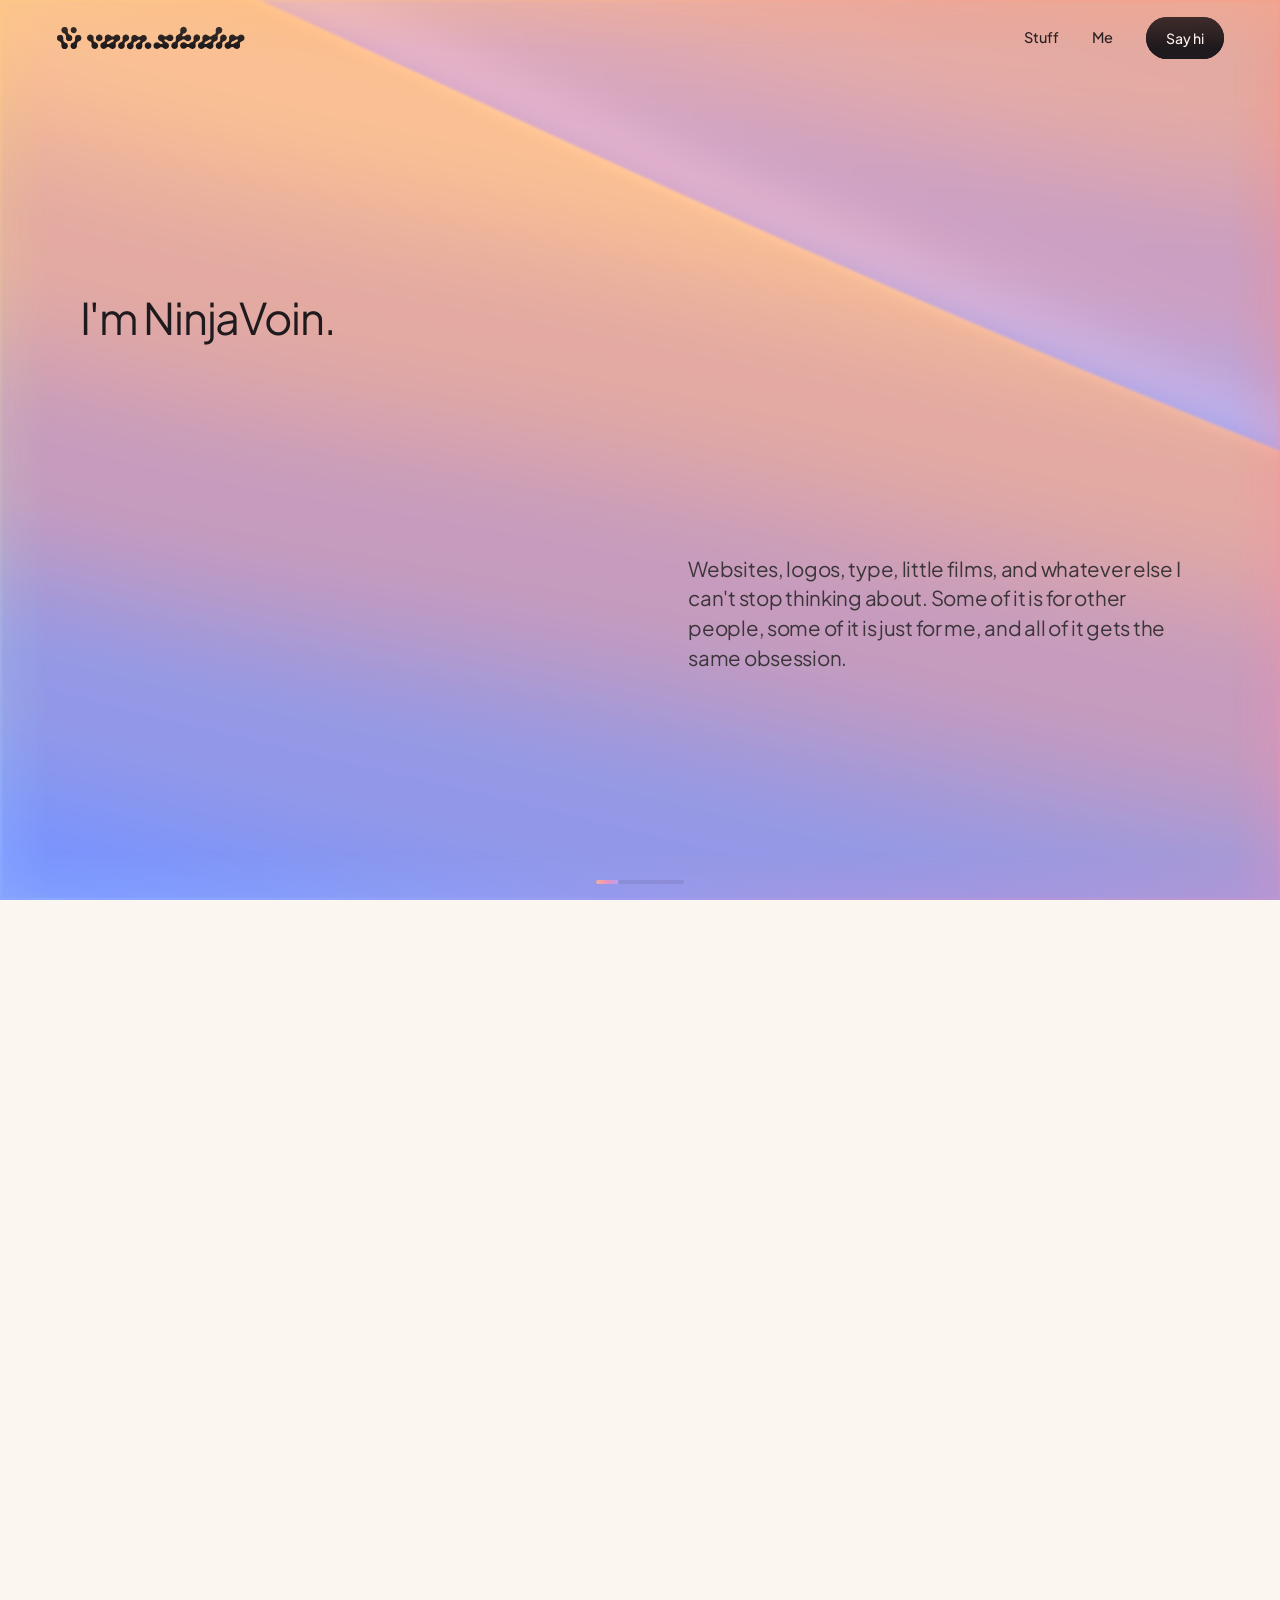
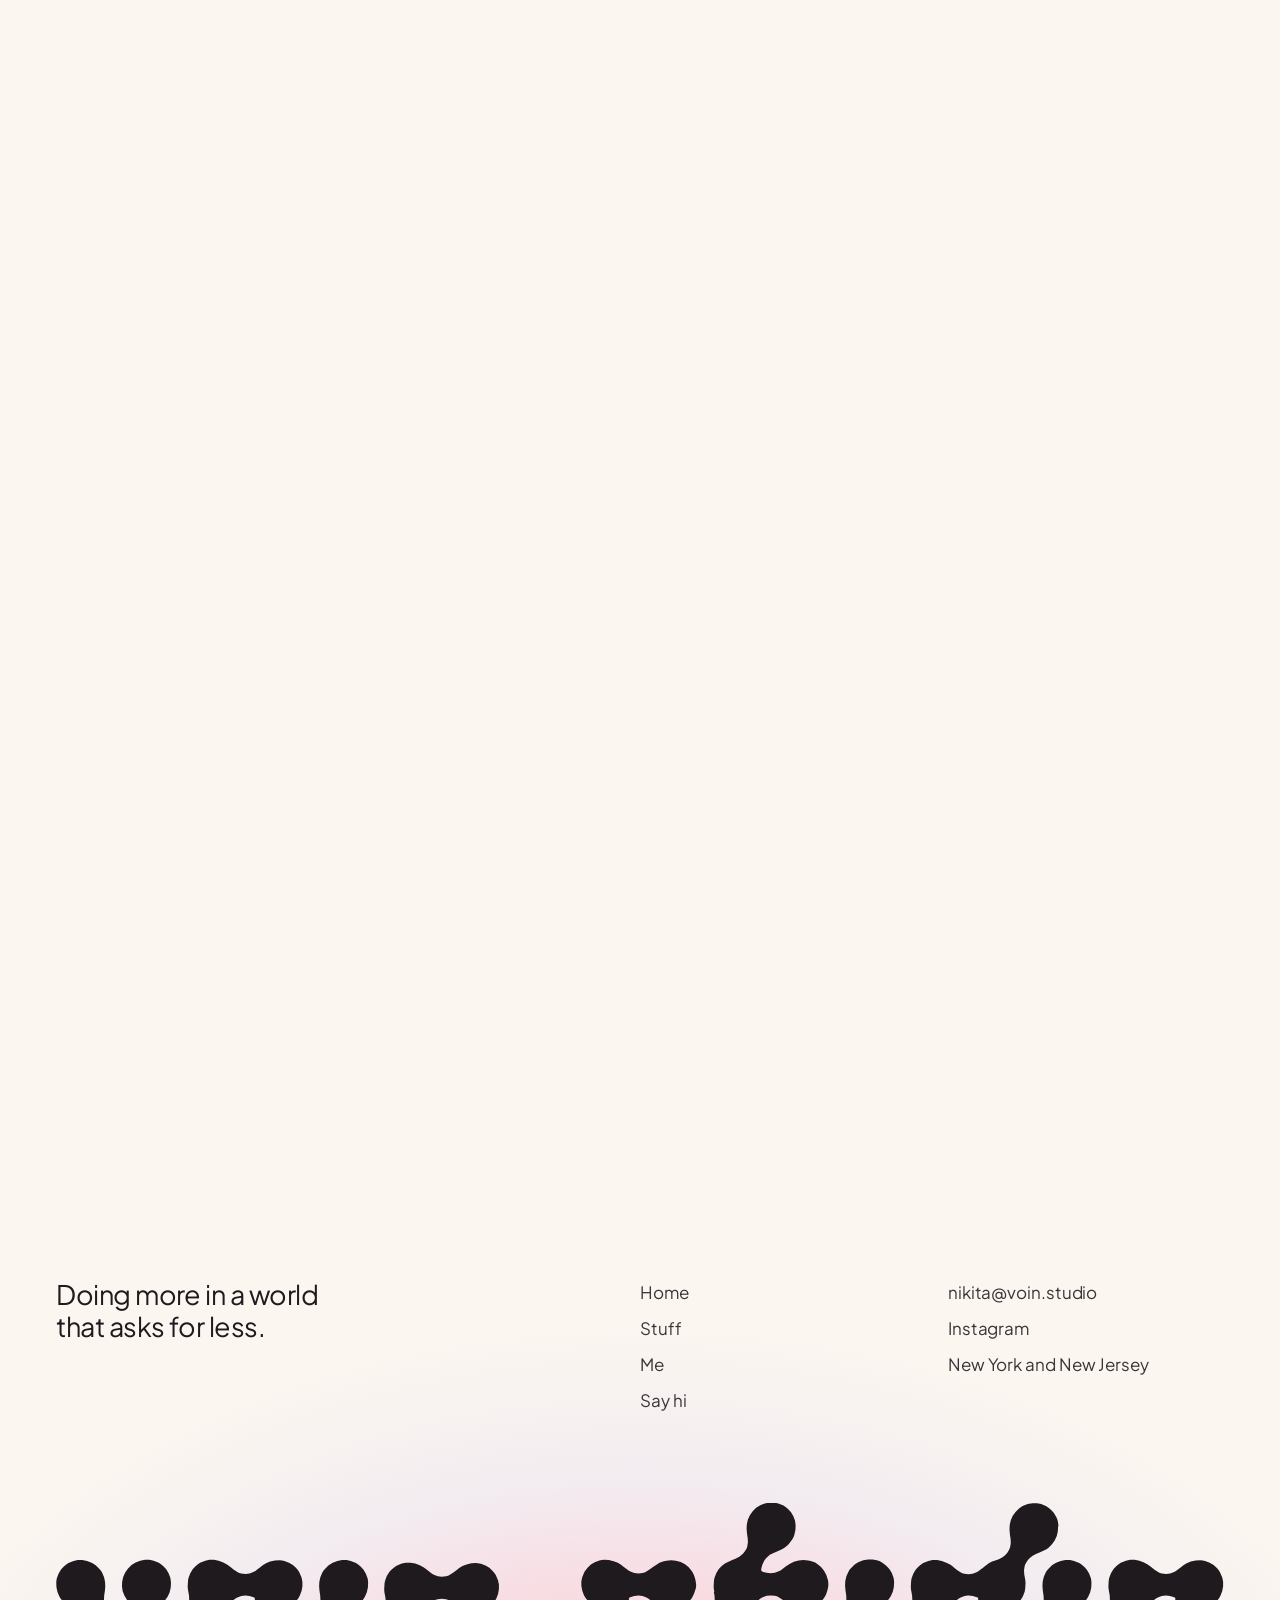
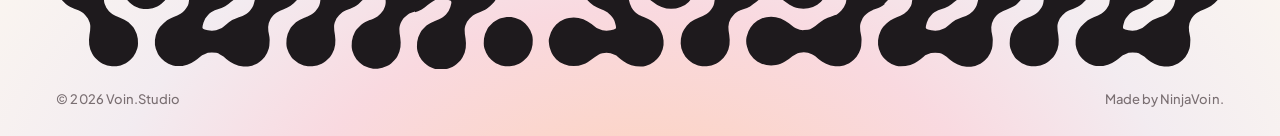
==== index.html @ 1072df60 "Add files via upload" ====
<!DOCTYPE html>
<html lang="en">
<head>
<meta charset="utf-8">
<meta name="viewport" content="width=device-width, initial-scale=1, viewport-fit=cover">
<meta name="color-scheme" content="light only">
<style>html{background:#FBF6F0;color-scheme:light}@view-transition{navigation:auto}::view-transition-old(root),::view-transition-new(root){animation:none}html.is-booting body{visibility:hidden;animation:vb 0s 4s forwards}@keyframes vb{to{visibility:visible}}</style>
<title>Voin.Studio | NinjaVoin makes stuff</title>
<meta name="description" content="The world got boring. Voin.Studio is where NinjaVoin makes the other stuff: websites, logos, type, films, side quests and whatever idea you bring.">
<link rel="canonical" href="https://voin.studio/">
<meta property="og:type" content="website"><meta property="og:site_name" content="Voin.Studio">
<meta property="og:title" content="Voin.Studio | NinjaVoin makes stuff"><meta property="og:description" content="The world got boring. Voin.Studio is where NinjaVoin makes the other stuff: websites, logos, type, films, side quests and whatever idea you bring."><meta property="og:url" content="https://voin.studio/">
<meta property="og:image" content="https://voin.studio/og.jpg"><meta property="og:image:width" content="1200"><meta property="og:image:height" content="630">
<meta name="twitter:card" content="summary_large_image">
<meta name="theme-color" content="#FBF6F0">
<link rel="icon" href="favicon.svg" type="image/svg+xml">
<link rel="apple-touch-icon" href="apple-touch-icon.png">
<script>if(location.protocol!=='file:')[400,500].forEach(function(w){var l=document.createElement('link');l.rel='preload';l.as='font';l.type='font/woff2';l.crossOrigin='';l.href='pjs-'+w+'.woff2';document.head.appendChild(l)})</script>
<script>document.documentElement.classList.add('js','is-booting');try{var _n=performance.getEntriesByType('navigation')[0];if(_n&&(_n.type==='reload'||_n.type==='back_forward'))document.documentElement.classList.add('is-again')}catch(e){}try{if(sessionStorage.getItem('voin:wave')==='1'){document.documentElement.classList.add('is-entering');sessionStorage.removeItem('voin:wave')}}catch(e){}</script>
<style>
@font-face { font-family: 'Plus Jakarta Sans'; font-style: normal; font-weight: 300; font-display: swap; src: url(pjs-300.woff2) format('woff2'), url(https://cdn.jsdelivr.net/npm/@fontsource/plus-jakarta-sans@5.3.0/files/plus-jakarta-sans-latin-300-normal.woff2) format('woff2'); }
@font-face { font-family: 'Plus Jakarta Sans'; font-style: normal; font-weight: 400; font-display: swap; src: url(pjs-400.woff2) format('woff2'), url(https://cdn.jsdelivr.net/npm/@fontsource/plus-jakarta-sans@5.3.0/files/plus-jakarta-sans-latin-400-normal.woff2) format('woff2'); }
@font-face { font-family: 'Plus Jakarta Sans'; font-style: normal; font-weight: 500; font-display: swap; src: url(pjs-500.woff2) format('woff2'), url(https://cdn.jsdelivr.net/npm/@fontsource/plus-jakarta-sans@5.3.0/files/plus-jakarta-sans-latin-500-normal.woff2) format('woff2'); }
@font-face { font-family: 'Plus Jakarta Sans'; font-style: normal; font-weight: 600; font-display: swap; src: url(pjs-600.woff2) format('woff2'), url(https://cdn.jsdelivr.net/npm/@fontsource/plus-jakarta-sans@5.3.0/files/plus-jakarta-sans-latin-600-normal.woff2) format('woff2'); }
@font-face { font-family: 'Voin Studio'; font-style: normal; font-weight: 400; font-display: block; src: url(voin-studio.woff2) format('woff2'); }

/* ═══ Voin.Studio, design system ══════════════════════════════════
   Cream and sunset. One refined sans, a rare serif italic, slow eased
   motion, rounded frames, square page corners. */
@property --a { syntax: '<angle>'; inherits: false; initial-value: 0deg; }
:root {
  --cream: #FBF6F0; --cream-2: #F5EDE4; --cream-3: #EEE3D7;
  --ink: #1E1A1D; --ink-2: #3B3539; --muted: #7A6F72;
  --line: rgba(30,26,29,.12); --line-2: rgba(30,26,29,.2);
  --apricot: #FFB48A; --coral: #FF8C7A; --rose: #F48FB6; --lilac: #B7A2F4;
  --haze: #9EC8FF; --gold: #FFD27A; --orange: #F15822;
  --ease: cubic-bezier(.22,1,.36,1); --ease-io: cubic-bezier(.65,0,.35,1);
  --gutter: clamp(20px, 4.4vw, 72px); --maxw: 1480px;
  --r-frame: 28px; --r-pill: 999px; --hdr: 76px; --r-panel: clamp(26px, 2.6vw, 40px);
  --f-sans: "Plus Jakarta Sans", ui-sans-serif, system-ui, -apple-system, "Segoe UI", sans-serif;
}
*, *::before, *::after { box-sizing: border-box; }
html { -webkit-text-size-adjust: 100%; }
html.lenis, html.lenis body { height: auto; }
.lenis.lenis-smooth { scroll-behavior: auto !important; }
.lenis.lenis-stopped { overflow: hidden; }
body {
  margin: 0; background: var(--cream); color: var(--ink);
  font: 400 17px/1.6 var(--f-sans); letter-spacing: -.005em;
  -webkit-font-smoothing: antialiased; -moz-osx-font-smoothing: grayscale;
  text-rendering: optimizeLegibility; overflow-x: hidden;
}
h1, h2, h3, h4, p, figure, blockquote, ul, ol, dl, dd { margin: 0; }
ul, ol { padding: 0; list-style: none; }
a { color: inherit; }
img, svg { display: block; }
button { font: inherit; color: inherit; }
::selection { background: var(--gold); color: var(--ink); }
:focus-visible { outline: 2px solid var(--ink); outline-offset: 4px; border-radius: 6px; }
.skip { position: fixed; left: 16px; top: -60px; z-index: 400; background: var(--ink); color: var(--cream);
  padding: 10px 16px; border-radius: var(--r-pill); text-decoration: none; font-size: 14px; transition: top .3s var(--ease); }
.skip:focus { top: 16px; }
.sr { position: absolute; width: 1px; height: 1px; overflow: hidden; clip: rect(0 0 0 0); white-space: nowrap; }
.wrap { width: 100%; max-width: var(--maxw); margin: 0 auto; padding-inline: var(--gutter); }

/* ── type ─────────────────────────────────────────────────────── */
.t-hero { font: 400 clamp(52px, 9.6vw, 168px)/.92 var(--f-sans); letter-spacing: -.038em; }
.t-xl { font: 400 clamp(46px, 7.6vw, 128px)/.95 var(--f-sans); letter-spacing: -.042em; }
.t-l { font: 400 clamp(36px, 5.4vw, 88px)/1 var(--f-sans); letter-spacing: -.038em; }
.t-m { font: 400 clamp(28px, 3.4vw, 54px)/1.06 var(--f-sans); letter-spacing: -.03em; }
.t-s { font: 400 clamp(22px, 2.1vw, 32px)/1.2 var(--f-sans); letter-spacing: -.02em; }
.t-lead { font: 400 clamp(19px, 1.5vw, 23px)/1.5 var(--f-sans); letter-spacing: -.012em; color: var(--ink-2); }
.t-body { font: 400 17px/1.65 var(--f-sans); color: var(--ink-2); }
.t-label { font: 500 13px/1.3 var(--f-sans); letter-spacing: .005em; color: var(--muted); }
.muted { color: var(--muted); }

/* ── reveal system: fade and rise, never flicker ─────────────── */
.rv { opacity: 0; transform: translate3d(0, 30px, 0);
  transition: opacity 1.1s var(--ease), transform 1.3s var(--ease); transition-delay: var(--d, 0ms); }
.rv.in { opacity: 1; transform: none; }
.split .ln { display: block; overflow: hidden; padding: .06em 0 .28em; margin: -.06em 0 -.28em; }
.split .ln > span { display: block; transform: translate3d(0, calc(100% + .6em), 0);
  transition: transform 1.3s var(--ease); transition-delay: calc(var(--i, 0) * 85ms + var(--d, 0ms)); }
.split.in .ln > span { transform: none; }
.split:not(.is-split) { opacity: 0; }
html.no-motion .rv, html.no-motion .split, html.no-motion .split .ln > span { opacity: 1 !important; transform: none !important; }

/* ── buttons: a soft glow blooms behind, nothing wipes ─────────── */
@keyframes spinA { to { --a: 360deg; } }
.pill { position: relative; display: inline-flex; align-items: center; gap: 10px; height: 52px; padding: 0 26px;
  border-radius: var(--r-pill); text-decoration: none; font: 500 15px/1 var(--f-sans); letter-spacing: -.005em;
  background: transparent; color: var(--cream); border: 0; cursor: pointer; isolation: isolate;
  -webkit-tap-highlight-color: transparent; transition: color .5s var(--ease), scale .35s var(--ease); }
/* glow first, face second: both sit under the label, the face covers the glow's middle */
.pill::before { content: ""; position: absolute; inset: -2px; z-index: -1; border-radius: inherit; pointer-events: none;
  background: conic-gradient(from var(--a), var(--apricot), var(--coral), var(--rose), var(--lilac), var(--haze), var(--gold), var(--apricot));
  filter: blur(14px); opacity: 0; transform: scale(.8);
  transition: opacity .8s var(--ease), transform 1s var(--ease); animation: spinA 6s linear infinite; }
.pill::after { content: ""; position: absolute; inset: 0; z-index: -1; border-radius: inherit; pointer-events: none;
  background: var(--ink); box-shadow: inset 0 0 0 1px var(--ink);
  transition: background-color .5s var(--ease), box-shadow .5s var(--ease); }
.pill.ghost { color: var(--ink); }
.pill.ghost::after { background: transparent; box-shadow: inset 0 0 0 1px var(--line-2); }
.pill.sm { height: 42px; padding: 0 20px; font-size: 14px; }
@media (hover: hover) {
  .pill:hover::before { opacity: .85; transform: scale(1.08); }
  .pill.ghost:hover::after { background: var(--cream); box-shadow: inset 0 0 0 1px rgba(255,255,255,.7); }
}
.pill:focus-visible::before { opacity: .85; transform: scale(1.08); }
.pill:active { scale: .96; }
.pill:active::before { opacity: 1; transform: scale(1.12); transition-duration: .3s; }
.pill.ghost:active::after { background: var(--cream); }

/* ── header ───────────────────────────────────────────────────── */
.hdr { position: fixed; inset: 0 0 auto 0; z-index: 100; height: var(--hdr);
  display: flex; align-items: center; justify-content: space-between; gap: 24px; padding-inline: var(--gutter);
  transition: transform .9s var(--ease), background-color .5s linear, border-color .5s linear;
  border-bottom: 1px solid transparent; }
.hdr::before { content: ""; position: absolute; z-index: -1; pointer-events: none;
  inset: 0; border-radius: 0; border: 0;
  background: var(--cream);
  opacity: 0; transition: opacity .5s linear; }
.hdr.is-solid::before { opacity: 1; }
.hdr.is-hidden { transform: translate3d(0, -105%, 0); }
.logo { display: inline-flex; align-items: center; color: var(--ink); text-decoration: none; }
.logo svg { height: 24px; width: auto; overflow: visible; }
.nav { display: flex; align-items: center; gap: clamp(20px, 2.6vw, 40px); }
.nav > a:not(.pill) { position: relative; font: 500 14.5px/1 var(--f-sans); text-decoration: none; padding: 6px 0; }
.nav > a:not(.pill)::after { content: ""; position: absolute; left: 0; right: 0; bottom: 0; height: 1px; background: currentColor;
  transform: scaleX(0); transform-origin: right; transition: transform .6s var(--ease); }
.nav > a:not(.pill):hover::after, .nav > a[aria-current="page"]::after { transform: scaleX(1); transform-origin: left; }
.menu-btn { display: none; align-items: center; gap: 10px; height: 44px; padding: 0 18px; border-radius: var(--r-pill);
  border: 1px solid var(--line-2); background: rgba(251,246,240,.6); cursor: pointer; font: 500 14px/1 var(--f-sans); }
.menu-btn i { display: grid; gap: 4px; } .menu-btn i b { display: block; width: 16px; height: 1.5px; background: currentColor; }
@media (max-width: 860px) { .nav { display: none; } .menu-btn { display: inline-flex; } }

/* ── phone menu: the page names are cut out of cream, the sunset shows through ── */
.menu-btn { -webkit-tap-highlight-color: transparent; transition: scale .3s var(--ease), background-color .4s var(--ease), border-color .4s var(--ease); }
.menu-btn:active { scale: .93; background: var(--cream-3); }
.mm { position: fixed; inset: 0; z-index: 120; overflow: hidden; isolation: isolate; background: var(--cream);
  opacity: 0; visibility: hidden; transition: opacity .45s var(--ease), visibility 0s linear .45s; }
.mm.open { opacity: 1; visibility: visible; transition: opacity .45s var(--ease); }
.mm-liq, .mm-liq canvas, .mm-veil { position: absolute; inset: 0; width: 100%; height: 100%; display: block; pointer-events: none; }
.mm-liq { background: linear-gradient(160deg, var(--apricot), var(--rose) 55%, var(--lilac)); }
.mm-close { position: absolute; z-index: 3; top: 16px; right: var(--gutter); }
.mm ul { position: absolute; inset: 0; z-index: 2; margin: 0; padding: 0; list-style: none; pointer-events: none; }
.mm li a { position: absolute; left: 0; top: 0; display: block; pointer-events: auto; border-radius: 22px; color: transparent;
  text-decoration: none; -webkit-tap-highlight-color: transparent; outline: none; }
.mm li a span { position: absolute; width: 1px; height: 1px; overflow: hidden; clip-path: inset(50%); white-space: nowrap; }
.mm li a:focus-visible { box-shadow: 0 0 0 2px var(--ink); }
.mm-foot { position: absolute; z-index: 2; left: 0; right: 0; bottom: max(26px, env(safe-area-inset-bottom));
  padding: 0 var(--gutter); display: flex; justify-content: space-between; gap: 16px;
  opacity: 0; transform: translateY(10px); transition: opacity .6s var(--ease) .35s, transform .8s var(--ease) .35s; }
.mm.open .mm-foot { opacity: 1; transform: none; }
.mm-foot a { text-decoration: none; }

/* ── signature: sunset edge glow (transform-only animation) ──── */
.edge { position: fixed; inset: 0; z-index: 150; pointer-events: none; opacity: var(--glow, .4);
  transition: opacity 1.2s var(--ease);
  -webkit-mask: linear-gradient(90deg, #000 0 1.5px, rgba(0,0,0,.55) 3px, transparent 5.5vmin, transparent calc(100% - 5.5vmin), rgba(0,0,0,.55) calc(100% - 3px), #000 calc(100% - 1.5px)),
                linear-gradient(180deg, #000 0 1.5px, rgba(0,0,0,.55) 3px, transparent 5.5vmin, transparent calc(100% - 5.5vmin), rgba(0,0,0,.55) calc(100% - 3px), #000 calc(100% - 1.5px));
  -webkit-mask-composite: source-over;
  mask: linear-gradient(90deg, #000 0 1.5px, rgba(0,0,0,.55) 3px, transparent 5.5vmin, transparent calc(100% - 5.5vmin), rgba(0,0,0,.55) calc(100% - 3px), #000 calc(100% - 1.5px)),
        linear-gradient(180deg, #000 0 1.5px, rgba(0,0,0,.55) 3px, transparent 5.5vmin, transparent calc(100% - 5.5vmin), rgba(0,0,0,.55) calc(100% - 3px), #000 calc(100% - 1.5px));
  mask-composite: add; }
.edge i { position: absolute; left: 50%; top: 50%; width: 160vmax; height: 160vmax; margin: -80vmax 0 0 -80vmax;
  background: conic-gradient(from 0deg, var(--apricot), var(--coral), var(--rose), var(--lilac), var(--haze), var(--gold), var(--apricot));
  animation: spin 26s linear infinite; will-change: transform; }
@keyframes spin { to { transform: rotate(1turn); } }
html.is-glowing { --glow: 1; }

/* ── signature: wave takeover ────────────────────────────────── */
.wave { position: fixed; inset: 0; z-index: 300; pointer-events: none; visibility: hidden; overflow: hidden; }
.wave .wash { position: absolute; inset: 0; background: var(--cream); opacity: 0; }
.wave b { position: absolute; width: 78vmax; height: 78vmax; border-radius: 50%; filter: blur(70px);
  top: 100%; will-change: transform; }
.wave b:nth-of-type(1) { left: -22vmax; background: var(--apricot); }
.wave b:nth-of-type(2) { left: 10vmax; background: var(--rose); }
.wave b:nth-of-type(3) { left: 40vmax; background: var(--lilac); }
.wave b:nth-of-type(4) { left: 68vmax; background: var(--coral); }
.wave b:nth-of-type(5) { left: 30vmax; background: var(--gold); width: 60vmax; height: 60vmax; }
html.is-entering .wave { visibility: visible; }
html.is-entering .wave .wash { opacity: 1; }
html.is-entering .wave b { transform: translate3d(0, -118vmax, 0) scale(1.3); }

/* ── cursor ───────────────────────────────────────────────────── */
.cur { position: fixed; left: 0; top: 0; z-index: 250; pointer-events: none; opacity: 0; transition: opacity .4s linear; }
.cur.on { opacity: 1; }
.cur-dot { position: absolute; width: 10px; height: 10px; margin: -5px 0 0 -5px; border-radius: 50%; background: var(--ink);
  transition: transform .5s var(--ease), background-color .4s linear; }
.cur-tag { position: absolute; left: 0; top: 0; transform: translate(-50%, -50%) scale(.4); opacity: 0; white-space: nowrap;
  height: 44px; padding: 0 20px; display: flex; align-items: center; gap: 8px; border-radius: var(--r-pill);
  background: var(--ink); color: var(--cream); font: 500 14px/1 var(--f-sans);
  transition: transform .55s var(--ease), opacity .3s linear; }
.cur.is-link .cur-dot { transform: scale(3.2); background: rgba(30,26,29,.12); }
.cur.is-view .cur-dot { transform: scale(0); }
.cur.is-view .cur-tag { opacity: 1; transform: translate(-50%, -50%) scale(1); }
@media (hover: none), (pointer: coarse) { .cur { display: none; } }

/* ── frames: rounded image surfaces with placeholders ────────── */
.frame { position: relative; overflow: hidden; border-radius: var(--r-frame); background: var(--cream-2); isolation: isolate; }
.frame .ph { position: absolute; inset: -9% -2%; background: var(--ph); will-change: transform; }
.frame .grain { position: absolute; inset: 0; pointer-events: none; opacity: .5; mix-blend-mode: soft-light;
  background: radial-gradient(120% 90% at 50% 0%, rgba(255,255,255,.45), transparent 60%); }
.mock { position: absolute; left: 50%; top: 50%; width: min(74%, 980px); aspect-ratio: 16 / 10.4; transform: translate(-50%, -46%);
  border-radius: 14px; background: rgba(255,255,255,.9);
  overflow: hidden; display: grid; grid-template-rows: auto 1fr; transition: transform 1.1s var(--ease); }
.mock-bar { display: flex; gap: 6px; padding: 12px 14px; background: rgba(30,26,29,.035); }
.mock-bar i { width: 9px; height: 9px; border-radius: 50%; background: rgba(30,26,29,.14); }
.mock-body { padding: 6% 7%; display: grid; grid-template-rows: auto 1fr; gap: 6%; }
.mock-nav { display: flex; justify-content: space-between; align-items: center; }
.mock-nav b { display: block; height: 8px; border-radius: 4px; background: rgba(30,26,29,.16); }
.mock-hero { border-radius: 10px; background: var(--ph); position: relative; overflow: hidden; display: flex;
  align-items: flex-end; padding: 6%; }
.mock-hero span { font: 500 clamp(14px, 2vw, 30px)/1 var(--f-sans); letter-spacing: -.015em; word-spacing: .06em; color: #fff;
  text-shadow: 0 2px 24px rgba(60,30,40,.25); }
a:hover .mock, .frame:hover .mock { transform: translate(-50%, -48%) scale(1.015); }
.frame-cap { display: flex; justify-content: space-between; gap: 16px; margin-top: 14px; }

/* ── footer: the sun goes down ──────────────────────────────── */
.ftr { position: relative; overflow: hidden; padding: clamp(80px, 12vw, 160px) 0 28px; background: var(--cream); }
.ftr::before { content: ""; position: absolute; left: 50%; bottom: -48vw; width: 120vw; height: 80vw; transform: translateX(-50%);
  border-radius: 50%; background: radial-gradient(closest-side, rgba(255,180,138,.55), rgba(244,143,182,.28) 45%, rgba(183,162,244,.12) 70%, transparent);
  pointer-events: none; }
.ftr .wrap { position: relative; }
.ftr-top { display: grid; grid-template-columns: minmax(0, 2fr) minmax(0, 1fr) minmax(0, 1fr); gap: 32px; padding-bottom: clamp(48px, 7vw, 96px); }
.ftr-links li + li { margin-top: 8px; }
.ftr a { text-decoration: none; background: linear-gradient(currentColor, currentColor) 0 100% / 0 1px no-repeat; transition: background-size .6s var(--ease); }
.ftr a:hover { background-size: 100% 1px; }
.ftr-sign { max-width: 22ch; }
.ftr-word { width: 100%; color: var(--ink); }
.ftr-word svg { width: 100%; height: auto; }
.ftr-base { display: flex; justify-content: space-between; gap: 16px; margin-top: 22px; }
@media (max-width: 860px) { .ftr-top { grid-template-columns: 1fr 1fr; } .ftr-sign { grid-column: 1 / -1; } }

/* ── shared sections ─────────────────────────────────────────── */
.sec { padding-block: clamp(96px, 13vw, 200px); }
.page-hero { padding-top: calc(var(--hdr) + clamp(64px, 11vw, 168px)); padding-bottom: clamp(56px, 8vw, 120px); }
.page-hero .t-lead { max-width: 38ch; margin-top: clamp(24px, 3vw, 40px); }
.rule { height: 1px; background: var(--line); }

.cta { text-align: center; }
.cta .t-l { max-width: 14ch; margin: 0 auto; }
.cta .row { display: flex; gap: 14px; justify-content: center; flex-wrap: wrap; margin-top: clamp(32px, 4vw, 48px); }

@media (prefers-reduced-motion: reduce) {
  .edge i { animation: none; }
  *, *::before, *::after { transition-duration: .01ms !important; animation-duration: .01ms !important; }
}



.wave b { filter: none; background: none !important; }
.wave b::before { content: ""; position: absolute; inset: -25%; border-radius: 50%;
  background: radial-gradient(closest-side, var(--c) 43%, color-mix(in srgb, var(--c) 50%, transparent) 66%, transparent 88%); }
.wave b:nth-of-type(1) { --c: var(--apricot); } .wave b:nth-of-type(2) { --c: var(--rose); } .wave b:nth-of-type(3) { --c: var(--lilac); }
.wave b:nth-of-type(4) { --c: var(--coral); } .wave b:nth-of-type(5) { --c: var(--gold); }
.wave::after { content: ""; position: absolute; inset: 0; z-index: 2; background: var(--cream); opacity: var(--w2, 0); }
html.is-entering .wave { --w2: 1; }
html.is-entering .wave b { transform: translate3d(0, -240vmax, 0) scale(1.55); }
html body .pill::before, html body .glow-row::before, html body .bt::before { animation-play-state: paused; }
html body .pill:hover::before, html body .pill:focus-visible::before, html body .pill:active::before,
html body .glow-row:hover::before, html body .glow-row:focus-visible::before,
html body .bt:hover::before, html body .bt:focus-visible::before { animation-play-state: running; }
/* ── glow rows: a gradient ring traces the row, a bloom follows the pointer ── */
.glow-row { position: relative; isolation: isolate; text-decoration: none; -webkit-tap-highlight-color: transparent;
  transition: scale .4s var(--ease); }
.glow-row::before { content: ""; position: absolute; inset: 6px 0; z-index: -1; border-radius: 26px; padding: 1.5px; pointer-events: none;
  background: conic-gradient(from var(--a), var(--apricot), var(--coral), var(--rose), var(--lilac), var(--haze), var(--gold), var(--apricot));
  -webkit-mask: linear-gradient(#000 0 0) content-box, linear-gradient(#000 0 0); -webkit-mask-composite: xor;
  mask: linear-gradient(#000 0 0) content-box, linear-gradient(#000 0 0); mask-composite: exclude;
  opacity: 0; transition: opacity .9s var(--ease); animation: spinA 7s linear infinite; }
.glow-row::after { content: ""; position: absolute; z-index: -2; left: var(--mx, 22%); top: var(--my, 50%);
  width: min(560px, 80%); aspect-ratio: 2.2; border-radius: 50%; pointer-events: none;
  transform: translate(-50%, -50%) scale(.55); opacity: 0; filter: blur(22px);
  background: radial-gradient(closest-side, rgba(255,180,138,.6), rgba(244,143,182,.36) 46%, rgba(183,162,244,.16) 72%, transparent);
  transition: opacity .9s var(--ease), transform 1.1s var(--ease), left .9s var(--ease), top .9s var(--ease); }
@media (hover: hover) {
  .glow-row:hover::before { opacity: 1; }
  .glow-row:hover::after { opacity: 1; transform: translate(-50%, -50%) scale(1); }
}
.glow-row:focus-visible { outline: none; }
.glow-row:focus-visible::before { opacity: 1; }
.glow-row:focus-visible::after { opacity: 1; transform: translate(-50%, -50%) scale(1); }
.glow-row:active { scale: .985; }
.glow-row:active::before { opacity: 1; transition-duration: .25s; }
.glow-row:active::after { opacity: 1; transform: translate(-50%, -50%) scale(1); transition-duration: .3s; }
.glow-row .arr { width: 22px; height: 22px; transition: transform .8s var(--ease); }
@media (hover: hover) { .glow-row:hover .arr { transform: translateX(6px); } }

/* lists keep their hairlines; the ring sits inside them */
.rows { border-top: 1px solid var(--line); }
.rows > li { border-bottom: 1px solid var(--line); }

.cta-sec { text-align: center; }
.cta-sec .t-l { max-width: 13ch; margin: 0 auto; }
.cta-sec .row { display: flex; gap: 14px; justify-content: center; flex-wrap: wrap; margin-top: clamp(32px, 4vw, 48px); }
.nav > a:not(.pill) { -webkit-tap-highlight-color: transparent; }

html.has-cur, html.has-cur * { cursor: none !important; }
.t-hero, .t-xl, .t-l, .t-m, .t-s { text-wrap: balance; }
.t-lead, .t-body { text-wrap: pretty; }


/* a reload of the home page: the moment before it paints is sunset, not cream */
html.is-again.is-booting { background: linear-gradient(168deg, #FBC796 0%, #EDB0A0 42%, #CDA0BE 68%, #94A0EE 100%) fixed; }

/* ═══ home: one stage, a cream veil with holes over one liquid ═══════ */
:root { --bar: 0px; }
@supports (height: 100lvh) { :root { --bar: calc(100lvh - 100svh); } }
.hero-mark { width: clamp(78px, 9.5vw, 150px); height: auto; overflow: visible; display: block; }
.hero-word { width: min(74vw, 980px); height: auto; }
html.js .hero-media { opacity: 0; }
html.js .hero-mark { opacity: 0; }
html.js .hero-word { opacity: 0; transform: translate3d(0, 22px, 0); filter: blur(12px); }
html.no-motion .hero-media, html.no-motion .hero-mark { opacity: 1; }
html.no-motion .hero-word { opacity: 1; transform: none; filter: none; }
.hero-line { font: 400 clamp(30px, 3.6vw, 58px)/1.04 var(--f-sans); letter-spacing: -.034em; }
.i-hi, .sc-title { font: 400 clamp(28px, 3.4vw, 54px)/1.06 var(--f-sans); letter-spacing: -.03em; }
.i-big { font: 400 clamp(56px, 12vw, 200px)/.95 var(--f-sans); letter-spacing: -.05em; }
.i-rest { font: 400 clamp(18px, 1.6vw, 24px)/1.45 var(--f-sans); letter-spacing: -.014em; color: var(--ink-2); max-width: 34ch; text-wrap: pretty; }
.cta-line { font: 400 clamp(44px, min(7.2vw, 13vh), 124px)/.96 var(--f-sans); letter-spacing: -.045em; text-wrap: balance; max-width: 12ch; margin: 0 auto; }
.cta-row { display: flex; gap: 14px; justify-content: center; flex-wrap: wrap; margin-top: clamp(24px, 3.4vw, 40px); }

/* bento tiles */
.bt { display: block; text-decoration: none; color: var(--ink); border-radius: 24px; -webkit-tap-highlight-color: transparent; }
.bt-face { position: absolute; inset: 0; display: block; border-radius: inherit; overflow: hidden; container-type: size; }
.bt-face .ph { position: absolute; inset: 0; background: var(--ph); }
.bt-face .mock { width: 68%; top: 56%; transition: transform 1s var(--ease); }
.bt-face .mock-hero span { font-size: clamp(11px, 4cqw, 24px); }
@container (max-aspect-ratio: 9 / 10) {
  .bt-face .mock { width: 50%; aspect-ratio: 9 / 17.5; border-radius: 22px; top: 58%; transform: translate(-50%, -50%); }
  .bt-face .mock .mock-body { padding: 14% 10%; gap: 5%; }
}
.bt-cap { position: absolute; left: clamp(14px, 1.4vw, 22px); top: clamp(12px, 1.3vw, 20px); right: 16px; display: flex; flex-direction: column; gap: 3px; z-index: 2; }
.bt-name { font: 500 clamp(16px, 1.3vw, 20px)/1.2 var(--f-sans); letter-spacing: -.016em; }
.bt-what { font: 400 clamp(15px, 1.1vw, 17px)/1.35 var(--f-sans); color: var(--ink); opacity: 0; transform: translate3d(0, 6px, 0);
  transition: opacity .5s var(--ease), transform .7s var(--ease); }
.bt::before { content: ""; position: absolute; inset: 8%; z-index: -1; border-radius: inherit; pointer-events: none; filter: blur(34px);
  background: conic-gradient(from var(--a), var(--apricot), var(--rose), var(--lilac), var(--haze), var(--gold), var(--apricot));
  opacity: 0; transition: opacity .8s var(--ease), inset .8s var(--ease); animation: spinA 8s linear infinite; }
@media (hover: hover) {
  .bt:hover::before { opacity: .6; inset: -3%; }
  .bt:hover .bt-what { opacity: 1; transform: none; }
  .bt:hover .bt-face .mock { transform: translate(-50%, -50%) scale(1.05); }
}
.bt:focus-visible { outline: none; } .bt:focus-visible::before { opacity: .6; } .bt:focus-visible .bt-what { opacity: 1; transform: none; }
.bt-type .bt-face { background: var(--cream-3); }
.bt-word { position: absolute; left: 50%; top: 56%; width: 80%; transform: translate(-50%, -50%); color: var(--ink); transition: transform 1s var(--ease); }
.bt-word svg { width: 100%; height: auto; display: block; }
@media (hover: hover) { .bt-type:hover .bt-word { transform: translate(-50%, -50%) scale(1.06); } }
.bt-box .bt-face { background: radial-gradient(80% 90% at 80% 10%, #B7A2F4 0, transparent 60%), radial-gradient(90% 80% at 10% 90%, #FFD27A 0, transparent 60%), linear-gradient(150deg, #9EC8FF, #F4B9C9); }
.qbox { position: absolute; left: 50%; top: 56%; width: min(46cqw, 46cqh); aspect-ratio: 1; transform: translate(-50%, -50%) rotate(-8deg);
  border-radius: 22%; background: rgba(255,255,255,.9); display: grid; place-items: center;
  transition: transform 1s var(--ease); }
.qbox span { font: 300 min(30cqw, 30cqh)/1 var(--f-sans); color: var(--ink); }
@media (hover: hover) { .bt-box:hover .qbox { transform: translate(-50%, -50%) rotate(6deg) scale(1.06); } }


/* ── calm version: reduced motion keeps everything, stacked ───── */
.stage-pin { position: relative; }
.veil { display: none; }
.hero-media { position: relative; height: 100vh; height: 100svh; background: #F6C9A9; overflow: hidden; }
.liq, .liq canvas { position: absolute; inset: 0; width: 100%; height: 100%; display: block; }
.hero-brand { position: absolute; left: 0; right: 0; top: 0; height: 100vh; height: 100svh; display: flex; flex-direction: column; align-items: center;
  justify-content: center; gap: clamp(22px, 3.6vh, 44px); color: var(--ink); pointer-events: none; padding-bottom: 4vh; z-index: 2; }
.hero-foot { position: absolute; left: var(--gutter); right: var(--gutter); top: calc(100svh - clamp(26px, 5vh, 56px)); transform: translateY(-100%); z-index: 2; }
.sc { position: relative; padding: clamp(96px, 13vw, 180px) var(--gutter) 0; max-width: var(--maxw); margin: 0 auto; }
.i-big { margin: 10px 0 24px; }
.bento { display: grid; grid-template-columns: repeat(2, minmax(0, 1fr)); gap: clamp(14px, 2vw, 24px); margin-top: clamp(32px, 5vw, 64px); }
.bt { position: relative; aspect-ratio: 4 / 3; }
.prog { display: none; }
.sc-cta { text-align: center; padding-bottom: clamp(40px, 6vw, 80px); }
@media (max-width: 760px) { .bento { grid-template-columns: 1fr; } }

/* ── live version: the stage pins and the director takes over ─── */
@media (prefers-reduced-motion: no-preference) {
  html.js .stage { height: calc(var(--units, 10) * 100vh); height: calc(var(--units, 10) * 100svh); }
  html.js .stage-pin { position: sticky; top: 0; height: 100vh; height: 100lvh; overflow: hidden; background: var(--cream); }
  html.js .stage-pin > .vprobe { position: absolute; left: 0; top: 0; width: 1px; height: 100vh; height: 100svh; visibility: hidden; pointer-events: none; }
  html.js .hero-media { position: absolute; inset: 0; height: auto; background: none; overflow: visible; }
  html.js .liq { background: #F6C9A9; }
  html.js .veil { display: block; position: absolute; inset: 0; width: 100%; height: 100%; z-index: 1; pointer-events: none; }
  html.js .v-letters { shape-rendering: geometricPrecision; }
  html.js .hero-brand { inset: 0 0 var(--bar) 0; height: auto; z-index: 4; will-change: transform, opacity; }
  html.js .hero-foot { top: auto; bottom: calc(var(--bar) + clamp(26px, 5vh, 56px)); transform: none; z-index: 4; will-change: transform, opacity; }
  html.js .sc { position: absolute; inset: 0 0 var(--bar) 0; padding: 0; max-width: none; margin: 0; visibility: hidden; z-index: 5; }
  html.js .sc-title { position: absolute; left: var(--gutter); top: calc(var(--hdr) + 2vh); }

  /* the big line is drawn by the veil; the text stays for readers and search */
  html.js .i-big { position: absolute; width: 1px; height: 1px; overflow: hidden; clip: rect(0 0 0 0); white-space: nowrap; margin: 0; }
  html.js .i-hi { position: absolute; left: var(--hi-x, var(--gutter)); top: var(--hi-y, 20vh); }
  html.js .i-rest { position: absolute; left: var(--rest-x, 50vw); top: var(--rest-y, 70vh); width: var(--rest-w, 36ch); max-width: none; }
  html.js .sc-intro > * { opacity: 0; transform: translate3d(0, 22px, 0); filter: blur(8px);
    transition: opacity 1s var(--ease), transform 1.2s var(--ease), filter 1s var(--ease); }
  html.js .sc-intro > .i-rest { transition-delay: .18s; }
  html.js .sc-intro.on > * { opacity: 1; transform: none; filter: none; }
  html.js .sc-intro.on > .i-big { transform: none; }

  html.js .bento { position: absolute; inset: 0; display: block; margin: 0; pointer-events: none; }
  html.js .bt { position: absolute; left: 0; top: 0; aspect-ratio: auto; pointer-events: auto; visibility: hidden; }
  html.js .bt-face, html.js .bt-type .bt-face, html.js .bt-box .bt-face { background: transparent; }
  html.js .bt-face .ph { display: none; }
  html.js .bt .mock, html.js .bt .bt-word, html.js .bt .qbox, html.js .bt .bt-cap { opacity: var(--ok, 0); }

  html.js .sc-cta { display: flex; flex-direction: column; justify-content: center; align-items: center; text-align: center; padding: 0 var(--gutter); }
  html.js .sc-cta > * { will-change: transform, opacity; }
  html.js .sc-cta .pill.ghost::after { background: rgba(251,246,240,.55); box-shadow: inset 0 0 0 1px rgba(255,255,255,.7); }

  html.js .prog { display: block; position: absolute; left: 50%; bottom: calc(var(--bar) + 16px); width: 88px; height: 4px; margin-left: -44px; border-radius: 4px;
    background: rgba(30,26,29,.1); overflow: hidden; z-index: 6; }
  html.js .prog i { position: absolute; inset: 0; border-radius: inherit; transform-origin: 0 50%; transform: scaleX(0);
    background: linear-gradient(90deg, var(--apricot), var(--rose), var(--lilac)); }

  @media (max-width: 760px) {
    html.js .bt-cap { left: 12px; top: 10px; } html.js .bt-name { font-size: 14px; }
  }
}

.lk-side { margin-top: 14px; color: var(--ink-2); max-width: 36ch; }
.lk { margin-top: 28px; }
.lk-island, .lk-btn, .lk-home, .lk-clock, .lk-empty { display: none; }
.nt { display: block; text-decoration: none; color: var(--ink); background: var(--cream-3); border-radius: 22px; padding: 14px 16px; margin-top: 10px; max-width: 460px; }
.nt-top { display: flex; align-items: center; gap: 10px; }
.nt-ic { width: 30px; height: 30px; border-radius: 9px; background: var(--ink); color: var(--cream); display: grid; place-items: center; flex: none; }
.nt-ic svg { width: 62%; height: auto; display: block; }
.nt-app { font: 600 15px/1.2 var(--f-sans); letter-spacing: -.01em; }
.nt-time { margin-left: auto; font: 400 13px/1 var(--f-sans); color: var(--muted); }
.nt-msg { display: block; margin-top: 6px; font: 400 16px/1.35 var(--f-sans); letter-spacing: -.01em; text-wrap: pretty; }
@media (prefers-reduced-motion: no-preference) {
  html.js .th-lock .lk-side { position: absolute; left: var(--gutter); top: 0; margin: 0; font: 400 clamp(18px, 1.5vw, 24px)/1.45 var(--f-sans); width: min(30ch, 30vw); }
  html.js .th-lock .lk { position: absolute; left: 0; top: 0; margin: 0; overflow: hidden; border-radius: var(--lkr, 40px); }
  html.js .th-lock .lk-island { display: block; position: absolute; left: 50%; top: 12px; width: 31%; height: 30px; margin-left: -15.5%; border-radius: 20px; background: var(--ink); }
  html.js .th-lock .lk-date { position: absolute; left: 0; right: 0; text-align: center; margin: 0; font: 500 var(--lkd, 17px)/1.2 var(--f-sans); letter-spacing: -.01em; color: var(--ink); }
  html.js .th-lock .lk-clock { display: flex; position: absolute; left: 0; right: 0; justify-content: center; align-items: center; margin: 0;
    font: 300 var(--lkc, 96px)/1 var(--f-sans); letter-spacing: -.02em; font-variant-numeric: tabular-nums; color: var(--ink); gap: .04em; }
  html.js .th-lock .lk-colon { position: relative; width: .1em; height: .5em; display: block; margin-top: -.04em; }
  html.js .th-lock .lk-colon::before, html.js .th-lock .lk-colon::after { content: ""; position: absolute; left: 0; width: .1em; height: .1em; border-radius: 50%; background: currentColor; }
  html.js .th-lock .lk-colon::before { top: .02em; } html.js .th-lock .lk-colon::after { bottom: .02em; }
  @media (min-width: 761px) { html.js .th-lock > .sc-title { font-size: clamp(48px, 5.6vw, 104px); line-height: .96; letter-spacing: -.045em; } }
  html.js .th-lock .lk-notes { position: absolute; left: 0; top: 0; width: 100%; height: 100%; pointer-events: none; }
  html.js .th-lock .nt { position: absolute; left: 0; top: 0; margin: 0; max-width: none; width: var(--ntw, 340px); background: rgba(251,246,240,.8);
    pointer-events: auto; touch-action: pan-y; user-select: none; -webkit-user-select: none; will-change: transform, opacity; transform-origin: 50% 0;
    box-shadow: inset 0 0 0 1px rgba(255,255,255,.45); -webkit-tap-highlight-color: transparent; }
  html.js .th-lock a.nt { background: var(--ink); color: var(--cream); }
  html.js .th-lock a.nt .nt-time { color: rgba(251,246,240,.6); }
  html.js .th-lock a.nt .nt-ic { background: var(--cream); color: var(--ink); }
  html.js .th-lock .lk-empty { display: block; position: absolute; left: 0; right: 0; text-align: center; margin: 0; font: 500 17px/1.3 var(--f-sans); color: var(--ink); opacity: 0; transition: opacity .6s var(--ease); }
  html.js .th-lock .lk-empty.on { opacity: .7; }
  html.js .th-lock .lk-btn { display: grid; place-items: center; position: absolute; bottom: var(--lkb, 44px); width: 50px; height: 50px; border-radius: 50%; background: rgba(251,246,240,.55); color: var(--ink); }
  html.js .th-lock .lk-btn svg { width: 22px; height: 22px; }
  html.js .th-lock .lk-torch { left: var(--lkp, 28px); } html.js .th-lock .lk-cam { right: var(--lkp, 28px); }
  html.js .th-lock .lk-home { display: block; position: absolute; left: 50%; bottom: 10px; width: 36%; height: 5px; margin-left: -18%; border-radius: 5px; background: var(--ink); opacity: .75; }
  @media (max-width: 760px) { html.js .th-lock .lk-island { display: none; } }
}
</style>
</head>
<body>
<svg width="0" height="0" style="position:absolute" aria-hidden="true" focusable="false"><defs><path id="vw" d="m53 36.7-.3-2.2-.8-2.1-1.1-1.8-1.3-1.4q-.9-.9-2.1-1.6l-2.4-1-1.9-.4H41l-2.2.4-2.1.8q-1 .5-1.9 1.2l-1.6 1.6-1.3 1.8-.9 2-.5 2.2-.1 2.2.3 2.2.8 2.1 1.1 1.8 1.3 1.4q.9.9 2.1 1.6l2.4 1 1.9.4h2.1l2.2-.4 2.1-.8q1-.4 1.9-1.2l1.6-1.6 1.3-1.8.9-2 .5-2.2zM37.2 60.4l-.9-2q-.5-1-1.3-1.8L33.4 55q-.9-.7-1.9-1.2t-2-.9l-1.9-.8q-1-.4-1.7-.9t-1.5-1.3l-1.2-1.6-.8-1.8q-.3-1-.3-1.9l.1-1.9.3-2 .2-2.2-.1-2.2-.5-2.2-.9-2q-.5-1-1.3-1.8l-1.6-1.6q-.9-.7-1.9-1.2l-2.1-.8-2.2-.4H10l-1.9.4-2.4 1q-1.2.7-2.1 1.6l-1.3 1.4-1.1 1.8-.8 2.1q-.3 1.1-.3 2.2L.2 39l.5 2.2.9 2q.5 1 1.3 1.8l1.6 1.6q.9.7 1.9 1.2t2 .9l1.9.8q1 .4 1.7.9.8.5 1.5 1.3l1.2 1.6.8 1.8q.3 1 .3 1.9l-.1 1.9-.3 2-.2 2.2.1 2.2.5 2.2.9 2q.5 1 1.3 1.8l1.6 1.6q.9.8 1.9 1.2l2.1.8 2.2.4h2.1l1.9-.4 2.4-1q1.2-.7 2.1-1.6l1.3-1.4 1.1-1.8.8-2.1q.3-1.1.3-2.2l-.1-2.2zm76.4-24.1-.4-1.9-1-2.4q-.7-1.2-1.6-2.1l-1.4-1.3-1.8-1.1-2.1-.8q-1.1-.3-2.2-.3l-2.2.1-2.2.5-1.9.8-1.5.9-1.3 1-1.4 1.1q-.7.7-1.6 1l-1.8.7-1.9.2-1.9-.2q-1-.2-1.8-.7l-1.6-1-1.3-1.1-.9-.7-1-.7-1.7-.9-2.1-.8-2.2-.4h-2.1l-1.9.4-2.4 1q-1.2.7-2.1 1.6L63 30.6l-1.1 1.8-.8 2.1q-.3 1.1-.3 2.2l-.1 1.9.1 1.2.2 1.1.3 1.6.1 1.9-.3 1.9q-.2.9-.8 1.8-.5.9-1.2 1.6T57.6 51l-1.7.9-1.7.7-1.5.7-1.5.8-1.6 1.3L48 57q-.7.9-1.2 1.9L46 61l-.4 2.2v2.1l.4 1.9 1 2.4q.7 1.2 1.6 2.1L50 73l1.8 1.1 2.1.8q1.1.3 2.2.3l2.2-.1 2.2-.5 1.9-.8 1.5-.9 1.3-1 1.4-1.1q.7-.7 1.6-1l1.8-.7 1.9-.2 1.9.2q1 .2 1.8.7l1.6 1 1.3 1.1.9.7 1 .7 1.7.9 2.1.8 2.2.4h2.1l1.9-.4 2.4-1q1.2-.7 2.1-1.6l1.3-1.4 1.1-1.8.8-2.1q.3-1.1.3-2.2l.1-1.9-.1-1.2-.2-1.1-.3-1.6-.1-1.9.3-1.9.8-1.8q.5-.9 1.2-1.6t1.5-1.3l1.7-.9 1.7-.7 1.5-.7 1.5-.8 1.6-1.3 1.6-1.6q.8-.9 1.2-1.9l.8-2.1.4-2.2zm-22 8.7-.4 1.5q-.2.9-.8 1.8-.5.9-1.2 1.6t-1.5 1.3l-1.7.9-1.7.6-1.4.5-1.7.8-1.5 1-1.1.9-1.4 1.1q-.7.6-1.6 1l-1.8.7-1.9.2-1.9-.2-1.5-.4-.7-.3-.2-.3-.1-.3.1-.8.4-1.5.8-1.8q.5-.9 1.2-1.6t1.5-1.3l1.7-.9 1.7-.6 1.4-.5 1.7-.8 1.5-1 1.1-.9 1.4-1.1q.7-.6 1.6-1l1.8-.7 1.9-.2 1.9.2 1.5.4.7.3.2.3.1.3zm73.9 5-1.7.6q-1 .3-1.7.9l-1.5 1.3c-.8.8-.8 1-1.2 1.6s-.6 1.2-.8 1.8q-.3 1-.3 1.9l.1 1.9.3 2 .2 2.2-.1 2.2-.5 2.2-.9 2q-.5 1-1.3 1.8l-1.6 1.6q-.9.8-1.9 1.2l-2.1.8-2.2.4h-2.1l-1.9-.4-2.4-1q-1.2-.7-2.1-1.6l-1.3-1.4-1.1-1.8-.8-2.1q-.3-1.1-.3-2.2l.1-2.2.5-2.2.9-2c.5-1 .8-1.3 1.3-1.8l1.6-1.6q.9-.7 1.9-1.2t2-.9c1-.3 1.3-.5 1.9-.8s1.2-.5 1.7-.9q.8-.5 1.5-1.3l1.2-1.6.8-1.8q.3-1 .3-1.9l-.1-1.9-.3-1.6-.2-1.1-.1-1.2.1-1.9q0-1.1.3-2.2l.8-2.1 1.1-1.8c.6-.8.7-.9 1.3-1.4q.9-.9 2.1-1.6l2.4-1 1.9-.4h2.1l2.2.4 2.1.8 1.7.9 1 .7.9.7 1.3 1.1q.7.6 1.6 1l1.8.7 1.9.2 1.9-.2q1-.2 1.8-.7l1.6-1 1.4-1.1 1.3-1 1.5-.9 1.9-.8 2.2-.5 2.2-.1 2.2.3 2.1.8 1.8 1.1 1.4 1.3q.9.9 1.6 2.1l1 2.4.4 1.9v2.1l-.4 2.2-.8 2.1q-.5 1-1.2 1.9l-1.6 1.6-1.6 1.3q-.7.6-1.5.8l-1.5.7-1.7.7q-1 .4-1.7.9l-1.5 1.3q-.7.7-1.2 1.6l-.8 1.8q-.3 1-.3 1.9l.1 1.9.3 2 .2 2.2-.1 2.2-.5 2.2-.9 2c-.5 1-.8 1.3-1.3 1.8l-1.6 1.6q-.9.8-1.9 1.2l-2.1.8-2.2.4h-2.1l-1.9-.4-2.4-1q-1.2-.7-2.1-1.6l-1.3-1.4-1.1-1.8-.8-2.1q-.3-1.1-.3-2.2l.1-2.2.5-2.2.9-2q.5-1 1.3-1.8l1.6-1.6q.9-.7 1.9-1.2t2-.9l1.9-.8q1-.4 1.7-.9t1.5-1.3l1.2-1.6.8-1.8.4-1.5.1-.8-.1-.3-.2-.3-.7-.3-1.5-.4-1.9-.2-1.9.2q-1 .2-1.8.7l-1.6 1-1.4 1.1-1.1.9-1.5 1-1.7.8-1.4.5Zm-29.6-23.3 2.4 1q1.2.7 2.1 1.6l1.3 1.4 1.1 1.8.8 2.1q.3 1.1.3 2.2l-.1 2.2-.5 2.2-.9 2c-.5 1-.8 1.3-1.3 1.8l-1.6 1.6q-.9.7-1.9 1.2t-2 .9l-1.9.8q-1 .4-1.7.9l-1.5 1.3-1.2 1.6-.8 1.8q-.3 1-.3 1.9l.1 1.9.3 2 .2 2.2-.1 2.2-.5 2.2-.9 2c-.5 1-.8 1.3-1.3 1.8l-1.6 1.6q-.9.8-1.9 1.2l-2.1.8-2.2.4h-2.1l-1.9-.4-2.4-1q-1.1-.7-2.1-1.6c-1-.9-.9-.9-1.3-1.4l-1.1-1.8-.8-2.1q-.3-1.1-.3-2.2l.1-2.2.5-2.2.9-2q.5-1 1.3-1.8l1.6-1.6q.9-.7 1.9-1.2t2-.9c1-.3 1.3-.5 1.9-.8q1-.4 1.7-.9.8-.5 1.5-1.3l1.2-1.6q.6-.9.8-1.8t.3-1.9l-.1-1.9-.3-2-.2-2.2.1-2.2.5-2.2.9-2q.5-1 1.3-1.8l1.6-1.6q.9-.7 1.9-1.2l2.1-.8 2.2-.4h2.1zM211.8 53l2.4 1q1.2.7 2.1 1.6l1.3 1.4 1.1 1.8.8 2.1q.3 1.1.3 2.2l-.1 2.2-.5 2.2-.9 2q-.5 1-1.3 1.8l-1.6 1.6q-.9.8-1.9 1.2l-2.1.8-2.2.4h-2.1l-1.9-.4-2.4-1q-1.2-.7-2.1-1.6l-1.3-1.4-1.1-1.8-.8-2.1q-.3-1.1-.3-2.2l.1-2.2.5-2.2.9-2c.5-1 .8-1.3 1.3-1.8l1.6-1.6q.9-.7 1.9-1.2c1-.5 1.4-.6 2.1-.8l2.2-.4h2.1zm31.3.6 2 1 1.8 1.2 1.6 1.2q.7.6 1.6 1l1.8.7 1.9.2 1.9-.2 1.5-.4.7-.3q.3-.2.2-.3l.1-.3-.1-.8-.4-1.5q-.2-.9-.8-1.8-.4-.9-1.2-1.6l-1.5-1.3-1.7-.9-1.7-.7-1.5-.7-1.5-.8-1.6-1.3-1.6-1.6q-.7-.9-1.2-1.9l-.8-2.1-.4-2.2v-2.1l.4-1.9 1-2.4q.7-1.1 1.6-2.1l1.4-1.3 1.8-1.1 2.1-.8q1.1-.3 2.2-.3l2.2.1 2.2.5 1.9.8 1.5.9 1.3 1 1.4 1.1q.7.6 1.6 1l1.8.7 1.9.2 1.9-.2q1-.2 1.8-.7l1.6-1 1.6-1.2 1.8-1.2q1-.7 2-1 1-.5 2.2-.6l2.2-.2 2.2.2 2.2.6 2 1 1.7 1.4 1.4 1.7q.6.9 1 1.9l.6 1.8q.3 1.2.4 2.6c.1 1.4-.2 1.9-.4 2.6l-.6 1.8-1 1.9-1.4 1.7L290 47l-2 1q-1 .4-2.2.6l-2.2.2-2.2-.2-2.2-.6-2-1-1.8-1.2-1.6-1.2q-.7-.6-1.6-1l-1.8-.7-1.9-.2-1.9.2-1.5.4-.7.3-.2.3-.1.3.1.8.4 1.5.8 1.8q.5.9 1.2 1.6t1.5 1.3c.8.6 1.1.6 1.7.9l1.7.7 1.5.7 1.5.8 1.6 1.3 1.6 1.6q.8.9 1.2 1.9l.8 2.1.4 2.2v2.1l-.4 1.9-1 2.4q-.7 1.1-1.6 2.1l-1.4 1.3-1.8 1.1-2.1.8q-1.1.3-2.2.3l-2.2-.1-2.2-.5-1.9-.8-1.5-.9-1.3-1-1.4-1.1q-.7-.7-1.6-1l-1.8-.7-1.9-.2-1.9.2q-1 .2-1.8.7l-1.6 1-1.6 1.2-1.8 1.2q-1 .7-2 1-1 .5-2.2.6l-2.2.2-2.2-.2-2.2-.6-2-1-1.7-1.4-1.4-1.7q-.7-.9-1-1.9l-.6-1.8q-.3-1.2-.4-2.6c-.1-1.4.2-1.9.4-2.6l.6-1.8 1-1.9 1.4-1.7 1.7-1.4 2-1q1-.4 2.2-.6l2.2-.2 2.2.2zm60.2-12.5.3 1.6.1 1.9-.3 1.9q-.2.9-.8 1.8-.5.9-1.2 1.6t-1.5 1.3l-1.7.9-1.9.8-2 .9q-1 .5-1.9 1.2l-1.6 1.6-1.3 1.8q-.6 1-.9 2l-.5 2.2-.1 2.2.3 2.2.8 2.1 1.1 1.8 1.3 1.4q.9.9 2.1 1.6l2.4 1 1.9.4h2.1l2.2-.4 2.1-.8q1-.4 1.9-1.2l1.6-1.6 1.3-1.8.9-2 .5-2.2.1-2.2-.2-2.2-.3-2-.1-1.9.3-1.9.8-1.8q.5-.9 1.2-1.6t1.5-1.3c.8-.6 1.1-.6 1.7-.9l1.7-.6 1.4-.5 1.4-.7 1.5-1.1 1.3-1 1.4-1.1q.7-.6 1.6-1l1.8-.7 1.9-.2 1.9.2q1 .2 1.8.7l1.6 1 1.6 1.2 1.8 1.2 2 1q1 .4 2.2.6l2.2.2 2.2-.2 2.2-.6 2-1 1.7-1.4 1.4-1.7q.6-.9 1-1.9l.6-1.8q.4-1.2.4-2.6c0-1.4-.2-1.9-.4-2.6l-.6-1.8-1-1.9-1.4-1.7-1.7-1.4q-1-.7-2-1-1-.5-2.2-.6l-2.2-.2-2.2.2-2.2.6-2 1-1.8 1.2-1.6 1.2q-.7.6-1.6 1l-1.8.7-1.9.2-1.9-.2-1.5-.4-.7-.3-.2-.3-.1-.3.1-.8.4-1.5.8-1.8c.5-.9.7-1.1 1.2-1.6l1.5-1.3 1.7-.9 1.9-.8 2-.9q1-.5 1.9-1.2c.9-.7 1.1-1 1.6-1.6l1.3-1.8q.6-1 .9-2l.5-2.2.1-2.2-.3-2.2-.8-2.1-1.1-1.8-1.3-1.4q-.9-.9-2.1-1.6l-2.4-1-1.9-.4H329l-2.2.4-2.1.8q-1 .5-1.9 1.2l-1.6 1.6-1.3 1.8-.9 2-.5 2.2-.1 2.2.2 2.2.3 2 .1 1.9-.3 1.9q-.2.9-.8 1.8-.5.9-1.2 1.6l-1.5 1.3-1.7.9-1.7.7-1.5.7-1.7.8q-1 .6-1.8 1.4l-1.3 1.4-1.1 1.8-.8 2.1q-.3 1.1-.3 2.2l-.1 1.9.1 1.2.2 1.1Zm78.7 5.6q-.9.7-1.9 1.2t-2 .9c-1 .3-1.3.5-1.9.8q-1 .4-1.7.9t-1.5 1.3c-.8.8-.8 1-1.2 1.6l-.8 1.8q-.3 1-.3 1.9l.1 1.9.3 1.6.2 1.1.1 1.2-.1 1.9q0 1.1-.3 2.2c-.3 1.1-.5 1.4-.8 2.1l-1.1 1.8-1.3 1.4q-.9.9-2.1 1.6l-2.4 1-1.9.4h-2.1l-2.2-.4-2.1-.8-1.7-.9-1-.7-.9-.7-1.3-1.1q-.7-.6-1.6-1l-1.8-.7-1.9-.2-1.9.2q-1 .2-1.8.7l-1.6 1-1.6 1.2-1.8 1.2q-1 .7-2 1-1 .5-2.2.6l-2.2.2-2.2-.2-2.2-.6-2-1-1.7-1.4-1.4-1.7q-.6-.9-1-1.9l-.6-1.8q-.4-1.2-.4-2.6c0-1.4.2-1.9.4-2.6l.6-1.8 1-1.9 1.4-1.7 1.7-1.4 2-1q1-.4 2.2-.6l2.2-.2 2.2.2 2.2.6 2 1 1.8 1.2 1.6 1.2q.7.6 1.6 1l1.8.7q1 .3 1.9.2l1.9-.2q1-.2 1.8-.7l1.6-1 1.4-1.1 1.1-.9 1.5-1 1.7-.8 1.4-.5 1.7-.6q1-.3 1.7-.9.8-.5 1.5-1.3l1.2-1.6.8-1.8q.3-1 .3-1.9l-.1-1.9-.3-2-.2-2.2.1-2.2.5-2.2.9-2c.5-1 .8-1.3 1.3-1.8l1.6-1.6q.9-.7 1.9-1.2l2.1-.8 2.2-.4h2.1l1.9.4q1.3.3 2.4 1 1.2.7 2.1 1.6l1.3 1.4 1.1 1.8.8 2.1q.3 1.1.3 2.2l-.1 2.2-.5 2.2-.9 2c-.5 1-.8 1.3-1.3 1.8l-1.6 1.6Zm80.2-36.1-.3-2.2q-.2-1-.8-2.1L460 4.5l-1.3-1.4q-.9-.9-2.1-1.6l-2.4-1-1.9-.4h-2.1l-2.2.4-2.1.8q-1 .5-1.9 1.2l-1.6 1.6-1.3 1.8-.9 2-.5 2.2-.1 2.2.2 2.2.3 2 .1 1.9-.3 1.9q-.2.9-.8 1.8-.4.9-1.2 1.6t-1.5 1.3l-1.7.9-1.7.6-1.4.5-1.4.7-1.5 1.1-1.3 1-1.4 1.1q-.7.6-1.6 1l-1.8.7-1.9.2-1.9-.2q-1-.2-1.8-.7l-1.6-1-1.3-1.1-.9-.7-1-.7-1.7-.9-2.1-.8-2.2-.4h-2.1l-1.9.4-2.4 1q-1.2.7-2.1 1.6l-1.3 1.4-1.1 1.8-.8 2.1q-.3 1.1-.3 2.2l-.1 1.9.1 1.2.2 1.1.3 1.6.1 1.9-.3 1.9q-.2.9-.8 1.8c-.6.9-.7 1.1-1.2 1.6l-1.5 1.3-1.7.9-1.7.7-1.5.7-1.5.8-1.6 1.3-1.6 1.6q-.7.9-1.2 1.9l-.8 2.1-.4 2.2v2.1l.4 1.9 1 2.4q.7 1.2 1.6 2.1l1.4 1.3 1.8 1.1 2.1.8q1.1.3 2.2.3l2.2-.1 2.2-.5 1.9-.8 1.5-.9 1.3-1 1.4-1.1q.7-.7 1.6-1l1.8-.7 1.9-.2 1.9.2q1 .2 1.8.7l1.6 1 1.3 1.1.9.7 1 .7 1.7.9 2.1.8 2.2.4h2.1l1.9-.4 2.4-1q1.2-.7 2.1-1.6l1.3-1.4 1.1-1.8.8-2.1q.3-1.1.3-2.2l.1-1.9-.1-1.2-.2-1.1-.3-1.6-.1-1.9.3-1.9.8-1.8q.5-.9 1.2-1.6t1.5-1.3l1.7-.9 1.7-.7 1.5-.7 1.7-.8q1-.5 1.8-1.4l1.3-1.4 1.1-1.8.8-2.1q.3-1.1.3-2.2l.1-1.9-.1-1.2-.2-1.1-.3-1.6-.1-1.9.3-1.9q.2-.9.8-1.8.5-.9 1.2-1.6l1.5-1.3 1.7-.9 1.9-.8 2-.9q1-.4 1.9-1.2l1.6-1.6 1.3-1.8.9-2 .5-2.2.1-2.2ZM425.1 45l-.4 1.5q-.2.9-.8 1.8c-.6.9-.7 1.1-1.2 1.6l-1.5 1.3-1.7.9-1.7.6-1.4.5-1.7.8-1.5 1-1.1.9-1.4 1.1q-.7.6-1.6 1l-1.8.7-1.9.2-1.9-.2-1.5-.4-.7-.3-.2-.3-.1-.3.1-.8.4-1.5.8-1.8q.5-.9 1.2-1.6t1.5-1.3l1.7-.9 1.7-.6 1.4-.5 1.7-.8 1.5-1 1.1-.9 1.4-1.1q.7-.6 1.6-1l1.8-.7q1-.3 1.9-.2l1.9.2 1.5.4.7.3q.3.2.2.3l.1.3zm44.3-18.3 2.4 1q1.2.7 2.1 1.6l1.3 1.4 1.1 1.8.8 2.1q.3 1.1.3 2.2l-.1 2.2-.5 2.2-.9 2c-.5 1-.8 1.3-1.3 1.8l-1.6 1.6q-.9.7-1.9 1.2t-2 .9l-1.9.8q-1 .4-1.7.9l-1.5 1.3-1.2 1.6-.8 1.8q-.3 1-.3 1.9l.1 1.9.3 2 .2 2.2-.1 2.2-.5 2.2-.9 2c-.5 1-.8 1.3-1.3 1.8l-1.6 1.6q-.9.8-1.9 1.2l-2.1.8-2.2.4h-2.1l-1.9-.4-2.4-1q-1.1-.7-2.1-1.6c-1-.9-.9-.9-1.3-1.4l-1.1-1.8-.8-2.1q-.3-1.1-.3-2.2l.1-2.2.5-2.2.9-2q.5-1 1.3-1.8l1.6-1.6q.9-.7 1.9-1.2t2-.9c1-.3 1.3-.5 1.9-.8q1-.4 1.7-.9.8-.5 1.5-1.3l1.2-1.6q.6-.9.8-1.8t.3-1.9l-.1-1.9-.3-2-.2-2.2.1-2.2.5-2.2.9-2q.5-1 1.3-1.8l1.6-1.6q.9-.7 1.9-1.2l2.1-.8 2.2-.4h2.1zm68.7 9.6-.4-1.9-1-2.4q-.7-1.2-1.6-2.1l-1.4-1.3-1.8-1.1-2.1-.8q-1.1-.3-2.2-.3l-2.2.1-2.2.5-1.9.8-1.5.9-1.3 1-1.4 1.1q-.7.7-1.6 1l-1.8.7-1.9.2-1.9-.2q-1-.2-1.8-.7l-1.6-1-1.3-1.1-.9-.7-1-.7-1.7-.9-2.1-.8-2.2-.4h-2.1l-1.9.4-2.4 1q-1.2.7-2.1 1.6l-1.3 1.4-1.1 1.8-.8 2.1q-.3 1.1-.3 2.2l-.1 1.9.1 1.2.2 1.1.3 1.6.1 1.9-.3 1.9q-.2.9-.8 1.8-.4.9-1.2 1.6t-1.5 1.3l-1.7.9-1.7.7-1.5.7-1.5.8-1.6 1.3-1.6 1.6q-.7.9-1.2 1.9l-.8 2.1-.4 2.2v2.1l.4 1.9 1 2.4q.7 1.2 1.6 2.1l1.4 1.3 1.8 1.1 2.1.8q1.1.3 2.2.3l2.2-.1 2.2-.5 1.9-.8 1.5-.9 1.3-1 1.4-1.1q.7-.7 1.6-1l1.8-.7 1.9-.2 1.9.2q1 .2 1.8.7l1.6 1 1.3 1.1.9.7 1 .7 1.7.9 2.1.8 2.2.4h2.1l1.9-.4 2.4-1q1.2-.7 2.1-1.6l1.3-1.4 1.1-1.8.8-2.1q.3-1.1.3-2.2l.1-1.9-.1-1.2-.2-1.1-.3-1.6-.1-1.9.3-1.9.8-1.8q.5-.9 1.2-1.6t1.5-1.3l1.7-.9 1.7-.7 1.5-.7 1.5-.8 1.6-1.3 1.6-1.6q.8-.9 1.2-1.9l.8-2.1.4-2.2zM516 45l-.4 1.5q-.2.9-.8 1.8c-.6.9-.7 1.1-1.2 1.6l-1.5 1.3-1.7.9-1.7.6-1.4.5-1.7.8-1.5 1-1.1.9-1.4 1.1q-.7.6-1.6 1l-1.8.7-1.9.2-1.9-.2-1.5-.4-.7-.3-.2-.3-.1-.3.1-.8.4-1.5q.2-.9.8-1.8.5-.9 1.2-1.6t1.5-1.3c.8-.6 1.1-.6 1.7-.9l1.7-.6 1.4-.5 1.7-.8 1.5-1 1.1-.9 1.4-1.1q.7-.6 1.6-1l1.8-.7 1.9-.2 1.9.2 1.5.4.7.3q.3.2.2.3l.1.3z"/></defs></svg>
<a class="skip" href="#main">Skip to content</a>
<div class="edge" aria-hidden="true"><i></i></div>
<div class="wave" aria-hidden="true"><div class="wash"></div><b></b><b></b><b></b><b></b><b></b></div>
<div class="cur" aria-hidden="true"><div class="cur-dot"></div><div class="cur-tag"><span>View</span></div></div>
<header class="hdr">
  <a class="logo" href="index.html" aria-label="Voin.Studio, home"><svg viewBox="0 0 644.2 82" aria-hidden="true" fill="currentColor"><g class="mk" transform="translate(45 41) scale(.34)"><path d="M-42.59 109.47C-37.04 108.87 -31.86 106.83 -27.3 103.45C-25.83 102.36 -23.18 99.79 -21.99 98.29C-17.6 92.77 -15.26 86.1 -15.26 79.11C-15.26 74.2 -16.36 69.69 -18.64 65.24C-20.32 61.96 -22.4 59.35 -25.6 56.53C-28.22 54.22 -30.47 52.57 -36.88 48.25C-43.15 44.04 -44.31 43.22 -46.13 41.8C-53.95 35.7 -57.07 30.8 -58.78 21.98C-59.41 18.72 -59.63 16.59 -60.2 8.12C-60.76 -0.19 -60.97 -2.16 -61.69 -5.81C-63.02 -12.55 -65.59 -17.36 -70.31 -21.92C-72.72 -24.25 -75.03 -25.89 -77.9 -27.3C-82.19 -29.4 -86.6 -30.42 -91.42 -30.42C-96.24 -30.42 -100.19 -29.52 -104.55 -27.43C-112.79 -23.48 -118.67 -16.31 -120.91 -7.44C-121.55 -4.89 -121.8 -2.81 -121.8 0.07C-121.8 3.63 -121.39 6.23 -120.32 9.52C-118.71 14.45 -116.14 18.38 -112.03 22.16C-109.31 24.66 -106.87 26.46 -99.31 31.54C-91.96 36.47 -89.71 38.16 -86.88 40.88C-81.1 46.45 -78.77 51.78 -77.57 62.23C-77.49 62.92 -77.2 66.7 -76.93 70.63C-76.25 80.45 -75.87 83.47 -74.82 87.5C-73.13 93.94 -69.44 99.4 -64.01 103.5C-59.57 106.84 -53.84 109.05 -48.37 109.52C-47.06 109.64 -43.85 109.61 -42.59 109.47ZM50.4 109.27C59.31 107.78 66.96 102.71 71.58 95.24C73.51 92.12 74.6 89.18 75.45 84.79C76.19 81.02 76.37 79.32 77 69.93C77.45 63.45 77.68 61.03 78.13 58.38C79.38 51.06 81.45 46.56 85.58 42.19C88.42 39.18 91.66 36.68 99.68 31.29C102.64 29.3 105.64 27.26 106.33 26.76C111.35 23.15 114.76 19.88 116.99 16.52C119.08 13.38 120.59 9.6 121.36 5.58C122.95 -2.66 120.85 -11.56 115.71 -18.41C114.62 -19.86 112.09 -22.47 110.67 -23.61C101.23 -31.2 88.53 -32.58 77.79 -27.21C72.98 -24.8 68.98 -21.26 66.04 -16.8C63.84 -13.47 62.53 -10.06 61.61 -5.32C60.98 -2.04 60.77 0.07 60.2 8.54C59.65 16.66 59.43 18.78 58.79 22.12C57.51 28.76 55.43 32.96 51.28 37.26C48.3 40.34 45.74 42.31 37.43 47.9C27.91 54.29 24.85 56.76 21.71 60.55C17.85 65.22 15.53 71.57 15.3 78.12C14.82 92.14 23.91 104.61 37.47 108.49C38.74 108.86 41.44 109.37 42.91 109.53C44.13 109.66 49.11 109.49 50.4 109.27ZM4.19 30.16C10.5 29.32 16.49 26.4 21.12 21.92C25.3 17.86 28.06 13.16 29.47 7.64C30.76 2.62 30.78 -2.68 29.54 -7.51C28.57 -11.27 26.87 -14.87 24.74 -17.71C21.7 -21.75 18.36 -24.51 8.27 -31.29C0.01 -36.85 -2.89 -39.08 -5.72 -42.08C-9.97 -46.57 -12.03 -51.01 -13.29 -58.38C-13.73 -60.95 -13.98 -63.59 -14.49 -71C-14.99 -78.24 -15.23 -80.73 -15.69 -83.44C-16.92 -90.63 -19.29 -95.62 -23.66 -100.16C-28.42 -105.1 -34.21 -108.13 -41.15 -109.3C-43.45 -109.69 -48.33 -109.65 -50.73 -109.22C-57.2 -108.07 -62.65 -105.24 -67.21 -100.67C-69.93 -97.94 -71.94 -95.06 -73.41 -91.77C-77.16 -83.37 -77.04 -74.04 -73.08 -65.87C-70.86 -61.27 -67.65 -57.69 -61.98 -53.43C-60.81 -52.56 -57.2 -50.06 -53.97 -47.89C-45.66 -42.3 -43.09 -40.32 -40.11 -37.22C-35.97 -32.92 -33.91 -28.77 -32.63 -22.12C-31.99 -18.79 -31.77 -16.62 -31.22 -8.61C-30.72 -1.18 -30.6 0.11 -30.17 3.03C-29.74 5.91 -29.24 8.17 -28.54 10.29C-26.21 17.4 -20.72 23.65 -13.72 27.16C-8.05 30 -2.11 30.99 4.19 30.16ZM48.93 -48.87C54.54 -49.5 59.97 -51.7 64.47 -55.14C65.68 -56.07 67.92 -58.25 69.11 -59.68C72.52 -63.76 74.79 -68.68 75.76 -74.13C76.19 -76.57 76.23 -81.55 75.83 -83.91C74.97 -89.05 72.71 -94.19 69.57 -98.14C66.91 -101.5 63.03 -104.59 59.15 -106.47C56.26 -107.87 53.47 -108.76 50.4 -109.27C48.54 -109.58 44.65 -109.69 42.77 -109.49C32.12 -108.35 23.07 -102.08 18.41 -92.6C15.12 -85.91 14.39 -78.16 16.38 -70.99C19.28 -60.56 27.51 -52.48 38.07 -49.71C39.48 -49.34 41.55 -48.96 42.98 -48.82C44.09 -48.7 47.76 -48.73 48.93 -48.87Z"/></g><g transform="translate(106 3)"><use href="#vw"/></g></svg></a>
  <nav class="nav" aria-label="Primary">
    <a href="stuff.html">Stuff</a><a href="me.html">Me</a>
    <a class="pill sm" href="say-hi.html">Say hi</a>
  </nav>
  <button class="menu-btn" aria-expanded="false" aria-controls="mm"><i><b></b><b></b></i>Menu</button>
</header>
<div class="mm" id="mm" aria-hidden="true">
  <div class="mm-liq" aria-hidden="true"><canvas></canvas></div>
  <svg class="mm-veil" preserveAspectRatio="none" aria-hidden="true" focusable="false"><defs><mask id="mm-m" maskUnits="userSpaceOnUse" x="0" y="0">
    <rect class="mm-all" x="0" y="0" fill="#fff"/><path class="mm-w" fill="#000"/><path class="mm-w" fill="#000"/><path class="mm-w" fill="#000"/><path class="mm-w" fill="#000"/><circle class="mm-dot" fill="#000" r="0"/>
  </mask></defs><rect class="mm-cream" x="0" y="0" fill="#FBF6F0" mask="url(#mm-m)"/></svg>
  <button class="menu-btn mm-close" style="display:inline-flex">Close</button>
  <ul><li><a href="index.html" aria-current="page"><span>Home</span></a></li><li><a href="stuff.html"><span>Stuff</span></a></li><li><a href="me.html"><span>Me</span></a></li><li><a href="say-hi.html"><span>Say hi</span></a></li></ul>
  <div class="mm-foot t-label"><a href="mailto:nikita@voin.studio">nikita@voin.studio</a><a href="https://instagram.com/ninjavoin" target="_blank" rel="noopener">Instagram</a></div>
</div>
<main id="main">

<section class="stage" aria-label="Voin.Studio">
  <div class="stage-pin">
    <div class="vprobe" aria-hidden="true"></div>

    <div class="hero-media"><div class="liq"><canvas id="liquid" aria-hidden="true"></canvas></div></div>

    <svg class="veil" preserveAspectRatio="none" aria-hidden="true" focusable="false"><defs>
      <mask id="veil-m" maskUnits="userSpaceOnUse" x="0" y="0">
        <rect class="v-all" x="0" y="0" fill="#fff"/>
        <path class="v-letters" fill="#000" d="M168 0L88 0L88-745L168-745L168 0ZM478 0L403 0L403-536L478-536L478-471Q499-502 532-522L532-522Q575-548 627-548L627-548Q689-548 739-513L739-513Q778-486 799-446L799-446Q820-490 859-516L859-516Q908-548 968-548L968-548Q1022-548 1067.5-522Q1113-496 1140.5-450.5Q1168-405 1168-348L1168-348L1168 0L1093 0L1093-319Q1093-368 1075.5-402Q1058-436 1028-454.5Q998-473 959-473L959-473Q921-473 890-454.5Q859-436 841-401.5Q823-367 823-319L823-319L823 0L748 0L748-319Q748-368 730.5-402Q713-436 683-454.5Q653-473 614-473Q575-473 544.5-454.5Q514-436 496-401.5Q478-367 478-319L478-319L478 0ZM1416 12L1416 12Q1365 12 1325-7.5Q1285-27 1262-61Q1239-95 1239-139L1239-139Q1239-181 1257-215.5Q1275-250 1313-274Q1351-298 1410-308L1410-308L1604-340L1604-368Q1604-416 1569-446Q1534-476 1478-476L1478-476Q1429-476 1392-451.5Q1355-427 1337-388L1337-388L1269-425Q1284-459 1316.5-487Q1349-515 1391-531.5Q1433-548 1478-548L1478-548Q1537-548 1582.5-525Q1628-502 1653.5-461.5Q1679-421 1679-368L1679-368L1679 0L1604 0L1604-77Q1591-58 1572-42L1572-42Q1542-17 1502.5-2.5Q1463 12 1416 12ZM1604-232L1604-272L1428-243Q1370-233 1344.5-206Q1319-179 1319-142L1319-142Q1319-106 1347.5-81Q1376-56 1421-56L1421-56Q1476-56 1517-79.5Q1558-103 1581-143Q1604-183 1604-232L1604-232ZM1858 0L1783 0L1783-757L1858-757L1858-264L2127-536L2224-536L2014-321L2243 0L2153 0L1960-266L1858-161L1858 0ZM2515 12L2515 12Q2440 12 2379.5-24.5Q2319-61 2284-125Q2249-189 2249-270Q2249-351 2283-413.5Q2317-476 2375.5-512Q2434-548 2507-548L2507-548Q2565-548 2610.5-526.5Q2656-505 2688-468.5Q2720-432 2737-386.5Q2754-341 2754-293L2754-293Q2754-283 2753-270.5Q2752-258 2750-245L2750-245L2328-245Q2329-196 2350-158L2350-158Q2375-110 2419.5-84Q2464-58 2515-58L2515-58Q2574-58 2614-86Q2654-114 2679-156L2679-156L2743-122Q2727-86 2694-55.5Q2661-25 2615.5-6.5Q2570 12 2515 12ZM2329-315L2329-315L2674-315Q2674-352 2659-384L2659-384Q2637-427 2597-452.5Q2557-478 2507-478Q2457-478 2414.5-452Q2372-426 2348-380L2348-380Q2333-351 2329-315ZM3142 12L3142 12Q3065 12 3007-27Q2949-66 2923-133L2923-133L2986-163Q3009-114 3050.5-85Q3092-56 3142-56L3142-56Q3190-56 3223-79.5Q3256-103 3256-141L3256-141Q3256-169 3240-185.5Q3224-202 3203-211Q3182-220 3166-224L3166-224L3089-246Q3015-267 2982-305Q2949-343 2949-393L2949-393Q2949-440 2973-475Q2997-510 3038-529Q3079-548 3129-548L3129-548Q3197-548 3252.5-512.5Q3308-477 3331-414L3331-414L3267-384Q3247-429 3209.5-454.5Q3172-480 3126-480L3126-480Q3081-480 3054-457Q3027-434 3027-399L3027-399Q3027-372 3041-356Q3055-340 3073.5-332Q3092-324 3106-320L3106-320L3195-294Q3260-275 3296.5-235Q3333-195 3333-141L3333-141Q3333-97 3308.5-62Q3284-27 3241-7.5Q3198 12 3142 12ZM3620 6L3620 6Q3548 6 3509-36Q3470-78 3470-156L3470-156L3470-461L3371-461L3371-536L3396-536Q3430-536 3450-558.5Q3470-581 3470-615L3470-615L3470-660L3545-660L3545-536L3663-536L3663-461L3545-461L3545-156Q3545-129 3553-108.5Q3561-88 3580.5-76Q3600-64 3633-64L3633-64Q3641-64 3652-65Q3663-66 3671-67L3671-67L3671 0Q3659 3 3644 4.5Q3629 6 3620 6ZM3943 12L3943 12Q3887 12 3841-14.5Q3795-41 3768.5-88.5Q3742-136 3742-198L3742-198L3742-536L3817-536L3817-207Q3817-164 3834.5-131.5Q3852-99 3883.5-81Q3915-63 3956-63Q3997-63 4029-81.5Q4061-100 4079-134.5Q4097-169 4097-217L4097-217L4097-536L4172-536L4172 0L4097 0L4097-66Q4079-37 4049-18L4049-18Q4003 12 3943 12ZM4406 0L4331 0L4331-461L4224-461L4224-536L4331-536L4331-584Q4331-640 4356-678.5Q4381-717 4422-737Q4463-757 4510-757L4510-757Q4520-757 4533-755.5Q4546-754 4554-752L4554-752L4554-684Q4547-686 4535-686.5Q4523-687 4518-687L4518-687Q4470-687 4438-664Q4406-641 4406-584L4406-584L4406-536L4714-536L4714-584Q4714-640 4739-678.5Q4764-717 4805-737Q4846-757 4893-757L4893-757Q4903-757 4916-755.5Q4929-754 4937-752L4937-752L4937-684Q4930-686 4918-686.5Q4906-687 4901-687L4901-687Q4853-687 4821-664Q4789-641 4789-584L4789-584L4789-536L4920-536L4920-461L4789-461L4789 0L4714 0L4714-461L4406-461L4406 0ZM5078 0L4998 0L4998-110L5078-110L5078 0Z"/>
        <g class="v-wins"><rect fill="#000" width="0" height="0"/><rect fill="#000" width="0" height="0"/><rect fill="#000" width="0" height="0"/><rect fill="#000" width="0" height="0"/><rect fill="#000" width="0" height="0"/><rect fill="#000" width="0" height="0"/></g>
        <g class="v-th"><rect class="v-lock" fill="#000" width="0" height="0"/></g>
        <rect class="v-end" fill="#000" width="0" height="0"/>
      </mask></defs>
      <rect class="v-cream" x="0" y="0" fill="#FBF6F0" mask="url(#veil-m)"/>
    </svg>

    <div class="hero-brand">
      <svg class="hero-mark" viewBox="-124 -112 248 224" aria-hidden="true"><g class="mk" fill="currentColor"><path d="M-42.59 109.47C-37.04 108.87 -31.86 106.83 -27.3 103.45C-25.83 102.36 -23.18 99.79 -21.99 98.29C-17.6 92.77 -15.26 86.1 -15.26 79.11C-15.26 74.2 -16.36 69.69 -18.64 65.24C-20.32 61.96 -22.4 59.35 -25.6 56.53C-28.22 54.22 -30.47 52.57 -36.88 48.25C-43.15 44.04 -44.31 43.22 -46.13 41.8C-53.95 35.7 -57.07 30.8 -58.78 21.98C-59.41 18.72 -59.63 16.59 -60.2 8.12C-60.76 -0.19 -60.97 -2.16 -61.69 -5.81C-63.02 -12.55 -65.59 -17.36 -70.31 -21.92C-72.72 -24.25 -75.03 -25.89 -77.9 -27.3C-82.19 -29.4 -86.6 -30.42 -91.42 -30.42C-96.24 -30.42 -100.19 -29.52 -104.55 -27.43C-112.79 -23.48 -118.67 -16.31 -120.91 -7.44C-121.55 -4.89 -121.8 -2.81 -121.8 0.07C-121.8 3.63 -121.39 6.23 -120.32 9.52C-118.71 14.45 -116.14 18.38 -112.03 22.16C-109.31 24.66 -106.87 26.46 -99.31 31.54C-91.96 36.47 -89.71 38.16 -86.88 40.88C-81.1 46.45 -78.77 51.78 -77.57 62.23C-77.49 62.92 -77.2 66.7 -76.93 70.63C-76.25 80.45 -75.87 83.47 -74.82 87.5C-73.13 93.94 -69.44 99.4 -64.01 103.5C-59.57 106.84 -53.84 109.05 -48.37 109.52C-47.06 109.64 -43.85 109.61 -42.59 109.47ZM50.4 109.27C59.31 107.78 66.96 102.71 71.58 95.24C73.51 92.12 74.6 89.18 75.45 84.79C76.19 81.02 76.37 79.32 77 69.93C77.45 63.45 77.68 61.03 78.13 58.38C79.38 51.06 81.45 46.56 85.58 42.19C88.42 39.18 91.66 36.68 99.68 31.29C102.64 29.3 105.64 27.26 106.33 26.76C111.35 23.15 114.76 19.88 116.99 16.52C119.08 13.38 120.59 9.6 121.36 5.58C122.95 -2.66 120.85 -11.56 115.71 -18.41C114.62 -19.86 112.09 -22.47 110.67 -23.61C101.23 -31.2 88.53 -32.58 77.79 -27.21C72.98 -24.8 68.98 -21.26 66.04 -16.8C63.84 -13.47 62.53 -10.06 61.61 -5.32C60.98 -2.04 60.77 0.07 60.2 8.54C59.65 16.66 59.43 18.78 58.79 22.12C57.51 28.76 55.43 32.96 51.28 37.26C48.3 40.34 45.74 42.31 37.43 47.9C27.91 54.29 24.85 56.76 21.71 60.55C17.85 65.22 15.53 71.57 15.3 78.12C14.82 92.14 23.91 104.61 37.47 108.49C38.74 108.86 41.44 109.37 42.91 109.53C44.13 109.66 49.11 109.49 50.4 109.27ZM4.19 30.16C10.5 29.32 16.49 26.4 21.12 21.92C25.3 17.86 28.06 13.16 29.47 7.64C30.76 2.62 30.78 -2.68 29.54 -7.51C28.57 -11.27 26.87 -14.87 24.74 -17.71C21.7 -21.75 18.36 -24.51 8.27 -31.29C0.01 -36.85 -2.89 -39.08 -5.72 -42.08C-9.97 -46.57 -12.03 -51.01 -13.29 -58.38C-13.73 -60.95 -13.98 -63.59 -14.49 -71C-14.99 -78.24 -15.23 -80.73 -15.69 -83.44C-16.92 -90.63 -19.29 -95.62 -23.66 -100.16C-28.42 -105.1 -34.21 -108.13 -41.15 -109.3C-43.45 -109.69 -48.33 -109.65 -50.73 -109.22C-57.2 -108.07 -62.65 -105.24 -67.21 -100.67C-69.93 -97.94 -71.94 -95.06 -73.41 -91.77C-77.16 -83.37 -77.04 -74.04 -73.08 -65.87C-70.86 -61.27 -67.65 -57.69 -61.98 -53.43C-60.81 -52.56 -57.2 -50.06 -53.97 -47.89C-45.66 -42.3 -43.09 -40.32 -40.11 -37.22C-35.97 -32.92 -33.91 -28.77 -32.63 -22.12C-31.99 -18.79 -31.77 -16.62 -31.22 -8.61C-30.72 -1.18 -30.6 0.11 -30.17 3.03C-29.74 5.91 -29.24 8.17 -28.54 10.29C-26.21 17.4 -20.72 23.65 -13.72 27.16C-8.05 30 -2.11 30.99 4.19 30.16ZM48.93 -48.87C54.54 -49.5 59.97 -51.7 64.47 -55.14C65.68 -56.07 67.92 -58.25 69.11 -59.68C72.52 -63.76 74.79 -68.68 75.76 -74.13C76.19 -76.57 76.23 -81.55 75.83 -83.91C74.97 -89.05 72.71 -94.19 69.57 -98.14C66.91 -101.5 63.03 -104.59 59.15 -106.47C56.26 -107.87 53.47 -108.76 50.4 -109.27C48.54 -109.58 44.65 -109.69 42.77 -109.49C32.12 -108.35 23.07 -102.08 18.41 -92.6C15.12 -85.91 14.39 -78.16 16.38 -70.99C19.28 -60.56 27.51 -52.48 38.07 -49.71C39.48 -49.34 41.55 -48.96 42.98 -48.82C44.09 -48.7 47.76 -48.73 48.93 -48.87Z"/></g></svg>
      <div class="hero-word" role="img" aria-label="voin.studio"><svg viewBox="0 0 538.2 76.5" aria-hidden="true" fill="currentColor"><use href="#vw"/></svg></div>
    </div>
    <div class="hero-foot">
      <h1 class="hero-line split" data-hold>The world got boring.<br>I make the other stuff.</h1>
    </div>

    <div class="sc sc-intro">
      <p class="i-hi">I'm NinjaVoin.</p>
      <p class="i-big" aria-label="I make stuff.">I make stuff.</p>
      <p class="i-rest">Websites, logos, type, little films, and whatever else I can't stop thinking about. Some of it is for other people, some of it is just for me, and all of it gets the same obsession.</p>
    </div>

    <div class="sc sc-work">
      <h2 class="sc-title">Stuff I've made.</h2>
      <div class="bento">
        <a class="bt" href="work-madison-and-park.html" data-cursor="view" data-cursor-label="View project">
          <span class="bt-face" style="--ph:radial-gradient(70% 90% at 16% 16%,#FFD27A 0,transparent 62%),radial-gradient(80% 90% at 90% 10%,#F48FB6 0,transparent 62%),radial-gradient(90% 90% at 70% 108%,#B7A2F4 0,transparent 62%),linear-gradient(160deg,#FFB48A,#FF8C7A)"><span class="ph"></span><div class="mock" aria-hidden="true"><div class="mock-bar"><i></i><i></i><i></i></div><div class="mock-body"><div class="mock-nav"><b style="width:18%"></b><b style="width:34%"></b></div><div class="mock-hero" style="--ph:radial-gradient(70% 90% at 16% 16%,#FFD27A 0,transparent 62%),radial-gradient(80% 90% at 90% 10%,#F48FB6 0,transparent 62%),radial-gradient(90% 90% at 70% 108%,#B7A2F4 0,transparent 62%),linear-gradient(160deg,#FFB48A,#FF8C7A)"><span> </span></div></div></div></span>
          <span class="bt-cap"><span class="bt-name">Madison and Park</span><span class="bt-what">Website for catering and events</span></span>
        </a>
        <a class="bt" href="work-greenwich-and-delancey.html" data-cursor="view" data-cursor-label="View project">
          <span class="bt-face" style="--ph:radial-gradient(80% 80% at 82% 18%,#FFD27A 0,transparent 60%),radial-gradient(70% 90% at 8% 92%,#9EC8FF 0,transparent 62%),linear-gradient(200deg,#FF8C7A,#FFB48A)"><span class="ph"></span><div class="mock" aria-hidden="true"><div class="mock-bar"><i></i><i></i><i></i></div><div class="mock-body"><div class="mock-nav"><b style="width:18%"></b><b style="width:34%"></b></div><div class="mock-hero" style="--ph:radial-gradient(80% 80% at 82% 18%,#FFD27A 0,transparent 60%),radial-gradient(70% 90% at 8% 92%,#9EC8FF 0,transparent 62%),linear-gradient(200deg,#FF8C7A,#FFB48A)"><span> </span></div></div></div></span>
          <span class="bt-cap"><span class="bt-name">Greenwich and Delancey</span><span class="bt-what">Website for a New York restaurant</span></span>
        </a>
        <a class="bt" href="work-lox-new-york.html" data-cursor="view" data-cursor-label="View project">
          <span class="bt-face" style="--ph:radial-gradient(80% 90% at 14% 14%,#9EC8FF 0,transparent 60%),radial-gradient(80% 80% at 92% 84%,#F48FB6 0,transparent 60%),linear-gradient(170deg,#B7A2F4,#FFB48A)"><span class="ph"></span><div class="mock" aria-hidden="true"><div class="mock-bar"><i></i><i></i><i></i></div><div class="mock-body"><div class="mock-nav"><b style="width:18%"></b><b style="width:34%"></b></div><div class="mock-hero" style="--ph:radial-gradient(80% 90% at 14% 14%,#9EC8FF 0,transparent 60%),radial-gradient(80% 80% at 92% 84%,#F48FB6 0,transparent 60%),linear-gradient(170deg,#B7A2F4,#FFB48A)"><span> </span></div></div></div></span>
          <span class="bt-cap"><span class="bt-name">LOX New York</span><span class="bt-what">Website for museum restaurants</span></span>
        </a>
        <a class="bt" href="work-rinne.html" data-cursor="view" data-cursor-label="View project">
          <span class="bt-face" style="--ph:radial-gradient(80% 80% at 18% 18%,#EDF1E9 0,transparent 62%),radial-gradient(80% 90% at 86% 92%,#B3C0A6 0,transparent 60%),linear-gradient(160deg,#DDE5D6,#869674)"><span class="ph"></span><div class="mock" aria-hidden="true"><div class="mock-bar"><i></i><i></i><i></i></div><div class="mock-body"><div class="mock-nav"><b style="width:18%"></b><b style="width:34%"></b></div><div class="mock-hero" style="background:#2B3427;justify-content:center;align-items:center"><svg viewBox="0 0 457.22 148.85" style="width:46%;fill:#F4F5F2" aria-hidden="true"><path d="M298.25,58.54c2.4-9.74,5.96-25.19-3.57-25.5-6.94-.23-16.13,5.04-20.73,9.67l-11,11.08-13.26,66c-.24,1.19.7,3.02,1.35,3.66,1.79,1.77,6.53.8,9.29-.97,4.26-2.73,7.61-5.78,11.35-9.21l2.31,2.27c-10.18,15.36-26.74,26.39-45.25,22.43-6.1-1.3-10.16-6.51-10.15-12.55,0-3.25.12-6.2.81-9.43l16.98-79.35c.44-2.07-.45-4.85-2.11-5.58-5.7-2.48-14.47,5.54-19.59,10.62-.85-.45-1.78-1.32-2.51-2.28,9.91-14.9,26.86-26.6,44.81-22.23,6.26,1.52,10.08,7.02,9.78,13.35-.26,5.56-1.36,10.74-2.22,16.29,13.02-14.55,34.64-33.53,53.93-30.13,7.6,1.34,12.68,7.19,13.37,14.86.66,7.25-.45,14.12-2.23,21.31l-14.43,58.48c-1.55,6.26-2.15,13,3.04,12.6,6.6-.51,11.82-5.66,16.73-10.53.84.2,2.02,1.4,2.43,2.47-10.69,14.28-25.97,26.31-44.12,22.04-5.78-1.36-9.59-6.1-9.81-11.93-.19-4.82.5-9.4,1.68-14.2l13.12-53.24Z"/><path d="M162.51,33.92c-10.74.63-20.52,9.55-27.81,16.81l-13.74,67.61c-.38,1.88.35,4.71,1.84,5.48,5.67,2.93,14.86-5.53,19.99-10.6l2.39,2.34c-10.17,15.23-26.46,26.23-44.98,22.49-6.2-1.26-10.37-6.45-10.41-12.63-.02-4.09.43-7.71,1.27-11.75l13.17-62.76c11.88,6.06,21.28,3.92,30.51-5.08,8.97-10.87,19.85-19.63,32.65-25.66,6.46-3.04,13.28-4.5,20.27-3.55,7.43,1.02,12.61,6.72,13.46,14.09s-.19,14.32-1.97,21.64l-14.49,59.79c-.97,3.99-2.66,8.98-.17,11.33,2.88,2.71,9.79-.7,13.73-4.13l6.93-6.04,2.19,2.44c-10.06,14.83-26.3,26.1-44.21,22.29-6.14-1.31-10.25-6.43-10.33-12.64-.06-4.75.74-9.04,1.86-13.67l13.73-56.58c1.12-4.62,1.84-9.02,1.92-13.6s-2.98-7.78-7.81-7.61Z"/><path d="M379.22,103.31c5.92,17.03,26.23,19.59,40.43,11.62,6.73-3.77,12.12-8.53,17.02-14.58l2.35,1.63c-5.48,10.32-12.7,19.26-21.88,26.34-10.02,7.74-21.39,11.3-34.03,10.26-17.28-1.41-31.2-13.41-34.61-30.73-5.61-28.45,5.37-58.66,27.77-77.13,15-12.37,34.48-17.41,53.19-12.74,7.4,1.85,13.21,7.11,15.74,12.99,3.42,7.94,2.52,15.94-1.93,22.64-9.34,14.05-28.39,23-44.32,28.11l-22.14,5.44c0,5.53.6,10.92,2.41,16.14ZM400.98,73.09c15.68-8.09,26.44-23.08,24.22-40.62-.78-6.19-5.72-10.52-12.08-9.74-8.67,1.07-16.8,9.51-21.91,16.89-8.71,12.6-13.64,27.27-14.39,42.5,8.72-2.29,16.38-5.11,24.16-9.04Z"/><path d="M34.44,138.06c-6.2-1.21-10.33-6.22-10.52-12.17-.14-4.39.44-8.29,1.36-12.64l16.22-76.62c.4-1.89-.4-4.56-1.76-5.37-5.3-3.16-14.87,5.27-19.9,10.42-.9-.47-1.81-1.3-2.57-2.27,10.06-14.84,26.33-26.36,44.49-22.33,6.19,1.37,10.23,6.57,10.11,12.95-.09,4.57-.98,8.77-1.51,13.89l8.02-8.41c3.24-3.39,6.25-6.57,9.8-9.73,9.78-8.69,28.58-16.51,40.09-10.74,4.57,2.29,7.35,6.3,8.32,11.23,1.74,8.85-3.55,17.36-12.04,19.67s-17.31-2.37-20.38-10.85c-1.84-5.06-10.03-3.94-16.33-.1-5.1,3.1-9.56,6.92-13.91,10.99l-4.98,4.66-13.9,67.76c-.37,1.82.39,4.64,1.77,5.35,5.83,3.02,14.83-5.46,20.02-10.54.88.73,1.74,1.66,2.32,2.58-10.34,15.01-26.15,25.86-44.73,22.24Z"/><path d="M247.03,218.91l5.43-22.6c-.17-.96-.38-2.2-.64-2.78-.95-2.16-6.78.51-10.2,4.17l-5.18,25.39-9.28.59,5.7-27.38-.49-2.42c-.37-1.84-6.88-.31-10.49,4.05l-5.17,25.26-9.37.44,5.58-26.69c.17-.82.19-2.63-.39-3.05l-3.12-2.26,14.3-4.29-1.34,8.47c4.56-4.65,12.14-10.24,17.36-7.54,2.72,1.41,2.62,4.45,2.26,7.58,4.8-5,13.2-10.87,17.84-7.19,2.1,1.67,1.85,4.64,1.72,7.18l-5.31,21.93c-.05.54.06,1.93.5,2.1.53.2,1.77.03,2.26-.3l4.41-2.92c-2.33,6.11-11.34,9.74-15.26,6.34-.82-.71-1.05-2.44-1.13-4.08Z"/><path d="M423.88,223.57l-2.36,12.76c-.27,1.43,2.16,2.09,3.78,3.16l-17.38.13c1.66-1.22,3.98-1.54,4.35-3.29l8.32-39.54c.56-2.66-1.07-3.69-3.75-5.21l14.46-4.28-1.19,7.85c3.05-3.26,6.43-6.19,10.99-7.34,3.34-.85,7.37.64,8.44,4,3.51,11.08-4.57,25.05-15.19,30.65-3.28,1.73-6.58,2.39-10.46,1.1ZM441.16,196.73c-.18-1.24-1.28-2.77-2.09-3.31-2.74-1.85-7.26.93-9.68,4.5l-4.23,20.6c1.97,2.07,4.25,3.15,7.02,2.56,7.59-1.62,10.2-15.94,8.98-24.35Z"/><path d="M101.86,216.88c-2.23,5.81-11.54,9.67-14.98,6.03-.84-.89-1.33-3.16-.99-4.57l5-20.6c.33-1.34.53-4.06-.65-4.77-1.63-.98-4.27-.08-5.54,1.11l-5.11,4.82-4.92,24.33-9.33.42,5.61-26.9c.52-2.51-1.02-3.65-3.67-5.13l14.45-4.29-1.42,9.13c3.91-3.85,7.43-7.33,12.6-8.63,2.58-.65,5.85-.18,6.94,2.54.97,2.42.47,5.54-.16,8.11l-4.49,18.18c-.17.67-.03,2.45.17,3.01,2.58.64,3.96-1.58,6.49-2.78Z"/><path d="M141.67,216.73c-2.21,5.84-11.37,9.79-14.95,6.28-.77-.76-1.43-3.04-1.13-4.29l4.92-20.26c.37-1.54.6-3.9-.17-5.29-1.33-2.4-7.81,1.56-10.89,5.65l-5.01,24.38-9.28.45,5.73-27.92c.37-1.8-2.06-2.92-3.75-4.14l14.41-4.25-1.52,9.16c3.42-3.23,6.47-6.41,10.86-8.15,2.5-.99,5.8-1.34,7.79.59s1.62,4.84,1.33,7.38l-5.24,21.41.24,1.53c.07.42,1.62.77,1.99.53l4.68-3.06Z"/><path d="M407.38,219.49l4.5-3c-1.82,5.55-9.86,9.99-13.83,6.63-1.8-1.53-2.06-3.75-1.97-6.8-4.82,4.86-12.83,10.77-17.85,6.57-1.7-1.42-1.95-3.81-1.93-6.19l4.19-19.07c.21-.72.47-3.08-.16-3.57l-3.24-2.55,14.62-4.16-6.22,27.88c-.19.86.43,2.79,1.07,3.24,2.59,1.81,6.81-1.52,10.04-4.33l4.82-23.92,9.91-2.73-6.44,29.73.41,2.06c.1.51,1.61.47,2.08.22Z"/><path d="M287.09,216.73c-4.71,4.57-9.32,9.27-15.26,6.81-5.07-2.1-5.43-10.39-2.91-16.58,3.3-8.1,9.47-15.03,17.47-18.44,3.42-1.46,7-1.36,9.83.99l6.53-2.27-6.9,30.58.53,1.98c.12.45,1.68.36,2.13.05l4.56-3.17c-1.86,5.49-10.35,9.99-14.16,6.13-1.31-1.32-1.52-3.32-1.81-6.09ZM287.7,214.26l4.91-22.63c-2.61-2.32-5.87-2.37-8.55-.45-6.7,4.8-9.03,15.31-7.91,23.65.17,1.28,1.51,2.92,2.46,3.36,2.94,1.36,6.46-.98,9.08-3.92Z"/><path d="M361.9,218.25c3.69-.55,5.59-3.02,8.72-5.25-3.5,8.88-14.11,14.57-22.03,9.28-8.68-5.79-6.27-22.23,3.28-30.24,7.32-6.13,18.96-6.18,21.11.78,2.6,8.4-11.17,14.37-20.63,15.93-.4,2.48.3,5.54,2.22,7.6,1.72,1.85,4.58,2.31,7.33,1.91ZM366.88,193.07c-.26-1.4-.91-2.81-1.98-3.33-5.12-2.49-12.75,9.19-12.77,17.61,8.13-2.12,14.62-5.89,14.75-14.28Z"/><path d="M156.72,215.59c1.98,2.81,5.5,3.19,8.6,2.54,3.3-.69,5.37-3.24,8.24-5.5-3.26,8.37-12.33,14.19-20.65,10.53-4.22-1.86-6.38-5.9-6.72-10.41-.69-9.21,3.48-17.98,11.41-22.7,4.06-2.42,8.81-3.17,13.3-1.91,2.79.79,4.77,3.11,5.17,5.7,1.2,7.78-12.14,13.61-20.98,14.9-.14,2.11.23,4.85,1.64,6.85ZM169.02,191.04c-.85-2.14-4.01-1.89-5.71-.63-5.25,3.89-7.9,10.11-8.34,16.91,8.64-1.71,17.08-8.64,14.05-16.28Z"/><path d="M315.43,223.17l-9.18.34,8.48-41.21c.14-.7.08-2.76-.5-3.17l-3.15-2.22,14.64-4.21-7.57,36.46-2.72,14Z"/><path d="M34.88,193.12c-2.48,1.89-4.27,4.22-5.62,7.01l-2.07,4.29-3.72,18.68-9.37.46,5.59-27.03c.5-2.41-.82-3.4-3.69-4.8l13.72-4.39-1.77,12.05c3.31-6.42,9.17-14.66,15.37-10.93,1.16.7,1.77,2.63,1.65,3.99-.1,1.14-1.06,3.04-2.26,3.5-3.04,1.17-5.56-.06-7.83-2.84Z"/><path d="M62.21,217.01c-3.39,6.59-12.31,9.63-15.39,5.24-1.11-1.58-.66-4.76-.25-6.74l3.86-18.78c.51-2.5-1.04-3.6-3.68-5.17l14.77-4.12-6.31,29.75.15,1.66c.04.42,1.3,1.14,1.71.92l5.15-2.77Z"/><path d="M333.11,217.54l5.61,5.57-12.13.12-2.91-6.06-4.42-12.31,17.7-16.51c1.44-1.34,4.39,1.31,4.67,2.76.38,1.98-.47,4.42-2.73,5.5l-16.89,8.09,11.1,12.84Z"/><path d="M63.48,177.06c.34,2.65-1.17,4.72-2.94,5.7-2,1.11-4.66.93-6.32-.82-1.24-1.3-1.58-3.3-1.06-5.05.44-1.49,1.96-3.06,3.7-3.68,2.99-1.07,6.17.37,6.62,3.85Z"/></svg></div></div></div></span>
          <span class="bt-cap"><span class="bt-name">Rinne</span><span class="bt-what">Logo and website for skin and esthetics</span></span>
        </a>
        <a class="bt bt-type" href="stuff.html#side-quests">
          <span class="bt-face"><span class="bt-word"><svg viewBox="0 0 538.2 76.5" aria-hidden="true" fill="currentColor"><use href="#vw"/></svg></span></span>
          <span class="bt-cap"><span class="bt-name">Voin typeface</span><span class="bt-what">Drawn from the logo, dot by dot.</span></span>
        </a>
        <a class="bt bt-box" href="stuff.html#side-quests">
          <span class="bt-face"><span class="qbox"><span>?</span></span></span>
          <span class="bt-cap"><span class="bt-name">Something in a box</span><span class="bt-what">Can't say yet. Soon.</span></span>
        </a>
      </div>
    </div>

    <div class="sc sc-things th-lock">
      <h2 class="sc-title">Right now.</h2>
      <svg width="0" height="0" style="position:absolute" aria-hidden="true" focusable="false"><defs><path id="nt-mk" d="M-42.59 109.47C-37.04 108.87 -31.86 106.83 -27.3 103.45C-25.83 102.36 -23.18 99.79 -21.99 98.29C-17.6 92.77 -15.26 86.1 -15.26 79.11C-15.26 74.2 -16.36 69.69 -18.64 65.24C-20.32 61.96 -22.4 59.35 -25.6 56.53C-28.22 54.22 -30.47 52.57 -36.88 48.25C-43.15 44.04 -44.31 43.22 -46.13 41.8C-53.95 35.7 -57.07 30.8 -58.78 21.98C-59.41 18.72 -59.63 16.59 -60.2 8.12C-60.76 -0.19 -60.97 -2.16 -61.69 -5.81C-63.02 -12.55 -65.59 -17.36 -70.31 -21.92C-72.72 -24.25 -75.03 -25.89 -77.9 -27.3C-82.19 -29.4 -86.6 -30.42 -91.42 -30.42C-96.24 -30.42 -100.19 -29.52 -104.55 -27.43C-112.79 -23.48 -118.67 -16.31 -120.91 -7.44C-121.55 -4.89 -121.8 -2.81 -121.8 0.07C-121.8 3.63 -121.39 6.23 -120.32 9.52C-118.71 14.45 -116.14 18.38 -112.03 22.16C-109.31 24.66 -106.87 26.46 -99.31 31.54C-91.96 36.47 -89.71 38.16 -86.88 40.88C-81.1 46.45 -78.77 51.78 -77.57 62.23C-77.49 62.92 -77.2 66.7 -76.93 70.63C-76.25 80.45 -75.87 83.47 -74.82 87.5C-73.13 93.94 -69.44 99.4 -64.01 103.5C-59.57 106.84 -53.84 109.05 -48.37 109.52C-47.06 109.64 -43.85 109.61 -42.59 109.47ZM50.4 109.27C59.31 107.78 66.96 102.71 71.58 95.24C73.51 92.12 74.6 89.18 75.45 84.79C76.19 81.02 76.37 79.32 77 69.93C77.45 63.45 77.68 61.03 78.13 58.38C79.38 51.06 81.45 46.56 85.58 42.19C88.42 39.18 91.66 36.68 99.68 31.29C102.64 29.3 105.64 27.26 106.33 26.76C111.35 23.15 114.76 19.88 116.99 16.52C119.08 13.38 120.59 9.6 121.36 5.58C122.95 -2.66 120.85 -11.56 115.71 -18.41C114.62 -19.86 112.09 -22.47 110.67 -23.61C101.23 -31.2 88.53 -32.58 77.79 -27.21C72.98 -24.8 68.98 -21.26 66.04 -16.8C63.84 -13.47 62.53 -10.06 61.61 -5.32C60.98 -2.04 60.77 0.07 60.2 8.54C59.65 16.66 59.43 18.78 58.79 22.12C57.51 28.76 55.43 32.96 51.28 37.26C48.3 40.34 45.74 42.31 37.43 47.9C27.91 54.29 24.85 56.76 21.71 60.55C17.85 65.22 15.53 71.57 15.3 78.12C14.82 92.14 23.91 104.61 37.47 108.49C38.74 108.86 41.44 109.37 42.91 109.53C44.13 109.66 49.11 109.49 50.4 109.27ZM4.19 30.16C10.5 29.32 16.49 26.4 21.12 21.92C25.3 17.86 28.06 13.16 29.47 7.64C30.76 2.62 30.78 -2.68 29.54 -7.51C28.57 -11.27 26.87 -14.87 24.74 -17.71C21.7 -21.75 18.36 -24.51 8.27 -31.29C0.01 -36.85 -2.89 -39.08 -5.72 -42.08C-9.97 -46.57 -12.03 -51.01 -13.29 -58.38C-13.73 -60.95 -13.98 -63.59 -14.49 -71C-14.99 -78.24 -15.23 -80.73 -15.69 -83.44C-16.92 -90.63 -19.29 -95.62 -23.66 -100.16C-28.42 -105.1 -34.21 -108.13 -41.15 -109.3C-43.45 -109.69 -48.33 -109.65 -50.73 -109.22C-57.2 -108.07 -62.65 -105.24 -67.21 -100.67C-69.93 -97.94 -71.94 -95.06 -73.41 -91.77C-77.16 -83.37 -77.04 -74.04 -73.08 -65.87C-70.86 -61.27 -67.65 -57.69 -61.98 -53.43C-60.81 -52.56 -57.2 -50.06 -53.97 -47.89C-45.66 -42.3 -43.09 -40.32 -40.11 -37.22C-35.97 -32.92 -33.91 -28.77 -32.63 -22.12C-31.99 -18.79 -31.77 -16.62 -31.22 -8.61C-30.72 -1.18 -30.6 0.11 -30.17 3.03C-29.74 5.91 -29.24 8.17 -28.54 10.29C-26.21 17.4 -20.72 23.65 -13.72 27.16C-8.05 30 -2.11 30.99 4.19 30.16ZM48.93 -48.87C54.54 -49.5 59.97 -51.7 64.47 -55.14C65.68 -56.07 67.92 -58.25 69.11 -59.68C72.52 -63.76 74.79 -68.68 75.76 -74.13C76.19 -76.57 76.23 -81.55 75.83 -83.91C74.97 -89.05 72.71 -94.19 69.57 -98.14C66.91 -101.5 63.03 -104.59 59.15 -106.47C56.26 -107.87 53.47 -108.76 50.4 -109.27C48.54 -109.58 44.65 -109.69 42.77 -109.49C32.12 -108.35 23.07 -102.08 18.41 -92.6C15.12 -85.91 14.39 -78.16 16.38 -70.99C19.28 -60.56 27.51 -52.48 38.07 -49.71C39.48 -49.34 41.55 -48.96 42.98 -48.82C44.09 -48.7 47.76 -48.73 48.93 -48.87Z"/></defs></svg>
      <p class="lk-side">A few notifications from my week. Swipe them away, or don't.</p>
      <div class="lk">
        <div class="lk-island" aria-hidden="true"></div>
        <p class="lk-date"></p>
        <p class="lk-clock" aria-hidden="true"><span class="lk-h">9</span><i class="lk-colon"></i><span class="lk-m">41</span></p>
        <div class="lk-notes" role="list"><div class="nt" data-i="0"><span class="nt-top"><span class="nt-ic"><svg viewBox="-124 -112 248 224" aria-hidden="true"><use href="#nt-mk"/></svg></span><b class="nt-app">NinjaVoin</b><span class="nt-time">now</span></span><span class="nt-msg">Packed a bag again. Travel is where the ideas show up.</span></div><div class="nt" data-i="1"><span class="nt-top"><span class="nt-ic"><svg viewBox="-124 -112 248 224" aria-hidden="true"><use href="#nt-mk"/></svg></span><b class="nt-app">NinjaVoin</b><span class="nt-time">now</span></span><span class="nt-msg">Day job: Director of Marketing at Madison and Park. Night job: this website.</span></div><div class="nt" data-i="2"><span class="nt-top"><span class="nt-ic"><svg viewBox="-124 -112 248 224" aria-hidden="true"><use href="#nt-mk"/></svg></span><b class="nt-app">NinjaVoin</b><span class="nt-time">now</span></span><span class="nt-msg">The pothole is getting its own brand. Yes, a real pothole.</span></div><div class="nt" data-i="3"><span class="nt-top"><span class="nt-ic"><svg viewBox="-124 -112 248 224" aria-hidden="true"><use href="#nt-mk"/></svg></span><b class="nt-app">NinjaVoin</b><span class="nt-time">now</span></span><span class="nt-msg">Game night is on. I'm hosting, you're bringing snacks.</span></div><div class="nt" data-i="4"><span class="nt-top"><span class="nt-ic"><svg viewBox="-124 -112 248 224" aria-hidden="true"><use href="#nt-mk"/></svg></span><b class="nt-app">NinjaVoin</b><span class="nt-time">now</span></span><span class="nt-msg">Board game update: still in the box. Still top secret.</span></div><a class="nt" data-i="5" href="say-hi.html"><span class="nt-top"><span class="nt-ic"><svg viewBox="-124 -112 248 224" aria-hidden="true"><use href="#nt-mk"/></svg></span><b class="nt-app">NinjaVoin</b><span class="nt-time">now</span></span><span class="nt-msg">Got a project? I'm free for one more. Tap to say hi.</span></a></div>
        <p class="lk-empty">All caught up.</p>
        <span class="lk-btn lk-torch" aria-hidden="true"><svg viewBox="0 0 24 24"><path d="M8 2h8l-1 6H9L8 2zm1 7h6v11a2 2 0 0 1-2 2h-2a2 2 0 0 1-2-2V9zm3 3a1.2 1.2 0 1 0 0 2.4A1.2 1.2 0 0 0 12 12z" fill="currentColor"/></svg></span>
        <span class="lk-btn lk-cam" aria-hidden="true"><svg viewBox="0 0 24 24"><path d="M4 7h3l2-2.5h6L17 7h3a1.5 1.5 0 0 1 1.5 1.5v9A1.5 1.5 0 0 1 20 19H4a1.5 1.5 0 0 1-1.5-1.5v-9A1.5 1.5 0 0 1 4 7zm8 2.5a3.8 3.8 0 1 0 0 7.6 3.8 3.8 0 0 0 0-7.6z" fill="currentColor"/></svg></span>
        <span class="lk-home" aria-hidden="true"></span>
      </div>
    </div>

    <div class="sc sc-cta">
      <h2 class="cta-line">Say hi. Bring an idea, or don't.</h2>
      <div class="cta-row">
        <a class="pill" href="say-hi.html">Say hi</a>
        <a class="pill ghost" href="mailto:nikita@voin.studio">nikita@voin.studio</a>
      </div>
    </div>

    <div class="prog" aria-hidden="true"><i></i></div>
  </div>
</section>
</main>
<footer class="ftr">
  <div class="wrap">
    <div class="ftr-top">
      <p class="t-s ftr-sign">Doing more in a world that asks for less.</p>
      <ul class="t-body ftr-links"><li><a href="index.html">Home</a></li><li><a href="stuff.html">Stuff</a></li><li><a href="me.html">Me</a></li><li><a href="say-hi.html">Say hi</a></li></ul>
      <ul class="t-body ftr-links"><li><a href="mailto:nikita@voin.studio">nikita@voin.studio</a></li><li><a href="https://instagram.com/ninjavoin" target="_blank" rel="noopener">Instagram</a></li><li>New York and New Jersey</li></ul>
    </div>
    <div class="ftr-word rv"><svg viewBox="0 0 538.2 76.5" aria-hidden="true" fill="currentColor"><use href="#vw"/></svg></div>
    <div class="ftr-base t-label"><span>&copy; 2026 Voin.Studio</span><span>Made by NinjaVoin.</span></div>
  </div>
</footer>
<script src="lenis.min.js"></script>
<script>window.Lenis||document.write('<script src="https://cdn.jsdelivr.net/npm/lenis@1.3.26/dist/lenis.min.js"><\/script>')</script>
<script src="gsap.min.js"></script>
<script>window.gsap||document.write('<script src="https://cdn.jsdelivr.net/npm/gsap@3.13.0/dist/gsap.min.js"><\/script>')</script>
<script>window.VOIN_GEO={"r":30.4,"pieces":["M-42.59 109.47C-37.04 108.87 -31.86 106.83 -27.3 103.45C-25.83 102.36 -23.18 99.79 -21.99 98.29C-17.6 92.77 -15.26 86.1 -15.26 79.11C-15.26 74.2 -16.36 69.69 -18.64 65.24C-20.32 61.96 -22.4 59.35 -25.6 56.53C-28.22 54.22 -30.47 52.57 -36.88 48.25C-43.15 44.04 -44.31 43.22 -46.13 41.8C-53.95 35.7 -57.07 30.8 -58.78 21.98C-59.41 18.72 -59.63 16.59 -60.2 8.12C-60.76 -0.19 -60.97 -2.16 -61.69 -5.81C-63.02 -12.55 -65.59 -17.36 -70.31 -21.92C-72.72 -24.25 -75.03 -25.89 -77.9 -27.3C-82.19 -29.4 -86.6 -30.42 -91.42 -30.42C-96.24 -30.42 -100.19 -29.52 -104.55 -27.43C-112.79 -23.48 -118.67 -16.31 -120.91 -7.44C-121.55 -4.89 -121.8 -2.81 -121.8 0.07C-121.8 3.63 -121.39 6.23 -120.32 9.52C-118.71 14.45 -116.14 18.38 -112.03 22.16C-109.31 24.66 -106.87 26.46 -99.31 31.54C-91.96 36.47 -89.71 38.16 -86.88 40.88C-81.1 46.45 -78.77 51.78 -77.57 62.23C-77.49 62.92 -77.2 66.7 -76.93 70.63C-76.25 80.45 -75.87 83.47 -74.82 87.5C-73.13 93.94 -69.44 99.4 -64.01 103.5C-59.57 106.84 -53.84 109.05 -48.37 109.52C-47.06 109.64 -43.85 109.61 -42.59 109.47Z","M50.4 109.27C59.31 107.78 66.96 102.71 71.58 95.24C73.51 92.12 74.6 89.18 75.45 84.79C76.19 81.02 76.37 79.32 77 69.93C77.45 63.45 77.68 61.03 78.13 58.38C79.38 51.06 81.45 46.56 85.58 42.19C88.42 39.18 91.66 36.68 99.68 31.29C102.64 29.3 105.64 27.26 106.33 26.76C111.35 23.15 114.76 19.88 116.99 16.52C119.08 13.38 120.59 9.6 121.36 5.58C122.95 -2.66 120.85 -11.56 115.71 -18.41C114.62 -19.86 112.09 -22.47 110.67 -23.61C101.23 -31.2 88.53 -32.58 77.79 -27.21C72.98 -24.8 68.98 -21.26 66.04 -16.8C63.84 -13.47 62.53 -10.06 61.61 -5.32C60.98 -2.04 60.77 0.07 60.2 8.54C59.65 16.66 59.43 18.78 58.79 22.12C57.51 28.76 55.43 32.96 51.28 37.26C48.3 40.34 45.74 42.31 37.43 47.9C27.91 54.29 24.85 56.76 21.71 60.55C17.85 65.22 15.53 71.57 15.3 78.12C14.82 92.14 23.91 104.61 37.47 108.49C38.74 108.86 41.44 109.37 42.91 109.53C44.13 109.66 49.11 109.49 50.4 109.27Z","M4.19 30.16C10.5 29.32 16.49 26.4 21.12 21.92C25.3 17.86 28.06 13.16 29.47 7.64C30.76 2.62 30.78 -2.68 29.54 -7.51C28.57 -11.27 26.87 -14.87 24.74 -17.71C21.7 -21.75 18.36 -24.51 8.27 -31.29C0.01 -36.85 -2.89 -39.08 -5.72 -42.08C-9.97 -46.57 -12.03 -51.01 -13.29 -58.38C-13.73 -60.95 -13.98 -63.59 -14.49 -71C-14.99 -78.24 -15.23 -80.73 -15.69 -83.44C-16.92 -90.63 -19.29 -95.62 -23.66 -100.16C-28.42 -105.1 -34.21 -108.13 -41.15 -109.3C-43.45 -109.69 -48.33 -109.65 -50.73 -109.22C-57.2 -108.07 -62.65 -105.24 -67.21 -100.67C-69.93 -97.94 -71.94 -95.06 -73.41 -91.77C-77.16 -83.37 -77.04 -74.04 -73.08 -65.87C-70.86 -61.27 -67.65 -57.69 -61.98 -53.43C-60.81 -52.56 -57.2 -50.06 -53.97 -47.89C-45.66 -42.3 -43.09 -40.32 -40.11 -37.22C-35.97 -32.92 -33.91 -28.77 -32.63 -22.12C-31.99 -18.79 -31.77 -16.62 -31.22 -8.61C-30.72 -1.18 -30.6 0.11 -30.17 3.03C-29.74 5.91 -29.24 8.17 -28.54 10.29C-26.21 17.4 -20.72 23.65 -13.72 27.16C-8.05 30 -2.11 30.99 4.19 30.16Z","M48.93 -48.87C54.54 -49.5 59.97 -51.7 64.47 -55.14C65.68 -56.07 67.92 -58.25 69.11 -59.68C72.52 -63.76 74.79 -68.68 75.76 -74.13C76.19 -76.57 76.23 -81.55 75.83 -83.91C74.97 -89.05 72.71 -94.19 69.57 -98.14C66.91 -101.5 63.03 -104.59 59.15 -106.47C56.26 -107.87 53.47 -108.76 50.4 -109.27C48.54 -109.58 44.65 -109.69 42.77 -109.49C32.12 -108.35 23.07 -102.08 18.41 -92.6C15.12 -85.91 14.39 -78.16 16.38 -70.99C19.28 -60.56 27.51 -52.48 38.07 -49.71C39.48 -49.34 41.55 -48.96 42.98 -48.82C44.09 -48.7 47.76 -48.73 48.93 -48.87Z"],"cells":[{"piece":0,"a":[-90.4,0],"b":[-45.6,79.2]},{"piece":2,"a":[-45.8,-79.4],"b":[0,0]},{"piece":1,"a":[91.4,0],"b":[45.6,79.1]}],"dot":{"piece":3,"center":[45.6,-79.2]}};</script><script>
/* Liquid: a vanilla WebGL rebuild of the supplied ShaderGradient config
   (sphere, zoom 20.59, dawn, brightness 1.5, uSpeed .3, uDensity 1.6,
   uStrength .7, uFrequency 5.5, uAmplitude 2.6). At that zoom the sphere
   overfills the frame, so what reads is a pastel liquid field with soft
   bands and the odd crisp fold. No dependencies. */
function Liquid(canvas, o) {
  o = o || {};
  var gl = canvas.getContext('webgl', { antialias: false, alpha: false, depth: false,
    stencil: false, premultipliedAlpha: false, powerPreference: 'low-power' });
  if (!gl) { canvas.classList.add('no-gl'); return null; }
  var VS = 'attribute vec2 p;void main(){gl_Position=vec4(p,0.,1.);}';
  var FS = [
    'precision highp float;uniform vec2 R;uniform float T;uniform float S;',
    'vec3 m289(vec3 x){return x-floor(x*(1./289.))*289.;}vec4 m289(vec4 x){return x-floor(x*(1./289.))*289.;}',
    'vec4 perm(vec4 x){return m289(((x*34.)+1.)*x);}vec4 tis(vec4 r){return 1.79284291400159-.85373472095314*r;}',
    'float sn(vec3 v){const vec2 C=vec2(1./6.,1./3.);const vec4 D=vec4(0.,.5,1.,2.);',
    'vec3 i=floor(v+dot(v,C.yyy));vec3 x0=v-i+dot(i,C.xxx);vec3 g=step(x0.yzx,x0.xyz);vec3 l=1.-g;',
    'vec3 i1=min(g.xyz,l.zxy);vec3 i2=max(g.xyz,l.zxy);vec3 x1=x0-i1+C.xxx;vec3 x2=x0-i2+C.yyy;vec3 x3=x0-D.yyy;',
    'i=m289(i);vec4 p=perm(perm(perm(i.z+vec4(0.,i1.z,i2.z,1.))+i.y+vec4(0.,i1.y,i2.y,1.))+i.x+vec4(0.,i1.x,i2.x,1.));',
    'float n_=.142857142857;vec3 ns=n_*D.wyz-D.xzx;vec4 j=p-49.*floor(p*ns.z*ns.z);vec4 x_=floor(j*ns.z);vec4 y_=floor(j-7.*x_);',
    'vec4 x=x_*ns.x+ns.yyyy;vec4 y=y_*ns.x+ns.yyyy;vec4 h=1.-abs(x)-abs(y);vec4 b0=vec4(x.xy,y.xy);vec4 b1=vec4(x.zw,y.zw);',
    'vec4 s0=floor(b0)*2.+1.;vec4 s1=floor(b1)*2.+1.;vec4 sh=-step(h,vec4(0.));vec4 a0=b0.xzyw+s0.xzyw*sh.xxyy;vec4 a1=b1.xzyw+s1.xzyw*sh.zzww;',
    'vec3 p0=vec3(a0.xy,h.x);vec3 p1=vec3(a0.zw,h.y);vec3 p2=vec3(a1.xy,h.z);vec3 p3=vec3(a1.zw,h.w);',
    'vec4 nr=tis(vec4(dot(p0,p0),dot(p1,p1),dot(p2,p2),dot(p3,p3)));p0*=nr.x;p1*=nr.y;p2*=nr.z;p3*=nr.w;',
    'vec4 m=max(.6-vec4(dot(x0,x0),dot(x1,x1),dot(x2,x2),dot(x3,x3)),0.);m=m*m;',
    'return 42.*dot(m*m,vec4(dot(p0,x0),dot(p1,x1),dot(p2,x2),dot(p3,x3)));}',
    /* sunset palette sampled from the reference render, cyclic */
    'vec3 pal(float x){x=fract(x)*8.;',
    'vec3 c=mix(vec3(1.,.69,.46),vec3(.98,.75,.57),smoothstep(0.,1.,x));',
    'c=mix(c,vec3(.89,.66,.63),smoothstep(1.,2.,x));c=mix(c,vec3(.77,.6,.74),smoothstep(2.,3.,x));',
    'c=mix(c,vec3(.57,.59,.9),smoothstep(3.,4.,x));c=mix(c,vec3(.46,.57,1.),smoothstep(4.,5.,x));',
    'c=mix(c,vec3(.79,.76,.69),smoothstep(5.,6.,x));c=mix(c,vec3(1.,.82,.49),smoothstep(6.,7.,x));',
    'c=mix(c,vec3(1.,.69,.46),smoothstep(7.,8.,x));return c;}',
    'void main(){vec2 q=(gl_FragCoord.xy-.5*R)/R.y;float t=T*S;float aa=1.6/R.y;',
    /* bands run close to horizontal and lean slowly: apricot above, blue below */
    'float ang=1.40+.24*sin(t*.55);vec2 d=vec2(cos(ang),sin(ang));',
    'float n1=sn(vec3(q*.5,t*.32));float bend=q.x*q.x*.05*sin(t*.37);',
    'float drift=.07*sin(t*.21)+.03*t;',
    'float f=-dot(q,d)*.5+n1*.06+bend;',
    'vec3 col=pal(f+.02+drift);',
    /* a near-straight crease where the surface folds over itself */
    'float ang2=ang+.3*sin(t*.42+1.3);vec2 d2=vec2(cos(ang2),sin(ang2));',
    'float e=dot(q,d2)+.05*sn(vec3(q*.35+9.,t*.28))-.3*sin(t*.31);',
    'float fold=smoothstep(-aa,aa,e);',
    'vec3 c2=pal(f+.27+drift);c2*=mix(1.035,.99,smoothstep(0.,.5,e));',
    'col=mix(col,c2,fold);',
    /* the thin gold rim that rides along the crease */
    'float rim=exp(-abs(e)*34.)*smoothstep(-.02,.06,e);',
    'col+=vec3(1.,.8,.42)*rim*.28;',
    'col=mix(col,vec3(1.,.97,.93),.02);',
    'gl_FragColor=vec4(col,1.);}'
  ].join('\n');
  function sh(t, s) { var x = gl.createShader(t); gl.shaderSource(x, s); gl.compileShader(x);
    if (!gl.getShaderParameter(x, gl.COMPILE_STATUS)) { throw new Error(gl.getShaderInfoLog(x)); } return x; }
  var pr = gl.createProgram();
  gl.attachShader(pr, sh(gl.VERTEX_SHADER, VS)); gl.attachShader(pr, sh(gl.FRAGMENT_SHADER, FS));
  gl.linkProgram(pr); gl.useProgram(pr);
  var buf = gl.createBuffer(); gl.bindBuffer(gl.ARRAY_BUFFER, buf);
  gl.bufferData(gl.ARRAY_BUFFER, new Float32Array([-1,-1,1,-1,-1,1,-1,1,1,-1,1,1]), gl.STATIC_DRAW);
  var loc = gl.getAttribLocation(pr, 'p'); gl.enableVertexAttribArray(loc);
  gl.vertexAttribPointer(loc, 2, gl.FLOAT, false, 0, 0);
  var uR = gl.getUniformLocation(pr, 'R'), uT = gl.getUniformLocation(pr, 'T'), uS = gl.getUniformLocation(pr, 'S');
  /* pixelDensity 1 in the config; the field is soft, so render under 1x and let CSS scale it */
  var scale = o.scale || 0.6, speed = o.speed == null ? 0.3 : o.speed, t0 = performance.now(), offset = o.offset || 0;
  var running = false, raf = 0, w = 0, h = 0;
  function size() {
    var r = canvas.getBoundingClientRect();           /* read once per resize, never per frame */
    w = Math.max(2, Math.round(r.width * scale)); h = Math.max(2, Math.round(r.height * scale));
    canvas.width = w; canvas.height = h; gl.viewport(0, 0, w, h);
  }
  function draw(now) {
    gl.uniform2f(uR, w, h); gl.uniform1f(uT, offset + (now - t0) / 1000); gl.uniform1f(uS, speed);
    gl.drawArrays(gl.TRIANGLES, 0, 6);
  }
  function loop(now) { draw(now); raf = requestAnimationFrame(loop); }
  size(); draw(performance.now());
  var want = o.want !== false, seen = true, shown = !document.hidden;
  function sync() { var go = want && seen && shown && !o.still;
    if (go && !running) { running = true; raf = requestAnimationFrame(loop); } else if (!go && running) { running = false; cancelAnimationFrame(raf); } }
  var api = {
    start: function () { want = true; sync(); },
    stop: function () { want = false; sync(); },
    resize: function () { size(); draw(performance.now()); }
  };
  window.addEventListener('resize', api.resize);
  /* off-screen or hidden tab: stop drawing entirely */
  if ('IntersectionObserver' in window) {
    new IntersectionObserver(function (es) { seen = es[0].isIntersecting; sync(); }).observe(canvas);
  } else sync();
  document.addEventListener('visibilitychange', function () { shown = !document.hidden; sync(); });
  return api;
}

</script><script>
window.VOIN = window.VOIN || {};
VOIN.page = function () {
  var V = VOIN, RD = V.reduce, G = typeof gsap !== 'undefined';
  var liquid = Liquid(document.getElementById('liquid'), { scale: .6, speed: .3, offset: 14, still: RD });
  var mark = V.Mark(document.querySelector('.hero-mark .mk'));
  var line = document.querySelector('.hero-line');

  /* intro: the liquid rises, the mark divides, the wordmark draws in */
  if (RD || !G || V.again) {
    mark.render(mark.END); V.reveal(line);
    ['.hero-media', '.hero-mark', '.hero-word'].forEach(function (q) { var e = document.querySelector(q); if (e) { e.style.opacity = 1; e.style.transform = 'none'; e.style.filter = 'none'; } });
  } else {
    mark.render(0);
    gsap.set('.hero-mark', { opacity: 1 });
    gsap.set('.hdr', { opacity: 0 });
    gsap.timeline({ delay: V.entering ? .55 : .15 })
      .to('.hero-media', { opacity: 1, duration: 1.8, ease: 'power2.out' }, 0)
      .add(function () { mark.play(1.15); }, .45)
      .to('.hero-word', { opacity: 1, y: 0, filter: 'blur(0px)', duration: 1.7, ease: 'power3.out' }, 1.6)
      .add(function () { V.reveal(line); }, 2.55)
      .to('.hdr', { opacity: 1, duration: 1.2, ease: 'power2.out', clearProps: 'opacity' }, 2.6);
  }

  var live = !RD && matchMedia('(prefers-reduced-motion: no-preference)').matches;
  if (!live) return;

  /* ── the director ─────────────────────────────────────────────
     One number, P, measured in steps. The liquid never moves; a cream
     veil with holes in it does all the work: the stem of an I, then
     the words, then six windows, then the ending. */
  var LTS = {"d": {"bbox": {"x0": 88, "x1": 5078, "y0": -757, "y1": 12}, "stem": {"x0": 88, "x1": 168, "top": -745, "bottom": 0}, "cap": 745, "path": "M168 0L88 0L88-745L168-745L168 0ZM478 0L403 0L403-536L478-536L478-471Q499-502 532-522L532-522Q575-548 627-548L627-548Q689-548 739-513L739-513Q778-486 799-446L799-446Q820-490 859-516L859-516Q908-548 968-548L968-548Q1022-548 1067.5-522Q1113-496 1140.5-450.5Q1168-405 1168-348L1168-348L1168 0L1093 0L1093-319Q1093-368 1075.5-402Q1058-436 1028-454.5Q998-473 959-473L959-473Q921-473 890-454.5Q859-436 841-401.5Q823-367 823-319L823-319L823 0L748 0L748-319Q748-368 730.5-402Q713-436 683-454.5Q653-473 614-473Q575-473 544.5-454.5Q514-436 496-401.5Q478-367 478-319L478-319L478 0ZM1416 12L1416 12Q1365 12 1325-7.5Q1285-27 1262-61Q1239-95 1239-139L1239-139Q1239-181 1257-215.5Q1275-250 1313-274Q1351-298 1410-308L1410-308L1604-340L1604-368Q1604-416 1569-446Q1534-476 1478-476L1478-476Q1429-476 1392-451.5Q1355-427 1337-388L1337-388L1269-425Q1284-459 1316.5-487Q1349-515 1391-531.5Q1433-548 1478-548L1478-548Q1537-548 1582.5-525Q1628-502 1653.5-461.5Q1679-421 1679-368L1679-368L1679 0L1604 0L1604-77Q1591-58 1572-42L1572-42Q1542-17 1502.5-2.5Q1463 12 1416 12ZM1604-232L1604-272L1428-243Q1370-233 1344.5-206Q1319-179 1319-142L1319-142Q1319-106 1347.5-81Q1376-56 1421-56L1421-56Q1476-56 1517-79.5Q1558-103 1581-143Q1604-183 1604-232L1604-232ZM1858 0L1783 0L1783-757L1858-757L1858-264L2127-536L2224-536L2014-321L2243 0L2153 0L1960-266L1858-161L1858 0ZM2515 12L2515 12Q2440 12 2379.5-24.5Q2319-61 2284-125Q2249-189 2249-270Q2249-351 2283-413.5Q2317-476 2375.5-512Q2434-548 2507-548L2507-548Q2565-548 2610.5-526.5Q2656-505 2688-468.5Q2720-432 2737-386.5Q2754-341 2754-293L2754-293Q2754-283 2753-270.5Q2752-258 2750-245L2750-245L2328-245Q2329-196 2350-158L2350-158Q2375-110 2419.5-84Q2464-58 2515-58L2515-58Q2574-58 2614-86Q2654-114 2679-156L2679-156L2743-122Q2727-86 2694-55.5Q2661-25 2615.5-6.5Q2570 12 2515 12ZM2329-315L2329-315L2674-315Q2674-352 2659-384L2659-384Q2637-427 2597-452.5Q2557-478 2507-478Q2457-478 2414.5-452Q2372-426 2348-380L2348-380Q2333-351 2329-315ZM3142 12L3142 12Q3065 12 3007-27Q2949-66 2923-133L2923-133L2986-163Q3009-114 3050.5-85Q3092-56 3142-56L3142-56Q3190-56 3223-79.5Q3256-103 3256-141L3256-141Q3256-169 3240-185.5Q3224-202 3203-211Q3182-220 3166-224L3166-224L3089-246Q3015-267 2982-305Q2949-343 2949-393L2949-393Q2949-440 2973-475Q2997-510 3038-529Q3079-548 3129-548L3129-548Q3197-548 3252.5-512.5Q3308-477 3331-414L3331-414L3267-384Q3247-429 3209.5-454.5Q3172-480 3126-480L3126-480Q3081-480 3054-457Q3027-434 3027-399L3027-399Q3027-372 3041-356Q3055-340 3073.5-332Q3092-324 3106-320L3106-320L3195-294Q3260-275 3296.5-235Q3333-195 3333-141L3333-141Q3333-97 3308.5-62Q3284-27 3241-7.5Q3198 12 3142 12ZM3620 6L3620 6Q3548 6 3509-36Q3470-78 3470-156L3470-156L3470-461L3371-461L3371-536L3396-536Q3430-536 3450-558.5Q3470-581 3470-615L3470-615L3470-660L3545-660L3545-536L3663-536L3663-461L3545-461L3545-156Q3545-129 3553-108.5Q3561-88 3580.5-76Q3600-64 3633-64L3633-64Q3641-64 3652-65Q3663-66 3671-67L3671-67L3671 0Q3659 3 3644 4.5Q3629 6 3620 6ZM3943 12L3943 12Q3887 12 3841-14.5Q3795-41 3768.5-88.5Q3742-136 3742-198L3742-198L3742-536L3817-536L3817-207Q3817-164 3834.5-131.5Q3852-99 3883.5-81Q3915-63 3956-63Q3997-63 4029-81.5Q4061-100 4079-134.5Q4097-169 4097-217L4097-217L4097-536L4172-536L4172 0L4097 0L4097-66Q4079-37 4049-18L4049-18Q4003 12 3943 12ZM4406 0L4331 0L4331-461L4224-461L4224-536L4331-536L4331-584Q4331-640 4356-678.5Q4381-717 4422-737Q4463-757 4510-757L4510-757Q4520-757 4533-755.5Q4546-754 4554-752L4554-752L4554-684Q4547-686 4535-686.5Q4523-687 4518-687L4518-687Q4470-687 4438-664Q4406-641 4406-584L4406-584L4406-536L4714-536L4714-584Q4714-640 4739-678.5Q4764-717 4805-737Q4846-757 4893-757L4893-757Q4903-757 4916-755.5Q4929-754 4937-752L4937-752L4937-684Q4930-686 4918-686.5Q4906-687 4901-687L4901-687Q4853-687 4821-664Q4789-641 4789-584L4789-584L4789-536L4920-536L4920-461L4789-461L4789 0L4714 0L4714-461L4406-461L4406 0ZM5078 0L4998 0L4998-110L5078-110L5078 0Z"}, "m": {"bbox": {"x0": 44, "x1": 2754, "y0": -757, "y1": 872}, "stem": {"x0": 88, "x1": 168, "top": -745, "bottom": 0}, "cap": 745, "path": "M168 0L88 0L88-745L168-745L168 0ZM478 0L403 0L403-536L478-536L478-471Q499-502 532-522L532-522Q575-548 627-548L627-548Q689-548 739-513L739-513Q778-486 799-446L799-446Q820-490 859-516L859-516Q908-548 968-548L968-548Q1022-548 1067.5-522Q1113-496 1140.5-450.5Q1168-405 1168-348L1168-348L1168 0L1093 0L1093-319Q1093-368 1075.5-402Q1058-436 1028-454.5Q998-473 959-473L959-473Q921-473 890-454.5Q859-436 841-401.5Q823-367 823-319L823-319L823 0L748 0L748-319Q748-368 730.5-402Q713-436 683-454.5Q653-473 614-473Q575-473 544.5-454.5Q514-436 496-401.5Q478-367 478-319L478-319L478 0ZM1416 12L1416 12Q1365 12 1325-7.5Q1285-27 1262-61Q1239-95 1239-139L1239-139Q1239-181 1257-215.5Q1275-250 1313-274Q1351-298 1410-308L1410-308L1604-340L1604-368Q1604-416 1569-446Q1534-476 1478-476L1478-476Q1429-476 1392-451.5Q1355-427 1337-388L1337-388L1269-425Q1284-459 1316.5-487Q1349-515 1391-531.5Q1433-548 1478-548L1478-548Q1537-548 1582.5-525Q1628-502 1653.5-461.5Q1679-421 1679-368L1679-368L1679 0L1604 0L1604-77Q1591-58 1572-42L1572-42Q1542-17 1502.5-2.5Q1463 12 1416 12ZM1604-232L1604-272L1428-243Q1370-233 1344.5-206Q1319-179 1319-142L1319-142Q1319-106 1347.5-81Q1376-56 1421-56L1421-56Q1476-56 1517-79.5Q1558-103 1581-143Q1604-183 1604-232L1604-232ZM1858 0L1783 0L1783-757L1858-757L1858-264L2127-536L2224-536L2014-321L2243 0L2153 0L1960-266L1858-161L1858 0ZM2515 12L2515 12Q2440 12 2379.5-24.5Q2319-61 2284-125Q2249-189 2249-270Q2249-351 2283-413.5Q2317-476 2375.5-512Q2434-548 2507-548L2507-548Q2565-548 2610.5-526.5Q2656-505 2688-468.5Q2720-432 2737-386.5Q2754-341 2754-293L2754-293Q2754-283 2753-270.5Q2752-258 2750-245L2750-245L2328-245Q2329-196 2350-158L2350-158Q2375-110 2419.5-84Q2464-58 2515-58L2515-58Q2574-58 2614-86Q2654-114 2679-156L2679-156L2743-122Q2727-86 2694-55.5Q2661-25 2615.5-6.5Q2570 12 2515 12ZM2329-315L2329-315L2674-315Q2674-352 2659-384L2659-384Q2637-427 2597-452.5Q2557-478 2507-478Q2457-478 2414.5-452Q2372-426 2348-380L2348-380Q2333-351 2329-315ZM263 872L263 872Q186 872 128 833Q70 794 44 727L44 727L107 697Q130 746 171.5 775Q213 804 263 804L263 804Q311 804 344 780.5Q377 757 377 719L377 719Q377 691 361 674.5Q345 658 324 649Q303 640 287 636L287 636L210 614Q136 593 103 555Q70 517 70 467L70 467Q70 420 94 385Q118 350 159 331Q200 312 250 312L250 312Q318 312 373.5 347.5Q429 383 452 446L452 446L388 476Q368 431 330.5 405.5Q293 380 247 380L247 380Q202 380 175 403Q148 426 148 461L148 461Q148 488 162 504Q176 520 194.5 528Q213 536 227 540L227 540L316 566Q381 585 417.5 625Q454 665 454 719L454 719Q454 763 429.5 798Q405 833 362 852.5Q319 872 263 872ZM741 866L741 866Q669 866 630 824Q591 782 591 704L591 704L591 399L492 399L492 324L517 324Q551 324 571 301.5Q591 279 591 245L591 245L591 200L666 200L666 324L784 324L784 399L666 399L666 704Q666 731 674 751.5Q682 772 701.5 784Q721 796 754 796L754 796Q762 796 773 795Q784 794 792 793L792 793L792 860Q780 863 765 864.5Q750 866 741 866ZM1064 872L1064 872Q1008 872 962 845.5Q916 819 889.5 771.5Q863 724 863 662L863 662L863 324L938 324L938 653Q938 696 955.5 728.5Q973 761 1004.5 779Q1036 797 1077 797Q1118 797 1150 778.5Q1182 760 1200 725.5Q1218 691 1218 643L1218 643L1218 324L1293 324L1293 860L1218 860L1218 794Q1200 823 1170 842L1170 842Q1124 872 1064 872ZM1527 860L1452 860L1452 399L1345 399L1345 324L1452 324L1452 276Q1452 220 1477 181.5Q1502 143 1543 123Q1584 103 1631 103L1631 103Q1641 103 1654 104.5Q1667 106 1675 108L1675 108L1675 176Q1668 174 1656 173.5Q1644 173 1639 173L1639 173Q1591 173 1559 196Q1527 219 1527 276L1527 276L1527 324L1835 324L1835 276Q1835 220 1860 181.5Q1885 143 1926 123Q1967 103 2014 103L2014 103Q2024 103 2037 104.5Q2050 106 2058 108L2058 108L2058 176Q2051 174 2039 173.5Q2027 173 2022 173L2022 173Q1974 173 1942 196Q1910 219 1910 276L1910 276L1910 324L2041 324L2041 399L1910 399L1910 860L1835 860L1835 399L1527 399L1527 860ZM2199 860L2119 860L2119 750L2199 750L2199 860Z"}}, LT = LTS.d;
  var $ = function (s, r) { return (r || document).querySelector(s); };
  var $$ = function (s, r) { return [].slice.call((r || document).querySelectorAll(s)); };
  var stage = $('.stage'), pin = $('.stage-pin'), brand = $('.hero-brand'), foot = $('.hero-foot');
  var veil = $('.veil'), vAll = $('.v-all'), vCream = $('.v-cream'), vMask = $('#veil-m'), vLet = $('.v-letters'), vEnd = $('.v-end');
  var holes = $$('.v-wins rect');
  var intro = $('.sc-intro'), hi = $('.i-hi', intro), restEl = $('.i-rest', intro);
  var work = $('.sc-work'), wTitle = $('.sc-title', work), tiles = $$('.bt', work);
  var things = $('.sc-things'), tTitle = $('.sc-title', things), thMask = $('.v-th'), probe = $('.vprobe');
  var lkSide = $('.lk-side', things), lk = $('.lk', things), lkDate = $('.lk-date', things), lkClock = $('.lk-clock', things), lkH = $('.lk-h', things), lkM = $('.lk-m', things);
  var notes = $$('.nt', things), times = notes.map(function (n) { return $('.nt-time', n); }), lkEmpty = $('.lk-empty', things), vLock = $('.v-lock');
  var NN = notes.length, TH_LEN = 3.1, LK = null, LKfull = null, nh = [], ntDx = notes.map(function () { return 0; }), gone2 = notes.map(function () { return 0; }), dismissed = notes.map(function () { return false; });
  var lkPad = 14, listTop = 0, listMax = 0, lastLbl = [], clockT = 0;
  var AGO = ['now', '2m ago', '14m ago', '1h ago', '3h ago', 'yesterday'];
  var cta = $('.sc-cta'), ctaKids = [].slice.call(cta.children), bar = $('.prog i');
  var N = tiles.length;
  var hov = tiles.map(function () { return 0; }), hovT = tiles.map(function () { return 0; });

  /* timeline, in steps; one step is .8 of a screen of scroll */
  var UNIT = .8, T = {}, at = 0;
  function seg(name, len) { T[name] = [at, at + len]; at += len; }
  seg('zoom', 1.6); seg('read', .8); seg('toWin', 1.1); seg('look', .7);
  seg('out', .7); seg('wheel', TH_LEN); seg('finale', .9); seg('hold', .3);
  var TOTAL = at;
  stage.style.setProperty('--units', (TOTAL * UNIT + 1).toFixed(3));

  function clamp(x, a, b) { return x < a ? a : x > b ? b : x; }
  function S(P, name, a, b) { var s = T[name], l = s[1] - s[0]; a = a || 0; b = b == null ? 1 : b;
    return clamp((P - (s[0] + a * l)) / ((b - a) * l), 0, 1); }
  function ease(x) { return x < .5 ? 4 * x * x * x : 1 - Math.pow(-2 * x + 2, 3) / 2; }
  function es(x) { return x * x * (3 - 2 * x); }
  function eo(x) { return 1 - Math.pow(1 - x, 3); }
  function lerp(a, b, t) { return a + (b - a) * t; }
  function rect(l, t, w, h, r) { return { l: l, t: t, w: w, h: h, r: r }; }
  function steps(t, n) { t = clamp(t, 0, n - 1); var i = Math.floor(t), f = t - i;
    if (i >= n - 1) return n - 1; f = clamp((f - .2) / .6, 0, 1); return i + f * f * (3 - 2 * f); }
  function show(el, o) { el.style.opacity = o.toFixed(3); el.style.visibility = o > .005 ? 'visible' : 'hidden'; }
  function setR(el, r) { el.setAttribute('x', r.l.toFixed(2)); el.setAttribute('y', r.t.toFixed(2));
    el.setAttribute('width', Math.max(0, r.w).toFixed(2)); el.setAttribute('height', Math.max(0, r.h).toFixed(2));
    el.setAttribute('rx', Math.max(0, Math.min(r.r, r.w / 2, r.h / 2)).toFixed(2)); }

  /* bento: 4 x 3 on wide screens, 2 x 4 on narrow ones */
  var SPEC_D = [[0,0,2,2],[2,0,1,2],[3,0,1,1],[3,1,1,2],[0,2,1,1],[1,2,2,1]];
  var SPEC_M = [[0,0,2,1],[0,1,1,2],[1,1,1,1],[1,2,1,1],[0,3,1,1],[1,3,1,1]];
  function layout(a, mob, gap, rad) {
    var cols = mob ? 2 : 4, rows = mob ? 4 : 3, sp = mob ? SPEC_M : SPEC_D;
    var cw = (a.w - gap * (cols - 1)) / cols, rh = (a.h - gap * (rows - 1)) / rows;
    return sp.map(function (s) { return rect(a.l + s[0] * (cw + gap), a.t + s[1] * (rh + gap), s[2] * cw + (s[2] - 1) * gap, s[3] * rh + (s[3] - 1) * gap, rad); });
  }

  /* geometry, measured on resize */
  var vw, vh, VH, gut, mob, k, x0, baseY, AX, AY, Z0, L = [], Rw, W = {};
  function measure() {
    vw = pin.clientWidth; VH = pin.clientHeight; vh = Math.min(VH, vhTo || innerHeight || VH); mob = vw < 761 || vw / vh < .82;
    pin.style.setProperty('--bar', Math.max(0, VH - vh).toFixed(1) + 'px');
    gut = clamp(vw * .044, 20, 72);
    veil.setAttribute('viewBox', '0 0 ' + vw + ' ' + VH);
    [vAll, vCream].forEach(function (r) { r.setAttribute('width', vw); r.setAttribute('height', VH); });
    vMask.setAttribute('width', vw); vMask.setAttribute('height', VH);

    /* the words, fitted across the screen; k turns font units into pixels.
       The whole intro (hello, letters, paragraph) is one block, centred and
       shrunk if the screen is short, so nothing ever runs off the edge. */
    var want = mob ? LTS.m : LTS.d; if (want !== LT) { LT = want; vLet.setAttribute('d', LT.path); }
    var bw = LT.bbox.x1 - LT.bbox.x0, deep = LT.cap + LT.bbox.y1;
    k = Math.min((vw - gut * 2) * .96 / bw, vh * .34 / LT.cap);
    var hdrH = 76, avail = vh - hdrH - (mob ? 34 : 28), g1 = mob ? 14 : 20, g2 = mob ? 18 : 24;
    var hiH = hi.offsetHeight;
    function restW() { var lx0 = (vw - bw * k) / 2; return mob ? bw * k : Math.min(bw * k, 520, vw * .4); }
    intro.style.setProperty('--rest-w', restW().toFixed(1) + 'px');
    var restH = restEl.offsetHeight;
    var total = hiH + g1 + deep * k + g2 + restH;
    if (total > avail) {
      k = Math.max(8 / LT.cap, (avail - hiH - g1 - g2 - restH) / deep);
      intro.style.setProperty('--rest-w', restW().toFixed(1) + 'px');
      restH = restEl.offsetHeight; total = hiH + g1 + deep * k + g2 + restH;
    }
    var topY = hdrH + Math.max(0, (avail - total) / 2) + (mob ? 6 : 10);
    var capTop = topY + hiH + g1;
    baseY = capTop + LT.cap * k;
    x0 = (vw - bw * k) / 2 - LT.bbox.x0 * k;
    /* the anchor is the middle of the I's stem, so the zoom starts inside it */
    var sx = (LT.stem.x0 + LT.stem.x1) / 2, sy = (LT.stem.top + LT.stem.bottom) / 2;
    AX = x0 + sx * k; AY = baseY + sy * k;
    var stemW = (LT.stem.x1 - LT.stem.x0) * k, stemH = (LT.stem.bottom - LT.stem.top) * k;
    Z0 = Math.max(vw * 1.25 / stemW, VH * 1.25 / stemH);

    var lx = x0 + LT.bbox.x0 * k, rx = x0 + LT.bbox.x1 * k, rw = restW();
    intro.style.setProperty('--hi-x', lx.toFixed(1) + 'px');
    intro.style.setProperty('--hi-y', topY.toFixed(1) + 'px');
    intro.style.setProperty('--rest-x', (mob ? lx : rx - rw).toFixed(1) + 'px');
    intro.style.setProperty('--rest-y', (baseY + LT.bbox.y1 * k + g2).toFixed(1) + 'px');

    /* the bento, under its title */
    var pr = pin.getBoundingClientRect(), tb = wTitle.getBoundingClientRect().bottom - pr.top, top = tb + (mob ? 18 : 24);
    L = layout(rect(gut, top, vw - gut * 2, vh - top - (mob ? vh * .045 : gut * .6), mob ? 20 : 24), mob, mob ? 10 : 14, mob ? 20 : 24);
    tiles.forEach(function (t, i) { var r = L[i];
      t.style.transform = 'translate3d(' + r.l.toFixed(1) + 'px,' + r.t.toFixed(1) + 'px,0)';
      t.style.width = r.w.toFixed(1) + 'px'; t.style.height = r.h.toFixed(1) + 'px'; t.style.borderRadius = r.r + 'px'; });

    var d = Math.min(vw, vh) * .32; W.dot = rect((vw - d) / 2, (vh - d) / 2, d, d, d / 2);
    var mm = mob ? 8 : 12; W.end = rect(mm, mm, vw - mm * 2, VH - mm * 2, mob ? 26 : 34);
    
    /* the lock screen: on a phone it is the phone; on a big screen, a phone standing beside the words */
    if (mob) LK = rect(8, 8, vw - 16, VH - 16, 34);
    else { var lh2 = vh - 76 - 40, lw2 = Math.min(lh2 * .48, vw * .34); LK = rect(Math.max(vw * .62 - lw2 / 2, vw * .44), 76 + 16, lw2, lh2, 46); }
    lk.style.transform = 'translate3d(' + LK.l.toFixed(1) + 'px,' + LK.t.toFixed(1) + 'px,0)';
    lk.style.width = LK.w.toFixed(1) + 'px'; lk.style.height = LK.h.toFixed(1) + 'px'; lk.style.setProperty('--lkr', LK.r + 'px');
    lkPad = mob ? gut * .7 : 14;
    var clockFs = Math.min(LK.w * (mob ? .3 : .28), vh * .13), dateY = (mob ? 76 + 8 : 54);
    lk.style.setProperty('--lkc', clockFs.toFixed(1) + 'px'); lk.style.setProperty('--lkd', Math.max(15, clockFs * .17).toFixed(1) + 'px');
    lk.style.setProperty('--lkp', (lkPad + 6) + 'px'); lk.style.setProperty('--lkb', (mob ? 30 + (VH - vh) : 40) + 'px');
    lkDate.style.top = dateY + 'px'; lkClock.style.top = (dateY + clockFs * .3) + 'px';
    lkEmpty.style.top = (dateY + clockFs * 1.6 + 40) + 'px';
    lk.style.setProperty('--ntw', (LK.w - lkPad * 2).toFixed(1) + 'px');
    listTop = dateY + clockFs * 1.42 + (mob ? 22 : 18);
    listMax = LK.h - (mob ? 104 + (VH - vh) : 100);
    nh = notes.map(function (n) { return n.offsetHeight; });
    if (!mob) { lkSide.style.width = Math.min(LK.l - gut * 2, 520) + 'px'; var th2 = tTitle.offsetHeight, sh2 = lkSide.offsetHeight, ty0 = (vh - th2 - 20 - sh2) / 2 + 20;
      tTitle.style.top = ty0 + 'px'; lkSide.style.top = (ty0 + th2 + 20) + 'px'; }
    else { tTitle.style.top = ''; lkSide.style.top = (tTitle.offsetTop + tTitle.offsetHeight + 16) + 'px'; }
  }

  var liqOn = true, introOn = false, lastWheel = -2, busy = false;
  function render(P) {
    busy = false;
    /* ── the veil: the zoom out of the I, in log space so it feels like constant speed ── */
    var z = es(S(P, 'zoom', .14, 1)), zs = Math.exp(Math.log(Z0) * (1 - z));
    var cl = S(P, 'toWin', 0, .42), close = es(cl), drift = 1 - .06 * close;
    var cx = lerp(vw / 2, AX, z), cy = lerp(vh / 2, AY, z);
    vLet.setAttribute('transform',
      'translate(' + cx.toFixed(3) + ' ' + cy.toFixed(3) + ') scale(' + (zs * drift).toFixed(6) + ') translate(' + (-AX).toFixed(3) + ' ' + (-AY).toFixed(3) + ')' +
      ' translate(' + x0.toFixed(3) + ' ' + baseY.toFixed(3) + ') scale(' + k.toFixed(6) + ')');
    vLet.setAttribute('fill-opacity', (1 - close).toFixed(3));
    vLet.style.visibility = close >= 1 ? 'hidden' : 'visible';

    /* the brand leaves before the first edge of cream appears */
    var bo = S(P, 'zoom', 0, .16);
    brand.style.opacity = (1 - bo).toFixed(3);
    brand.style.transform = 'scale(' + (1 + bo * .18).toFixed(4) + ')';
    brand.style.filter = bo > 0 ? 'blur(' + (bo * 10).toFixed(1) + 'px)' : 'none';
    brand.style.visibility = bo >= 1 ? 'hidden' : 'visible';
    var fo = S(P, 'zoom', 0, .12);
    foot.style.opacity = (1 - fo).toFixed(3); foot.style.transform = 'translate3d(0,' + (-30 * fo).toFixed(1) + 'px,0)';
    foot.style.visibility = fo >= 1 ? 'hidden' : 'visible';

    /* the words around the letters settle on their own clock */
    var want = P > T.zoom[1] - .18 && P < T.toWin[0] + .2;
    if (want !== introOn) { introOn = want; intro.classList.toggle('on', want); }
    intro.style.visibility = (P > T.zoom[1] - .3 && P < T.toWin[0] + .55) ? 'visible' : 'hidden';

    /* ── windows open onto the same liquid, from the middle out, then close again ── */
    var op = S(P, 'toWin', .12, .95), sh = S(P, 'out', 0, .6);
    var anyOpen = close < 1;
    for (var i = 0; i < N; i++) {
      var ord = [0, 1, 3, 2, 5, 4][i];
      var ok = es(clamp((op - ord * .06) / .62, 0, 1)) * (1 - es(clamp((sh - ord * .05) / .7, 0, 1)));
      hov[i] += (hovT[i] - hov[i]) * .16; if (Math.abs(hovT[i] - hov[i]) > .002) busy = true;
      var r = L[i], g = hov[i] * 6 * ok;
      var w = r.w * (.2 + .8 * ok) * (ok > 0 ? 1 : 0) + g * 2, h = r.h * (.2 + .8 * ok) * (ok > 0 ? 1 : 0) + g * 2;
      var rr = rect(r.l + (r.w - w) / 2, r.t + (r.h - h) / 2, w, h, r.r * (.6 + .4 * ok) + g);
      if (ok <= 0) rr.w = rr.h = 0;
      setR(holes[i], rr);
      holes[i].setAttribute('fill-opacity', clamp(ok * 3, 0, 1).toFixed(3));
      if (ok > 0) anyOpen = true;
      var oc = clamp((ok - .5) / .5, 0, 1);
      tiles[i].style.setProperty('--ok', oc.toFixed(3));
      tiles[i].style.visibility = ok > .02 ? 'visible' : 'hidden';
      tiles[i].style.pointerEvents = ok > .8 ? 'auto' : 'none';
    }
    show(work, op > 0 && sh < 1 ? 1 : 0);
    var wt = S(P, 'toWin', .5, 1) * (1 - S(P, 'out', 0, .35));
    wTitle.style.opacity = wt.toFixed(3); wTitle.style.visibility = wt > .005 ? 'visible' : 'hidden';
    wTitle.style.transform = 'translate3d(0,' + ((1 - eo(S(P, 'toWin', .5, 1))) * 20 - 20 * eo(S(P, 'out', 0, .35))).toFixed(1) + 'px,0)';

    /* ── what I make ── */
    var ti = S(P, 'out', .35, 1), to = S(P, 'finale', 0, .35), tv = ti * (1 - to), q = S(P, 'wheel');
    show(things, tv > .002 ? 1 : 0);
    var tt = S(P, 'out', .5, 1) * (1 - to);
    tTitle.style.opacity = tt.toFixed(3); tTitle.style.visibility = tt > .005 ? 'visible' : 'hidden';
    tTitle.style.transform = 'translate3d(0,' + ((1 - eo(S(P, 'out', .5, 1))) * 24).toFixed(1) + 'px,0)';
    
    /* the window: from a dot to the lock screen */
    var gw = eo(clamp(ti * 1.2, 0, 1)), lr = { l: lerp(W.dot.l, LK.l, gw), t: lerp(W.dot.t, LK.t, gw), w: lerp(W.dot.w, LK.w, gw), h: lerp(W.dot.h, LK.h, gw), r: lerp(W.dot.r, LK.r, gw) };
    var lgo = es(clamp(to * 1.6, 0, 1));
    setR(vLock, tv > .002 || (to > 0 && to < 1) ? lr : rect(0, 0, 0, 0, 0)); vLock.setAttribute('fill-opacity', clamp(ti * 3, 0, 1).toFixed(3));
    if (ti > 0 && to < 1) anyOpen = true;
    var cin = clamp((ti - .55) / .45, 0, 1) * (1 - lgo);
    show(lk, cin > .002 ? 1 : 0);
    lkDate.style.opacity = lkClock.style.opacity = cin.toFixed(3);
    $('.lk-island', things).style.opacity = $('.lk-home', things).style.opacity = cin.toFixed(3);
    lkClock.style.transform = 'translate3d(0,' + ((1 - eo(cin)) * 18).toFixed(1) + 'px,0)';
    var sideO = mob ? (1 - gw) * tt : tt;
    lkSide.style.opacity = sideO.toFixed(3); lkSide.style.visibility = sideO > .005 ? 'visible' : 'hidden';
    if (mob) { tTitle.style.opacity = ((1 - gw) * tt).toFixed(3); tTitle.style.visibility = (1 - gw) * tt > .005 ? 'visible' : 'hidden'; }
    if (cin > 0 && performance.now() - clockT > 15000) { clockT = performance.now(); tickClock(); }
    /* the notifications land one by one, newest on top; old ones tuck into a stack at the bottom */
    var arr = [], y = listTop, live = 0;
    for (var j = 0; j < NN; j++) { var a = dismissed[j] ? 0 : eo(clamp((q - .1 - j * .12) / .1, 0, 1)); arr.push(a); if (a > .5) live++; }
    var shownN = 0;
    for (var i2 = NN - 1; i2 >= 0; i2--) {
      var a2 = arr[i2], n2 = notes[i2];
      gone2[i2] += ((dismissed[i2] ? 1 : 0) - gone2[i2]) * .2; if (Math.abs((dismissed[i2] ? 1 : 0) - gone2[i2]) > .002) busy = true;
      if (a2 <= 0.001 && gone2[i2] < .01) { n2.style.visibility = 'hidden'; continue; }
      var rank = 0; for (var k3 = i2 + 1; k3 < NN; k3++) if (arr[k3] > .5) rank++;
      var lbl = AGO[Math.min(rank, AGO.length - 1)]; if (lastLbl[i2] !== lbl) { times[i2].textContent = lbl; lastLbl[i2] = lbl; }
      var ty = y, sc2 = 1, op2 = 1;
      if (y + nh[i2] > listMax) { var over2 = shownN - Math.floor(shownN); var st = Math.min(rank, 6); ty = listMax - nh[i2] * .82 + Math.min(st - 0, 2) * 9; sc2 = 1 - Math.min(st, 3) * .035; op2 = st > 2 ? 0 : 1 - st * .12; }
      var drop = (1 - a2) * -46;
      var dx = ntDx[i2] + gone2[i2] * (ntDx[i2] >= 0 ? 1 : -1) * LK.w * 1.2;
      n2.style.visibility = 'visible';
      n2.style.transform = 'translate3d(' + (lkPad + dx).toFixed(1) + 'px,' + (ty + drop).toFixed(1) + 'px,0) scale(' + (sc2 * (.94 + .06 * a2)).toFixed(4) + ')';
      n2.style.opacity = (Math.max(0, op2) * Math.min(1, a2 * 1.4) * (1 - gone2[i2]) * cin).toFixed(3);
      n2.style.zIndex = String(10 + i2);
      if (!dismissed[i2]) { y += (nh[i2] + 10) * a2; shownN++; }
    }
    lkEmpty.classList.toggle('on', q > .8 && live === 0 && cin > .5);

    /* ── the ending: one more hole in the veil, growing from a dot to the whole screen ── */
    var g2 = S(P, 'finale', 0, .6), e2 = ease(g2);
    if (g2 > 0) { var er = { l: lerp(W.dot.l, W.end.l, e2), t: lerp(W.dot.t, W.end.t, e2), w: lerp(W.dot.w, W.end.w, e2), h: lerp(W.dot.h, W.end.h, e2), r: lerp(W.dot.r, W.end.r, e2) };
      setR(vEnd, er); vEnd.setAttribute('fill-opacity', clamp(g2 * 8, 0, 1).toFixed(3)); anyOpen = true; }
    else setR(vEnd, rect(0, 0, 0, 0, 0));
    var ci = S(P, 'finale', .25, .75);
    show(cta, ci);
    ctaKids.forEach(function (c, k2) { var e = eo(clamp(ci * 1.3 - k2 * .3, 0, 1)); c.style.transform = 'translate3d(0,' + ((1 - e) * 50).toFixed(1) + 'px,0)'; c.style.filter = e < 1 ? 'blur(' + ((1 - e) * 8).toFixed(1) + 'px)' : 'none'; });

    /* nothing to see through: let the liquid rest */
    if (!anyOpen && liqOn) { liquid.stop(); liqOn = false; } else if (anyOpen && !liqOn) { liquid.start(); liqOn = true; }
    bar.style.transform = 'scaleX(' + (P / TOTAL).toFixed(4) + ')';
  }

  /* windows grow a little under the pointer */
  tiles.forEach(function (t, i) {
    t.addEventListener('mouseenter', function () { hovT[i] = 1; kick(); });
    t.addEventListener('mouseleave', function () { hovT[i] = 0; kick(); });
  });

  /* scroll to a point on the timeline: lets clicks and focus move the stage */
  function scrollToP(P) {
    var y = stage.getBoundingClientRect().top + scrollY + P / TOTAL * (stage.offsetHeight - innerHeight);
    if (V.lenis) V.lenis.scrollTo(y, { duration: 1.2 }); else window.scrollTo({ top: y, behavior: 'smooth' });
  }
  
  /* live clock and date, in the visitor's own time */
  function tickClock() {
    var d = new Date(), h = d.getHours() % 12 || 12, m = d.getMinutes();
    lkH.textContent = String(h); lkM.textContent = (m < 10 ? '0' : '') + m;
    try { lkDate.textContent = d.toLocaleDateString(undefined, { weekday: 'long', month: 'long', day: 'numeric' }); } catch (e) { lkDate.textContent = d.toDateString(); }
  }
  tickClock();
  /* swipe a notification away; the rest close the gap */
  notes.forEach(function (n, i) {
    var sx = 0, sy = 0, dragging = false, moved2 = false;
    n.addEventListener('pointerdown', function (e) { sx = e.clientX; sy = e.clientY; dragging = true; moved2 = false; });
    window.addEventListener('pointermove', function (e) {
      if (!dragging) return; var dx = e.clientX - sx;
      if (!moved2 && Math.abs(dx) > 8 && Math.abs(dx) > Math.abs(e.clientY - sy)) moved2 = true;
      if (moved2) { ntDx[i] = dx; kick(); }
    }, { passive: true });
    window.addEventListener('pointerup', function () {
      if (!dragging) return; dragging = false;
      if (moved2 && Math.abs(ntDx[i]) > LK.w * .3) dismissed[i] = true; else if (moved2) { var s0 = ntDx[i]; (function back(t) { ntDx[i] = s0 * (1 - t); kick(); if (t < 1) requestAnimationFrame(function () { back(Math.min(1, t + .12)); }); })(0); }
      kick();
    });
    window.addEventListener('pointercancel', function () { dragging = false; ntDx[i] = 0; kick(); });
    n.addEventListener('click', function (e) { if (moved2) { e.preventDefault(); e.stopPropagation(); moved2 = false; } }, true);
    n.addEventListener('dragstart', function (e) { e.preventDefault(); });
  });
  /* scrolling back before the notifications arrive brings the dismissed ones back */
  window.addEventListener('scroll', function () { if (curP < T.wheel[0]) dismissed = dismissed.map(function () { return false; }); }, { passive: true });
  tiles.forEach(function (t) { t.addEventListener('focus', function () { if (curP < T.toWin[1] - .1 || curP > T.out[0] + .1) scrollToP(T.look[0] + .2); }); });

  /* one loop: scroll sets the target, the stage eases toward it */
  var curP = 0, tgtP = 0, raf = 0;
  function target() {
    if (V.lockP != null) { tgtP = V.lockP; return; }   /* typing in the playground holds the stage still */
    var b = stage.getBoundingClientRect(), span = stage.offsetHeight - innerHeight;
    tgtP = clamp(-b.top / span, 0, 1) * TOTAL;
  }
  function tick() {
    target();
    curP += (tgtP - curP) * .12;
    if (Math.abs(tgtP - curP) < .0003) curP = tgtP;
    render(curP);
    raf = (curP !== tgtP || busy) ? requestAnimationFrame(tick) : 0;
  }
  function kick() { if (!raf) raf = requestAnimationFrame(tick); }
  if (V.lenis) V.lenis.on('scroll', kick);
  window.addEventListener('scroll', kick, { passive: true });
  var lw = innerWidth, lh = innerHeight;
  /* re-measure whenever the stage box really changes size (some phone browsers, Chrome on iPhone
     among them, resize it as their toolbars slide); a toolbar that only overlays changes nothing */
  var twR = 0, vhTo = 0;
  function onSize() {
    var w = pin.clientWidth, Hh = pin.clientHeight, v = Math.min(Hh, innerHeight);
    if (w === vw && Hh === VH && Math.abs(v - vh) < 1) return;
    /* a toolbar sliding in or out: the layout glides to the new height instead of jumping */
    if (w === vw && Hh === VH && !vhTo) { var a = vh, t0 = performance.now(); cancelAnimationFrame(twR);
      (function f(now) { var t = Math.min(1, (now - t0) / 320), e = 1 - Math.pow(1 - t, 3); vhTo = a + (Math.min(pin.clientHeight, innerHeight) - a) * e; measure(); render(curP);
        if (t < 1) twR = requestAnimationFrame(f); else { vhTo = 0; measure(); render(curP); } })(t0); return; }
    if (vhTo) return;
    measure(); render(curP);
  }
  if (window.visualViewport) visualViewport.addEventListener('resize', onSize);
  window.addEventListener('resize', onSize);
  if ('ResizeObserver' in window) new ResizeObserver(onSize).observe(pin);
  if (document.fonts && document.fonts.ready) document.fonts.ready.then(function () { measure(); render(curP); });
  measure(); target(); curP = tgtP; render(curP);
  V.stage = { T: T, TOTAL: TOTAL, scrollToP: scrollToP };
};
</script><script>
/* ═══ Voin.Studio · shared behaviour ═══════════════════════════════ */
(function () {
  var html = document.documentElement;
  var REDUCE = matchMedia('(prefers-reduced-motion: reduce)').matches;
  var FINE = matchMedia('(hover: hover) and (pointer: fine)').matches;
  if (REDUCE) html.classList.add('no-motion');
  var hasG = typeof gsap !== 'undefined';
  var hasST = hasG && typeof ScrollTrigger !== 'undefined';
  if (hasST) gsap.registerPlugin(ScrollTrigger);
  var V = window.VOIN = window.VOIN || {};
  V.reduce = REDUCE;

  /* ── smooth scroll: one ticker for Lenis and GSAP ────────────
     Two rAF loops would let ScrollTrigger read a stale scroll value. */
  var lenis = null;
  if (!REDUCE && typeof Lenis !== 'undefined') {
    lenis = new Lenis({ autoRaf: false, lerp: 0.085, smoothWheel: true, wheelMultiplier: 0.95 });
    if (hasG) {
      if (hasST) lenis.on('scroll', ScrollTrigger.update);
      gsap.ticker.add(function (t) { lenis.raf(t * 1000); });
      gsap.ticker.lagSmoothing(0);
    } else {
      (function raf(t) { lenis.raf(t); requestAnimationFrame(raf); })(0);
    }
  }
  V.lenis = lenis;

  /* ── header: frosted once scrolled, hides going down ─────────── */
  var hdr = document.querySelector('.hdr'), lastY = 0;
  function onScroll(y) {
    if (!hdr) return;
    hdr.classList.toggle('is-solid', y > 40);
    if (y > 160 && y > lastY + 2) hdr.classList.add('is-hidden');
    else if (y < lastY - 2 || y < 160) hdr.classList.remove('is-hidden');
    lastY = y;
  }
  if (lenis) lenis.on('scroll', function (e) { onScroll(e.scroll); });
  else window.addEventListener('scroll', function () { onScroll(window.scrollY); }, { passive: true });
  if (hdr) hdr.addEventListener('focusin', function () { hdr.classList.remove('is-hidden'); });

  /* ── narrow-screen menu ──────────────────────────────────────── */
  var mm = document.querySelector('.mm'), mBtn = document.querySelector('.menu-btn'), mClose = document.querySelector('.mm-close');
  function setMenu(open) {
    if (!mm) return;
    mm.classList.toggle('open', open);
    mm.setAttribute('aria-hidden', open ? 'false' : 'true');
    if (mBtn) mBtn.setAttribute('aria-expanded', open ? 'true' : 'false');
    if (lenis) open ? lenis.stop() : lenis.start();
    if (open && mClose) setTimeout(function () { mClose.focus(); }, 400);
    else if (!open && mBtn) mBtn.focus();
  }
  if (mBtn) mBtn.addEventListener('click', function () { setMenu(true); });
  if (mClose) mClose.addEventListener('click', function () { setMenu(false); });
  document.addEventListener('keydown', function (e) { if (e.key === 'Escape' && mm && mm.classList.contains('open')) setMenu(false); });

  /* ── wave takeover: page transitions and conversation starts ─── */
  var wave = document.querySelector('.wave'), blobs = wave ? [].slice.call(wave.querySelectorAll('b')) : [],
      wash = wave ? wave.querySelector('.wash') : null;
  function vmax() { return Math.max(innerWidth, innerHeight) / 100; }
  function glow(on) { html.classList.toggle('is-glowing', on); }
  var wRaf = 0;
  function eIO(p) { return function (t) { return t < .5 ? Math.pow(2 * t, p) / 2 : 1 - Math.pow(2 - 2 * t, p) / 2; }; }
  var E1 = eIO(1.6), E2 = eIO(2), E3 = eIO(3);
  function seg(t, a, d) { return Math.max(0, Math.min(1, (t - a) / d)); }
  function blob(b, y, s) { b.style.transform = 'translate3d(0,' + y.toFixed(1) + 'px,0) scale(' + s.toFixed(3) + ')'; }
  /* one clock for the whole swipe; f(t) draws the frame at t seconds, returns false when finished */
  function play(f) {
    cancelAnimationFrame(wRaf); var t0 = performance.now();
    (function loop(now) { if (f((now - t0) / 1000) !== false) wRaf = requestAnimationFrame(loop); })(t0);
  }
  V.waveOut = function (done) {
    if (REDUCE || !wave) { done && done(); return; }
    glow(true); wave.style.visibility = 'visible';
    var m = vmax(), fired = false;
    function fire() { if (!fired) { fired = true; done && done(); } }
    play(function (t) {
      blobs.forEach(function (b, i) { var e = E3(seg(t, Math.abs(i - (blobs.length - 1) / 2) * .06, 1.05)); blob(b, -118 * m * e, .8 + .5 * e); });
      wash.style.opacity = E2(seg(t, .45, .55)).toFixed(3);
      wave.style.setProperty('--w2', E1(seg(t, .78, .38)).toFixed(3));
      if (t >= 1.18) { fire(); return false; }
    });
  };
  V.waveIn = function () {
    if (!wave) return;
    if (REDUCE) { html.classList.remove('is-entering'); return; }
    var m = vmax();
    glow(true); wave.style.visibility = 'visible';
    blobs.forEach(function (b) { blob(b, -240 * m, 1.55); }); wash.style.opacity = 1; wave.style.setProperty('--w2', 1);
    html.classList.remove('is-entering');
    play(function (t) {
      var o = (1 - E2(seg(t, 0, .8))).toFixed(3);
      wash.style.opacity = o; wave.style.setProperty('--w2', o);
      if (t >= .8) { wave.style.visibility = 'hidden'; setTimeout(function () { glow(false); }, 500); return false; }
    });
  };
  /* a full wash that returns to the page, for starting a conversation */
  V.wavePulse = function (atPeak) {
    V.waveOut(function () { atPeak && atPeak(); setTimeout(V.waveIn, 120); });
  };
  V.entering = html.classList.contains('is-entering');
  /* a reload or back/forward lands on the finished page, no intro replay */
  V.again = !V.entering && html.classList.contains('is-again');

  /* warm the next page on hover or touch, so the wave lands on a page that is already here */
  var warmed = {};
  function inside(a) { var h = a && a.getAttribute('href') || ''; return /\.html(#.*)?$/.test(h) && !/^(mailto:|tel:|https?:)/.test(h) && a.target !== '_blank'; }
  function prefetch(url) {
    url = url.split('#')[0]; if (warmed[url] || location.protocol === 'file:') return; warmed[url] = 1;
    var l = document.createElement('link'); l.rel = 'prefetch'; l.href = url; document.head.appendChild(l);
  }
  ['pointerover', 'touchstart', 'focusin'].forEach(function (ev) {
    document.addEventListener(ev, function (e) { var a = e.target.closest && e.target.closest('a'); if (inside(a)) prefetch(a.href); }, { passive: true });
  });
  document.addEventListener('click', function (e) {
    var a = e.target.closest && e.target.closest('a');
    if (!a || e.defaultPrevented || e.button !== 0 || e.metaKey || e.ctrlKey || e.shiftKey || e.altKey) return;
    var href = a.getAttribute('href') || '';
    if (!href || href.charAt(0) === '#' || /^(mailto:|tel:|https?:)/.test(href) || a.target === '_blank' || a.hasAttribute('data-nowave')) return;
    if (!/\.html(#.*)?$/.test(href)) return;
    e.preventDefault();
    try { sessionStorage.setItem('voin:wave', '1'); } catch (x) {}
    prefetch(a.href);
    V.waveOut(function () { location.href = a.href; });
  });
  window.addEventListener('pageshow', function (e) {
    if (!e.persisted || !wave) return;
    html.classList.remove('is-entering', 'is-glowing');
    wave.style.visibility = 'hidden';
    if (mm && mm.classList.contains('open')) setMenu(false);
    cancelAnimationFrame(wRaf); blobs.forEach(function (b) { blob(b, 0, 1); }); wash.style.opacity = 0; wave.style.setProperty('--w2', 0);
  });

  /* ── cursor: one element, eased, idle when still ────────────── */
  var cur = document.querySelector('.cur');
  if (cur && FINE && !REDUCE) {
    html.classList.add('has-cur');
    var tag = cur.querySelector('.cur-tag span'), mx = -100, my = -100, cx = -100, cy = -100, raf = 0;
    function tick() {
      cx = mx; cy = my;
      cur.style.transform = 'translate3d(' + cx + 'px,' + cy + 'px,0)';
      raf = (Math.abs(mx - cx) + Math.abs(my - cy) > .2) ? requestAnimationFrame(tick) : 0;
    }
    document.addEventListener('mousemove', function (e) {
      mx = e.clientX; my = e.clientY; cur.classList.add('on');
      if (!raf) raf = requestAnimationFrame(tick);
    }, { passive: true });
    document.addEventListener('mouseleave', function () { cur.classList.remove('on'); });
    document.addEventListener('mouseover', function (e) {
      var v = e.target.closest('[data-cursor="view"]');
      var l = !v && e.target.closest('a, button, [role="button"], input, textarea');
      cur.classList.toggle('is-view', !!v); cur.classList.toggle('is-link', !!l);
      if (v && tag) tag.textContent = v.getAttribute('data-cursor-label') || 'View';
    });
  } else if (cur) cur.remove();


  /* ── line splitting: words grouped by rendered line ─────────── */
  function splitLines(el) {
    if (el.__src == null) el.__src = el.innerHTML;
    el.innerHTML = el.__src;
    var toks = [];
    [].slice.call(el.childNodes).forEach(function (n) {
      if (n.nodeType === 3) n.textContent.split(/(\s+)/).forEach(function (w) { if (w) toks.push(/^\s+$/.test(w) ? { sp: 1 } : { t: w }); });
      else if (n.nodeType === 1) toks.push(n.tagName === 'BR' ? { br: 1 } : { n: n.cloneNode(true) });
    });
    el.innerHTML = '';
    var words = [];
    toks.forEach(function (t) {
      if (t.br) { el.appendChild(document.createElement('br')); words.push({ br: 1 }); return; }
      if (t.sp) { el.appendChild(document.createTextNode(' ')); return; }
      var s = document.createElement('span'); s.style.display = 'inline-block';
      if (t.n) s.appendChild(t.n); else s.textContent = t.t;
      el.appendChild(s); words.push({ el: s });
    });
    var lines = [], line = null, top = null;
    words.forEach(function (w) {
      if (w.br) { line = null; return; }
      var tp = w.el.offsetTop;
      if (!line || Math.abs(tp - top) > 4) { line = []; lines.push(line); top = tp; }
      line.push(w.el);
    });
    el.innerHTML = '';
    lines.forEach(function (ln, i) {
      var o = document.createElement('span'); o.className = 'ln';
      var inner = document.createElement('span'); inner.style.setProperty('--i', i);
      ln.forEach(function (w, j) { inner.appendChild(w); if (j < ln.length - 1) inner.appendChild(document.createTextNode(' ')); });
      o.appendChild(inner); el.appendChild(o);
    });
    el.classList.add('is-split');
  }
  var splits = [].slice.call(document.querySelectorAll('.split'));
  function doSplits() { splits.forEach(splitLines); }
  V.split = splitLines;
  var lastW = innerWidth, rt;
  window.addEventListener('resize', function () {
    if (innerWidth === lastW) return; lastW = innerWidth;
    clearTimeout(rt); rt = setTimeout(function () { doSplits(); if (hasST) ScrollTrigger.refresh(); }, 180);
  });

  /* ── reveals ─────────────────────────────────────────────────── */
  function reveal(el) { el.classList.add('in'); }
  V.reveal = reveal;
  function watch() {
    var els = [].slice.call(document.querySelectorAll('.rv:not([data-hold]), .split:not([data-hold])'));
    if (REDUCE || !('IntersectionObserver' in window)) { els.forEach(reveal); return; }
    var io = new IntersectionObserver(function (es) {
      es.forEach(function (en) { if (en.isIntersecting) { reveal(en.target); io.unobserve(en.target); } });
    }, { threshold: .12, rootMargin: '0px 0px -6% 0px' });
    els.forEach(function (el) { io.observe(el); });
  }

  /* ── parallax inside frames ──────────────────────────────────── */
  function parallax() {
    if (REDUCE || !hasST) return;
    [].forEach.call(document.querySelectorAll('.frame[data-par] .ph'), function (ph) {
      gsap.fromTo(ph, { yPercent: -4 }, { yPercent: 4, ease: 'none',
        scrollTrigger: { trigger: ph.parentNode, start: 'top bottom', end: 'bottom top', scrub: true } });
    });
  }

  /* ── the mark: cell division on the real traced geometry ───────
     Each dumbbell starts as one drop at its midpoint and stretches
     along its own axis; two true circles keep the ends round. At a=1
     everything lands exactly on the vector, so there is never a swap. */
  V.Mark = function (g, speed) {
    var G = window.VOIN_GEO, NS = 'http://www.w3.org/2000/svg', R = G.r;
    function mk(n, a) { var e = document.createElementNS(NS, n); for (var k in a) e.setAttribute(k, a[k]); return e; }
    while (g.firstChild) g.removeChild(g.firstChild);   /* drop the static no-JS fallback */
    var forms = G.cells.map(function (c) {
      var m = [(c.a[0] + c.b[0]) / 2, (c.a[1] + c.b[1]) / 2], h = [(c.b[0] - c.a[0]) / 2, (c.b[1] - c.a[1]) / 2];
      var body = mk('g'), ends = mk('g'), c1 = mk('circle', { r: R }), c2 = mk('circle', { r: R });
      body.appendChild(mk('path', { d: G.pieces[c.piece] })); ends.appendChild(c1); ends.appendChild(c2);
      g.appendChild(body); g.appendChild(ends);
      return { m: m, h: h, ang: Math.atan2(h[1], h[0]) * 180 / Math.PI, body: body, ends: ends, c1: c1, c2: c2 };
    });
    var dg = mk('g', { transform: 'translate(' + G.dot.center.join(' ') + ')' }), dot = mk('g');
    dot.appendChild(mk('path', { d: G.pieces[G.dot.piece], transform: 'translate(' + (-G.dot.center[0]) + ' ' + (-G.dot.center[1]) + ')' }));
    dg.appendChild(dot); g.appendChild(dg);
    function pg(t, s, l) { return Math.max(0, Math.min(1, (t - s) / l)); }
    function eob(x, k) { k = k == null ? 1.70158 : k; return 1 + (k + 1) * Math.pow(x - 1, 3) + k * Math.pow(x - 1, 2); }
    function render(t) {
      forms.forEach(function (f, k) {
        var q = pg(t, k * 220, 1200), s = Math.max(eob(pg(q, 0, .3)), 1e-4), a = Math.max(eob(pg(q, .22, .78), 1.3), 1e-4), mx = f.m[0], my = f.m[1];
        f.body.setAttribute('transform', 'translate(' + mx + ' ' + my + ') scale(' + s + ') rotate(' + f.ang + ') scale(' + a + ' 1) rotate(' + (-f.ang) + ') translate(' + (-mx) + ' ' + (-my) + ')');
        f.ends.setAttribute('transform', 'translate(' + mx + ' ' + my + ') scale(' + s + ') translate(' + (-mx) + ' ' + (-my) + ')');
        f.c1.setAttribute('cx', mx - f.h[0] * a); f.c1.setAttribute('cy', my - f.h[1] * a);
        f.c2.setAttribute('cx', mx + f.h[0] * a); f.c2.setAttribute('cy', my + f.h[1] * a);
      });
      dot.setAttribute('transform', 'scale(' + Math.max(eob(pg(t, 1500, 600), 2.4), 1e-4) + ')');
    }
    var END = 2100, busy = false;
    render(END);
    return {
      render: render, END: END,
      play: function (sp, done) {
        if (REDUCE) { render(END); done && done(); return; }
        if (busy) return; busy = true;
        var k = sp || speed || 1, t0 = performance.now();
        render(0);
        (function f(now) {
          var t = (now - t0) / k;
          render(Math.min(t, END));
          if (t < END) requestAnimationFrame(f); else { busy = false; done && done(); }
        })(t0);
      }
    };
  };

  /* header mark replays on hover, gently */
  var hm = document.querySelector('.logo .mk');
  if (hm && window.VOIN_GEO) {
    var headMark = V.Mark(hm);
    var logoA = hm.closest('a');
    if (logoA && FINE) logoA.addEventListener('mouseenter', function () { headMark.play(.8); });
    V.headMark = headMark;
  }

  /* ── boot ────────────────────────────────────────────────────── */
  /* the footer wordmark draws in as you reach the end */

  function boot() {
    doSplits(); watch(); parallax();
    try { if (V.page) V.page(); } finally { html.classList.remove('is-booting'); }
    if (V.entering) requestAnimationFrame(function () { requestAnimationFrame(function () { V.waveIn(); }); });
    if (hasST) setTimeout(function () { ScrollTrigger.refresh(); }, 60);
  }
  if (document.fonts && document.fonts.ready) document.fonts.ready.then(boot); else window.addEventListener('load', boot);
})();

</script><script>
/* glow rows: the bloom drifts toward the pointer */
(function () {
  if (!matchMedia('(hover: hover) and (pointer: fine)').matches) return;
  [].forEach.call(document.querySelectorAll('.glow-row'), function (r) {
    r.addEventListener('pointermove', function (e) {
      var b = r.getBoundingClientRect();
      r.style.setProperty('--mx', (e.clientX - b.left) + 'px');
      r.style.setProperty('--my', (e.clientY - b.top) + 'px');
    }, { passive: true });
  });
})();
</script><script>
/* the phone menu: the page names cut out of cream, the sunset underneath */
(function () {
  var mm = document.querySelector('.mm'); if (!mm) return;
  var W = {"home":{"path":"M168 0L88 0L88-745L168-745L168-410L568-410L568-745L648-745L648 0L568 0L568-335L168-335L168 0ZM1014 12L1014 12Q938 12 876-24.5Q814-61 777.5-124.5Q741-188 741-269L741-269Q741-349 777-412Q813-475 874.5-511.5Q936-548 1014-548L1014-548Q1092-548 1153.5-512Q1215-476 1250.5-413Q1286-350 1286-269L1286-269Q1286-187 1249-123.5Q1212-60 1150.5-24Q1089 12 1014 12ZM1014-63L1014-63Q1068-63 1111.5-90Q1155-117 1180.5-164Q1206-211 1206-269L1206-269Q1206-327 1180.5-373Q1155-419 1111.5-446Q1068-473 1014-473L1014-473Q960-473 916.5-446Q873-419 847-373Q821-327 821-269L821-269Q821-211 847-164Q873-117 916.5-90Q960-63 1014-63ZM1443 0L1368 0L1368-536L1443-536L1443-471Q1464-502 1497-522L1497-522Q1540-548 1592-548L1592-548Q1654-548 1704-513L1704-513Q1743-486 1764-446L1764-446Q1785-490 1824-516L1824-516Q1873-548 1933-548L1933-548Q1987-548 2032.5-522Q2078-496 2105.5-450.5Q2133-405 2133-348L2133-348L2133 0L2058 0L2058-319Q2058-368 2040.5-402Q2023-436 1993-454.5Q1963-473 1924-473L1924-473Q1886-473 1855-454.5Q1824-436 1806-401.5Q1788-367 1788-319L1788-319L1788 0L1713 0L1713-319Q1713-368 1695.5-402Q1678-436 1648-454.5Q1618-473 1579-473Q1540-473 1509.5-454.5Q1479-436 1461-401.5Q1443-367 1443-319L1443-319L1443 0ZM2470 12L2470 12Q2395 12 2334.5-24.5Q2274-61 2239-125Q2204-189 2204-270Q2204-351 2238-413.5Q2272-476 2330.5-512Q2389-548 2462-548L2462-548Q2520-548 2565.5-526.5Q2611-505 2643-468.5Q2675-432 2692-386.5Q2709-341 2709-293L2709-293Q2709-283 2708-270.5Q2707-258 2705-245L2705-245L2283-245Q2284-196 2305-158L2305-158Q2330-110 2374.5-84Q2419-58 2470-58L2470-58Q2529-58 2569-86Q2609-114 2634-156L2634-156L2698-122Q2682-86 2649-55.5Q2616-25 2570.5-6.5Q2525 12 2470 12ZM2284-315L2284-315L2629-315Q2629-352 2614-384L2614-384Q2592-427 2552-452.5Q2512-478 2462-478Q2412-478 2369.5-452Q2327-426 2303-380L2303-380Q2288-351 2284-315Z","bbox":{"x0":88,"x1":2709,"y0":-745,"y1":12},"cap":745},"stuff":{"path":"M339 12L339 12Q268 12 210-15Q152-42 112-87.5Q72-133 55-188L55-188L127-215Q153-139 208-99.5Q263-60 339-60L339-60Q387-60 423.5-75.5Q460-91 480-119Q500-147 500-184L500-184Q500-239 470-269Q440-299 384-315L384-315L250-355Q171-378 128.5-432Q86-486 86-555L86-555Q86-614 115-659.5Q144-705 194.5-731Q245-757 309-757L309-757Q376-757 429.5-732.5Q483-708 520-668Q557-628 573-579L573-579L503-551Q479-617 428.5-651Q378-685 310-685L310-685Q267-685 234.5-670Q202-655 184-627Q166-599 166-561L166-561Q166-515 195-478.5Q224-442 284-424L284-424L402-389Q490-363 535-314Q580-265 580-191L580-191Q580-131 549.5-85.5Q519-40 464.5-14Q410 12 339 12ZM878 6L878 6Q806 6 767-36Q728-78 728-156L728-156L728-461L629-461L629-536L654-536Q688-536 708-558.5Q728-581 728-615L728-615L728-660L803-660L803-536L921-536L921-461L803-461L803-156Q803-129 811-108.5Q819-88 838.5-76Q858-64 891-64L891-64Q899-64 910-65Q921-66 929-67L929-67L929 0Q917 3 902 4.5Q887 6 878 6ZM1201 12L1201 12Q1145 12 1099-14.5Q1053-41 1026.5-88.5Q1000-136 1000-198L1000-198L1000-536L1075-536L1075-207Q1075-164 1092.5-131.5Q1110-99 1141.5-81Q1173-63 1214-63Q1255-63 1287-81.5Q1319-100 1337-134.5Q1355-169 1355-217L1355-217L1355-536L1430-536L1430 0L1355 0L1355-66Q1337-37 1307-18L1307-18Q1261 12 1201 12ZM1664 0L1589 0L1589-461L1482-461L1482-536L1589-536L1589-584Q1589-640 1614-678.5Q1639-717 1680-737Q1721-757 1768-757L1768-757Q1778-757 1791-755.5Q1804-754 1812-752L1812-752L1812-684Q1805-686 1793-686.5Q1781-687 1776-687L1776-687Q1728-687 1696-664Q1664-641 1664-584L1664-584L1664-536L1972-536L1972-584Q1972-640 1997-678.5Q2022-717 2063-737Q2104-757 2151-757L2151-757Q2161-757 2174-755.5Q2187-754 2195-752L2195-752L2195-684Q2188-686 2176-686.5Q2164-687 2159-687L2159-687Q2111-687 2079-664Q2047-641 2047-584L2047-584L2047-536L2178-536L2178-461L2047-461L2047 0L1972 0L1972-461L1664-461L1664 0Z","bbox":{"x0":55,"x1":2195,"y0":-757,"y1":12},"cap":745},"me":{"path":"M168 0L88 0L88-745L158-745L418-367L678-745L748-745L748 0L668 0L668-589L420-230L416-230L168-591L168 0ZM1107 12L1107 12Q1032 12 971.5-24.5Q911-61 876-125Q841-189 841-270Q841-351 875-413.5Q909-476 967.5-512Q1026-548 1099-548L1099-548Q1157-548 1202.5-526.5Q1248-505 1280-468.5Q1312-432 1329-386.5Q1346-341 1346-293L1346-293Q1346-283 1345-270.5Q1344-258 1342-245L1342-245L920-245Q921-196 942-158L942-158Q967-110 1011.5-84Q1056-58 1107-58L1107-58Q1166-58 1206-86Q1246-114 1271-156L1271-156L1335-122Q1319-86 1286-55.5Q1253-25 1207.5-6.5Q1162 12 1107 12ZM921-315L921-315L1266-315Q1266-352 1251-384L1251-384Q1229-427 1189-452.5Q1149-478 1099-478Q1049-478 1006.5-452Q964-426 940-380L940-380Q925-351 921-315Z","bbox":{"x0":88,"x1":1346,"y0":-745,"y1":12},"cap":745},"hi":{"path":"M339 12L339 12Q268 12 210-15Q152-42 112-87.5Q72-133 55-188L55-188L127-215Q153-139 208-99.5Q263-60 339-60L339-60Q387-60 423.5-75.5Q460-91 480-119Q500-147 500-184L500-184Q500-239 470-269Q440-299 384-315L384-315L250-355Q171-378 128.5-432Q86-486 86-555L86-555Q86-614 115-659.5Q144-705 194.5-731Q245-757 309-757L309-757Q376-757 429.5-732.5Q483-708 520-668Q557-628 573-579L573-579L503-551Q479-617 428.5-651Q378-685 310-685L310-685Q267-685 234.5-670Q202-655 184-627Q166-599 166-561L166-561Q166-515 195-478.5Q224-442 284-424L284-424L402-389Q490-363 535-314Q580-265 580-191L580-191Q580-131 549.5-85.5Q519-40 464.5-14Q410 12 339 12ZM808 12L808 12Q757 12 717-7.5Q677-27 654-61Q631-95 631-139L631-139Q631-181 649-215.5Q667-250 705-274Q743-298 802-308L802-308L996-340L996-368Q996-416 961-446Q926-476 870-476L870-476Q821-476 784-451.5Q747-427 729-388L729-388L661-425Q676-459 708.5-487Q741-515 783-531.5Q825-548 870-548L870-548Q929-548 974.5-525Q1020-502 1045.5-461.5Q1071-421 1071-368L1071-368L1071 0L996 0L996-77Q983-58 964-42L964-42Q934-17 894.5-2.5Q855 12 808 12ZM996-232L996-272L820-243Q762-233 736.5-206Q711-179 711-142L711-142Q711-106 739.5-81Q768-56 813-56L813-56Q868-56 909-79.5Q950-103 973-143Q996-183 996-232L996-232ZM1186 220L1186 220Q1170 220 1153.5 217.5Q1137 215 1121 209L1121 209L1121 139Q1131 140 1146.5 142.5Q1162 145 1178 145L1178 145Q1227 145 1253 124.5Q1279 104 1304 46L1304 46L1323 0L1109-536L1190-536L1365-94L1540-536L1623-536L1378 68Q1362 107 1337.5 142Q1313 177 1276 198.5Q1239 220 1186 220ZM1856 0L1781 0L1781-757L1856-757L1856-470Q1875-498 1905-518L1905-518Q1950-548 2010-548L2010-548Q2067-548 2112.5-522Q2158-496 2184.5-450.5Q2211-405 2211-348L2211-348L2211 0L2136 0L2136-319Q2136-368 2118-402Q2100-436 2068.5-454.5Q2037-473 1997-473Q1957-473 1925-454.5Q1893-436 1874.5-401.5Q1856-367 1856-319L1856-319L1856 0ZM2379 0L2304 0L2304-536L2379-536L2379 0ZM2379-635L2304-635L2304-745L2379-745L2379-635Z","bbox":{"x0":55,"x1":2379,"y0":-757,"y1":220},"cap":745}}, KEYS = ['home', 'stuff', 'me', 'hi'];
  var svg = mm.querySelector('.mm-veil'), mask = mm.querySelector('#mm-m'), all = mm.querySelector('.mm-all'), cream = mm.querySelector('.mm-cream');
  var paths = [].slice.call(mm.querySelectorAll('.mm-w')), dot = mm.querySelector('.mm-dot'), links = [].slice.call(mm.querySelectorAll('ul a'));
  var canvas = mm.querySelector('.mm-liq canvas'), liq = null, raf = 0, t0 = 0, opening = false, press = -1, G = [];
  var REDUCE = matchMedia('(prefers-reduced-motion: reduce)').matches;
  paths.forEach(function (p, i) { p.setAttribute('d', W[KEYS[i]].path); });
  var cur = links.findIndex(function (a) { return a.getAttribute('aria-current') === 'page'; });

  function measure() {
    var vw = mm.clientWidth, vh = mm.clientHeight, g = Math.max(20, Math.min(vw * .044, 72));
    svg.setAttribute('viewBox', '0 0 ' + vw + ' ' + vh);
    [all, cream].forEach(function (r) { r.setAttribute('width', vw); r.setAttribute('height', vh); });
    mask.setAttribute('width', vw); mask.setAttribute('height', vh);
    /* one size for every word: as big as the widest one allows, and all four must fit */
    var top = 92, bottom = vh - 84, gap = .3, k = Infinity, H = 0;
    KEYS.forEach(function (key) { var w = W[key]; k = Math.min(k, (vw - g * 2) / (w.bbox.x1 - w.bbox.x0)); });
    KEYS.forEach(function (key) { H += W[key].cap * (1 + gap) + Math.max(0, W[key].bbox.y1); });
    k = Math.min(k, (bottom - top) / H, 1.4 / 10);
    var y = top + Math.max(0, (bottom - top - H * k) / 2);
    G = KEYS.map(function (key, i) {
      var w = W[key], x0 = g - w.bbox.x0 * k, base = y + w.cap * k;
      var box = { l: g, t: y - w.cap * k * gap * .5, w: (w.bbox.x1 - w.bbox.x0) * k, h: w.cap * k * (1 + gap) + Math.max(0, w.bbox.y1) * k };
      y = base + Math.max(0, w.bbox.y1) * k + w.cap * k * gap;
      links[i].style.transform = 'translate3d(' + box.l + 'px,' + box.t + 'px,0)';
      links[i].style.width = box.w + 'px'; links[i].style.height = box.h + 'px';
      return { x0: x0, base: base, k: k, cx: g + box.w / 2, cy: base - w.cap * k / 2, right: g + box.w, cap: w.cap * k };
    });
    if (cur >= 0) { var c = G[cur]; dot.setAttribute('cx', (c.right + c.cap * .32).toFixed(1)); dot.setAttribute('cy', (c.base - c.cap * .12).toFixed(1)); }
  }
  function frame(now) {
    var t = opening ? Math.min(1, (now - t0) / 900) : 1, busy = opening && t < 1;
    G.forEach(function (g, i) {
      var p = REDUCE ? 1 : Math.max(0, Math.min(1, t * 1.6 - i * .14)), e = 1 - Math.pow(1 - p, 3);
      var s = press === i ? .95 : 1, dim = press >= 0 && press !== i ? .3 : 1;
      paths[i].setAttribute('transform', 'translate(' + g.cx.toFixed(1) + ' ' + (g.cy + (1 - e) * 70).toFixed(1) + ') scale(' + s + ') translate(' + (-g.cx).toFixed(1) + ' ' + (-g.cy).toFixed(1) + ') translate(' + g.x0.toFixed(1) + ' ' + g.base.toFixed(1) + ') scale(' + g.k.toFixed(5) + ')');
      paths[i].setAttribute('fill-opacity', (e * dim).toFixed(3));
    });
    if (cur >= 0) { var pd = REDUCE ? 1 : Math.max(0, Math.min(1, t * 1.6 - .7)); dot.setAttribute('r', (G[cur].cap * .13 * (1 - Math.pow(1 - pd, 3))).toFixed(1)); }
    raf = busy ? requestAnimationFrame(frame) : 0;
  }
  function kick() { if (!raf) raf = requestAnimationFrame(frame); }
  function open() {
    measure();
    if (!liq && typeof Liquid === 'function') liq = Liquid(canvas, { scale: .5, speed: .3, offset: 60, still: REDUCE });
    if (liq) { liq.resize(); liq.start(); }
    opening = true; t0 = performance.now(); press = -1; kick();
  }
  function close() { setTimeout(function () { if (!mm.classList.contains('open') && liq) liq.stop(); }, 700); }
  new MutationObserver(function () { mm.classList.contains('open') ? open() : close(); }).observe(mm, { attributes: true, attributeFilter: ['class'] });
  links.forEach(function (a, i) {
    a.addEventListener('pointerdown', function () { press = i; kick(); });
    a.addEventListener('pointerleave', function () { if (press === i) { press = -1; kick(); } });
  });
  window.addEventListener('pointerup', function () { if (press >= 0) setTimeout(function () { press = -1; kick(); }, 250); });
  window.addEventListener('resize', function () { if (mm.classList.contains('open')) { measure(); kick(); } });
})();
</script>
</body>
</html>
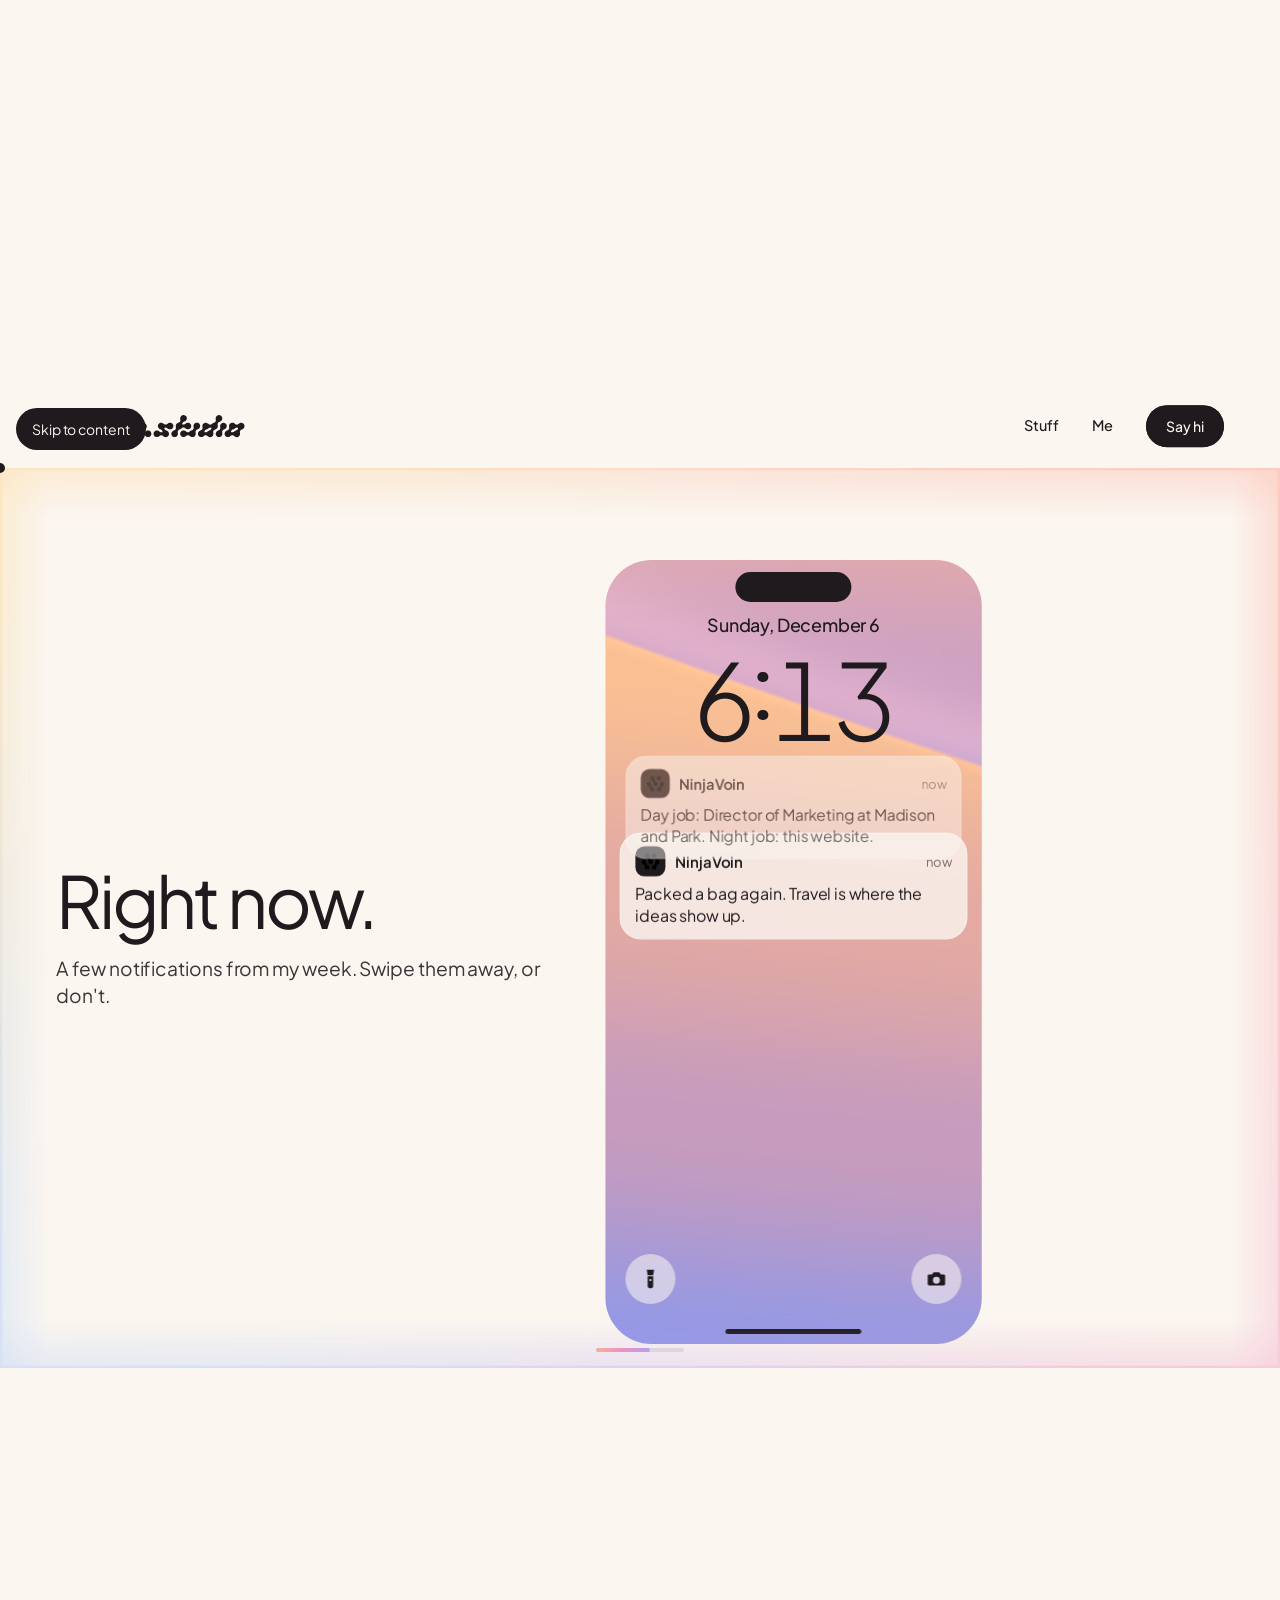
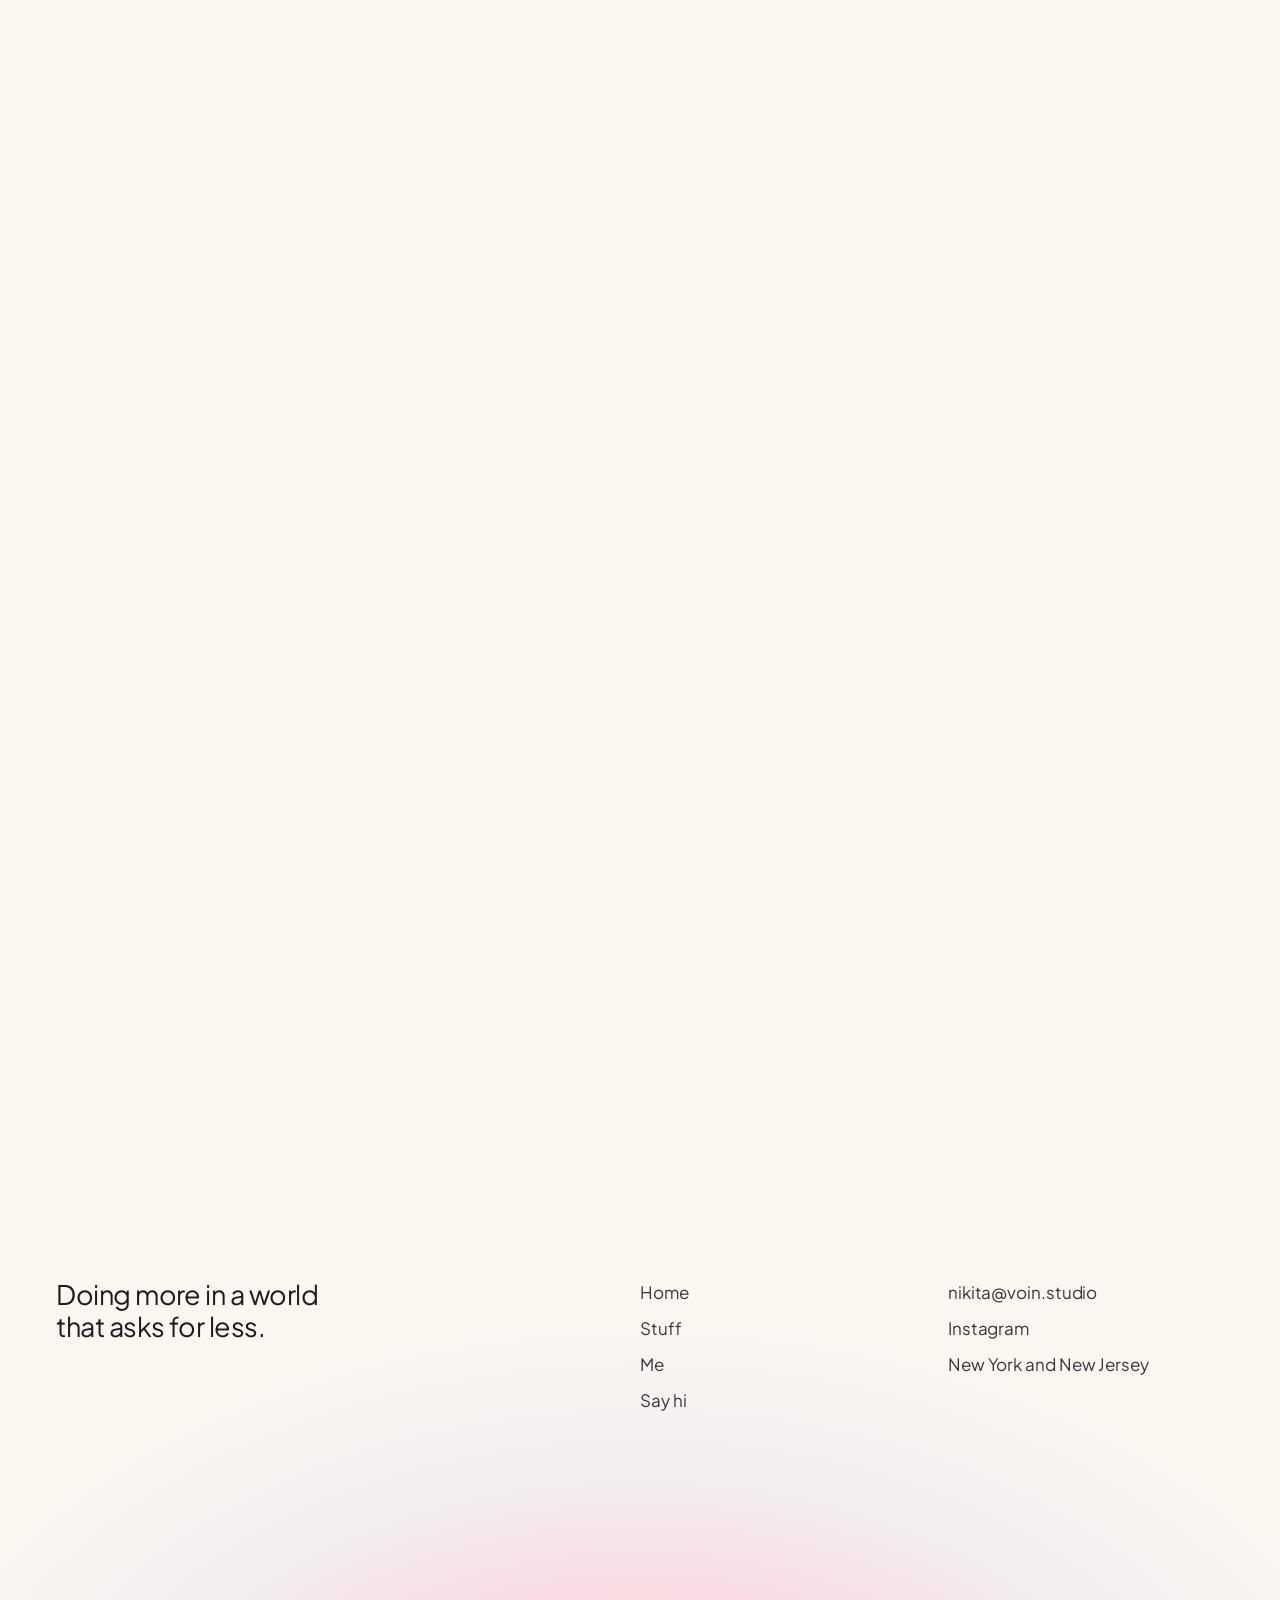
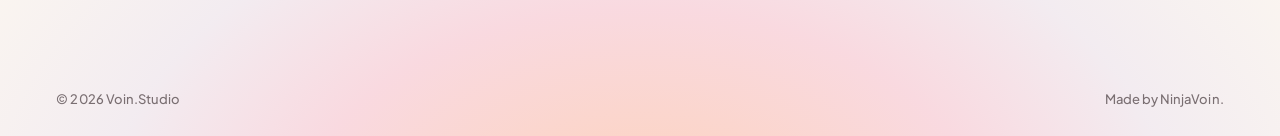
==== commit 89e7e3a5: "Add files via upload" ====
--- a/index.html
+++ b/index.html
@@ -723,6 +723,8 @@
   var NN = notes.length, TH_LEN = 3.1, LK = null, LKfull = null, nh = [], ntDx = notes.map(function () { return 0; }), gone2 = notes.map(function () { return 0; }), dismissed = notes.map(function () { return false; });
   var lkPad = 14, listTop = 0, listMax = 0, lastLbl = [], clockT = 0;
   var AGO = ['now', '2m ago', '14m ago', '1h ago', '3h ago', 'yesterday'];
+  /* the magnet stops on each notification as it lands */
+  function thSnaps(T) { var L2 = T.wheel[1] - T.wheel[0], o = []; for (var j = 0; j < NN; j++) o.push(T.wheel[0] + L2 * (.2 + j * .12)); return o; }
   var cta = $('.sc-cta'), ctaKids = [].slice.call(cta.children), bar = $('.prog i');
   var N = tiles.length;
   var hov = tiles.map(function () { return 0; }), hovT = tiles.map(function () { return 0; });
@@ -1019,6 +1021,10 @@
   if (document.fonts && document.fonts.ready) document.fonts.ready.then(function () { measure(); render(curP); });
   measure(); target(); curP = tgtP; render(curP);
   V.stage = { T: T, TOTAL: TOTAL, scrollToP: scrollToP };
+  /* resting points: the hero, the words, the bento, each notification, the ending */
+  var pts = [0, T.read[0] + .4, T.look[0] + .35].concat(typeof thSnaps === 'function' ? thSnaps(T) : [lerp(T.wheel[0], T.wheel[1], .5)], [T.finale[1]]);
+  V.magnet({ pts: pts, total: TOTAL, P: function () { target(); return tgtP; },
+    y: function (P) { return stage.getBoundingClientRect().top + scrollY + P / TOTAL * (stage.offsetHeight - innerHeight); } });
 };
 </script><script>
 /* ═══ Voin.Studio · shared behaviour ═══════════════════════════════ */
@@ -1121,6 +1127,30 @@
     V.waveOut(function () { atPeak && atPeak(); setTimeout(V.waveIn, 120); });
   };
   V.entering = html.classList.contains('is-entering');
+  /* o = { pts: [P...], total: P, P: fn -> current target P, y: fn(P) -> scroll y } */
+  V.magnet = function (o) {
+    if (REDUCE || !o.pts || !o.pts.length) return;
+    var idle = 0, touching = false, snapping = false, quietUntil = 0;
+    function ease(t) { return t < .5 ? 4 * t * t * t : 1 - Math.pow(-2 * t + 2, 3) / 2; }
+    function settle() {
+      if (touching || snapping || performance.now() < quietUntil) return;
+      if (mm && mm.classList.contains('open')) return;
+      var P = o.P(); if (P <= .002 || P >= o.total - .002) return;
+      var best = o.pts[0]; o.pts.forEach(function (q) { if (Math.abs(q - P) < Math.abs(best - P)) best = q; });
+      if (Math.abs(best - P) < .006) return;
+      var d = .9 + Math.min(1, Math.abs(best - P)) * .6, y = o.y(best);
+      snapping = true;
+      if (lenis) lenis.scrollTo(y, { duration: d, easing: ease, onComplete: function () { snapping = false; quietUntil = performance.now() + 250; } });
+      else { window.scrollTo({ top: y, behavior: 'smooth' }); setTimeout(function () { snapping = false; quietUntil = performance.now() + 250; }, d * 1000); }
+      setTimeout(function () { snapping = false; }, d * 1000 + 400);
+    }
+    function wait() { clearTimeout(idle); if (!snapping) idle = setTimeout(settle, 170); }
+    window.addEventListener('scroll', wait, { passive: true });
+    window.addEventListener('touchstart', function () { touching = true; snapping = false; clearTimeout(idle); }, { passive: true });
+    window.addEventListener('touchend', function () { touching = false; wait(); }, { passive: true });
+    window.addEventListener('touchcancel', function () { touching = false; wait(); }, { passive: true });
+    window.addEventListener('wheel', function () { if (snapping && lenis) { snapping = false; } }, { passive: true });
+  };
   /* a reload or back/forward lands on the finished page, no intro replay */
   V.again = !V.entering && html.classList.contains('is-again');
 
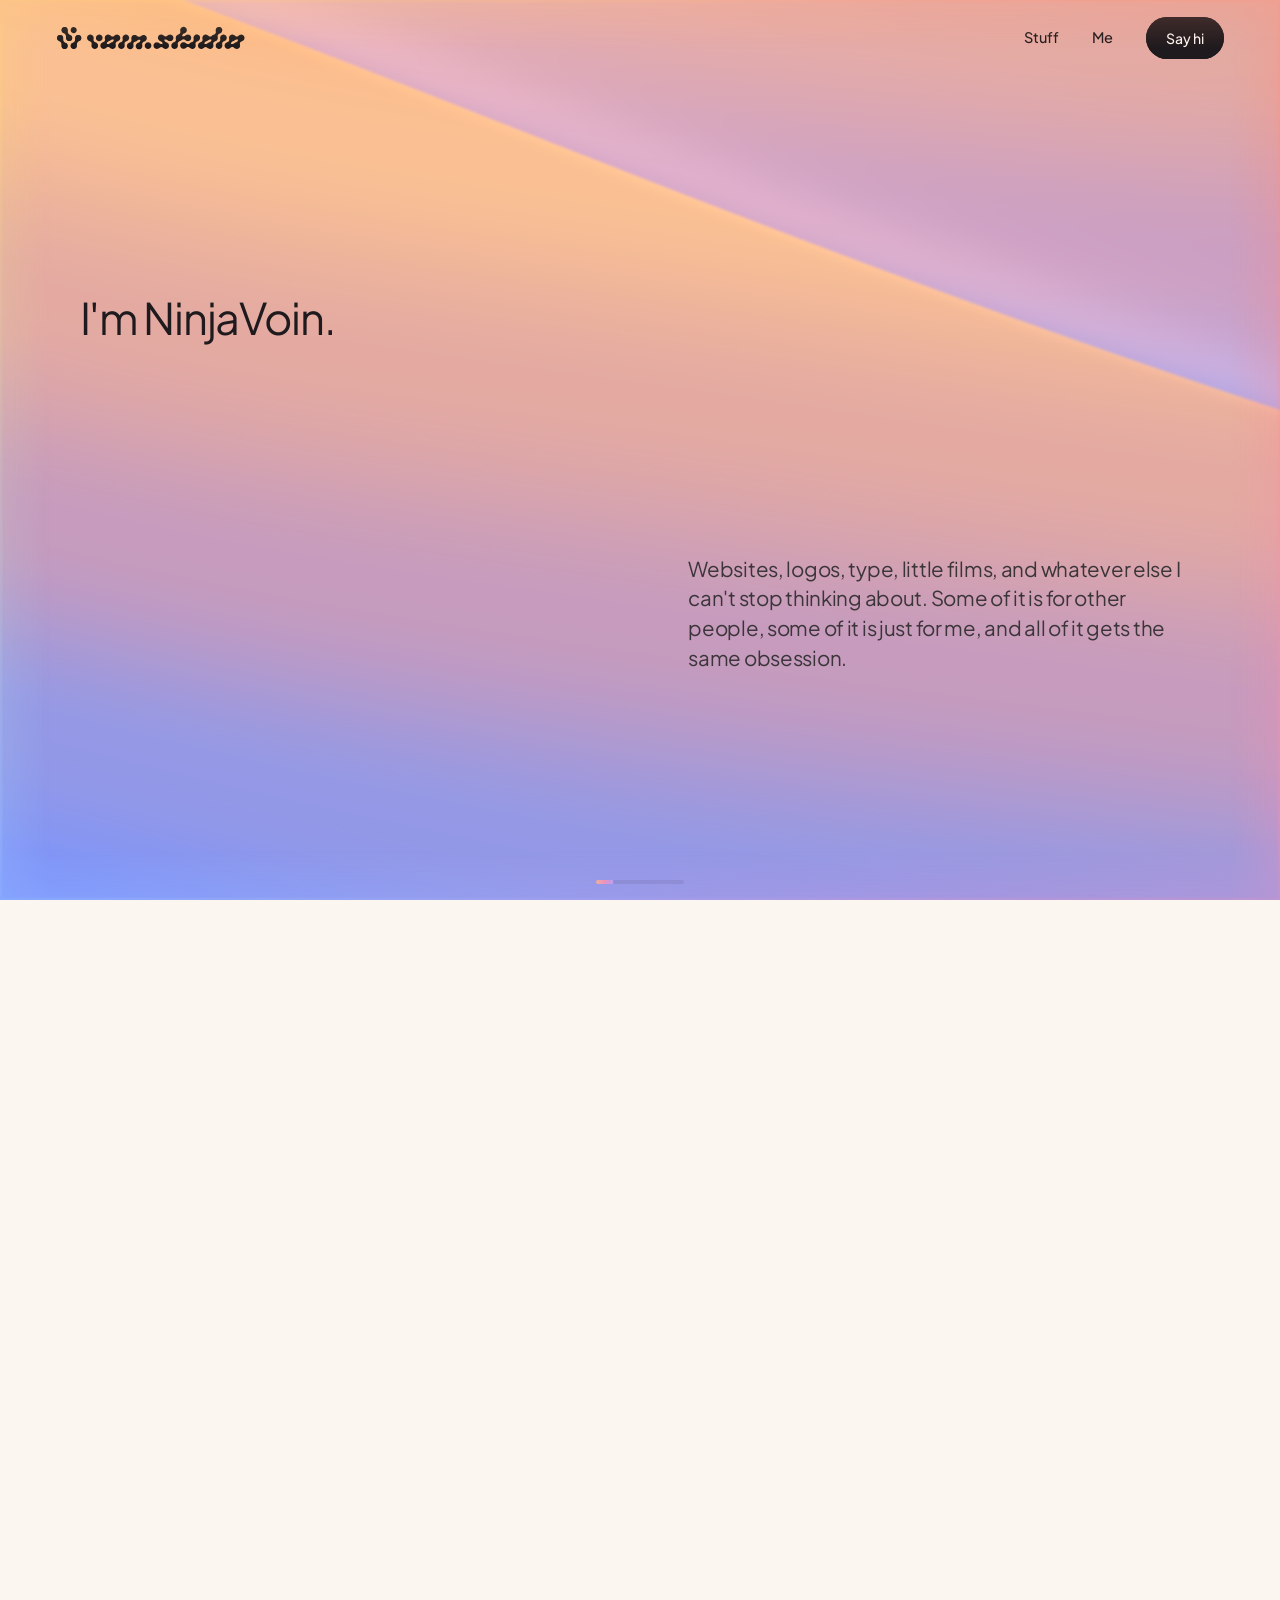
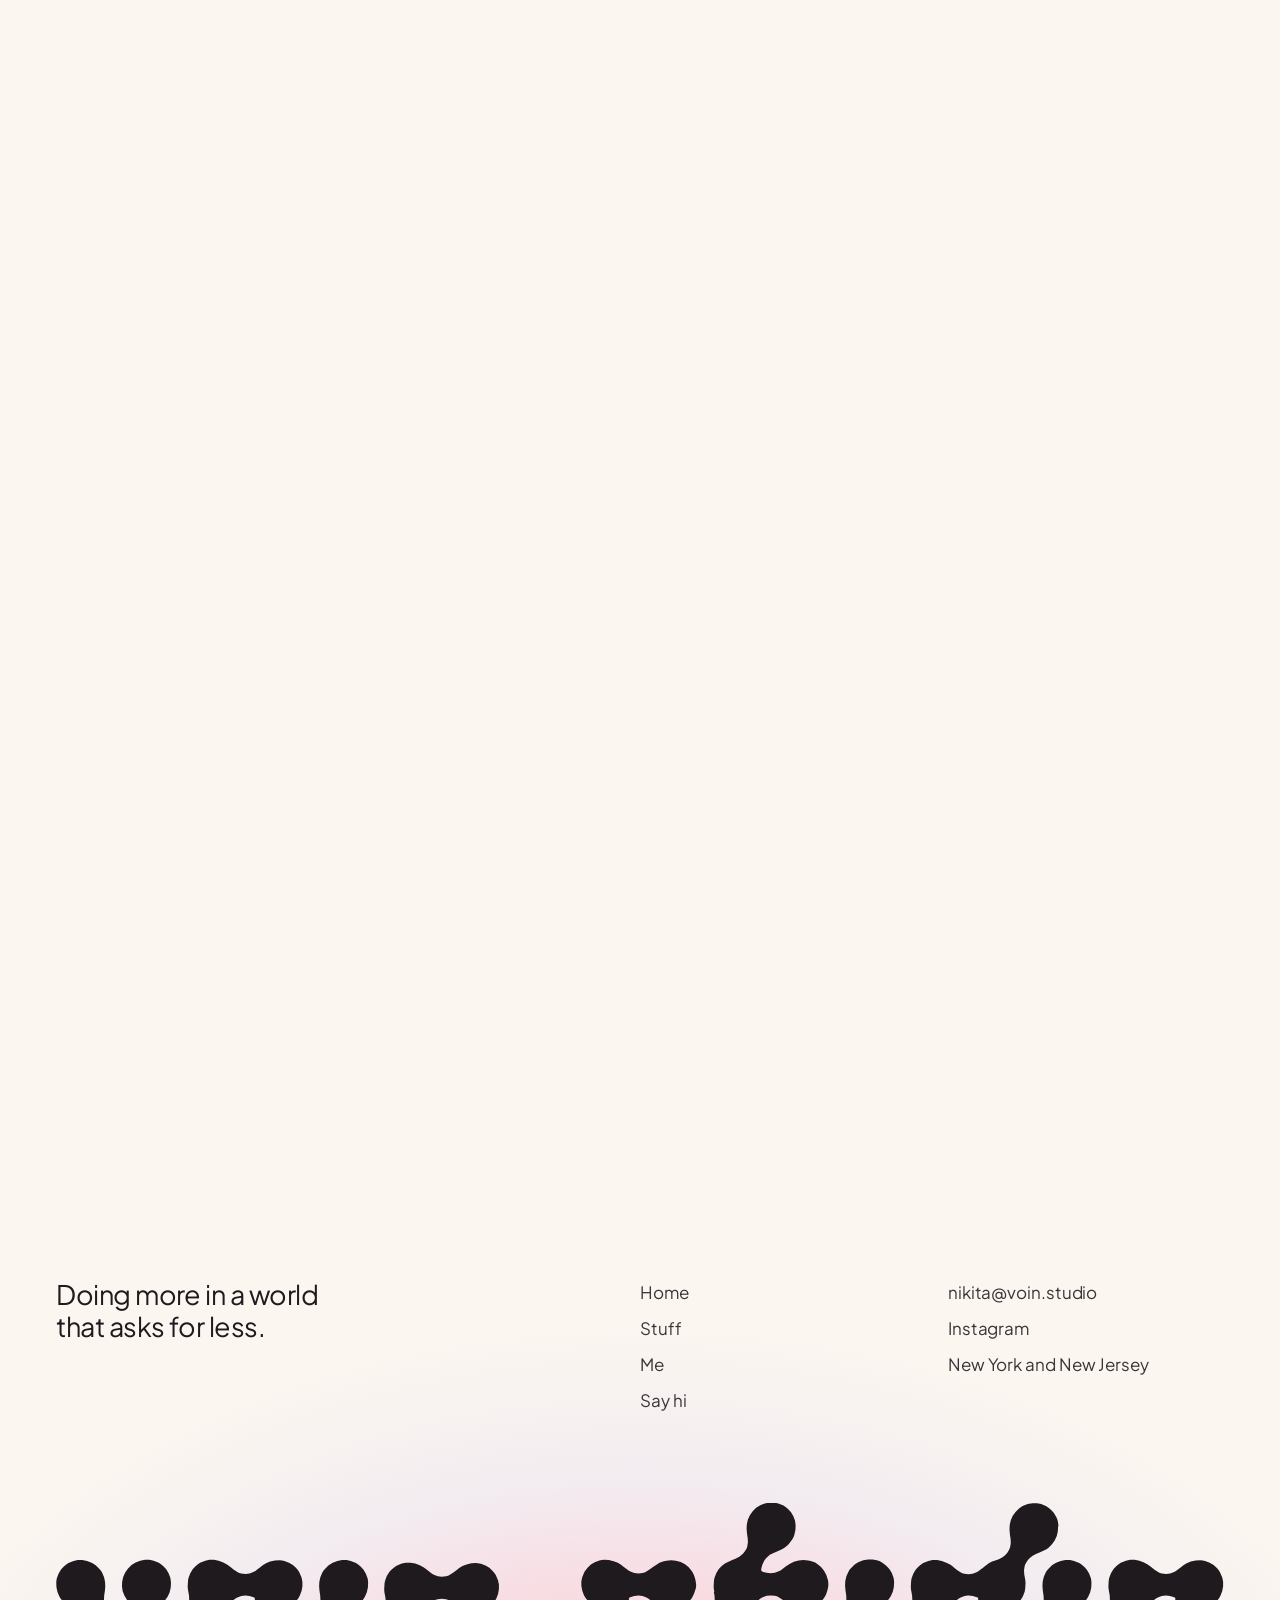
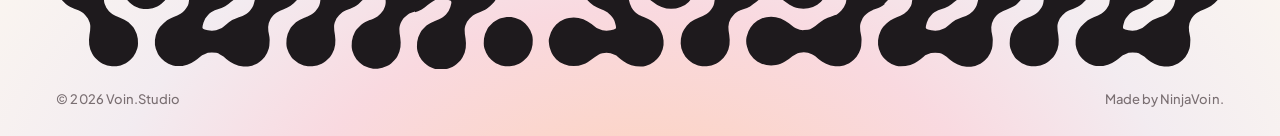
==== commit ca645f9a: "Add files via upload" ====
--- a/index.html
+++ b/index.html
@@ -14,6 +14,7 @@
 <meta name="twitter:card" content="summary_large_image">
 <meta name="theme-color" content="#FBF6F0">
 <link rel="icon" href="favicon.svg" type="image/svg+xml">
+<link rel="icon" href="favicon-48.png" type="image/png" sizes="48x48">
 <link rel="apple-touch-icon" href="apple-touch-icon.png">
 <script>if(location.protocol!=='file:')[400,500].forEach(function(w){var l=document.createElement('link');l.rel='preload';l.as='font';l.type='font/woff2';l.crossOrigin='';l.href='pjs-'+w+'.woff2';document.head.appendChild(l)})</script>
 <script>document.documentElement.classList.add('js','is-booting');try{var _n=performance.getEntriesByType('navigation')[0];if(_n&&(_n.type==='reload'||_n.type==='back_forward'))document.documentElement.classList.add('is-again')}catch(e){}try{if(sessionStorage.getItem('voin:wave')==='1'){document.documentElement.classList.add('is-entering');sessionStorage.removeItem('voin:wave')}}catch(e){}</script>
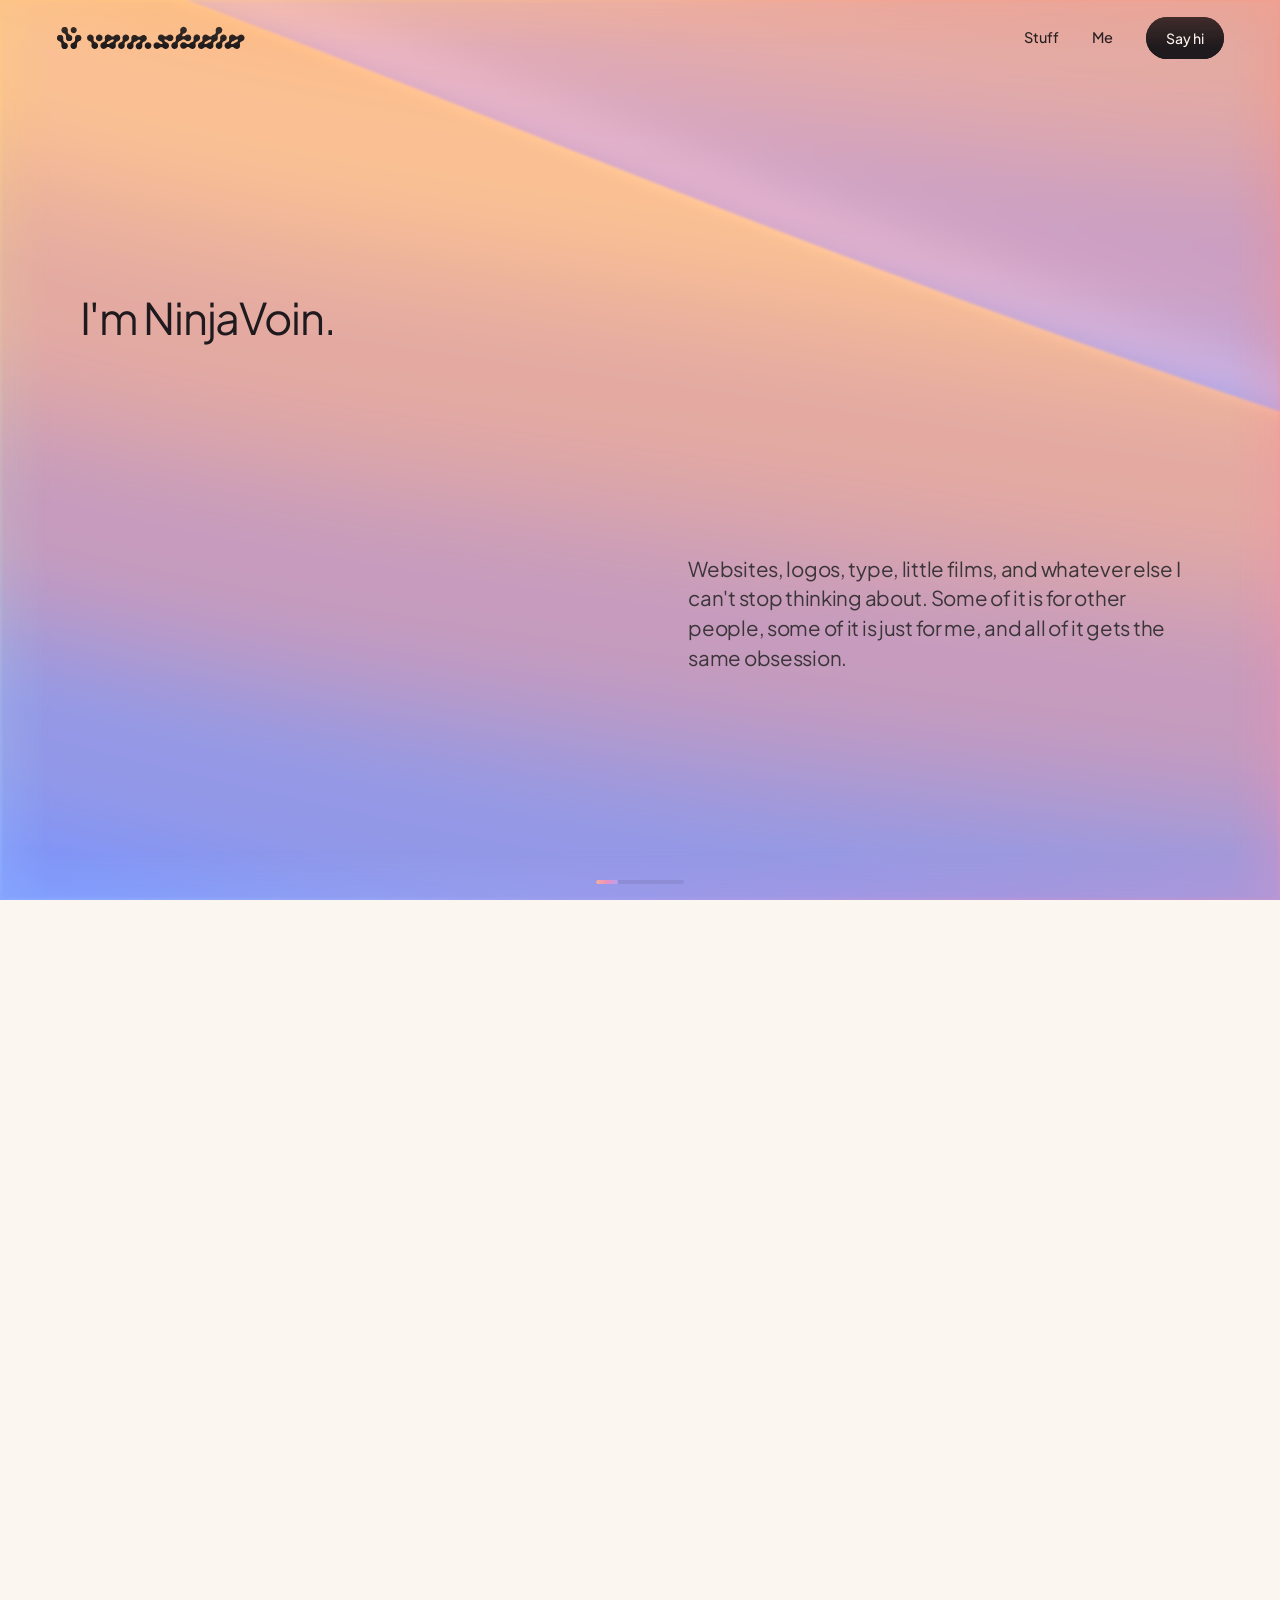
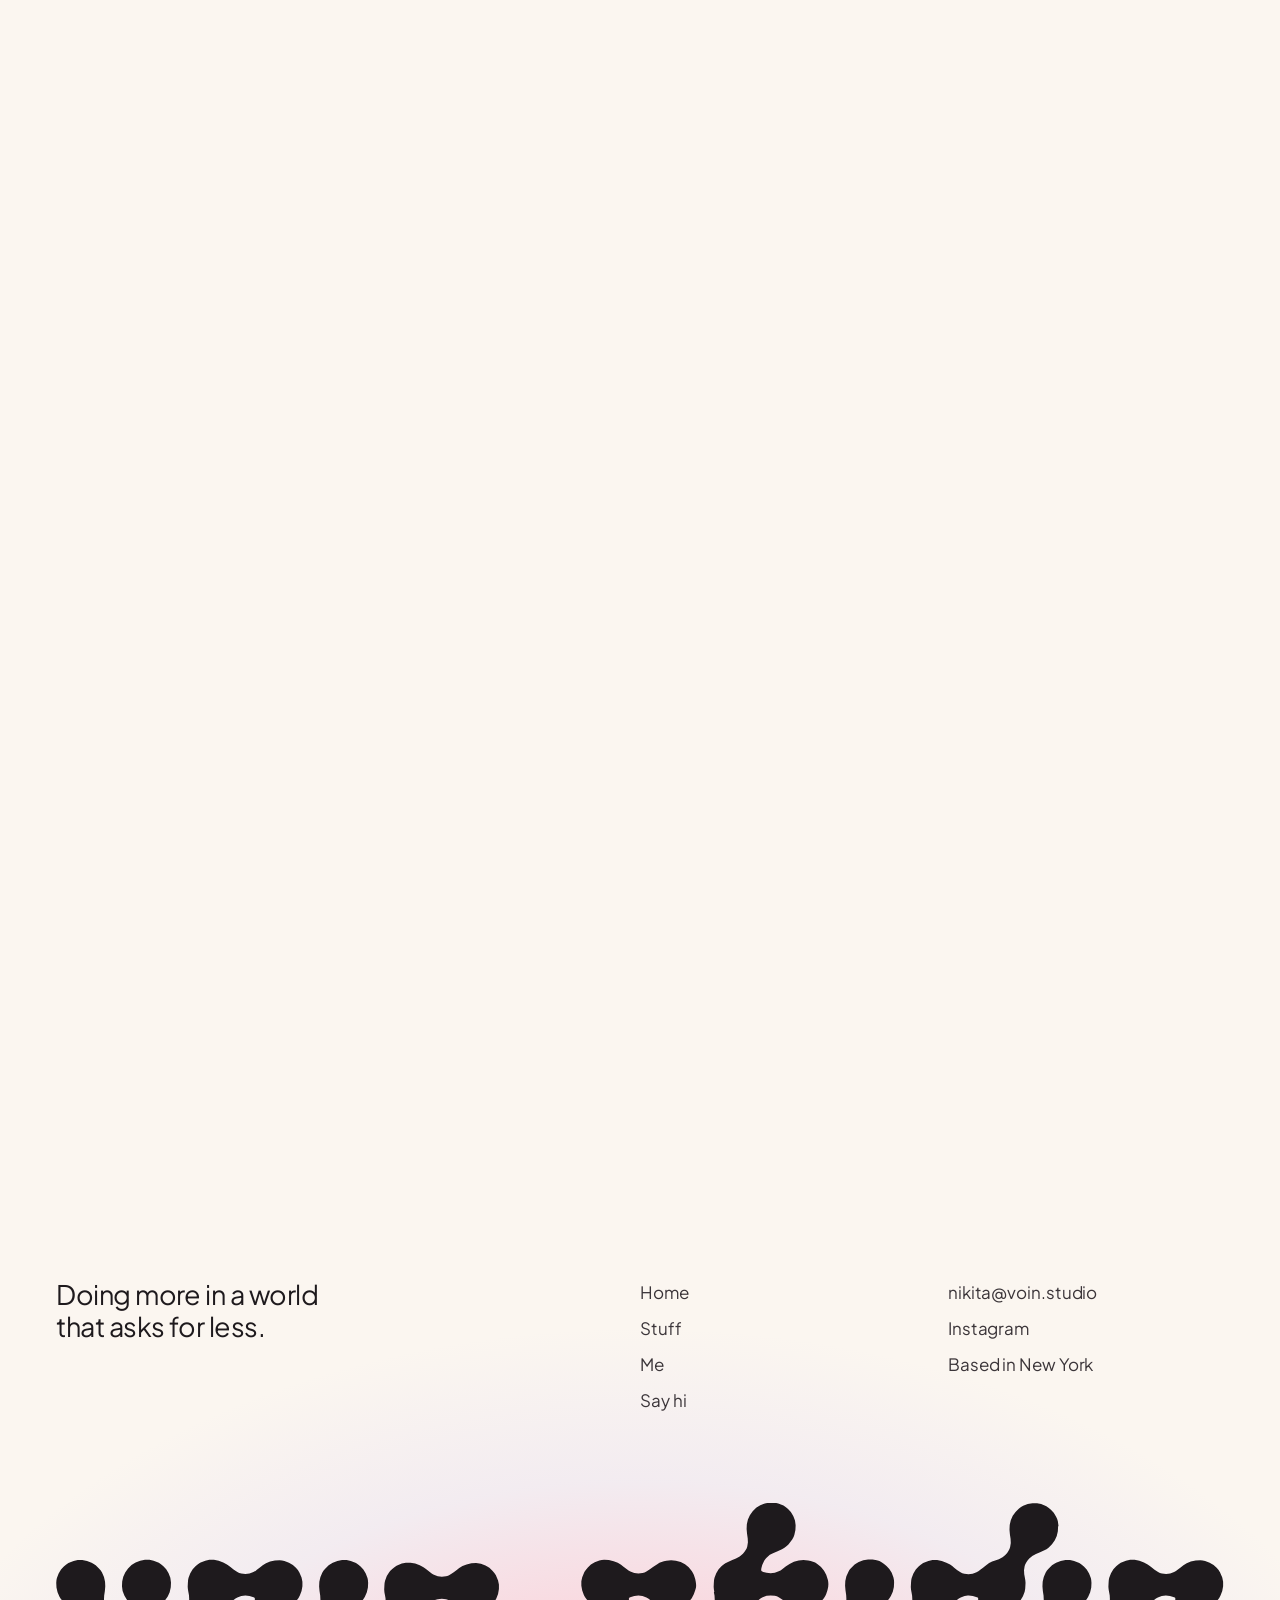
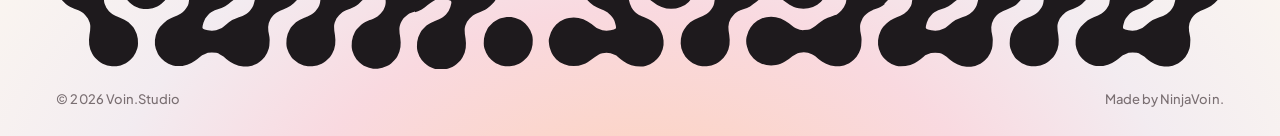
==== commit 015de781: "Add files via upload" ====
--- a/index.html
+++ b/index.html
@@ -575,7 +575,7 @@
     <div class="ftr-top">
       <p class="t-s ftr-sign">Doing more in a world that asks for less.</p>
       <ul class="t-body ftr-links"><li><a href="index.html">Home</a></li><li><a href="stuff.html">Stuff</a></li><li><a href="me.html">Me</a></li><li><a href="say-hi.html">Say hi</a></li></ul>
-      <ul class="t-body ftr-links"><li><a href="mailto:nikita@voin.studio">nikita@voin.studio</a></li><li><a href="https://instagram.com/ninjavoin" target="_blank" rel="noopener">Instagram</a></li><li>New York and New Jersey</li></ul>
+      <ul class="t-body ftr-links"><li><a href="mailto:nikita@voin.studio">nikita@voin.studio</a></li><li><a href="https://instagram.com/ninjavoin" target="_blank" rel="noopener">Instagram</a></li><li>Based in New York</li></ul>
     </div>
     <div class="ftr-word rv"><svg viewBox="0 0 538.2 76.5" aria-hidden="true" fill="currentColor"><use href="#vw"/></svg></div>
     <div class="ftr-base t-label"><span>&copy; 2026 Voin.Studio</span><span>Made by NinjaVoin.</span></div>
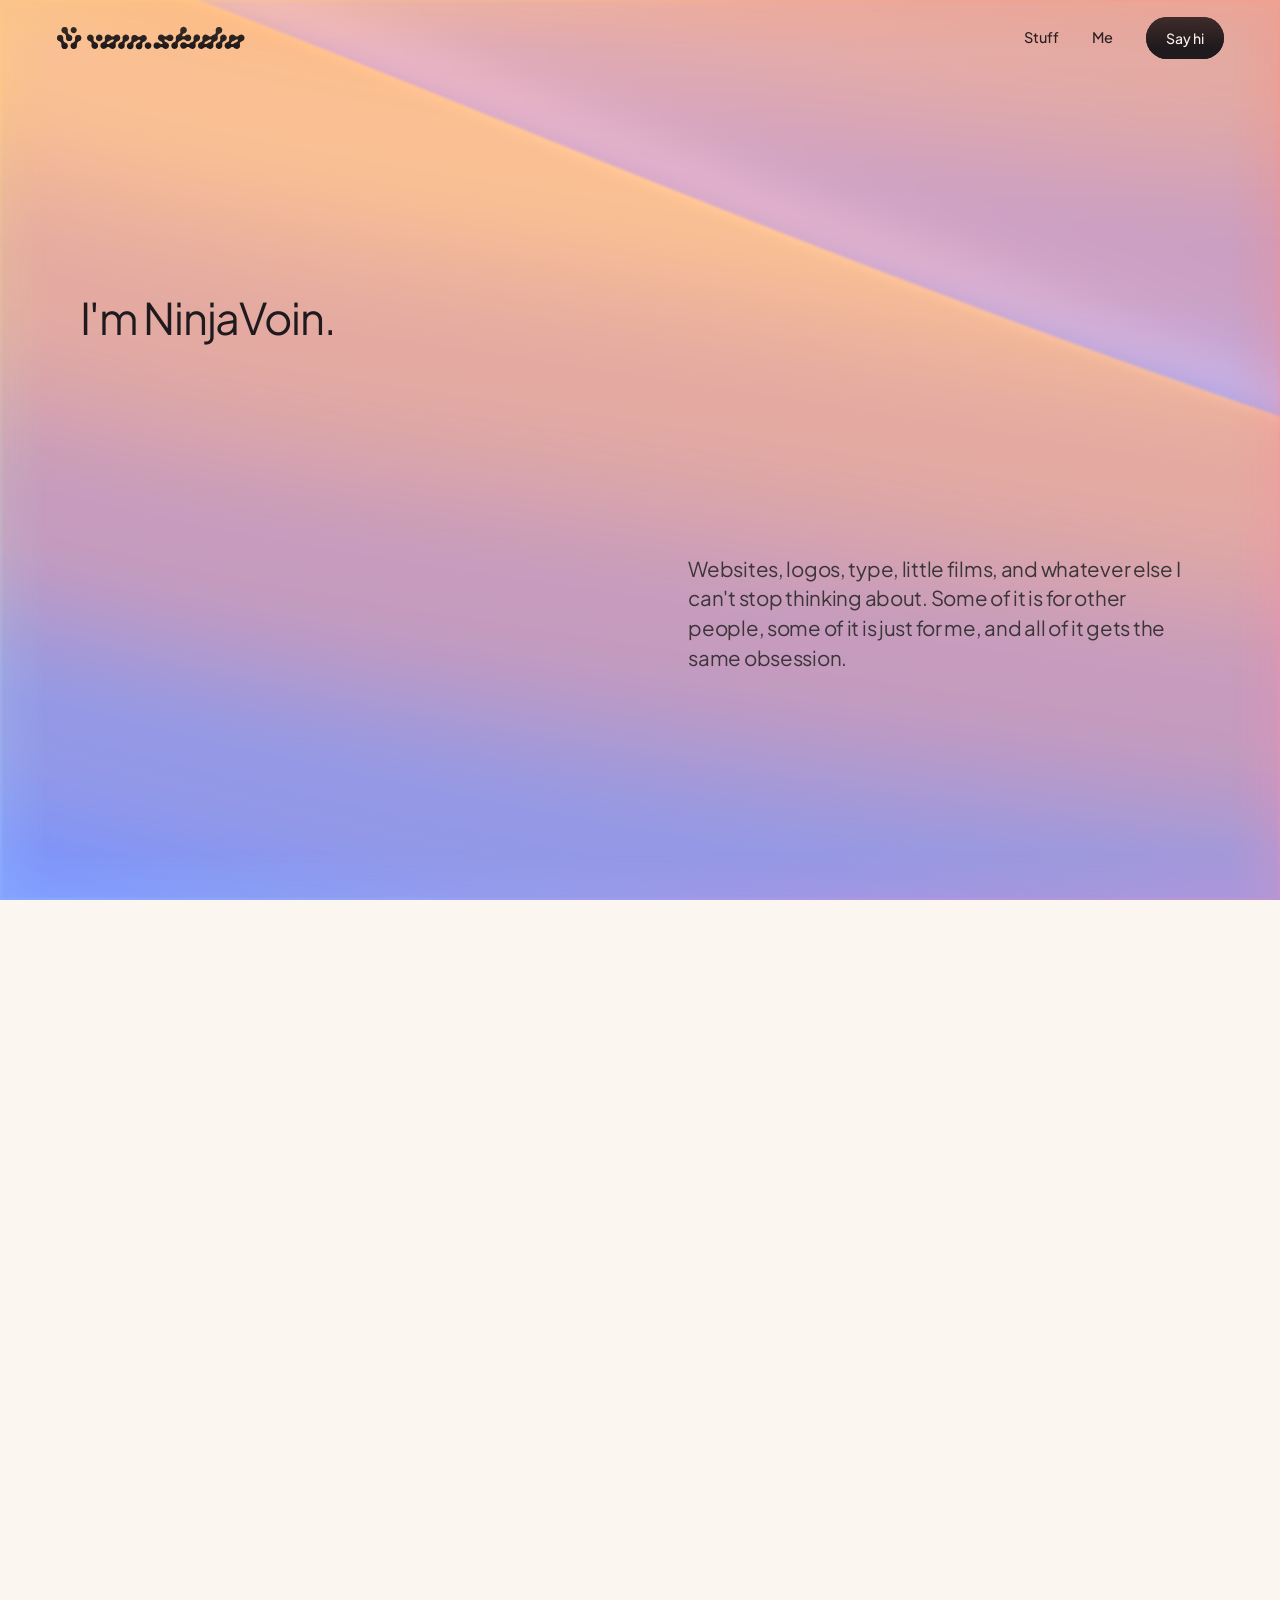
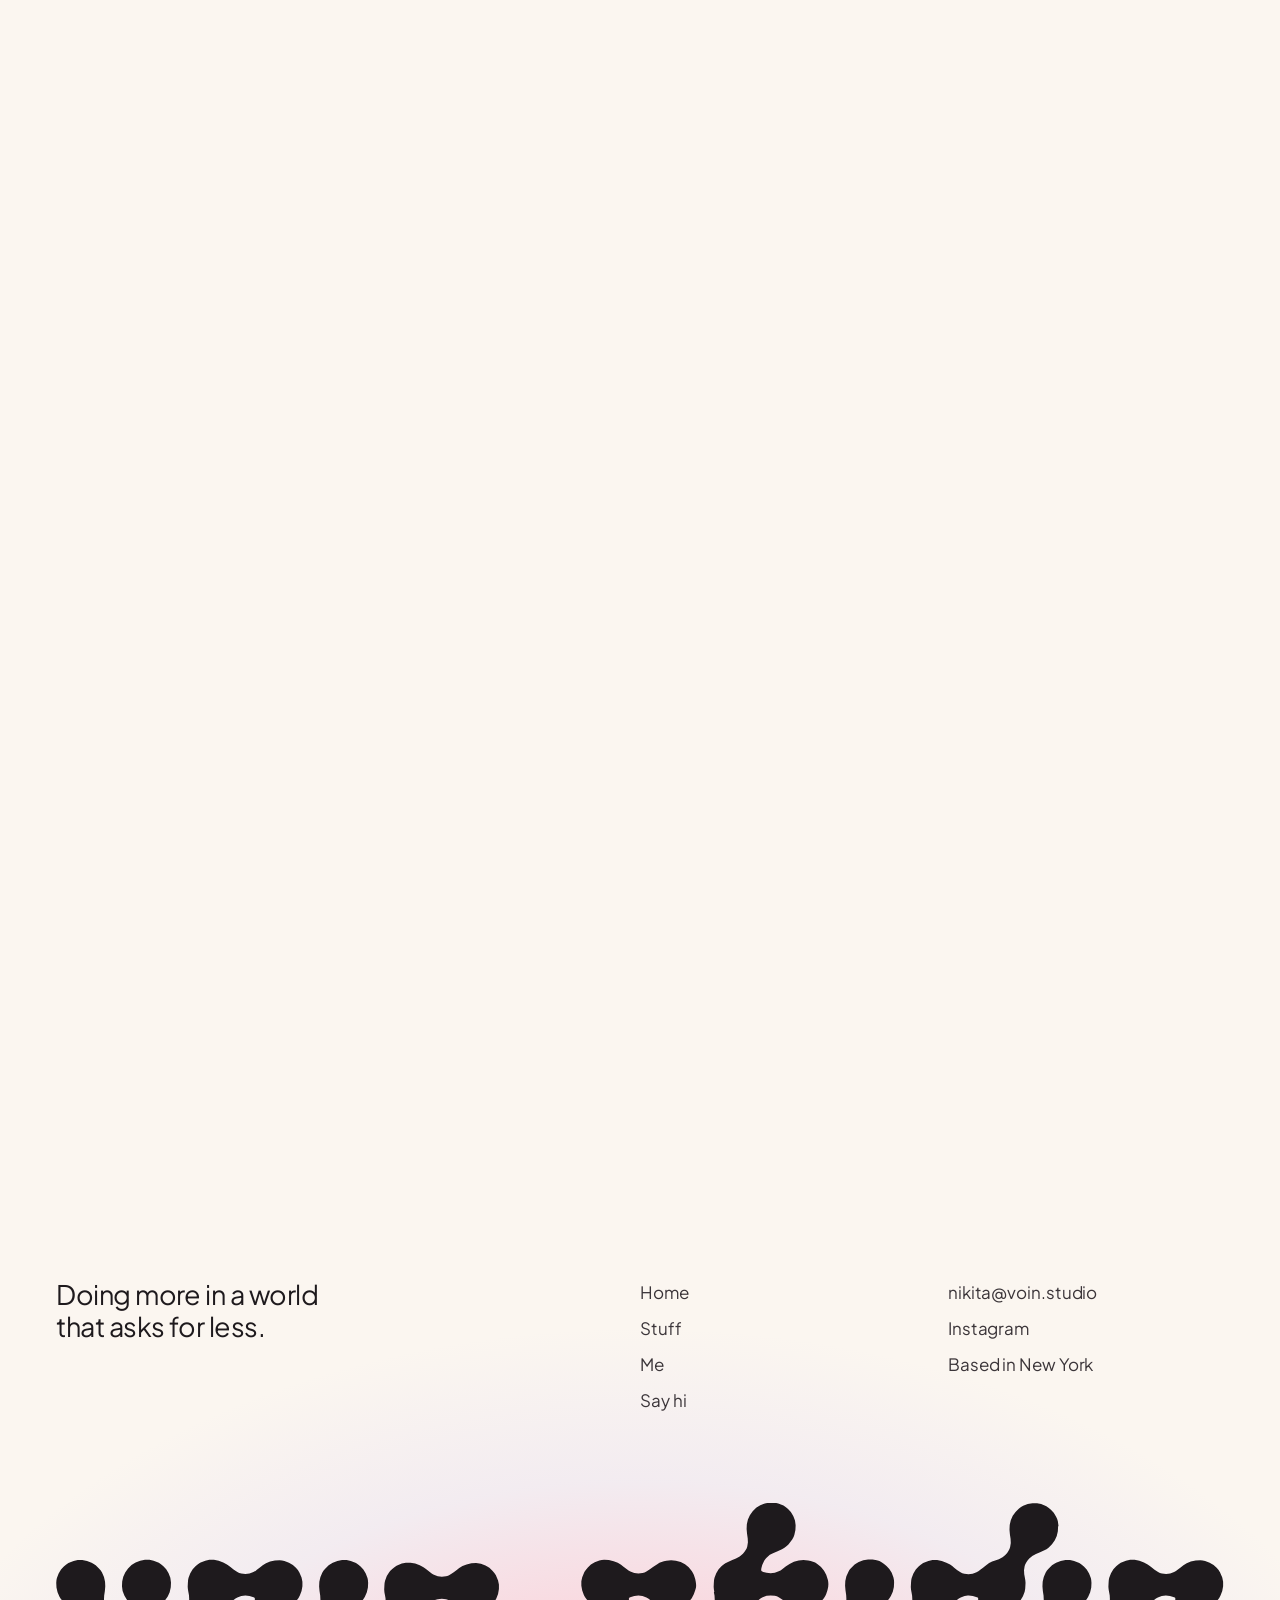
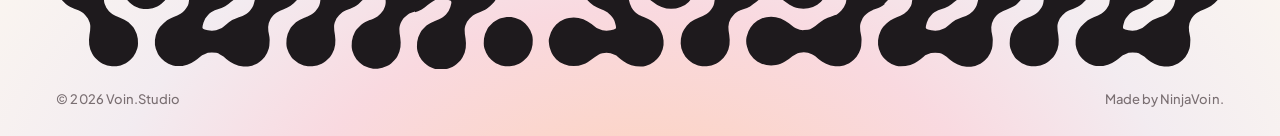
==== commit b6092da0: "Add files via upload" ====
--- a/index.html
+++ b/index.html
@@ -299,6 +299,13 @@
 .nav > a:not(.pill) { -webkit-tap-highlight-color: transparent; }
 
 html.has-cur, html.has-cur * { cursor: none !important; }
+/* over anything clickable the dot sinks into it, and the thing itself answers */
+.cur-dot { transition: transform .32s cubic-bezier(.2,.8,.2,1), opacity .32s linear, background-color .3s linear; }
+.cur.is-link .cur-dot { transform: translate(var(--dx, 0px), var(--dy, 0px)) scale(0); opacity: 0; background: var(--ink); }
+html.has-cur a:not(.pill):not([data-cursor]):not(.logo):hover { opacity: .6; }
+html.has-cur a:not(.pill):not([data-cursor]) { transition: opacity .25s linear; }
+html.has-cur .pill { transition: scale .35s cubic-bezier(.2,.8,.2,1); }
+html.has-cur .pill:hover { scale: 1.05; }
 .t-hero, .t-xl, .t-l, .t-m, .t-s { text-wrap: balance; }
 .t-lead, .t-body { text-wrap: pretty; }
 
@@ -316,7 +323,10 @@
 html.js .hero-word { opacity: 0; transform: translate3d(0, 22px, 0); filter: blur(12px); }
 html.no-motion .hero-media, html.no-motion .hero-mark { opacity: 1; }
 html.no-motion .hero-word { opacity: 1; transform: none; filter: none; }
-.hero-line { font: 400 clamp(30px, 3.6vw, 58px)/1.04 var(--f-sans); letter-spacing: -.034em; }
+.hero-line { font: 400 clamp(30px, 3.6vw, 58px)/1.04 var(--f-sans); letter-spacing: -.034em; max-width: none; margin: 0; }
+.hero-foot { display: flex; justify-content: space-between; align-items: flex-end; gap: 24px; }
+.hero-line2 { text-align: right; }
+@media (max-width: 720px) { .hero-foot { flex-direction: column; align-items: stretch; gap: 6px; } }
 .i-hi, .sc-title { font: 400 clamp(28px, 3.4vw, 54px)/1.06 var(--f-sans); letter-spacing: -.03em; }
 .i-big { font: 400 clamp(56px, 12vw, 200px)/.95 var(--f-sans); letter-spacing: -.05em; }
 .i-rest { font: 400 clamp(18px, 1.6vw, 24px)/1.45 var(--f-sans); letter-spacing: -.014em; color: var(--ink-2); max-width: 34ch; text-wrap: pretty; }
@@ -370,7 +380,7 @@
 .i-big { margin: 10px 0 24px; }
 .bento { display: grid; grid-template-columns: repeat(2, minmax(0, 1fr)); gap: clamp(14px, 2vw, 24px); margin-top: clamp(32px, 5vw, 64px); }
 .bt { position: relative; aspect-ratio: 4 / 3; }
-.prog { display: none; }
+.prog, html.js .prog { display: none !important; }
 .sc-cta { text-align: center; padding-bottom: clamp(40px, 6vw, 80px); }
 @media (max-width: 760px) { .bento { grid-template-columns: 1fr; } }
 
@@ -503,7 +513,8 @@
       <div class="hero-word" role="img" aria-label="voin.studio"><svg viewBox="0 0 538.2 76.5" aria-hidden="true" fill="currentColor"><use href="#vw"/></svg></div>
     </div>
     <div class="hero-foot">
-      <h1 class="hero-line split" data-hold>The world got boring.<br>I make the other stuff.</h1>
+      <h1 class="hero-line split" data-hold>The world got boring.</h1>
+      <p class="hero-line hero-line2 split" data-hold>I'm glad I didn't.</p>
     </div>
 
     <div class="sc sc-intro">
@@ -685,11 +696,11 @@
   var V = VOIN, RD = V.reduce, G = typeof gsap !== 'undefined';
   var liquid = Liquid(document.getElementById('liquid'), { scale: .6, speed: .3, offset: 14, still: RD });
   var mark = V.Mark(document.querySelector('.hero-mark .mk'));
-  var line = document.querySelector('.hero-line');
+  var line = document.querySelector('.hero-line'), line2 = document.querySelector('.hero-line2');
 
   /* intro: the liquid rises, the mark divides, the wordmark draws in */
   if (RD || !G || V.again) {
-    mark.render(mark.END); V.reveal(line);
+    mark.render(mark.END); V.reveal(line); V.reveal(line2);
     ['.hero-media', '.hero-mark', '.hero-word'].forEach(function (q) { var e = document.querySelector(q); if (e) { e.style.opacity = 1; e.style.transform = 'none'; e.style.filter = 'none'; } });
   } else {
     mark.render(0);
@@ -700,6 +711,7 @@
       .add(function () { mark.play(1.15); }, .45)
       .to('.hero-word', { opacity: 1, y: 0, filter: 'blur(0px)', duration: 1.7, ease: 'power3.out' }, 1.6)
       .add(function () { V.reveal(line); }, 2.55)
+      .add(function () { V.reveal(line2); }, 3.15)
       .to('.hdr', { opacity: 1, duration: 1.2, ease: 'power2.out', clearProps: 'opacity' }, 2.6);
   }
 
@@ -1203,6 +1215,7 @@
       var v = e.target.closest('[data-cursor="view"]');
       var l = !v && e.target.closest('a, button, [role="button"], input, textarea');
       cur.classList.toggle('is-view', !!v); cur.classList.toggle('is-link', !!l);
+      if (l) { var rb = l.getBoundingClientRect(), dt = cur.querySelector('.cur-dot'); dt.style.setProperty('--dx', ((rb.left + rb.width / 2 - e.clientX) * .6).toFixed(1) + 'px'); dt.style.setProperty('--dy', ((rb.top + rb.height / 2 - e.clientY) * .6).toFixed(1) + 'px'); }
       if (v && tag) tag.textContent = v.getAttribute('data-cursor-label') || 'View';
     });
   } else if (cur) cur.remove();
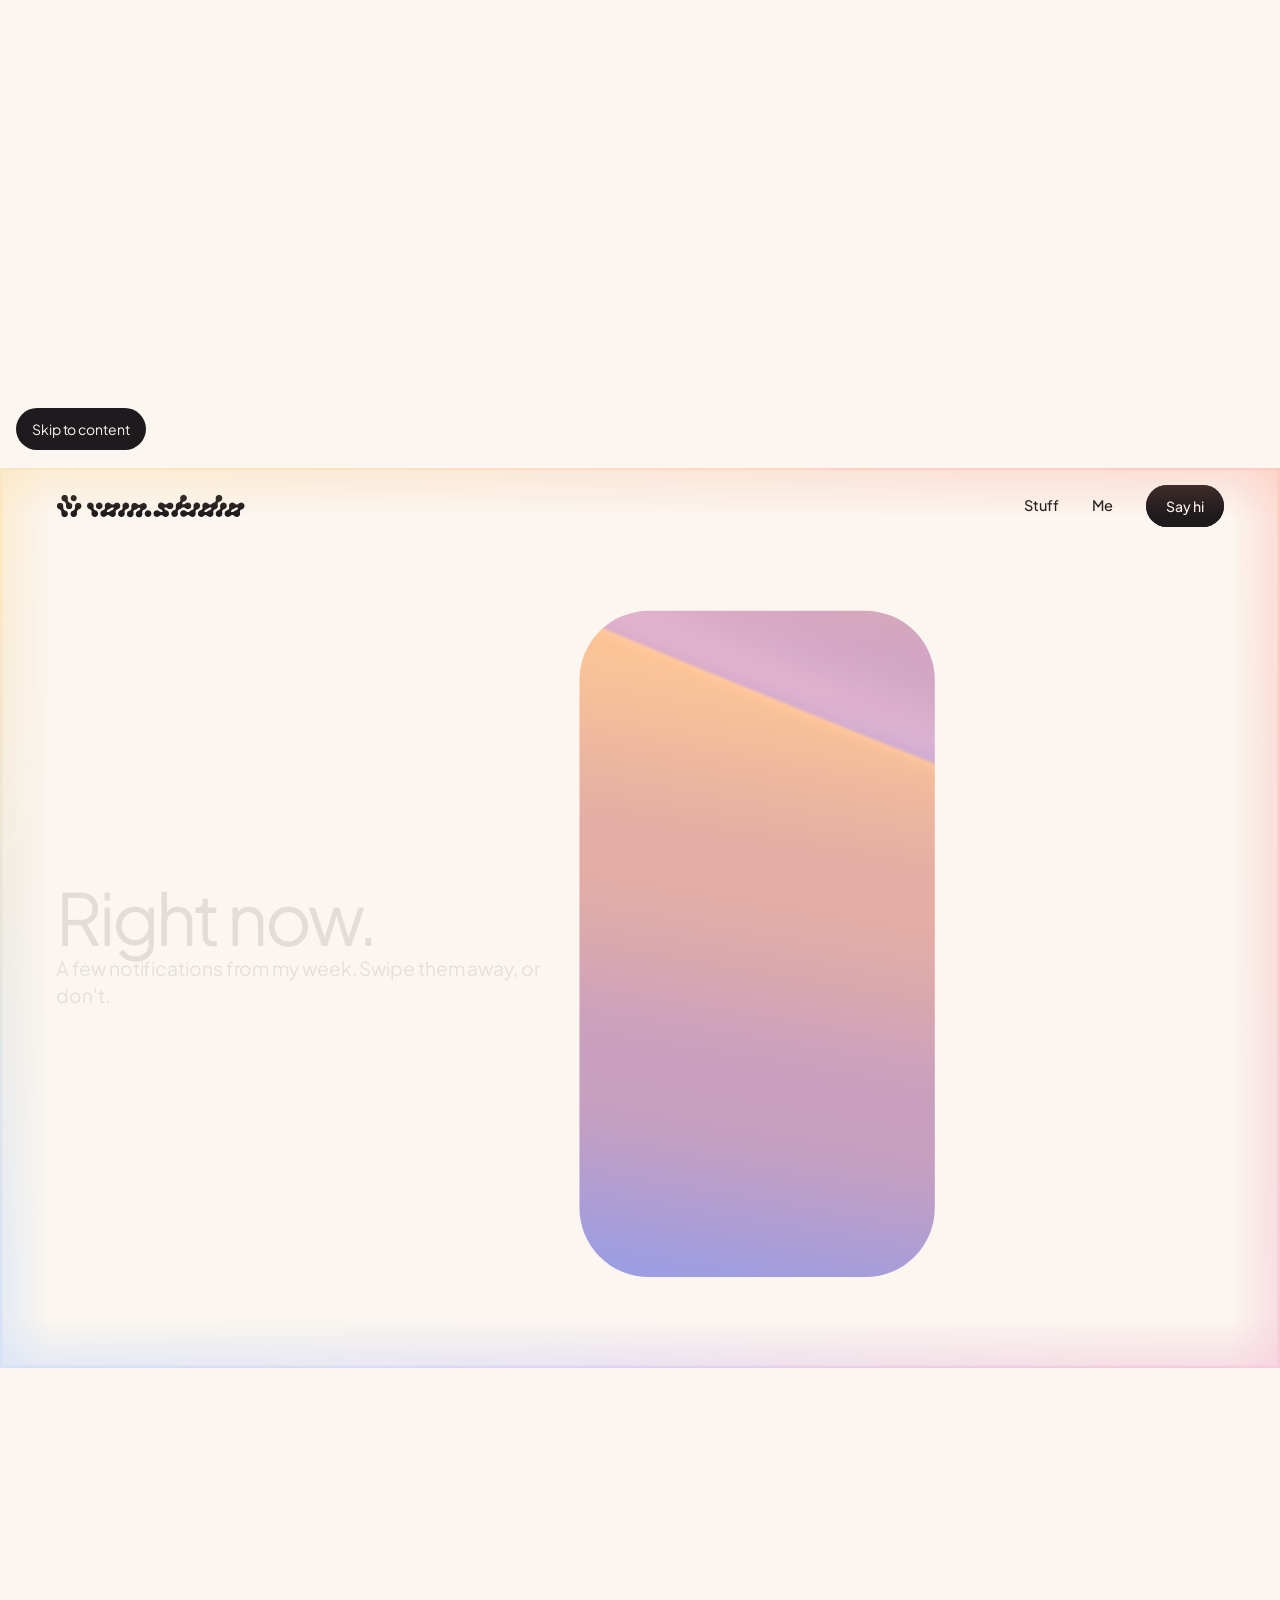
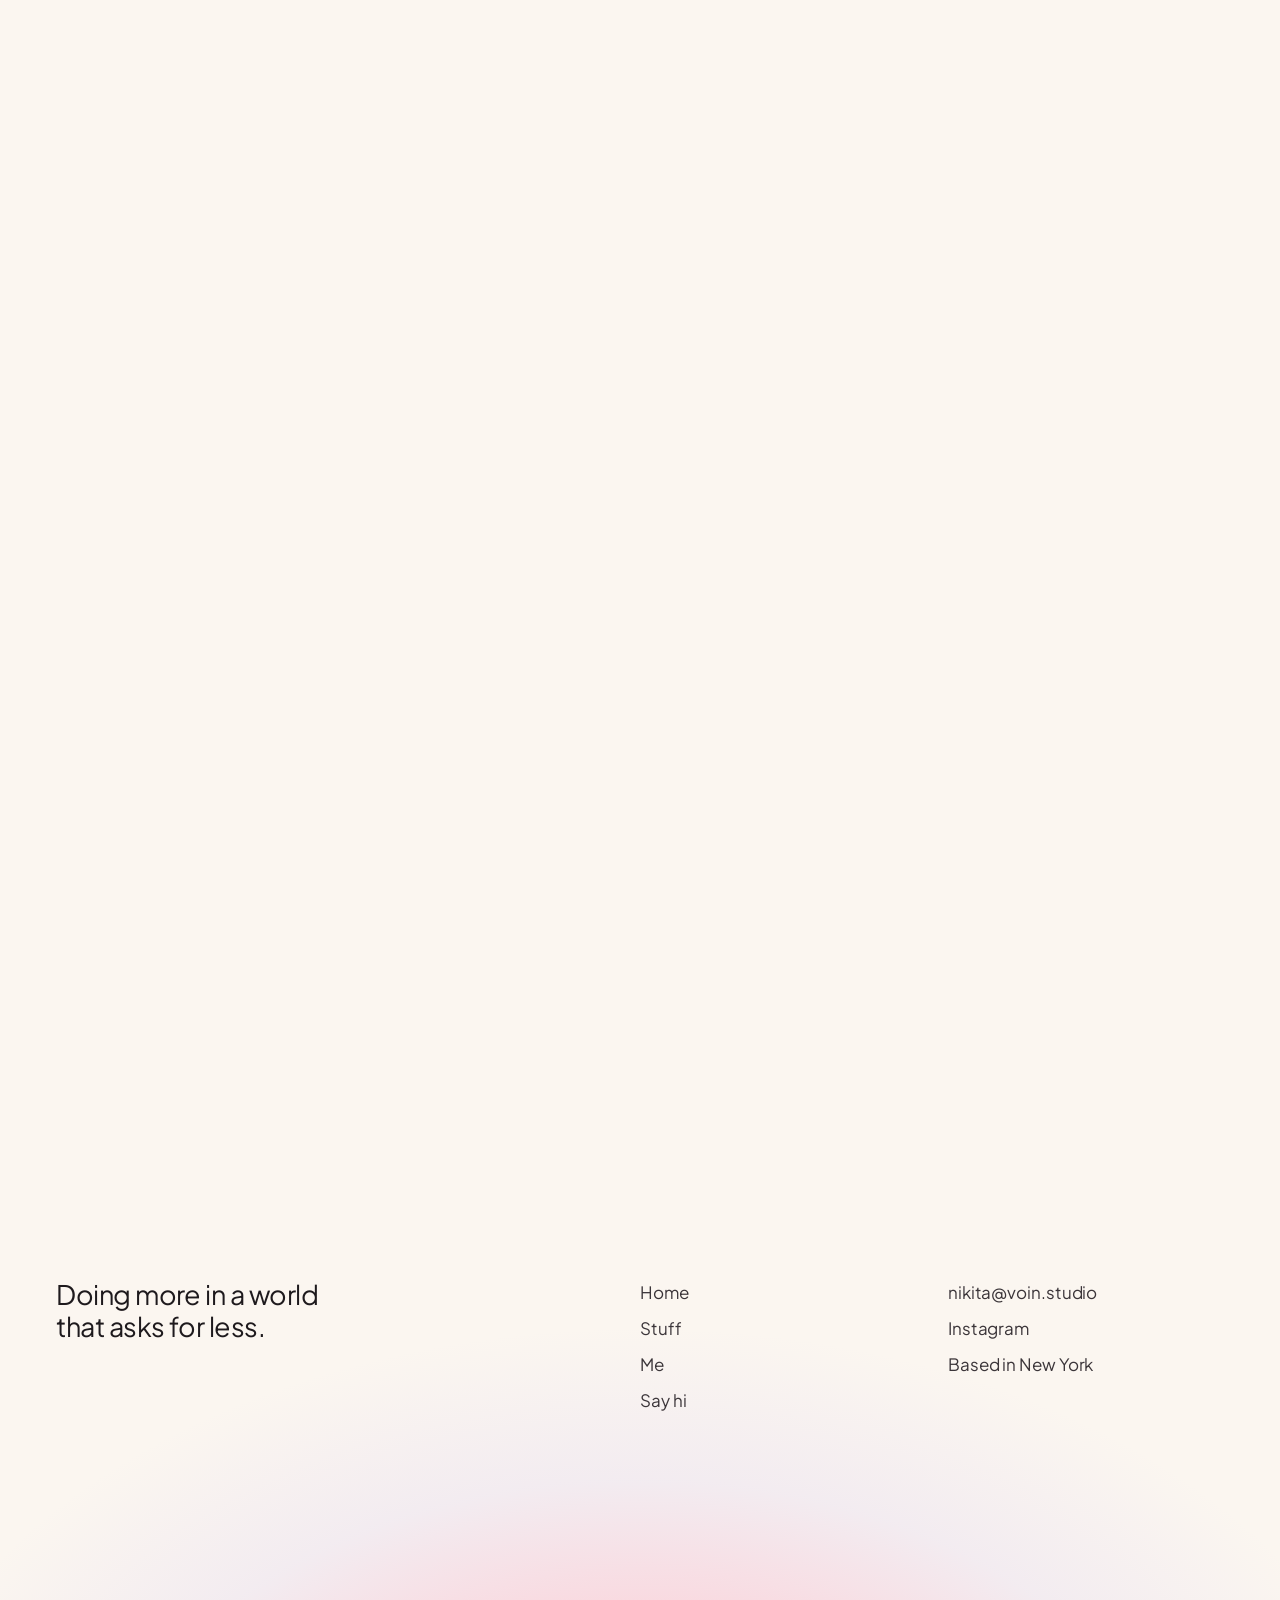
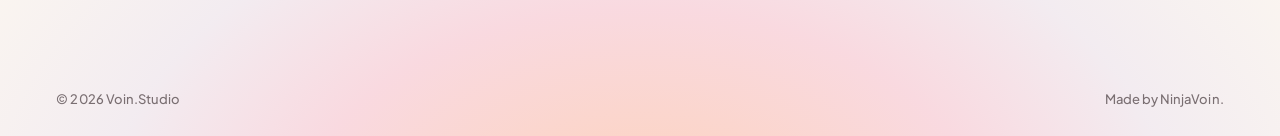
==== commit d070f01b: "Add files via upload" ====
--- a/index.html
+++ b/index.html
@@ -4,7 +4,9 @@
 <meta charset="utf-8">
 <meta name="viewport" content="width=device-width, initial-scale=1, viewport-fit=cover">
 <meta name="color-scheme" content="light only">
-<style>html{background:#FBF6F0;color-scheme:light}@view-transition{navigation:auto}::view-transition-old(root),::view-transition-new(root){animation:none}html.is-booting body{visibility:hidden;animation:vb 0s 4s forwards}@keyframes vb{to{visibility:visible}}</style>
+<style>html{background:#FBF6F0;color-scheme:light}@view-transition{navigation:auto}::view-transition-old(root),::view-transition-new(root){animation:none}html.is-booting body{visibility:hidden;animation:vb 0s 4s forwards}@keyframes vb{to{visibility:visible}}/* the regular mouse is back; the dot stays hidden, the "View" label still follows */
+.cur-dot { display: none; }
+</style>
 <title>Voin.Studio | NinjaVoin makes stuff</title>
 <meta name="description" content="The world got boring. Voin.Studio is where NinjaVoin makes the other stuff: websites, logos, type, films, side quests and whatever idea you bring.">
 <link rel="canonical" href="https://voin.studio/">
@@ -298,7 +300,6 @@
 .cta-sec .row { display: flex; gap: 14px; justify-content: center; flex-wrap: wrap; margin-top: clamp(32px, 4vw, 48px); }
 .nav > a:not(.pill) { -webkit-tap-highlight-color: transparent; }
 
-html.has-cur, html.has-cur * { cursor: none !important; }
 /* over anything clickable the dot sinks into it, and the thing itself answers */
 .cur-dot { transition: transform .32s cubic-bezier(.2,.8,.2,1), opacity .32s linear, background-color .3s linear; }
 .cur.is-link .cur-dot { transform: translate(var(--dx, 0px), var(--dy, 0px)) scale(0); opacity: 0; background: var(--ink); }
@@ -320,9 +321,17 @@
 .hero-word { width: min(74vw, 980px); height: auto; }
 html.js .hero-media { opacity: 0; }
 html.js .hero-mark { opacity: 0; }
-html.js .hero-word { opacity: 0; transform: translate3d(0, 22px, 0); filter: blur(12px); }
+html.js .hero-word { opacity: 0; }
+html.js .hero-word:not(.play):not(.done) { filter: blur(12px); }
+html.js .hero-word:not(.play) svg * { animation-play-state: paused; }
+.hero-word.jsb svg * { animation: none !important; }
+.hero-word { position: relative; }
+.hero-word.cv svg { visibility: hidden; }
+.hero-word > canvas { position: absolute; left: 0; top: 0; display: block; pointer-events: none; }
+.hero-word.done .vsw-parts { display: none; }
+.hero-word.done .vsw-fin { animation: none; opacity: 1; }
 html.no-motion .hero-media, html.no-motion .hero-mark { opacity: 1; }
-html.no-motion .hero-word { opacity: 1; transform: none; filter: none; }
+html.no-motion .hero-word { opacity: 1; filter: none; }
 .hero-line { font: 400 clamp(30px, 3.6vw, 58px)/1.04 var(--f-sans); letter-spacing: -.034em; max-width: none; margin: 0; }
 .hero-foot { display: flex; justify-content: space-between; align-items: flex-end; gap: 24px; }
 .hero-line2 { text-align: right; }
@@ -510,7 +519,7 @@
 
     <div class="hero-brand">
       <svg class="hero-mark" viewBox="-124 -112 248 224" aria-hidden="true"><g class="mk" fill="currentColor"><path d="M-42.59 109.47C-37.04 108.87 -31.86 106.83 -27.3 103.45C-25.83 102.36 -23.18 99.79 -21.99 98.29C-17.6 92.77 -15.26 86.1 -15.26 79.11C-15.26 74.2 -16.36 69.69 -18.64 65.24C-20.32 61.96 -22.4 59.35 -25.6 56.53C-28.22 54.22 -30.47 52.57 -36.88 48.25C-43.15 44.04 -44.31 43.22 -46.13 41.8C-53.95 35.7 -57.07 30.8 -58.78 21.98C-59.41 18.72 -59.63 16.59 -60.2 8.12C-60.76 -0.19 -60.97 -2.16 -61.69 -5.81C-63.02 -12.55 -65.59 -17.36 -70.31 -21.92C-72.72 -24.25 -75.03 -25.89 -77.9 -27.3C-82.19 -29.4 -86.6 -30.42 -91.42 -30.42C-96.24 -30.42 -100.19 -29.52 -104.55 -27.43C-112.79 -23.48 -118.67 -16.31 -120.91 -7.44C-121.55 -4.89 -121.8 -2.81 -121.8 0.07C-121.8 3.63 -121.39 6.23 -120.32 9.52C-118.71 14.45 -116.14 18.38 -112.03 22.16C-109.31 24.66 -106.87 26.46 -99.31 31.54C-91.96 36.47 -89.71 38.16 -86.88 40.88C-81.1 46.45 -78.77 51.78 -77.57 62.23C-77.49 62.92 -77.2 66.7 -76.93 70.63C-76.25 80.45 -75.87 83.47 -74.82 87.5C-73.13 93.94 -69.44 99.4 -64.01 103.5C-59.57 106.84 -53.84 109.05 -48.37 109.52C-47.06 109.64 -43.85 109.61 -42.59 109.47ZM50.4 109.27C59.31 107.78 66.96 102.71 71.58 95.24C73.51 92.12 74.6 89.18 75.45 84.79C76.19 81.02 76.37 79.32 77 69.93C77.45 63.45 77.68 61.03 78.13 58.38C79.38 51.06 81.45 46.56 85.58 42.19C88.42 39.18 91.66 36.68 99.68 31.29C102.64 29.3 105.64 27.26 106.33 26.76C111.35 23.15 114.76 19.88 116.99 16.52C119.08 13.38 120.59 9.6 121.36 5.58C122.95 -2.66 120.85 -11.56 115.71 -18.41C114.62 -19.86 112.09 -22.47 110.67 -23.61C101.23 -31.2 88.53 -32.58 77.79 -27.21C72.98 -24.8 68.98 -21.26 66.04 -16.8C63.84 -13.47 62.53 -10.06 61.61 -5.32C60.98 -2.04 60.77 0.07 60.2 8.54C59.65 16.66 59.43 18.78 58.79 22.12C57.51 28.76 55.43 32.96 51.28 37.26C48.3 40.34 45.74 42.31 37.43 47.9C27.91 54.29 24.85 56.76 21.71 60.55C17.85 65.22 15.53 71.57 15.3 78.12C14.82 92.14 23.91 104.61 37.47 108.49C38.74 108.86 41.44 109.37 42.91 109.53C44.13 109.66 49.11 109.49 50.4 109.27ZM4.19 30.16C10.5 29.32 16.49 26.4 21.12 21.92C25.3 17.86 28.06 13.16 29.47 7.64C30.76 2.62 30.78 -2.68 29.54 -7.51C28.57 -11.27 26.87 -14.87 24.74 -17.71C21.7 -21.75 18.36 -24.51 8.27 -31.29C0.01 -36.85 -2.89 -39.08 -5.72 -42.08C-9.97 -46.57 -12.03 -51.01 -13.29 -58.38C-13.73 -60.95 -13.98 -63.59 -14.49 -71C-14.99 -78.24 -15.23 -80.73 -15.69 -83.44C-16.92 -90.63 -19.29 -95.62 -23.66 -100.16C-28.42 -105.1 -34.21 -108.13 -41.15 -109.3C-43.45 -109.69 -48.33 -109.65 -50.73 -109.22C-57.2 -108.07 -62.65 -105.24 -67.21 -100.67C-69.93 -97.94 -71.94 -95.06 -73.41 -91.77C-77.16 -83.37 -77.04 -74.04 -73.08 -65.87C-70.86 -61.27 -67.65 -57.69 -61.98 -53.43C-60.81 -52.56 -57.2 -50.06 -53.97 -47.89C-45.66 -42.3 -43.09 -40.32 -40.11 -37.22C-35.97 -32.92 -33.91 -28.77 -32.63 -22.12C-31.99 -18.79 -31.77 -16.62 -31.22 -8.61C-30.72 -1.18 -30.6 0.11 -30.17 3.03C-29.74 5.91 -29.24 8.17 -28.54 10.29C-26.21 17.4 -20.72 23.65 -13.72 27.16C-8.05 30 -2.11 30.99 4.19 30.16ZM48.93 -48.87C54.54 -49.5 59.97 -51.7 64.47 -55.14C65.68 -56.07 67.92 -58.25 69.11 -59.68C72.52 -63.76 74.79 -68.68 75.76 -74.13C76.19 -76.57 76.23 -81.55 75.83 -83.91C74.97 -89.05 72.71 -94.19 69.57 -98.14C66.91 -101.5 63.03 -104.59 59.15 -106.47C56.26 -107.87 53.47 -108.76 50.4 -109.27C48.54 -109.58 44.65 -109.69 42.77 -109.49C32.12 -108.35 23.07 -102.08 18.41 -92.6C15.12 -85.91 14.39 -78.16 16.38 -70.99C19.28 -60.56 27.51 -52.48 38.07 -49.71C39.48 -49.34 41.55 -48.96 42.98 -48.82C44.09 -48.7 47.76 -48.73 48.93 -48.87Z"/></g></svg>
-      <div class="hero-word" role="img" aria-label="voin.studio"><svg viewBox="0 0 538.2 76.5" aria-hidden="true" fill="currentColor"><use href="#vw"/></svg></div>
+      <div class="hero-word" role="img" aria-label="voin.studio"><svg viewBox="0 0 538.2 76.5" fill="currentColor" aria-hidden="true" focusable="false"><style>@keyframes vsw-pop{0%{transform:scale(0.0001);opacity:0}0.01%{opacity:1}3.571%{transform:scale(0.1599)}7.143%{transform:scale(0.3041)}10.714%{transform:scale(0.4336)}14.286%{transform:scale(0.5489)}17.857%{transform:scale(0.6508)}21.429%{transform:scale(0.74)}25%{transform:scale(0.8174)}28.571%{transform:scale(0.8836)}32.143%{transform:scale(0.9394)}35.714%{transform:scale(0.9855)}39.286%{transform:scale(1.0226)}42.857%{transform:scale(1.0515)}46.429%{transform:scale(1.073)}50%{transform:scale(1.0877)}53.571%{transform:scale(1.0964)}57.143%{transform:scale(1.0999)}60.714%{transform:scale(1.0988)}64.286%{transform:scale(1.094)}67.857%{transform:scale(1.0861)}71.429%{transform:scale(1.0759)}75%{transform:scale(1.0641)}78.571%{transform:scale(1.0516)}82.143%{transform:scale(1.0389)}85.714%{transform:scale(1.0268)}89.286%{transform:scale(1.0162)}92.857%{transform:scale(1.0077)}96.429%{transform:scale(1.002)}100%{transform:scale(1)}}@keyframes vsw-dot{0%{transform:scale(0.0001);opacity:0}0.01%{opacity:1}3.571%{transform:scale(0.1831)}7.143%{transform:scale(0.3472)}10.714%{transform:scale(0.4932)}14.286%{transform:scale(0.6222)}17.857%{transform:scale(0.7349)}21.429%{transform:scale(0.8324)}25%{transform:scale(0.9156)}28.571%{transform:scale(0.9854)}32.143%{transform:scale(1.0428)}35.714%{transform:scale(1.0886)}39.286%{transform:scale(1.1238)}42.857%{transform:scale(1.1493)}46.429%{transform:scale(1.166)}50%{transform:scale(1.175)}53.571%{transform:scale(1.1771)}57.143%{transform:scale(1.1732)}60.714%{transform:scale(1.1643)}64.286%{transform:scale(1.1512)}67.857%{transform:scale(1.135)}71.429%{transform:scale(1.1166)}75%{transform:scale(1.0969)}78.571%{transform:scale(1.0767)}82.143%{transform:scale(1.0572)}85.714%{transform:scale(1.0391)}89.286%{transform:scale(1.0234)}92.857%{transform:scale(1.011)}96.429%{transform:scale(1.0029)}100%{transform:scale(1)}}@keyframes vsw-grow{0%{transform:scaleX(0.0001);opacity:0}0.01%{opacity:1}3.571%{transform:scaleX(0.1432)}7.143%{transform:scaleX(0.2733)}10.714%{transform:scaleX(0.3907)}14.286%{transform:scaleX(0.4962)}17.857%{transform:scaleX(0.5903)}21.429%{transform:scaleX(0.6737)}25%{transform:scaleX(0.7469)}28.571%{transform:scaleX(0.8105)}32.143%{transform:scaleX(0.8652)}35.714%{transform:scaleX(0.9114)}39.286%{transform:scaleX(0.95)}42.857%{transform:scaleX(0.9813)}46.429%{transform:scaleX(1.0061)}50%{transform:scaleX(1.025)}53.571%{transform:scaleX(1.0385)}57.143%{transform:scaleX(1.0472)}60.714%{transform:scaleX(1.0518)}64.286%{transform:scaleX(1.0528)}67.857%{transform:scaleX(1.0509)}71.429%{transform:scaleX(1.0466)}75%{transform:scaleX(1.0406)}78.571%{transform:scaleX(1.0335)}82.143%{transform:scaleX(1.0257)}85.714%{transform:scaleX(1.0181)}89.286%{transform:scaleX(1.0111)}92.857%{transform:scaleX(1.0053)}96.429%{transform:scaleX(1.0014)}100%{transform:scaleX(1)}}@keyframes vsw-fuse{0%{transform:scaleY(0.0001);opacity:0}0.01%{opacity:1}3.571%{transform:scaleY(0.1432)}7.143%{transform:scaleY(0.2733)}10.714%{transform:scaleY(0.3907)}14.286%{transform:scaleY(0.4962)}17.857%{transform:scaleY(0.5903)}21.429%{transform:scaleY(0.6737)}25%{transform:scaleY(0.7469)}28.571%{transform:scaleY(0.8105)}32.143%{transform:scaleY(0.8652)}35.714%{transform:scaleY(0.9114)}39.286%{transform:scaleY(0.95)}42.857%{transform:scaleY(0.9813)}46.429%{transform:scaleY(1.0061)}50%{transform:scaleY(1.025)}53.571%{transform:scaleY(1.0385)}57.143%{transform:scaleY(1.0472)}60.714%{transform:scaleY(1.0518)}64.286%{transform:scaleY(1.0528)}67.857%{transform:scaleY(1.0509)}71.429%{transform:scaleY(1.0466)}75%{transform:scaleY(1.0406)}78.571%{transform:scaleY(1.0335)}82.143%{transform:scaleY(1.0257)}85.714%{transform:scaleY(1.0181)}89.286%{transform:scaleY(1.0111)}92.857%{transform:scaleY(1.0053)}96.429%{transform:scaleY(1.0014)}100%{transform:scaleY(1)}}@keyframes vsw-go{0%{transform:translateX(calc(var(--L) * -1));opacity:0}0.01%{opacity:1}3.571%{transform:translateX(calc(var(--L) * -0.8568))}7.143%{transform:translateX(calc(var(--L) * -0.7267))}10.714%{transform:translateX(calc(var(--L) * -0.6093))}14.286%{transform:translateX(calc(var(--L) * -0.5038))}17.857%{transform:translateX(calc(var(--L) * -0.4097))}21.429%{transform:translateX(calc(var(--L) * -0.3263))}25%{transform:translateX(calc(var(--L) * -0.2531))}28.571%{transform:translateX(calc(var(--L) * -0.1895))}32.143%{transform:translateX(calc(var(--L) * -0.1348))}35.714%{transform:translateX(calc(var(--L) * -0.0886))}39.286%{transform:translateX(calc(var(--L) * -0.05))}42.857%{transform:translateX(calc(var(--L) * -0.0187))}46.429%{transform:translateX(calc(var(--L) * 0.0061))}50%{transform:translateX(calc(var(--L) * 0.025))}53.571%{transform:translateX(calc(var(--L) * 0.0385))}57.143%{transform:translateX(calc(var(--L) * 0.0472))}60.714%{transform:translateX(calc(var(--L) * 0.0518))}64.286%{transform:translateX(calc(var(--L) * 0.0528))}67.857%{transform:translateX(calc(var(--L) * 0.0509))}71.429%{transform:translateX(calc(var(--L) * 0.0466))}75%{transform:translateX(calc(var(--L) * 0.0406))}78.571%{transform:translateX(calc(var(--L) * 0.0335))}82.143%{transform:translateX(calc(var(--L) * 0.0257))}85.714%{transform:translateX(calc(var(--L) * 0.0181))}89.286%{transform:translateX(calc(var(--L) * 0.0111))}92.857%{transform:translateX(calc(var(--L) * 0.0053))}96.429%{transform:translateX(calc(var(--L) * 0.0014))}100%{transform:translateX(calc(var(--L) * 0))}}@keyframes vsw-in{from{opacity:0}to{opacity:1}}@keyframes vsw-out{from{opacity:1}to{opacity:0}}.vsw-p{animation:vsw-pop 340ms linear both}.vsw-d{animation:vsw-dot 600ms linear both}.vsw-g{animation:vsw-grow 460ms linear both}.vsw-z{animation:vsw-fuse 460ms linear both}.vsw-t{animation:vsw-go 460ms linear both}.vsw-fin{animation:vsw-in 1ms steps(1,end) both;animation-delay:2849ms}.vsw-parts{animation:vsw-out 1ms steps(1,end) both;animation-delay:2849ms}@media (prefers-reduced-motion:reduce){.vsw-parts{display:none}.vsw-fin{animation:none}}</style><g class="vsw-parts"><g transform="translate(11.30 37.50) rotate(60.14)"><path class="vsw-g" style="animation-delay:187ms" d="M32.5 -11.1 30.8 -11.3 29.5 -11.2 27.8 -10.9 26.4 -10.5 25.2 -10.0 23.5 -9.0 21.1 -7.1 19.5 -6.0 18.6 -5.6 17.4 -5.2 15.4 -5.0 13.4 -5.1 12.0 -5.6 10.3 -6.6 7.7 -8.6 6.7 -9.3 4.9 -10.3 3.2 -10.8 1.8 -11.2 -0.5 -11.3 -1.7 -11.1 -3.9 -10.5 -5.7 -9.7 -7.5 -8.3 -9.0 -6.7 -10.1 -5.0 -10.9 -2.7 -11.3 -0.7 -11.2 1.1 -10.7 3.6 -10.2 4.9 -9.4 6.2 -8.3 7.6 -7.4 8.5 -6.4 9.2 -4.4 10.3 -3.0 10.8 -1.6 11.1 0.2 11.3 1.5 11.2 3.1 10.8 4.6 10.4 5.5 10.0 7.2 8.9 9.6 7.1 11.2 6.0 12.1 5.6 13.3 5.2 15.3 4.9 17.3 5.1 18.7 5.6 20.4 6.6 23.0 8.6 24.0 9.3 25.8 10.2 27.4 10.8 28.9 11.2 31.2 11.2 32.4 11.1 34.6 10.5 36.2 9.8 38.0 8.5 39.1 7.4 40.4 5.6 41.1 4.3 41.7 2.4 41.9 0.6 41.9 -0.9 41.5 -3.1 41.0 -4.7 40.1 -6.2 38.8 -7.8 37.5 -9.0 35.8 -10.0 34.5 -10.6Z"/><circle class="vsw-t" cx="30.33" r="11.0" style="--L:30.33px;animation-delay:187ms"/></g><g transform="translate(57.30 63.60) rotate(-60.26)"><path class="vsw-g" style="animation-delay:427ms" d="M36.0 -9.8 34.9 -10.4 33.0 -11.1 31.3 -11.4 29.3 -11.5 27.3 -11.2 25.7 -10.6 23.0 -9.2 22.0 -8.5 20.1 -6.9 18.4 -5.8 16.5 -5.2 15.6 -5.1 14.5 -5.1 12.6 -5.4 11.0 -6.1 9.2 -7.2 7.5 -8.5 6.3 -9.4 4.5 -10.3 1.1 -11.3 -0.1 -11.5 -1.1 -11.5 -2.6 -11.3 -3.8 -11.0 -5.7 -10.3 -6.6 -9.8 -7.6 -9.1 -8.8 -7.9 -9.8 -6.7 -10.5 -5.7 10.1 6.3 10.1 6.1 10.4 5.8 10.8 5.6 12.2 5.2 13.5 4.9 15.2 4.9 17.0 5.2 18.6 5.8 20.1 6.8 22.7 9.0 24.3 10.1Z"/><circle class="vsw-t" cx="29.83" r="11.0" style="--L:29.83px;animation-delay:427ms"/></g><g transform="translate(57.30 63.60) rotate(0.39)"><path class="vsw-g" style="animation-delay:427ms" d="M-10.5 5.7 -9.8 6.8 -8.5 8.3 -7.8 9.0 -6.8 9.7 -5.5 10.5 -4.1 11.1 -2.9 11.4 -1.9 11.6 -0.2 11.6 1.1 11.5 2.5 11.2 4.0 10.7 5.5 10.0 7.0 9.0 8.9 7.4 10.6 6.3 12.6 5.4 14.4 5.2 16.6 5.4 17.8 5.8 20.2 7.2 21.9 8.7 23.3 9.6 25.5 10.7 27.5 11.3 29.7 11.7 31.4 11.6 33.8 11.0 35.9 10.0 24.3 -10.0 22.5 -8.8 20.2 -7.0 18.7 -5.9 16.4 -5.0 14.4 -4.8 12.4 -5.0 10.5 -5.6 10.3 -5.8 10.2 -6.3Z"/><circle class="vsw-t" cx="29.70" r="11.0" style="--L:29.70px;animation-delay:427ms"/></g><g transform="translate(117.50 63.80) rotate(-60.14)"><path class="vsw-g" style="animation-delay:547ms" d="M41.3 -2.8 40.7 -4.4 40.2 -5.5 38.9 -7.1 37.9 -8.2 36.3 -9.4 35.3 -10.1 33.8 -10.6 31.9 -11.1 30.4 -11.2 28.7 -11.1 27.4 -10.8 26.0 -10.4 24.9 -9.9 23.3 -9.0 20.2 -6.6 18.7 -5.7 17.3 -5.1 15.3 -4.8 13.1 -5.1 11.8 -5.5 10.9 -5.9 8.7 -7.4 7.0 -8.8 5.2 -9.9 4.3 -10.3 3.1 -10.7 1.4 -11.1 0.2 -11.2 -1.1 -11.1 -2.6 -10.9 -4.9 -10.1 -7.1 -8.9 -7.9 -8.3 -8.6 -7.6 -9.9 -5.8 -10.5 -4.9 -10.9 -3.8 -11.2 -2.8 -11.5 -1.3 -11.6 -0.3 -11.6 0.7 -11.3 2.7 -10.7 4.6 -10.1 5.7 -9.0 7.1 -8.0 8.2 -6.3 9.6 -5.0 10.3 -3.5 10.8 -1.6 11.3 -0.3 11.3 1.7 11.2 3.4 10.8 4.8 10.3 6.5 9.3 9.9 6.7 11.6 5.7 13.0 5.2 15.0 5.0 17.0 5.3 19.1 6.0 20.8 7.2 23.1 9.0 24.9 10.0 25.8 10.5 28.7 11.2 29.7 11.3 31.1 11.3 32.4 11.1 33.9 10.7 35.0 10.3 36.1 9.7 37.2 9.1 38.0 8.4 38.8 7.5 39.6 6.5 40.4 5.3 40.9 4.1 41.2 3.2 41.5 1.5 41.7 0.5 41.6 -0.5Z"/><circle class="vsw-t" cx="30.33" r="11.0" style="--L:30.33px;animation-delay:547ms"/></g><g transform="translate(72.10 37.70) rotate(0.39)"><path class="vsw-g" style="animation-delay:647ms" d="M40.2 -5.7 39.5 -6.8 38.2 -8.3 36.5 -9.7 35.2 -10.4 33.8 -11.0 32.6 -11.3 31.6 -11.5 29.9 -11.5 28.6 -11.4 27.2 -11.1 25.7 -10.6 24.4 -9.9 22.7 -8.9 21.0 -7.4 19.4 -6.2 17.0 -5.3 15.3 -5.1 13.1 -5.3 11.9 -5.8 9.8 -7.0 8.0 -8.5 6.6 -9.5 4.4 -10.6 2.5 -11.2 0.2 -11.5 -1.5 -11.5 -3.9 -10.9 -5.1 -10.4 -6.2 -9.8 5.5 10.1 7.2 9.0 10.7 6.2 12.1 5.6 13.3 5.1 15.2 4.9 17.0 5.1 19.2 5.7 19.5 6.0 19.6 6.3Z"/><circle class="vsw-t" cx="29.70" r="11.0" style="--L:29.70px;animation-delay:647ms"/></g><g transform="translate(147.60 64.90) rotate(-59.85)"><path class="vsw-g" style="animation-delay:667ms" d="M21.7 8.1 21.6 8.3 22.9 9.4 24.4 10.3 36.2 -9.7 35.5 -10.1 34.6 -10.6 32.9 -11.1 32.0 -11.3 30.0 -11.5 27.5 -11.1 26.3 -10.8 24.7 -10.0 23.4 -9.3 22.4 -8.6 20.1 -6.7 18.4 -5.6 17.0 -5.1 15.0 -4.9 13.3 -5.1 12.0 -5.5 10.9 -5.9 8.6 -7.5 6.9 -8.9 5.2 -9.9 4.0 -10.4 1.9 -11.0 0.9 -11.2 -0.1 -11.2 -1.9 -11.1 -3.3 -10.7 -4.7 -10.2 -6.5 -9.3 -7.5 -8.6 -8.5 -7.7 -9.7 -6.2 -10.5 -4.8 -10.9 -3.7 -11.2 -2.8 -11.5 -1.1 -11.6 0.5 -11.3 2.7 -10.6 4.8 -9.6 6.3 -8.0 8.2 -6.0 9.7 -4.5 10.5 -2.8 11.0 -1.6 11.2 -0.6 11.3 1.4 11.2 3.1 10.8 4.8 10.2 6.5 9.3 9.9 6.7 11.4 5.8 12.8 5.2 14.2 4.9 16.5 5.1 18.4 5.6 19.5 6.1 20.2 6.5 21.9 8.0Z"/><circle class="vsw-t" cx="30.07" r="11.0" style="--L:30.07px;animation-delay:667ms"/></g><g transform="translate(238.60 63.90) rotate(-0.19)"><path class="vsw-g" style="animation-delay:787ms" d="M4.3 -10.4 2.4 -10.9 -0.1 -11.1 -2.6 -10.8 -4.7 -10.2 -6.5 -9.2 -8.2 -7.7 -9.4 -6.1 -10.5 -4.1 -11.2 -1.8 -11.4 -0.0 -11.2 1.8 -10.6 4.1 -9.8 5.7 -9.1 6.8 -8.3 7.7 -6.7 9.2 -5.0 10.2 -2.8 11.0 -0.8 11.3 0.9 11.3 3.2 11.0 5.0 10.3 5.9 9.9 7.2 9.1 9.8 7.2 11.9 5.9 13.2 5.5 15.4 5.3 17.1 5.5 19.4 6.4 20.8 7.4 22.8 9.0 24.5 10.1 25.8 10.7 27.3 11.2 28.7 11.5 30.0 11.6 31.7 11.6 32.7 11.4 33.9 11.1 35.3 10.5 36.6 9.7 38.3 8.3 39.6 6.8 40.2 5.8 19.6 -6.4 19.5 -5.9 19.1 -5.7 17.3 -5.2 15.3 -4.9 13.3 -5.2 11.0 -6.1 8.6 -7.9 6.5 -9.3Z"/><circle class="vsw-t" cx="29.70" r="11.0" style="--L:29.70px;animation-delay:787ms"/></g><g transform="translate(162.70 38.90) rotate(0.78)"><path class="vsw-g" style="animation-delay:887ms" d="M5.6 10.3 7.5 9.1 10.0 7.1 10.8 6.5 12.1 5.8 13.0 5.4 15.0 5.1 16.8 5.2 19.0 5.7 19.4 5.9 19.6 6.3 40.1 -5.9 39.6 -6.9 38.3 -8.4 37.5 -9.1 36.4 -9.9 35.3 -10.5 33.6 -11.2 31.4 -11.6 29.7 -11.6 28.4 -11.5 27.2 -11.2 25.8 -10.7 24.4 -10.1 22.9 -9.1 20.4 -7.1 18.5 -5.9 17.4 -5.4 15.4 -5.1 14.4 -5.1 13.2 -5.3 11.1 -6.1 10.2 -6.6 6.9 -9.2 5.1 -10.2 2.5 -11.1 0.0 -11.5 -1.5 -11.4 -3.6 -10.9 -5.9 -9.9 -6.1 -9.8Z"/><circle class="vsw-t" cx="29.50" r="11.0" style="--L:29.50px;animation-delay:887ms"/></g><g transform="translate(299.30 63.80) rotate(-59.74)"><path class="vsw-g" style="animation-delay:907ms" d="M21.6 -8.0 19.9 -6.5 18.2 -5.6 17.0 -5.2 16.3 -5.0 14.2 -5.0 12.5 -5.3 11.1 -5.9 9.4 -6.9 6.0 -9.4 4.7 -10.2 3.5 -10.6 1.5 -11.0 -0.7 -11.2 -2.4 -11.0 -4.1 -10.5 -5.3 -10.0 -6.6 -9.3 -8.3 -7.9 -9.7 -6.1 -10.4 -5.0 -11.2 -3.0 -11.6 -0.5 -11.4 1.8 -10.9 3.9 -10.4 5.1 -9.8 6.2 -8.5 7.7 -7.6 8.6 -6.2 9.6 -5.1 10.3 -3.7 10.8 -2.2 11.1 -0.2 11.3 0.8 11.3 2.2 11.1 3.9 10.6 5.1 10.1 6.6 9.2 10.0 6.6 11.4 5.7 13.1 5.1 14.5 4.9 15.6 4.9 16.6 5.0 17.8 5.3 19.2 5.9 20.4 6.7 23.3 9.1 25.1 10.1 30.9 0.1 30.8 -11.4 28.7 -11.3 27.5 -11.1 26.5 -10.7 24.0 -9.5 23.0 -8.9 21.9 -7.9Z"/><circle class="vsw-t" cx="30.56" r="11.0" style="--L:30.56px;animation-delay:907ms"/></g><g transform="translate(87.00 63.80) rotate(-60.26)"><path class="vsw-z" style="animation-delay:969ms" d="M37.3 9.3 38.9 7.8 39.7 6.8 40.3 5.7 19.7 -6.3 19.6 -5.9 19.1 -5.5 17.2 -4.9 16.0 -4.7 14.7 -4.7 13.0 -5.0 11.3 -5.6 10.1 -6.4 7.2 -8.8 5.4 -10.0 -6.2 9.9 -5.4 10.4 -4.5 10.8 -3.1 11.3 -1.6 11.6 0.4 11.6 2.6 11.3 4.0 10.8 6.7 9.4 7.7 8.7 9.8 6.9 11.3 6.0 12.9 5.4 14.4 5.2 15.4 5.2 16.4 5.4 17.3 5.6 18.7 6.1 20.7 7.4 22.6 8.9 24.5 10.1 26.1 10.8 28.8 11.5 30.5 11.6 33.2 11.2 35.6 10.3 36.5 9.9Z"/></g><g transform="translate(268.30 63.80) rotate(-118.89)"><path class="vsw-g" style="animation-delay:1007ms" d="M-10.5 5.8 -9.6 7.1 -8.6 8.3 -7.1 9.5 -5.9 10.3 -3.7 11.1 -2.3 11.4 -0.3 11.6 1.5 11.4 3.9 10.6 5.5 9.9 7.3 8.7 10.5 6.3 11.8 5.6 12.8 5.3 14.0 5.0 15.3 4.9 17.3 5.2 19.2 5.8 19.5 6.1 19.6 6.5 40.2 -5.8 39.4 -7.0 38.4 -8.1 36.7 -9.6 35.4 -10.3 33.3 -11.1 31.8 -11.4 29.8 -11.5 28.1 -11.3 25.9 -10.6 24.3 -10.0 22.4 -8.7 20.5 -7.2 18.8 -6.0 17.7 -5.5 16.5 -5.1 15.5 -4.9 14.3 -4.9 12.5 -5.1 10.6 -5.7 10.1 -6.1 10.1 -6.4Z"/><circle class="vsw-t" cx="29.81" r="11.0" style="--L:29.81px;animation-delay:1007ms"/></g><g transform="translate(329.60 63.60) rotate(0.00)"><path class="vsw-g" style="animation-delay:1027ms" d="M24.8 -10.1 23.0 -8.9 20.6 -7.0 18.5 -5.7 17.3 -5.2 15.1 -5.0 13.6 -5.1 11.3 -6.0 10.6 -6.4 8.6 -7.9 6.6 -9.3 4.5 -10.3 2.8 -10.8 0.9 -11.1 -0.9 -11.1 -3.1 -10.7 -5.0 -10.1 -6.7 -9.0 -8.3 -7.5 -9.6 -5.9 -10.7 -3.7 -11.3 -1.3 -11.4 0.5 -11.1 2.5 -10.7 3.9 -10.2 5.0 -9.4 6.3 -8.5 7.5 -7.5 8.6 -6.3 9.5 -4.3 10.5 -2.6 11.0 -1.1 11.2 0.4 11.3 2.1 11.1 3.4 10.9 4.8 10.4 5.7 10.0 6.9 9.2 9.8 7.2 11.9 5.9 13.1 5.4 15.1 5.2 16.8 5.3 19.2 6.2 20.6 7.2 22.9 9.1 23.7 9.6 25.5 10.6 27.9 11.4 30.1 11.7 31.8 11.7 34.0 11.2 36.3 10.2 36.4 10.1Z"/><circle class="vsw-t" cx="30.20" r="11.0" style="--L:30.20px;animation-delay:1027ms"/></g><g transform="translate(192.20 39.30) rotate(119.15)"><path class="vsw-g" style="animation-delay:1107ms" d="M10.0 6.4 10.0 6.1 10.5 5.5 11.2 5.2 12.6 4.9 14.6 4.7 16.6 4.9 17.8 5.3 18.9 5.8 20.3 6.8 22.9 8.8 24.8 10.0 26.0 10.5 28.1 11.0 29.6 11.2 31.6 11.1 33.6 10.6 35.6 9.7 36.7 9.0 37.5 8.4 38.4 7.6 39.3 6.4 40.2 4.9 40.9 3.1 41.4 0.6 41.2 -1.7 40.7 -3.7 40.1 -5.2 39.0 -6.9 37.8 -8.2 36.2 -9.5 35.2 -10.1 33.8 -10.7 31.9 -11.2 30.6 -11.3 28.1 -11.2 25.5 -10.5 23.0 -9.1 19.9 -6.8 18.3 -5.9 16.9 -5.4 14.9 -5.2 13.0 -5.4 10.8 -6.2 9.2 -7.3 5.8 -9.9 3.3 -11.0 1.9 -11.4 0.4 -11.7 -0.6 -11.8 -2.1 -11.6 -3.3 -11.4 -4.3 -11.1 -5.9 -10.5 -6.8 -10.0 -7.8 -9.3 -8.9 -8.3 -9.7 -7.3 -10.6 -6.1 -10.6 -5.9Z"/><circle class="vsw-t" cx="29.77" r="11.0" style="--L:29.77px;animation-delay:1107ms"/></g><g transform="translate(314.70 37.40) rotate(-60.40)"><path class="vsw-g" style="animation-delay:1127ms" d="M10.4 6.5 10.7 5.9 11.1 5.7 12.8 5.2 14.6 4.9 16.6 5.1 17.5 5.3 18.9 5.9 20.6 7.0 23.8 9.4 25.1 10.2 26.3 10.6 28.2 11.1 30.4 11.3 32.0 11.2 33.6 10.8 35.5 10.0 36.8 9.3 37.4 8.9 38.7 7.7 39.8 6.3 40.3 5.5 41.2 3.5 41.7 0.7 41.6 -1.3 41.2 -3.2 40.7 -4.6 40.1 -5.7 38.8 -7.3 38.0 -8.2 36.4 -9.4 35.5 -9.9 34.1 -10.5 32.7 -10.9 31.2 -11.1 29.7 -11.2 28.2 -11.0 26.6 -10.6 25.3 -10.1 23.6 -9.1 20.2 -6.6 18.7 -5.7 17.1 -5.1 15.8 -4.9 14.8 -4.9 13.3 -5.1 11.2 -5.9 9.5 -7.0 7.6 -8.5 6.0 -9.6 4.4 -10.5 1.8 -11.3 0.8 -11.4 -0.3 -11.4 -0.4 0.2Z"/><circle class="vsw-t" cx="30.36" r="11.0" style="--L:30.36px;animation-delay:1127ms"/></g><g transform="translate(314.70 37.40) rotate(0.00)"><path class="vsw-g" style="animation-delay:1127ms" d="M5.5 10.2 7.6 8.7 9.1 7.4 10.7 6.3 12.8 5.4 14.8 5.2 16.8 5.4 18.0 5.8 20.1 7.1 22.8 9.1 24.0 9.8 24.9 10.3 26.5 10.9 28.5 11.2 30.3 11.3 32.5 11.0 34.4 10.4 36.2 9.6 37.8 8.3 39.1 6.8 39.8 5.8 40.3 4.9 40.7 3.7 41.1 2.3 41.4 0.3 41.2 -1.5 40.6 -3.9 39.7 -5.7 39.0 -6.7 37.9 -8.0 36.5 -9.1 35.3 -9.9 33.6 -10.6 32.4 -10.9 30.6 -11.1 29.4 -11.1 27.7 -10.9 25.5 -10.3 23.5 -9.3 21.4 -7.9 19.0 -6.1 16.7 -5.2 14.7 -5.0 12.7 -5.2 10.9 -5.7 10.6 -6.0 10.4 -6.5 -0.5 -0.1Z"/><circle class="vsw-t" cx="29.80" r="11.0" style="--L:29.80px;animation-delay:1127ms"/></g><g transform="translate(390.70 63.70) rotate(-60.35)"><path class="vsw-g" style="animation-delay:1147ms" d="M36.0 -9.7 35.0 -10.3 33.2 -11.0 31.5 -11.4 29.5 -11.4 27.3 -11.1 25.8 -10.6 23.1 -9.3 22.2 -8.6 20.1 -6.8 18.6 -5.9 16.9 -5.3 15.7 -5.1 14.9 -5.1 13.7 -5.2 12.7 -5.4 11.1 -6.0 9.4 -7.1 7.4 -8.6 6.2 -9.4 4.5 -10.4 1.3 -11.3 0.1 -11.5 -0.9 -11.5 -3.6 -11.0 -5.5 -10.3 -6.7 -9.8 -7.8 -8.9 -8.9 -7.9 -9.7 -6.9 -10.5 -5.7 10.2 6.4 10.4 5.9 11.0 5.6 12.3 5.2 13.5 5.0 15.3 4.9 17.0 5.2 18.6 5.9 20.1 6.8 22.8 9.1 24.4 10.2Z"/><circle class="vsw-t" cx="29.92" r="11.0" style="--L:29.92px;animation-delay:1147ms"/></g><g transform="translate(390.70 63.70) rotate(0.39)"><path class="vsw-g" style="animation-delay:1147ms" d="M-10.5 5.7 -9.8 6.9 -8.4 8.4 -6.8 9.8 -5.4 10.5 -4.0 11.1 -2.8 11.4 -1.8 11.6 -0.1 11.6 1.1 11.5 2.6 11.2 4.1 10.7 5.4 10.0 7.1 9.0 8.8 7.5 10.4 6.4 12.7 5.4 14.5 5.2 16.7 5.4 17.9 5.8 20.0 7.1 22.0 8.7 23.5 9.8 25.6 10.8 27.3 11.3 29.5 11.6 31.3 11.6 33.6 11.0 35.8 10.0 24.2 -10.0 22.5 -8.9 19.2 -6.3 18.5 -5.9 16.7 -5.1 14.7 -4.9 12.7 -5.1 10.7 -5.7 10.4 -6.0 10.3 -6.4Z"/><circle class="vsw-t" cx="29.60" r="11.0" style="--L:29.60px;animation-delay:1147ms"/></g><g transform="translate(253.90 37.70) rotate(-0.39)"><path class="vsw-g" style="animation-delay:1227ms" d="M10.2 6.5 10.3 6.2 10.6 5.9 12.6 5.3 14.6 5.1 16.3 5.3 17.5 5.7 18.9 6.3 21.0 8.0 23.3 9.5 25.1 10.4 26.6 10.9 28.5 11.2 30.3 11.3 32.5 11.0 34.4 10.4 35.3 10.0 36.4 9.3 38.1 7.8 39.3 6.3 40.4 4.0 41.0 1.7 41.2 -0.1 40.9 -2.1 40.1 -4.5 39.6 -5.6 38.4 -7.2 37.2 -8.5 36.0 -9.4 34.2 -10.3 32.7 -10.7 31.5 -10.9 30.0 -11.1 28.8 -11.1 27.0 -10.8 24.9 -10.2 23.0 -9.1 19.9 -6.9 18.0 -5.8 16.5 -5.3 14.6 -5.1 12.8 -5.3 10.5 -6.2 8.9 -7.4 7.0 -9.0 5.5 -9.9 3.9 -10.7 2.4 -11.1 1.0 -11.4 -0.8 -11.5 -2.3 -11.4 -3.2 -11.2 -4.7 -10.8 -5.8 -10.2 -6.9 -9.6 -8.4 -8.4 -9.5 -7.0 -10.3 -6.0 -10.4 -5.8Z"/><circle class="vsw-t" cx="29.60" r="11.0" style="--L:29.60px;animation-delay:1227ms"/></g><g transform="translate(359.80 63.60) rotate(-59.91)"><path class="vsw-g" style="animation-delay:1247ms" d="M25.8 10.7 26.2 10.6 28.9 11.2 30.1 11.3 32.3 11.2 34.7 10.5 36.9 9.3 38.3 8.3 39.9 6.3 40.8 4.8 41.5 3.0 41.8 1.3 41.9 0.2 41.6 -2.0 40.9 -4.4 40.1 -5.9 38.5 -7.9 36.5 -9.4 35.2 -10.2 33.6 -10.7 31.4 -11.2 29.1 -11.1 27.7 -10.8 25.8 -10.2 24.0 -9.3 22.9 -8.6 20.2 -6.4 18.7 -5.5 17.3 -5.0 15.3 -4.8 13.3 -5.0 12.1 -5.4 11.0 -5.9 9.9 -6.6 6.9 -9.1 5.4 -10.1 -6.2 10.1 -5.5 10.5 -4.6 10.9 -3.1 11.4 -2.0 11.7 0.0 11.8 2.5 11.4 3.2 11.2 5.1 10.4 6.4 9.7 7.4 9.0 9.7 7.1 11.4 6.0 12.8 5.5 14.8 5.3 16.8 5.5 18.0 5.8 18.9 6.2 21.2 7.7 22.5 8.9 23.3 9.4 25.3 10.5Z"/><circle class="vsw-t" cx="30.51" r="11.0" style="--L:30.51px;animation-delay:1247ms"/></g><g transform="translate(451.00 63.80) rotate(-60.14)"><path class="vsw-g" style="animation-delay:1267ms" d="M41.3 -2.8 40.7 -4.4 40.2 -5.5 38.9 -7.1 37.9 -8.2 36.3 -9.4 35.3 -10.1 33.8 -10.6 31.9 -11.1 30.4 -11.2 28.7 -11.1 27.4 -10.8 26.0 -10.4 24.9 -9.9 23.3 -9.0 20.2 -6.6 18.7 -5.7 17.3 -5.1 15.3 -4.8 13.1 -5.1 11.8 -5.5 10.9 -5.9 8.7 -7.4 7.0 -8.8 5.2 -9.9 4.3 -10.3 3.1 -10.7 1.4 -11.1 0.2 -11.2 -1.1 -11.1 -2.6 -10.9 -4.9 -10.1 -7.1 -8.9 -7.9 -8.3 -8.6 -7.6 -9.9 -5.8 -10.5 -4.9 -10.9 -3.8 -11.2 -2.8 -11.5 -1.3 -11.6 -0.3 -11.6 0.7 -11.3 2.7 -10.7 4.6 -10.0 5.9 -8.9 7.3 -7.8 8.4 -6.1 9.7 -4.7 10.4 -3.1 10.9 -1.3 11.3 -0.1 11.3 1.9 11.2 3.6 10.7 4.8 10.3 6.5 9.3 9.9 6.7 11.6 5.7 13.0 5.2 15.0 5.0 17.0 5.3 19.1 6.0 20.8 7.2 23.1 9.0 24.9 10.0 25.8 10.5 28.7 11.2 29.7 11.3 31.1 11.3 32.4 11.1 33.9 10.7 35.0 10.3 36.1 9.7 37.2 9.1 38.0 8.4 38.8 7.5 39.6 6.5 40.4 5.3 40.9 4.1 41.2 3.2 41.5 1.5 41.7 0.5 41.6 -0.5Z"/><circle class="vsw-t" cx="30.33" r="11.0" style="--L:30.33px;animation-delay:1267ms"/></g><g transform="translate(405.50 37.70) rotate(0.38)"><path class="vsw-g" style="animation-delay:1367ms" d="M24.4 -10.0 22.4 -8.6 20.9 -7.2 19.3 -6.1 17.2 -5.3 15.2 -5.0 13.2 -5.2 12.0 -5.6 9.7 -7.0 7.9 -8.4 6.5 -9.4 4.3 -10.5 2.4 -11.1 0.1 -11.5 -1.6 -11.4 -4.0 -10.8 -6.1 -9.8 5.5 10.1 7.3 9.0 9.6 7.2 11.0 6.1 12.2 5.6 13.6 5.1 14.3 4.9 15.6 4.9 17.6 5.2 19.3 5.7 19.6 6.0 19.7 6.3 30.4 0.1Z"/><circle class="vsw-t" cx="29.90" r="11.0" style="--L:29.90px;animation-delay:1367ms"/></g><g transform="translate(481.80 63.60) rotate(-60.35)"><path class="vsw-g" style="animation-delay:1387ms" d="M36.0 -9.8 34.4 -10.6 33.0 -11.1 31.8 -11.3 30.9 -11.4 29.6 -11.4 27.3 -11.1 25.7 -10.6 23.0 -9.2 22.0 -8.5 20.1 -6.8 18.4 -5.8 16.5 -5.2 15.6 -5.1 14.5 -5.1 12.6 -5.4 11.0 -6.1 9.3 -7.2 7.5 -8.5 6.3 -9.4 4.6 -10.3 1.4 -11.3 0.2 -11.5 -0.8 -11.5 -3.5 -11.1 -5.4 -10.4 -6.6 -9.8 -7.6 -9.1 -8.8 -7.9 -9.8 -6.8 -10.5 -5.7 10.0 6.3 10.0 6.1 10.3 5.7 10.7 5.5 12.2 5.1 13.2 4.9 15.2 4.8 16.9 5.1 18.5 5.8 19.2 6.1 20.4 7.0 22.7 9.0 24.4 10.1Z"/><circle class="vsw-t" cx="29.92" r="11.0" style="--L:29.92px;animation-delay:1387ms"/></g><g transform="translate(481.80 63.60) rotate(0.39)"><path class="vsw-g" style="animation-delay:1387ms" d="M-10.5 5.7 -9.8 6.8 -8.5 8.3 -7.8 9.0 -6.8 9.7 -5.5 10.5 -4.1 11.1 -2.9 11.4 -1.9 11.6 -0.2 11.6 1.1 11.5 2.5 11.2 4.0 10.7 5.6 10.0 7.0 9.0 8.7 7.6 10.6 6.3 12.6 5.4 14.4 5.2 16.6 5.4 17.8 5.8 20.2 7.2 21.9 8.7 23.3 9.6 25.5 10.7 27.5 11.3 29.7 11.7 31.2 11.6 33.6 11.0 34.8 10.6 35.8 10.0 24.2 -10.0 22.4 -8.8 20.3 -7.1 18.8 -6.1 16.3 -5.0 14.3 -4.8 12.3 -5.0 10.6 -5.5 10.2 -5.8 10.1 -6.3Z"/><circle class="vsw-t" cx="29.60" r="11.0" style="--L:29.60px;animation-delay:1387ms"/></g><g transform="translate(435.40 37.90) rotate(-59.84)"><path class="vsw-g" style="animation-delay:1587ms" d="M37.1 9.5 38.8 8.1 39.3 7.6 40.5 5.9 41.1 4.8 41.7 3.2 42.1 1.0 42.1 -0.1 41.9 -1.9 41.6 -3.3 40.9 -4.9 40.3 -5.9 39.0 -7.5 38.0 -8.5 36.3 -9.7 35.2 -10.2 33.8 -10.7 32.3 -11.0 30.3 -11.1 28.6 -11.0 26.9 -10.5 25.5 -9.9 24.0 -9.1 20.6 -6.5 19.1 -5.6 17.5 -5.0 16.0 -4.7 15.0 -4.7 14.0 -4.9 12.8 -5.2 11.6 -5.6 9.7 -6.9 7.1 -9.1 5.4 -10.0 -0.3 -0.1 -0.4 11.6 0.8 11.6 2.3 11.3 3.3 11.1 4.2 10.8 7.3 9.1 10.0 6.9 11.5 5.9 13.3 5.2 14.5 5.1 16.5 5.1 17.8 5.5 19.2 6.0 20.8 7.0 24.7 9.8 26.3 10.6 28.0 11.0 30.5 11.3 32.5 11.1 34.3 10.6 36.8 9.4Z"/><circle class="vsw-t" cx="30.65" r="11.0" style="--L:30.65px;animation-delay:1587ms"/></g><g transform="translate(496.60 37.60) rotate(0.58)"><path class="vsw-g" style="animation-delay:1607ms" d="M40.2 -5.8 39.5 -6.8 38.2 -8.4 36.7 -9.6 35.4 -10.4 34.3 -10.8 32.8 -11.3 31.6 -11.5 29.8 -11.5 28.6 -11.4 27.1 -11.0 25.7 -10.6 24.3 -9.9 22.7 -8.8 20.9 -7.4 19.3 -6.2 17.0 -5.3 15.3 -5.1 13.1 -5.3 11.9 -5.7 9.7 -7.0 7.8 -8.6 6.6 -9.4 4.4 -10.5 2.4 -11.1 0.2 -11.4 -1.5 -11.4 -3.9 -10.8 -5.1 -10.3 -6.1 -9.7 5.5 10.1 7.4 8.9 10.7 6.3 12.0 5.6 13.2 5.2 15.2 4.9 17.2 5.1 19.1 5.7 19.5 6.0 19.6 6.3Z"/><circle class="vsw-t" cx="29.70" r="11.0" style="--L:29.70px;animation-delay:1607ms"/></g><g transform="translate(420.30 63.90) rotate(-59.85)"><path class="vsw-z" style="animation-delay:1689ms" d="M-6.2 10.0 -4.5 10.9 -2.8 11.4 -1.9 11.6 -1.0 11.7 0.3 11.7 2.5 11.4 4.2 10.8 6.9 9.4 7.9 8.7 9.7 7.0 11.4 6.0 13.3 5.4 14.3 5.2 15.5 5.2 17.3 5.5 18.9 6.1 20.6 7.2 22.4 8.6 24.0 9.7 25.5 10.6 26.7 11.0 28.4 11.4 30.4 11.6 30.4 -0.2 19.9 -6.3 19.8 -5.9 19.3 -5.5 17.8 -5.1 16.3 -4.8 15.6 -4.7 14.1 -4.8 12.4 -5.2 11.4 -5.6 9.9 -6.5 7.3 -8.8 5.4 -10.0Z"/></g><g transform="translate(511.40 63.80) rotate(-60.09)"><path class="vsw-z" style="animation-delay:1929ms" d="M37.4 9.3 38.9 7.8 39.7 6.7 40.4 5.7 19.7 -6.4 19.6 -6.0 19.2 -5.6 17.7 -5.1 16.7 -4.9 15.2 -4.8 13.9 -4.9 12.9 -5.1 11.3 -5.7 10.0 -6.4 7.1 -8.8 5.4 -10.0 -6.2 10.0 -4.6 10.8 -3.0 11.4 -1.8 11.6 -0.8 11.7 0.4 11.7 2.7 11.4 4.1 10.9 6.8 9.5 7.8 8.8 9.8 7.0 11.3 6.1 13.0 5.5 14.4 5.3 15.4 5.3 16.4 5.4 17.4 5.6 18.8 6.2 20.7 7.4 22.7 8.9 24.6 10.1 26.2 10.8 28.9 11.5 30.6 11.6 33.3 11.2 35.7 10.3 36.6 9.8Z"/></g><g transform="translate(11.30 37.50)"><circle class="vsw-p" r="11.00" style="animation-delay:0ms"/></g><g transform="translate(41.70 37.40)"><circle class="vsw-p" r="11.22" style="animation-delay:120ms"/></g><g transform="translate(57.30 63.60)"><circle class="vsw-p" r="11.00" style="animation-delay:240ms"/></g><g transform="translate(117.50 63.80)"><circle class="vsw-p" r="11.00" style="animation-delay:360ms"/></g><g transform="translate(147.60 64.90)"><circle class="vsw-p" r="11.00" style="animation-delay:480ms"/></g><g transform="translate(238.60 63.90)"><circle class="vsw-p" r="11.00" style="animation-delay:600ms"/></g><g transform="translate(299.30 63.80)"><circle class="vsw-p" r="11.00" style="animation-delay:720ms"/></g><g transform="translate(329.60 63.60)"><circle class="vsw-p" r="11.00" style="animation-delay:840ms"/></g><g transform="translate(390.70 63.70)"><circle class="vsw-p" r="11.00" style="animation-delay:960ms"/></g><g transform="translate(451.00 63.80)"><circle class="vsw-p" r="11.00" style="animation-delay:1080ms"/></g><g transform="translate(481.80 63.60)"><circle class="vsw-p" r="11.00" style="animation-delay:1200ms"/></g><g transform="translate(208.50 63.80)"><circle class="vsw-d" r="11.22" style="animation-delay:2229ms"/></g></g><path class="vsw-fin" d="M 53,36.7 c -0,-0.7 -0.2,-1.5 -0.3,-2.2 c -0.2,-0.7 -0.5,-1.4 -0.8,-2.1 c -0.3,-0.7 -0.7,-1.3 -1.1,-1.8 c -0.4,-0.5 -0.7,-0.9 -1.3,-1.4 c -0.6,-0.5 -1.3,-1.2 -2.1,-1.6 c -0.8,-0.4 -1.7,-0.8 -2.4,-1 c -0.7,-0.2 -1.2,-0.3 -1.9,-0.4 c -0.7,-0.1 -1.4,-0.1 -2.1,-0 c -0.7,0.1 -1.5,0.2 -2.2,0.4 c -0.7,0.2 -1.4,0.5 -2.1,0.8 c -0.7,0.3 -1.3,0.7 -1.9,1.2 c -0.6,0.5 -1.1,1 -1.6,1.6 c -0.5,0.6 -0.9,1.2 -1.3,1.8 c -0.4,0.7 -0.7,1.4 -0.9,2 s -0.4,1.4 -0.5,2.2 c -0.1,0.7 -0.1,1.5 -0.1,2.2 c 0,0.7 0.2,1.5 0.3,2.2 c 0.2,0.7 0.5,1.4 0.8,2.1 c 0.3,0.7 0.7,1.3 1.1,1.8 c 0.4,0.5 0.7,0.9 1.3,1.4 c 0.6,0.5 1.3,1.2 2.1,1.6 c 0.8,0.4 1.7,0.8 2.4,1 c 0.7,0.2 1.2,0.3 1.9,0.4 c 0.7,0.1 1.4,0.1 2.1,0 c 0.7,-0.1 1.5,-0.2 2.2,-0.4 c 0.7,-0.2 1.4,-0.5 2.1,-0.8 c 0.7,-0.3 1.3,-0.7 1.9,-1.2 c 0.6,-0.5 1.1,-1 1.6,-1.6 c 0.5,-0.6 0.9,-1.2 1.3,-1.8 c 0.4,-0.7 0.7,-1.4 0.9,-2 c 0.2,-0.7 0.4,-1.4 0.5,-2.2 c 0.1,-0.7 0.1,-1.5 0.1,-2.2 ZM 37.2,60.4 c -0.2,-0.7 -0.6,-1.4 -0.9,-2 c -0.4,-0.7 -0.8,-1.3 -1.3,-1.8 c -0.5,-0.6 -1,-1.1 -1.6,-1.6 c -0.6,-0.5 -1.2,-0.8 -1.9,-1.2 c -0.7,-0.4 -1.3,-0.7 -2,-0.9 c -0.6,-0.3 -1.3,-0.5 -1.9,-0.8 s -1.2,-0.5 -1.7,-0.9 c -0.5,-0.3 -1,-0.8 -1.5,-1.3 c -0.4,-0.5 -0.8,-1 -1.2,-1.6 c -0.3,-0.6 -0.6,-1.2 -0.8,-1.8 c -0.2,-0.6 -0.3,-1.3 -0.3,-1.9 c -0,-0.6 0,-1.3 0.1,-1.9 c 0.1,-0.7 0.2,-1.3 0.3,-2 c 0.1,-0.7 0.2,-1.4 0.2,-2.2 c 0,-0.7 0,-1.5 -0.1,-2.2 c -0.1,-0.7 -0.3,-1.5 -0.5,-2.2 c -0.2,-0.7 -0.6,-1.4 -0.9,-2 c -0.4,-0.7 -0.8,-1.3 -1.3,-1.8 c -0.5,-0.6 -1,-1.1 -1.6,-1.6 c -0.6,-0.5 -1.2,-0.9 -1.9,-1.2 c -0.7,-0.3 -1.4,-0.6 -2.1,-0.8 c -0.7,-0.2 -1.5,-0.3 -2.2,-0.4 c -0.7,-0.1 -1.5,-0.1 -2.1,0 c -0.7,0.1 -1.1,0.2 -1.9,0.4 c -0.7,0.2 -1.7,0.6 -2.4,1 c -0.8,0.4 -1.5,1.1 -2.1,1.6 c -0.6,0.5 -0.9,0.9 -1.3,1.4 c -0.4,0.5 -0.8,1.2 -1.1,1.8 c -0.3,0.7 -0.6,1.4 -0.8,2.1 c -0.2,0.7 -0.3,1.5 -0.3,2.2 c -0,0.7 -0,1.5 0.1,2.2 c 0.1,0.7 0.3,1.5 0.5,2.2 c 0.2,0.7 0.6,1.4 0.9,2 c 0.4,0.7 0.8,1.3 1.3,1.8 c 0.5,0.6 1,1.1 1.6,1.6 c 0.6,0.5 1.2,0.8 1.9,1.2 c 0.7,0.4 1.3,0.7 2,0.9 c 0.6,0.3 1.3,0.5 1.9,0.8 c 0.6,0.3 1.2,0.5 1.7,0.9 c 0.5,0.3 1,0.8 1.5,1.3 c 0.4,0.5 0.8,1 1.2,1.6 c 0.3,0.6 0.6,1.2 0.8,1.8 s 0.3,1.3 0.3,1.9 c 0,0.6 -0,1.3 -0.1,1.9 c -0.1,0.7 -0.2,1.3 -0.3,2 c -0.1,0.7 -0.2,1.4 -0.2,2.2 c -0,0.7 -0,1.5 0.1,2.2 c 0.1,0.7 0.3,1.5 0.5,2.2 c 0.2,0.7 0.6,1.4 0.9,2 c 0.4,0.7 0.8,1.3 1.3,1.8 c 0.5,0.6 1,1.1 1.6,1.6 c 0.6,0.5 1.2,0.9 1.9,1.2 c 0.7,0.3 1.4,0.6 2.1,0.8 c 0.7,0.2 1.5,0.3 2.2,0.4 c 0.7,0.1 1.5,0.1 2.1,-0 c 0.7,-0.1 1.1,-0.2 1.9,-0.4 c 0.7,-0.2 1.7,-0.6 2.4,-1 c 0.8,-0.4 1.5,-1.1 2.1,-1.6 c 0.6,-0.5 0.9,-0.9 1.3,-1.4 c 0.4,-0.5 0.8,-1.2 1.1,-1.8 c 0.3,-0.7 0.6,-1.4 0.8,-2.1 c 0.2,-0.7 0.3,-1.5 0.3,-2.2 c 0,-0.7 0,-1.5 -0.1,-2.2 c -0.1,-0.7 -0.3,-1.5 -0.5,-2.2 ZM 113.6,36.3 c -0.1,-0.7 -0.2,-1.1 -0.4,-1.9 c -0.2,-0.7 -0.6,-1.7 -1,-2.4 c -0.4,-0.8 -1.1,-1.5 -1.6,-2.1 c -0.5,-0.6 -0.9,-0.9 -1.4,-1.3 c -0.5,-0.4 -1.2,-0.8 -1.8,-1.1 c -0.7,-0.3 -1.4,-0.6 -2.1,-0.8 c -0.7,-0.2 -1.5,-0.3 -2.2,-0.3 c -0.7,-0 -1.5,-0 -2.2,0.1 c -0.7,0.1 -1.5,0.3 -2.2,0.5 c -0.7,0.2 -1.4,0.5 -1.9,0.8 c -0.6,0.3 -1,0.6 -1.5,0.9 c -0.5,0.3 -0.9,0.6 -1.3,1 c -0.5,0.4 -0.9,0.8 -1.4,1.1 c -0.5,0.4 -1,0.8 -1.6,1 c -0.6,0.3 -1.2,0.5 -1.8,0.7 c -0.6,0.1 -1.3,0.2 -1.9,0.2 s -1.3,-0.1 -1.9,-0.2 c -0.6,-0.1 -1.3,-0.4 -1.8,-0.7 c -0.6,-0.3 -1.1,-0.7 -1.6,-1 c -0.5,-0.3 -0.9,-0.8 -1.3,-1.1 c -0.4,-0.3 -0.6,-0.5 -0.9,-0.7 c -0.3,-0.2 -0.6,-0.4 -1,-0.7 c -0.5,-0.3 -1.1,-0.6 -1.7,-0.9 c -0.6,-0.3 -1.4,-0.6 -2.1,-0.8 c -0.7,-0.2 -1.5,-0.3 -2.2,-0.4 c -0.7,-0.1 -1.5,-0.1 -2.1,0 c -0.7,0.1 -1.1,0.2 -1.9,0.4 c -0.7,0.2 -1.7,0.6 -2.4,1 c -0.8,0.4 -1.5,1.1 -2.1,1.6 c -0.6,0.5 -0.9,0.9 -1.3,1.4 c -0.4,0.5 -0.8,1.2 -1.1,1.8 c -0.3,0.7 -0.6,1.4 -0.8,2.1 c -0.2,0.7 -0.3,1.5 -0.3,2.2 c -0.1,0.7 -0.1,1.4 -0.1,1.9 s 0,0.8 0.1,1.2 c 0,0.4 0.1,0.7 0.2,1.1 s 0.2,1.1 0.3,1.6 c 0.1,0.6 0.1,1.3 0.1,1.9 c -0,0.6 -0.2,1.3 -0.3,1.9 c -0.2,0.6 -0.4,1.2 -0.8,1.8 c -0.3,0.6 -0.7,1.1 -1.2,1.6 c -0.4,0.5 -1,0.9 -1.5,1.3 c -0.5,0.3 -1.1,0.6 -1.7,0.9 c -0.6,0.3 -1.2,0.5 -1.7,0.7 c -0.5,0.2 -1,0.4 -1.5,0.7 c -0.5,0.2 -1,0.5 -1.5,0.8 s -1.1,0.8 -1.6,1.3 s -1.1,1 -1.6,1.6 c -0.5,0.6 -0.9,1.2 -1.2,1.9 c -0.3,0.7 -0.6,1.4 -0.8,2.1 c -0.2,0.7 -0.3,1.5 -0.4,2.2 c -0.1,0.7 -0.1,1.5 0,2.1 c 0.1,0.7 0.2,1.1 0.4,1.9 c 0.2,0.7 0.6,1.7 1,2.4 c 0.4,0.8 1.1,1.5 1.6,2.1 c 0.5,0.6 0.9,0.9 1.4,1.3 c 0.5,0.4 1.2,0.8 1.8,1.1 c 0.7,0.3 1.4,0.6 2.1,0.8 c 0.7,0.2 1.5,0.3 2.2,0.3 c 0.7,0 1.5,0 2.2,-0.1 s 1.5,-0.3 2.2,-0.5 c 0.7,-0.2 1.4,-0.5 1.9,-0.8 c 0.6,-0.3 1,-0.6 1.5,-0.9 c 0.5,-0.3 0.9,-0.6 1.3,-1 c 0.5,-0.4 0.9,-0.8 1.4,-1.1 c 0.5,-0.4 1,-0.8 1.6,-1 c 0.6,-0.3 1.2,-0.5 1.8,-0.7 c 0.6,-0.1 1.3,-0.2 1.9,-0.2 s 1.3,0.1 1.9,0.2 c 0.6,0.1 1.3,0.4 1.8,0.7 c 0.6,0.3 1.1,0.7 1.6,1 c 0.5,0.3 0.9,0.8 1.3,1.1 c 0.4,0.3 0.6,0.5 0.9,0.7 c 0.3,0.2 0.6,0.4 1,0.7 c 0.5,0.3 1.1,0.6 1.7,0.9 c 0.6,0.3 1.4,0.6 2.1,0.8 s 1.5,0.3 2.2,0.4 c 0.7,0.1 1.5,0.1 2.1,-0 c 0.7,-0.1 1.1,-0.2 1.9,-0.4 c 0.7,-0.2 1.7,-0.6 2.4,-1 c 0.8,-0.4 1.5,-1.1 2.1,-1.6 c 0.6,-0.5 0.9,-0.9 1.3,-1.4 c 0.4,-0.5 0.8,-1.2 1.1,-1.8 c 0.3,-0.7 0.6,-1.4 0.8,-2.1 c 0.2,-0.7 0.3,-1.5 0.3,-2.2 c 0.1,-0.7 0.1,-1.4 0.1,-1.9 s -0,-0.8 -0.1,-1.2 c -0,-0.4 -0.1,-0.7 -0.2,-1.1 c -0.1,-0.5 -0.2,-1.1 -0.3,-1.6 c -0.1,-0.6 -0.1,-1.3 -0.1,-1.9 c 0,-0.6 0.2,-1.3 0.3,-1.9 c 0.2,-0.6 0.4,-1.2 0.8,-1.8 c 0.3,-0.6 0.7,-1.1 1.2,-1.6 c 0.4,-0.5 1,-0.9 1.5,-1.3 c 0.5,-0.3 1.1,-0.6 1.7,-0.9 c 0.6,-0.3 1.2,-0.5 1.7,-0.7 c 0.5,-0.2 1,-0.4 1.5,-0.7 s 1,-0.5 1.5,-0.8 c 0.5,-0.4 1.1,-0.8 1.6,-1.3 s 1.1,-1 1.6,-1.6 c 0.5,-0.6 0.9,-1.2 1.2,-1.9 s 0.6,-1.4 0.8,-2.1 c 0.2,-0.7 0.3,-1.5 0.4,-2.2 c 0.1,-0.7 0.1,-1.5 -0,-2.1 Z M 91.6,45 c -0.1,0.4 -0.2,1 -0.4,1.5 c -0.2,0.6 -0.4,1.2 -0.8,1.8 c -0.3,0.6 -0.7,1.1 -1.2,1.6 c -0.4,0.5 -1,0.9 -1.5,1.3 c -0.5,0.3 -1.1,0.6 -1.7,0.9 c -0.6,0.2 -1.2,0.4 -1.7,0.6 c -0.5,0.2 -0.9,0.3 -1.4,0.5 c -0.5,0.2 -1.1,0.5 -1.7,0.8 c -0.5,0.3 -1.1,0.7 -1.5,1 c -0.4,0.3 -0.7,0.6 -1.1,0.9 c -0.4,0.3 -0.9,0.8 -1.4,1.1 s -1,0.8 -1.6,1 c -0.6,0.3 -1.2,0.5 -1.8,0.7 c -0.6,0.1 -1.3,0.2 -1.9,0.2 s -1.4,-0.1 -1.9,-0.2 c -0.6,-0.1 -1.2,-0.3 -1.5,-0.4 c -0.4,-0.1 -0.6,-0.2 -0.7,-0.3 c -0.2,-0.1 -0.2,-0.2 -0.2,-0.3 c -0.1,-0.1 -0.1,-0.2 -0.1,-0.3 c 0,-0.2 0,-0.4 0.1,-0.8 c 0.1,-0.4 0.2,-1 0.4,-1.5 c 0.2,-0.6 0.4,-1.2 0.8,-1.8 c 0.3,-0.6 0.7,-1.1 1.2,-1.6 c 0.4,-0.5 1,-0.9 1.5,-1.3 c 0.5,-0.3 1.1,-0.6 1.7,-0.9 s 1.2,-0.4 1.7,-0.6 s 0.9,-0.3 1.4,-0.5 c 0.5,-0.2 1.1,-0.5 1.7,-0.8 c 0.5,-0.3 1.1,-0.7 1.5,-1 c 0.4,-0.3 0.7,-0.6 1.1,-0.9 c 0.4,-0.3 0.9,-0.8 1.4,-1.1 c 0.5,-0.4 1,-0.8 1.6,-1 c 0.6,-0.3 1.2,-0.5 1.8,-0.7 c 0.6,-0.1 1.3,-0.2 1.9,-0.2 s 1.4,0.1 1.9,0.2 s 1.2,0.3 1.5,0.4 c 0.4,0.1 0.6,0.2 0.7,0.3 c 0.2,0.1 0.2,0.2 0.2,0.3 s 0.1,0.2 0.1,0.3 c 0,0.2 -0,0.4 -0.1,0.8 ZM 165.5,50 c -0.5,0.2 -1.1,0.4 -1.7,0.6 c -0.6,0.2 -1.2,0.5 -1.7,0.9 c -0.5,0.3 -1,0.8 -1.5,1.3 s -0.8,1 -1.2,1.6 s -0.6,1.2 -0.8,1.8 c -0.2,0.6 -0.3,1.3 -0.3,1.9 s 0,1.3 0.1,1.9 s 0.2,1.3 0.3,2 c 0.1,0.7 0.2,1.4 0.2,2.2 c 0,0.7 0,1.5 -0.1,2.2 c -0.1,0.7 -0.3,1.5 -0.5,2.2 s -0.6,1.4 -0.9,2 c -0.4,0.7 -0.8,1.3 -1.3,1.8 c -0.5,0.6 -1,1.1 -1.6,1.6 c -0.6,0.5 -1.2,0.9 -1.9,1.2 c -0.7,0.3 -1.4,0.6 -2.1,0.8 c -0.7,0.2 -1.5,0.3 -2.2,0.4 c -0.7,0.1 -1.5,0.1 -2.1,-0 s -1.1,-0.2 -1.9,-0.4 c -0.7,-0.2 -1.7,-0.6 -2.4,-1 c -0.8,-0.4 -1.5,-1.1 -2.1,-1.6 c -0.6,-0.5 -0.9,-0.9 -1.3,-1.4 c -0.4,-0.5 -0.8,-1.2 -1.1,-1.8 c -0.3,-0.7 -0.6,-1.4 -0.8,-2.1 s -0.3,-1.5 -0.3,-2.2 c -0,-0.7 -0,-1.5 0.1,-2.2 c 0.1,-0.7 0.3,-1.5 0.5,-2.2 c 0.2,-0.7 0.6,-1.4 0.9,-2 s 0.8,-1.3 1.3,-1.8 s 1,-1.1 1.6,-1.6 c 0.6,-0.5 1.2,-0.8 1.9,-1.2 c 0.7,-0.4 1.3,-0.7 2,-0.9 s 1.3,-0.5 1.9,-0.8 s 1.2,-0.5 1.7,-0.9 c 0.5,-0.3 1,-0.8 1.5,-1.3 s 0.8,-1 1.2,-1.6 c 0.3,-0.6 0.6,-1.2 0.8,-1.8 c 0.2,-0.6 0.3,-1.3 0.3,-1.9 c 0,-0.6 -0,-1.3 -0.1,-1.9 c -0.1,-0.6 -0.2,-1.2 -0.3,-1.6 c -0.1,-0.5 -0.1,-0.7 -0.2,-1.1 c -0,-0.4 -0.1,-0.7 -0.1,-1.2 s 0,-1.2 0.1,-1.9 c 0.1,-0.7 0.1,-1.5 0.3,-2.2 c 0.2,-0.7 0.5,-1.4 0.8,-2.1 c 0.3,-0.7 0.7,-1.3 1.1,-1.8 s 0.7,-0.9 1.3,-1.4 c 0.6,-0.5 1.3,-1.2 2.1,-1.6 c 0.8,-0.4 1.7,-0.8 2.4,-1 s 1.2,-0.3 1.9,-0.4 s 1.4,-0.1 2.1,-0 c 0.7,0.1 1.5,0.2 2.2,0.4 s 1.4,0.5 2.1,0.8 s 1.2,0.6 1.7,0.9 s 0.7,0.4 1,0.7 c 0.3,0.2 0.5,0.4 0.9,0.7 s 0.8,0.7 1.3,1.1 s 1,0.8 1.6,1 c 0.6,0.3 1.2,0.5 1.8,0.7 c 0.6,0.1 1.3,0.2 1.9,0.2 s 1.3,-0.1 1.9,-0.2 c 0.6,-0.1 1.3,-0.4 1.8,-0.7 c 0.6,-0.3 1.1,-0.7 1.6,-1 c 0.5,-0.4 1,-0.8 1.4,-1.1 s 0.8,-0.7 1.3,-1 c 0.5,-0.3 0.9,-0.6 1.5,-0.9 c 0.6,-0.3 1.2,-0.6 1.9,-0.8 c 0.7,-0.2 1.4,-0.4 2.2,-0.5 s 1.5,-0.1 2.2,-0.1 s 1.5,0.2 2.2,0.3 c 0.7,0.2 1.4,0.5 2.1,0.8 c 0.7,0.3 1.3,0.7 1.8,1.1 c 0.5,0.4 0.9,0.7 1.4,1.3 c 0.5,0.6 1.2,1.3 1.6,2.1 c 0.4,0.8 0.8,1.7 1,2.4 s 0.3,1.2 0.4,1.9 c 0.1,0.7 0.1,1.4 0,2.1 c -0.1,0.7 -0.2,1.5 -0.4,2.2 c -0.2,0.7 -0.5,1.4 -0.8,2.1 c -0.3,0.7 -0.7,1.3 -1.2,1.9 c -0.5,0.6 -1,1.1 -1.6,1.6 s -1.1,0.9 -1.6,1.3 c -0.5,0.4 -1,0.6 -1.5,0.8 c -0.5,0.2 -1,0.4 -1.5,0.7 c -0.5,0.2 -1.1,0.4 -1.7,0.7 c -0.6,0.3 -1.2,0.5 -1.7,0.9 s -1,0.8 -1.5,1.3 s -0.8,1 -1.2,1.6 c -0.3,0.6 -0.6,1.2 -0.8,1.8 c -0.2,0.6 -0.3,1.3 -0.3,1.9 c -0,0.6 0,1.3 0.1,1.9 c 0.1,0.7 0.2,1.3 0.3,2 c 0.1,0.7 0.2,1.4 0.2,2.2 s 0,1.5 -0.1,2.2 c -0.1,0.7 -0.3,1.5 -0.5,2.2 s -0.6,1.4 -0.9,2 s -0.8,1.3 -1.3,1.8 c -0.5,0.6 -1,1.1 -1.6,1.6 c -0.6,0.5 -1.2,0.9 -1.9,1.2 c -0.7,0.3 -1.4,0.6 -2.1,0.8 c -0.7,0.2 -1.5,0.3 -2.2,0.4 c -0.7,0.1 -1.5,0.1 -2.1,-0 c -0.7,-0.1 -1.1,-0.2 -1.9,-0.4 c -0.7,-0.2 -1.7,-0.6 -2.4,-1 c -0.8,-0.4 -1.5,-1.1 -2.1,-1.6 c -0.6,-0.5 -0.9,-0.9 -1.3,-1.4 c -0.4,-0.5 -0.8,-1.2 -1.1,-1.8 c -0.3,-0.7 -0.6,-1.4 -0.8,-2.1 c -0.2,-0.7 -0.3,-1.5 -0.3,-2.2 c -0,-0.7 -0,-1.5 0.1,-2.2 c 0.1,-0.7 0.3,-1.5 0.5,-2.2 c 0.2,-0.7 0.6,-1.4 0.9,-2 c 0.4,-0.7 0.8,-1.3 1.3,-1.8 c 0.5,-0.6 1,-1.1 1.6,-1.6 c 0.6,-0.5 1.2,-0.8 1.9,-1.2 c 0.7,-0.4 1.3,-0.7 2,-0.9 c 0.6,-0.3 1.3,-0.5 1.9,-0.8 c 0.6,-0.3 1.2,-0.5 1.7,-0.9 c 0.5,-0.3 1,-0.8 1.5,-1.3 c 0.4,-0.5 0.8,-1 1.2,-1.6 c 0.3,-0.6 0.6,-1.2 0.8,-1.8 c 0.2,-0.6 0.3,-1.1 0.4,-1.5 c 0.1,-0.4 0.1,-0.6 0.1,-0.8 s -0.1,-0.2 -0.1,-0.3 c -0.1,-0.1 -0.1,-0.2 -0.2,-0.3 c -0.2,-0.1 -0.3,-0.2 -0.7,-0.3 c -0.4,-0.1 -0.9,-0.3 -1.5,-0.4 c -0.6,-0.1 -1.3,-0.2 -1.9,-0.2 s -1.3,0.1 -1.9,0.2 c -0.6,0.1 -1.3,0.4 -1.8,0.7 c -0.6,0.3 -1.1,0.7 -1.6,1 c -0.5,0.4 -0.9,0.8 -1.4,1.1 c -0.4,0.3 -0.7,0.6 -1.1,0.9 c -0.4,0.3 -1,0.7 -1.5,1 c -0.5,0.3 -1.1,0.6 -1.7,0.8 c -0.5,0.2 -0.9,0.3 -1.4,0.5 ZM 135.9,26.7 c 0.7,0.2 1.7,0.6 2.4,1 c 0.8,0.4 1.5,1.1 2.1,1.6 c 0.6,0.5 0.9,0.9 1.3,1.4 c 0.4,0.5 0.8,1.2 1.1,1.8 s 0.6,1.4 0.8,2.1 c 0.2,0.7 0.3,1.5 0.3,2.2 c 0,0.7 0,1.5 -0.1,2.2 c -0.1,0.7 -0.3,1.5 -0.5,2.2 s -0.6,1.4 -0.9,2 s -0.8,1.3 -1.3,1.8 s -1,1.1 -1.6,1.6 c -0.6,0.5 -1.2,0.8 -1.9,1.2 c -0.7,0.4 -1.3,0.7 -2,0.9 c -0.6,0.3 -1.3,0.5 -1.9,0.8 c -0.6,0.3 -1.2,0.5 -1.7,0.9 s -1,0.8 -1.5,1.3 c -0.4,0.5 -0.8,1 -1.2,1.6 c -0.3,0.6 -0.6,1.2 -0.8,1.8 c -0.2,0.6 -0.3,1.3 -0.3,1.9 s 0,1.3 0.1,1.9 c 0.1,0.7 0.2,1.3 0.3,2 c 0.1,0.7 0.2,1.4 0.2,2.2 c 0,0.7 0,1.5 -0.1,2.2 c -0.1,0.7 -0.3,1.5 -0.5,2.2 c -0.2,0.7 -0.6,1.4 -0.9,2 s -0.8,1.3 -1.3,1.8 s -1,1.1 -1.6,1.6 c -0.6,0.5 -1.2,0.9 -1.9,1.2 c -0.7,0.3 -1.4,0.6 -2.1,0.8 c -0.7,0.2 -1.5,0.3 -2.2,0.4 c -0.7,0.1 -1.5,0.1 -2.1,-0 c -0.7,-0.1 -1.1,-0.2 -1.9,-0.4 c -0.7,-0.2 -1.7,-0.6 -2.4,-1 s -1.5,-1.1 -2.1,-1.6 s -0.9,-0.9 -1.3,-1.4 s -0.8,-1.2 -1.1,-1.8 s -0.6,-1.4 -0.8,-2.1 c -0.2,-0.7 -0.3,-1.5 -0.3,-2.2 c -0,-0.7 -0,-1.5 0.1,-2.2 c 0.1,-0.7 0.3,-1.5 0.5,-2.2 s 0.6,-1.4 0.9,-2 c 0.4,-0.7 0.8,-1.3 1.3,-1.8 c 0.5,-0.6 1,-1.1 1.6,-1.6 c 0.6,-0.5 1.2,-0.8 1.9,-1.2 c 0.7,-0.4 1.3,-0.7 2,-0.9 s 1.3,-0.5 1.9,-0.8 c 0.6,-0.3 1.2,-0.5 1.7,-0.9 c 0.5,-0.3 1,-0.8 1.5,-1.3 c 0.4,-0.5 0.8,-1 1.2,-1.6 s 0.6,-1.2 0.8,-1.8 c 0.2,-0.6 0.3,-1.3 0.3,-1.9 s -0,-1.3 -0.1,-1.9 s -0.2,-1.3 -0.3,-2 c -0.1,-0.7 -0.2,-1.4 -0.2,-2.2 s -0,-1.5 0.1,-2.2 c 0.1,-0.7 0.3,-1.5 0.5,-2.2 s 0.6,-1.4 0.9,-2 c 0.4,-0.7 0.8,-1.3 1.3,-1.8 c 0.5,-0.6 1,-1.1 1.6,-1.6 c 0.6,-0.5 1.2,-0.9 1.9,-1.2 c 0.7,-0.3 1.4,-0.6 2.1,-0.8 c 0.7,-0.2 1.5,-0.3 2.2,-0.4 c 0.7,-0.1 1.5,-0.1 2.1,0 c 0.7,0.1 1.1,0.2 1.9,0.4 ZM 211.8,53 c 0.7,0.2 1.7,0.6 2.4,1 c 0.8,0.4 1.5,1.1 2.1,1.6 c 0.6,0.5 0.9,0.9 1.3,1.4 s 0.8,1.2 1.1,1.8 c 0.3,0.7 0.6,1.4 0.8,2.1 s 0.3,1.5 0.3,2.2 c 0,0.7 0,1.5 -0.1,2.2 s -0.3,1.5 -0.5,2.2 s -0.6,1.4 -0.9,2 c -0.4,0.7 -0.8,1.3 -1.3,1.8 c -0.5,0.6 -1,1.1 -1.6,1.6 c -0.6,0.5 -1.2,0.9 -1.9,1.2 c -0.7,0.3 -1.4,0.6 -2.1,0.8 c -0.7,0.2 -1.5,0.3 -2.2,0.4 c -0.7,0.1 -1.5,0.1 -2.1,-0 c -0.7,-0.1 -1.1,-0.2 -1.9,-0.4 c -0.7,-0.2 -1.7,-0.6 -2.4,-1 c -0.8,-0.4 -1.5,-1.1 -2.1,-1.6 s -0.9,-0.9 -1.3,-1.4 c -0.4,-0.5 -0.8,-1.2 -1.1,-1.8 c -0.3,-0.7 -0.6,-1.4 -0.8,-2.1 c -0.2,-0.7 -0.3,-1.5 -0.3,-2.2 c -0,-0.7 -0,-1.5 0.1,-2.2 s 0.3,-1.5 0.5,-2.2 s 0.6,-1.4 0.9,-2 s 0.8,-1.3 1.3,-1.8 c 0.5,-0.6 1,-1.1 1.6,-1.6 c 0.6,-0.5 1.2,-0.9 1.9,-1.2 s 1.4,-0.6 2.1,-0.8 c 0.7,-0.2 1.5,-0.3 2.2,-0.4 c 0.7,-0.1 1.5,-0.1 2.1,0 c 0.7,0.1 1.1,0.2 1.9,0.4 ZM 243.1,53.6 c 0.7,0.3 1.4,0.7 2,1 c 0.6,0.4 1.2,0.8 1.8,1.2 c 0.6,0.4 1.1,0.8 1.6,1.2 c 0.5,0.4 1,0.8 1.6,1 c 0.6,0.3 1.2,0.5 1.8,0.7 c 0.6,0.1 1.3,0.2 1.9,0.2 s 1.4,-0.1 1.9,-0.2 c 0.6,-0.1 1.2,-0.3 1.5,-0.4 c 0.4,-0.1 0.6,-0.2 0.7,-0.3 c 0.2,-0.1 0.2,-0.2 0.2,-0.3 c 0.1,-0.1 0.1,-0.2 0.1,-0.3 c 0,-0.2 -0,-0.4 -0.1,-0.8 c -0.1,-0.4 -0.2,-1 -0.4,-1.5 c -0.2,-0.6 -0.4,-1.2 -0.8,-1.8 c -0.3,-0.6 -0.7,-1.1 -1.2,-1.6 s -1,-0.9 -1.5,-1.3 c -0.5,-0.3 -1.1,-0.6 -1.7,-0.9 c -0.6,-0.3 -1.2,-0.5 -1.7,-0.7 c -0.5,-0.2 -1,-0.4 -1.5,-0.7 c -0.5,-0.2 -1,-0.5 -1.5,-0.8 c -0.5,-0.4 -1.1,-0.8 -1.6,-1.3 c -0.5,-0.5 -1.1,-1 -1.6,-1.6 s -0.9,-1.2 -1.2,-1.9 c -0.3,-0.7 -0.6,-1.4 -0.8,-2.1 c -0.2,-0.7 -0.3,-1.5 -0.4,-2.2 s -0.1,-1.5 0,-2.1 s 0.2,-1.1 0.4,-1.9 c 0.2,-0.7 0.6,-1.7 1,-2.4 s 1.1,-1.5 1.6,-2.1 c 0.5,-0.6 0.9,-0.9 1.4,-1.3 c 0.5,-0.4 1.2,-0.8 1.8,-1.1 c 0.7,-0.3 1.4,-0.6 2.1,-0.8 c 0.7,-0.2 1.5,-0.3 2.2,-0.3 s 1.5,-0 2.2,0.1 c 0.7,0.1 1.5,0.3 2.2,0.5 c 0.7,0.2 1.4,0.5 1.9,0.8 c 0.6,0.3 1,0.6 1.5,0.9 c 0.5,0.3 0.9,0.6 1.3,1 c 0.5,0.4 0.9,0.8 1.4,1.1 c 0.5,0.4 1,0.8 1.6,1 c 0.6,0.3 1.2,0.5 1.8,0.7 c 0.6,0.1 1.3,0.2 1.9,0.2 c 0.7,0 1.3,-0.1 1.9,-0.2 c 0.6,-0.1 1.3,-0.4 1.8,-0.7 c 0.6,-0.3 1.1,-0.7 1.6,-1 c 0.5,-0.4 1,-0.8 1.6,-1.2 c 0.6,-0.4 1.2,-0.9 1.8,-1.2 c 0.6,-0.4 1.3,-0.8 2,-1 c 0.7,-0.3 1.4,-0.5 2.2,-0.6 c 0.7,-0.1 1.5,-0.2 2.2,-0.2 s 1.5,0.1 2.2,0.2 c 0.7,0.1 1.5,0.4 2.2,0.6 c 0.7,0.3 1.4,0.6 2,1 c 0.6,0.4 1.2,0.9 1.7,1.4 c 0.5,0.5 1,1.1 1.4,1.7 c 0.4,0.6 0.8,1.2 1,1.9 s 0.4,1.1 0.6,1.8 c 0.2,0.7 0.4,1.7 0.4,2.6 s -0.2,1.9 -0.4,2.6 c -0.2,0.7 -0.3,1.2 -0.6,1.8 c -0.3,0.6 -0.6,1.3 -1,1.9 c -0.4,0.6 -0.9,1.2 -1.4,1.7 c -0.5,0.5 -1.1,1 -1.7,1.4 c -0.6,0.4 -1.3,0.8 -2,1 c -0.7,0.3 -1.4,0.5 -2.2,0.6 c -0.7,0.1 -1.5,0.2 -2.2,0.2 s -1.5,-0.1 -2.2,-0.2 c -0.7,-0.1 -1.5,-0.4 -2.2,-0.6 c -0.7,-0.3 -1.4,-0.7 -2,-1 c -0.6,-0.4 -1.2,-0.8 -1.8,-1.2 c -0.6,-0.4 -1.1,-0.8 -1.6,-1.2 c -0.5,-0.4 -1,-0.8 -1.6,-1 c -0.6,-0.3 -1.2,-0.5 -1.8,-0.7 c -0.6,-0.1 -1.3,-0.2 -1.9,-0.2 s -1.4,0.1 -1.9,0.2 c -0.6,0.1 -1.2,0.3 -1.5,0.4 c -0.4,0.1 -0.6,0.2 -0.7,0.3 s -0.2,0.2 -0.2,0.3 s -0.1,0.2 -0.1,0.3 s 0,0.4 0.1,0.8 c 0.1,0.4 0.2,1 0.4,1.5 c 0.2,0.6 0.4,1.2 0.8,1.8 c 0.3,0.6 0.7,1.1 1.2,1.6 c 0.4,0.5 1,0.9 1.5,1.3 s 1.1,0.6 1.7,0.9 c 0.6,0.3 1.2,0.5 1.7,0.7 c 0.5,0.2 1,0.4 1.5,0.7 s 1,0.5 1.5,0.8 c 0.5,0.4 1.1,0.8 1.6,1.3 c 0.5,0.5 1.1,1 1.6,1.6 c 0.5,0.6 0.9,1.2 1.2,1.9 c 0.3,0.7 0.6,1.4 0.8,2.1 s 0.3,1.5 0.4,2.2 c 0.1,0.7 0.1,1.5 -0,2.1 s -0.2,1.1 -0.4,1.9 c -0.2,0.7 -0.6,1.7 -1,2.4 s -1.1,1.5 -1.6,2.1 c -0.5,0.6 -0.9,0.9 -1.4,1.3 c -0.5,0.4 -1.2,0.8 -1.8,1.1 c -0.7,0.3 -1.4,0.6 -2.1,0.8 c -0.7,0.2 -1.5,0.3 -2.2,0.3 c -0.7,0 -1.5,0 -2.2,-0.1 s -1.5,-0.3 -2.2,-0.5 c -0.7,-0.2 -1.4,-0.5 -1.9,-0.8 c -0.6,-0.3 -1,-0.6 -1.5,-0.9 c -0.5,-0.3 -0.9,-0.6 -1.3,-1 c -0.5,-0.4 -0.9,-0.8 -1.4,-1.1 c -0.5,-0.4 -1,-0.8 -1.6,-1 c -0.6,-0.3 -1.2,-0.5 -1.8,-0.7 c -0.6,-0.1 -1.3,-0.2 -1.9,-0.2 s -1.3,0.1 -1.9,0.2 c -0.6,0.1 -1.3,0.4 -1.8,0.7 c -0.6,0.3 -1.1,0.7 -1.6,1 c -0.5,0.4 -1,0.8 -1.6,1.2 c -0.6,0.4 -1.2,0.9 -1.8,1.2 c -0.6,0.4 -1.3,0.8 -2,1 c -0.7,0.3 -1.4,0.5 -2.2,0.6 s -1.5,0.2 -2.2,0.2 s -1.5,-0.1 -2.2,-0.2 c -0.7,-0.1 -1.5,-0.4 -2.2,-0.6 c -0.7,-0.3 -1.4,-0.6 -2,-1 c -0.6,-0.4 -1.2,-0.9 -1.7,-1.4 s -1,-1.1 -1.4,-1.7 s -0.8,-1.2 -1,-1.9 c -0.3,-0.6 -0.4,-1.1 -0.6,-1.8 c -0.2,-0.7 -0.4,-1.7 -0.4,-2.6 s 0.2,-1.9 0.4,-2.6 c 0.2,-0.7 0.3,-1.2 0.6,-1.8 c 0.3,-0.6 0.6,-1.3 1,-1.9 s 0.9,-1.2 1.4,-1.7 c 0.5,-0.5 1.1,-1 1.7,-1.4 c 0.6,-0.4 1.3,-0.8 2,-1 c 0.7,-0.3 1.4,-0.5 2.2,-0.6 c 0.7,-0.1 1.5,-0.2 2.2,-0.2 s 1.5,0.1 2.2,0.2 c 0.7,0.1 1.5,0.4 2.2,0.6 ZM 303.3,41.1 c 0.1,0.5 0.2,1.1 0.3,1.6 c 0.1,0.6 0.1,1.3 0.1,1.9 c -0,0.6 -0.2,1.3 -0.3,1.9 c -0.2,0.6 -0.4,1.2 -0.8,1.8 c -0.3,0.6 -0.7,1.1 -1.2,1.6 c -0.4,0.5 -1,0.9 -1.5,1.3 c -0.5,0.3 -1.1,0.6 -1.7,0.9 c -0.6,0.3 -1.2,0.5 -1.9,0.8 c -0.6,0.3 -1.3,0.6 -2,0.9 c -0.7,0.4 -1.3,0.7 -1.9,1.2 c -0.6,0.5 -1.1,1 -1.6,1.6 c -0.5,0.6 -0.9,1.2 -1.3,1.8 s -0.7,1.4 -0.9,2 s -0.4,1.4 -0.5,2.2 s -0.1,1.5 -0.1,2.2 s 0.2,1.5 0.3,2.2 c 0.2,0.7 0.5,1.4 0.8,2.1 c 0.3,0.7 0.7,1.3 1.1,1.8 c 0.4,0.5 0.7,0.9 1.3,1.4 s 1.3,1.2 2.1,1.6 c 0.8,0.4 1.7,0.8 2.4,1 c 0.7,0.2 1.2,0.3 1.9,0.4 c 0.7,0.1 1.4,0.1 2.1,0 c 0.7,-0.1 1.5,-0.2 2.2,-0.4 c 0.7,-0.2 1.4,-0.5 2.1,-0.8 s 1.3,-0.7 1.9,-1.2 c 0.6,-0.5 1.1,-1 1.6,-1.6 s 0.9,-1.2 1.3,-1.8 c 0.4,-0.7 0.7,-1.4 0.9,-2 s 0.4,-1.4 0.5,-2.2 c 0.1,-0.7 0.1,-1.5 0.1,-2.2 s -0.1,-1.5 -0.2,-2.2 c -0.1,-0.7 -0.2,-1.4 -0.3,-2 s -0.1,-1.3 -0.1,-1.9 s 0.2,-1.3 0.3,-1.9 c 0.2,-0.6 0.4,-1.2 0.8,-1.8 c 0.3,-0.6 0.7,-1.1 1.2,-1.6 c 0.4,-0.5 1,-0.9 1.5,-1.3 s 1.1,-0.6 1.7,-0.9 c 0.6,-0.2 1.2,-0.4 1.7,-0.6 c 0.5,-0.2 0.9,-0.3 1.4,-0.5 c 0.5,-0.2 0.9,-0.4 1.4,-0.7 c 0.5,-0.3 1,-0.7 1.5,-1.1 c 0.5,-0.3 0.9,-0.6 1.3,-1 c 0.5,-0.4 0.9,-0.8 1.4,-1.1 s 1,-0.8 1.6,-1 c 0.6,-0.3 1.2,-0.5 1.8,-0.7 c 0.6,-0.1 1.3,-0.2 1.9,-0.2 s 1.3,0.1 1.9,0.2 s 1.3,0.4 1.8,0.7 c 0.6,0.3 1.1,0.7 1.6,1 c 0.5,0.4 1,0.8 1.6,1.2 c 0.6,0.4 1.2,0.9 1.8,1.2 c 0.6,0.4 1.3,0.8 2,1 c 0.7,0.3 1.4,0.5 2.2,0.6 c 0.7,0.1 1.5,0.2 2.2,0.2 s 1.5,-0.1 2.2,-0.2 c 0.7,-0.1 1.5,-0.4 2.2,-0.6 c 0.7,-0.3 1.4,-0.6 2,-1 c 0.6,-0.4 1.2,-0.9 1.7,-1.4 c 0.5,-0.5 1,-1.1 1.4,-1.7 c 0.4,-0.6 0.8,-1.2 1,-1.9 c 0.3,-0.6 0.4,-1.1 0.6,-1.8 c 0.2,-0.7 0.4,-1.7 0.4,-2.6 s -0.2,-1.9 -0.4,-2.6 c -0.2,-0.7 -0.3,-1.2 -0.6,-1.8 c -0.3,-0.6 -0.6,-1.3 -1,-1.9 c -0.4,-0.6 -0.9,-1.2 -1.4,-1.7 s -1.1,-1 -1.7,-1.4 c -0.6,-0.4 -1.3,-0.8 -2,-1 c -0.7,-0.3 -1.4,-0.5 -2.2,-0.6 s -1.5,-0.2 -2.2,-0.2 s -1.5,0.1 -2.2,0.2 c -0.7,0.1 -1.5,0.4 -2.2,0.6 c -0.7,0.3 -1.4,0.7 -2,1 c -0.6,0.4 -1.2,0.8 -1.8,1.2 s -1.1,0.8 -1.6,1.2 c -0.5,0.4 -1,0.8 -1.6,1 c -0.6,0.3 -1.2,0.5 -1.8,0.7 c -0.6,0.1 -1.3,0.2 -1.9,0.2 c -0.7,0 -1.4,-0.1 -1.9,-0.2 c -0.6,-0.1 -1.2,-0.3 -1.5,-0.4 c -0.4,-0.1 -0.6,-0.2 -0.7,-0.3 s -0.2,-0.2 -0.2,-0.3 c -0.1,-0.1 -0.1,-0.2 -0.1,-0.3 s 0,-0.4 0.1,-0.8 c 0.1,-0.4 0.2,-1 0.4,-1.5 c 0.2,-0.6 0.4,-1.2 0.8,-1.8 s 0.7,-1.1 1.2,-1.6 c 0.4,-0.5 1,-0.9 1.5,-1.3 c 0.5,-0.3 1.1,-0.6 1.7,-0.9 c 0.6,-0.3 1.2,-0.5 1.9,-0.8 c 0.6,-0.3 1.3,-0.6 2,-0.9 c 0.7,-0.4 1.3,-0.7 1.9,-1.2 s 1.1,-1 1.6,-1.6 c 0.5,-0.6 0.9,-1.2 1.3,-1.8 s 0.7,-1.4 0.9,-2 s 0.4,-1.4 0.5,-2.2 s 0.1,-1.5 0.1,-2.2 c -0,-0.7 -0.2,-1.5 -0.3,-2.2 c -0.2,-0.7 -0.5,-1.4 -0.8,-2.1 c -0.3,-0.7 -0.7,-1.3 -1.1,-1.8 c -0.4,-0.5 -0.7,-0.9 -1.3,-1.4 s -1.3,-1.2 -2.1,-1.6 c -0.8,-0.4 -1.7,-0.8 -2.4,-1 s -1.2,-0.3 -1.9,-0.4 c -0.7,-0.1 -1.4,-0.1 -2.1,-0 c -0.7,0.1 -1.5,0.2 -2.2,0.4 c -0.7,0.2 -1.4,0.5 -2.1,0.8 c -0.7,0.3 -1.3,0.7 -1.9,1.2 c -0.6,0.5 -1.1,1 -1.6,1.6 c -0.5,0.6 -0.9,1.2 -1.3,1.8 c -0.4,0.7 -0.7,1.4 -0.9,2 s -0.4,1.4 -0.5,2.2 s -0.1,1.5 -0.1,2.2 c 0,0.7 0.1,1.5 0.2,2.2 c 0.1,0.7 0.2,1.4 0.3,2 c 0.1,0.7 0.1,1.3 0.1,1.9 c -0,0.6 -0.2,1.3 -0.3,1.9 c -0.2,0.6 -0.4,1.2 -0.8,1.8 c -0.3,0.6 -0.7,1.1 -1.2,1.6 s -1,0.9 -1.5,1.3 c -0.5,0.3 -1.1,0.6 -1.7,0.9 c -0.6,0.3 -1.2,0.5 -1.7,0.7 c -0.5,0.2 -1,0.4 -1.5,0.7 c -0.5,0.2 -1.1,0.5 -1.7,0.8 s -1.3,0.9 -1.8,1.4 c -0.5,0.5 -0.9,0.9 -1.3,1.4 c -0.4,0.5 -0.8,1.2 -1.1,1.8 s -0.6,1.4 -0.8,2.1 s -0.3,1.5 -0.3,2.2 c -0.1,0.7 -0.1,1.4 -0.1,1.9 s 0,0.8 0.1,1.2 c 0,0.4 0.1,0.7 0.2,1.1 ZM 382,46.7 c -0.6,0.5 -1.2,0.8 -1.9,1.2 c -0.7,0.4 -1.3,0.7 -2,0.9 s -1.3,0.5 -1.9,0.8 c -0.6,0.3 -1.2,0.5 -1.7,0.9 c -0.5,0.3 -1,0.8 -1.5,1.3 s -0.8,1 -1.2,1.6 c -0.3,0.6 -0.6,1.2 -0.8,1.8 c -0.2,0.6 -0.3,1.3 -0.3,1.9 c -0,0.6 0,1.3 0.1,1.9 c 0.1,0.6 0.2,1.2 0.3,1.6 s 0.1,0.7 0.2,1.1 c 0,0.4 0.1,0.7 0.1,1.2 s 0,1.2 -0.1,1.9 c -0.1,0.7 -0.1,1.5 -0.3,2.2 s -0.5,1.4 -0.8,2.1 c -0.3,0.7 -0.7,1.3 -1.1,1.8 c -0.4,0.5 -0.7,0.9 -1.3,1.4 c -0.6,0.5 -1.3,1.2 -2.1,1.6 c -0.8,0.4 -1.7,0.8 -2.4,1 c -0.7,0.2 -1.2,0.3 -1.9,0.4 c -0.7,0.1 -1.4,0.1 -2.1,0 c -0.7,-0.1 -1.5,-0.2 -2.2,-0.4 c -0.7,-0.2 -1.4,-0.5 -2.1,-0.8 c -0.6,-0.3 -1.2,-0.6 -1.7,-0.9 c -0.5,-0.3 -0.7,-0.4 -1,-0.7 c -0.3,-0.2 -0.5,-0.4 -0.9,-0.7 s -0.8,-0.7 -1.3,-1.1 c -0.5,-0.3 -1,-0.8 -1.6,-1 s -1.2,-0.5 -1.8,-0.7 s -1.3,-0.2 -1.9,-0.2 s -1.3,0.1 -1.9,0.2 s -1.3,0.4 -1.8,0.7 c -0.6,0.3 -1.1,0.7 -1.6,1 s -1,0.8 -1.6,1.2 c -0.6,0.4 -1.2,0.9 -1.8,1.2 c -0.6,0.4 -1.3,0.8 -2,1 c -0.7,0.3 -1.4,0.5 -2.2,0.6 c -0.7,0.1 -1.5,0.2 -2.2,0.2 s -1.5,-0.1 -2.2,-0.2 c -0.7,-0.1 -1.5,-0.4 -2.2,-0.6 c -0.7,-0.3 -1.4,-0.6 -2,-1 c -0.6,-0.4 -1.2,-0.9 -1.7,-1.4 s -1,-1.1 -1.4,-1.7 c -0.4,-0.6 -0.8,-1.2 -1,-1.9 c -0.3,-0.6 -0.4,-1.1 -0.6,-1.8 c -0.2,-0.7 -0.4,-1.7 -0.4,-2.6 s 0.2,-1.9 0.4,-2.6 c 0.2,-0.7 0.3,-1.2 0.6,-1.8 c 0.3,-0.6 0.6,-1.3 1,-1.9 c 0.4,-0.6 0.9,-1.2 1.4,-1.7 s 1.1,-1 1.7,-1.4 c 0.6,-0.4 1.3,-0.8 2,-1 c 0.7,-0.3 1.4,-0.5 2.2,-0.6 c 0.7,-0.1 1.5,-0.2 2.2,-0.2 s 1.5,0.1 2.2,0.2 c 0.7,0.1 1.5,0.4 2.2,0.6 c 0.7,0.3 1.4,0.7 2,1 c 0.6,0.4 1.2,0.8 1.8,1.2 c 0.6,0.4 1.1,0.8 1.6,1.2 c 0.5,0.4 1,0.8 1.6,1 c 0.6,0.3 1.2,0.5 1.8,0.7 s 1.3,0.2 1.9,0.2 s 1.3,-0.1 1.9,-0.2 c 0.6,-0.1 1.3,-0.4 1.8,-0.7 c 0.6,-0.3 1.1,-0.7 1.6,-1 s 0.9,-0.8 1.4,-1.1 s 0.7,-0.6 1.1,-0.9 s 1,-0.7 1.5,-1 c 0.5,-0.3 1.1,-0.6 1.7,-0.8 s 0.9,-0.3 1.4,-0.5 c 0.5,-0.2 1.1,-0.4 1.7,-0.6 c 0.6,-0.2 1.2,-0.5 1.7,-0.9 c 0.5,-0.3 1,-0.8 1.5,-1.3 s 0.8,-1 1.2,-1.6 c 0.3,-0.6 0.6,-1.2 0.8,-1.8 c 0.2,-0.6 0.3,-1.3 0.3,-1.9 s -0,-1.3 -0.1,-1.9 s -0.2,-1.3 -0.3,-2 c -0.1,-0.7 -0.2,-1.4 -0.2,-2.2 c -0,-0.7 -0,-1.5 0.1,-2.2 c 0.1,-0.7 0.3,-1.5 0.5,-2.2 c 0.2,-0.7 0.6,-1.4 0.9,-2 s 0.8,-1.3 1.3,-1.8 c 0.5,-0.6 1,-1.1 1.6,-1.6 s 1.2,-0.9 1.9,-1.2 c 0.7,-0.3 1.4,-0.6 2.1,-0.8 c 0.7,-0.2 1.5,-0.3 2.2,-0.4 c 0.7,-0.1 1.5,-0.1 2.1,0 s 1.1,0.2 1.9,0.4 s 1.7,0.6 2.4,1 c 0.8,0.4 1.5,1.1 2.1,1.6 c 0.6,0.5 0.9,0.9 1.3,1.4 c 0.4,0.5 0.8,1.2 1.1,1.8 c 0.3,0.7 0.6,1.4 0.8,2.1 c 0.2,0.7 0.3,1.5 0.3,2.2 s 0,1.5 -0.1,2.2 c -0.1,0.7 -0.3,1.5 -0.5,2.2 s -0.6,1.4 -0.9,2 s -0.8,1.3 -1.3,1.8 c -0.5,0.6 -1,1.1 -1.6,1.6 ZM 462.2,10.6 c -0,-0.7 -0.2,-1.5 -0.3,-2.2 s -0.5,-1.4 -0.8,-2.1 c -0.3,-0.7 -0.7,-1.3 -1.1,-1.8 c -0.4,-0.5 -0.7,-0.9 -1.3,-1.4 c -0.6,-0.5 -1.3,-1.2 -2.1,-1.6 c -0.8,-0.4 -1.7,-0.8 -2.4,-1 c -0.7,-0.2 -1.2,-0.3 -1.9,-0.4 c -0.7,-0.1 -1.4,-0.1 -2.1,-0 c -0.7,0.1 -1.5,0.2 -2.2,0.4 c -0.7,0.2 -1.4,0.5 -2.1,0.8 c -0.7,0.3 -1.3,0.7 -1.9,1.2 c -0.6,0.5 -1.1,1 -1.6,1.6 s -0.9,1.2 -1.3,1.8 c -0.4,0.7 -0.7,1.4 -0.9,2 s -0.4,1.4 -0.5,2.2 c -0.1,0.7 -0.1,1.5 -0.1,2.2 c 0,0.7 0.1,1.5 0.2,2.2 c 0.1,0.7 0.2,1.4 0.3,2 c 0.1,0.7 0.1,1.3 0.1,1.9 c -0,0.6 -0.2,1.3 -0.3,1.9 c -0.2,0.6 -0.4,1.2 -0.8,1.8 c -0.3,0.6 -0.7,1.1 -1.2,1.6 c -0.4,0.5 -1,0.9 -1.5,1.3 c -0.5,0.3 -1.1,0.6 -1.7,0.9 s -1.2,0.4 -1.7,0.6 c -0.5,0.2 -0.9,0.3 -1.4,0.5 c -0.5,0.2 -0.9,0.4 -1.4,0.7 c -0.5,0.3 -1,0.7 -1.5,1.1 c -0.5,0.3 -0.9,0.6 -1.3,1 c -0.5,0.4 -0.9,0.8 -1.4,1.1 c -0.5,0.4 -1,0.8 -1.6,1 c -0.6,0.3 -1.2,0.5 -1.8,0.7 c -0.6,0.1 -1.3,0.2 -1.9,0.2 c -0.7,0 -1.3,-0.1 -1.9,-0.2 c -0.6,-0.1 -1.3,-0.4 -1.8,-0.7 c -0.6,-0.3 -1.1,-0.7 -1.6,-1 c -0.5,-0.3 -0.9,-0.8 -1.3,-1.1 c -0.4,-0.3 -0.6,-0.5 -0.9,-0.7 c -0.3,-0.2 -0.6,-0.4 -1,-0.7 c -0.5,-0.3 -1.1,-0.6 -1.7,-0.9 c -0.6,-0.3 -1.4,-0.6 -2.1,-0.8 c -0.7,-0.2 -1.5,-0.3 -2.2,-0.4 c -0.7,-0.1 -1.5,-0.1 -2.1,0 c -0.7,0.1 -1.1,0.2 -1.9,0.4 c -0.7,0.2 -1.7,0.6 -2.4,1 c -0.8,0.4 -1.5,1.1 -2.1,1.6 c -0.6,0.5 -0.9,0.9 -1.3,1.4 c -0.4,0.5 -0.8,1.2 -1.1,1.8 c -0.3,0.7 -0.6,1.4 -0.8,2.1 c -0.2,0.7 -0.3,1.5 -0.3,2.2 c -0.1,0.7 -0.1,1.4 -0.1,1.9 s 0,0.8 0.1,1.2 c 0,0.4 0.1,0.7 0.2,1.1 s 0.2,1.1 0.3,1.6 c 0.1,0.6 0.1,1.3 0.1,1.9 c -0,0.6 -0.2,1.3 -0.3,1.9 c -0.2,0.6 -0.4,1.2 -0.8,1.8 s -0.7,1.1 -1.2,1.6 c -0.4,0.5 -1,0.9 -1.5,1.3 c -0.5,0.3 -1.1,0.6 -1.7,0.9 c -0.6,0.3 -1.2,0.5 -1.7,0.7 c -0.5,0.2 -1,0.4 -1.5,0.7 c -0.5,0.2 -1,0.5 -1.5,0.8 s -1.1,0.8 -1.6,1.3 c -0.5,0.5 -1.1,1 -1.6,1.6 c -0.5,0.6 -0.9,1.2 -1.2,1.9 c -0.3,0.7 -0.6,1.4 -0.8,2.1 s -0.3,1.5 -0.4,2.2 c -0.1,0.7 -0.1,1.5 0,2.1 c 0.1,0.7 0.2,1.1 0.4,1.9 c 0.2,0.7 0.6,1.7 1,2.4 c 0.4,0.8 1.1,1.5 1.6,2.1 c 0.5,0.6 0.9,0.9 1.4,1.3 s 1.2,0.8 1.8,1.1 c 0.7,0.3 1.4,0.6 2.1,0.8 c 0.7,0.2 1.5,0.3 2.2,0.3 c 0.7,0 1.5,0 2.2,-0.1 c 0.7,-0.1 1.5,-0.3 2.2,-0.5 c 0.7,-0.2 1.4,-0.5 1.9,-0.8 c 0.6,-0.3 1,-0.6 1.5,-0.9 c 0.5,-0.3 0.9,-0.6 1.3,-1 c 0.5,-0.4 0.9,-0.8 1.4,-1.1 c 0.5,-0.4 1,-0.8 1.6,-1 c 0.6,-0.3 1.2,-0.5 1.8,-0.7 c 0.6,-0.1 1.3,-0.2 1.9,-0.2 s 1.3,0.1 1.9,0.2 c 0.6,0.1 1.3,0.4 1.8,0.7 c 0.6,0.3 1.1,0.7 1.6,1 c 0.5,0.3 0.9,0.8 1.3,1.1 c 0.4,0.3 0.6,0.5 0.9,0.7 c 0.3,0.2 0.6,0.4 1,0.7 s 1.1,0.6 1.7,0.9 c 0.6,0.3 1.4,0.6 2.1,0.8 c 0.7,0.2 1.5,0.3 2.2,0.4 c 0.7,0.1 1.5,0.1 2.1,-0 s 1.1,-0.2 1.9,-0.4 c 0.7,-0.2 1.7,-0.6 2.4,-1 c 0.8,-0.4 1.5,-1.1 2.1,-1.6 c 0.6,-0.5 0.9,-0.9 1.3,-1.4 c 0.4,-0.5 0.8,-1.2 1.1,-1.8 c 0.3,-0.7 0.6,-1.4 0.8,-2.1 c 0.2,-0.7 0.3,-1.5 0.3,-2.2 c 0.1,-0.7 0.1,-1.4 0.1,-1.9 s -0,-0.8 -0.1,-1.2 c -0,-0.4 -0.1,-0.7 -0.2,-1.1 c -0.1,-0.5 -0.2,-1.1 -0.3,-1.6 c -0.1,-0.6 -0.1,-1.3 -0.1,-1.9 s 0.2,-1.3 0.3,-1.9 c 0.2,-0.6 0.4,-1.2 0.8,-1.8 c 0.3,-0.6 0.7,-1.1 1.2,-1.6 c 0.4,-0.5 1,-0.9 1.5,-1.3 c 0.5,-0.3 1.1,-0.6 1.7,-0.9 s 1.2,-0.5 1.7,-0.7 c 0.5,-0.2 1,-0.4 1.5,-0.7 c 0.5,-0.2 1.1,-0.5 1.7,-0.8 s 1.3,-0.9 1.8,-1.4 c 0.5,-0.5 0.9,-0.9 1.3,-1.4 c 0.4,-0.5 0.8,-1.2 1.1,-1.8 c 0.3,-0.7 0.6,-1.4 0.8,-2.1 c 0.2,-0.7 0.3,-1.5 0.3,-2.2 s 0.1,-1.4 0.1,-1.9 s -0,-0.8 -0.1,-1.2 c -0,-0.4 -0.1,-0.7 -0.2,-1.1 c -0.1,-0.5 -0.2,-1.1 -0.3,-1.6 c -0.1,-0.6 -0.1,-1.3 -0.1,-1.9 c 0,-0.6 0.2,-1.3 0.3,-1.9 c 0.2,-0.6 0.4,-1.2 0.8,-1.8 c 0.3,-0.6 0.7,-1.1 1.2,-1.6 s 1,-0.9 1.5,-1.3 s 1.1,-0.6 1.7,-0.9 c 0.6,-0.3 1.2,-0.5 1.9,-0.8 c 0.6,-0.3 1.3,-0.6 2,-0.9 s 1.3,-0.7 1.9,-1.2 c 0.6,-0.5 1.1,-1 1.6,-1.6 c 0.5,-0.6 0.9,-1.2 1.3,-1.8 c 0.4,-0.7 0.7,-1.4 0.9,-2 s 0.4,-1.4 0.5,-2.2 s 0.1,-1.5 0.1,-2.2 Z M 425.1,45 c -0.1,0.4 -0.2,1 -0.4,1.5 c -0.2,0.6 -0.4,1.2 -0.8,1.8 s -0.7,1.1 -1.2,1.6 c -0.4,0.5 -1,0.9 -1.5,1.3 c -0.5,0.3 -1.1,0.6 -1.7,0.9 c -0.6,0.2 -1.2,0.4 -1.7,0.6 c -0.5,0.2 -0.9,0.3 -1.4,0.5 c -0.5,0.2 -1.1,0.5 -1.7,0.8 c -0.5,0.3 -1.1,0.7 -1.5,1 c -0.4,0.3 -0.7,0.6 -1.1,0.9 s -0.9,0.8 -1.4,1.1 c -0.5,0.4 -1,0.8 -1.6,1 s -1.2,0.5 -1.8,0.7 c -0.6,0.1 -1.3,0.2 -1.9,0.2 s -1.4,-0.1 -1.9,-0.2 c -0.6,-0.1 -1.2,-0.3 -1.5,-0.4 c -0.4,-0.1 -0.6,-0.2 -0.7,-0.3 s -0.2,-0.2 -0.2,-0.3 c -0.1,-0.1 -0.1,-0.2 -0.1,-0.3 c 0,-0.2 0,-0.4 0.1,-0.8 c 0.1,-0.4 0.2,-1 0.4,-1.5 c 0.2,-0.6 0.4,-1.2 0.8,-1.8 c 0.3,-0.6 0.7,-1.1 1.2,-1.6 c 0.4,-0.5 1,-0.9 1.5,-1.3 c 0.5,-0.3 1.1,-0.6 1.7,-0.9 c 0.6,-0.2 1.2,-0.4 1.7,-0.6 c 0.5,-0.2 0.9,-0.3 1.4,-0.5 c 0.5,-0.2 1.1,-0.5 1.7,-0.8 c 0.5,-0.3 1.1,-0.7 1.5,-1 c 0.4,-0.3 0.7,-0.6 1.1,-0.9 c 0.4,-0.3 0.9,-0.8 1.4,-1.1 c 0.5,-0.4 1,-0.8 1.6,-1 c 0.6,-0.3 1.2,-0.5 1.8,-0.7 s 1.3,-0.2 1.9,-0.2 c 0.7,0 1.4,0.1 1.9,0.2 c 0.6,0.1 1.2,0.3 1.5,0.4 c 0.4,0.1 0.6,0.2 0.7,0.3 c 0.2,0.1 0.2,0.2 0.2,0.3 c 0.1,0.1 0.1,0.2 0.1,0.3 c 0,0.2 -0,0.4 -0.1,0.8 ZM 469.4,26.7 c 0.7,0.2 1.7,0.6 2.4,1 c 0.8,0.4 1.5,1.1 2.1,1.6 c 0.6,0.5 0.9,0.9 1.3,1.4 c 0.4,0.5 0.8,1.2 1.1,1.8 s 0.6,1.4 0.8,2.1 s 0.3,1.5 0.3,2.2 c 0,0.7 0,1.5 -0.1,2.2 s -0.3,1.5 -0.5,2.2 c -0.2,0.7 -0.6,1.4 -0.9,2 s -0.8,1.3 -1.3,1.8 s -1,1.1 -1.6,1.6 c -0.6,0.5 -1.2,0.8 -1.9,1.2 c -0.7,0.4 -1.3,0.7 -2,0.9 c -0.6,0.3 -1.3,0.5 -1.9,0.8 c -0.6,0.3 -1.2,0.5 -1.7,0.9 s -1,0.8 -1.5,1.3 c -0.4,0.5 -0.8,1 -1.2,1.6 c -0.3,0.6 -0.6,1.2 -0.8,1.8 c -0.2,0.6 -0.3,1.3 -0.3,1.9 s 0,1.3 0.1,1.9 c 0.1,0.7 0.2,1.3 0.3,2 c 0.1,0.7 0.2,1.4 0.2,2.2 c 0,0.7 0,1.5 -0.1,2.2 s -0.3,1.5 -0.5,2.2 s -0.6,1.4 -0.9,2 s -0.8,1.3 -1.3,1.8 c -0.5,0.6 -1,1.1 -1.6,1.6 c -0.6,0.5 -1.2,0.9 -1.9,1.2 c -0.7,0.3 -1.4,0.6 -2.1,0.8 c -0.7,0.2 -1.5,0.3 -2.2,0.4 c -0.7,0.1 -1.5,0.1 -2.1,-0 c -0.7,-0.1 -1.1,-0.2 -1.9,-0.4 c -0.7,-0.2 -1.7,-0.6 -2.4,-1 s -1.5,-1.1 -2.1,-1.6 s -0.9,-0.9 -1.3,-1.4 c -0.4,-0.5 -0.8,-1.2 -1.1,-1.8 c -0.3,-0.7 -0.6,-1.4 -0.8,-2.1 c -0.2,-0.7 -0.3,-1.5 -0.3,-2.2 s -0,-1.5 0.1,-2.2 c 0.1,-0.7 0.3,-1.5 0.5,-2.2 s 0.6,-1.4 0.9,-2 c 0.4,-0.7 0.8,-1.3 1.3,-1.8 c 0.5,-0.6 1,-1.1 1.6,-1.6 c 0.6,-0.5 1.2,-0.8 1.9,-1.2 c 0.7,-0.4 1.3,-0.7 2,-0.9 s 1.3,-0.5 1.9,-0.8 c 0.6,-0.3 1.2,-0.5 1.7,-0.9 c 0.5,-0.3 1,-0.8 1.5,-1.3 c 0.4,-0.5 0.8,-1 1.2,-1.6 s 0.6,-1.2 0.8,-1.8 c 0.2,-0.6 0.3,-1.3 0.3,-1.9 c 0,-0.6 -0,-1.3 -0.1,-1.9 s -0.2,-1.3 -0.3,-2 c -0.1,-0.7 -0.2,-1.4 -0.2,-2.2 s -0,-1.5 0.1,-2.2 c 0.1,-0.7 0.3,-1.5 0.5,-2.2 s 0.6,-1.4 0.9,-2 c 0.4,-0.7 0.8,-1.3 1.3,-1.8 c 0.5,-0.6 1,-1.1 1.6,-1.6 c 0.6,-0.5 1.2,-0.9 1.9,-1.2 c 0.7,-0.3 1.4,-0.6 2.1,-0.8 c 0.7,-0.2 1.5,-0.3 2.2,-0.4 c 0.7,-0.1 1.5,-0.1 2.1,0 c 0.7,0.1 1.1,0.2 1.9,0.4 ZM 538.1,36.3 c -0.1,-0.7 -0.2,-1.1 -0.4,-1.9 c -0.2,-0.7 -0.6,-1.7 -1,-2.4 c -0.4,-0.8 -1.1,-1.5 -1.6,-2.1 c -0.5,-0.6 -0.9,-0.9 -1.4,-1.3 c -0.5,-0.4 -1.2,-0.8 -1.8,-1.1 s -1.4,-0.6 -2.1,-0.8 c -0.7,-0.2 -1.5,-0.3 -2.2,-0.3 c -0.7,-0 -1.5,-0 -2.2,0.1 c -0.7,0.1 -1.5,0.3 -2.2,0.5 c -0.7,0.2 -1.4,0.5 -1.9,0.8 c -0.6,0.3 -1,0.6 -1.5,0.9 c -0.5,0.3 -0.9,0.6 -1.3,1 c -0.5,0.4 -0.9,0.8 -1.4,1.1 c -0.5,0.4 -1,0.8 -1.6,1 c -0.6,0.3 -1.2,0.5 -1.8,0.7 c -0.6,0.1 -1.3,0.2 -1.9,0.2 s -1.3,-0.1 -1.9,-0.2 c -0.6,-0.1 -1.3,-0.4 -1.8,-0.7 c -0.6,-0.3 -1.1,-0.7 -1.6,-1 c -0.5,-0.3 -0.9,-0.8 -1.3,-1.1 c -0.4,-0.3 -0.6,-0.5 -0.9,-0.7 c -0.3,-0.2 -0.6,-0.4 -1,-0.7 c -0.5,-0.3 -1.1,-0.6 -1.7,-0.9 c -0.6,-0.3 -1.4,-0.6 -2.1,-0.8 c -0.7,-0.2 -1.5,-0.3 -2.2,-0.4 c -0.7,-0.1 -1.5,-0.1 -2.1,0 c -0.7,0.1 -1.1,0.2 -1.9,0.4 c -0.7,0.2 -1.7,0.6 -2.4,1 c -0.8,0.4 -1.5,1.1 -2.1,1.6 c -0.6,0.5 -0.9,0.9 -1.3,1.4 c -0.4,0.5 -0.8,1.2 -1.1,1.8 c -0.3,0.7 -0.6,1.4 -0.8,2.1 c -0.2,0.7 -0.3,1.5 -0.3,2.2 c -0.1,0.7 -0.1,1.4 -0.1,1.9 c 0,0.5 0,0.8 0.1,1.2 c 0,0.4 0.1,0.7 0.2,1.1 c 0.1,0.5 0.2,1.1 0.3,1.6 c 0.1,0.6 0.1,1.3 0.1,1.9 c -0,0.6 -0.2,1.3 -0.3,1.9 c -0.2,0.6 -0.4,1.2 -0.8,1.8 c -0.3,0.6 -0.7,1.1 -1.2,1.6 c -0.4,0.5 -1,0.9 -1.5,1.3 c -0.5,0.3 -1.1,0.6 -1.7,0.9 c -0.6,0.3 -1.2,0.5 -1.7,0.7 c -0.5,0.2 -1,0.4 -1.5,0.7 c -0.5,0.2 -1,0.5 -1.5,0.8 s -1.1,0.8 -1.6,1.3 c -0.5,0.5 -1.1,1 -1.6,1.6 c -0.5,0.6 -0.9,1.2 -1.2,1.9 c -0.3,0.7 -0.6,1.4 -0.8,2.1 c -0.2,0.7 -0.3,1.5 -0.4,2.2 c -0.1,0.7 -0.1,1.5 0,2.1 c 0.1,0.7 0.2,1.1 0.4,1.9 c 0.2,0.7 0.6,1.7 1,2.4 c 0.4,0.8 1.1,1.5 1.6,2.1 c 0.5,0.6 0.9,0.9 1.4,1.3 c 0.5,0.4 1.2,0.8 1.8,1.1 c 0.7,0.3 1.4,0.6 2.1,0.8 s 1.5,0.3 2.2,0.3 c 0.7,0 1.5,0 2.2,-0.1 s 1.5,-0.3 2.2,-0.5 c 0.7,-0.2 1.4,-0.5 1.9,-0.8 c 0.6,-0.3 1,-0.6 1.5,-0.9 c 0.5,-0.3 0.9,-0.6 1.3,-1 s 0.9,-0.8 1.4,-1.1 c 0.5,-0.4 1,-0.8 1.6,-1 c 0.6,-0.3 1.2,-0.5 1.8,-0.7 c 0.6,-0.1 1.3,-0.2 1.9,-0.2 s 1.3,0.1 1.9,0.2 c 0.6,0.1 1.3,0.4 1.8,0.7 c 0.6,0.3 1.1,0.7 1.6,1 c 0.5,0.3 0.9,0.8 1.3,1.1 c 0.4,0.3 0.6,0.5 0.9,0.7 s 0.6,0.4 1,0.7 c 0.5,0.3 1.1,0.6 1.7,0.9 c 0.6,0.3 1.4,0.6 2.1,0.8 c 0.7,0.2 1.5,0.3 2.2,0.4 c 0.7,0.1 1.5,0.1 2.1,-0 s 1.1,-0.2 1.9,-0.4 c 0.7,-0.2 1.7,-0.6 2.4,-1 c 0.8,-0.4 1.5,-1.1 2.1,-1.6 c 0.6,-0.5 0.9,-0.9 1.3,-1.4 c 0.4,-0.5 0.8,-1.2 1.1,-1.8 c 0.3,-0.7 0.6,-1.4 0.8,-2.1 c 0.2,-0.7 0.3,-1.5 0.3,-2.2 s 0.1,-1.4 0.1,-1.9 c 0,-0.5 -0,-0.8 -0.1,-1.2 c -0,-0.4 -0.1,-0.7 -0.2,-1.1 s -0.2,-1.1 -0.3,-1.6 c -0.1,-0.6 -0.1,-1.3 -0.1,-1.9 c 0,-0.6 0.2,-1.3 0.3,-1.9 c 0.2,-0.6 0.4,-1.2 0.8,-1.8 c 0.3,-0.6 0.7,-1.1 1.2,-1.6 c 0.4,-0.5 1,-0.9 1.5,-1.3 c 0.5,-0.3 1.1,-0.6 1.7,-0.9 c 0.6,-0.3 1.2,-0.5 1.7,-0.7 c 0.5,-0.2 1,-0.4 1.5,-0.7 c 0.5,-0.2 1,-0.5 1.5,-0.8 c 0.5,-0.4 1.1,-0.8 1.6,-1.3 s 1.1,-1 1.6,-1.6 c 0.5,-0.6 0.9,-1.2 1.2,-1.9 c 0.3,-0.7 0.6,-1.4 0.8,-2.1 c 0.2,-0.7 0.3,-1.5 0.4,-2.2 c 0.1,-0.7 0.1,-1.5 -0,-2.1 Z M 516,45 c -0.1,0.4 -0.2,1 -0.4,1.5 c -0.2,0.6 -0.4,1.2 -0.8,1.8 s -0.7,1.1 -1.2,1.6 c -0.4,0.5 -1,0.9 -1.5,1.3 c -0.5,0.3 -1.1,0.6 -1.7,0.9 c -0.6,0.2 -1.2,0.4 -1.7,0.6 c -0.5,0.2 -0.9,0.3 -1.4,0.5 c -0.5,0.2 -1.1,0.5 -1.7,0.8 c -0.5,0.3 -1.1,0.7 -1.5,1 c -0.4,0.3 -0.7,0.6 -1.1,0.9 c -0.4,0.3 -0.9,0.8 -1.4,1.1 c -0.5,0.4 -1,0.8 -1.6,1 s -1.2,0.5 -1.8,0.7 c -0.6,0.1 -1.3,0.2 -1.9,0.2 s -1.4,-0.1 -1.9,-0.2 c -0.6,-0.1 -1.2,-0.3 -1.5,-0.4 c -0.4,-0.1 -0.6,-0.2 -0.7,-0.3 c -0.2,-0.1 -0.2,-0.2 -0.2,-0.3 c -0.1,-0.1 -0.1,-0.2 -0.1,-0.3 c 0,-0.2 0,-0.4 0.1,-0.8 c 0.1,-0.4 0.2,-1 0.4,-1.5 c 0.2,-0.6 0.4,-1.2 0.8,-1.8 c 0.3,-0.6 0.7,-1.1 1.2,-1.6 c 0.4,-0.5 1,-0.9 1.5,-1.3 s 1.1,-0.6 1.7,-0.9 s 1.2,-0.4 1.7,-0.6 c 0.5,-0.2 0.9,-0.3 1.4,-0.5 c 0.5,-0.2 1.1,-0.5 1.7,-0.8 c 0.5,-0.3 1.1,-0.7 1.5,-1 c 0.4,-0.3 0.7,-0.6 1.1,-0.9 c 0.4,-0.3 0.9,-0.8 1.4,-1.1 c 0.5,-0.4 1,-0.8 1.6,-1 c 0.6,-0.3 1.2,-0.5 1.8,-0.7 c 0.6,-0.1 1.3,-0.2 1.9,-0.2 s 1.4,0.1 1.9,0.2 c 0.6,0.1 1.2,0.3 1.5,0.4 c 0.4,0.1 0.6,0.2 0.7,0.3 c 0.2,0.1 0.2,0.2 0.2,0.3 c 0.1,0.1 0.1,0.2 0.1,0.3 s -0,0.4 -0.1,0.8 Z"/></svg></div>
     </div>
     <div class="hero-foot">
       <h1 class="hero-line split" data-hold>The world got boring.</h1>
@@ -698,18 +707,120 @@
   var mark = V.Mark(document.querySelector('.hero-mark .mk'));
   var line = document.querySelector('.hero-line'), line2 = document.querySelector('.hero-line2');
 
+  /* the wordmark builds itself. The motion is read from the SVG's own keyframes, then drawn
+     frame by frame onto a canvas at the screen's full pixel density, so it is sharp on any
+     display and in any browser. When the build ends the canvas hands off to the finished
+     SVG wordmark, a plain vector with no animation left on it. */
+  function buildWord(hw) {
+    var svg = hw && hw.querySelector('svg'), brandEl = document.querySelector('.hero-brand');
+    var css = svg && svg.querySelector('style'), anims = svg && svg.getAnimations ? svg.getAnimations({ subtree: true }) : [];
+    var cv = document.createElement('canvas'), ctx = cv.getContext && cv.getContext('2d');
+    function finish() {
+      hw.classList.add('done'); hw.classList.remove('cv');
+      if (cv.parentNode) cv.parentNode.removeChild(cv);
+      if (brandEl) { brandEl.style.willChange = 'auto'; requestAnimationFrame(function () { requestAnimationFrame(function () { brandEl.style.willChange = ''; }); }); }
+    }
+    if (!css || !anims.length || !ctx || typeof Path2D === 'undefined' || typeof DOMMatrix === 'undefined') {
+      hw.classList.add('play'); setTimeout(finish, 2900); return;
+    }
+    /* keyframes by name: transform function + value, and opacity, each as [offset, value] */
+    var KF = {};
+    css.textContent.replace(/@keyframes ([\w-]+)\{((?:[^{}]*\{[^{}]*\})*)\}/g, function (_, name, body) {
+      var k = { tr: [], fn: null, op: [] };
+      body.replace(/([\d.]+%|from|to)\{([^}]*)\}/g, function (_, o, d) {
+        var off = o === 'from' ? 0 : o === 'to' ? 1 : parseFloat(o) / 100;
+        var m = d.match(/transform:(\w+)\((?:calc\(var\(--L\) \* )?(-?[\d.]+)/);
+        if (m) { k.fn = m[1]; k.tr.push([off, parseFloat(m[2])]); }
+        var q = d.match(/opacity:([\d.]+)/);
+        if (q) k.op.push([off, parseFloat(q[1])]);
+      });
+      KF[name] = k;
+    });
+    function at(list, p) {
+      if (!list.length) return null;
+      if (p <= list[0][0]) return list[0][1];
+      for (var i = 1; i < list.length; i++) if (p <= list[i][0]) {
+        var a = list[i - 1], b = list[i]; return a[1] + (b[1] - a[1]) * (p - a[0]) / ((b[0] - a[0]) || 1);
+      }
+      return list[list.length - 1][1];
+    }
+    function attrMatrix(node) {
+      var M = new DOMMatrix(), chain = [];
+      for (var n = node.parentNode; n && n !== svg; n = n.parentNode) chain.unshift(n);
+      chain.forEach(function (g) {
+        var c = g.transform && g.transform.baseVal && g.transform.baseVal.consolidate();
+        if (c) { var m = c.matrix; M = M.multiply(new DOMMatrix([m.a, m.b, m.c, m.d, m.e, m.f])); }
+      });
+      return M;
+    }
+    var jobs = [], end = 0;
+    anims.forEach(function (a) {
+      var k = KF[a.animationName], el = a.effect && a.effect.target, tm = a.effect && a.effect.getTiming();
+      if (!k || !el || !tm) return;
+      var d = +tm.delay || 0, u = +tm.duration || 1;
+      end = Math.max(end, d + u);
+      var shape = null, tag = el.tagName.toLowerCase();
+      if (el.classList.contains('vsw-fin')) return;            /* the finished mark is the SVG itself */
+      if (tag === 'path') shape = new Path2D(el.getAttribute('d'));
+      else if (tag === 'circle') {
+        shape = new Path2D();
+        shape.arc(+el.getAttribute('cx') || 0, +el.getAttribute('cy') || 0, +el.getAttribute('r') || 0, 0, Math.PI * 2);
+      }
+      if (!shape) return;
+      jobs.push({ k: k, d: d, u: u, L: parseFloat(el.style.getPropertyValue('--L')) || 0, M: attrMatrix(el), shape: shape });
+    });
+    var vb = svg.viewBox.baseVal, fill = getComputedStyle(hw).color;
+    cv.setAttribute('aria-hidden', 'true');
+    hw.appendChild(cv);
+    hw.classList.add('jsb', 'cv', 'play');
+    function draw(t) {
+      var r = svg.getBoundingClientRect(), dpr = window.devicePixelRatio || 1;
+      var W = Math.max(1, Math.round(r.width * dpr)), H = Math.max(1, Math.round(r.height * dpr));
+      if (cv.width !== W || cv.height !== H) { cv.width = W; cv.height = H; cv.style.width = r.width + 'px'; cv.style.height = r.height + 'px'; }
+      var s = W / vb.width, base = new DOMMatrix([s, 0, 0, H / vb.height, -vb.x * s, -vb.y * (H / vb.height)]);
+      ctx.setTransform(1, 0, 0, 1, 0, 0);
+      ctx.clearRect(0, 0, W, H);
+      ctx.fillStyle = fill;
+      for (var i = 0; i < jobs.length; i++) {
+        var j = jobs[i], p = Math.max(0, Math.min(1, (t - j.d) / j.u));
+        var v = at(j.k.tr, p), o = at(j.k.op, p);
+        if (o != null && o <= 0) continue;
+        var e = new DOMMatrix();
+        if (v != null) {
+          if (j.k.fn === 'scale') e = e.scale(v, v);
+          else if (j.k.fn === 'scaleX') e = e.scale(v, 1);
+          else if (j.k.fn === 'scaleY') e = e.scale(1, v);
+          else if (j.k.fn === 'translateX') e = e.translate(v * j.L, 0);
+        }
+        var m = base.multiply(j.M).multiply(e);
+        ctx.setTransform(m.a, m.b, m.c, m.d, m.e, m.f);
+        ctx.globalAlpha = o == null ? 1 : Math.min(1, o);
+        ctx.fill(j.shape);
+      }
+      ctx.globalAlpha = 1;
+    }
+    draw(0);
+    var t0 = performance.now();
+    (function tick(now) {
+      var t = Math.min(now - t0, end);
+      draw(t);
+      if (t < end) requestAnimationFrame(tick); else finish();
+    })(t0);
+  }
+
   /* intro: the liquid rises, the mark divides, the wordmark draws in */
   if (RD || !G || V.again) {
     mark.render(mark.END); V.reveal(line); V.reveal(line2);
     ['.hero-media', '.hero-mark', '.hero-word'].forEach(function (q) { var e = document.querySelector(q); if (e) { e.style.opacity = 1; e.style.transform = 'none'; e.style.filter = 'none'; } });
+    var hw = document.querySelector('.hero-word'); if (hw) hw.classList.add('done');
   } else {
     mark.render(0);
     gsap.set('.hero-mark', { opacity: 1 });
     gsap.set('.hdr', { opacity: 0 });
     gsap.timeline({ delay: V.entering ? .55 : .15 })
       .to('.hero-media', { opacity: 1, duration: 1.8, ease: 'power2.out' }, 0)
-      .add(function () { mark.play(1.15); }, .45)
-      .to('.hero-word', { opacity: 1, y: 0, filter: 'blur(0px)', duration: 1.7, ease: 'power3.out' }, 1.6)
+      .add(function () { mark.play(1.15); buildWord(document.querySelector('.hero-word')); }, .45)
+      .fromTo('.hero-word', { opacity: 0, filter: 'blur(12px)' }, { opacity: 1, filter: 'blur(0px)', duration: 1.7, ease: 'power3.out', clearProps: 'filter' }, .45)
       .add(function () { V.reveal(line); }, 2.55)
       .add(function () { V.reveal(line2); }, 3.15)
       .to('.hdr', { opacity: 1, duration: 1.2, ease: 'power2.out', clearProps: 'opacity' }, 2.6);
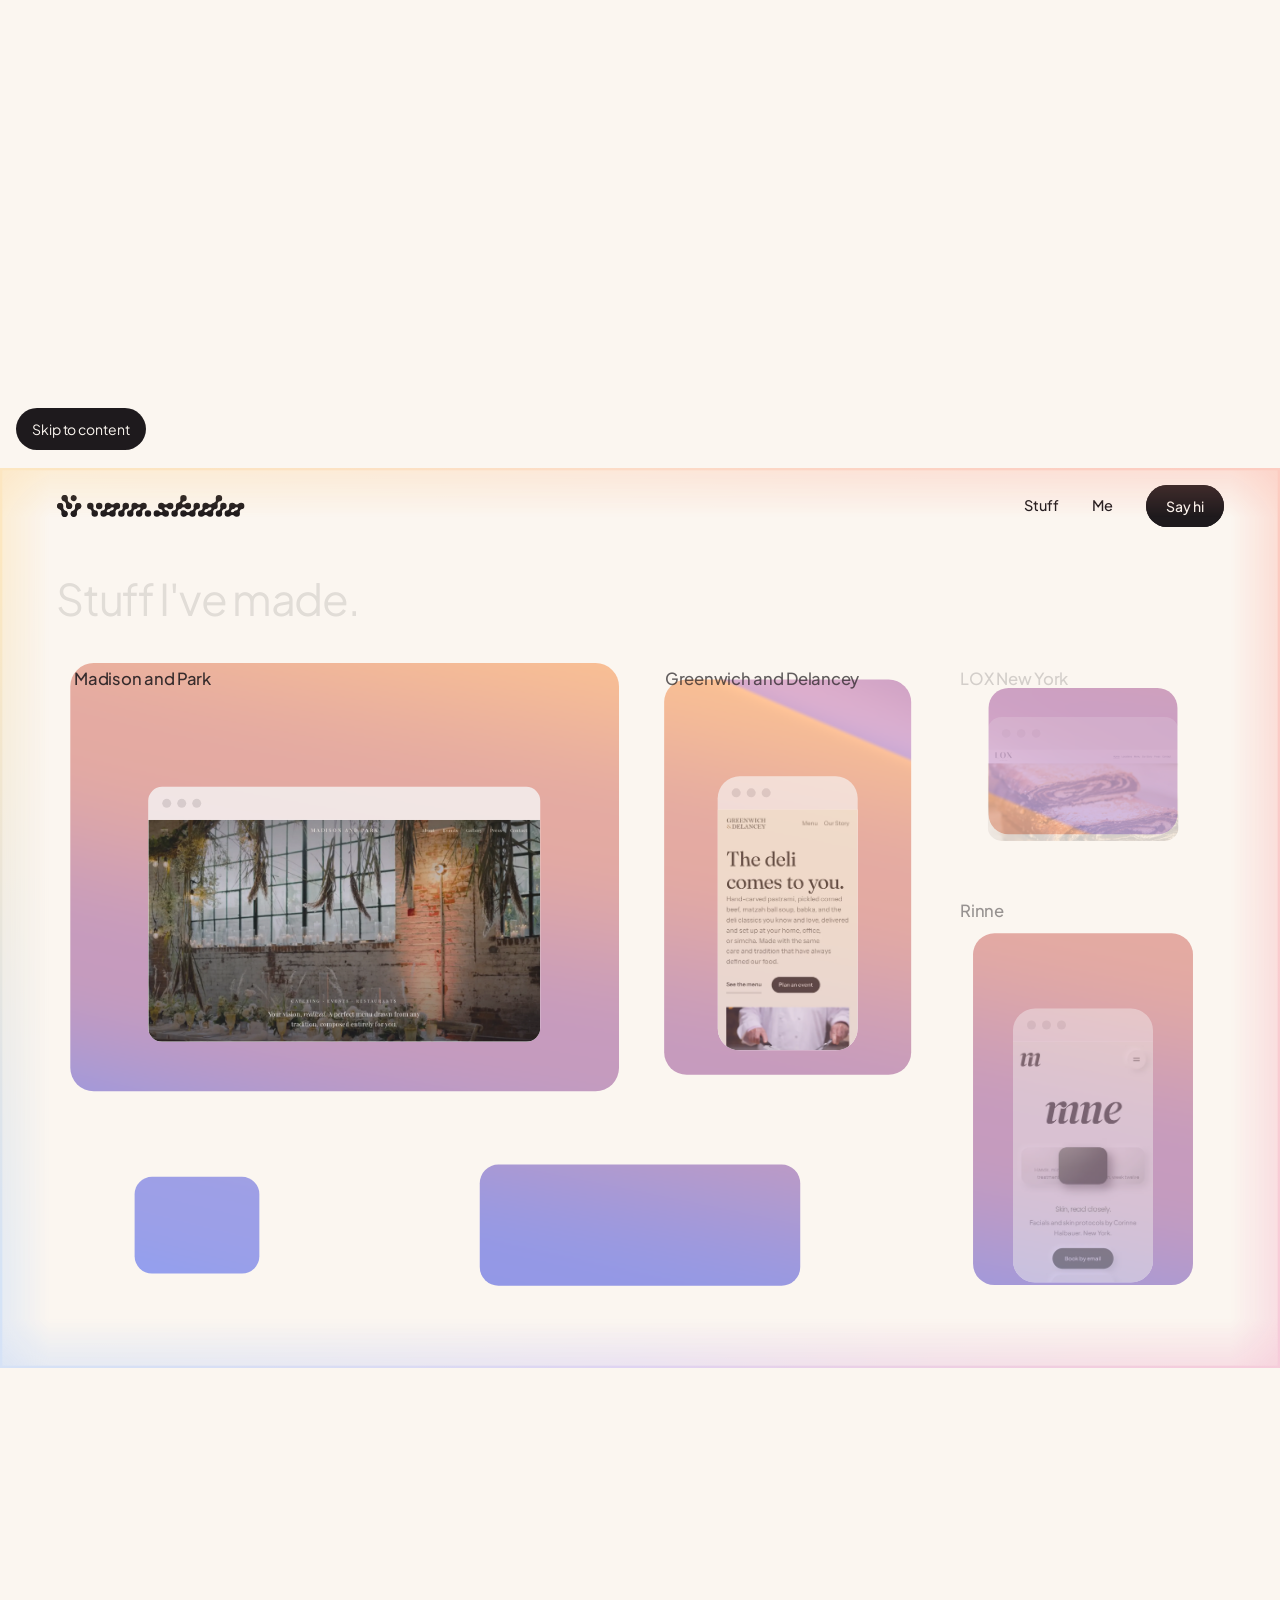
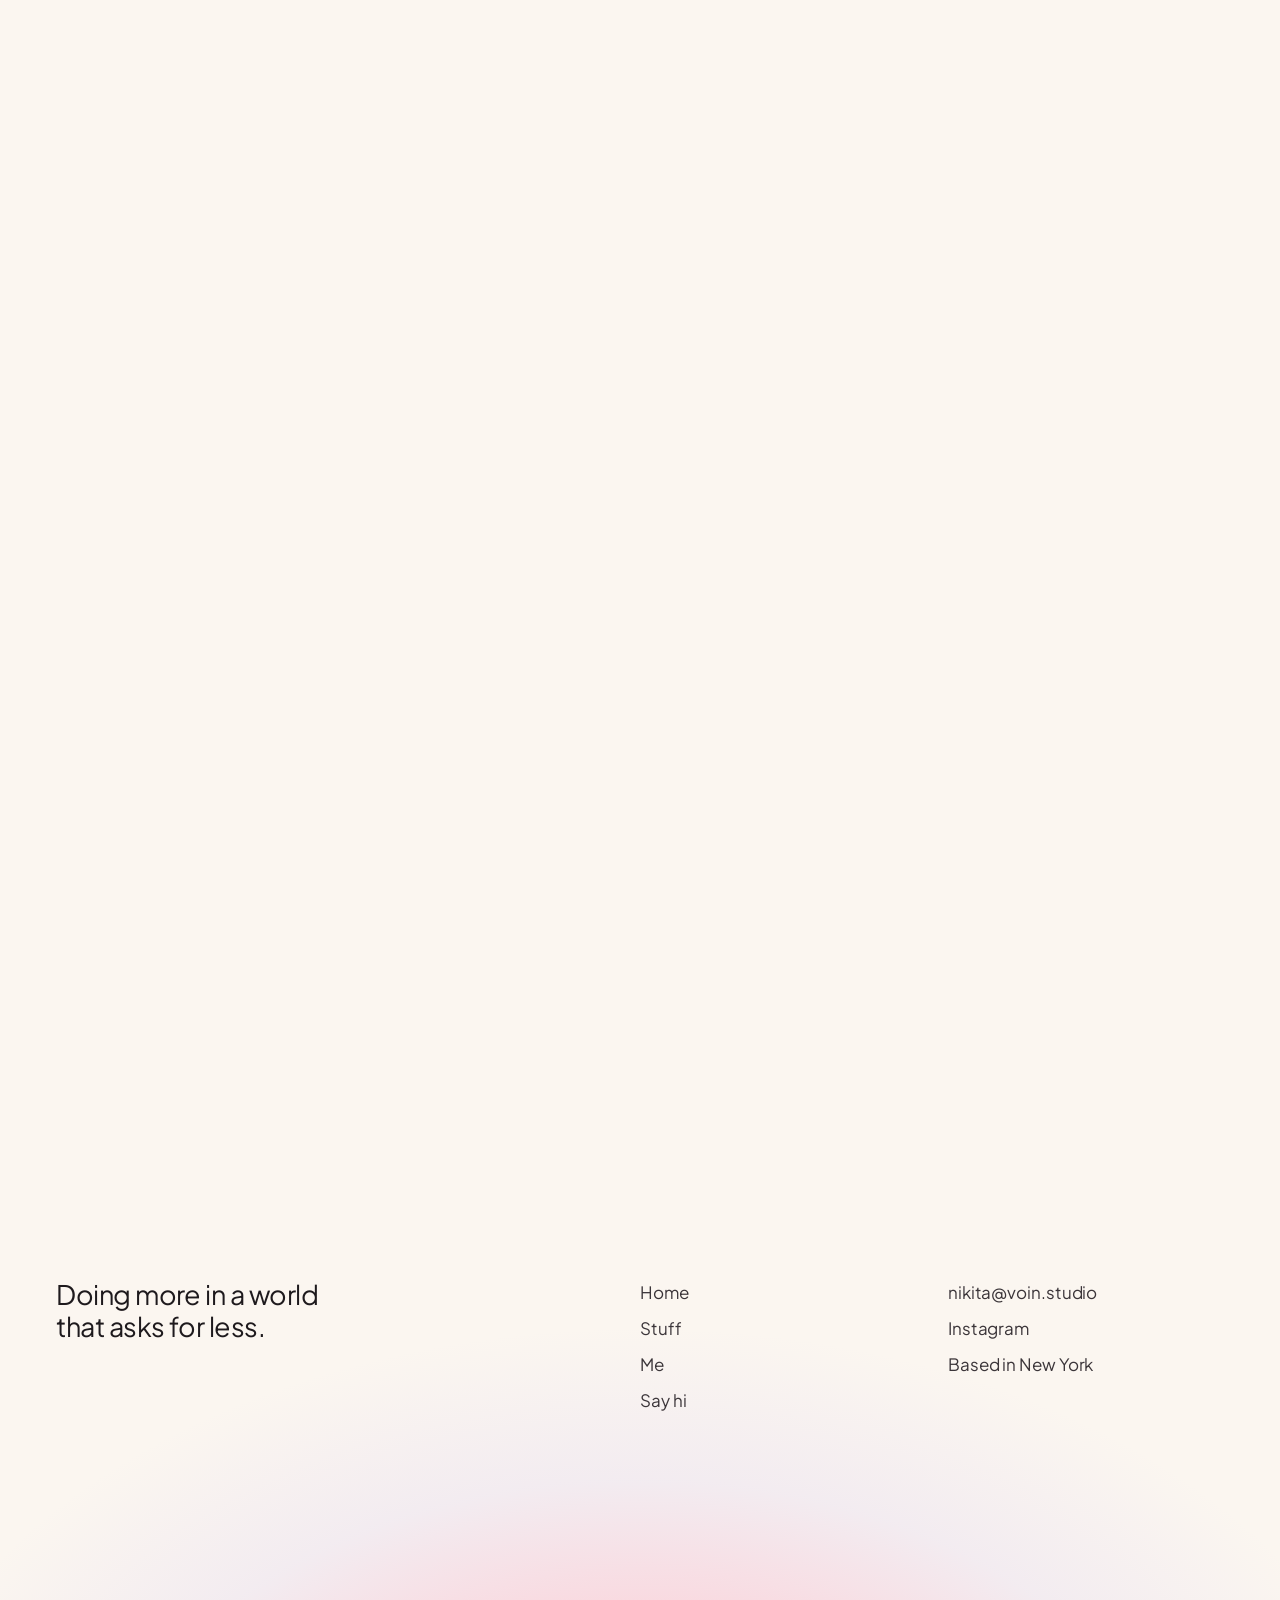
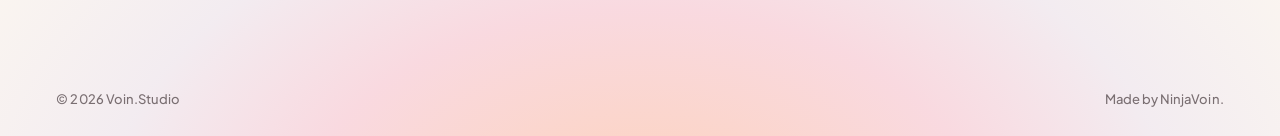
==== commit 04b13c0e: "Add files via upload" ====
--- a/index.html
+++ b/index.html
@@ -6,6 +6,11 @@
 <meta name="color-scheme" content="light only">
 <style>html{background:#FBF6F0;color-scheme:light}@view-transition{navigation:auto}::view-transition-old(root),::view-transition-new(root){animation:none}html.is-booting body{visibility:hidden;animation:vb 0s 4s forwards}@keyframes vb{to{visibility:visible}}/* the regular mouse is back; the dot stays hidden, the "View" label still follows */
 .cur-dot { display: none; }
+.mock-body.shot { padding: 0; display: block; position: relative; overflow: hidden; background: #fff; }
+.mock-body.shot img { position: absolute; inset: 0; width: 100%; height: 100%; object-fit: cover; object-position: top center; display: block; }
+.mock-body.shot .s-m, .mock.phone .mock-body.shot .s-d { display: none; }
+.mock.phone .mock-body.shot .s-m { display: block; }
+@container (max-aspect-ratio: 9 / 10) { .bt-face .mock-body.shot .s-d { display: none; } .bt-face .mock-body.shot .s-m { display: block; } }
 </style>
 <title>Voin.Studio | NinjaVoin makes stuff</title>
 <meta name="description" content="The world got boring. Voin.Studio is where NinjaVoin makes the other stuff: websites, logos, type, films, side quests and whatever idea you bring.">
@@ -25,7 +30,6 @@
 @font-face { font-family: 'Plus Jakarta Sans'; font-style: normal; font-weight: 400; font-display: swap; src: url(pjs-400.woff2) format('woff2'), url(https://cdn.jsdelivr.net/npm/@fontsource/plus-jakarta-sans@5.3.0/files/plus-jakarta-sans-latin-400-normal.woff2) format('woff2'); }
 @font-face { font-family: 'Plus Jakarta Sans'; font-style: normal; font-weight: 500; font-display: swap; src: url(pjs-500.woff2) format('woff2'), url(https://cdn.jsdelivr.net/npm/@fontsource/plus-jakarta-sans@5.3.0/files/plus-jakarta-sans-latin-500-normal.woff2) format('woff2'); }
 @font-face { font-family: 'Plus Jakarta Sans'; font-style: normal; font-weight: 600; font-display: swap; src: url(pjs-600.woff2) format('woff2'), url(https://cdn.jsdelivr.net/npm/@fontsource/plus-jakarta-sans@5.3.0/files/plus-jakarta-sans-latin-600-normal.woff2) format('woff2'); }
-@font-face { font-family: 'Voin Studio'; font-style: normal; font-weight: 400; font-display: block; src: url(voin-studio.woff2) format('woff2'); }
 
 /* ═══ Voin.Studio, design system ══════════════════════════════════
    Cream and sunset. One refined sans, a rare serif italic, slow eased
@@ -476,7 +480,7 @@
 </style>
 </head>
 <body>
-<svg width="0" height="0" style="position:absolute" aria-hidden="true" focusable="false"><defs><path id="vw" d="m53 36.7-.3-2.2-.8-2.1-1.1-1.8-1.3-1.4q-.9-.9-2.1-1.6l-2.4-1-1.9-.4H41l-2.2.4-2.1.8q-1 .5-1.9 1.2l-1.6 1.6-1.3 1.8-.9 2-.5 2.2-.1 2.2.3 2.2.8 2.1 1.1 1.8 1.3 1.4q.9.9 2.1 1.6l2.4 1 1.9.4h2.1l2.2-.4 2.1-.8q1-.4 1.9-1.2l1.6-1.6 1.3-1.8.9-2 .5-2.2zM37.2 60.4l-.9-2q-.5-1-1.3-1.8L33.4 55q-.9-.7-1.9-1.2t-2-.9l-1.9-.8q-1-.4-1.7-.9t-1.5-1.3l-1.2-1.6-.8-1.8q-.3-1-.3-1.9l.1-1.9.3-2 .2-2.2-.1-2.2-.5-2.2-.9-2q-.5-1-1.3-1.8l-1.6-1.6q-.9-.7-1.9-1.2l-2.1-.8-2.2-.4H10l-1.9.4-2.4 1q-1.2.7-2.1 1.6l-1.3 1.4-1.1 1.8-.8 2.1q-.3 1.1-.3 2.2L.2 39l.5 2.2.9 2q.5 1 1.3 1.8l1.6 1.6q.9.7 1.9 1.2t2 .9l1.9.8q1 .4 1.7.9.8.5 1.5 1.3l1.2 1.6.8 1.8q.3 1 .3 1.9l-.1 1.9-.3 2-.2 2.2.1 2.2.5 2.2.9 2q.5 1 1.3 1.8l1.6 1.6q.9.8 1.9 1.2l2.1.8 2.2.4h2.1l1.9-.4 2.4-1q1.2-.7 2.1-1.6l1.3-1.4 1.1-1.8.8-2.1q.3-1.1.3-2.2l-.1-2.2zm76.4-24.1-.4-1.9-1-2.4q-.7-1.2-1.6-2.1l-1.4-1.3-1.8-1.1-2.1-.8q-1.1-.3-2.2-.3l-2.2.1-2.2.5-1.9.8-1.5.9-1.3 1-1.4 1.1q-.7.7-1.6 1l-1.8.7-1.9.2-1.9-.2q-1-.2-1.8-.7l-1.6-1-1.3-1.1-.9-.7-1-.7-1.7-.9-2.1-.8-2.2-.4h-2.1l-1.9.4-2.4 1q-1.2.7-2.1 1.6L63 30.6l-1.1 1.8-.8 2.1q-.3 1.1-.3 2.2l-.1 1.9.1 1.2.2 1.1.3 1.6.1 1.9-.3 1.9q-.2.9-.8 1.8-.5.9-1.2 1.6T57.6 51l-1.7.9-1.7.7-1.5.7-1.5.8-1.6 1.3L48 57q-.7.9-1.2 1.9L46 61l-.4 2.2v2.1l.4 1.9 1 2.4q.7 1.2 1.6 2.1L50 73l1.8 1.1 2.1.8q1.1.3 2.2.3l2.2-.1 2.2-.5 1.9-.8 1.5-.9 1.3-1 1.4-1.1q.7-.7 1.6-1l1.8-.7 1.9-.2 1.9.2q1 .2 1.8.7l1.6 1 1.3 1.1.9.7 1 .7 1.7.9 2.1.8 2.2.4h2.1l1.9-.4 2.4-1q1.2-.7 2.1-1.6l1.3-1.4 1.1-1.8.8-2.1q.3-1.1.3-2.2l.1-1.9-.1-1.2-.2-1.1-.3-1.6-.1-1.9.3-1.9.8-1.8q.5-.9 1.2-1.6t1.5-1.3l1.7-.9 1.7-.7 1.5-.7 1.5-.8 1.6-1.3 1.6-1.6q.8-.9 1.2-1.9l.8-2.1.4-2.2zm-22 8.7-.4 1.5q-.2.9-.8 1.8-.5.9-1.2 1.6t-1.5 1.3l-1.7.9-1.7.6-1.4.5-1.7.8-1.5 1-1.1.9-1.4 1.1q-.7.6-1.6 1l-1.8.7-1.9.2-1.9-.2-1.5-.4-.7-.3-.2-.3-.1-.3.1-.8.4-1.5.8-1.8q.5-.9 1.2-1.6t1.5-1.3l1.7-.9 1.7-.6 1.4-.5 1.7-.8 1.5-1 1.1-.9 1.4-1.1q.7-.6 1.6-1l1.8-.7 1.9-.2 1.9.2 1.5.4.7.3.2.3.1.3zm73.9 5-1.7.6q-1 .3-1.7.9l-1.5 1.3c-.8.8-.8 1-1.2 1.6s-.6 1.2-.8 1.8q-.3 1-.3 1.9l.1 1.9.3 2 .2 2.2-.1 2.2-.5 2.2-.9 2q-.5 1-1.3 1.8l-1.6 1.6q-.9.8-1.9 1.2l-2.1.8-2.2.4h-2.1l-1.9-.4-2.4-1q-1.2-.7-2.1-1.6l-1.3-1.4-1.1-1.8-.8-2.1q-.3-1.1-.3-2.2l.1-2.2.5-2.2.9-2c.5-1 .8-1.3 1.3-1.8l1.6-1.6q.9-.7 1.9-1.2t2-.9c1-.3 1.3-.5 1.9-.8s1.2-.5 1.7-.9q.8-.5 1.5-1.3l1.2-1.6.8-1.8q.3-1 .3-1.9l-.1-1.9-.3-1.6-.2-1.1-.1-1.2.1-1.9q0-1.1.3-2.2l.8-2.1 1.1-1.8c.6-.8.7-.9 1.3-1.4q.9-.9 2.1-1.6l2.4-1 1.9-.4h2.1l2.2.4 2.1.8 1.7.9 1 .7.9.7 1.3 1.1q.7.6 1.6 1l1.8.7 1.9.2 1.9-.2q1-.2 1.8-.7l1.6-1 1.4-1.1 1.3-1 1.5-.9 1.9-.8 2.2-.5 2.2-.1 2.2.3 2.1.8 1.8 1.1 1.4 1.3q.9.9 1.6 2.1l1 2.4.4 1.9v2.1l-.4 2.2-.8 2.1q-.5 1-1.2 1.9l-1.6 1.6-1.6 1.3q-.7.6-1.5.8l-1.5.7-1.7.7q-1 .4-1.7.9l-1.5 1.3q-.7.7-1.2 1.6l-.8 1.8q-.3 1-.3 1.9l.1 1.9.3 2 .2 2.2-.1 2.2-.5 2.2-.9 2c-.5 1-.8 1.3-1.3 1.8l-1.6 1.6q-.9.8-1.9 1.2l-2.1.8-2.2.4h-2.1l-1.9-.4-2.4-1q-1.2-.7-2.1-1.6l-1.3-1.4-1.1-1.8-.8-2.1q-.3-1.1-.3-2.2l.1-2.2.5-2.2.9-2q.5-1 1.3-1.8l1.6-1.6q.9-.7 1.9-1.2t2-.9l1.9-.8q1-.4 1.7-.9t1.5-1.3l1.2-1.6.8-1.8.4-1.5.1-.8-.1-.3-.2-.3-.7-.3-1.5-.4-1.9-.2-1.9.2q-1 .2-1.8.7l-1.6 1-1.4 1.1-1.1.9-1.5 1-1.7.8-1.4.5Zm-29.6-23.3 2.4 1q1.2.7 2.1 1.6l1.3 1.4 1.1 1.8.8 2.1q.3 1.1.3 2.2l-.1 2.2-.5 2.2-.9 2c-.5 1-.8 1.3-1.3 1.8l-1.6 1.6q-.9.7-1.9 1.2t-2 .9l-1.9.8q-1 .4-1.7.9l-1.5 1.3-1.2 1.6-.8 1.8q-.3 1-.3 1.9l.1 1.9.3 2 .2 2.2-.1 2.2-.5 2.2-.9 2c-.5 1-.8 1.3-1.3 1.8l-1.6 1.6q-.9.8-1.9 1.2l-2.1.8-2.2.4h-2.1l-1.9-.4-2.4-1q-1.1-.7-2.1-1.6c-1-.9-.9-.9-1.3-1.4l-1.1-1.8-.8-2.1q-.3-1.1-.3-2.2l.1-2.2.5-2.2.9-2q.5-1 1.3-1.8l1.6-1.6q.9-.7 1.9-1.2t2-.9c1-.3 1.3-.5 1.9-.8q1-.4 1.7-.9.8-.5 1.5-1.3l1.2-1.6q.6-.9.8-1.8t.3-1.9l-.1-1.9-.3-2-.2-2.2.1-2.2.5-2.2.9-2q.5-1 1.3-1.8l1.6-1.6q.9-.7 1.9-1.2l2.1-.8 2.2-.4h2.1zM211.8 53l2.4 1q1.2.7 2.1 1.6l1.3 1.4 1.1 1.8.8 2.1q.3 1.1.3 2.2l-.1 2.2-.5 2.2-.9 2q-.5 1-1.3 1.8l-1.6 1.6q-.9.8-1.9 1.2l-2.1.8-2.2.4h-2.1l-1.9-.4-2.4-1q-1.2-.7-2.1-1.6l-1.3-1.4-1.1-1.8-.8-2.1q-.3-1.1-.3-2.2l.1-2.2.5-2.2.9-2c.5-1 .8-1.3 1.3-1.8l1.6-1.6q.9-.7 1.9-1.2c1-.5 1.4-.6 2.1-.8l2.2-.4h2.1zm31.3.6 2 1 1.8 1.2 1.6 1.2q.7.6 1.6 1l1.8.7 1.9.2 1.9-.2 1.5-.4.7-.3q.3-.2.2-.3l.1-.3-.1-.8-.4-1.5q-.2-.9-.8-1.8-.4-.9-1.2-1.6l-1.5-1.3-1.7-.9-1.7-.7-1.5-.7-1.5-.8-1.6-1.3-1.6-1.6q-.7-.9-1.2-1.9l-.8-2.1-.4-2.2v-2.1l.4-1.9 1-2.4q.7-1.1 1.6-2.1l1.4-1.3 1.8-1.1 2.1-.8q1.1-.3 2.2-.3l2.2.1 2.2.5 1.9.8 1.5.9 1.3 1 1.4 1.1q.7.6 1.6 1l1.8.7 1.9.2 1.9-.2q1-.2 1.8-.7l1.6-1 1.6-1.2 1.8-1.2q1-.7 2-1 1-.5 2.2-.6l2.2-.2 2.2.2 2.2.6 2 1 1.7 1.4 1.4 1.7q.6.9 1 1.9l.6 1.8q.3 1.2.4 2.6c.1 1.4-.2 1.9-.4 2.6l-.6 1.8-1 1.9-1.4 1.7L290 47l-2 1q-1 .4-2.2.6l-2.2.2-2.2-.2-2.2-.6-2-1-1.8-1.2-1.6-1.2q-.7-.6-1.6-1l-1.8-.7-1.9-.2-1.9.2-1.5.4-.7.3-.2.3-.1.3.1.8.4 1.5.8 1.8q.5.9 1.2 1.6t1.5 1.3c.8.6 1.1.6 1.7.9l1.7.7 1.5.7 1.5.8 1.6 1.3 1.6 1.6q.8.9 1.2 1.9l.8 2.1.4 2.2v2.1l-.4 1.9-1 2.4q-.7 1.1-1.6 2.1l-1.4 1.3-1.8 1.1-2.1.8q-1.1.3-2.2.3l-2.2-.1-2.2-.5-1.9-.8-1.5-.9-1.3-1-1.4-1.1q-.7-.7-1.6-1l-1.8-.7-1.9-.2-1.9.2q-1 .2-1.8.7l-1.6 1-1.6 1.2-1.8 1.2q-1 .7-2 1-1 .5-2.2.6l-2.2.2-2.2-.2-2.2-.6-2-1-1.7-1.4-1.4-1.7q-.7-.9-1-1.9l-.6-1.8q-.3-1.2-.4-2.6c-.1-1.4.2-1.9.4-2.6l.6-1.8 1-1.9 1.4-1.7 1.7-1.4 2-1q1-.4 2.2-.6l2.2-.2 2.2.2zm60.2-12.5.3 1.6.1 1.9-.3 1.9q-.2.9-.8 1.8-.5.9-1.2 1.6t-1.5 1.3l-1.7.9-1.9.8-2 .9q-1 .5-1.9 1.2l-1.6 1.6-1.3 1.8q-.6 1-.9 2l-.5 2.2-.1 2.2.3 2.2.8 2.1 1.1 1.8 1.3 1.4q.9.9 2.1 1.6l2.4 1 1.9.4h2.1l2.2-.4 2.1-.8q1-.4 1.9-1.2l1.6-1.6 1.3-1.8.9-2 .5-2.2.1-2.2-.2-2.2-.3-2-.1-1.9.3-1.9.8-1.8q.5-.9 1.2-1.6t1.5-1.3c.8-.6 1.1-.6 1.7-.9l1.7-.6 1.4-.5 1.4-.7 1.5-1.1 1.3-1 1.4-1.1q.7-.6 1.6-1l1.8-.7 1.9-.2 1.9.2q1 .2 1.8.7l1.6 1 1.6 1.2 1.8 1.2 2 1q1 .4 2.2.6l2.2.2 2.2-.2 2.2-.6 2-1 1.7-1.4 1.4-1.7q.6-.9 1-1.9l.6-1.8q.4-1.2.4-2.6c0-1.4-.2-1.9-.4-2.6l-.6-1.8-1-1.9-1.4-1.7-1.7-1.4q-1-.7-2-1-1-.5-2.2-.6l-2.2-.2-2.2.2-2.2.6-2 1-1.8 1.2-1.6 1.2q-.7.6-1.6 1l-1.8.7-1.9.2-1.9-.2-1.5-.4-.7-.3-.2-.3-.1-.3.1-.8.4-1.5.8-1.8c.5-.9.7-1.1 1.2-1.6l1.5-1.3 1.7-.9 1.9-.8 2-.9q1-.5 1.9-1.2c.9-.7 1.1-1 1.6-1.6l1.3-1.8q.6-1 .9-2l.5-2.2.1-2.2-.3-2.2-.8-2.1-1.1-1.8-1.3-1.4q-.9-.9-2.1-1.6l-2.4-1-1.9-.4H329l-2.2.4-2.1.8q-1 .5-1.9 1.2l-1.6 1.6-1.3 1.8-.9 2-.5 2.2-.1 2.2.2 2.2.3 2 .1 1.9-.3 1.9q-.2.9-.8 1.8-.5.9-1.2 1.6l-1.5 1.3-1.7.9-1.7.7-1.5.7-1.7.8q-1 .6-1.8 1.4l-1.3 1.4-1.1 1.8-.8 2.1q-.3 1.1-.3 2.2l-.1 1.9.1 1.2.2 1.1Zm78.7 5.6q-.9.7-1.9 1.2t-2 .9c-1 .3-1.3.5-1.9.8q-1 .4-1.7.9t-1.5 1.3c-.8.8-.8 1-1.2 1.6l-.8 1.8q-.3 1-.3 1.9l.1 1.9.3 1.6.2 1.1.1 1.2-.1 1.9q0 1.1-.3 2.2c-.3 1.1-.5 1.4-.8 2.1l-1.1 1.8-1.3 1.4q-.9.9-2.1 1.6l-2.4 1-1.9.4h-2.1l-2.2-.4-2.1-.8-1.7-.9-1-.7-.9-.7-1.3-1.1q-.7-.6-1.6-1l-1.8-.7-1.9-.2-1.9.2q-1 .2-1.8.7l-1.6 1-1.6 1.2-1.8 1.2q-1 .7-2 1-1 .5-2.2.6l-2.2.2-2.2-.2-2.2-.6-2-1-1.7-1.4-1.4-1.7q-.6-.9-1-1.9l-.6-1.8q-.4-1.2-.4-2.6c0-1.4.2-1.9.4-2.6l.6-1.8 1-1.9 1.4-1.7 1.7-1.4 2-1q1-.4 2.2-.6l2.2-.2 2.2.2 2.2.6 2 1 1.8 1.2 1.6 1.2q.7.6 1.6 1l1.8.7q1 .3 1.9.2l1.9-.2q1-.2 1.8-.7l1.6-1 1.4-1.1 1.1-.9 1.5-1 1.7-.8 1.4-.5 1.7-.6q1-.3 1.7-.9.8-.5 1.5-1.3l1.2-1.6.8-1.8q.3-1 .3-1.9l-.1-1.9-.3-2-.2-2.2.1-2.2.5-2.2.9-2c.5-1 .8-1.3 1.3-1.8l1.6-1.6q.9-.7 1.9-1.2l2.1-.8 2.2-.4h2.1l1.9.4q1.3.3 2.4 1 1.2.7 2.1 1.6l1.3 1.4 1.1 1.8.8 2.1q.3 1.1.3 2.2l-.1 2.2-.5 2.2-.9 2c-.5 1-.8 1.3-1.3 1.8l-1.6 1.6Zm80.2-36.1-.3-2.2q-.2-1-.8-2.1L460 4.5l-1.3-1.4q-.9-.9-2.1-1.6l-2.4-1-1.9-.4h-2.1l-2.2.4-2.1.8q-1 .5-1.9 1.2l-1.6 1.6-1.3 1.8-.9 2-.5 2.2-.1 2.2.2 2.2.3 2 .1 1.9-.3 1.9q-.2.9-.8 1.8-.4.9-1.2 1.6t-1.5 1.3l-1.7.9-1.7.6-1.4.5-1.4.7-1.5 1.1-1.3 1-1.4 1.1q-.7.6-1.6 1l-1.8.7-1.9.2-1.9-.2q-1-.2-1.8-.7l-1.6-1-1.3-1.1-.9-.7-1-.7-1.7-.9-2.1-.8-2.2-.4h-2.1l-1.9.4-2.4 1q-1.2.7-2.1 1.6l-1.3 1.4-1.1 1.8-.8 2.1q-.3 1.1-.3 2.2l-.1 1.9.1 1.2.2 1.1.3 1.6.1 1.9-.3 1.9q-.2.9-.8 1.8c-.6.9-.7 1.1-1.2 1.6l-1.5 1.3-1.7.9-1.7.7-1.5.7-1.5.8-1.6 1.3-1.6 1.6q-.7.9-1.2 1.9l-.8 2.1-.4 2.2v2.1l.4 1.9 1 2.4q.7 1.2 1.6 2.1l1.4 1.3 1.8 1.1 2.1.8q1.1.3 2.2.3l2.2-.1 2.2-.5 1.9-.8 1.5-.9 1.3-1 1.4-1.1q.7-.7 1.6-1l1.8-.7 1.9-.2 1.9.2q1 .2 1.8.7l1.6 1 1.3 1.1.9.7 1 .7 1.7.9 2.1.8 2.2.4h2.1l1.9-.4 2.4-1q1.2-.7 2.1-1.6l1.3-1.4 1.1-1.8.8-2.1q.3-1.1.3-2.2l.1-1.9-.1-1.2-.2-1.1-.3-1.6-.1-1.9.3-1.9.8-1.8q.5-.9 1.2-1.6t1.5-1.3l1.7-.9 1.7-.7 1.5-.7 1.7-.8q1-.5 1.8-1.4l1.3-1.4 1.1-1.8.8-2.1q.3-1.1.3-2.2l.1-1.9-.1-1.2-.2-1.1-.3-1.6-.1-1.9.3-1.9q.2-.9.8-1.8.5-.9 1.2-1.6l1.5-1.3 1.7-.9 1.9-.8 2-.9q1-.4 1.9-1.2l1.6-1.6 1.3-1.8.9-2 .5-2.2.1-2.2ZM425.1 45l-.4 1.5q-.2.9-.8 1.8c-.6.9-.7 1.1-1.2 1.6l-1.5 1.3-1.7.9-1.7.6-1.4.5-1.7.8-1.5 1-1.1.9-1.4 1.1q-.7.6-1.6 1l-1.8.7-1.9.2-1.9-.2-1.5-.4-.7-.3-.2-.3-.1-.3.1-.8.4-1.5.8-1.8q.5-.9 1.2-1.6t1.5-1.3l1.7-.9 1.7-.6 1.4-.5 1.7-.8 1.5-1 1.1-.9 1.4-1.1q.7-.6 1.6-1l1.8-.7q1-.3 1.9-.2l1.9.2 1.5.4.7.3q.3.2.2.3l.1.3zm44.3-18.3 2.4 1q1.2.7 2.1 1.6l1.3 1.4 1.1 1.8.8 2.1q.3 1.1.3 2.2l-.1 2.2-.5 2.2-.9 2c-.5 1-.8 1.3-1.3 1.8l-1.6 1.6q-.9.7-1.9 1.2t-2 .9l-1.9.8q-1 .4-1.7.9l-1.5 1.3-1.2 1.6-.8 1.8q-.3 1-.3 1.9l.1 1.9.3 2 .2 2.2-.1 2.2-.5 2.2-.9 2c-.5 1-.8 1.3-1.3 1.8l-1.6 1.6q-.9.8-1.9 1.2l-2.1.8-2.2.4h-2.1l-1.9-.4-2.4-1q-1.1-.7-2.1-1.6c-1-.9-.9-.9-1.3-1.4l-1.1-1.8-.8-2.1q-.3-1.1-.3-2.2l.1-2.2.5-2.2.9-2q.5-1 1.3-1.8l1.6-1.6q.9-.7 1.9-1.2t2-.9c1-.3 1.3-.5 1.9-.8q1-.4 1.7-.9.8-.5 1.5-1.3l1.2-1.6q.6-.9.8-1.8t.3-1.9l-.1-1.9-.3-2-.2-2.2.1-2.2.5-2.2.9-2q.5-1 1.3-1.8l1.6-1.6q.9-.7 1.9-1.2l2.1-.8 2.2-.4h2.1zm68.7 9.6-.4-1.9-1-2.4q-.7-1.2-1.6-2.1l-1.4-1.3-1.8-1.1-2.1-.8q-1.1-.3-2.2-.3l-2.2.1-2.2.5-1.9.8-1.5.9-1.3 1-1.4 1.1q-.7.7-1.6 1l-1.8.7-1.9.2-1.9-.2q-1-.2-1.8-.7l-1.6-1-1.3-1.1-.9-.7-1-.7-1.7-.9-2.1-.8-2.2-.4h-2.1l-1.9.4-2.4 1q-1.2.7-2.1 1.6l-1.3 1.4-1.1 1.8-.8 2.1q-.3 1.1-.3 2.2l-.1 1.9.1 1.2.2 1.1.3 1.6.1 1.9-.3 1.9q-.2.9-.8 1.8-.4.9-1.2 1.6t-1.5 1.3l-1.7.9-1.7.7-1.5.7-1.5.8-1.6 1.3-1.6 1.6q-.7.9-1.2 1.9l-.8 2.1-.4 2.2v2.1l.4 1.9 1 2.4q.7 1.2 1.6 2.1l1.4 1.3 1.8 1.1 2.1.8q1.1.3 2.2.3l2.2-.1 2.2-.5 1.9-.8 1.5-.9 1.3-1 1.4-1.1q.7-.7 1.6-1l1.8-.7 1.9-.2 1.9.2q1 .2 1.8.7l1.6 1 1.3 1.1.9.7 1 .7 1.7.9 2.1.8 2.2.4h2.1l1.9-.4 2.4-1q1.2-.7 2.1-1.6l1.3-1.4 1.1-1.8.8-2.1q.3-1.1.3-2.2l.1-1.9-.1-1.2-.2-1.1-.3-1.6-.1-1.9.3-1.9.8-1.8q.5-.9 1.2-1.6t1.5-1.3l1.7-.9 1.7-.7 1.5-.7 1.5-.8 1.6-1.3 1.6-1.6q.8-.9 1.2-1.9l.8-2.1.4-2.2zM516 45l-.4 1.5q-.2.9-.8 1.8c-.6.9-.7 1.1-1.2 1.6l-1.5 1.3-1.7.9-1.7.6-1.4.5-1.7.8-1.5 1-1.1.9-1.4 1.1q-.7.6-1.6 1l-1.8.7-1.9.2-1.9-.2-1.5-.4-.7-.3-.2-.3-.1-.3.1-.8.4-1.5q.2-.9.8-1.8.5-.9 1.2-1.6t1.5-1.3c.8-.6 1.1-.6 1.7-.9l1.7-.6 1.4-.5 1.7-.8 1.5-1 1.1-.9 1.4-1.1q.7-.6 1.6-1l1.8-.7 1.9-.2 1.9.2 1.5.4.7.3q.3.2.2.3l.1.3z"/></defs></svg>
+<svg width="0" height="0" style="position:absolute" aria-hidden="true" focusable="false"><defs><path id="vw" d="M22.211 37.684A11 11 0 1 1 0.211 37.684A11 11 0 1 1 22.211 37.684ZM52.531 37.684A11 11 0 1 1 30.531 37.684A11 11 0 1 1 52.531 37.684ZM67.69 63.942A11 11 0 1 1 45.69 63.942A11 11 0 1 1 67.69 63.942ZM128.329 63.942A11 11 0 1 1 106.329 63.942A11 11 0 1 1 128.329 63.942ZM158.648 63.942A11 11 0 1 1 136.648 63.942A11 11 0 1 1 158.648 63.942ZM249.606 63.942A11 11 0 1 1 227.606 63.942A11 11 0 1 1 249.606 63.942ZM310.245 63.942A11 11 0 1 1 288.245 63.942A11 11 0 1 1 310.245 63.942ZM340.564 63.942A11 11 0 1 1 318.564 63.942A11 11 0 1 1 340.564 63.942ZM401.203 63.942A11 11 0 1 1 379.203 63.942A11 11 0 1 1 401.203 63.942ZM461.842 63.942A11 11 0 1 1 439.842 63.942A11 11 0 1 1 461.842 63.942ZM492.161 63.942A11 11 0 1 1 470.161 63.942A11 11 0 1 1 492.161 63.942ZM219.287 63.942A11 11 0 1 1 197.287 63.942A11 11 0 1 1 219.287 63.942ZM37.371 63.942A11 11 0 1 1 15.371 63.942A11 11 0 1 1 37.371 63.942ZM82.85 37.684A11 11 0 1 1 60.85 37.684A11 11 0 1 1 82.85 37.684ZM98.01 63.942A11 11 0 1 1 76.01 63.942A11 11 0 1 1 98.01 63.942ZM143.489 37.684A11 11 0 1 1 121.489 37.684A11 11 0 1 1 143.489 37.684ZM113.169 37.684A11 11 0 1 1 91.169 37.684A11 11 0 1 1 113.169 37.684ZM173.808 37.684A11 11 0 1 1 151.808 37.684A11 11 0 1 1 173.808 37.684ZM279.926 63.942A11 11 0 1 1 257.926 63.942A11 11 0 1 1 279.926 63.942ZM204.127 37.684A11 11 0 1 1 182.127 37.684A11 11 0 1 1 204.127 37.684ZM325.405 37.684A11 11 0 1 1 303.405 37.684A11 11 0 1 1 325.405 37.684ZM264.766 37.684A11 11 0 1 1 242.766 37.684A11 11 0 1 1 264.766 37.684ZM370.884 63.942A11 11 0 1 1 348.884 63.942A11 11 0 1 1 370.884 63.942ZM188.968 63.942A11 11 0 1 1 166.968 63.942A11 11 0 1 1 188.968 63.942ZM340.564 11.427A11 11 0 1 1 318.564 11.427A11 11 0 1 1 340.564 11.427ZM355.724 37.684A11 11 0 1 1 333.724 37.684A11 11 0 1 1 355.724 37.684ZM416.363 37.684A11 11 0 1 1 394.363 37.684A11 11 0 1 1 416.363 37.684ZM431.522 63.942A11 11 0 1 1 409.522 63.942A11 11 0 1 1 431.522 63.942ZM295.085 37.684A11 11 0 1 1 273.085 37.684A11 11 0 1 1 295.085 37.684ZM386.043 37.684A11 11 0 1 1 364.043 37.684A11 11 0 1 1 386.043 37.684ZM477.001 37.684A11 11 0 1 1 455.001 37.684A11 11 0 1 1 477.001 37.684ZM446.682 37.684A11 11 0 1 1 424.682 37.684A11 11 0 1 1 446.682 37.684ZM507.321 37.684A11 11 0 1 1 485.321 37.684A11 11 0 1 1 507.321 37.684ZM522.481 63.942A11 11 0 1 1 500.481 63.942A11 11 0 1 1 522.481 63.942ZM461.842 11.427A11 11 0 1 1 439.842 11.427A11 11 0 1 1 461.842 11.427ZM537.64 37.684A11 11 0 1 1 515.64 37.684A11 11 0 1 1 537.64 37.684ZM21.921 40.194A11.151 11.151 0 0 0 29.553 53.412L15.661 61.433A11.151 11.151 0 0 0 8.029 48.214ZM53.508 53.412A11.151 11.151 0 0 0 61.14 40.194L75.032 48.214A11.151 11.151 0 0 0 67.4 61.433ZM64.218 55.921A11.151 11.151 0 0 0 79.482 55.921L79.482 71.962A11.151 11.151 0 0 0 64.218 71.962ZM114.147 53.412A11.151 11.151 0 0 0 121.779 40.194L135.671 48.214A11.151 11.151 0 0 0 128.039 61.433ZM144.466 53.412A11.151 11.151 0 0 0 152.098 40.194L165.99 48.214A11.151 11.151 0 0 0 158.358 61.433ZM246.134 55.921A11.151 11.151 0 0 0 261.398 55.921L261.398 71.962A11.151 11.151 0 0 0 246.134 71.962ZM296.063 53.412A11.151 11.151 0 0 0 303.695 40.194L317.587 48.214A11.151 11.151 0 0 0 309.955 61.433ZM337.092 55.921A11.151 11.151 0 0 0 352.356 55.921L352.356 71.962A11.151 11.151 0 0 0 337.092 71.962ZM387.021 53.412A11.151 11.151 0 0 0 394.653 40.194L408.545 48.214A11.151 11.151 0 0 0 400.913 61.433ZM397.731 55.921A11.151 11.151 0 0 0 412.994 55.921L412.994 71.962A11.151 11.151 0 0 0 397.731 71.962ZM447.66 53.412A11.151 11.151 0 0 0 455.292 40.194L469.183 48.214A11.151 11.151 0 0 0 461.552 61.433ZM477.979 53.412A11.151 11.151 0 0 0 485.611 40.194L499.503 48.214A11.151 11.151 0 0 0 491.871 61.433ZM488.689 55.921A11.151 11.151 0 0 0 503.952 55.921L503.952 71.962A11.151 11.151 0 0 0 488.689 71.962ZM79.378 29.664A11.151 11.151 0 0 0 94.641 29.664L94.641 45.705A11.151 11.151 0 0 0 79.378 45.705ZM83.828 53.412A11.151 11.151 0 0 0 91.459 40.194L105.351 48.214A11.151 11.151 0 0 0 97.72 61.433ZM170.336 29.664A11.151 11.151 0 0 0 185.599 29.664L185.599 45.705A11.151 11.151 0 0 0 170.336 45.705ZM258.216 61.433A11.151 11.151 0 0 0 250.584 48.214L264.476 40.194A11.151 11.151 0 0 0 272.108 53.412ZM196.309 48.214A11.151 11.151 0 0 0 188.678 61.433L174.786 53.412A11.151 11.151 0 0 0 182.417 40.194ZM311.223 27.155A11.151 11.151 0 0 0 318.854 13.936L332.746 21.957A11.151 11.151 0 0 0 325.115 35.175ZM321.933 29.664A11.151 11.151 0 0 0 337.196 29.664L337.196 45.705A11.151 11.151 0 0 0 321.933 45.705ZM261.294 29.664A11.151 11.151 0 0 0 276.557 29.664L276.557 45.705A11.151 11.151 0 0 0 261.294 45.705ZM356.702 53.412A11.151 11.151 0 0 0 364.333 40.194L378.225 48.214A11.151 11.151 0 0 0 370.594 61.433ZM412.891 29.664A11.151 11.151 0 0 0 428.154 29.664L428.154 45.705A11.151 11.151 0 0 0 412.891 45.705ZM417.341 53.412A11.151 11.151 0 0 0 424.972 40.194L438.864 48.214A11.151 11.151 0 0 0 431.232 61.433ZM432.5 27.155A11.151 11.151 0 0 0 440.132 13.936L454.024 21.957A11.151 11.151 0 0 0 446.392 35.175ZM503.849 29.664A11.151 11.151 0 0 0 519.112 29.664L519.112 45.705A11.151 11.151 0 0 0 503.849 45.705ZM508.299 53.412A11.151 11.151 0 0 0 515.93 40.194L529.822 48.214A11.151 11.151 0 0 0 522.19 61.433ZM67.639 55.482A2.5 2.5 0 0 0 69.491 58.689A11.151 11.151 0 0 1 67.15 57.903A11.151 11.151 0 0 1 67.639 55.482ZM256.125 58.689A2.5 2.5 0 0 0 257.977 55.482A11.151 11.151 0 0 1 258.466 57.903A11.151 11.151 0 0 1 256.125 58.689ZM401.152 55.482A2.5 2.5 0 0 0 403.004 58.689A11.151 11.151 0 0 1 400.663 57.903A11.151 11.151 0 0 1 401.152 55.482ZM492.11 55.482A2.5 2.5 0 0 0 493.962 58.689A11.151 11.151 0 0 1 491.621 57.903A11.151 11.151 0 0 1 492.11 55.482ZM89.369 42.937A11.151 11.151 0 0 1 91.71 43.723A11.151 11.151 0 0 1 91.22 46.144A2.5 2.5 0 0 0 89.369 42.937ZM180.327 42.937A11.151 11.151 0 0 1 182.668 43.723A11.151 11.151 0 0 1 182.178 46.144A2.5 2.5 0 0 0 180.327 42.937ZM264.715 46.144A11.151 11.151 0 0 1 264.226 43.723A11.151 11.151 0 0 1 266.567 42.937A2.5 2.5 0 0 0 264.715 46.144ZM325.354 29.225A2.5 2.5 0 0 0 327.205 32.432A11.151 11.151 0 0 1 324.864 31.646A11.151 11.151 0 0 1 325.354 29.225ZM422.881 42.937A11.151 11.151 0 0 1 425.222 43.723A11.151 11.151 0 0 1 424.733 46.144A2.5 2.5 0 0 0 422.881 42.937ZM513.84 42.937A11.151 11.151 0 0 1 516.181 43.723A11.151 11.151 0 0 1 515.691 46.144A2.5 2.5 0 0 0 513.84 42.937Z"/></defs></svg>
 <a class="skip" href="#main">Skip to content</a>
 <div class="edge" aria-hidden="true"><i></i></div>
 <div class="wave" aria-hidden="true"><div class="wash"></div><b></b><b></b><b></b><b></b><b></b></div>
@@ -519,7 +523,7 @@
 
     <div class="hero-brand">
       <svg class="hero-mark" viewBox="-124 -112 248 224" aria-hidden="true"><g class="mk" fill="currentColor"><path d="M-42.59 109.47C-37.04 108.87 -31.86 106.83 -27.3 103.45C-25.83 102.36 -23.18 99.79 -21.99 98.29C-17.6 92.77 -15.26 86.1 -15.26 79.11C-15.26 74.2 -16.36 69.69 -18.64 65.24C-20.32 61.96 -22.4 59.35 -25.6 56.53C-28.22 54.22 -30.47 52.57 -36.88 48.25C-43.15 44.04 -44.31 43.22 -46.13 41.8C-53.95 35.7 -57.07 30.8 -58.78 21.98C-59.41 18.72 -59.63 16.59 -60.2 8.12C-60.76 -0.19 -60.97 -2.16 -61.69 -5.81C-63.02 -12.55 -65.59 -17.36 -70.31 -21.92C-72.72 -24.25 -75.03 -25.89 -77.9 -27.3C-82.19 -29.4 -86.6 -30.42 -91.42 -30.42C-96.24 -30.42 -100.19 -29.52 -104.55 -27.43C-112.79 -23.48 -118.67 -16.31 -120.91 -7.44C-121.55 -4.89 -121.8 -2.81 -121.8 0.07C-121.8 3.63 -121.39 6.23 -120.32 9.52C-118.71 14.45 -116.14 18.38 -112.03 22.16C-109.31 24.66 -106.87 26.46 -99.31 31.54C-91.96 36.47 -89.71 38.16 -86.88 40.88C-81.1 46.45 -78.77 51.78 -77.57 62.23C-77.49 62.92 -77.2 66.7 -76.93 70.63C-76.25 80.45 -75.87 83.47 -74.82 87.5C-73.13 93.94 -69.44 99.4 -64.01 103.5C-59.57 106.84 -53.84 109.05 -48.37 109.52C-47.06 109.64 -43.85 109.61 -42.59 109.47ZM50.4 109.27C59.31 107.78 66.96 102.71 71.58 95.24C73.51 92.12 74.6 89.18 75.45 84.79C76.19 81.02 76.37 79.32 77 69.93C77.45 63.45 77.68 61.03 78.13 58.38C79.38 51.06 81.45 46.56 85.58 42.19C88.42 39.18 91.66 36.68 99.68 31.29C102.64 29.3 105.64 27.26 106.33 26.76C111.35 23.15 114.76 19.88 116.99 16.52C119.08 13.38 120.59 9.6 121.36 5.58C122.95 -2.66 120.85 -11.56 115.71 -18.41C114.62 -19.86 112.09 -22.47 110.67 -23.61C101.23 -31.2 88.53 -32.58 77.79 -27.21C72.98 -24.8 68.98 -21.26 66.04 -16.8C63.84 -13.47 62.53 -10.06 61.61 -5.32C60.98 -2.04 60.77 0.07 60.2 8.54C59.65 16.66 59.43 18.78 58.79 22.12C57.51 28.76 55.43 32.96 51.28 37.26C48.3 40.34 45.74 42.31 37.43 47.9C27.91 54.29 24.85 56.76 21.71 60.55C17.85 65.22 15.53 71.57 15.3 78.12C14.82 92.14 23.91 104.61 37.47 108.49C38.74 108.86 41.44 109.37 42.91 109.53C44.13 109.66 49.11 109.49 50.4 109.27ZM4.19 30.16C10.5 29.32 16.49 26.4 21.12 21.92C25.3 17.86 28.06 13.16 29.47 7.64C30.76 2.62 30.78 -2.68 29.54 -7.51C28.57 -11.27 26.87 -14.87 24.74 -17.71C21.7 -21.75 18.36 -24.51 8.27 -31.29C0.01 -36.85 -2.89 -39.08 -5.72 -42.08C-9.97 -46.57 -12.03 -51.01 -13.29 -58.38C-13.73 -60.95 -13.98 -63.59 -14.49 -71C-14.99 -78.24 -15.23 -80.73 -15.69 -83.44C-16.92 -90.63 -19.29 -95.62 -23.66 -100.16C-28.42 -105.1 -34.21 -108.13 -41.15 -109.3C-43.45 -109.69 -48.33 -109.65 -50.73 -109.22C-57.2 -108.07 -62.65 -105.24 -67.21 -100.67C-69.93 -97.94 -71.94 -95.06 -73.41 -91.77C-77.16 -83.37 -77.04 -74.04 -73.08 -65.87C-70.86 -61.27 -67.65 -57.69 -61.98 -53.43C-60.81 -52.56 -57.2 -50.06 -53.97 -47.89C-45.66 -42.3 -43.09 -40.32 -40.11 -37.22C-35.97 -32.92 -33.91 -28.77 -32.63 -22.12C-31.99 -18.79 -31.77 -16.62 -31.22 -8.61C-30.72 -1.18 -30.6 0.11 -30.17 3.03C-29.74 5.91 -29.24 8.17 -28.54 10.29C-26.21 17.4 -20.72 23.65 -13.72 27.16C-8.05 30 -2.11 30.99 4.19 30.16ZM48.93 -48.87C54.54 -49.5 59.97 -51.7 64.47 -55.14C65.68 -56.07 67.92 -58.25 69.11 -59.68C72.52 -63.76 74.79 -68.68 75.76 -74.13C76.19 -76.57 76.23 -81.55 75.83 -83.91C74.97 -89.05 72.71 -94.19 69.57 -98.14C66.91 -101.5 63.03 -104.59 59.15 -106.47C56.26 -107.87 53.47 -108.76 50.4 -109.27C48.54 -109.58 44.65 -109.69 42.77 -109.49C32.12 -108.35 23.07 -102.08 18.41 -92.6C15.12 -85.91 14.39 -78.16 16.38 -70.99C19.28 -60.56 27.51 -52.48 38.07 -49.71C39.48 -49.34 41.55 -48.96 42.98 -48.82C44.09 -48.7 47.76 -48.73 48.93 -48.87Z"/></g></svg>
-      <div class="hero-word" role="img" aria-label="voin.studio"><svg viewBox="0 0 538.2 76.5" fill="currentColor" aria-hidden="true" focusable="false"><style>@keyframes vsw-pop{0%{transform:scale(0.0001);opacity:0}0.01%{opacity:1}3.571%{transform:scale(0.1599)}7.143%{transform:scale(0.3041)}10.714%{transform:scale(0.4336)}14.286%{transform:scale(0.5489)}17.857%{transform:scale(0.6508)}21.429%{transform:scale(0.74)}25%{transform:scale(0.8174)}28.571%{transform:scale(0.8836)}32.143%{transform:scale(0.9394)}35.714%{transform:scale(0.9855)}39.286%{transform:scale(1.0226)}42.857%{transform:scale(1.0515)}46.429%{transform:scale(1.073)}50%{transform:scale(1.0877)}53.571%{transform:scale(1.0964)}57.143%{transform:scale(1.0999)}60.714%{transform:scale(1.0988)}64.286%{transform:scale(1.094)}67.857%{transform:scale(1.0861)}71.429%{transform:scale(1.0759)}75%{transform:scale(1.0641)}78.571%{transform:scale(1.0516)}82.143%{transform:scale(1.0389)}85.714%{transform:scale(1.0268)}89.286%{transform:scale(1.0162)}92.857%{transform:scale(1.0077)}96.429%{transform:scale(1.002)}100%{transform:scale(1)}}@keyframes vsw-dot{0%{transform:scale(0.0001);opacity:0}0.01%{opacity:1}3.571%{transform:scale(0.1831)}7.143%{transform:scale(0.3472)}10.714%{transform:scale(0.4932)}14.286%{transform:scale(0.6222)}17.857%{transform:scale(0.7349)}21.429%{transform:scale(0.8324)}25%{transform:scale(0.9156)}28.571%{transform:scale(0.9854)}32.143%{transform:scale(1.0428)}35.714%{transform:scale(1.0886)}39.286%{transform:scale(1.1238)}42.857%{transform:scale(1.1493)}46.429%{transform:scale(1.166)}50%{transform:scale(1.175)}53.571%{transform:scale(1.1771)}57.143%{transform:scale(1.1732)}60.714%{transform:scale(1.1643)}64.286%{transform:scale(1.1512)}67.857%{transform:scale(1.135)}71.429%{transform:scale(1.1166)}75%{transform:scale(1.0969)}78.571%{transform:scale(1.0767)}82.143%{transform:scale(1.0572)}85.714%{transform:scale(1.0391)}89.286%{transform:scale(1.0234)}92.857%{transform:scale(1.011)}96.429%{transform:scale(1.0029)}100%{transform:scale(1)}}@keyframes vsw-grow{0%{transform:scaleX(0.0001);opacity:0}0.01%{opacity:1}3.571%{transform:scaleX(0.1432)}7.143%{transform:scaleX(0.2733)}10.714%{transform:scaleX(0.3907)}14.286%{transform:scaleX(0.4962)}17.857%{transform:scaleX(0.5903)}21.429%{transform:scaleX(0.6737)}25%{transform:scaleX(0.7469)}28.571%{transform:scaleX(0.8105)}32.143%{transform:scaleX(0.8652)}35.714%{transform:scaleX(0.9114)}39.286%{transform:scaleX(0.95)}42.857%{transform:scaleX(0.9813)}46.429%{transform:scaleX(1.0061)}50%{transform:scaleX(1.025)}53.571%{transform:scaleX(1.0385)}57.143%{transform:scaleX(1.0472)}60.714%{transform:scaleX(1.0518)}64.286%{transform:scaleX(1.0528)}67.857%{transform:scaleX(1.0509)}71.429%{transform:scaleX(1.0466)}75%{transform:scaleX(1.0406)}78.571%{transform:scaleX(1.0335)}82.143%{transform:scaleX(1.0257)}85.714%{transform:scaleX(1.0181)}89.286%{transform:scaleX(1.0111)}92.857%{transform:scaleX(1.0053)}96.429%{transform:scaleX(1.0014)}100%{transform:scaleX(1)}}@keyframes vsw-fuse{0%{transform:scaleY(0.0001);opacity:0}0.01%{opacity:1}3.571%{transform:scaleY(0.1432)}7.143%{transform:scaleY(0.2733)}10.714%{transform:scaleY(0.3907)}14.286%{transform:scaleY(0.4962)}17.857%{transform:scaleY(0.5903)}21.429%{transform:scaleY(0.6737)}25%{transform:scaleY(0.7469)}28.571%{transform:scaleY(0.8105)}32.143%{transform:scaleY(0.8652)}35.714%{transform:scaleY(0.9114)}39.286%{transform:scaleY(0.95)}42.857%{transform:scaleY(0.9813)}46.429%{transform:scaleY(1.0061)}50%{transform:scaleY(1.025)}53.571%{transform:scaleY(1.0385)}57.143%{transform:scaleY(1.0472)}60.714%{transform:scaleY(1.0518)}64.286%{transform:scaleY(1.0528)}67.857%{transform:scaleY(1.0509)}71.429%{transform:scaleY(1.0466)}75%{transform:scaleY(1.0406)}78.571%{transform:scaleY(1.0335)}82.143%{transform:scaleY(1.0257)}85.714%{transform:scaleY(1.0181)}89.286%{transform:scaleY(1.0111)}92.857%{transform:scaleY(1.0053)}96.429%{transform:scaleY(1.0014)}100%{transform:scaleY(1)}}@keyframes vsw-go{0%{transform:translateX(calc(var(--L) * -1));opacity:0}0.01%{opacity:1}3.571%{transform:translateX(calc(var(--L) * -0.8568))}7.143%{transform:translateX(calc(var(--L) * -0.7267))}10.714%{transform:translateX(calc(var(--L) * -0.6093))}14.286%{transform:translateX(calc(var(--L) * -0.5038))}17.857%{transform:translateX(calc(var(--L) * -0.4097))}21.429%{transform:translateX(calc(var(--L) * -0.3263))}25%{transform:translateX(calc(var(--L) * -0.2531))}28.571%{transform:translateX(calc(var(--L) * -0.1895))}32.143%{transform:translateX(calc(var(--L) * -0.1348))}35.714%{transform:translateX(calc(var(--L) * -0.0886))}39.286%{transform:translateX(calc(var(--L) * -0.05))}42.857%{transform:translateX(calc(var(--L) * -0.0187))}46.429%{transform:translateX(calc(var(--L) * 0.0061))}50%{transform:translateX(calc(var(--L) * 0.025))}53.571%{transform:translateX(calc(var(--L) * 0.0385))}57.143%{transform:translateX(calc(var(--L) * 0.0472))}60.714%{transform:translateX(calc(var(--L) * 0.0518))}64.286%{transform:translateX(calc(var(--L) * 0.0528))}67.857%{transform:translateX(calc(var(--L) * 0.0509))}71.429%{transform:translateX(calc(var(--L) * 0.0466))}75%{transform:translateX(calc(var(--L) * 0.0406))}78.571%{transform:translateX(calc(var(--L) * 0.0335))}82.143%{transform:translateX(calc(var(--L) * 0.0257))}85.714%{transform:translateX(calc(var(--L) * 0.0181))}89.286%{transform:translateX(calc(var(--L) * 0.0111))}92.857%{transform:translateX(calc(var(--L) * 0.0053))}96.429%{transform:translateX(calc(var(--L) * 0.0014))}100%{transform:translateX(calc(var(--L) * 0))}}@keyframes vsw-in{from{opacity:0}to{opacity:1}}@keyframes vsw-out{from{opacity:1}to{opacity:0}}.vsw-p{animation:vsw-pop 340ms linear both}.vsw-d{animation:vsw-dot 600ms linear both}.vsw-g{animation:vsw-grow 460ms linear both}.vsw-z{animation:vsw-fuse 460ms linear both}.vsw-t{animation:vsw-go 460ms linear both}.vsw-fin{animation:vsw-in 1ms steps(1,end) both;animation-delay:2849ms}.vsw-parts{animation:vsw-out 1ms steps(1,end) both;animation-delay:2849ms}@media (prefers-reduced-motion:reduce){.vsw-parts{display:none}.vsw-fin{animation:none}}</style><g class="vsw-parts"><g transform="translate(11.30 37.50) rotate(60.14)"><path class="vsw-g" style="animation-delay:187ms" d="M32.5 -11.1 30.8 -11.3 29.5 -11.2 27.8 -10.9 26.4 -10.5 25.2 -10.0 23.5 -9.0 21.1 -7.1 19.5 -6.0 18.6 -5.6 17.4 -5.2 15.4 -5.0 13.4 -5.1 12.0 -5.6 10.3 -6.6 7.7 -8.6 6.7 -9.3 4.9 -10.3 3.2 -10.8 1.8 -11.2 -0.5 -11.3 -1.7 -11.1 -3.9 -10.5 -5.7 -9.7 -7.5 -8.3 -9.0 -6.7 -10.1 -5.0 -10.9 -2.7 -11.3 -0.7 -11.2 1.1 -10.7 3.6 -10.2 4.9 -9.4 6.2 -8.3 7.6 -7.4 8.5 -6.4 9.2 -4.4 10.3 -3.0 10.8 -1.6 11.1 0.2 11.3 1.5 11.2 3.1 10.8 4.6 10.4 5.5 10.0 7.2 8.9 9.6 7.1 11.2 6.0 12.1 5.6 13.3 5.2 15.3 4.9 17.3 5.1 18.7 5.6 20.4 6.6 23.0 8.6 24.0 9.3 25.8 10.2 27.4 10.8 28.9 11.2 31.2 11.2 32.4 11.1 34.6 10.5 36.2 9.8 38.0 8.5 39.1 7.4 40.4 5.6 41.1 4.3 41.7 2.4 41.9 0.6 41.9 -0.9 41.5 -3.1 41.0 -4.7 40.1 -6.2 38.8 -7.8 37.5 -9.0 35.8 -10.0 34.5 -10.6Z"/><circle class="vsw-t" cx="30.33" r="11.0" style="--L:30.33px;animation-delay:187ms"/></g><g transform="translate(57.30 63.60) rotate(-60.26)"><path class="vsw-g" style="animation-delay:427ms" d="M36.0 -9.8 34.9 -10.4 33.0 -11.1 31.3 -11.4 29.3 -11.5 27.3 -11.2 25.7 -10.6 23.0 -9.2 22.0 -8.5 20.1 -6.9 18.4 -5.8 16.5 -5.2 15.6 -5.1 14.5 -5.1 12.6 -5.4 11.0 -6.1 9.2 -7.2 7.5 -8.5 6.3 -9.4 4.5 -10.3 1.1 -11.3 -0.1 -11.5 -1.1 -11.5 -2.6 -11.3 -3.8 -11.0 -5.7 -10.3 -6.6 -9.8 -7.6 -9.1 -8.8 -7.9 -9.8 -6.7 -10.5 -5.7 10.1 6.3 10.1 6.1 10.4 5.8 10.8 5.6 12.2 5.2 13.5 4.9 15.2 4.9 17.0 5.2 18.6 5.8 20.1 6.8 22.7 9.0 24.3 10.1Z"/><circle class="vsw-t" cx="29.83" r="11.0" style="--L:29.83px;animation-delay:427ms"/></g><g transform="translate(57.30 63.60) rotate(0.39)"><path class="vsw-g" style="animation-delay:427ms" d="M-10.5 5.7 -9.8 6.8 -8.5 8.3 -7.8 9.0 -6.8 9.7 -5.5 10.5 -4.1 11.1 -2.9 11.4 -1.9 11.6 -0.2 11.6 1.1 11.5 2.5 11.2 4.0 10.7 5.5 10.0 7.0 9.0 8.9 7.4 10.6 6.3 12.6 5.4 14.4 5.2 16.6 5.4 17.8 5.8 20.2 7.2 21.9 8.7 23.3 9.6 25.5 10.7 27.5 11.3 29.7 11.7 31.4 11.6 33.8 11.0 35.9 10.0 24.3 -10.0 22.5 -8.8 20.2 -7.0 18.7 -5.9 16.4 -5.0 14.4 -4.8 12.4 -5.0 10.5 -5.6 10.3 -5.8 10.2 -6.3Z"/><circle class="vsw-t" cx="29.70" r="11.0" style="--L:29.70px;animation-delay:427ms"/></g><g transform="translate(117.50 63.80) rotate(-60.14)"><path class="vsw-g" style="animation-delay:547ms" d="M41.3 -2.8 40.7 -4.4 40.2 -5.5 38.9 -7.1 37.9 -8.2 36.3 -9.4 35.3 -10.1 33.8 -10.6 31.9 -11.1 30.4 -11.2 28.7 -11.1 27.4 -10.8 26.0 -10.4 24.9 -9.9 23.3 -9.0 20.2 -6.6 18.7 -5.7 17.3 -5.1 15.3 -4.8 13.1 -5.1 11.8 -5.5 10.9 -5.9 8.7 -7.4 7.0 -8.8 5.2 -9.9 4.3 -10.3 3.1 -10.7 1.4 -11.1 0.2 -11.2 -1.1 -11.1 -2.6 -10.9 -4.9 -10.1 -7.1 -8.9 -7.9 -8.3 -8.6 -7.6 -9.9 -5.8 -10.5 -4.9 -10.9 -3.8 -11.2 -2.8 -11.5 -1.3 -11.6 -0.3 -11.6 0.7 -11.3 2.7 -10.7 4.6 -10.1 5.7 -9.0 7.1 -8.0 8.2 -6.3 9.6 -5.0 10.3 -3.5 10.8 -1.6 11.3 -0.3 11.3 1.7 11.2 3.4 10.8 4.8 10.3 6.5 9.3 9.9 6.7 11.6 5.7 13.0 5.2 15.0 5.0 17.0 5.3 19.1 6.0 20.8 7.2 23.1 9.0 24.9 10.0 25.8 10.5 28.7 11.2 29.7 11.3 31.1 11.3 32.4 11.1 33.9 10.7 35.0 10.3 36.1 9.7 37.2 9.1 38.0 8.4 38.8 7.5 39.6 6.5 40.4 5.3 40.9 4.1 41.2 3.2 41.5 1.5 41.7 0.5 41.6 -0.5Z"/><circle class="vsw-t" cx="30.33" r="11.0" style="--L:30.33px;animation-delay:547ms"/></g><g transform="translate(72.10 37.70) rotate(0.39)"><path class="vsw-g" style="animation-delay:647ms" d="M40.2 -5.7 39.5 -6.8 38.2 -8.3 36.5 -9.7 35.2 -10.4 33.8 -11.0 32.6 -11.3 31.6 -11.5 29.9 -11.5 28.6 -11.4 27.2 -11.1 25.7 -10.6 24.4 -9.9 22.7 -8.9 21.0 -7.4 19.4 -6.2 17.0 -5.3 15.3 -5.1 13.1 -5.3 11.9 -5.8 9.8 -7.0 8.0 -8.5 6.6 -9.5 4.4 -10.6 2.5 -11.2 0.2 -11.5 -1.5 -11.5 -3.9 -10.9 -5.1 -10.4 -6.2 -9.8 5.5 10.1 7.2 9.0 10.7 6.2 12.1 5.6 13.3 5.1 15.2 4.9 17.0 5.1 19.2 5.7 19.5 6.0 19.6 6.3Z"/><circle class="vsw-t" cx="29.70" r="11.0" style="--L:29.70px;animation-delay:647ms"/></g><g transform="translate(147.60 64.90) rotate(-59.85)"><path class="vsw-g" style="animation-delay:667ms" d="M21.7 8.1 21.6 8.3 22.9 9.4 24.4 10.3 36.2 -9.7 35.5 -10.1 34.6 -10.6 32.9 -11.1 32.0 -11.3 30.0 -11.5 27.5 -11.1 26.3 -10.8 24.7 -10.0 23.4 -9.3 22.4 -8.6 20.1 -6.7 18.4 -5.6 17.0 -5.1 15.0 -4.9 13.3 -5.1 12.0 -5.5 10.9 -5.9 8.6 -7.5 6.9 -8.9 5.2 -9.9 4.0 -10.4 1.9 -11.0 0.9 -11.2 -0.1 -11.2 -1.9 -11.1 -3.3 -10.7 -4.7 -10.2 -6.5 -9.3 -7.5 -8.6 -8.5 -7.7 -9.7 -6.2 -10.5 -4.8 -10.9 -3.7 -11.2 -2.8 -11.5 -1.1 -11.6 0.5 -11.3 2.7 -10.6 4.8 -9.6 6.3 -8.0 8.2 -6.0 9.7 -4.5 10.5 -2.8 11.0 -1.6 11.2 -0.6 11.3 1.4 11.2 3.1 10.8 4.8 10.2 6.5 9.3 9.9 6.7 11.4 5.8 12.8 5.2 14.2 4.9 16.5 5.1 18.4 5.6 19.5 6.1 20.2 6.5 21.9 8.0Z"/><circle class="vsw-t" cx="30.07" r="11.0" style="--L:30.07px;animation-delay:667ms"/></g><g transform="translate(238.60 63.90) rotate(-0.19)"><path class="vsw-g" style="animation-delay:787ms" d="M4.3 -10.4 2.4 -10.9 -0.1 -11.1 -2.6 -10.8 -4.7 -10.2 -6.5 -9.2 -8.2 -7.7 -9.4 -6.1 -10.5 -4.1 -11.2 -1.8 -11.4 -0.0 -11.2 1.8 -10.6 4.1 -9.8 5.7 -9.1 6.8 -8.3 7.7 -6.7 9.2 -5.0 10.2 -2.8 11.0 -0.8 11.3 0.9 11.3 3.2 11.0 5.0 10.3 5.9 9.9 7.2 9.1 9.8 7.2 11.9 5.9 13.2 5.5 15.4 5.3 17.1 5.5 19.4 6.4 20.8 7.4 22.8 9.0 24.5 10.1 25.8 10.7 27.3 11.2 28.7 11.5 30.0 11.6 31.7 11.6 32.7 11.4 33.9 11.1 35.3 10.5 36.6 9.7 38.3 8.3 39.6 6.8 40.2 5.8 19.6 -6.4 19.5 -5.9 19.1 -5.7 17.3 -5.2 15.3 -4.9 13.3 -5.2 11.0 -6.1 8.6 -7.9 6.5 -9.3Z"/><circle class="vsw-t" cx="29.70" r="11.0" style="--L:29.70px;animation-delay:787ms"/></g><g transform="translate(162.70 38.90) rotate(0.78)"><path class="vsw-g" style="animation-delay:887ms" d="M5.6 10.3 7.5 9.1 10.0 7.1 10.8 6.5 12.1 5.8 13.0 5.4 15.0 5.1 16.8 5.2 19.0 5.7 19.4 5.9 19.6 6.3 40.1 -5.9 39.6 -6.9 38.3 -8.4 37.5 -9.1 36.4 -9.9 35.3 -10.5 33.6 -11.2 31.4 -11.6 29.7 -11.6 28.4 -11.5 27.2 -11.2 25.8 -10.7 24.4 -10.1 22.9 -9.1 20.4 -7.1 18.5 -5.9 17.4 -5.4 15.4 -5.1 14.4 -5.1 13.2 -5.3 11.1 -6.1 10.2 -6.6 6.9 -9.2 5.1 -10.2 2.5 -11.1 0.0 -11.5 -1.5 -11.4 -3.6 -10.9 -5.9 -9.9 -6.1 -9.8Z"/><circle class="vsw-t" cx="29.50" r="11.0" style="--L:29.50px;animation-delay:887ms"/></g><g transform="translate(299.30 63.80) rotate(-59.74)"><path class="vsw-g" style="animation-delay:907ms" d="M21.6 -8.0 19.9 -6.5 18.2 -5.6 17.0 -5.2 16.3 -5.0 14.2 -5.0 12.5 -5.3 11.1 -5.9 9.4 -6.9 6.0 -9.4 4.7 -10.2 3.5 -10.6 1.5 -11.0 -0.7 -11.2 -2.4 -11.0 -4.1 -10.5 -5.3 -10.0 -6.6 -9.3 -8.3 -7.9 -9.7 -6.1 -10.4 -5.0 -11.2 -3.0 -11.6 -0.5 -11.4 1.8 -10.9 3.9 -10.4 5.1 -9.8 6.2 -8.5 7.7 -7.6 8.6 -6.2 9.6 -5.1 10.3 -3.7 10.8 -2.2 11.1 -0.2 11.3 0.8 11.3 2.2 11.1 3.9 10.6 5.1 10.1 6.6 9.2 10.0 6.6 11.4 5.7 13.1 5.1 14.5 4.9 15.6 4.9 16.6 5.0 17.8 5.3 19.2 5.9 20.4 6.7 23.3 9.1 25.1 10.1 30.9 0.1 30.8 -11.4 28.7 -11.3 27.5 -11.1 26.5 -10.7 24.0 -9.5 23.0 -8.9 21.9 -7.9Z"/><circle class="vsw-t" cx="30.56" r="11.0" style="--L:30.56px;animation-delay:907ms"/></g><g transform="translate(87.00 63.80) rotate(-60.26)"><path class="vsw-z" style="animation-delay:969ms" d="M37.3 9.3 38.9 7.8 39.7 6.8 40.3 5.7 19.7 -6.3 19.6 -5.9 19.1 -5.5 17.2 -4.9 16.0 -4.7 14.7 -4.7 13.0 -5.0 11.3 -5.6 10.1 -6.4 7.2 -8.8 5.4 -10.0 -6.2 9.9 -5.4 10.4 -4.5 10.8 -3.1 11.3 -1.6 11.6 0.4 11.6 2.6 11.3 4.0 10.8 6.7 9.4 7.7 8.7 9.8 6.9 11.3 6.0 12.9 5.4 14.4 5.2 15.4 5.2 16.4 5.4 17.3 5.6 18.7 6.1 20.7 7.4 22.6 8.9 24.5 10.1 26.1 10.8 28.8 11.5 30.5 11.6 33.2 11.2 35.6 10.3 36.5 9.9Z"/></g><g transform="translate(268.30 63.80) rotate(-118.89)"><path class="vsw-g" style="animation-delay:1007ms" d="M-10.5 5.8 -9.6 7.1 -8.6 8.3 -7.1 9.5 -5.9 10.3 -3.7 11.1 -2.3 11.4 -0.3 11.6 1.5 11.4 3.9 10.6 5.5 9.9 7.3 8.7 10.5 6.3 11.8 5.6 12.8 5.3 14.0 5.0 15.3 4.9 17.3 5.2 19.2 5.8 19.5 6.1 19.6 6.5 40.2 -5.8 39.4 -7.0 38.4 -8.1 36.7 -9.6 35.4 -10.3 33.3 -11.1 31.8 -11.4 29.8 -11.5 28.1 -11.3 25.9 -10.6 24.3 -10.0 22.4 -8.7 20.5 -7.2 18.8 -6.0 17.7 -5.5 16.5 -5.1 15.5 -4.9 14.3 -4.9 12.5 -5.1 10.6 -5.7 10.1 -6.1 10.1 -6.4Z"/><circle class="vsw-t" cx="29.81" r="11.0" style="--L:29.81px;animation-delay:1007ms"/></g><g transform="translate(329.60 63.60) rotate(0.00)"><path class="vsw-g" style="animation-delay:1027ms" d="M24.8 -10.1 23.0 -8.9 20.6 -7.0 18.5 -5.7 17.3 -5.2 15.1 -5.0 13.6 -5.1 11.3 -6.0 10.6 -6.4 8.6 -7.9 6.6 -9.3 4.5 -10.3 2.8 -10.8 0.9 -11.1 -0.9 -11.1 -3.1 -10.7 -5.0 -10.1 -6.7 -9.0 -8.3 -7.5 -9.6 -5.9 -10.7 -3.7 -11.3 -1.3 -11.4 0.5 -11.1 2.5 -10.7 3.9 -10.2 5.0 -9.4 6.3 -8.5 7.5 -7.5 8.6 -6.3 9.5 -4.3 10.5 -2.6 11.0 -1.1 11.2 0.4 11.3 2.1 11.1 3.4 10.9 4.8 10.4 5.7 10.0 6.9 9.2 9.8 7.2 11.9 5.9 13.1 5.4 15.1 5.2 16.8 5.3 19.2 6.2 20.6 7.2 22.9 9.1 23.7 9.6 25.5 10.6 27.9 11.4 30.1 11.7 31.8 11.7 34.0 11.2 36.3 10.2 36.4 10.1Z"/><circle class="vsw-t" cx="30.20" r="11.0" style="--L:30.20px;animation-delay:1027ms"/></g><g transform="translate(192.20 39.30) rotate(119.15)"><path class="vsw-g" style="animation-delay:1107ms" d="M10.0 6.4 10.0 6.1 10.5 5.5 11.2 5.2 12.6 4.9 14.6 4.7 16.6 4.9 17.8 5.3 18.9 5.8 20.3 6.8 22.9 8.8 24.8 10.0 26.0 10.5 28.1 11.0 29.6 11.2 31.6 11.1 33.6 10.6 35.6 9.7 36.7 9.0 37.5 8.4 38.4 7.6 39.3 6.4 40.2 4.9 40.9 3.1 41.4 0.6 41.2 -1.7 40.7 -3.7 40.1 -5.2 39.0 -6.9 37.8 -8.2 36.2 -9.5 35.2 -10.1 33.8 -10.7 31.9 -11.2 30.6 -11.3 28.1 -11.2 25.5 -10.5 23.0 -9.1 19.9 -6.8 18.3 -5.9 16.9 -5.4 14.9 -5.2 13.0 -5.4 10.8 -6.2 9.2 -7.3 5.8 -9.9 3.3 -11.0 1.9 -11.4 0.4 -11.7 -0.6 -11.8 -2.1 -11.6 -3.3 -11.4 -4.3 -11.1 -5.9 -10.5 -6.8 -10.0 -7.8 -9.3 -8.9 -8.3 -9.7 -7.3 -10.6 -6.1 -10.6 -5.9Z"/><circle class="vsw-t" cx="29.77" r="11.0" style="--L:29.77px;animation-delay:1107ms"/></g><g transform="translate(314.70 37.40) rotate(-60.40)"><path class="vsw-g" style="animation-delay:1127ms" d="M10.4 6.5 10.7 5.9 11.1 5.7 12.8 5.2 14.6 4.9 16.6 5.1 17.5 5.3 18.9 5.9 20.6 7.0 23.8 9.4 25.1 10.2 26.3 10.6 28.2 11.1 30.4 11.3 32.0 11.2 33.6 10.8 35.5 10.0 36.8 9.3 37.4 8.9 38.7 7.7 39.8 6.3 40.3 5.5 41.2 3.5 41.7 0.7 41.6 -1.3 41.2 -3.2 40.7 -4.6 40.1 -5.7 38.8 -7.3 38.0 -8.2 36.4 -9.4 35.5 -9.9 34.1 -10.5 32.7 -10.9 31.2 -11.1 29.7 -11.2 28.2 -11.0 26.6 -10.6 25.3 -10.1 23.6 -9.1 20.2 -6.6 18.7 -5.7 17.1 -5.1 15.8 -4.9 14.8 -4.9 13.3 -5.1 11.2 -5.9 9.5 -7.0 7.6 -8.5 6.0 -9.6 4.4 -10.5 1.8 -11.3 0.8 -11.4 -0.3 -11.4 -0.4 0.2Z"/><circle class="vsw-t" cx="30.36" r="11.0" style="--L:30.36px;animation-delay:1127ms"/></g><g transform="translate(314.70 37.40) rotate(0.00)"><path class="vsw-g" style="animation-delay:1127ms" d="M5.5 10.2 7.6 8.7 9.1 7.4 10.7 6.3 12.8 5.4 14.8 5.2 16.8 5.4 18.0 5.8 20.1 7.1 22.8 9.1 24.0 9.8 24.9 10.3 26.5 10.9 28.5 11.2 30.3 11.3 32.5 11.0 34.4 10.4 36.2 9.6 37.8 8.3 39.1 6.8 39.8 5.8 40.3 4.9 40.7 3.7 41.1 2.3 41.4 0.3 41.2 -1.5 40.6 -3.9 39.7 -5.7 39.0 -6.7 37.9 -8.0 36.5 -9.1 35.3 -9.9 33.6 -10.6 32.4 -10.9 30.6 -11.1 29.4 -11.1 27.7 -10.9 25.5 -10.3 23.5 -9.3 21.4 -7.9 19.0 -6.1 16.7 -5.2 14.7 -5.0 12.7 -5.2 10.9 -5.7 10.6 -6.0 10.4 -6.5 -0.5 -0.1Z"/><circle class="vsw-t" cx="29.80" r="11.0" style="--L:29.80px;animation-delay:1127ms"/></g><g transform="translate(390.70 63.70) rotate(-60.35)"><path class="vsw-g" style="animation-delay:1147ms" d="M36.0 -9.7 35.0 -10.3 33.2 -11.0 31.5 -11.4 29.5 -11.4 27.3 -11.1 25.8 -10.6 23.1 -9.3 22.2 -8.6 20.1 -6.8 18.6 -5.9 16.9 -5.3 15.7 -5.1 14.9 -5.1 13.7 -5.2 12.7 -5.4 11.1 -6.0 9.4 -7.1 7.4 -8.6 6.2 -9.4 4.5 -10.4 1.3 -11.3 0.1 -11.5 -0.9 -11.5 -3.6 -11.0 -5.5 -10.3 -6.7 -9.8 -7.8 -8.9 -8.9 -7.9 -9.7 -6.9 -10.5 -5.7 10.2 6.4 10.4 5.9 11.0 5.6 12.3 5.2 13.5 5.0 15.3 4.9 17.0 5.2 18.6 5.9 20.1 6.8 22.8 9.1 24.4 10.2Z"/><circle class="vsw-t" cx="29.92" r="11.0" style="--L:29.92px;animation-delay:1147ms"/></g><g transform="translate(390.70 63.70) rotate(0.39)"><path class="vsw-g" style="animation-delay:1147ms" d="M-10.5 5.7 -9.8 6.9 -8.4 8.4 -6.8 9.8 -5.4 10.5 -4.0 11.1 -2.8 11.4 -1.8 11.6 -0.1 11.6 1.1 11.5 2.6 11.2 4.1 10.7 5.4 10.0 7.1 9.0 8.8 7.5 10.4 6.4 12.7 5.4 14.5 5.2 16.7 5.4 17.9 5.8 20.0 7.1 22.0 8.7 23.5 9.8 25.6 10.8 27.3 11.3 29.5 11.6 31.3 11.6 33.6 11.0 35.8 10.0 24.2 -10.0 22.5 -8.9 19.2 -6.3 18.5 -5.9 16.7 -5.1 14.7 -4.9 12.7 -5.1 10.7 -5.7 10.4 -6.0 10.3 -6.4Z"/><circle class="vsw-t" cx="29.60" r="11.0" style="--L:29.60px;animation-delay:1147ms"/></g><g transform="translate(253.90 37.70) rotate(-0.39)"><path class="vsw-g" style="animation-delay:1227ms" d="M10.2 6.5 10.3 6.2 10.6 5.9 12.6 5.3 14.6 5.1 16.3 5.3 17.5 5.7 18.9 6.3 21.0 8.0 23.3 9.5 25.1 10.4 26.6 10.9 28.5 11.2 30.3 11.3 32.5 11.0 34.4 10.4 35.3 10.0 36.4 9.3 38.1 7.8 39.3 6.3 40.4 4.0 41.0 1.7 41.2 -0.1 40.9 -2.1 40.1 -4.5 39.6 -5.6 38.4 -7.2 37.2 -8.5 36.0 -9.4 34.2 -10.3 32.7 -10.7 31.5 -10.9 30.0 -11.1 28.8 -11.1 27.0 -10.8 24.9 -10.2 23.0 -9.1 19.9 -6.9 18.0 -5.8 16.5 -5.3 14.6 -5.1 12.8 -5.3 10.5 -6.2 8.9 -7.4 7.0 -9.0 5.5 -9.9 3.9 -10.7 2.4 -11.1 1.0 -11.4 -0.8 -11.5 -2.3 -11.4 -3.2 -11.2 -4.7 -10.8 -5.8 -10.2 -6.9 -9.6 -8.4 -8.4 -9.5 -7.0 -10.3 -6.0 -10.4 -5.8Z"/><circle class="vsw-t" cx="29.60" r="11.0" style="--L:29.60px;animation-delay:1227ms"/></g><g transform="translate(359.80 63.60) rotate(-59.91)"><path class="vsw-g" style="animation-delay:1247ms" d="M25.8 10.7 26.2 10.6 28.9 11.2 30.1 11.3 32.3 11.2 34.7 10.5 36.9 9.3 38.3 8.3 39.9 6.3 40.8 4.8 41.5 3.0 41.8 1.3 41.9 0.2 41.6 -2.0 40.9 -4.4 40.1 -5.9 38.5 -7.9 36.5 -9.4 35.2 -10.2 33.6 -10.7 31.4 -11.2 29.1 -11.1 27.7 -10.8 25.8 -10.2 24.0 -9.3 22.9 -8.6 20.2 -6.4 18.7 -5.5 17.3 -5.0 15.3 -4.8 13.3 -5.0 12.1 -5.4 11.0 -5.9 9.9 -6.6 6.9 -9.1 5.4 -10.1 -6.2 10.1 -5.5 10.5 -4.6 10.9 -3.1 11.4 -2.0 11.7 0.0 11.8 2.5 11.4 3.2 11.2 5.1 10.4 6.4 9.7 7.4 9.0 9.7 7.1 11.4 6.0 12.8 5.5 14.8 5.3 16.8 5.5 18.0 5.8 18.9 6.2 21.2 7.7 22.5 8.9 23.3 9.4 25.3 10.5Z"/><circle class="vsw-t" cx="30.51" r="11.0" style="--L:30.51px;animation-delay:1247ms"/></g><g transform="translate(451.00 63.80) rotate(-60.14)"><path class="vsw-g" style="animation-delay:1267ms" d="M41.3 -2.8 40.7 -4.4 40.2 -5.5 38.9 -7.1 37.9 -8.2 36.3 -9.4 35.3 -10.1 33.8 -10.6 31.9 -11.1 30.4 -11.2 28.7 -11.1 27.4 -10.8 26.0 -10.4 24.9 -9.9 23.3 -9.0 20.2 -6.6 18.7 -5.7 17.3 -5.1 15.3 -4.8 13.1 -5.1 11.8 -5.5 10.9 -5.9 8.7 -7.4 7.0 -8.8 5.2 -9.9 4.3 -10.3 3.1 -10.7 1.4 -11.1 0.2 -11.2 -1.1 -11.1 -2.6 -10.9 -4.9 -10.1 -7.1 -8.9 -7.9 -8.3 -8.6 -7.6 -9.9 -5.8 -10.5 -4.9 -10.9 -3.8 -11.2 -2.8 -11.5 -1.3 -11.6 -0.3 -11.6 0.7 -11.3 2.7 -10.7 4.6 -10.0 5.9 -8.9 7.3 -7.8 8.4 -6.1 9.7 -4.7 10.4 -3.1 10.9 -1.3 11.3 -0.1 11.3 1.9 11.2 3.6 10.7 4.8 10.3 6.5 9.3 9.9 6.7 11.6 5.7 13.0 5.2 15.0 5.0 17.0 5.3 19.1 6.0 20.8 7.2 23.1 9.0 24.9 10.0 25.8 10.5 28.7 11.2 29.7 11.3 31.1 11.3 32.4 11.1 33.9 10.7 35.0 10.3 36.1 9.7 37.2 9.1 38.0 8.4 38.8 7.5 39.6 6.5 40.4 5.3 40.9 4.1 41.2 3.2 41.5 1.5 41.7 0.5 41.6 -0.5Z"/><circle class="vsw-t" cx="30.33" r="11.0" style="--L:30.33px;animation-delay:1267ms"/></g><g transform="translate(405.50 37.70) rotate(0.38)"><path class="vsw-g" style="animation-delay:1367ms" d="M24.4 -10.0 22.4 -8.6 20.9 -7.2 19.3 -6.1 17.2 -5.3 15.2 -5.0 13.2 -5.2 12.0 -5.6 9.7 -7.0 7.9 -8.4 6.5 -9.4 4.3 -10.5 2.4 -11.1 0.1 -11.5 -1.6 -11.4 -4.0 -10.8 -6.1 -9.8 5.5 10.1 7.3 9.0 9.6 7.2 11.0 6.1 12.2 5.6 13.6 5.1 14.3 4.9 15.6 4.9 17.6 5.2 19.3 5.7 19.6 6.0 19.7 6.3 30.4 0.1Z"/><circle class="vsw-t" cx="29.90" r="11.0" style="--L:29.90px;animation-delay:1367ms"/></g><g transform="translate(481.80 63.60) rotate(-60.35)"><path class="vsw-g" style="animation-delay:1387ms" d="M36.0 -9.8 34.4 -10.6 33.0 -11.1 31.8 -11.3 30.9 -11.4 29.6 -11.4 27.3 -11.1 25.7 -10.6 23.0 -9.2 22.0 -8.5 20.1 -6.8 18.4 -5.8 16.5 -5.2 15.6 -5.1 14.5 -5.1 12.6 -5.4 11.0 -6.1 9.3 -7.2 7.5 -8.5 6.3 -9.4 4.6 -10.3 1.4 -11.3 0.2 -11.5 -0.8 -11.5 -3.5 -11.1 -5.4 -10.4 -6.6 -9.8 -7.6 -9.1 -8.8 -7.9 -9.8 -6.8 -10.5 -5.7 10.0 6.3 10.0 6.1 10.3 5.7 10.7 5.5 12.2 5.1 13.2 4.9 15.2 4.8 16.9 5.1 18.5 5.8 19.2 6.1 20.4 7.0 22.7 9.0 24.4 10.1Z"/><circle class="vsw-t" cx="29.92" r="11.0" style="--L:29.92px;animation-delay:1387ms"/></g><g transform="translate(481.80 63.60) rotate(0.39)"><path class="vsw-g" style="animation-delay:1387ms" d="M-10.5 5.7 -9.8 6.8 -8.5 8.3 -7.8 9.0 -6.8 9.7 -5.5 10.5 -4.1 11.1 -2.9 11.4 -1.9 11.6 -0.2 11.6 1.1 11.5 2.5 11.2 4.0 10.7 5.6 10.0 7.0 9.0 8.7 7.6 10.6 6.3 12.6 5.4 14.4 5.2 16.6 5.4 17.8 5.8 20.2 7.2 21.9 8.7 23.3 9.6 25.5 10.7 27.5 11.3 29.7 11.7 31.2 11.6 33.6 11.0 34.8 10.6 35.8 10.0 24.2 -10.0 22.4 -8.8 20.3 -7.1 18.8 -6.1 16.3 -5.0 14.3 -4.8 12.3 -5.0 10.6 -5.5 10.2 -5.8 10.1 -6.3Z"/><circle class="vsw-t" cx="29.60" r="11.0" style="--L:29.60px;animation-delay:1387ms"/></g><g transform="translate(435.40 37.90) rotate(-59.84)"><path class="vsw-g" style="animation-delay:1587ms" d="M37.1 9.5 38.8 8.1 39.3 7.6 40.5 5.9 41.1 4.8 41.7 3.2 42.1 1.0 42.1 -0.1 41.9 -1.9 41.6 -3.3 40.9 -4.9 40.3 -5.9 39.0 -7.5 38.0 -8.5 36.3 -9.7 35.2 -10.2 33.8 -10.7 32.3 -11.0 30.3 -11.1 28.6 -11.0 26.9 -10.5 25.5 -9.9 24.0 -9.1 20.6 -6.5 19.1 -5.6 17.5 -5.0 16.0 -4.7 15.0 -4.7 14.0 -4.9 12.8 -5.2 11.6 -5.6 9.7 -6.9 7.1 -9.1 5.4 -10.0 -0.3 -0.1 -0.4 11.6 0.8 11.6 2.3 11.3 3.3 11.1 4.2 10.8 7.3 9.1 10.0 6.9 11.5 5.9 13.3 5.2 14.5 5.1 16.5 5.1 17.8 5.5 19.2 6.0 20.8 7.0 24.7 9.8 26.3 10.6 28.0 11.0 30.5 11.3 32.5 11.1 34.3 10.6 36.8 9.4Z"/><circle class="vsw-t" cx="30.65" r="11.0" style="--L:30.65px;animation-delay:1587ms"/></g><g transform="translate(496.60 37.60) rotate(0.58)"><path class="vsw-g" style="animation-delay:1607ms" d="M40.2 -5.8 39.5 -6.8 38.2 -8.4 36.7 -9.6 35.4 -10.4 34.3 -10.8 32.8 -11.3 31.6 -11.5 29.8 -11.5 28.6 -11.4 27.1 -11.0 25.7 -10.6 24.3 -9.9 22.7 -8.8 20.9 -7.4 19.3 -6.2 17.0 -5.3 15.3 -5.1 13.1 -5.3 11.9 -5.7 9.7 -7.0 7.8 -8.6 6.6 -9.4 4.4 -10.5 2.4 -11.1 0.2 -11.4 -1.5 -11.4 -3.9 -10.8 -5.1 -10.3 -6.1 -9.7 5.5 10.1 7.4 8.9 10.7 6.3 12.0 5.6 13.2 5.2 15.2 4.9 17.2 5.1 19.1 5.7 19.5 6.0 19.6 6.3Z"/><circle class="vsw-t" cx="29.70" r="11.0" style="--L:29.70px;animation-delay:1607ms"/></g><g transform="translate(420.30 63.90) rotate(-59.85)"><path class="vsw-z" style="animation-delay:1689ms" d="M-6.2 10.0 -4.5 10.9 -2.8 11.4 -1.9 11.6 -1.0 11.7 0.3 11.7 2.5 11.4 4.2 10.8 6.9 9.4 7.9 8.7 9.7 7.0 11.4 6.0 13.3 5.4 14.3 5.2 15.5 5.2 17.3 5.5 18.9 6.1 20.6 7.2 22.4 8.6 24.0 9.7 25.5 10.6 26.7 11.0 28.4 11.4 30.4 11.6 30.4 -0.2 19.9 -6.3 19.8 -5.9 19.3 -5.5 17.8 -5.1 16.3 -4.8 15.6 -4.7 14.1 -4.8 12.4 -5.2 11.4 -5.6 9.9 -6.5 7.3 -8.8 5.4 -10.0Z"/></g><g transform="translate(511.40 63.80) rotate(-60.09)"><path class="vsw-z" style="animation-delay:1929ms" d="M37.4 9.3 38.9 7.8 39.7 6.7 40.4 5.7 19.7 -6.4 19.6 -6.0 19.2 -5.6 17.7 -5.1 16.7 -4.9 15.2 -4.8 13.9 -4.9 12.9 -5.1 11.3 -5.7 10.0 -6.4 7.1 -8.8 5.4 -10.0 -6.2 10.0 -4.6 10.8 -3.0 11.4 -1.8 11.6 -0.8 11.7 0.4 11.7 2.7 11.4 4.1 10.9 6.8 9.5 7.8 8.8 9.8 7.0 11.3 6.1 13.0 5.5 14.4 5.3 15.4 5.3 16.4 5.4 17.4 5.6 18.8 6.2 20.7 7.4 22.7 8.9 24.6 10.1 26.2 10.8 28.9 11.5 30.6 11.6 33.3 11.2 35.7 10.3 36.6 9.8Z"/></g><g transform="translate(11.30 37.50)"><circle class="vsw-p" r="11.00" style="animation-delay:0ms"/></g><g transform="translate(41.70 37.40)"><circle class="vsw-p" r="11.22" style="animation-delay:120ms"/></g><g transform="translate(57.30 63.60)"><circle class="vsw-p" r="11.00" style="animation-delay:240ms"/></g><g transform="translate(117.50 63.80)"><circle class="vsw-p" r="11.00" style="animation-delay:360ms"/></g><g transform="translate(147.60 64.90)"><circle class="vsw-p" r="11.00" style="animation-delay:480ms"/></g><g transform="translate(238.60 63.90)"><circle class="vsw-p" r="11.00" style="animation-delay:600ms"/></g><g transform="translate(299.30 63.80)"><circle class="vsw-p" r="11.00" style="animation-delay:720ms"/></g><g transform="translate(329.60 63.60)"><circle class="vsw-p" r="11.00" style="animation-delay:840ms"/></g><g transform="translate(390.70 63.70)"><circle class="vsw-p" r="11.00" style="animation-delay:960ms"/></g><g transform="translate(451.00 63.80)"><circle class="vsw-p" r="11.00" style="animation-delay:1080ms"/></g><g transform="translate(481.80 63.60)"><circle class="vsw-p" r="11.00" style="animation-delay:1200ms"/></g><g transform="translate(208.50 63.80)"><circle class="vsw-d" r="11.22" style="animation-delay:2229ms"/></g></g><path class="vsw-fin" d="M 53,36.7 c -0,-0.7 -0.2,-1.5 -0.3,-2.2 c -0.2,-0.7 -0.5,-1.4 -0.8,-2.1 c -0.3,-0.7 -0.7,-1.3 -1.1,-1.8 c -0.4,-0.5 -0.7,-0.9 -1.3,-1.4 c -0.6,-0.5 -1.3,-1.2 -2.1,-1.6 c -0.8,-0.4 -1.7,-0.8 -2.4,-1 c -0.7,-0.2 -1.2,-0.3 -1.9,-0.4 c -0.7,-0.1 -1.4,-0.1 -2.1,-0 c -0.7,0.1 -1.5,0.2 -2.2,0.4 c -0.7,0.2 -1.4,0.5 -2.1,0.8 c -0.7,0.3 -1.3,0.7 -1.9,1.2 c -0.6,0.5 -1.1,1 -1.6,1.6 c -0.5,0.6 -0.9,1.2 -1.3,1.8 c -0.4,0.7 -0.7,1.4 -0.9,2 s -0.4,1.4 -0.5,2.2 c -0.1,0.7 -0.1,1.5 -0.1,2.2 c 0,0.7 0.2,1.5 0.3,2.2 c 0.2,0.7 0.5,1.4 0.8,2.1 c 0.3,0.7 0.7,1.3 1.1,1.8 c 0.4,0.5 0.7,0.9 1.3,1.4 c 0.6,0.5 1.3,1.2 2.1,1.6 c 0.8,0.4 1.7,0.8 2.4,1 c 0.7,0.2 1.2,0.3 1.9,0.4 c 0.7,0.1 1.4,0.1 2.1,0 c 0.7,-0.1 1.5,-0.2 2.2,-0.4 c 0.7,-0.2 1.4,-0.5 2.1,-0.8 c 0.7,-0.3 1.3,-0.7 1.9,-1.2 c 0.6,-0.5 1.1,-1 1.6,-1.6 c 0.5,-0.6 0.9,-1.2 1.3,-1.8 c 0.4,-0.7 0.7,-1.4 0.9,-2 c 0.2,-0.7 0.4,-1.4 0.5,-2.2 c 0.1,-0.7 0.1,-1.5 0.1,-2.2 ZM 37.2,60.4 c -0.2,-0.7 -0.6,-1.4 -0.9,-2 c -0.4,-0.7 -0.8,-1.3 -1.3,-1.8 c -0.5,-0.6 -1,-1.1 -1.6,-1.6 c -0.6,-0.5 -1.2,-0.8 -1.9,-1.2 c -0.7,-0.4 -1.3,-0.7 -2,-0.9 c -0.6,-0.3 -1.3,-0.5 -1.9,-0.8 s -1.2,-0.5 -1.7,-0.9 c -0.5,-0.3 -1,-0.8 -1.5,-1.3 c -0.4,-0.5 -0.8,-1 -1.2,-1.6 c -0.3,-0.6 -0.6,-1.2 -0.8,-1.8 c -0.2,-0.6 -0.3,-1.3 -0.3,-1.9 c -0,-0.6 0,-1.3 0.1,-1.9 c 0.1,-0.7 0.2,-1.3 0.3,-2 c 0.1,-0.7 0.2,-1.4 0.2,-2.2 c 0,-0.7 0,-1.5 -0.1,-2.2 c -0.1,-0.7 -0.3,-1.5 -0.5,-2.2 c -0.2,-0.7 -0.6,-1.4 -0.9,-2 c -0.4,-0.7 -0.8,-1.3 -1.3,-1.8 c -0.5,-0.6 -1,-1.1 -1.6,-1.6 c -0.6,-0.5 -1.2,-0.9 -1.9,-1.2 c -0.7,-0.3 -1.4,-0.6 -2.1,-0.8 c -0.7,-0.2 -1.5,-0.3 -2.2,-0.4 c -0.7,-0.1 -1.5,-0.1 -2.1,0 c -0.7,0.1 -1.1,0.2 -1.9,0.4 c -0.7,0.2 -1.7,0.6 -2.4,1 c -0.8,0.4 -1.5,1.1 -2.1,1.6 c -0.6,0.5 -0.9,0.9 -1.3,1.4 c -0.4,0.5 -0.8,1.2 -1.1,1.8 c -0.3,0.7 -0.6,1.4 -0.8,2.1 c -0.2,0.7 -0.3,1.5 -0.3,2.2 c -0,0.7 -0,1.5 0.1,2.2 c 0.1,0.7 0.3,1.5 0.5,2.2 c 0.2,0.7 0.6,1.4 0.9,2 c 0.4,0.7 0.8,1.3 1.3,1.8 c 0.5,0.6 1,1.1 1.6,1.6 c 0.6,0.5 1.2,0.8 1.9,1.2 c 0.7,0.4 1.3,0.7 2,0.9 c 0.6,0.3 1.3,0.5 1.9,0.8 c 0.6,0.3 1.2,0.5 1.7,0.9 c 0.5,0.3 1,0.8 1.5,1.3 c 0.4,0.5 0.8,1 1.2,1.6 c 0.3,0.6 0.6,1.2 0.8,1.8 s 0.3,1.3 0.3,1.9 c 0,0.6 -0,1.3 -0.1,1.9 c -0.1,0.7 -0.2,1.3 -0.3,2 c -0.1,0.7 -0.2,1.4 -0.2,2.2 c -0,0.7 -0,1.5 0.1,2.2 c 0.1,0.7 0.3,1.5 0.5,2.2 c 0.2,0.7 0.6,1.4 0.9,2 c 0.4,0.7 0.8,1.3 1.3,1.8 c 0.5,0.6 1,1.1 1.6,1.6 c 0.6,0.5 1.2,0.9 1.9,1.2 c 0.7,0.3 1.4,0.6 2.1,0.8 c 0.7,0.2 1.5,0.3 2.2,0.4 c 0.7,0.1 1.5,0.1 2.1,-0 c 0.7,-0.1 1.1,-0.2 1.9,-0.4 c 0.7,-0.2 1.7,-0.6 2.4,-1 c 0.8,-0.4 1.5,-1.1 2.1,-1.6 c 0.6,-0.5 0.9,-0.9 1.3,-1.4 c 0.4,-0.5 0.8,-1.2 1.1,-1.8 c 0.3,-0.7 0.6,-1.4 0.8,-2.1 c 0.2,-0.7 0.3,-1.5 0.3,-2.2 c 0,-0.7 0,-1.5 -0.1,-2.2 c -0.1,-0.7 -0.3,-1.5 -0.5,-2.2 ZM 113.6,36.3 c -0.1,-0.7 -0.2,-1.1 -0.4,-1.9 c -0.2,-0.7 -0.6,-1.7 -1,-2.4 c -0.4,-0.8 -1.1,-1.5 -1.6,-2.1 c -0.5,-0.6 -0.9,-0.9 -1.4,-1.3 c -0.5,-0.4 -1.2,-0.8 -1.8,-1.1 c -0.7,-0.3 -1.4,-0.6 -2.1,-0.8 c -0.7,-0.2 -1.5,-0.3 -2.2,-0.3 c -0.7,-0 -1.5,-0 -2.2,0.1 c -0.7,0.1 -1.5,0.3 -2.2,0.5 c -0.7,0.2 -1.4,0.5 -1.9,0.8 c -0.6,0.3 -1,0.6 -1.5,0.9 c -0.5,0.3 -0.9,0.6 -1.3,1 c -0.5,0.4 -0.9,0.8 -1.4,1.1 c -0.5,0.4 -1,0.8 -1.6,1 c -0.6,0.3 -1.2,0.5 -1.8,0.7 c -0.6,0.1 -1.3,0.2 -1.9,0.2 s -1.3,-0.1 -1.9,-0.2 c -0.6,-0.1 -1.3,-0.4 -1.8,-0.7 c -0.6,-0.3 -1.1,-0.7 -1.6,-1 c -0.5,-0.3 -0.9,-0.8 -1.3,-1.1 c -0.4,-0.3 -0.6,-0.5 -0.9,-0.7 c -0.3,-0.2 -0.6,-0.4 -1,-0.7 c -0.5,-0.3 -1.1,-0.6 -1.7,-0.9 c -0.6,-0.3 -1.4,-0.6 -2.1,-0.8 c -0.7,-0.2 -1.5,-0.3 -2.2,-0.4 c -0.7,-0.1 -1.5,-0.1 -2.1,0 c -0.7,0.1 -1.1,0.2 -1.9,0.4 c -0.7,0.2 -1.7,0.6 -2.4,1 c -0.8,0.4 -1.5,1.1 -2.1,1.6 c -0.6,0.5 -0.9,0.9 -1.3,1.4 c -0.4,0.5 -0.8,1.2 -1.1,1.8 c -0.3,0.7 -0.6,1.4 -0.8,2.1 c -0.2,0.7 -0.3,1.5 -0.3,2.2 c -0.1,0.7 -0.1,1.4 -0.1,1.9 s 0,0.8 0.1,1.2 c 0,0.4 0.1,0.7 0.2,1.1 s 0.2,1.1 0.3,1.6 c 0.1,0.6 0.1,1.3 0.1,1.9 c -0,0.6 -0.2,1.3 -0.3,1.9 c -0.2,0.6 -0.4,1.2 -0.8,1.8 c -0.3,0.6 -0.7,1.1 -1.2,1.6 c -0.4,0.5 -1,0.9 -1.5,1.3 c -0.5,0.3 -1.1,0.6 -1.7,0.9 c -0.6,0.3 -1.2,0.5 -1.7,0.7 c -0.5,0.2 -1,0.4 -1.5,0.7 c -0.5,0.2 -1,0.5 -1.5,0.8 s -1.1,0.8 -1.6,1.3 s -1.1,1 -1.6,1.6 c -0.5,0.6 -0.9,1.2 -1.2,1.9 c -0.3,0.7 -0.6,1.4 -0.8,2.1 c -0.2,0.7 -0.3,1.5 -0.4,2.2 c -0.1,0.7 -0.1,1.5 0,2.1 c 0.1,0.7 0.2,1.1 0.4,1.9 c 0.2,0.7 0.6,1.7 1,2.4 c 0.4,0.8 1.1,1.5 1.6,2.1 c 0.5,0.6 0.9,0.9 1.4,1.3 c 0.5,0.4 1.2,0.8 1.8,1.1 c 0.7,0.3 1.4,0.6 2.1,0.8 c 0.7,0.2 1.5,0.3 2.2,0.3 c 0.7,0 1.5,0 2.2,-0.1 s 1.5,-0.3 2.2,-0.5 c 0.7,-0.2 1.4,-0.5 1.9,-0.8 c 0.6,-0.3 1,-0.6 1.5,-0.9 c 0.5,-0.3 0.9,-0.6 1.3,-1 c 0.5,-0.4 0.9,-0.8 1.4,-1.1 c 0.5,-0.4 1,-0.8 1.6,-1 c 0.6,-0.3 1.2,-0.5 1.8,-0.7 c 0.6,-0.1 1.3,-0.2 1.9,-0.2 s 1.3,0.1 1.9,0.2 c 0.6,0.1 1.3,0.4 1.8,0.7 c 0.6,0.3 1.1,0.7 1.6,1 c 0.5,0.3 0.9,0.8 1.3,1.1 c 0.4,0.3 0.6,0.5 0.9,0.7 c 0.3,0.2 0.6,0.4 1,0.7 c 0.5,0.3 1.1,0.6 1.7,0.9 c 0.6,0.3 1.4,0.6 2.1,0.8 s 1.5,0.3 2.2,0.4 c 0.7,0.1 1.5,0.1 2.1,-0 c 0.7,-0.1 1.1,-0.2 1.9,-0.4 c 0.7,-0.2 1.7,-0.6 2.4,-1 c 0.8,-0.4 1.5,-1.1 2.1,-1.6 c 0.6,-0.5 0.9,-0.9 1.3,-1.4 c 0.4,-0.5 0.8,-1.2 1.1,-1.8 c 0.3,-0.7 0.6,-1.4 0.8,-2.1 c 0.2,-0.7 0.3,-1.5 0.3,-2.2 c 0.1,-0.7 0.1,-1.4 0.1,-1.9 s -0,-0.8 -0.1,-1.2 c -0,-0.4 -0.1,-0.7 -0.2,-1.1 c -0.1,-0.5 -0.2,-1.1 -0.3,-1.6 c -0.1,-0.6 -0.1,-1.3 -0.1,-1.9 c 0,-0.6 0.2,-1.3 0.3,-1.9 c 0.2,-0.6 0.4,-1.2 0.8,-1.8 c 0.3,-0.6 0.7,-1.1 1.2,-1.6 c 0.4,-0.5 1,-0.9 1.5,-1.3 c 0.5,-0.3 1.1,-0.6 1.7,-0.9 c 0.6,-0.3 1.2,-0.5 1.7,-0.7 c 0.5,-0.2 1,-0.4 1.5,-0.7 s 1,-0.5 1.5,-0.8 c 0.5,-0.4 1.1,-0.8 1.6,-1.3 s 1.1,-1 1.6,-1.6 c 0.5,-0.6 0.9,-1.2 1.2,-1.9 s 0.6,-1.4 0.8,-2.1 c 0.2,-0.7 0.3,-1.5 0.4,-2.2 c 0.1,-0.7 0.1,-1.5 -0,-2.1 Z M 91.6,45 c -0.1,0.4 -0.2,1 -0.4,1.5 c -0.2,0.6 -0.4,1.2 -0.8,1.8 c -0.3,0.6 -0.7,1.1 -1.2,1.6 c -0.4,0.5 -1,0.9 -1.5,1.3 c -0.5,0.3 -1.1,0.6 -1.7,0.9 c -0.6,0.2 -1.2,0.4 -1.7,0.6 c -0.5,0.2 -0.9,0.3 -1.4,0.5 c -0.5,0.2 -1.1,0.5 -1.7,0.8 c -0.5,0.3 -1.1,0.7 -1.5,1 c -0.4,0.3 -0.7,0.6 -1.1,0.9 c -0.4,0.3 -0.9,0.8 -1.4,1.1 s -1,0.8 -1.6,1 c -0.6,0.3 -1.2,0.5 -1.8,0.7 c -0.6,0.1 -1.3,0.2 -1.9,0.2 s -1.4,-0.1 -1.9,-0.2 c -0.6,-0.1 -1.2,-0.3 -1.5,-0.4 c -0.4,-0.1 -0.6,-0.2 -0.7,-0.3 c -0.2,-0.1 -0.2,-0.2 -0.2,-0.3 c -0.1,-0.1 -0.1,-0.2 -0.1,-0.3 c 0,-0.2 0,-0.4 0.1,-0.8 c 0.1,-0.4 0.2,-1 0.4,-1.5 c 0.2,-0.6 0.4,-1.2 0.8,-1.8 c 0.3,-0.6 0.7,-1.1 1.2,-1.6 c 0.4,-0.5 1,-0.9 1.5,-1.3 c 0.5,-0.3 1.1,-0.6 1.7,-0.9 s 1.2,-0.4 1.7,-0.6 s 0.9,-0.3 1.4,-0.5 c 0.5,-0.2 1.1,-0.5 1.7,-0.8 c 0.5,-0.3 1.1,-0.7 1.5,-1 c 0.4,-0.3 0.7,-0.6 1.1,-0.9 c 0.4,-0.3 0.9,-0.8 1.4,-1.1 c 0.5,-0.4 1,-0.8 1.6,-1 c 0.6,-0.3 1.2,-0.5 1.8,-0.7 c 0.6,-0.1 1.3,-0.2 1.9,-0.2 s 1.4,0.1 1.9,0.2 s 1.2,0.3 1.5,0.4 c 0.4,0.1 0.6,0.2 0.7,0.3 c 0.2,0.1 0.2,0.2 0.2,0.3 s 0.1,0.2 0.1,0.3 c 0,0.2 -0,0.4 -0.1,0.8 ZM 165.5,50 c -0.5,0.2 -1.1,0.4 -1.7,0.6 c -0.6,0.2 -1.2,0.5 -1.7,0.9 c -0.5,0.3 -1,0.8 -1.5,1.3 s -0.8,1 -1.2,1.6 s -0.6,1.2 -0.8,1.8 c -0.2,0.6 -0.3,1.3 -0.3,1.9 s 0,1.3 0.1,1.9 s 0.2,1.3 0.3,2 c 0.1,0.7 0.2,1.4 0.2,2.2 c 0,0.7 0,1.5 -0.1,2.2 c -0.1,0.7 -0.3,1.5 -0.5,2.2 s -0.6,1.4 -0.9,2 c -0.4,0.7 -0.8,1.3 -1.3,1.8 c -0.5,0.6 -1,1.1 -1.6,1.6 c -0.6,0.5 -1.2,0.9 -1.9,1.2 c -0.7,0.3 -1.4,0.6 -2.1,0.8 c -0.7,0.2 -1.5,0.3 -2.2,0.4 c -0.7,0.1 -1.5,0.1 -2.1,-0 s -1.1,-0.2 -1.9,-0.4 c -0.7,-0.2 -1.7,-0.6 -2.4,-1 c -0.8,-0.4 -1.5,-1.1 -2.1,-1.6 c -0.6,-0.5 -0.9,-0.9 -1.3,-1.4 c -0.4,-0.5 -0.8,-1.2 -1.1,-1.8 c -0.3,-0.7 -0.6,-1.4 -0.8,-2.1 s -0.3,-1.5 -0.3,-2.2 c -0,-0.7 -0,-1.5 0.1,-2.2 c 0.1,-0.7 0.3,-1.5 0.5,-2.2 c 0.2,-0.7 0.6,-1.4 0.9,-2 s 0.8,-1.3 1.3,-1.8 s 1,-1.1 1.6,-1.6 c 0.6,-0.5 1.2,-0.8 1.9,-1.2 c 0.7,-0.4 1.3,-0.7 2,-0.9 s 1.3,-0.5 1.9,-0.8 s 1.2,-0.5 1.7,-0.9 c 0.5,-0.3 1,-0.8 1.5,-1.3 s 0.8,-1 1.2,-1.6 c 0.3,-0.6 0.6,-1.2 0.8,-1.8 c 0.2,-0.6 0.3,-1.3 0.3,-1.9 c 0,-0.6 -0,-1.3 -0.1,-1.9 c -0.1,-0.6 -0.2,-1.2 -0.3,-1.6 c -0.1,-0.5 -0.1,-0.7 -0.2,-1.1 c -0,-0.4 -0.1,-0.7 -0.1,-1.2 s 0,-1.2 0.1,-1.9 c 0.1,-0.7 0.1,-1.5 0.3,-2.2 c 0.2,-0.7 0.5,-1.4 0.8,-2.1 c 0.3,-0.7 0.7,-1.3 1.1,-1.8 s 0.7,-0.9 1.3,-1.4 c 0.6,-0.5 1.3,-1.2 2.1,-1.6 c 0.8,-0.4 1.7,-0.8 2.4,-1 s 1.2,-0.3 1.9,-0.4 s 1.4,-0.1 2.1,-0 c 0.7,0.1 1.5,0.2 2.2,0.4 s 1.4,0.5 2.1,0.8 s 1.2,0.6 1.7,0.9 s 0.7,0.4 1,0.7 c 0.3,0.2 0.5,0.4 0.9,0.7 s 0.8,0.7 1.3,1.1 s 1,0.8 1.6,1 c 0.6,0.3 1.2,0.5 1.8,0.7 c 0.6,0.1 1.3,0.2 1.9,0.2 s 1.3,-0.1 1.9,-0.2 c 0.6,-0.1 1.3,-0.4 1.8,-0.7 c 0.6,-0.3 1.1,-0.7 1.6,-1 c 0.5,-0.4 1,-0.8 1.4,-1.1 s 0.8,-0.7 1.3,-1 c 0.5,-0.3 0.9,-0.6 1.5,-0.9 c 0.6,-0.3 1.2,-0.6 1.9,-0.8 c 0.7,-0.2 1.4,-0.4 2.2,-0.5 s 1.5,-0.1 2.2,-0.1 s 1.5,0.2 2.2,0.3 c 0.7,0.2 1.4,0.5 2.1,0.8 c 0.7,0.3 1.3,0.7 1.8,1.1 c 0.5,0.4 0.9,0.7 1.4,1.3 c 0.5,0.6 1.2,1.3 1.6,2.1 c 0.4,0.8 0.8,1.7 1,2.4 s 0.3,1.2 0.4,1.9 c 0.1,0.7 0.1,1.4 0,2.1 c -0.1,0.7 -0.2,1.5 -0.4,2.2 c -0.2,0.7 -0.5,1.4 -0.8,2.1 c -0.3,0.7 -0.7,1.3 -1.2,1.9 c -0.5,0.6 -1,1.1 -1.6,1.6 s -1.1,0.9 -1.6,1.3 c -0.5,0.4 -1,0.6 -1.5,0.8 c -0.5,0.2 -1,0.4 -1.5,0.7 c -0.5,0.2 -1.1,0.4 -1.7,0.7 c -0.6,0.3 -1.2,0.5 -1.7,0.9 s -1,0.8 -1.5,1.3 s -0.8,1 -1.2,1.6 c -0.3,0.6 -0.6,1.2 -0.8,1.8 c -0.2,0.6 -0.3,1.3 -0.3,1.9 c -0,0.6 0,1.3 0.1,1.9 c 0.1,0.7 0.2,1.3 0.3,2 c 0.1,0.7 0.2,1.4 0.2,2.2 s 0,1.5 -0.1,2.2 c -0.1,0.7 -0.3,1.5 -0.5,2.2 s -0.6,1.4 -0.9,2 s -0.8,1.3 -1.3,1.8 c -0.5,0.6 -1,1.1 -1.6,1.6 c -0.6,0.5 -1.2,0.9 -1.9,1.2 c -0.7,0.3 -1.4,0.6 -2.1,0.8 c -0.7,0.2 -1.5,0.3 -2.2,0.4 c -0.7,0.1 -1.5,0.1 -2.1,-0 c -0.7,-0.1 -1.1,-0.2 -1.9,-0.4 c -0.7,-0.2 -1.7,-0.6 -2.4,-1 c -0.8,-0.4 -1.5,-1.1 -2.1,-1.6 c -0.6,-0.5 -0.9,-0.9 -1.3,-1.4 c -0.4,-0.5 -0.8,-1.2 -1.1,-1.8 c -0.3,-0.7 -0.6,-1.4 -0.8,-2.1 c -0.2,-0.7 -0.3,-1.5 -0.3,-2.2 c -0,-0.7 -0,-1.5 0.1,-2.2 c 0.1,-0.7 0.3,-1.5 0.5,-2.2 c 0.2,-0.7 0.6,-1.4 0.9,-2 c 0.4,-0.7 0.8,-1.3 1.3,-1.8 c 0.5,-0.6 1,-1.1 1.6,-1.6 c 0.6,-0.5 1.2,-0.8 1.9,-1.2 c 0.7,-0.4 1.3,-0.7 2,-0.9 c 0.6,-0.3 1.3,-0.5 1.9,-0.8 c 0.6,-0.3 1.2,-0.5 1.7,-0.9 c 0.5,-0.3 1,-0.8 1.5,-1.3 c 0.4,-0.5 0.8,-1 1.2,-1.6 c 0.3,-0.6 0.6,-1.2 0.8,-1.8 c 0.2,-0.6 0.3,-1.1 0.4,-1.5 c 0.1,-0.4 0.1,-0.6 0.1,-0.8 s -0.1,-0.2 -0.1,-0.3 c -0.1,-0.1 -0.1,-0.2 -0.2,-0.3 c -0.2,-0.1 -0.3,-0.2 -0.7,-0.3 c -0.4,-0.1 -0.9,-0.3 -1.5,-0.4 c -0.6,-0.1 -1.3,-0.2 -1.9,-0.2 s -1.3,0.1 -1.9,0.2 c -0.6,0.1 -1.3,0.4 -1.8,0.7 c -0.6,0.3 -1.1,0.7 -1.6,1 c -0.5,0.4 -0.9,0.8 -1.4,1.1 c -0.4,0.3 -0.7,0.6 -1.1,0.9 c -0.4,0.3 -1,0.7 -1.5,1 c -0.5,0.3 -1.1,0.6 -1.7,0.8 c -0.5,0.2 -0.9,0.3 -1.4,0.5 ZM 135.9,26.7 c 0.7,0.2 1.7,0.6 2.4,1 c 0.8,0.4 1.5,1.1 2.1,1.6 c 0.6,0.5 0.9,0.9 1.3,1.4 c 0.4,0.5 0.8,1.2 1.1,1.8 s 0.6,1.4 0.8,2.1 c 0.2,0.7 0.3,1.5 0.3,2.2 c 0,0.7 0,1.5 -0.1,2.2 c -0.1,0.7 -0.3,1.5 -0.5,2.2 s -0.6,1.4 -0.9,2 s -0.8,1.3 -1.3,1.8 s -1,1.1 -1.6,1.6 c -0.6,0.5 -1.2,0.8 -1.9,1.2 c -0.7,0.4 -1.3,0.7 -2,0.9 c -0.6,0.3 -1.3,0.5 -1.9,0.8 c -0.6,0.3 -1.2,0.5 -1.7,0.9 s -1,0.8 -1.5,1.3 c -0.4,0.5 -0.8,1 -1.2,1.6 c -0.3,0.6 -0.6,1.2 -0.8,1.8 c -0.2,0.6 -0.3,1.3 -0.3,1.9 s 0,1.3 0.1,1.9 c 0.1,0.7 0.2,1.3 0.3,2 c 0.1,0.7 0.2,1.4 0.2,2.2 c 0,0.7 0,1.5 -0.1,2.2 c -0.1,0.7 -0.3,1.5 -0.5,2.2 c -0.2,0.7 -0.6,1.4 -0.9,2 s -0.8,1.3 -1.3,1.8 s -1,1.1 -1.6,1.6 c -0.6,0.5 -1.2,0.9 -1.9,1.2 c -0.7,0.3 -1.4,0.6 -2.1,0.8 c -0.7,0.2 -1.5,0.3 -2.2,0.4 c -0.7,0.1 -1.5,0.1 -2.1,-0 c -0.7,-0.1 -1.1,-0.2 -1.9,-0.4 c -0.7,-0.2 -1.7,-0.6 -2.4,-1 s -1.5,-1.1 -2.1,-1.6 s -0.9,-0.9 -1.3,-1.4 s -0.8,-1.2 -1.1,-1.8 s -0.6,-1.4 -0.8,-2.1 c -0.2,-0.7 -0.3,-1.5 -0.3,-2.2 c -0,-0.7 -0,-1.5 0.1,-2.2 c 0.1,-0.7 0.3,-1.5 0.5,-2.2 s 0.6,-1.4 0.9,-2 c 0.4,-0.7 0.8,-1.3 1.3,-1.8 c 0.5,-0.6 1,-1.1 1.6,-1.6 c 0.6,-0.5 1.2,-0.8 1.9,-1.2 c 0.7,-0.4 1.3,-0.7 2,-0.9 s 1.3,-0.5 1.9,-0.8 c 0.6,-0.3 1.2,-0.5 1.7,-0.9 c 0.5,-0.3 1,-0.8 1.5,-1.3 c 0.4,-0.5 0.8,-1 1.2,-1.6 s 0.6,-1.2 0.8,-1.8 c 0.2,-0.6 0.3,-1.3 0.3,-1.9 s -0,-1.3 -0.1,-1.9 s -0.2,-1.3 -0.3,-2 c -0.1,-0.7 -0.2,-1.4 -0.2,-2.2 s -0,-1.5 0.1,-2.2 c 0.1,-0.7 0.3,-1.5 0.5,-2.2 s 0.6,-1.4 0.9,-2 c 0.4,-0.7 0.8,-1.3 1.3,-1.8 c 0.5,-0.6 1,-1.1 1.6,-1.6 c 0.6,-0.5 1.2,-0.9 1.9,-1.2 c 0.7,-0.3 1.4,-0.6 2.1,-0.8 c 0.7,-0.2 1.5,-0.3 2.2,-0.4 c 0.7,-0.1 1.5,-0.1 2.1,0 c 0.7,0.1 1.1,0.2 1.9,0.4 ZM 211.8,53 c 0.7,0.2 1.7,0.6 2.4,1 c 0.8,0.4 1.5,1.1 2.1,1.6 c 0.6,0.5 0.9,0.9 1.3,1.4 s 0.8,1.2 1.1,1.8 c 0.3,0.7 0.6,1.4 0.8,2.1 s 0.3,1.5 0.3,2.2 c 0,0.7 0,1.5 -0.1,2.2 s -0.3,1.5 -0.5,2.2 s -0.6,1.4 -0.9,2 c -0.4,0.7 -0.8,1.3 -1.3,1.8 c -0.5,0.6 -1,1.1 -1.6,1.6 c -0.6,0.5 -1.2,0.9 -1.9,1.2 c -0.7,0.3 -1.4,0.6 -2.1,0.8 c -0.7,0.2 -1.5,0.3 -2.2,0.4 c -0.7,0.1 -1.5,0.1 -2.1,-0 c -0.7,-0.1 -1.1,-0.2 -1.9,-0.4 c -0.7,-0.2 -1.7,-0.6 -2.4,-1 c -0.8,-0.4 -1.5,-1.1 -2.1,-1.6 s -0.9,-0.9 -1.3,-1.4 c -0.4,-0.5 -0.8,-1.2 -1.1,-1.8 c -0.3,-0.7 -0.6,-1.4 -0.8,-2.1 c -0.2,-0.7 -0.3,-1.5 -0.3,-2.2 c -0,-0.7 -0,-1.5 0.1,-2.2 s 0.3,-1.5 0.5,-2.2 s 0.6,-1.4 0.9,-2 s 0.8,-1.3 1.3,-1.8 c 0.5,-0.6 1,-1.1 1.6,-1.6 c 0.6,-0.5 1.2,-0.9 1.9,-1.2 s 1.4,-0.6 2.1,-0.8 c 0.7,-0.2 1.5,-0.3 2.2,-0.4 c 0.7,-0.1 1.5,-0.1 2.1,0 c 0.7,0.1 1.1,0.2 1.9,0.4 ZM 243.1,53.6 c 0.7,0.3 1.4,0.7 2,1 c 0.6,0.4 1.2,0.8 1.8,1.2 c 0.6,0.4 1.1,0.8 1.6,1.2 c 0.5,0.4 1,0.8 1.6,1 c 0.6,0.3 1.2,0.5 1.8,0.7 c 0.6,0.1 1.3,0.2 1.9,0.2 s 1.4,-0.1 1.9,-0.2 c 0.6,-0.1 1.2,-0.3 1.5,-0.4 c 0.4,-0.1 0.6,-0.2 0.7,-0.3 c 0.2,-0.1 0.2,-0.2 0.2,-0.3 c 0.1,-0.1 0.1,-0.2 0.1,-0.3 c 0,-0.2 -0,-0.4 -0.1,-0.8 c -0.1,-0.4 -0.2,-1 -0.4,-1.5 c -0.2,-0.6 -0.4,-1.2 -0.8,-1.8 c -0.3,-0.6 -0.7,-1.1 -1.2,-1.6 s -1,-0.9 -1.5,-1.3 c -0.5,-0.3 -1.1,-0.6 -1.7,-0.9 c -0.6,-0.3 -1.2,-0.5 -1.7,-0.7 c -0.5,-0.2 -1,-0.4 -1.5,-0.7 c -0.5,-0.2 -1,-0.5 -1.5,-0.8 c -0.5,-0.4 -1.1,-0.8 -1.6,-1.3 c -0.5,-0.5 -1.1,-1 -1.6,-1.6 s -0.9,-1.2 -1.2,-1.9 c -0.3,-0.7 -0.6,-1.4 -0.8,-2.1 c -0.2,-0.7 -0.3,-1.5 -0.4,-2.2 s -0.1,-1.5 0,-2.1 s 0.2,-1.1 0.4,-1.9 c 0.2,-0.7 0.6,-1.7 1,-2.4 s 1.1,-1.5 1.6,-2.1 c 0.5,-0.6 0.9,-0.9 1.4,-1.3 c 0.5,-0.4 1.2,-0.8 1.8,-1.1 c 0.7,-0.3 1.4,-0.6 2.1,-0.8 c 0.7,-0.2 1.5,-0.3 2.2,-0.3 s 1.5,-0 2.2,0.1 c 0.7,0.1 1.5,0.3 2.2,0.5 c 0.7,0.2 1.4,0.5 1.9,0.8 c 0.6,0.3 1,0.6 1.5,0.9 c 0.5,0.3 0.9,0.6 1.3,1 c 0.5,0.4 0.9,0.8 1.4,1.1 c 0.5,0.4 1,0.8 1.6,1 c 0.6,0.3 1.2,0.5 1.8,0.7 c 0.6,0.1 1.3,0.2 1.9,0.2 c 0.7,0 1.3,-0.1 1.9,-0.2 c 0.6,-0.1 1.3,-0.4 1.8,-0.7 c 0.6,-0.3 1.1,-0.7 1.6,-1 c 0.5,-0.4 1,-0.8 1.6,-1.2 c 0.6,-0.4 1.2,-0.9 1.8,-1.2 c 0.6,-0.4 1.3,-0.8 2,-1 c 0.7,-0.3 1.4,-0.5 2.2,-0.6 c 0.7,-0.1 1.5,-0.2 2.2,-0.2 s 1.5,0.1 2.2,0.2 c 0.7,0.1 1.5,0.4 2.2,0.6 c 0.7,0.3 1.4,0.6 2,1 c 0.6,0.4 1.2,0.9 1.7,1.4 c 0.5,0.5 1,1.1 1.4,1.7 c 0.4,0.6 0.8,1.2 1,1.9 s 0.4,1.1 0.6,1.8 c 0.2,0.7 0.4,1.7 0.4,2.6 s -0.2,1.9 -0.4,2.6 c -0.2,0.7 -0.3,1.2 -0.6,1.8 c -0.3,0.6 -0.6,1.3 -1,1.9 c -0.4,0.6 -0.9,1.2 -1.4,1.7 c -0.5,0.5 -1.1,1 -1.7,1.4 c -0.6,0.4 -1.3,0.8 -2,1 c -0.7,0.3 -1.4,0.5 -2.2,0.6 c -0.7,0.1 -1.5,0.2 -2.2,0.2 s -1.5,-0.1 -2.2,-0.2 c -0.7,-0.1 -1.5,-0.4 -2.2,-0.6 c -0.7,-0.3 -1.4,-0.7 -2,-1 c -0.6,-0.4 -1.2,-0.8 -1.8,-1.2 c -0.6,-0.4 -1.1,-0.8 -1.6,-1.2 c -0.5,-0.4 -1,-0.8 -1.6,-1 c -0.6,-0.3 -1.2,-0.5 -1.8,-0.7 c -0.6,-0.1 -1.3,-0.2 -1.9,-0.2 s -1.4,0.1 -1.9,0.2 c -0.6,0.1 -1.2,0.3 -1.5,0.4 c -0.4,0.1 -0.6,0.2 -0.7,0.3 s -0.2,0.2 -0.2,0.3 s -0.1,0.2 -0.1,0.3 s 0,0.4 0.1,0.8 c 0.1,0.4 0.2,1 0.4,1.5 c 0.2,0.6 0.4,1.2 0.8,1.8 c 0.3,0.6 0.7,1.1 1.2,1.6 c 0.4,0.5 1,0.9 1.5,1.3 s 1.1,0.6 1.7,0.9 c 0.6,0.3 1.2,0.5 1.7,0.7 c 0.5,0.2 1,0.4 1.5,0.7 s 1,0.5 1.5,0.8 c 0.5,0.4 1.1,0.8 1.6,1.3 c 0.5,0.5 1.1,1 1.6,1.6 c 0.5,0.6 0.9,1.2 1.2,1.9 c 0.3,0.7 0.6,1.4 0.8,2.1 s 0.3,1.5 0.4,2.2 c 0.1,0.7 0.1,1.5 -0,2.1 s -0.2,1.1 -0.4,1.9 c -0.2,0.7 -0.6,1.7 -1,2.4 s -1.1,1.5 -1.6,2.1 c -0.5,0.6 -0.9,0.9 -1.4,1.3 c -0.5,0.4 -1.2,0.8 -1.8,1.1 c -0.7,0.3 -1.4,0.6 -2.1,0.8 c -0.7,0.2 -1.5,0.3 -2.2,0.3 c -0.7,0 -1.5,0 -2.2,-0.1 s -1.5,-0.3 -2.2,-0.5 c -0.7,-0.2 -1.4,-0.5 -1.9,-0.8 c -0.6,-0.3 -1,-0.6 -1.5,-0.9 c -0.5,-0.3 -0.9,-0.6 -1.3,-1 c -0.5,-0.4 -0.9,-0.8 -1.4,-1.1 c -0.5,-0.4 -1,-0.8 -1.6,-1 c -0.6,-0.3 -1.2,-0.5 -1.8,-0.7 c -0.6,-0.1 -1.3,-0.2 -1.9,-0.2 s -1.3,0.1 -1.9,0.2 c -0.6,0.1 -1.3,0.4 -1.8,0.7 c -0.6,0.3 -1.1,0.7 -1.6,1 c -0.5,0.4 -1,0.8 -1.6,1.2 c -0.6,0.4 -1.2,0.9 -1.8,1.2 c -0.6,0.4 -1.3,0.8 -2,1 c -0.7,0.3 -1.4,0.5 -2.2,0.6 s -1.5,0.2 -2.2,0.2 s -1.5,-0.1 -2.2,-0.2 c -0.7,-0.1 -1.5,-0.4 -2.2,-0.6 c -0.7,-0.3 -1.4,-0.6 -2,-1 c -0.6,-0.4 -1.2,-0.9 -1.7,-1.4 s -1,-1.1 -1.4,-1.7 s -0.8,-1.2 -1,-1.9 c -0.3,-0.6 -0.4,-1.1 -0.6,-1.8 c -0.2,-0.7 -0.4,-1.7 -0.4,-2.6 s 0.2,-1.9 0.4,-2.6 c 0.2,-0.7 0.3,-1.2 0.6,-1.8 c 0.3,-0.6 0.6,-1.3 1,-1.9 s 0.9,-1.2 1.4,-1.7 c 0.5,-0.5 1.1,-1 1.7,-1.4 c 0.6,-0.4 1.3,-0.8 2,-1 c 0.7,-0.3 1.4,-0.5 2.2,-0.6 c 0.7,-0.1 1.5,-0.2 2.2,-0.2 s 1.5,0.1 2.2,0.2 c 0.7,0.1 1.5,0.4 2.2,0.6 ZM 303.3,41.1 c 0.1,0.5 0.2,1.1 0.3,1.6 c 0.1,0.6 0.1,1.3 0.1,1.9 c -0,0.6 -0.2,1.3 -0.3,1.9 c -0.2,0.6 -0.4,1.2 -0.8,1.8 c -0.3,0.6 -0.7,1.1 -1.2,1.6 c -0.4,0.5 -1,0.9 -1.5,1.3 c -0.5,0.3 -1.1,0.6 -1.7,0.9 c -0.6,0.3 -1.2,0.5 -1.9,0.8 c -0.6,0.3 -1.3,0.6 -2,0.9 c -0.7,0.4 -1.3,0.7 -1.9,1.2 c -0.6,0.5 -1.1,1 -1.6,1.6 c -0.5,0.6 -0.9,1.2 -1.3,1.8 s -0.7,1.4 -0.9,2 s -0.4,1.4 -0.5,2.2 s -0.1,1.5 -0.1,2.2 s 0.2,1.5 0.3,2.2 c 0.2,0.7 0.5,1.4 0.8,2.1 c 0.3,0.7 0.7,1.3 1.1,1.8 c 0.4,0.5 0.7,0.9 1.3,1.4 s 1.3,1.2 2.1,1.6 c 0.8,0.4 1.7,0.8 2.4,1 c 0.7,0.2 1.2,0.3 1.9,0.4 c 0.7,0.1 1.4,0.1 2.1,0 c 0.7,-0.1 1.5,-0.2 2.2,-0.4 c 0.7,-0.2 1.4,-0.5 2.1,-0.8 s 1.3,-0.7 1.9,-1.2 c 0.6,-0.5 1.1,-1 1.6,-1.6 s 0.9,-1.2 1.3,-1.8 c 0.4,-0.7 0.7,-1.4 0.9,-2 s 0.4,-1.4 0.5,-2.2 c 0.1,-0.7 0.1,-1.5 0.1,-2.2 s -0.1,-1.5 -0.2,-2.2 c -0.1,-0.7 -0.2,-1.4 -0.3,-2 s -0.1,-1.3 -0.1,-1.9 s 0.2,-1.3 0.3,-1.9 c 0.2,-0.6 0.4,-1.2 0.8,-1.8 c 0.3,-0.6 0.7,-1.1 1.2,-1.6 c 0.4,-0.5 1,-0.9 1.5,-1.3 s 1.1,-0.6 1.7,-0.9 c 0.6,-0.2 1.2,-0.4 1.7,-0.6 c 0.5,-0.2 0.9,-0.3 1.4,-0.5 c 0.5,-0.2 0.9,-0.4 1.4,-0.7 c 0.5,-0.3 1,-0.7 1.5,-1.1 c 0.5,-0.3 0.9,-0.6 1.3,-1 c 0.5,-0.4 0.9,-0.8 1.4,-1.1 s 1,-0.8 1.6,-1 c 0.6,-0.3 1.2,-0.5 1.8,-0.7 c 0.6,-0.1 1.3,-0.2 1.9,-0.2 s 1.3,0.1 1.9,0.2 s 1.3,0.4 1.8,0.7 c 0.6,0.3 1.1,0.7 1.6,1 c 0.5,0.4 1,0.8 1.6,1.2 c 0.6,0.4 1.2,0.9 1.8,1.2 c 0.6,0.4 1.3,0.8 2,1 c 0.7,0.3 1.4,0.5 2.2,0.6 c 0.7,0.1 1.5,0.2 2.2,0.2 s 1.5,-0.1 2.2,-0.2 c 0.7,-0.1 1.5,-0.4 2.2,-0.6 c 0.7,-0.3 1.4,-0.6 2,-1 c 0.6,-0.4 1.2,-0.9 1.7,-1.4 c 0.5,-0.5 1,-1.1 1.4,-1.7 c 0.4,-0.6 0.8,-1.2 1,-1.9 c 0.3,-0.6 0.4,-1.1 0.6,-1.8 c 0.2,-0.7 0.4,-1.7 0.4,-2.6 s -0.2,-1.9 -0.4,-2.6 c -0.2,-0.7 -0.3,-1.2 -0.6,-1.8 c -0.3,-0.6 -0.6,-1.3 -1,-1.9 c -0.4,-0.6 -0.9,-1.2 -1.4,-1.7 s -1.1,-1 -1.7,-1.4 c -0.6,-0.4 -1.3,-0.8 -2,-1 c -0.7,-0.3 -1.4,-0.5 -2.2,-0.6 s -1.5,-0.2 -2.2,-0.2 s -1.5,0.1 -2.2,0.2 c -0.7,0.1 -1.5,0.4 -2.2,0.6 c -0.7,0.3 -1.4,0.7 -2,1 c -0.6,0.4 -1.2,0.8 -1.8,1.2 s -1.1,0.8 -1.6,1.2 c -0.5,0.4 -1,0.8 -1.6,1 c -0.6,0.3 -1.2,0.5 -1.8,0.7 c -0.6,0.1 -1.3,0.2 -1.9,0.2 c -0.7,0 -1.4,-0.1 -1.9,-0.2 c -0.6,-0.1 -1.2,-0.3 -1.5,-0.4 c -0.4,-0.1 -0.6,-0.2 -0.7,-0.3 s -0.2,-0.2 -0.2,-0.3 c -0.1,-0.1 -0.1,-0.2 -0.1,-0.3 s 0,-0.4 0.1,-0.8 c 0.1,-0.4 0.2,-1 0.4,-1.5 c 0.2,-0.6 0.4,-1.2 0.8,-1.8 s 0.7,-1.1 1.2,-1.6 c 0.4,-0.5 1,-0.9 1.5,-1.3 c 0.5,-0.3 1.1,-0.6 1.7,-0.9 c 0.6,-0.3 1.2,-0.5 1.9,-0.8 c 0.6,-0.3 1.3,-0.6 2,-0.9 c 0.7,-0.4 1.3,-0.7 1.9,-1.2 s 1.1,-1 1.6,-1.6 c 0.5,-0.6 0.9,-1.2 1.3,-1.8 s 0.7,-1.4 0.9,-2 s 0.4,-1.4 0.5,-2.2 s 0.1,-1.5 0.1,-2.2 c -0,-0.7 -0.2,-1.5 -0.3,-2.2 c -0.2,-0.7 -0.5,-1.4 -0.8,-2.1 c -0.3,-0.7 -0.7,-1.3 -1.1,-1.8 c -0.4,-0.5 -0.7,-0.9 -1.3,-1.4 s -1.3,-1.2 -2.1,-1.6 c -0.8,-0.4 -1.7,-0.8 -2.4,-1 s -1.2,-0.3 -1.9,-0.4 c -0.7,-0.1 -1.4,-0.1 -2.1,-0 c -0.7,0.1 -1.5,0.2 -2.2,0.4 c -0.7,0.2 -1.4,0.5 -2.1,0.8 c -0.7,0.3 -1.3,0.7 -1.9,1.2 c -0.6,0.5 -1.1,1 -1.6,1.6 c -0.5,0.6 -0.9,1.2 -1.3,1.8 c -0.4,0.7 -0.7,1.4 -0.9,2 s -0.4,1.4 -0.5,2.2 s -0.1,1.5 -0.1,2.2 c 0,0.7 0.1,1.5 0.2,2.2 c 0.1,0.7 0.2,1.4 0.3,2 c 0.1,0.7 0.1,1.3 0.1,1.9 c -0,0.6 -0.2,1.3 -0.3,1.9 c -0.2,0.6 -0.4,1.2 -0.8,1.8 c -0.3,0.6 -0.7,1.1 -1.2,1.6 s -1,0.9 -1.5,1.3 c -0.5,0.3 -1.1,0.6 -1.7,0.9 c -0.6,0.3 -1.2,0.5 -1.7,0.7 c -0.5,0.2 -1,0.4 -1.5,0.7 c -0.5,0.2 -1.1,0.5 -1.7,0.8 s -1.3,0.9 -1.8,1.4 c -0.5,0.5 -0.9,0.9 -1.3,1.4 c -0.4,0.5 -0.8,1.2 -1.1,1.8 s -0.6,1.4 -0.8,2.1 s -0.3,1.5 -0.3,2.2 c -0.1,0.7 -0.1,1.4 -0.1,1.9 s 0,0.8 0.1,1.2 c 0,0.4 0.1,0.7 0.2,1.1 ZM 382,46.7 c -0.6,0.5 -1.2,0.8 -1.9,1.2 c -0.7,0.4 -1.3,0.7 -2,0.9 s -1.3,0.5 -1.9,0.8 c -0.6,0.3 -1.2,0.5 -1.7,0.9 c -0.5,0.3 -1,0.8 -1.5,1.3 s -0.8,1 -1.2,1.6 c -0.3,0.6 -0.6,1.2 -0.8,1.8 c -0.2,0.6 -0.3,1.3 -0.3,1.9 c -0,0.6 0,1.3 0.1,1.9 c 0.1,0.6 0.2,1.2 0.3,1.6 s 0.1,0.7 0.2,1.1 c 0,0.4 0.1,0.7 0.1,1.2 s 0,1.2 -0.1,1.9 c -0.1,0.7 -0.1,1.5 -0.3,2.2 s -0.5,1.4 -0.8,2.1 c -0.3,0.7 -0.7,1.3 -1.1,1.8 c -0.4,0.5 -0.7,0.9 -1.3,1.4 c -0.6,0.5 -1.3,1.2 -2.1,1.6 c -0.8,0.4 -1.7,0.8 -2.4,1 c -0.7,0.2 -1.2,0.3 -1.9,0.4 c -0.7,0.1 -1.4,0.1 -2.1,0 c -0.7,-0.1 -1.5,-0.2 -2.2,-0.4 c -0.7,-0.2 -1.4,-0.5 -2.1,-0.8 c -0.6,-0.3 -1.2,-0.6 -1.7,-0.9 c -0.5,-0.3 -0.7,-0.4 -1,-0.7 c -0.3,-0.2 -0.5,-0.4 -0.9,-0.7 s -0.8,-0.7 -1.3,-1.1 c -0.5,-0.3 -1,-0.8 -1.6,-1 s -1.2,-0.5 -1.8,-0.7 s -1.3,-0.2 -1.9,-0.2 s -1.3,0.1 -1.9,0.2 s -1.3,0.4 -1.8,0.7 c -0.6,0.3 -1.1,0.7 -1.6,1 s -1,0.8 -1.6,1.2 c -0.6,0.4 -1.2,0.9 -1.8,1.2 c -0.6,0.4 -1.3,0.8 -2,1 c -0.7,0.3 -1.4,0.5 -2.2,0.6 c -0.7,0.1 -1.5,0.2 -2.2,0.2 s -1.5,-0.1 -2.2,-0.2 c -0.7,-0.1 -1.5,-0.4 -2.2,-0.6 c -0.7,-0.3 -1.4,-0.6 -2,-1 c -0.6,-0.4 -1.2,-0.9 -1.7,-1.4 s -1,-1.1 -1.4,-1.7 c -0.4,-0.6 -0.8,-1.2 -1,-1.9 c -0.3,-0.6 -0.4,-1.1 -0.6,-1.8 c -0.2,-0.7 -0.4,-1.7 -0.4,-2.6 s 0.2,-1.9 0.4,-2.6 c 0.2,-0.7 0.3,-1.2 0.6,-1.8 c 0.3,-0.6 0.6,-1.3 1,-1.9 c 0.4,-0.6 0.9,-1.2 1.4,-1.7 s 1.1,-1 1.7,-1.4 c 0.6,-0.4 1.3,-0.8 2,-1 c 0.7,-0.3 1.4,-0.5 2.2,-0.6 c 0.7,-0.1 1.5,-0.2 2.2,-0.2 s 1.5,0.1 2.2,0.2 c 0.7,0.1 1.5,0.4 2.2,0.6 c 0.7,0.3 1.4,0.7 2,1 c 0.6,0.4 1.2,0.8 1.8,1.2 c 0.6,0.4 1.1,0.8 1.6,1.2 c 0.5,0.4 1,0.8 1.6,1 c 0.6,0.3 1.2,0.5 1.8,0.7 s 1.3,0.2 1.9,0.2 s 1.3,-0.1 1.9,-0.2 c 0.6,-0.1 1.3,-0.4 1.8,-0.7 c 0.6,-0.3 1.1,-0.7 1.6,-1 s 0.9,-0.8 1.4,-1.1 s 0.7,-0.6 1.1,-0.9 s 1,-0.7 1.5,-1 c 0.5,-0.3 1.1,-0.6 1.7,-0.8 s 0.9,-0.3 1.4,-0.5 c 0.5,-0.2 1.1,-0.4 1.7,-0.6 c 0.6,-0.2 1.2,-0.5 1.7,-0.9 c 0.5,-0.3 1,-0.8 1.5,-1.3 s 0.8,-1 1.2,-1.6 c 0.3,-0.6 0.6,-1.2 0.8,-1.8 c 0.2,-0.6 0.3,-1.3 0.3,-1.9 s -0,-1.3 -0.1,-1.9 s -0.2,-1.3 -0.3,-2 c -0.1,-0.7 -0.2,-1.4 -0.2,-2.2 c -0,-0.7 -0,-1.5 0.1,-2.2 c 0.1,-0.7 0.3,-1.5 0.5,-2.2 c 0.2,-0.7 0.6,-1.4 0.9,-2 s 0.8,-1.3 1.3,-1.8 c 0.5,-0.6 1,-1.1 1.6,-1.6 s 1.2,-0.9 1.9,-1.2 c 0.7,-0.3 1.4,-0.6 2.1,-0.8 c 0.7,-0.2 1.5,-0.3 2.2,-0.4 c 0.7,-0.1 1.5,-0.1 2.1,0 s 1.1,0.2 1.9,0.4 s 1.7,0.6 2.4,1 c 0.8,0.4 1.5,1.1 2.1,1.6 c 0.6,0.5 0.9,0.9 1.3,1.4 c 0.4,0.5 0.8,1.2 1.1,1.8 c 0.3,0.7 0.6,1.4 0.8,2.1 c 0.2,0.7 0.3,1.5 0.3,2.2 s 0,1.5 -0.1,2.2 c -0.1,0.7 -0.3,1.5 -0.5,2.2 s -0.6,1.4 -0.9,2 s -0.8,1.3 -1.3,1.8 c -0.5,0.6 -1,1.1 -1.6,1.6 ZM 462.2,10.6 c -0,-0.7 -0.2,-1.5 -0.3,-2.2 s -0.5,-1.4 -0.8,-2.1 c -0.3,-0.7 -0.7,-1.3 -1.1,-1.8 c -0.4,-0.5 -0.7,-0.9 -1.3,-1.4 c -0.6,-0.5 -1.3,-1.2 -2.1,-1.6 c -0.8,-0.4 -1.7,-0.8 -2.4,-1 c -0.7,-0.2 -1.2,-0.3 -1.9,-0.4 c -0.7,-0.1 -1.4,-0.1 -2.1,-0 c -0.7,0.1 -1.5,0.2 -2.2,0.4 c -0.7,0.2 -1.4,0.5 -2.1,0.8 c -0.7,0.3 -1.3,0.7 -1.9,1.2 c -0.6,0.5 -1.1,1 -1.6,1.6 s -0.9,1.2 -1.3,1.8 c -0.4,0.7 -0.7,1.4 -0.9,2 s -0.4,1.4 -0.5,2.2 c -0.1,0.7 -0.1,1.5 -0.1,2.2 c 0,0.7 0.1,1.5 0.2,2.2 c 0.1,0.7 0.2,1.4 0.3,2 c 0.1,0.7 0.1,1.3 0.1,1.9 c -0,0.6 -0.2,1.3 -0.3,1.9 c -0.2,0.6 -0.4,1.2 -0.8,1.8 c -0.3,0.6 -0.7,1.1 -1.2,1.6 c -0.4,0.5 -1,0.9 -1.5,1.3 c -0.5,0.3 -1.1,0.6 -1.7,0.9 s -1.2,0.4 -1.7,0.6 c -0.5,0.2 -0.9,0.3 -1.4,0.5 c -0.5,0.2 -0.9,0.4 -1.4,0.7 c -0.5,0.3 -1,0.7 -1.5,1.1 c -0.5,0.3 -0.9,0.6 -1.3,1 c -0.5,0.4 -0.9,0.8 -1.4,1.1 c -0.5,0.4 -1,0.8 -1.6,1 c -0.6,0.3 -1.2,0.5 -1.8,0.7 c -0.6,0.1 -1.3,0.2 -1.9,0.2 c -0.7,0 -1.3,-0.1 -1.9,-0.2 c -0.6,-0.1 -1.3,-0.4 -1.8,-0.7 c -0.6,-0.3 -1.1,-0.7 -1.6,-1 c -0.5,-0.3 -0.9,-0.8 -1.3,-1.1 c -0.4,-0.3 -0.6,-0.5 -0.9,-0.7 c -0.3,-0.2 -0.6,-0.4 -1,-0.7 c -0.5,-0.3 -1.1,-0.6 -1.7,-0.9 c -0.6,-0.3 -1.4,-0.6 -2.1,-0.8 c -0.7,-0.2 -1.5,-0.3 -2.2,-0.4 c -0.7,-0.1 -1.5,-0.1 -2.1,0 c -0.7,0.1 -1.1,0.2 -1.9,0.4 c -0.7,0.2 -1.7,0.6 -2.4,1 c -0.8,0.4 -1.5,1.1 -2.1,1.6 c -0.6,0.5 -0.9,0.9 -1.3,1.4 c -0.4,0.5 -0.8,1.2 -1.1,1.8 c -0.3,0.7 -0.6,1.4 -0.8,2.1 c -0.2,0.7 -0.3,1.5 -0.3,2.2 c -0.1,0.7 -0.1,1.4 -0.1,1.9 s 0,0.8 0.1,1.2 c 0,0.4 0.1,0.7 0.2,1.1 s 0.2,1.1 0.3,1.6 c 0.1,0.6 0.1,1.3 0.1,1.9 c -0,0.6 -0.2,1.3 -0.3,1.9 c -0.2,0.6 -0.4,1.2 -0.8,1.8 s -0.7,1.1 -1.2,1.6 c -0.4,0.5 -1,0.9 -1.5,1.3 c -0.5,0.3 -1.1,0.6 -1.7,0.9 c -0.6,0.3 -1.2,0.5 -1.7,0.7 c -0.5,0.2 -1,0.4 -1.5,0.7 c -0.5,0.2 -1,0.5 -1.5,0.8 s -1.1,0.8 -1.6,1.3 c -0.5,0.5 -1.1,1 -1.6,1.6 c -0.5,0.6 -0.9,1.2 -1.2,1.9 c -0.3,0.7 -0.6,1.4 -0.8,2.1 s -0.3,1.5 -0.4,2.2 c -0.1,0.7 -0.1,1.5 0,2.1 c 0.1,0.7 0.2,1.1 0.4,1.9 c 0.2,0.7 0.6,1.7 1,2.4 c 0.4,0.8 1.1,1.5 1.6,2.1 c 0.5,0.6 0.9,0.9 1.4,1.3 s 1.2,0.8 1.8,1.1 c 0.7,0.3 1.4,0.6 2.1,0.8 c 0.7,0.2 1.5,0.3 2.2,0.3 c 0.7,0 1.5,0 2.2,-0.1 c 0.7,-0.1 1.5,-0.3 2.2,-0.5 c 0.7,-0.2 1.4,-0.5 1.9,-0.8 c 0.6,-0.3 1,-0.6 1.5,-0.9 c 0.5,-0.3 0.9,-0.6 1.3,-1 c 0.5,-0.4 0.9,-0.8 1.4,-1.1 c 0.5,-0.4 1,-0.8 1.6,-1 c 0.6,-0.3 1.2,-0.5 1.8,-0.7 c 0.6,-0.1 1.3,-0.2 1.9,-0.2 s 1.3,0.1 1.9,0.2 c 0.6,0.1 1.3,0.4 1.8,0.7 c 0.6,0.3 1.1,0.7 1.6,1 c 0.5,0.3 0.9,0.8 1.3,1.1 c 0.4,0.3 0.6,0.5 0.9,0.7 c 0.3,0.2 0.6,0.4 1,0.7 s 1.1,0.6 1.7,0.9 c 0.6,0.3 1.4,0.6 2.1,0.8 c 0.7,0.2 1.5,0.3 2.2,0.4 c 0.7,0.1 1.5,0.1 2.1,-0 s 1.1,-0.2 1.9,-0.4 c 0.7,-0.2 1.7,-0.6 2.4,-1 c 0.8,-0.4 1.5,-1.1 2.1,-1.6 c 0.6,-0.5 0.9,-0.9 1.3,-1.4 c 0.4,-0.5 0.8,-1.2 1.1,-1.8 c 0.3,-0.7 0.6,-1.4 0.8,-2.1 c 0.2,-0.7 0.3,-1.5 0.3,-2.2 c 0.1,-0.7 0.1,-1.4 0.1,-1.9 s -0,-0.8 -0.1,-1.2 c -0,-0.4 -0.1,-0.7 -0.2,-1.1 c -0.1,-0.5 -0.2,-1.1 -0.3,-1.6 c -0.1,-0.6 -0.1,-1.3 -0.1,-1.9 s 0.2,-1.3 0.3,-1.9 c 0.2,-0.6 0.4,-1.2 0.8,-1.8 c 0.3,-0.6 0.7,-1.1 1.2,-1.6 c 0.4,-0.5 1,-0.9 1.5,-1.3 c 0.5,-0.3 1.1,-0.6 1.7,-0.9 s 1.2,-0.5 1.7,-0.7 c 0.5,-0.2 1,-0.4 1.5,-0.7 c 0.5,-0.2 1.1,-0.5 1.7,-0.8 s 1.3,-0.9 1.8,-1.4 c 0.5,-0.5 0.9,-0.9 1.3,-1.4 c 0.4,-0.5 0.8,-1.2 1.1,-1.8 c 0.3,-0.7 0.6,-1.4 0.8,-2.1 c 0.2,-0.7 0.3,-1.5 0.3,-2.2 s 0.1,-1.4 0.1,-1.9 s -0,-0.8 -0.1,-1.2 c -0,-0.4 -0.1,-0.7 -0.2,-1.1 c -0.1,-0.5 -0.2,-1.1 -0.3,-1.6 c -0.1,-0.6 -0.1,-1.3 -0.1,-1.9 c 0,-0.6 0.2,-1.3 0.3,-1.9 c 0.2,-0.6 0.4,-1.2 0.8,-1.8 c 0.3,-0.6 0.7,-1.1 1.2,-1.6 s 1,-0.9 1.5,-1.3 s 1.1,-0.6 1.7,-0.9 c 0.6,-0.3 1.2,-0.5 1.9,-0.8 c 0.6,-0.3 1.3,-0.6 2,-0.9 s 1.3,-0.7 1.9,-1.2 c 0.6,-0.5 1.1,-1 1.6,-1.6 c 0.5,-0.6 0.9,-1.2 1.3,-1.8 c 0.4,-0.7 0.7,-1.4 0.9,-2 s 0.4,-1.4 0.5,-2.2 s 0.1,-1.5 0.1,-2.2 Z M 425.1,45 c -0.1,0.4 -0.2,1 -0.4,1.5 c -0.2,0.6 -0.4,1.2 -0.8,1.8 s -0.7,1.1 -1.2,1.6 c -0.4,0.5 -1,0.9 -1.5,1.3 c -0.5,0.3 -1.1,0.6 -1.7,0.9 c -0.6,0.2 -1.2,0.4 -1.7,0.6 c -0.5,0.2 -0.9,0.3 -1.4,0.5 c -0.5,0.2 -1.1,0.5 -1.7,0.8 c -0.5,0.3 -1.1,0.7 -1.5,1 c -0.4,0.3 -0.7,0.6 -1.1,0.9 s -0.9,0.8 -1.4,1.1 c -0.5,0.4 -1,0.8 -1.6,1 s -1.2,0.5 -1.8,0.7 c -0.6,0.1 -1.3,0.2 -1.9,0.2 s -1.4,-0.1 -1.9,-0.2 c -0.6,-0.1 -1.2,-0.3 -1.5,-0.4 c -0.4,-0.1 -0.6,-0.2 -0.7,-0.3 s -0.2,-0.2 -0.2,-0.3 c -0.1,-0.1 -0.1,-0.2 -0.1,-0.3 c 0,-0.2 0,-0.4 0.1,-0.8 c 0.1,-0.4 0.2,-1 0.4,-1.5 c 0.2,-0.6 0.4,-1.2 0.8,-1.8 c 0.3,-0.6 0.7,-1.1 1.2,-1.6 c 0.4,-0.5 1,-0.9 1.5,-1.3 c 0.5,-0.3 1.1,-0.6 1.7,-0.9 c 0.6,-0.2 1.2,-0.4 1.7,-0.6 c 0.5,-0.2 0.9,-0.3 1.4,-0.5 c 0.5,-0.2 1.1,-0.5 1.7,-0.8 c 0.5,-0.3 1.1,-0.7 1.5,-1 c 0.4,-0.3 0.7,-0.6 1.1,-0.9 c 0.4,-0.3 0.9,-0.8 1.4,-1.1 c 0.5,-0.4 1,-0.8 1.6,-1 c 0.6,-0.3 1.2,-0.5 1.8,-0.7 s 1.3,-0.2 1.9,-0.2 c 0.7,0 1.4,0.1 1.9,0.2 c 0.6,0.1 1.2,0.3 1.5,0.4 c 0.4,0.1 0.6,0.2 0.7,0.3 c 0.2,0.1 0.2,0.2 0.2,0.3 c 0.1,0.1 0.1,0.2 0.1,0.3 c 0,0.2 -0,0.4 -0.1,0.8 ZM 469.4,26.7 c 0.7,0.2 1.7,0.6 2.4,1 c 0.8,0.4 1.5,1.1 2.1,1.6 c 0.6,0.5 0.9,0.9 1.3,1.4 c 0.4,0.5 0.8,1.2 1.1,1.8 s 0.6,1.4 0.8,2.1 s 0.3,1.5 0.3,2.2 c 0,0.7 0,1.5 -0.1,2.2 s -0.3,1.5 -0.5,2.2 c -0.2,0.7 -0.6,1.4 -0.9,2 s -0.8,1.3 -1.3,1.8 s -1,1.1 -1.6,1.6 c -0.6,0.5 -1.2,0.8 -1.9,1.2 c -0.7,0.4 -1.3,0.7 -2,0.9 c -0.6,0.3 -1.3,0.5 -1.9,0.8 c -0.6,0.3 -1.2,0.5 -1.7,0.9 s -1,0.8 -1.5,1.3 c -0.4,0.5 -0.8,1 -1.2,1.6 c -0.3,0.6 -0.6,1.2 -0.8,1.8 c -0.2,0.6 -0.3,1.3 -0.3,1.9 s 0,1.3 0.1,1.9 c 0.1,0.7 0.2,1.3 0.3,2 c 0.1,0.7 0.2,1.4 0.2,2.2 c 0,0.7 0,1.5 -0.1,2.2 s -0.3,1.5 -0.5,2.2 s -0.6,1.4 -0.9,2 s -0.8,1.3 -1.3,1.8 c -0.5,0.6 -1,1.1 -1.6,1.6 c -0.6,0.5 -1.2,0.9 -1.9,1.2 c -0.7,0.3 -1.4,0.6 -2.1,0.8 c -0.7,0.2 -1.5,0.3 -2.2,0.4 c -0.7,0.1 -1.5,0.1 -2.1,-0 c -0.7,-0.1 -1.1,-0.2 -1.9,-0.4 c -0.7,-0.2 -1.7,-0.6 -2.4,-1 s -1.5,-1.1 -2.1,-1.6 s -0.9,-0.9 -1.3,-1.4 c -0.4,-0.5 -0.8,-1.2 -1.1,-1.8 c -0.3,-0.7 -0.6,-1.4 -0.8,-2.1 c -0.2,-0.7 -0.3,-1.5 -0.3,-2.2 s -0,-1.5 0.1,-2.2 c 0.1,-0.7 0.3,-1.5 0.5,-2.2 s 0.6,-1.4 0.9,-2 c 0.4,-0.7 0.8,-1.3 1.3,-1.8 c 0.5,-0.6 1,-1.1 1.6,-1.6 c 0.6,-0.5 1.2,-0.8 1.9,-1.2 c 0.7,-0.4 1.3,-0.7 2,-0.9 s 1.3,-0.5 1.9,-0.8 c 0.6,-0.3 1.2,-0.5 1.7,-0.9 c 0.5,-0.3 1,-0.8 1.5,-1.3 c 0.4,-0.5 0.8,-1 1.2,-1.6 s 0.6,-1.2 0.8,-1.8 c 0.2,-0.6 0.3,-1.3 0.3,-1.9 c 0,-0.6 -0,-1.3 -0.1,-1.9 s -0.2,-1.3 -0.3,-2 c -0.1,-0.7 -0.2,-1.4 -0.2,-2.2 s -0,-1.5 0.1,-2.2 c 0.1,-0.7 0.3,-1.5 0.5,-2.2 s 0.6,-1.4 0.9,-2 c 0.4,-0.7 0.8,-1.3 1.3,-1.8 c 0.5,-0.6 1,-1.1 1.6,-1.6 c 0.6,-0.5 1.2,-0.9 1.9,-1.2 c 0.7,-0.3 1.4,-0.6 2.1,-0.8 c 0.7,-0.2 1.5,-0.3 2.2,-0.4 c 0.7,-0.1 1.5,-0.1 2.1,0 c 0.7,0.1 1.1,0.2 1.9,0.4 ZM 538.1,36.3 c -0.1,-0.7 -0.2,-1.1 -0.4,-1.9 c -0.2,-0.7 -0.6,-1.7 -1,-2.4 c -0.4,-0.8 -1.1,-1.5 -1.6,-2.1 c -0.5,-0.6 -0.9,-0.9 -1.4,-1.3 c -0.5,-0.4 -1.2,-0.8 -1.8,-1.1 s -1.4,-0.6 -2.1,-0.8 c -0.7,-0.2 -1.5,-0.3 -2.2,-0.3 c -0.7,-0 -1.5,-0 -2.2,0.1 c -0.7,0.1 -1.5,0.3 -2.2,0.5 c -0.7,0.2 -1.4,0.5 -1.9,0.8 c -0.6,0.3 -1,0.6 -1.5,0.9 c -0.5,0.3 -0.9,0.6 -1.3,1 c -0.5,0.4 -0.9,0.8 -1.4,1.1 c -0.5,0.4 -1,0.8 -1.6,1 c -0.6,0.3 -1.2,0.5 -1.8,0.7 c -0.6,0.1 -1.3,0.2 -1.9,0.2 s -1.3,-0.1 -1.9,-0.2 c -0.6,-0.1 -1.3,-0.4 -1.8,-0.7 c -0.6,-0.3 -1.1,-0.7 -1.6,-1 c -0.5,-0.3 -0.9,-0.8 -1.3,-1.1 c -0.4,-0.3 -0.6,-0.5 -0.9,-0.7 c -0.3,-0.2 -0.6,-0.4 -1,-0.7 c -0.5,-0.3 -1.1,-0.6 -1.7,-0.9 c -0.6,-0.3 -1.4,-0.6 -2.1,-0.8 c -0.7,-0.2 -1.5,-0.3 -2.2,-0.4 c -0.7,-0.1 -1.5,-0.1 -2.1,0 c -0.7,0.1 -1.1,0.2 -1.9,0.4 c -0.7,0.2 -1.7,0.6 -2.4,1 c -0.8,0.4 -1.5,1.1 -2.1,1.6 c -0.6,0.5 -0.9,0.9 -1.3,1.4 c -0.4,0.5 -0.8,1.2 -1.1,1.8 c -0.3,0.7 -0.6,1.4 -0.8,2.1 c -0.2,0.7 -0.3,1.5 -0.3,2.2 c -0.1,0.7 -0.1,1.4 -0.1,1.9 c 0,0.5 0,0.8 0.1,1.2 c 0,0.4 0.1,0.7 0.2,1.1 c 0.1,0.5 0.2,1.1 0.3,1.6 c 0.1,0.6 0.1,1.3 0.1,1.9 c -0,0.6 -0.2,1.3 -0.3,1.9 c -0.2,0.6 -0.4,1.2 -0.8,1.8 c -0.3,0.6 -0.7,1.1 -1.2,1.6 c -0.4,0.5 -1,0.9 -1.5,1.3 c -0.5,0.3 -1.1,0.6 -1.7,0.9 c -0.6,0.3 -1.2,0.5 -1.7,0.7 c -0.5,0.2 -1,0.4 -1.5,0.7 c -0.5,0.2 -1,0.5 -1.5,0.8 s -1.1,0.8 -1.6,1.3 c -0.5,0.5 -1.1,1 -1.6,1.6 c -0.5,0.6 -0.9,1.2 -1.2,1.9 c -0.3,0.7 -0.6,1.4 -0.8,2.1 c -0.2,0.7 -0.3,1.5 -0.4,2.2 c -0.1,0.7 -0.1,1.5 0,2.1 c 0.1,0.7 0.2,1.1 0.4,1.9 c 0.2,0.7 0.6,1.7 1,2.4 c 0.4,0.8 1.1,1.5 1.6,2.1 c 0.5,0.6 0.9,0.9 1.4,1.3 c 0.5,0.4 1.2,0.8 1.8,1.1 c 0.7,0.3 1.4,0.6 2.1,0.8 s 1.5,0.3 2.2,0.3 c 0.7,0 1.5,0 2.2,-0.1 s 1.5,-0.3 2.2,-0.5 c 0.7,-0.2 1.4,-0.5 1.9,-0.8 c 0.6,-0.3 1,-0.6 1.5,-0.9 c 0.5,-0.3 0.9,-0.6 1.3,-1 s 0.9,-0.8 1.4,-1.1 c 0.5,-0.4 1,-0.8 1.6,-1 c 0.6,-0.3 1.2,-0.5 1.8,-0.7 c 0.6,-0.1 1.3,-0.2 1.9,-0.2 s 1.3,0.1 1.9,0.2 c 0.6,0.1 1.3,0.4 1.8,0.7 c 0.6,0.3 1.1,0.7 1.6,1 c 0.5,0.3 0.9,0.8 1.3,1.1 c 0.4,0.3 0.6,0.5 0.9,0.7 s 0.6,0.4 1,0.7 c 0.5,0.3 1.1,0.6 1.7,0.9 c 0.6,0.3 1.4,0.6 2.1,0.8 c 0.7,0.2 1.5,0.3 2.2,0.4 c 0.7,0.1 1.5,0.1 2.1,-0 s 1.1,-0.2 1.9,-0.4 c 0.7,-0.2 1.7,-0.6 2.4,-1 c 0.8,-0.4 1.5,-1.1 2.1,-1.6 c 0.6,-0.5 0.9,-0.9 1.3,-1.4 c 0.4,-0.5 0.8,-1.2 1.1,-1.8 c 0.3,-0.7 0.6,-1.4 0.8,-2.1 c 0.2,-0.7 0.3,-1.5 0.3,-2.2 s 0.1,-1.4 0.1,-1.9 c 0,-0.5 -0,-0.8 -0.1,-1.2 c -0,-0.4 -0.1,-0.7 -0.2,-1.1 s -0.2,-1.1 -0.3,-1.6 c -0.1,-0.6 -0.1,-1.3 -0.1,-1.9 c 0,-0.6 0.2,-1.3 0.3,-1.9 c 0.2,-0.6 0.4,-1.2 0.8,-1.8 c 0.3,-0.6 0.7,-1.1 1.2,-1.6 c 0.4,-0.5 1,-0.9 1.5,-1.3 c 0.5,-0.3 1.1,-0.6 1.7,-0.9 c 0.6,-0.3 1.2,-0.5 1.7,-0.7 c 0.5,-0.2 1,-0.4 1.5,-0.7 c 0.5,-0.2 1,-0.5 1.5,-0.8 c 0.5,-0.4 1.1,-0.8 1.6,-1.3 s 1.1,-1 1.6,-1.6 c 0.5,-0.6 0.9,-1.2 1.2,-1.9 c 0.3,-0.7 0.6,-1.4 0.8,-2.1 c 0.2,-0.7 0.3,-1.5 0.4,-2.2 c 0.1,-0.7 0.1,-1.5 -0,-2.1 Z M 516,45 c -0.1,0.4 -0.2,1 -0.4,1.5 c -0.2,0.6 -0.4,1.2 -0.8,1.8 s -0.7,1.1 -1.2,1.6 c -0.4,0.5 -1,0.9 -1.5,1.3 c -0.5,0.3 -1.1,0.6 -1.7,0.9 c -0.6,0.2 -1.2,0.4 -1.7,0.6 c -0.5,0.2 -0.9,0.3 -1.4,0.5 c -0.5,0.2 -1.1,0.5 -1.7,0.8 c -0.5,0.3 -1.1,0.7 -1.5,1 c -0.4,0.3 -0.7,0.6 -1.1,0.9 c -0.4,0.3 -0.9,0.8 -1.4,1.1 c -0.5,0.4 -1,0.8 -1.6,1 s -1.2,0.5 -1.8,0.7 c -0.6,0.1 -1.3,0.2 -1.9,0.2 s -1.4,-0.1 -1.9,-0.2 c -0.6,-0.1 -1.2,-0.3 -1.5,-0.4 c -0.4,-0.1 -0.6,-0.2 -0.7,-0.3 c -0.2,-0.1 -0.2,-0.2 -0.2,-0.3 c -0.1,-0.1 -0.1,-0.2 -0.1,-0.3 c 0,-0.2 0,-0.4 0.1,-0.8 c 0.1,-0.4 0.2,-1 0.4,-1.5 c 0.2,-0.6 0.4,-1.2 0.8,-1.8 c 0.3,-0.6 0.7,-1.1 1.2,-1.6 c 0.4,-0.5 1,-0.9 1.5,-1.3 s 1.1,-0.6 1.7,-0.9 s 1.2,-0.4 1.7,-0.6 c 0.5,-0.2 0.9,-0.3 1.4,-0.5 c 0.5,-0.2 1.1,-0.5 1.7,-0.8 c 0.5,-0.3 1.1,-0.7 1.5,-1 c 0.4,-0.3 0.7,-0.6 1.1,-0.9 c 0.4,-0.3 0.9,-0.8 1.4,-1.1 c 0.5,-0.4 1,-0.8 1.6,-1 c 0.6,-0.3 1.2,-0.5 1.8,-0.7 c 0.6,-0.1 1.3,-0.2 1.9,-0.2 s 1.4,0.1 1.9,0.2 c 0.6,0.1 1.2,0.3 1.5,0.4 c 0.4,0.1 0.6,0.2 0.7,0.3 c 0.2,0.1 0.2,0.2 0.2,0.3 c 0.1,0.1 0.1,0.2 0.1,0.3 s -0,0.4 -0.1,0.8 Z"/></svg></div>
+      <div class="hero-word" role="img" aria-label="voin.studio"><svg viewBox="0 0 538.2 76.5" fill="currentColor" aria-hidden="true" focusable="false"><style>@keyframes vsw-pop{0%{transform:scale(0.0001);opacity:0}0.01%{opacity:1}3.571%{transform:scale(0.1599)}7.143%{transform:scale(0.3041)}10.714%{transform:scale(0.4336)}14.286%{transform:scale(0.5489)}17.857%{transform:scale(0.6508)}21.429%{transform:scale(0.74)}25%{transform:scale(0.8174)}28.571%{transform:scale(0.8836)}32.143%{transform:scale(0.9394)}35.714%{transform:scale(0.9855)}39.286%{transform:scale(1.0226)}42.857%{transform:scale(1.0515)}46.429%{transform:scale(1.073)}50%{transform:scale(1.0877)}53.571%{transform:scale(1.0964)}57.143%{transform:scale(1.0999)}60.714%{transform:scale(1.0988)}64.286%{transform:scale(1.094)}67.857%{transform:scale(1.0861)}71.429%{transform:scale(1.0759)}75%{transform:scale(1.0641)}78.571%{transform:scale(1.0516)}82.143%{transform:scale(1.0389)}85.714%{transform:scale(1.0268)}89.286%{transform:scale(1.0162)}92.857%{transform:scale(1.0077)}96.429%{transform:scale(1.002)}100%{transform:scale(1)}}@keyframes vsw-dot{0%{transform:scale(0.0001);opacity:0}0.01%{opacity:1}3.571%{transform:scale(0.1831)}7.143%{transform:scale(0.3472)}10.714%{transform:scale(0.4932)}14.286%{transform:scale(0.6222)}17.857%{transform:scale(0.7349)}21.429%{transform:scale(0.8324)}25%{transform:scale(0.9156)}28.571%{transform:scale(0.9854)}32.143%{transform:scale(1.0428)}35.714%{transform:scale(1.0886)}39.286%{transform:scale(1.1238)}42.857%{transform:scale(1.1493)}46.429%{transform:scale(1.166)}50%{transform:scale(1.175)}53.571%{transform:scale(1.1771)}57.143%{transform:scale(1.1732)}60.714%{transform:scale(1.1643)}64.286%{transform:scale(1.1512)}67.857%{transform:scale(1.135)}71.429%{transform:scale(1.1166)}75%{transform:scale(1.0969)}78.571%{transform:scale(1.0767)}82.143%{transform:scale(1.0572)}85.714%{transform:scale(1.0391)}89.286%{transform:scale(1.0234)}92.857%{transform:scale(1.011)}96.429%{transform:scale(1.0029)}100%{transform:scale(1)}}@keyframes vsw-grow{0%{transform:scaleX(0.0001);opacity:0}0.01%{opacity:1}3.571%{transform:scaleX(0.1432)}7.143%{transform:scaleX(0.2733)}10.714%{transform:scaleX(0.3907)}14.286%{transform:scaleX(0.4962)}17.857%{transform:scaleX(0.5903)}21.429%{transform:scaleX(0.6737)}25%{transform:scaleX(0.7469)}28.571%{transform:scaleX(0.8105)}32.143%{transform:scaleX(0.8652)}35.714%{transform:scaleX(0.9114)}39.286%{transform:scaleX(0.95)}42.857%{transform:scaleX(0.9813)}46.429%{transform:scaleX(1.0061)}50%{transform:scaleX(1.025)}53.571%{transform:scaleX(1.0385)}57.143%{transform:scaleX(1.0472)}60.714%{transform:scaleX(1.0518)}64.286%{transform:scaleX(1.0528)}67.857%{transform:scaleX(1.0509)}71.429%{transform:scaleX(1.0466)}75%{transform:scaleX(1.0406)}78.571%{transform:scaleX(1.0335)}82.143%{transform:scaleX(1.0257)}85.714%{transform:scaleX(1.0181)}89.286%{transform:scaleX(1.0111)}92.857%{transform:scaleX(1.0053)}96.429%{transform:scaleX(1.0014)}100%{transform:scaleX(1)}}@keyframes vsw-fuse{0%{transform:scaleY(0.0001);opacity:0}0.01%{opacity:1}3.571%{transform:scaleY(0.1432)}7.143%{transform:scaleY(0.2733)}10.714%{transform:scaleY(0.3907)}14.286%{transform:scaleY(0.4962)}17.857%{transform:scaleY(0.5903)}21.429%{transform:scaleY(0.6737)}25%{transform:scaleY(0.7469)}28.571%{transform:scaleY(0.8105)}32.143%{transform:scaleY(0.8652)}35.714%{transform:scaleY(0.9114)}39.286%{transform:scaleY(0.95)}42.857%{transform:scaleY(0.9813)}46.429%{transform:scaleY(1.0061)}50%{transform:scaleY(1.025)}53.571%{transform:scaleY(1.0385)}57.143%{transform:scaleY(1.0472)}60.714%{transform:scaleY(1.0518)}64.286%{transform:scaleY(1.0528)}67.857%{transform:scaleY(1.0509)}71.429%{transform:scaleY(1.0466)}75%{transform:scaleY(1.0406)}78.571%{transform:scaleY(1.0335)}82.143%{transform:scaleY(1.0257)}85.714%{transform:scaleY(1.0181)}89.286%{transform:scaleY(1.0111)}92.857%{transform:scaleY(1.0053)}96.429%{transform:scaleY(1.0014)}100%{transform:scaleY(1)}}@keyframes vsw-go{0%{transform:translateX(calc(var(--L) * -1));opacity:0}0.01%{opacity:1}3.571%{transform:translateX(calc(var(--L) * -0.8568))}7.143%{transform:translateX(calc(var(--L) * -0.7267))}10.714%{transform:translateX(calc(var(--L) * -0.6093))}14.286%{transform:translateX(calc(var(--L) * -0.5038))}17.857%{transform:translateX(calc(var(--L) * -0.4097))}21.429%{transform:translateX(calc(var(--L) * -0.3263))}25%{transform:translateX(calc(var(--L) * -0.2531))}28.571%{transform:translateX(calc(var(--L) * -0.1895))}32.143%{transform:translateX(calc(var(--L) * -0.1348))}35.714%{transform:translateX(calc(var(--L) * -0.0886))}39.286%{transform:translateX(calc(var(--L) * -0.05))}42.857%{transform:translateX(calc(var(--L) * -0.0187))}46.429%{transform:translateX(calc(var(--L) * 0.0061))}50%{transform:translateX(calc(var(--L) * 0.025))}53.571%{transform:translateX(calc(var(--L) * 0.0385))}57.143%{transform:translateX(calc(var(--L) * 0.0472))}60.714%{transform:translateX(calc(var(--L) * 0.0518))}64.286%{transform:translateX(calc(var(--L) * 0.0528))}67.857%{transform:translateX(calc(var(--L) * 0.0509))}71.429%{transform:translateX(calc(var(--L) * 0.0466))}75%{transform:translateX(calc(var(--L) * 0.0406))}78.571%{transform:translateX(calc(var(--L) * 0.0335))}82.143%{transform:translateX(calc(var(--L) * 0.0257))}85.714%{transform:translateX(calc(var(--L) * 0.0181))}89.286%{transform:translateX(calc(var(--L) * 0.0111))}92.857%{transform:translateX(calc(var(--L) * 0.0053))}96.429%{transform:translateX(calc(var(--L) * 0.0014))}100%{transform:translateX(calc(var(--L) * 0))}}@keyframes vsw-in{from{opacity:0}to{opacity:1}}@keyframes vsw-out{from{opacity:1}to{opacity:0}}.vsw-p{animation:vsw-pop 340ms linear both}.vsw-d{animation:vsw-dot 600ms linear both}.vsw-g{animation:vsw-grow 460ms linear both}.vsw-z{animation:vsw-fuse 460ms linear both}.vsw-t{animation:vsw-go 460ms linear both}.vsw-fin{animation:vsw-in 1ms steps(1,end) both;animation-delay:2849ms}.vsw-parts{animation:vsw-out 1ms steps(1,end) both;animation-delay:2849ms}@media (prefers-reduced-motion:reduce){.vsw-parts{display:none}.vsw-fin{animation:none}}</style><g class="vsw-parts"><g transform="translate(11.211 37.684) rotate(60)"><path class="vsw-g" style="animation-delay:187ms" d="M7.528 -8.02A11.151 11.151 0 0 0 22.791 -8.02L22.791 8.02A11.151 11.151 0 0 0 7.528 8.02Z"/><circle class="vsw-t" cx="30.319" r="11" style="--L:30.319px;animation-delay:187ms"/></g><g transform="translate(56.69 63.942) rotate(-60)"><path class="vsw-g" style="animation-delay:427ms" d="M7.528 -8.02A11.151 11.151 0 0 0 22.791 -8.02L22.791 8.02A11.151 11.151 0 0 0 7.528 8.02Z"/><circle class="vsw-t" cx="30.319" r="11" style="--L:30.319px;animation-delay:427ms"/></g><g transform="translate(56.69 63.942) rotate(0)"><path class="vsw-g" style="animation-delay:427ms" d="M7.528 -8.02A11.151 11.151 0 0 0 22.791 -8.02L22.791 8.02A11.151 11.151 0 0 0 7.528 8.02Z"/><circle class="vsw-t" cx="30.319" r="11" style="--L:30.319px;animation-delay:427ms"/></g><g transform="translate(117.329 63.942) rotate(-60)"><path class="vsw-g" style="animation-delay:547ms" d="M7.528 -8.02A11.151 11.151 0 0 0 22.791 -8.02L22.791 8.02A11.151 11.151 0 0 0 7.528 8.02Z"/><circle class="vsw-t" cx="30.319" r="11" style="--L:30.319px;animation-delay:547ms"/></g><g transform="translate(71.85 37.684) rotate(0)"><path class="vsw-g" style="animation-delay:647ms" d="M7.528 -8.02A11.151 11.151 0 0 0 22.791 -8.02L22.791 8.02A11.151 11.151 0 0 0 7.528 8.02Z"/><circle class="vsw-t" cx="30.319" r="11" style="--L:30.319px;animation-delay:647ms"/></g><g transform="translate(147.648 63.942) rotate(-60)"><path class="vsw-g" style="animation-delay:667ms" d="M7.528 -8.02A11.151 11.151 0 0 0 22.791 -8.02L22.791 8.02A11.151 11.151 0 0 0 7.528 8.02Z"/><circle class="vsw-t" cx="30.319" r="11" style="--L:30.319px;animation-delay:667ms"/></g><g transform="translate(238.606 63.942) rotate(0)"><path class="vsw-g" style="animation-delay:787ms" d="M7.528 -8.02A11.151 11.151 0 0 0 22.791 -8.02L22.791 8.02A11.151 11.151 0 0 0 7.528 8.02Z"/><circle class="vsw-t" cx="30.319" r="11" style="--L:30.319px;animation-delay:787ms"/></g><g transform="translate(162.808 37.684) rotate(0)"><path class="vsw-g" style="animation-delay:887ms" d="M7.528 -8.02A11.151 11.151 0 0 0 22.791 -8.02L22.791 8.02A11.151 11.151 0 0 0 7.528 8.02Z"/><circle class="vsw-t" cx="30.319" r="11" style="--L:30.319px;animation-delay:887ms"/></g><g transform="translate(299.245 63.942) rotate(-60)"><path class="vsw-g" style="animation-delay:907ms" d="M7.528 -8.02A11.151 11.151 0 0 0 22.791 -8.02L22.791 8.02A11.151 11.151 0 0 0 7.528 8.02Z"/><circle class="vsw-t" cx="30.319" r="11" style="--L:30.319px;animation-delay:907ms"/></g><g transform="translate(87.01 63.942) rotate(-60)"><path class="vsw-z" style="animation-delay:969ms" d="M7.528 -8.02A11.151 11.151 0 0 0 22.791 -8.02L22.791 8.02A11.151 11.151 0 0 0 7.528 8.02Z"/></g><g transform="translate(268.926 63.942) rotate(-120)"><path class="vsw-g" style="animation-delay:1007ms" d="M7.528 -8.02A11.151 11.151 0 0 0 22.791 -8.02L22.791 8.02A11.151 11.151 0 0 0 7.528 8.02Z"/><circle class="vsw-t" cx="30.319" r="11" style="--L:30.319px;animation-delay:1007ms"/></g><g transform="translate(329.564 63.942) rotate(0)"><path class="vsw-g" style="animation-delay:1027ms" d="M7.528 -8.02A11.151 11.151 0 0 0 22.791 -8.02L22.791 8.02A11.151 11.151 0 0 0 7.528 8.02Z"/><circle class="vsw-t" cx="30.319" r="11" style="--L:30.319px;animation-delay:1027ms"/></g><g transform="translate(193.127 37.684) rotate(120)"><path class="vsw-g" style="animation-delay:1107ms" d="M7.528 -8.02A11.151 11.151 0 0 0 22.791 -8.02L22.791 8.02A11.151 11.151 0 0 0 7.528 8.02Z"/><circle class="vsw-t" cx="30.319" r="11" style="--L:30.319px;animation-delay:1107ms"/></g><g transform="translate(314.405 37.684) rotate(-60)"><path class="vsw-g" style="animation-delay:1127ms" d="M7.528 -8.02A11.151 11.151 0 0 0 22.791 -8.02L22.791 8.02A11.151 11.151 0 0 0 7.528 8.02Z"/><circle class="vsw-t" cx="30.319" r="11" style="--L:30.319px;animation-delay:1127ms"/></g><g transform="translate(314.405 37.684) rotate(0)"><path class="vsw-g" style="animation-delay:1127ms" d="M7.528 -8.02A11.151 11.151 0 0 0 22.791 -8.02L22.791 8.02A11.151 11.151 0 0 0 7.528 8.02Z"/><circle class="vsw-t" cx="30.319" r="11" style="--L:30.319px;animation-delay:1127ms"/></g><g transform="translate(390.203 63.942) rotate(-60)"><path class="vsw-g" style="animation-delay:1147ms" d="M7.528 -8.02A11.151 11.151 0 0 0 22.791 -8.02L22.791 8.02A11.151 11.151 0 0 0 7.528 8.02Z"/><circle class="vsw-t" cx="30.319" r="11" style="--L:30.319px;animation-delay:1147ms"/></g><g transform="translate(390.203 63.942) rotate(0)"><path class="vsw-g" style="animation-delay:1147ms" d="M7.528 -8.02A11.151 11.151 0 0 0 22.791 -8.02L22.791 8.02A11.151 11.151 0 0 0 7.528 8.02Z"/><circle class="vsw-t" cx="30.319" r="11" style="--L:30.319px;animation-delay:1147ms"/></g><g transform="translate(253.766 37.684) rotate(0)"><path class="vsw-g" style="animation-delay:1227ms" d="M7.528 -8.02A11.151 11.151 0 0 0 22.791 -8.02L22.791 8.02A11.151 11.151 0 0 0 7.528 8.02Z"/><circle class="vsw-t" cx="30.319" r="11" style="--L:30.319px;animation-delay:1227ms"/></g><g transform="translate(359.884 63.942) rotate(-60)"><path class="vsw-g" style="animation-delay:1247ms" d="M7.528 -8.02A11.151 11.151 0 0 0 22.791 -8.02L22.791 8.02A11.151 11.151 0 0 0 7.528 8.02Z"/><circle class="vsw-t" cx="30.319" r="11" style="--L:30.319px;animation-delay:1247ms"/></g><g transform="translate(450.842 63.942) rotate(-60)"><path class="vsw-g" style="animation-delay:1267ms" d="M7.528 -8.02A11.151 11.151 0 0 0 22.791 -8.02L22.791 8.02A11.151 11.151 0 0 0 7.528 8.02Z"/><circle class="vsw-t" cx="30.319" r="11" style="--L:30.319px;animation-delay:1267ms"/></g><g transform="translate(405.363 37.684) rotate(0)"><path class="vsw-g" style="animation-delay:1367ms" d="M7.528 -8.02A11.151 11.151 0 0 0 22.791 -8.02L22.791 8.02A11.151 11.151 0 0 0 7.528 8.02Z"/><circle class="vsw-t" cx="30.319" r="11" style="--L:30.319px;animation-delay:1367ms"/></g><g transform="translate(481.161 63.942) rotate(-60)"><path class="vsw-g" style="animation-delay:1387ms" d="M7.528 -8.02A11.151 11.151 0 0 0 22.791 -8.02L22.791 8.02A11.151 11.151 0 0 0 7.528 8.02Z"/><circle class="vsw-t" cx="30.319" r="11" style="--L:30.319px;animation-delay:1387ms"/></g><g transform="translate(481.161 63.942) rotate(0)"><path class="vsw-g" style="animation-delay:1387ms" d="M7.528 -8.02A11.151 11.151 0 0 0 22.791 -8.02L22.791 8.02A11.151 11.151 0 0 0 7.528 8.02Z"/><circle class="vsw-t" cx="30.319" r="11" style="--L:30.319px;animation-delay:1387ms"/></g><g transform="translate(435.682 37.684) rotate(-60)"><path class="vsw-g" style="animation-delay:1587ms" d="M7.528 -8.02A11.151 11.151 0 0 0 22.791 -8.02L22.791 8.02A11.151 11.151 0 0 0 7.528 8.02Z"/><circle class="vsw-t" cx="30.319" r="11" style="--L:30.319px;animation-delay:1587ms"/></g><g transform="translate(496.321 37.684) rotate(0)"><path class="vsw-g" style="animation-delay:1607ms" d="M7.528 -8.02A11.151 11.151 0 0 0 22.791 -8.02L22.791 8.02A11.151 11.151 0 0 0 7.528 8.02Z"/><circle class="vsw-t" cx="30.319" r="11" style="--L:30.319px;animation-delay:1607ms"/></g><g transform="translate(420.522 63.942) rotate(-60)"><path class="vsw-z" style="animation-delay:1689ms" d="M7.528 -8.02A11.151 11.151 0 0 0 22.791 -8.02L22.791 8.02A11.151 11.151 0 0 0 7.528 8.02Z"/></g><g transform="translate(511.481 63.942) rotate(-60)"><path class="vsw-z" style="animation-delay:1929ms" d="M7.528 -8.02A11.151 11.151 0 0 0 22.791 -8.02L22.791 8.02A11.151 11.151 0 0 0 7.528 8.02Z"/></g><g transform="translate(11.211 37.684)"><circle class="vsw-p" r="11" style="animation-delay:0ms"/></g><g transform="translate(41.531 37.684)"><circle class="vsw-p" r="11" style="animation-delay:120ms"/></g><g transform="translate(56.69 63.942)"><circle class="vsw-p" r="11" style="animation-delay:240ms"/></g><g transform="translate(117.329 63.942)"><circle class="vsw-p" r="11" style="animation-delay:360ms"/></g><g transform="translate(147.648 63.942)"><circle class="vsw-p" r="11" style="animation-delay:480ms"/></g><g transform="translate(238.606 63.942)"><circle class="vsw-p" r="11" style="animation-delay:600ms"/></g><g transform="translate(299.245 63.942)"><circle class="vsw-p" r="11" style="animation-delay:720ms"/></g><g transform="translate(329.564 63.942)"><circle class="vsw-p" r="11" style="animation-delay:840ms"/></g><g transform="translate(390.203 63.942)"><circle class="vsw-p" r="11" style="animation-delay:960ms"/></g><g transform="translate(450.842 63.942)"><circle class="vsw-p" r="11" style="animation-delay:1080ms"/></g><g transform="translate(481.161 63.942)"><circle class="vsw-p" r="11" style="animation-delay:1200ms"/></g><g transform="translate(208.287 63.942)"><circle class="vsw-d" r="11" style="animation-delay:2229ms"/></g></g><path class="vsw-fin" d="M22.211 37.684A11 11 0 1 1 0.211 37.684A11 11 0 1 1 22.211 37.684ZM52.531 37.684A11 11 0 1 1 30.531 37.684A11 11 0 1 1 52.531 37.684ZM67.69 63.942A11 11 0 1 1 45.69 63.942A11 11 0 1 1 67.69 63.942ZM128.329 63.942A11 11 0 1 1 106.329 63.942A11 11 0 1 1 128.329 63.942ZM158.648 63.942A11 11 0 1 1 136.648 63.942A11 11 0 1 1 158.648 63.942ZM249.606 63.942A11 11 0 1 1 227.606 63.942A11 11 0 1 1 249.606 63.942ZM310.245 63.942A11 11 0 1 1 288.245 63.942A11 11 0 1 1 310.245 63.942ZM340.564 63.942A11 11 0 1 1 318.564 63.942A11 11 0 1 1 340.564 63.942ZM401.203 63.942A11 11 0 1 1 379.203 63.942A11 11 0 1 1 401.203 63.942ZM461.842 63.942A11 11 0 1 1 439.842 63.942A11 11 0 1 1 461.842 63.942ZM492.161 63.942A11 11 0 1 1 470.161 63.942A11 11 0 1 1 492.161 63.942ZM219.287 63.942A11 11 0 1 1 197.287 63.942A11 11 0 1 1 219.287 63.942ZM37.371 63.942A11 11 0 1 1 15.371 63.942A11 11 0 1 1 37.371 63.942ZM82.85 37.684A11 11 0 1 1 60.85 37.684A11 11 0 1 1 82.85 37.684ZM98.01 63.942A11 11 0 1 1 76.01 63.942A11 11 0 1 1 98.01 63.942ZM143.489 37.684A11 11 0 1 1 121.489 37.684A11 11 0 1 1 143.489 37.684ZM113.169 37.684A11 11 0 1 1 91.169 37.684A11 11 0 1 1 113.169 37.684ZM173.808 37.684A11 11 0 1 1 151.808 37.684A11 11 0 1 1 173.808 37.684ZM279.926 63.942A11 11 0 1 1 257.926 63.942A11 11 0 1 1 279.926 63.942ZM204.127 37.684A11 11 0 1 1 182.127 37.684A11 11 0 1 1 204.127 37.684ZM325.405 37.684A11 11 0 1 1 303.405 37.684A11 11 0 1 1 325.405 37.684ZM264.766 37.684A11 11 0 1 1 242.766 37.684A11 11 0 1 1 264.766 37.684ZM370.884 63.942A11 11 0 1 1 348.884 63.942A11 11 0 1 1 370.884 63.942ZM188.968 63.942A11 11 0 1 1 166.968 63.942A11 11 0 1 1 188.968 63.942ZM340.564 11.427A11 11 0 1 1 318.564 11.427A11 11 0 1 1 340.564 11.427ZM355.724 37.684A11 11 0 1 1 333.724 37.684A11 11 0 1 1 355.724 37.684ZM416.363 37.684A11 11 0 1 1 394.363 37.684A11 11 0 1 1 416.363 37.684ZM431.522 63.942A11 11 0 1 1 409.522 63.942A11 11 0 1 1 431.522 63.942ZM295.085 37.684A11 11 0 1 1 273.085 37.684A11 11 0 1 1 295.085 37.684ZM386.043 37.684A11 11 0 1 1 364.043 37.684A11 11 0 1 1 386.043 37.684ZM477.001 37.684A11 11 0 1 1 455.001 37.684A11 11 0 1 1 477.001 37.684ZM446.682 37.684A11 11 0 1 1 424.682 37.684A11 11 0 1 1 446.682 37.684ZM507.321 37.684A11 11 0 1 1 485.321 37.684A11 11 0 1 1 507.321 37.684ZM522.481 63.942A11 11 0 1 1 500.481 63.942A11 11 0 1 1 522.481 63.942ZM461.842 11.427A11 11 0 1 1 439.842 11.427A11 11 0 1 1 461.842 11.427ZM537.64 37.684A11 11 0 1 1 515.64 37.684A11 11 0 1 1 537.64 37.684ZM21.921 40.194A11.151 11.151 0 0 0 29.553 53.412L15.661 61.433A11.151 11.151 0 0 0 8.029 48.214ZM53.508 53.412A11.151 11.151 0 0 0 61.14 40.194L75.032 48.214A11.151 11.151 0 0 0 67.4 61.433ZM64.218 55.921A11.151 11.151 0 0 0 79.482 55.921L79.482 71.962A11.151 11.151 0 0 0 64.218 71.962ZM114.147 53.412A11.151 11.151 0 0 0 121.779 40.194L135.671 48.214A11.151 11.151 0 0 0 128.039 61.433ZM144.466 53.412A11.151 11.151 0 0 0 152.098 40.194L165.99 48.214A11.151 11.151 0 0 0 158.358 61.433ZM246.134 55.921A11.151 11.151 0 0 0 261.398 55.921L261.398 71.962A11.151 11.151 0 0 0 246.134 71.962ZM296.063 53.412A11.151 11.151 0 0 0 303.695 40.194L317.587 48.214A11.151 11.151 0 0 0 309.955 61.433ZM337.092 55.921A11.151 11.151 0 0 0 352.356 55.921L352.356 71.962A11.151 11.151 0 0 0 337.092 71.962ZM387.021 53.412A11.151 11.151 0 0 0 394.653 40.194L408.545 48.214A11.151 11.151 0 0 0 400.913 61.433ZM397.731 55.921A11.151 11.151 0 0 0 412.994 55.921L412.994 71.962A11.151 11.151 0 0 0 397.731 71.962ZM447.66 53.412A11.151 11.151 0 0 0 455.292 40.194L469.183 48.214A11.151 11.151 0 0 0 461.552 61.433ZM477.979 53.412A11.151 11.151 0 0 0 485.611 40.194L499.503 48.214A11.151 11.151 0 0 0 491.871 61.433ZM488.689 55.921A11.151 11.151 0 0 0 503.952 55.921L503.952 71.962A11.151 11.151 0 0 0 488.689 71.962ZM79.378 29.664A11.151 11.151 0 0 0 94.641 29.664L94.641 45.705A11.151 11.151 0 0 0 79.378 45.705ZM83.828 53.412A11.151 11.151 0 0 0 91.459 40.194L105.351 48.214A11.151 11.151 0 0 0 97.72 61.433ZM170.336 29.664A11.151 11.151 0 0 0 185.599 29.664L185.599 45.705A11.151 11.151 0 0 0 170.336 45.705ZM258.216 61.433A11.151 11.151 0 0 0 250.584 48.214L264.476 40.194A11.151 11.151 0 0 0 272.108 53.412ZM196.309 48.214A11.151 11.151 0 0 0 188.678 61.433L174.786 53.412A11.151 11.151 0 0 0 182.417 40.194ZM311.223 27.155A11.151 11.151 0 0 0 318.854 13.936L332.746 21.957A11.151 11.151 0 0 0 325.115 35.175ZM321.933 29.664A11.151 11.151 0 0 0 337.196 29.664L337.196 45.705A11.151 11.151 0 0 0 321.933 45.705ZM261.294 29.664A11.151 11.151 0 0 0 276.557 29.664L276.557 45.705A11.151 11.151 0 0 0 261.294 45.705ZM356.702 53.412A11.151 11.151 0 0 0 364.333 40.194L378.225 48.214A11.151 11.151 0 0 0 370.594 61.433ZM412.891 29.664A11.151 11.151 0 0 0 428.154 29.664L428.154 45.705A11.151 11.151 0 0 0 412.891 45.705ZM417.341 53.412A11.151 11.151 0 0 0 424.972 40.194L438.864 48.214A11.151 11.151 0 0 0 431.232 61.433ZM432.5 27.155A11.151 11.151 0 0 0 440.132 13.936L454.024 21.957A11.151 11.151 0 0 0 446.392 35.175ZM503.849 29.664A11.151 11.151 0 0 0 519.112 29.664L519.112 45.705A11.151 11.151 0 0 0 503.849 45.705ZM508.299 53.412A11.151 11.151 0 0 0 515.93 40.194L529.822 48.214A11.151 11.151 0 0 0 522.19 61.433ZM67.639 55.482A2.5 2.5 0 0 0 69.491 58.689A11.151 11.151 0 0 1 67.15 57.903A11.151 11.151 0 0 1 67.639 55.482ZM256.125 58.689A2.5 2.5 0 0 0 257.977 55.482A11.151 11.151 0 0 1 258.466 57.903A11.151 11.151 0 0 1 256.125 58.689ZM401.152 55.482A2.5 2.5 0 0 0 403.004 58.689A11.151 11.151 0 0 1 400.663 57.903A11.151 11.151 0 0 1 401.152 55.482ZM492.11 55.482A2.5 2.5 0 0 0 493.962 58.689A11.151 11.151 0 0 1 491.621 57.903A11.151 11.151 0 0 1 492.11 55.482ZM89.369 42.937A11.151 11.151 0 0 1 91.71 43.723A11.151 11.151 0 0 1 91.22 46.144A2.5 2.5 0 0 0 89.369 42.937ZM180.327 42.937A11.151 11.151 0 0 1 182.668 43.723A11.151 11.151 0 0 1 182.178 46.144A2.5 2.5 0 0 0 180.327 42.937ZM264.715 46.144A11.151 11.151 0 0 1 264.226 43.723A11.151 11.151 0 0 1 266.567 42.937A2.5 2.5 0 0 0 264.715 46.144ZM325.354 29.225A2.5 2.5 0 0 0 327.205 32.432A11.151 11.151 0 0 1 324.864 31.646A11.151 11.151 0 0 1 325.354 29.225ZM422.881 42.937A11.151 11.151 0 0 1 425.222 43.723A11.151 11.151 0 0 1 424.733 46.144A2.5 2.5 0 0 0 422.881 42.937ZM513.84 42.937A11.151 11.151 0 0 1 516.181 43.723A11.151 11.151 0 0 1 515.691 46.144A2.5 2.5 0 0 0 513.84 42.937Z"/></svg></div>
     </div>
     <div class="hero-foot">
       <h1 class="hero-line split" data-hold>The world got boring.</h1>
@@ -536,19 +540,19 @@
       <h2 class="sc-title">Stuff I've made.</h2>
       <div class="bento">
         <a class="bt" href="work-madison-and-park.html" data-cursor="view" data-cursor-label="View project">
-          <span class="bt-face" style="--ph:radial-gradient(70% 90% at 16% 16%,#FFD27A 0,transparent 62%),radial-gradient(80% 90% at 90% 10%,#F48FB6 0,transparent 62%),radial-gradient(90% 90% at 70% 108%,#B7A2F4 0,transparent 62%),linear-gradient(160deg,#FFB48A,#FF8C7A)"><span class="ph"></span><div class="mock" aria-hidden="true"><div class="mock-bar"><i></i><i></i><i></i></div><div class="mock-body"><div class="mock-nav"><b style="width:18%"></b><b style="width:34%"></b></div><div class="mock-hero" style="--ph:radial-gradient(70% 90% at 16% 16%,#FFD27A 0,transparent 62%),radial-gradient(80% 90% at 90% 10%,#F48FB6 0,transparent 62%),radial-gradient(90% 90% at 70% 108%,#B7A2F4 0,transparent 62%),linear-gradient(160deg,#FFB48A,#FF8C7A)"><span> </span></div></div></div></span>
+          <span class="bt-face" style="--ph:radial-gradient(70% 90% at 16% 16%,#FFD27A 0,transparent 62%),radial-gradient(80% 90% at 90% 10%,#F48FB6 0,transparent 62%),radial-gradient(90% 90% at 70% 108%,#B7A2F4 0,transparent 62%),linear-gradient(160deg,#FFB48A,#FF8C7A)"><span class="ph"></span><div class="mock" aria-hidden="true"><div class="mock-bar"><i></i><i></i><i></i></div><div class="mock-body shot"><img class="s-d" src="shot-madison-and-park.webp" alt="" width="1920" height="1248" loading="lazy" decoding="async"><img class="s-m" src="shot-madison-and-park-phone.webp" alt="" width="600" height="1234" loading="lazy" decoding="async"></div></div></span>
           <span class="bt-cap"><span class="bt-name">Madison and Park</span><span class="bt-what">Website for catering and events</span></span>
         </a>
         <a class="bt" href="work-greenwich-and-delancey.html" data-cursor="view" data-cursor-label="View project">
-          <span class="bt-face" style="--ph:radial-gradient(80% 80% at 82% 18%,#FFD27A 0,transparent 60%),radial-gradient(70% 90% at 8% 92%,#9EC8FF 0,transparent 62%),linear-gradient(200deg,#FF8C7A,#FFB48A)"><span class="ph"></span><div class="mock" aria-hidden="true"><div class="mock-bar"><i></i><i></i><i></i></div><div class="mock-body"><div class="mock-nav"><b style="width:18%"></b><b style="width:34%"></b></div><div class="mock-hero" style="--ph:radial-gradient(80% 80% at 82% 18%,#FFD27A 0,transparent 60%),radial-gradient(70% 90% at 8% 92%,#9EC8FF 0,transparent 62%),linear-gradient(200deg,#FF8C7A,#FFB48A)"><span> </span></div></div></div></span>
+          <span class="bt-face" style="--ph:radial-gradient(80% 80% at 82% 18%,#FFD27A 0,transparent 60%),radial-gradient(70% 90% at 8% 92%,#9EC8FF 0,transparent 62%),linear-gradient(200deg,#FF8C7A,#FFB48A)"><span class="ph"></span><div class="mock" aria-hidden="true"><div class="mock-bar"><i></i><i></i><i></i></div><div class="mock-body shot"><img class="s-d" src="shot-greenwich-and-delancey.webp" alt="" width="1920" height="1248" loading="lazy" decoding="async"><img class="s-m" src="shot-greenwich-and-delancey-phone.webp" alt="" width="600" height="1234" loading="lazy" decoding="async"></div></div></span>
           <span class="bt-cap"><span class="bt-name">Greenwich and Delancey</span><span class="bt-what">Website for a New York restaurant</span></span>
         </a>
         <a class="bt" href="work-lox-new-york.html" data-cursor="view" data-cursor-label="View project">
-          <span class="bt-face" style="--ph:radial-gradient(80% 90% at 14% 14%,#9EC8FF 0,transparent 60%),radial-gradient(80% 80% at 92% 84%,#F48FB6 0,transparent 60%),linear-gradient(170deg,#B7A2F4,#FFB48A)"><span class="ph"></span><div class="mock" aria-hidden="true"><div class="mock-bar"><i></i><i></i><i></i></div><div class="mock-body"><div class="mock-nav"><b style="width:18%"></b><b style="width:34%"></b></div><div class="mock-hero" style="--ph:radial-gradient(80% 90% at 14% 14%,#9EC8FF 0,transparent 60%),radial-gradient(80% 80% at 92% 84%,#F48FB6 0,transparent 60%),linear-gradient(170deg,#B7A2F4,#FFB48A)"><span> </span></div></div></div></span>
+          <span class="bt-face" style="--ph:radial-gradient(80% 90% at 14% 14%,#9EC8FF 0,transparent 60%),radial-gradient(80% 80% at 92% 84%,#F48FB6 0,transparent 60%),linear-gradient(170deg,#B7A2F4,#FFB48A)"><span class="ph"></span><div class="mock" aria-hidden="true"><div class="mock-bar"><i></i><i></i><i></i></div><div class="mock-body shot"><img class="s-d" src="shot-lox-new-york.webp" alt="" width="1920" height="1248" loading="lazy" decoding="async"><img class="s-m" src="shot-lox-new-york-phone.webp" alt="" width="600" height="1234" loading="lazy" decoding="async"></div></div></span>
           <span class="bt-cap"><span class="bt-name">LOX New York</span><span class="bt-what">Website for museum restaurants</span></span>
         </a>
         <a class="bt" href="work-rinne.html" data-cursor="view" data-cursor-label="View project">
-          <span class="bt-face" style="--ph:radial-gradient(80% 80% at 18% 18%,#EDF1E9 0,transparent 62%),radial-gradient(80% 90% at 86% 92%,#B3C0A6 0,transparent 60%),linear-gradient(160deg,#DDE5D6,#869674)"><span class="ph"></span><div class="mock" aria-hidden="true"><div class="mock-bar"><i></i><i></i><i></i></div><div class="mock-body"><div class="mock-nav"><b style="width:18%"></b><b style="width:34%"></b></div><div class="mock-hero" style="background:#2B3427;justify-content:center;align-items:center"><svg viewBox="0 0 457.22 148.85" style="width:46%;fill:#F4F5F2" aria-hidden="true"><path d="M298.25,58.54c2.4-9.74,5.96-25.19-3.57-25.5-6.94-.23-16.13,5.04-20.73,9.67l-11,11.08-13.26,66c-.24,1.19.7,3.02,1.35,3.66,1.79,1.77,6.53.8,9.29-.97,4.26-2.73,7.61-5.78,11.35-9.21l2.31,2.27c-10.18,15.36-26.74,26.39-45.25,22.43-6.1-1.3-10.16-6.51-10.15-12.55,0-3.25.12-6.2.81-9.43l16.98-79.35c.44-2.07-.45-4.85-2.11-5.58-5.7-2.48-14.47,5.54-19.59,10.62-.85-.45-1.78-1.32-2.51-2.28,9.91-14.9,26.86-26.6,44.81-22.23,6.26,1.52,10.08,7.02,9.78,13.35-.26,5.56-1.36,10.74-2.22,16.29,13.02-14.55,34.64-33.53,53.93-30.13,7.6,1.34,12.68,7.19,13.37,14.86.66,7.25-.45,14.12-2.23,21.31l-14.43,58.48c-1.55,6.26-2.15,13,3.04,12.6,6.6-.51,11.82-5.66,16.73-10.53.84.2,2.02,1.4,2.43,2.47-10.69,14.28-25.97,26.31-44.12,22.04-5.78-1.36-9.59-6.1-9.81-11.93-.19-4.82.5-9.4,1.68-14.2l13.12-53.24Z"/><path d="M162.51,33.92c-10.74.63-20.52,9.55-27.81,16.81l-13.74,67.61c-.38,1.88.35,4.71,1.84,5.48,5.67,2.93,14.86-5.53,19.99-10.6l2.39,2.34c-10.17,15.23-26.46,26.23-44.98,22.49-6.2-1.26-10.37-6.45-10.41-12.63-.02-4.09.43-7.71,1.27-11.75l13.17-62.76c11.88,6.06,21.28,3.92,30.51-5.08,8.97-10.87,19.85-19.63,32.65-25.66,6.46-3.04,13.28-4.5,20.27-3.55,7.43,1.02,12.61,6.72,13.46,14.09s-.19,14.32-1.97,21.64l-14.49,59.79c-.97,3.99-2.66,8.98-.17,11.33,2.88,2.71,9.79-.7,13.73-4.13l6.93-6.04,2.19,2.44c-10.06,14.83-26.3,26.1-44.21,22.29-6.14-1.31-10.25-6.43-10.33-12.64-.06-4.75.74-9.04,1.86-13.67l13.73-56.58c1.12-4.62,1.84-9.02,1.92-13.6s-2.98-7.78-7.81-7.61Z"/><path d="M379.22,103.31c5.92,17.03,26.23,19.59,40.43,11.62,6.73-3.77,12.12-8.53,17.02-14.58l2.35,1.63c-5.48,10.32-12.7,19.26-21.88,26.34-10.02,7.74-21.39,11.3-34.03,10.26-17.28-1.41-31.2-13.41-34.61-30.73-5.61-28.45,5.37-58.66,27.77-77.13,15-12.37,34.48-17.41,53.19-12.74,7.4,1.85,13.21,7.11,15.74,12.99,3.42,7.94,2.52,15.94-1.93,22.64-9.34,14.05-28.39,23-44.32,28.11l-22.14,5.44c0,5.53.6,10.92,2.41,16.14ZM400.98,73.09c15.68-8.09,26.44-23.08,24.22-40.62-.78-6.19-5.72-10.52-12.08-9.74-8.67,1.07-16.8,9.51-21.91,16.89-8.71,12.6-13.64,27.27-14.39,42.5,8.72-2.29,16.38-5.11,24.16-9.04Z"/><path d="M34.44,138.06c-6.2-1.21-10.33-6.22-10.52-12.17-.14-4.39.44-8.29,1.36-12.64l16.22-76.62c.4-1.89-.4-4.56-1.76-5.37-5.3-3.16-14.87,5.27-19.9,10.42-.9-.47-1.81-1.3-2.57-2.27,10.06-14.84,26.33-26.36,44.49-22.33,6.19,1.37,10.23,6.57,10.11,12.95-.09,4.57-.98,8.77-1.51,13.89l8.02-8.41c3.24-3.39,6.25-6.57,9.8-9.73,9.78-8.69,28.58-16.51,40.09-10.74,4.57,2.29,7.35,6.3,8.32,11.23,1.74,8.85-3.55,17.36-12.04,19.67s-17.31-2.37-20.38-10.85c-1.84-5.06-10.03-3.94-16.33-.1-5.1,3.1-9.56,6.92-13.91,10.99l-4.98,4.66-13.9,67.76c-.37,1.82.39,4.64,1.77,5.35,5.83,3.02,14.83-5.46,20.02-10.54.88.73,1.74,1.66,2.32,2.58-10.34,15.01-26.15,25.86-44.73,22.24Z"/><path d="M247.03,218.91l5.43-22.6c-.17-.96-.38-2.2-.64-2.78-.95-2.16-6.78.51-10.2,4.17l-5.18,25.39-9.28.59,5.7-27.38-.49-2.42c-.37-1.84-6.88-.31-10.49,4.05l-5.17,25.26-9.37.44,5.58-26.69c.17-.82.19-2.63-.39-3.05l-3.12-2.26,14.3-4.29-1.34,8.47c4.56-4.65,12.14-10.24,17.36-7.54,2.72,1.41,2.62,4.45,2.26,7.58,4.8-5,13.2-10.87,17.84-7.19,2.1,1.67,1.85,4.64,1.72,7.18l-5.31,21.93c-.05.54.06,1.93.5,2.1.53.2,1.77.03,2.26-.3l4.41-2.92c-2.33,6.11-11.34,9.74-15.26,6.34-.82-.71-1.05-2.44-1.13-4.08Z"/><path d="M423.88,223.57l-2.36,12.76c-.27,1.43,2.16,2.09,3.78,3.16l-17.38.13c1.66-1.22,3.98-1.54,4.35-3.29l8.32-39.54c.56-2.66-1.07-3.69-3.75-5.21l14.46-4.28-1.19,7.85c3.05-3.26,6.43-6.19,10.99-7.34,3.34-.85,7.37.64,8.44,4,3.51,11.08-4.57,25.05-15.19,30.65-3.28,1.73-6.58,2.39-10.46,1.1ZM441.16,196.73c-.18-1.24-1.28-2.77-2.09-3.31-2.74-1.85-7.26.93-9.68,4.5l-4.23,20.6c1.97,2.07,4.25,3.15,7.02,2.56,7.59-1.62,10.2-15.94,8.98-24.35Z"/><path d="M101.86,216.88c-2.23,5.81-11.54,9.67-14.98,6.03-.84-.89-1.33-3.16-.99-4.57l5-20.6c.33-1.34.53-4.06-.65-4.77-1.63-.98-4.27-.08-5.54,1.11l-5.11,4.82-4.92,24.33-9.33.42,5.61-26.9c.52-2.51-1.02-3.65-3.67-5.13l14.45-4.29-1.42,9.13c3.91-3.85,7.43-7.33,12.6-8.63,2.58-.65,5.85-.18,6.94,2.54.97,2.42.47,5.54-.16,8.11l-4.49,18.18c-.17.67-.03,2.45.17,3.01,2.58.64,3.96-1.58,6.49-2.78Z"/><path d="M141.67,216.73c-2.21,5.84-11.37,9.79-14.95,6.28-.77-.76-1.43-3.04-1.13-4.29l4.92-20.26c.37-1.54.6-3.9-.17-5.29-1.33-2.4-7.81,1.56-10.89,5.65l-5.01,24.38-9.28.45,5.73-27.92c.37-1.8-2.06-2.92-3.75-4.14l14.41-4.25-1.52,9.16c3.42-3.23,6.47-6.41,10.86-8.15,2.5-.99,5.8-1.34,7.79.59s1.62,4.84,1.33,7.38l-5.24,21.41.24,1.53c.07.42,1.62.77,1.99.53l4.68-3.06Z"/><path d="M407.38,219.49l4.5-3c-1.82,5.55-9.86,9.99-13.83,6.63-1.8-1.53-2.06-3.75-1.97-6.8-4.82,4.86-12.83,10.77-17.85,6.57-1.7-1.42-1.95-3.81-1.93-6.19l4.19-19.07c.21-.72.47-3.08-.16-3.57l-3.24-2.55,14.62-4.16-6.22,27.88c-.19.86.43,2.79,1.07,3.24,2.59,1.81,6.81-1.52,10.04-4.33l4.82-23.92,9.91-2.73-6.44,29.73.41,2.06c.1.51,1.61.47,2.08.22Z"/><path d="M287.09,216.73c-4.71,4.57-9.32,9.27-15.26,6.81-5.07-2.1-5.43-10.39-2.91-16.58,3.3-8.1,9.47-15.03,17.47-18.44,3.42-1.46,7-1.36,9.83.99l6.53-2.27-6.9,30.58.53,1.98c.12.45,1.68.36,2.13.05l4.56-3.17c-1.86,5.49-10.35,9.99-14.16,6.13-1.31-1.32-1.52-3.32-1.81-6.09ZM287.7,214.26l4.91-22.63c-2.61-2.32-5.87-2.37-8.55-.45-6.7,4.8-9.03,15.31-7.91,23.65.17,1.28,1.51,2.92,2.46,3.36,2.94,1.36,6.46-.98,9.08-3.92Z"/><path d="M361.9,218.25c3.69-.55,5.59-3.02,8.72-5.25-3.5,8.88-14.11,14.57-22.03,9.28-8.68-5.79-6.27-22.23,3.28-30.24,7.32-6.13,18.96-6.18,21.11.78,2.6,8.4-11.17,14.37-20.63,15.93-.4,2.48.3,5.54,2.22,7.6,1.72,1.85,4.58,2.31,7.33,1.91ZM366.88,193.07c-.26-1.4-.91-2.81-1.98-3.33-5.12-2.49-12.75,9.19-12.77,17.61,8.13-2.12,14.62-5.89,14.75-14.28Z"/><path d="M156.72,215.59c1.98,2.81,5.5,3.19,8.6,2.54,3.3-.69,5.37-3.24,8.24-5.5-3.26,8.37-12.33,14.19-20.65,10.53-4.22-1.86-6.38-5.9-6.72-10.41-.69-9.21,3.48-17.98,11.41-22.7,4.06-2.42,8.81-3.17,13.3-1.91,2.79.79,4.77,3.11,5.17,5.7,1.2,7.78-12.14,13.61-20.98,14.9-.14,2.11.23,4.85,1.64,6.85ZM169.02,191.04c-.85-2.14-4.01-1.89-5.71-.63-5.25,3.89-7.9,10.11-8.34,16.91,8.64-1.71,17.08-8.64,14.05-16.28Z"/><path d="M315.43,223.17l-9.18.34,8.48-41.21c.14-.7.08-2.76-.5-3.17l-3.15-2.22,14.64-4.21-7.57,36.46-2.72,14Z"/><path d="M34.88,193.12c-2.48,1.89-4.27,4.22-5.62,7.01l-2.07,4.29-3.72,18.68-9.37.46,5.59-27.03c.5-2.41-.82-3.4-3.69-4.8l13.72-4.39-1.77,12.05c3.31-6.42,9.17-14.66,15.37-10.93,1.16.7,1.77,2.63,1.65,3.99-.1,1.14-1.06,3.04-2.26,3.5-3.04,1.17-5.56-.06-7.83-2.84Z"/><path d="M62.21,217.01c-3.39,6.59-12.31,9.63-15.39,5.24-1.11-1.58-.66-4.76-.25-6.74l3.86-18.78c.51-2.5-1.04-3.6-3.68-5.17l14.77-4.12-6.31,29.75.15,1.66c.04.42,1.3,1.14,1.71.92l5.15-2.77Z"/><path d="M333.11,217.54l5.61,5.57-12.13.12-2.91-6.06-4.42-12.31,17.7-16.51c1.44-1.34,4.39,1.31,4.67,2.76.38,1.98-.47,4.42-2.73,5.5l-16.89,8.09,11.1,12.84Z"/><path d="M63.48,177.06c.34,2.65-1.17,4.72-2.94,5.7-2,1.11-4.66.93-6.32-.82-1.24-1.3-1.58-3.3-1.06-5.05.44-1.49,1.96-3.06,3.7-3.68,2.99-1.07,6.17.37,6.62,3.85Z"/></svg></div></div></div></span>
+          <span class="bt-face" style="--ph:radial-gradient(80% 80% at 18% 18%,#EDF1E9 0,transparent 62%),radial-gradient(80% 90% at 86% 92%,#B3C0A6 0,transparent 60%),linear-gradient(160deg,#DDE5D6,#869674)"><span class="ph"></span><div class="mock" aria-hidden="true"><div class="mock-bar"><i></i><i></i><i></i></div><div class="mock-body shot"><img class="s-d" src="shot-rinne.webp" alt="" width="1920" height="1248" loading="lazy" decoding="async"><img class="s-m" src="shot-rinne-phone.webp" alt="" width="600" height="1234" loading="lazy" decoding="async"></div></div></span>
           <span class="bt-cap"><span class="bt-name">Rinne</span><span class="bt-what">Logo and website for skin and esthetics</span></span>
         </a>
         <a class="bt bt-type" href="stuff.html#side-quests">
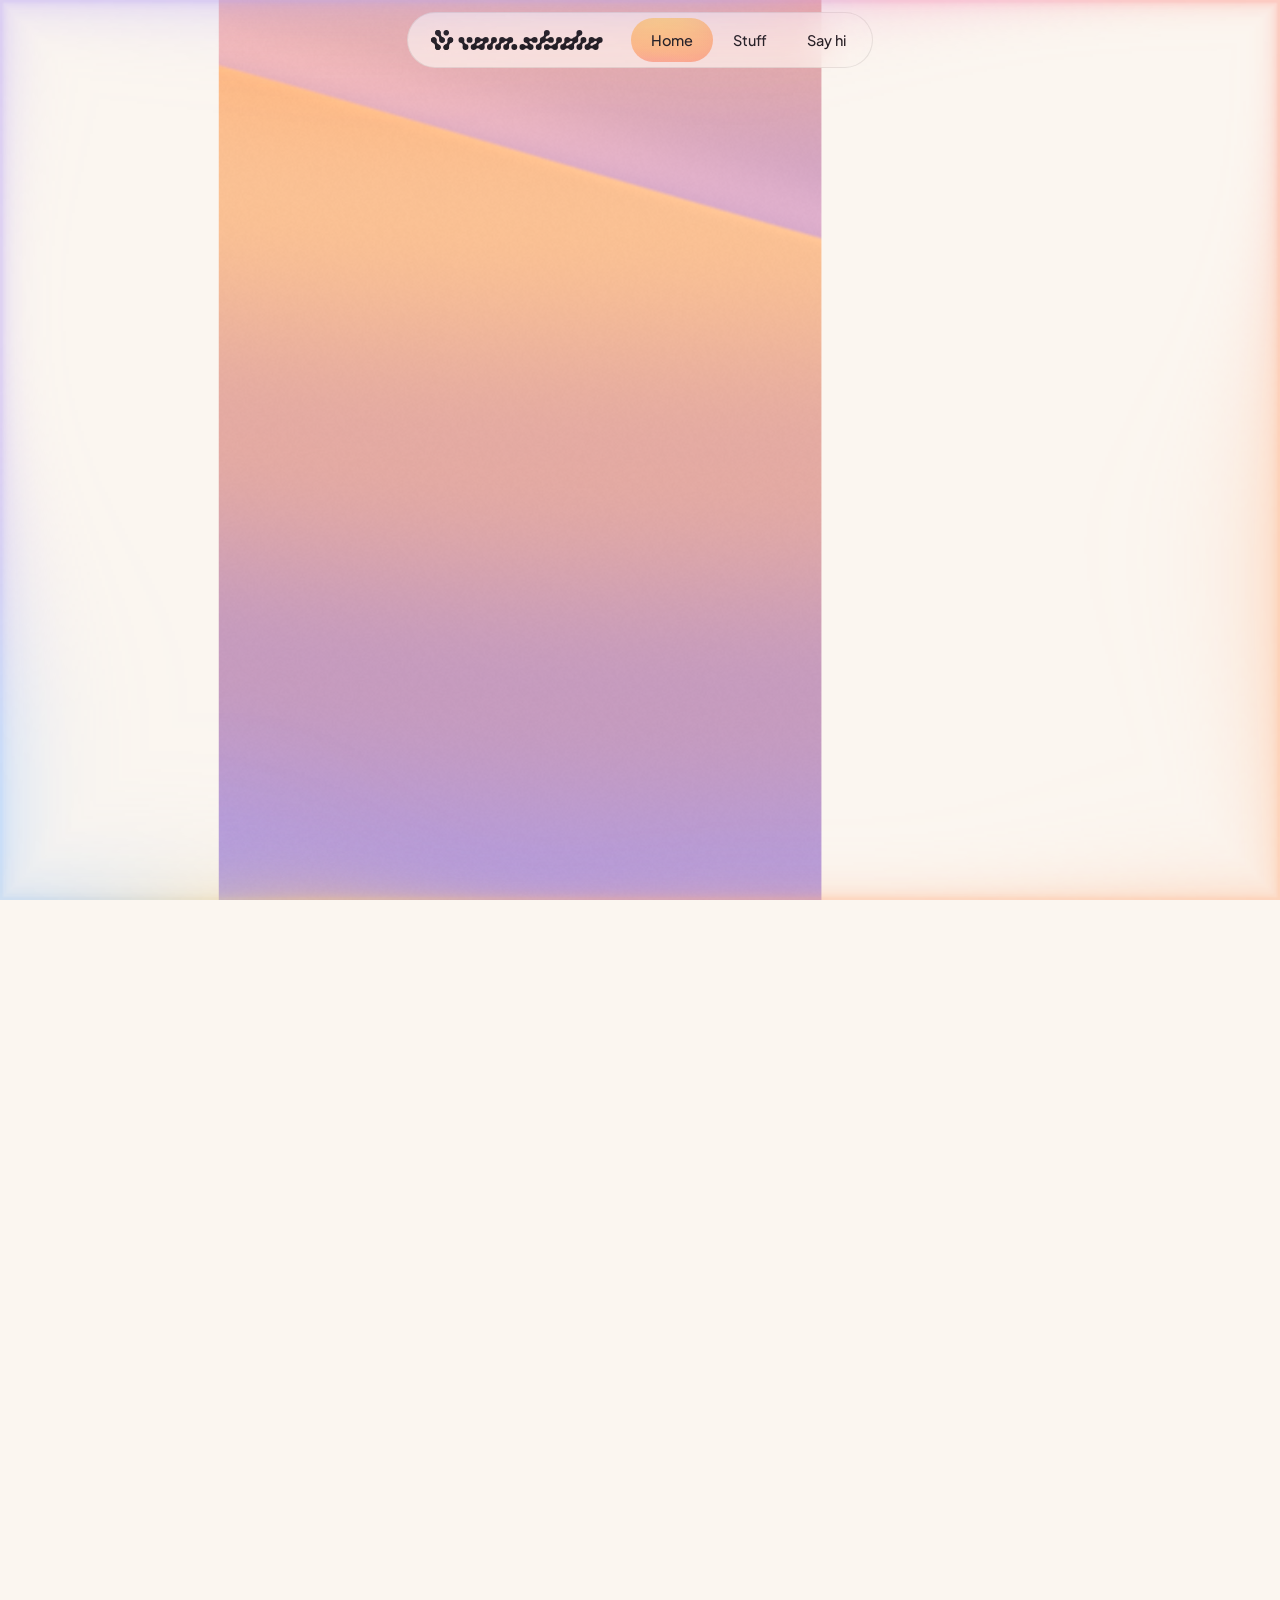
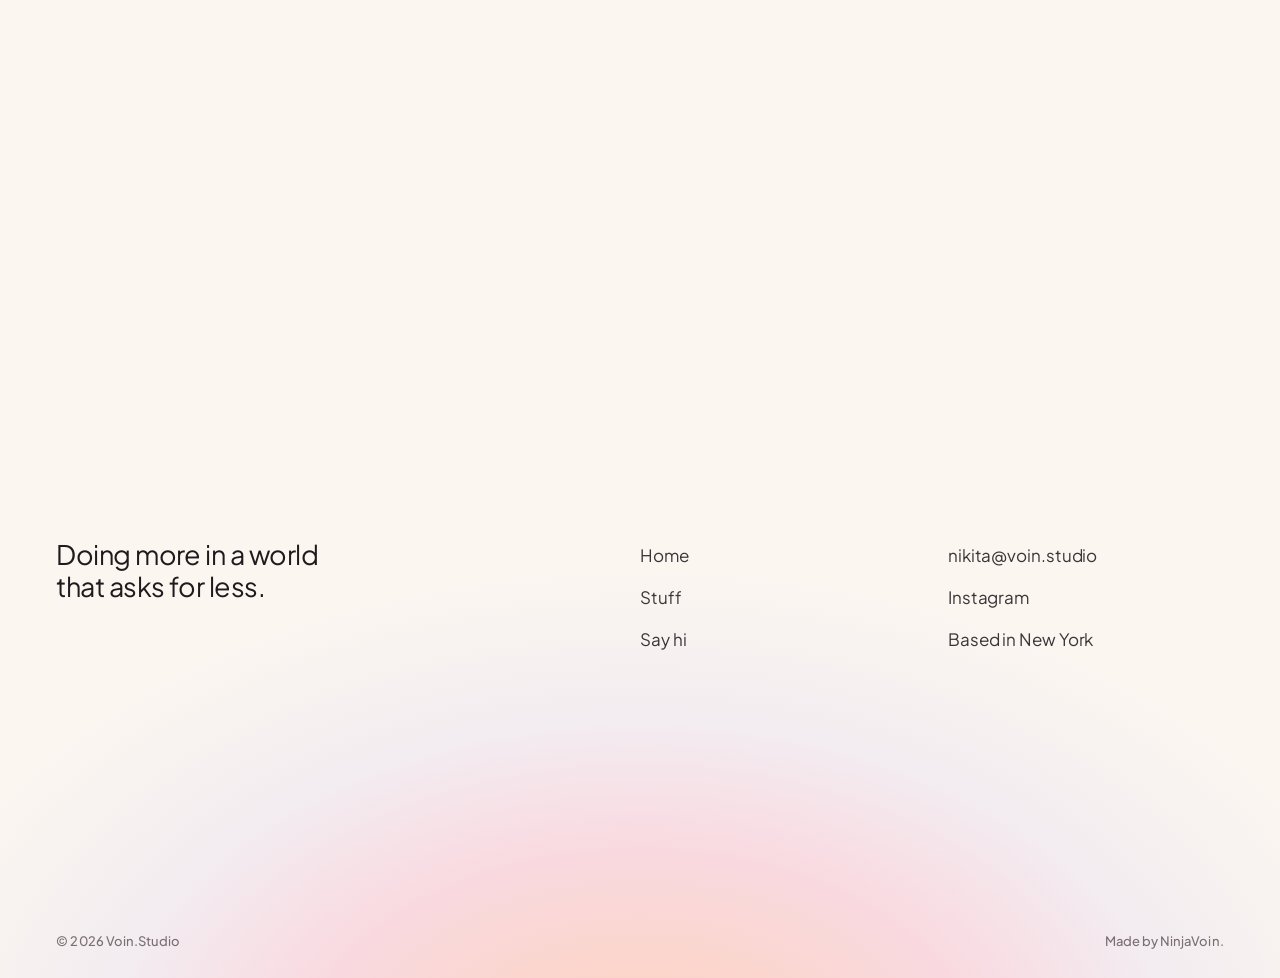
==== commit 6daf625a: "Add files via upload" ====
--- a/index.html
+++ b/index.html
@@ -4,338 +4,28 @@
 <meta charset="utf-8">
 <meta name="viewport" content="width=device-width, initial-scale=1, viewport-fit=cover">
 <meta name="color-scheme" content="light only">
-<style>html{background:#FBF6F0;color-scheme:light}@view-transition{navigation:auto}::view-transition-old(root),::view-transition-new(root){animation:none}html.is-booting body{visibility:hidden;animation:vb 0s 4s forwards}@keyframes vb{to{visibility:visible}}/* the regular mouse is back; the dot stays hidden, the "View" label still follows */
-.cur-dot { display: none; }
-.mock-body.shot { padding: 0; display: block; position: relative; overflow: hidden; background: #fff; }
-.mock-body.shot img { position: absolute; inset: 0; width: 100%; height: 100%; object-fit: cover; object-position: top center; display: block; }
-.mock-body.shot .s-m, .mock.phone .mock-body.shot .s-d { display: none; }
-.mock.phone .mock-body.shot .s-m { display: block; }
-@container (max-aspect-ratio: 9 / 10) { .bt-face .mock-body.shot .s-d { display: none; } .bt-face .mock-body.shot .s-m { display: block; } }
-</style>
+<style>html{background:#FBF6F0;color-scheme:light}@view-transition{navigation:auto}::view-transition-old(root),::view-transition-new(root){animation:none}html.is-booting body{visibility:hidden;animation:vb 0s 4s forwards}@keyframes vb{to{visibility:visible}}</style>
 <title>Voin.Studio | NinjaVoin makes stuff</title>
-<meta name="description" content="The world got boring. Voin.Studio is where NinjaVoin makes the other stuff: websites, logos, type, films, side quests and whatever idea you bring.">
+<meta name="description" content="The world got boring. Voin.Studio is where NinjaVoin makes the other stuff: websites, logos, type and films.">
 <link rel="canonical" href="https://voin.studio/">
 <meta property="og:type" content="website"><meta property="og:site_name" content="Voin.Studio">
-<meta property="og:title" content="Voin.Studio | NinjaVoin makes stuff"><meta property="og:description" content="The world got boring. Voin.Studio is where NinjaVoin makes the other stuff: websites, logos, type, films, side quests and whatever idea you bring."><meta property="og:url" content="https://voin.studio/">
+<meta property="og:title" content="Voin.Studio | NinjaVoin makes stuff"><meta property="og:description" content="The world got boring. Voin.Studio is where NinjaVoin makes the other stuff: websites, logos, type and films."><meta property="og:url" content="https://voin.studio/">
 <meta property="og:image" content="https://voin.studio/og.jpg"><meta property="og:image:width" content="1200"><meta property="og:image:height" content="630">
 <meta name="twitter:card" content="summary_large_image">
 <meta name="theme-color" content="#FBF6F0">
 <link rel="icon" href="favicon.svg" type="image/svg+xml">
 <link rel="icon" href="favicon-48.png" type="image/png" sizes="48x48">
 <link rel="apple-touch-icon" href="apple-touch-icon.png">
-<script>if(location.protocol!=='file:')[400,500].forEach(function(w){var l=document.createElement('link');l.rel='preload';l.as='font';l.type='font/woff2';l.crossOrigin='';l.href='pjs-'+w+'.woff2';document.head.appendChild(l)})</script>
+<link rel="manifest" href="site.webmanifest">
+<script>if(location.protocol!=='file:')[400].forEach(function(w){var l=document.createElement('link');l.rel='preload';l.as='font';l.type='font/woff2';l.crossOrigin='';l.href='pjs-'+w+'.woff2';document.head.appendChild(l)})</script>
 <script>document.documentElement.classList.add('js','is-booting');try{var _n=performance.getEntriesByType('navigation')[0];if(_n&&(_n.type==='reload'||_n.type==='back_forward'))document.documentElement.classList.add('is-again')}catch(e){}try{if(sessionStorage.getItem('voin:wave')==='1'){document.documentElement.classList.add('is-entering');sessionStorage.removeItem('voin:wave')}}catch(e){}</script>
-<style>
-@font-face { font-family: 'Plus Jakarta Sans'; font-style: normal; font-weight: 300; font-display: swap; src: url(pjs-300.woff2) format('woff2'), url(https://cdn.jsdelivr.net/npm/@fontsource/plus-jakarta-sans@5.3.0/files/plus-jakarta-sans-latin-300-normal.woff2) format('woff2'); }
-@font-face { font-family: 'Plus Jakarta Sans'; font-style: normal; font-weight: 400; font-display: swap; src: url(pjs-400.woff2) format('woff2'), url(https://cdn.jsdelivr.net/npm/@fontsource/plus-jakarta-sans@5.3.0/files/plus-jakarta-sans-latin-400-normal.woff2) format('woff2'); }
-@font-face { font-family: 'Plus Jakarta Sans'; font-style: normal; font-weight: 500; font-display: swap; src: url(pjs-500.woff2) format('woff2'), url(https://cdn.jsdelivr.net/npm/@fontsource/plus-jakarta-sans@5.3.0/files/plus-jakarta-sans-latin-500-normal.woff2) format('woff2'); }
-@font-face { font-family: 'Plus Jakarta Sans'; font-style: normal; font-weight: 600; font-display: swap; src: url(pjs-600.woff2) format('woff2'), url(https://cdn.jsdelivr.net/npm/@fontsource/plus-jakarta-sans@5.3.0/files/plus-jakarta-sans-latin-600-normal.woff2) format('woff2'); }
-
-/* ═══ Voin.Studio, design system ══════════════════════════════════
-   Cream and sunset. One refined sans, a rare serif italic, slow eased
-   motion, rounded frames, square page corners. */
-@property --a { syntax: '<angle>'; inherits: false; initial-value: 0deg; }
-:root {
-  --cream: #FBF6F0; --cream-2: #F5EDE4; --cream-3: #EEE3D7;
-  --ink: #1E1A1D; --ink-2: #3B3539; --muted: #7A6F72;
-  --line: rgba(30,26,29,.12); --line-2: rgba(30,26,29,.2);
-  --apricot: #FFB48A; --coral: #FF8C7A; --rose: #F48FB6; --lilac: #B7A2F4;
-  --haze: #9EC8FF; --gold: #FFD27A; --orange: #F15822;
-  --ease: cubic-bezier(.22,1,.36,1); --ease-io: cubic-bezier(.65,0,.35,1);
-  --gutter: clamp(20px, 4.4vw, 72px); --maxw: 1480px;
-  --r-frame: 28px; --r-pill: 999px; --hdr: 76px; --r-panel: clamp(26px, 2.6vw, 40px);
-  --f-sans: "Plus Jakarta Sans", ui-sans-serif, system-ui, -apple-system, "Segoe UI", sans-serif;
-}
-*, *::before, *::after { box-sizing: border-box; }
-html { -webkit-text-size-adjust: 100%; }
-html.lenis, html.lenis body { height: auto; }
-.lenis.lenis-smooth { scroll-behavior: auto !important; }
-.lenis.lenis-stopped { overflow: hidden; }
-body {
-  margin: 0; background: var(--cream); color: var(--ink);
-  font: 400 17px/1.6 var(--f-sans); letter-spacing: -.005em;
-  -webkit-font-smoothing: antialiased; -moz-osx-font-smoothing: grayscale;
-  text-rendering: optimizeLegibility; overflow-x: hidden;
-}
-h1, h2, h3, h4, p, figure, blockquote, ul, ol, dl, dd { margin: 0; }
-ul, ol { padding: 0; list-style: none; }
-a { color: inherit; }
-img, svg { display: block; }
-button { font: inherit; color: inherit; }
-::selection { background: var(--gold); color: var(--ink); }
-:focus-visible { outline: 2px solid var(--ink); outline-offset: 4px; border-radius: 6px; }
-.skip { position: fixed; left: 16px; top: -60px; z-index: 400; background: var(--ink); color: var(--cream);
-  padding: 10px 16px; border-radius: var(--r-pill); text-decoration: none; font-size: 14px; transition: top .3s var(--ease); }
-.skip:focus { top: 16px; }
-.sr { position: absolute; width: 1px; height: 1px; overflow: hidden; clip: rect(0 0 0 0); white-space: nowrap; }
-.wrap { width: 100%; max-width: var(--maxw); margin: 0 auto; padding-inline: var(--gutter); }
-
-/* ── type ─────────────────────────────────────────────────────── */
-.t-hero { font: 400 clamp(52px, 9.6vw, 168px)/.92 var(--f-sans); letter-spacing: -.038em; }
-.t-xl { font: 400 clamp(46px, 7.6vw, 128px)/.95 var(--f-sans); letter-spacing: -.042em; }
-.t-l { font: 400 clamp(36px, 5.4vw, 88px)/1 var(--f-sans); letter-spacing: -.038em; }
-.t-m { font: 400 clamp(28px, 3.4vw, 54px)/1.06 var(--f-sans); letter-spacing: -.03em; }
-.t-s { font: 400 clamp(22px, 2.1vw, 32px)/1.2 var(--f-sans); letter-spacing: -.02em; }
-.t-lead { font: 400 clamp(19px, 1.5vw, 23px)/1.5 var(--f-sans); letter-spacing: -.012em; color: var(--ink-2); }
-.t-body { font: 400 17px/1.65 var(--f-sans); color: var(--ink-2); }
-.t-label { font: 500 13px/1.3 var(--f-sans); letter-spacing: .005em; color: var(--muted); }
-.muted { color: var(--muted); }
-
-/* ── reveal system: fade and rise, never flicker ─────────────── */
-.rv { opacity: 0; transform: translate3d(0, 30px, 0);
-  transition: opacity 1.1s var(--ease), transform 1.3s var(--ease); transition-delay: var(--d, 0ms); }
-.rv.in { opacity: 1; transform: none; }
-.split .ln { display: block; overflow: hidden; padding: .06em 0 .28em; margin: -.06em 0 -.28em; }
-.split .ln > span { display: block; transform: translate3d(0, calc(100% + .6em), 0);
-  transition: transform 1.3s var(--ease); transition-delay: calc(var(--i, 0) * 85ms + var(--d, 0ms)); }
-.split.in .ln > span { transform: none; }
-.split:not(.is-split) { opacity: 0; }
-html.no-motion .rv, html.no-motion .split, html.no-motion .split .ln > span { opacity: 1 !important; transform: none !important; }
-
-/* ── buttons: a soft glow blooms behind, nothing wipes ─────────── */
-@keyframes spinA { to { --a: 360deg; } }
-.pill { position: relative; display: inline-flex; align-items: center; gap: 10px; height: 52px; padding: 0 26px;
-  border-radius: var(--r-pill); text-decoration: none; font: 500 15px/1 var(--f-sans); letter-spacing: -.005em;
-  background: transparent; color: var(--cream); border: 0; cursor: pointer; isolation: isolate;
-  -webkit-tap-highlight-color: transparent; transition: color .5s var(--ease), scale .35s var(--ease); }
-/* glow first, face second: both sit under the label, the face covers the glow's middle */
-.pill::before { content: ""; position: absolute; inset: -2px; z-index: -1; border-radius: inherit; pointer-events: none;
-  background: conic-gradient(from var(--a), var(--apricot), var(--coral), var(--rose), var(--lilac), var(--haze), var(--gold), var(--apricot));
-  filter: blur(14px); opacity: 0; transform: scale(.8);
-  transition: opacity .8s var(--ease), transform 1s var(--ease); animation: spinA 6s linear infinite; }
-.pill::after { content: ""; position: absolute; inset: 0; z-index: -1; border-radius: inherit; pointer-events: none;
-  background: var(--ink); box-shadow: inset 0 0 0 1px var(--ink);
-  transition: background-color .5s var(--ease), box-shadow .5s var(--ease); }
-.pill.ghost { color: var(--ink); }
-.pill.ghost::after { background: transparent; box-shadow: inset 0 0 0 1px var(--line-2); }
-.pill.sm { height: 42px; padding: 0 20px; font-size: 14px; }
-@media (hover: hover) {
-  .pill:hover::before { opacity: .85; transform: scale(1.08); }
-  .pill.ghost:hover::after { background: var(--cream); box-shadow: inset 0 0 0 1px rgba(255,255,255,.7); }
-}
-.pill:focus-visible::before { opacity: .85; transform: scale(1.08); }
-.pill:active { scale: .96; }
-.pill:active::before { opacity: 1; transform: scale(1.12); transition-duration: .3s; }
-.pill.ghost:active::after { background: var(--cream); }
-
-/* ── header ───────────────────────────────────────────────────── */
-.hdr { position: fixed; inset: 0 0 auto 0; z-index: 100; height: var(--hdr);
-  display: flex; align-items: center; justify-content: space-between; gap: 24px; padding-inline: var(--gutter);
-  transition: transform .9s var(--ease), background-color .5s linear, border-color .5s linear;
-  border-bottom: 1px solid transparent; }
-.hdr::before { content: ""; position: absolute; z-index: -1; pointer-events: none;
-  inset: 0; border-radius: 0; border: 0;
-  background: var(--cream);
-  opacity: 0; transition: opacity .5s linear; }
-.hdr.is-solid::before { opacity: 1; }
-.hdr.is-hidden { transform: translate3d(0, -105%, 0); }
-.logo { display: inline-flex; align-items: center; color: var(--ink); text-decoration: none; }
-.logo svg { height: 24px; width: auto; overflow: visible; }
-.nav { display: flex; align-items: center; gap: clamp(20px, 2.6vw, 40px); }
-.nav > a:not(.pill) { position: relative; font: 500 14.5px/1 var(--f-sans); text-decoration: none; padding: 6px 0; }
-.nav > a:not(.pill)::after { content: ""; position: absolute; left: 0; right: 0; bottom: 0; height: 1px; background: currentColor;
-  transform: scaleX(0); transform-origin: right; transition: transform .6s var(--ease); }
-.nav > a:not(.pill):hover::after, .nav > a[aria-current="page"]::after { transform: scaleX(1); transform-origin: left; }
-.menu-btn { display: none; align-items: center; gap: 10px; height: 44px; padding: 0 18px; border-radius: var(--r-pill);
-  border: 1px solid var(--line-2); background: rgba(251,246,240,.6); cursor: pointer; font: 500 14px/1 var(--f-sans); }
-.menu-btn i { display: grid; gap: 4px; } .menu-btn i b { display: block; width: 16px; height: 1.5px; background: currentColor; }
-@media (max-width: 860px) { .nav { display: none; } .menu-btn { display: inline-flex; } }
-
-/* ── phone menu: the page names are cut out of cream, the sunset shows through ── */
-.menu-btn { -webkit-tap-highlight-color: transparent; transition: scale .3s var(--ease), background-color .4s var(--ease), border-color .4s var(--ease); }
-.menu-btn:active { scale: .93; background: var(--cream-3); }
-.mm { position: fixed; inset: 0; z-index: 120; overflow: hidden; isolation: isolate; background: var(--cream);
-  opacity: 0; visibility: hidden; transition: opacity .45s var(--ease), visibility 0s linear .45s; }
-.mm.open { opacity: 1; visibility: visible; transition: opacity .45s var(--ease); }
-.mm-liq, .mm-liq canvas, .mm-veil { position: absolute; inset: 0; width: 100%; height: 100%; display: block; pointer-events: none; }
-.mm-liq { background: linear-gradient(160deg, var(--apricot), var(--rose) 55%, var(--lilac)); }
-.mm-close { position: absolute; z-index: 3; top: 16px; right: var(--gutter); }
-.mm ul { position: absolute; inset: 0; z-index: 2; margin: 0; padding: 0; list-style: none; pointer-events: none; }
-.mm li a { position: absolute; left: 0; top: 0; display: block; pointer-events: auto; border-radius: 22px; color: transparent;
-  text-decoration: none; -webkit-tap-highlight-color: transparent; outline: none; }
-.mm li a span { position: absolute; width: 1px; height: 1px; overflow: hidden; clip-path: inset(50%); white-space: nowrap; }
-.mm li a:focus-visible { box-shadow: 0 0 0 2px var(--ink); }
-.mm-foot { position: absolute; z-index: 2; left: 0; right: 0; bottom: max(26px, env(safe-area-inset-bottom));
-  padding: 0 var(--gutter); display: flex; justify-content: space-between; gap: 16px;
-  opacity: 0; transform: translateY(10px); transition: opacity .6s var(--ease) .35s, transform .8s var(--ease) .35s; }
-.mm.open .mm-foot { opacity: 1; transform: none; }
-.mm-foot a { text-decoration: none; }
-
-/* ── signature: sunset edge glow (transform-only animation) ──── */
-.edge { position: fixed; inset: 0; z-index: 150; pointer-events: none; opacity: var(--glow, .4);
-  transition: opacity 1.2s var(--ease);
-  -webkit-mask: linear-gradient(90deg, #000 0 1.5px, rgba(0,0,0,.55) 3px, transparent 5.5vmin, transparent calc(100% - 5.5vmin), rgba(0,0,0,.55) calc(100% - 3px), #000 calc(100% - 1.5px)),
-                linear-gradient(180deg, #000 0 1.5px, rgba(0,0,0,.55) 3px, transparent 5.5vmin, transparent calc(100% - 5.5vmin), rgba(0,0,0,.55) calc(100% - 3px), #000 calc(100% - 1.5px));
-  -webkit-mask-composite: source-over;
-  mask: linear-gradient(90deg, #000 0 1.5px, rgba(0,0,0,.55) 3px, transparent 5.5vmin, transparent calc(100% - 5.5vmin), rgba(0,0,0,.55) calc(100% - 3px), #000 calc(100% - 1.5px)),
-        linear-gradient(180deg, #000 0 1.5px, rgba(0,0,0,.55) 3px, transparent 5.5vmin, transparent calc(100% - 5.5vmin), rgba(0,0,0,.55) calc(100% - 3px), #000 calc(100% - 1.5px));
-  mask-composite: add; }
-.edge i { position: absolute; left: 50%; top: 50%; width: 160vmax; height: 160vmax; margin: -80vmax 0 0 -80vmax;
-  background: conic-gradient(from 0deg, var(--apricot), var(--coral), var(--rose), var(--lilac), var(--haze), var(--gold), var(--apricot));
-  animation: spin 26s linear infinite; will-change: transform; }
-@keyframes spin { to { transform: rotate(1turn); } }
-html.is-glowing { --glow: 1; }
-
-/* ── signature: wave takeover ────────────────────────────────── */
-.wave { position: fixed; inset: 0; z-index: 300; pointer-events: none; visibility: hidden; overflow: hidden; }
-.wave .wash { position: absolute; inset: 0; background: var(--cream); opacity: 0; }
-.wave b { position: absolute; width: 78vmax; height: 78vmax; border-radius: 50%; filter: blur(70px);
-  top: 100%; will-change: transform; }
-.wave b:nth-of-type(1) { left: -22vmax; background: var(--apricot); }
-.wave b:nth-of-type(2) { left: 10vmax; background: var(--rose); }
-.wave b:nth-of-type(3) { left: 40vmax; background: var(--lilac); }
-.wave b:nth-of-type(4) { left: 68vmax; background: var(--coral); }
-.wave b:nth-of-type(5) { left: 30vmax; background: var(--gold); width: 60vmax; height: 60vmax; }
-html.is-entering .wave { visibility: visible; }
-html.is-entering .wave .wash { opacity: 1; }
-html.is-entering .wave b { transform: translate3d(0, -118vmax, 0) scale(1.3); }
-
-/* ── cursor ───────────────────────────────────────────────────── */
-.cur { position: fixed; left: 0; top: 0; z-index: 250; pointer-events: none; opacity: 0; transition: opacity .4s linear; }
-.cur.on { opacity: 1; }
-.cur-dot { position: absolute; width: 10px; height: 10px; margin: -5px 0 0 -5px; border-radius: 50%; background: var(--ink);
-  transition: transform .5s var(--ease), background-color .4s linear; }
-.cur-tag { position: absolute; left: 0; top: 0; transform: translate(-50%, -50%) scale(.4); opacity: 0; white-space: nowrap;
-  height: 44px; padding: 0 20px; display: flex; align-items: center; gap: 8px; border-radius: var(--r-pill);
-  background: var(--ink); color: var(--cream); font: 500 14px/1 var(--f-sans);
-  transition: transform .55s var(--ease), opacity .3s linear; }
-.cur.is-link .cur-dot { transform: scale(3.2); background: rgba(30,26,29,.12); }
-.cur.is-view .cur-dot { transform: scale(0); }
-.cur.is-view .cur-tag { opacity: 1; transform: translate(-50%, -50%) scale(1); }
-@media (hover: none), (pointer: coarse) { .cur { display: none; } }
-
-/* ── frames: rounded image surfaces with placeholders ────────── */
-.frame { position: relative; overflow: hidden; border-radius: var(--r-frame); background: var(--cream-2); isolation: isolate; }
-.frame .ph { position: absolute; inset: -9% -2%; background: var(--ph); will-change: transform; }
-.frame .grain { position: absolute; inset: 0; pointer-events: none; opacity: .5; mix-blend-mode: soft-light;
-  background: radial-gradient(120% 90% at 50% 0%, rgba(255,255,255,.45), transparent 60%); }
-.mock { position: absolute; left: 50%; top: 50%; width: min(74%, 980px); aspect-ratio: 16 / 10.4; transform: translate(-50%, -46%);
-  border-radius: 14px; background: rgba(255,255,255,.9);
-  overflow: hidden; display: grid; grid-template-rows: auto 1fr; transition: transform 1.1s var(--ease); }
-.mock-bar { display: flex; gap: 6px; padding: 12px 14px; background: rgba(30,26,29,.035); }
-.mock-bar i { width: 9px; height: 9px; border-radius: 50%; background: rgba(30,26,29,.14); }
-.mock-body { padding: 6% 7%; display: grid; grid-template-rows: auto 1fr; gap: 6%; }
-.mock-nav { display: flex; justify-content: space-between; align-items: center; }
-.mock-nav b { display: block; height: 8px; border-radius: 4px; background: rgba(30,26,29,.16); }
-.mock-hero { border-radius: 10px; background: var(--ph); position: relative; overflow: hidden; display: flex;
-  align-items: flex-end; padding: 6%; }
-.mock-hero span { font: 500 clamp(14px, 2vw, 30px)/1 var(--f-sans); letter-spacing: -.015em; word-spacing: .06em; color: #fff;
-  text-shadow: 0 2px 24px rgba(60,30,40,.25); }
-a:hover .mock, .frame:hover .mock { transform: translate(-50%, -48%) scale(1.015); }
-.frame-cap { display: flex; justify-content: space-between; gap: 16px; margin-top: 14px; }
-
-/* ── footer: the sun goes down ──────────────────────────────── */
-.ftr { position: relative; overflow: hidden; padding: clamp(80px, 12vw, 160px) 0 28px; background: var(--cream); }
-.ftr::before { content: ""; position: absolute; left: 50%; bottom: -48vw; width: 120vw; height: 80vw; transform: translateX(-50%);
-  border-radius: 50%; background: radial-gradient(closest-side, rgba(255,180,138,.55), rgba(244,143,182,.28) 45%, rgba(183,162,244,.12) 70%, transparent);
-  pointer-events: none; }
-.ftr .wrap { position: relative; }
-.ftr-top { display: grid; grid-template-columns: minmax(0, 2fr) minmax(0, 1fr) minmax(0, 1fr); gap: 32px; padding-bottom: clamp(48px, 7vw, 96px); }
-.ftr-links li + li { margin-top: 8px; }
-.ftr a { text-decoration: none; background: linear-gradient(currentColor, currentColor) 0 100% / 0 1px no-repeat; transition: background-size .6s var(--ease); }
-.ftr a:hover { background-size: 100% 1px; }
-.ftr-sign { max-width: 22ch; }
-.ftr-word { width: 100%; color: var(--ink); }
-.ftr-word svg { width: 100%; height: auto; }
-.ftr-base { display: flex; justify-content: space-between; gap: 16px; margin-top: 22px; }
-@media (max-width: 860px) { .ftr-top { grid-template-columns: 1fr 1fr; } .ftr-sign { grid-column: 1 / -1; } }
-
-/* ── shared sections ─────────────────────────────────────────── */
-.sec { padding-block: clamp(96px, 13vw, 200px); }
-.page-hero { padding-top: calc(var(--hdr) + clamp(64px, 11vw, 168px)); padding-bottom: clamp(56px, 8vw, 120px); }
-.page-hero .t-lead { max-width: 38ch; margin-top: clamp(24px, 3vw, 40px); }
-.rule { height: 1px; background: var(--line); }
-
-.cta { text-align: center; }
-.cta .t-l { max-width: 14ch; margin: 0 auto; }
-.cta .row { display: flex; gap: 14px; justify-content: center; flex-wrap: wrap; margin-top: clamp(32px, 4vw, 48px); }
-
-@media (prefers-reduced-motion: reduce) {
-  .edge i { animation: none; }
-  *, *::before, *::after { transition-duration: .01ms !important; animation-duration: .01ms !important; }
-}
-
-
-
-.wave b { filter: none; background: none !important; }
-.wave b::before { content: ""; position: absolute; inset: -25%; border-radius: 50%;
-  background: radial-gradient(closest-side, var(--c) 43%, color-mix(in srgb, var(--c) 50%, transparent) 66%, transparent 88%); }
-.wave b:nth-of-type(1) { --c: var(--apricot); } .wave b:nth-of-type(2) { --c: var(--rose); } .wave b:nth-of-type(3) { --c: var(--lilac); }
-.wave b:nth-of-type(4) { --c: var(--coral); } .wave b:nth-of-type(5) { --c: var(--gold); }
-.wave::after { content: ""; position: absolute; inset: 0; z-index: 2; background: var(--cream); opacity: var(--w2, 0); }
-html.is-entering .wave { --w2: 1; }
-html.is-entering .wave b { transform: translate3d(0, -240vmax, 0) scale(1.55); }
-html body .pill::before, html body .glow-row::before, html body .bt::before { animation-play-state: paused; }
-html body .pill:hover::before, html body .pill:focus-visible::before, html body .pill:active::before,
-html body .glow-row:hover::before, html body .glow-row:focus-visible::before,
-html body .bt:hover::before, html body .bt:focus-visible::before { animation-play-state: running; }
-/* ── glow rows: a gradient ring traces the row, a bloom follows the pointer ── */
-.glow-row { position: relative; isolation: isolate; text-decoration: none; -webkit-tap-highlight-color: transparent;
-  transition: scale .4s var(--ease); }
-.glow-row::before { content: ""; position: absolute; inset: 6px 0; z-index: -1; border-radius: 26px; padding: 1.5px; pointer-events: none;
-  background: conic-gradient(from var(--a), var(--apricot), var(--coral), var(--rose), var(--lilac), var(--haze), var(--gold), var(--apricot));
-  -webkit-mask: linear-gradient(#000 0 0) content-box, linear-gradient(#000 0 0); -webkit-mask-composite: xor;
-  mask: linear-gradient(#000 0 0) content-box, linear-gradient(#000 0 0); mask-composite: exclude;
-  opacity: 0; transition: opacity .9s var(--ease); animation: spinA 7s linear infinite; }
-.glow-row::after { content: ""; position: absolute; z-index: -2; left: var(--mx, 22%); top: var(--my, 50%);
-  width: min(560px, 80%); aspect-ratio: 2.2; border-radius: 50%; pointer-events: none;
-  transform: translate(-50%, -50%) scale(.55); opacity: 0; filter: blur(22px);
-  background: radial-gradient(closest-side, rgba(255,180,138,.6), rgba(244,143,182,.36) 46%, rgba(183,162,244,.16) 72%, transparent);
-  transition: opacity .9s var(--ease), transform 1.1s var(--ease), left .9s var(--ease), top .9s var(--ease); }
-@media (hover: hover) {
-  .glow-row:hover::before { opacity: 1; }
-  .glow-row:hover::after { opacity: 1; transform: translate(-50%, -50%) scale(1); }
-}
-.glow-row:focus-visible { outline: none; }
-.glow-row:focus-visible::before { opacity: 1; }
-.glow-row:focus-visible::after { opacity: 1; transform: translate(-50%, -50%) scale(1); }
-.glow-row:active { scale: .985; }
-.glow-row:active::before { opacity: 1; transition-duration: .25s; }
-.glow-row:active::after { opacity: 1; transform: translate(-50%, -50%) scale(1); transition-duration: .3s; }
-.glow-row .arr { width: 22px; height: 22px; transition: transform .8s var(--ease); }
-@media (hover: hover) { .glow-row:hover .arr { transform: translateX(6px); } }
-
-/* lists keep their hairlines; the ring sits inside them */
-.rows { border-top: 1px solid var(--line); }
-.rows > li { border-bottom: 1px solid var(--line); }
-
-.cta-sec { text-align: center; }
-.cta-sec .t-l { max-width: 13ch; margin: 0 auto; }
-.cta-sec .row { display: flex; gap: 14px; justify-content: center; flex-wrap: wrap; margin-top: clamp(32px, 4vw, 48px); }
-.nav > a:not(.pill) { -webkit-tap-highlight-color: transparent; }
-
-/* over anything clickable the dot sinks into it, and the thing itself answers */
-.cur-dot { transition: transform .32s cubic-bezier(.2,.8,.2,1), opacity .32s linear, background-color .3s linear; }
-.cur.is-link .cur-dot { transform: translate(var(--dx, 0px), var(--dy, 0px)) scale(0); opacity: 0; background: var(--ink); }
-html.has-cur a:not(.pill):not([data-cursor]):not(.logo):hover { opacity: .6; }
-html.has-cur a:not(.pill):not([data-cursor]) { transition: opacity .25s linear; }
-html.has-cur .pill { transition: scale .35s cubic-bezier(.2,.8,.2,1); }
-html.has-cur .pill:hover { scale: 1.05; }
-.t-hero, .t-xl, .t-l, .t-m, .t-s { text-wrap: balance; }
-.t-lead, .t-body { text-wrap: pretty; }
-
-
-/* a reload of the home page: the moment before it paints is sunset, not cream */
+<link rel="preload" href="site.css?v=2" as="style">
+<link rel="stylesheet" href="site.css?v=2">
+<style>/* a reload of the home page: the moment before it paints is sunset, not cream */
 html.is-again.is-booting { background: linear-gradient(168deg, #FBC796 0%, #EDB0A0 42%, #CDA0BE 68%, #94A0EE 100%) fixed; }
-
-/* ═══ home: one stage, a cream veil with holes over one liquid ═══════ */
-:root { --bar: 0px; }
-@supports (height: 100lvh) { :root { --bar: calc(100lvh - 100svh); } }
-.hero-mark { width: clamp(78px, 9.5vw, 150px); height: auto; overflow: visible; display: block; }
-.hero-word { width: min(74vw, 980px); height: auto; }
 html.js .hero-media { opacity: 0; }
 html.js .hero-mark { opacity: 0; }
-html.js .hero-word { opacity: 0; }
-html.js .hero-word:not(.play):not(.done) { filter: blur(12px); }
-html.js .hero-word:not(.play) svg * { animation-play-state: paused; }
-.hero-word.jsb svg * { animation: none !important; }
-.hero-word { position: relative; }
-.hero-word.cv svg { visibility: hidden; }
-.hero-word > canvas { position: absolute; left: 0; top: 0; display: block; pointer-events: none; }
-.hero-word.done .vsw-parts { display: none; }
-.hero-word.done .vsw-fin { animation: none; opacity: 1; }
 html.no-motion .hero-media, html.no-motion .hero-mark { opacity: 1; }
-html.no-motion .hero-word { opacity: 1; filter: none; }
 .hero-line { font: 400 clamp(30px, 3.6vw, 58px)/1.04 var(--f-sans); letter-spacing: -.034em; max-width: none; margin: 0; }
 .hero-foot { display: flex; justify-content: space-between; align-items: flex-end; gap: 24px; }
 .hero-line2 { text-align: right; }
@@ -343,19 +33,10 @@
 .i-hi, .sc-title { font: 400 clamp(28px, 3.4vw, 54px)/1.06 var(--f-sans); letter-spacing: -.03em; }
 .i-big { font: 400 clamp(56px, 12vw, 200px)/.95 var(--f-sans); letter-spacing: -.05em; }
 .i-rest { font: 400 clamp(18px, 1.6vw, 24px)/1.45 var(--f-sans); letter-spacing: -.014em; color: var(--ink-2); max-width: 34ch; text-wrap: pretty; }
-.cta-line { font: 400 clamp(44px, min(7.2vw, 13vh), 124px)/.96 var(--f-sans); letter-spacing: -.045em; text-wrap: balance; max-width: 12ch; margin: 0 auto; }
-.cta-row { display: flex; gap: 14px; justify-content: center; flex-wrap: wrap; margin-top: clamp(24px, 3.4vw, 40px); }
-
 /* bento tiles */
 .bt { display: block; text-decoration: none; color: var(--ink); border-radius: 24px; -webkit-tap-highlight-color: transparent; }
 .bt-face { position: absolute; inset: 0; display: block; border-radius: inherit; overflow: hidden; container-type: size; }
 .bt-face .ph { position: absolute; inset: 0; background: var(--ph); }
-.bt-face .mock { width: 68%; top: 56%; transition: transform 1s var(--ease); }
-.bt-face .mock-hero span { font-size: clamp(11px, 4cqw, 24px); }
-@container (max-aspect-ratio: 9 / 10) {
-  .bt-face .mock { width: 50%; aspect-ratio: 9 / 17.5; border-radius: 22px; top: 58%; transform: translate(-50%, -50%); }
-  .bt-face .mock .mock-body { padding: 14% 10%; gap: 5%; }
-}
 .bt-cap { position: absolute; left: clamp(14px, 1.4vw, 22px); top: clamp(12px, 1.3vw, 20px); right: 16px; display: flex; flex-direction: column; gap: 3px; z-index: 2; }
 .bt-name { font: 500 clamp(16px, 1.3vw, 20px)/1.2 var(--f-sans); letter-spacing: -.016em; }
 .bt-what { font: 400 clamp(15px, 1.1vw, 17px)/1.35 var(--f-sans); color: var(--ink); opacity: 0; transform: translate3d(0, 6px, 0);
@@ -368,24 +49,22 @@
   .bt:hover .bt-what { opacity: 1; transform: none; }
   .bt:hover .bt-face .mock { transform: translate(-50%, -50%) scale(1.05); }
 }
-.bt:focus-visible { outline: none; } .bt:focus-visible::before { opacity: .6; } .bt:focus-visible .bt-what { opacity: 1; transform: none; }
+.bt:focus-visible { outline: none; }
+.bt:focus-visible::before { opacity: .6; }
+.bt:focus-visible .bt-what { opacity: 1; transform: none; }
 .bt-type .bt-face { background: var(--cream-3); }
 .bt-word { position: absolute; left: 50%; top: 56%; width: 80%; transform: translate(-50%, -50%); color: var(--ink); transition: transform 1s var(--ease); }
 .bt-word svg { width: 100%; height: auto; display: block; }
 @media (hover: hover) { .bt-type:hover .bt-word { transform: translate(-50%, -50%) scale(1.06); } }
-.bt-box .bt-face { background: radial-gradient(80% 90% at 80% 10%, #B7A2F4 0, transparent 60%), radial-gradient(90% 80% at 10% 90%, #FFD27A 0, transparent 60%), linear-gradient(150deg, #9EC8FF, #F4B9C9); }
 .qbox { position: absolute; left: 50%; top: 56%; width: min(46cqw, 46cqh); aspect-ratio: 1; transform: translate(-50%, -50%) rotate(-8deg);
   border-radius: 22%; background: rgba(255,255,255,.9); display: grid; place-items: center;
   transition: transform 1s var(--ease); }
 .qbox span { font: 300 min(30cqw, 30cqh)/1 var(--f-sans); color: var(--ink); }
 @media (hover: hover) { .bt-box:hover .qbox { transform: translate(-50%, -50%) rotate(6deg) scale(1.06); } }
-
-
 /* ── calm version: reduced motion keeps everything, stacked ───── */
 .stage-pin { position: relative; }
 .veil { display: none; }
 .hero-media { position: relative; height: 100vh; height: 100svh; background: #F6C9A9; overflow: hidden; }
-.liq, .liq canvas { position: absolute; inset: 0; width: 100%; height: 100%; display: block; }
 .hero-brand { position: absolute; left: 0; right: 0; top: 0; height: 100vh; height: 100svh; display: flex; flex-direction: column; align-items: center;
   justify-content: center; gap: clamp(22px, 3.6vh, 44px); color: var(--ink); pointer-events: none; padding-bottom: 4vh; z-index: 2; }
 .hero-foot { position: absolute; left: var(--gutter); right: var(--gutter); top: calc(100svh - clamp(26px, 5vh, 56px)); transform: translateY(-100%); z-index: 2; }
@@ -393,10 +72,8 @@
 .i-big { margin: 10px 0 24px; }
 .bento { display: grid; grid-template-columns: repeat(2, minmax(0, 1fr)); gap: clamp(14px, 2vw, 24px); margin-top: clamp(32px, 5vw, 64px); }
 .bt { position: relative; aspect-ratio: 4 / 3; }
-.prog, html.js .prog { display: none !important; }
 .sc-cta { text-align: center; padding-bottom: clamp(40px, 6vw, 80px); }
 @media (max-width: 760px) { .bento { grid-template-columns: 1fr; } }
-
 /* ── live version: the stage pins and the director takes over ─── */
 @media (prefers-reduced-motion: no-preference) {
   html.js .stage { height: calc(var(--units, 10) * 100vh); height: calc(var(--units, 10) * 100svh); }
@@ -440,7 +117,6 @@
     html.js .bt-cap { left: 12px; top: 10px; } html.js .bt-name { font-size: 14px; }
   }
 }
-
 .lk-side { margin-top: 14px; color: var(--ink-2); max-width: 36ch; }
 .lk { margin-top: 28px; }
 .lk-island, .lk-btn, .lk-home, .lk-clock, .lk-empty { display: none; }
@@ -451,55 +127,55 @@
 .nt-app { font: 600 15px/1.2 var(--f-sans); letter-spacing: -.01em; }
 .nt-time { margin-left: auto; font: 400 13px/1 var(--f-sans); color: var(--muted); }
 .nt-msg { display: block; margin-top: 6px; font: 400 16px/1.35 var(--f-sans); letter-spacing: -.01em; text-wrap: pretty; }
+/* hero: the liquid fades up, the brand draws in. Opacity only, nothing filtered. */
+html.js .hero-media { transition: opacity 1.8s cubic-bezier(.22,.61,.36,1); }
+html.js .hero-media.on { opacity: 1; }
+.hero-mark { width: clamp(84px, 9.5vw, 150px); height: auto; overflow: visible; display: block; }
+.hero-word { position: relative; width: min(74vw, 980px); display: flex; flex-direction: column; align-items: center; }
+.hw-src { display: none; }
+.hw-row { display: block; width: 100%; height: auto; }
+.hw-r1, .hw-r2 { display: none; }
+html.js .hero-word { opacity: 0; transition: opacity .9s linear; }
+html.js .hero-word.on, html.no-motion .hero-word { opacity: 1; }
+html.js .hero-word:not(.done) .hw-row { visibility: hidden; }
+.hero-word > canvas { position: absolute; left: 0; top: 0; display: block; pointer-events: none; }
+.vprobe { padding: var(--sat) 0 var(--sab); box-sizing: content-box; }
+.hero-foot { left: var(--gx); right: var(--gx); }
+@media (max-width: 760px) {
+  /* phones: the mark grows and the word stacks, so the brand holds the screen instead of floating in it */
+  .hero-brand { gap: clamp(26px, 5vh, 46px); padding-bottom: 9vh; }
+  .hero-mark { width: clamp(112px, 33vw, 168px); }
+  .hero-word { width: min(calc(100vw - var(--gx) * 2 - 8px), 520px); }
+  .hw-all { display: none; } .hw-r1, .hw-r2 { display: block; }
+  .hw-r1 { width: 70.66%; transform: translateX(-.0587%); } .hw-r2 { margin-top: 9.18%; }   /* four lattice rows down, on the same columns */
+  .hero-line { font-size: clamp(27px, 7.6vw, 40px); }
+}
 @media (prefers-reduced-motion: no-preference) {
-  html.js .th-lock .lk-side { position: absolute; left: var(--gutter); top: 0; margin: 0; font: 400 clamp(18px, 1.5vw, 24px)/1.45 var(--f-sans); width: min(30ch, 30vw); }
-  html.js .th-lock .lk { position: absolute; left: 0; top: 0; margin: 0; overflow: hidden; border-radius: var(--lkr, 40px); }
-  html.js .th-lock .lk-island { display: block; position: absolute; left: 50%; top: 12px; width: 31%; height: 30px; margin-left: -15.5%; border-radius: 20px; background: var(--ink); }
-  html.js .th-lock .lk-date { position: absolute; left: 0; right: 0; text-align: center; margin: 0; font: 500 var(--lkd, 17px)/1.2 var(--f-sans); letter-spacing: -.01em; color: var(--ink); }
-  html.js .th-lock .lk-clock { display: flex; position: absolute; left: 0; right: 0; justify-content: center; align-items: center; margin: 0;
-    font: 300 var(--lkc, 96px)/1 var(--f-sans); letter-spacing: -.02em; font-variant-numeric: tabular-nums; color: var(--ink); gap: .04em; }
-  html.js .th-lock .lk-colon { position: relative; width: .1em; height: .5em; display: block; margin-top: -.04em; }
-  html.js .th-lock .lk-colon::before, html.js .th-lock .lk-colon::after { content: ""; position: absolute; left: 0; width: .1em; height: .1em; border-radius: 50%; background: currentColor; }
-  html.js .th-lock .lk-colon::before { top: .02em; } html.js .th-lock .lk-colon::after { bottom: .02em; }
-  @media (min-width: 761px) { html.js .th-lock > .sc-title { font-size: clamp(48px, 5.6vw, 104px); line-height: .96; letter-spacing: -.045em; } }
-  html.js .th-lock .lk-notes { position: absolute; left: 0; top: 0; width: 100%; height: 100%; pointer-events: none; }
-  html.js .th-lock .nt { position: absolute; left: 0; top: 0; margin: 0; max-width: none; width: var(--ntw, 340px); background: rgba(251,246,240,.8);
-    pointer-events: auto; touch-action: pan-y; user-select: none; -webkit-user-select: none; will-change: transform, opacity; transform-origin: 50% 0;
-    box-shadow: inset 0 0 0 1px rgba(255,255,255,.45); -webkit-tap-highlight-color: transparent; }
-  html.js .th-lock a.nt { background: var(--ink); color: var(--cream); }
-  html.js .th-lock a.nt .nt-time { color: rgba(251,246,240,.6); }
-  html.js .th-lock a.nt .nt-ic { background: var(--cream); color: var(--ink); }
-  html.js .th-lock .lk-empty { display: block; position: absolute; left: 0; right: 0; text-align: center; margin: 0; font: 500 17px/1.3 var(--f-sans); color: var(--ink); opacity: 0; transition: opacity .6s var(--ease); }
-  html.js .th-lock .lk-empty.on { opacity: .7; }
-  html.js .th-lock .lk-btn { display: grid; place-items: center; position: absolute; bottom: var(--lkb, 44px); width: 50px; height: 50px; border-radius: 50%; background: rgba(251,246,240,.55); color: var(--ink); }
-  html.js .th-lock .lk-btn svg { width: 22px; height: 22px; }
-  html.js .th-lock .lk-torch { left: var(--lkp, 28px); } html.js .th-lock .lk-cam { right: var(--lkp, 28px); }
-  html.js .th-lock .lk-home { display: block; position: absolute; left: 50%; bottom: 10px; width: 36%; height: 5px; margin-left: -18%; border-radius: 5px; background: var(--ink); opacity: .75; }
-  @media (max-width: 760px) { html.js .th-lock .lk-island { display: none; } }
+  html.js .hero-foot { bottom: calc(var(--bar) + var(--sab) + clamp(22px, 4.4vh, 56px)); }
+  html.js .sc-title { left: var(--gx); top: calc(var(--hdr) + var(--sat) + 2vh); }
+  html.js .sc-cta { padding: 0 var(--gx); }
+  html.js .sc-cta .pill.ghost { background: rgba(251,246,240,.55); box-shadow: inset 0 0 0 1.5px rgba(255,255,255,.75); }
+  html.js .bt-type .bt-word { width: min(78%, 620px); top: 58%; }
 }
+html.js .stage .liq, .stage .liq { opacity: 1; transition: none; }
 </style>
 </head>
 <body>
 <svg width="0" height="0" style="position:absolute" aria-hidden="true" focusable="false"><defs><path id="vw" d="M22.211 37.684A11 11 0 1 1 0.211 37.684A11 11 0 1 1 22.211 37.684ZM52.531 37.684A11 11 0 1 1 30.531 37.684A11 11 0 1 1 52.531 37.684ZM67.69 63.942A11 11 0 1 1 45.69 63.942A11 11 0 1 1 67.69 63.942ZM128.329 63.942A11 11 0 1 1 106.329 63.942A11 11 0 1 1 128.329 63.942ZM158.648 63.942A11 11 0 1 1 136.648 63.942A11 11 0 1 1 158.648 63.942ZM249.606 63.942A11 11 0 1 1 227.606 63.942A11 11 0 1 1 249.606 63.942ZM310.245 63.942A11 11 0 1 1 288.245 63.942A11 11 0 1 1 310.245 63.942ZM340.564 63.942A11 11 0 1 1 318.564 63.942A11 11 0 1 1 340.564 63.942ZM401.203 63.942A11 11 0 1 1 379.203 63.942A11 11 0 1 1 401.203 63.942ZM461.842 63.942A11 11 0 1 1 439.842 63.942A11 11 0 1 1 461.842 63.942ZM492.161 63.942A11 11 0 1 1 470.161 63.942A11 11 0 1 1 492.161 63.942ZM219.287 63.942A11 11 0 1 1 197.287 63.942A11 11 0 1 1 219.287 63.942ZM37.371 63.942A11 11 0 1 1 15.371 63.942A11 11 0 1 1 37.371 63.942ZM82.85 37.684A11 11 0 1 1 60.85 37.684A11 11 0 1 1 82.85 37.684ZM98.01 63.942A11 11 0 1 1 76.01 63.942A11 11 0 1 1 98.01 63.942ZM143.489 37.684A11 11 0 1 1 121.489 37.684A11 11 0 1 1 143.489 37.684ZM113.169 37.684A11 11 0 1 1 91.169 37.684A11 11 0 1 1 113.169 37.684ZM173.808 37.684A11 11 0 1 1 151.808 37.684A11 11 0 1 1 173.808 37.684ZM279.926 63.942A11 11 0 1 1 257.926 63.942A11 11 0 1 1 279.926 63.942ZM204.127 37.684A11 11 0 1 1 182.127 37.684A11 11 0 1 1 204.127 37.684ZM325.405 37.684A11 11 0 1 1 303.405 37.684A11 11 0 1 1 325.405 37.684ZM264.766 37.684A11 11 0 1 1 242.766 37.684A11 11 0 1 1 264.766 37.684ZM370.884 63.942A11 11 0 1 1 348.884 63.942A11 11 0 1 1 370.884 63.942ZM188.968 63.942A11 11 0 1 1 166.968 63.942A11 11 0 1 1 188.968 63.942ZM340.564 11.427A11 11 0 1 1 318.564 11.427A11 11 0 1 1 340.564 11.427ZM355.724 37.684A11 11 0 1 1 333.724 37.684A11 11 0 1 1 355.724 37.684ZM416.363 37.684A11 11 0 1 1 394.363 37.684A11 11 0 1 1 416.363 37.684ZM431.522 63.942A11 11 0 1 1 409.522 63.942A11 11 0 1 1 431.522 63.942ZM295.085 37.684A11 11 0 1 1 273.085 37.684A11 11 0 1 1 295.085 37.684ZM386.043 37.684A11 11 0 1 1 364.043 37.684A11 11 0 1 1 386.043 37.684ZM477.001 37.684A11 11 0 1 1 455.001 37.684A11 11 0 1 1 477.001 37.684ZM446.682 37.684A11 11 0 1 1 424.682 37.684A11 11 0 1 1 446.682 37.684ZM507.321 37.684A11 11 0 1 1 485.321 37.684A11 11 0 1 1 507.321 37.684ZM522.481 63.942A11 11 0 1 1 500.481 63.942A11 11 0 1 1 522.481 63.942ZM461.842 11.427A11 11 0 1 1 439.842 11.427A11 11 0 1 1 461.842 11.427ZM537.64 37.684A11 11 0 1 1 515.64 37.684A11 11 0 1 1 537.64 37.684ZM21.921 40.194A11.151 11.151 0 0 0 29.553 53.412L15.661 61.433A11.151 11.151 0 0 0 8.029 48.214ZM53.508 53.412A11.151 11.151 0 0 0 61.14 40.194L75.032 48.214A11.151 11.151 0 0 0 67.4 61.433ZM64.218 55.921A11.151 11.151 0 0 0 79.482 55.921L79.482 71.962A11.151 11.151 0 0 0 64.218 71.962ZM114.147 53.412A11.151 11.151 0 0 0 121.779 40.194L135.671 48.214A11.151 11.151 0 0 0 128.039 61.433ZM144.466 53.412A11.151 11.151 0 0 0 152.098 40.194L165.99 48.214A11.151 11.151 0 0 0 158.358 61.433ZM246.134 55.921A11.151 11.151 0 0 0 261.398 55.921L261.398 71.962A11.151 11.151 0 0 0 246.134 71.962ZM296.063 53.412A11.151 11.151 0 0 0 303.695 40.194L317.587 48.214A11.151 11.151 0 0 0 309.955 61.433ZM337.092 55.921A11.151 11.151 0 0 0 352.356 55.921L352.356 71.962A11.151 11.151 0 0 0 337.092 71.962ZM387.021 53.412A11.151 11.151 0 0 0 394.653 40.194L408.545 48.214A11.151 11.151 0 0 0 400.913 61.433ZM397.731 55.921A11.151 11.151 0 0 0 412.994 55.921L412.994 71.962A11.151 11.151 0 0 0 397.731 71.962ZM447.66 53.412A11.151 11.151 0 0 0 455.292 40.194L469.183 48.214A11.151 11.151 0 0 0 461.552 61.433ZM477.979 53.412A11.151 11.151 0 0 0 485.611 40.194L499.503 48.214A11.151 11.151 0 0 0 491.871 61.433ZM488.689 55.921A11.151 11.151 0 0 0 503.952 55.921L503.952 71.962A11.151 11.151 0 0 0 488.689 71.962ZM79.378 29.664A11.151 11.151 0 0 0 94.641 29.664L94.641 45.705A11.151 11.151 0 0 0 79.378 45.705ZM83.828 53.412A11.151 11.151 0 0 0 91.459 40.194L105.351 48.214A11.151 11.151 0 0 0 97.72 61.433ZM170.336 29.664A11.151 11.151 0 0 0 185.599 29.664L185.599 45.705A11.151 11.151 0 0 0 170.336 45.705ZM258.216 61.433A11.151 11.151 0 0 0 250.584 48.214L264.476 40.194A11.151 11.151 0 0 0 272.108 53.412ZM196.309 48.214A11.151 11.151 0 0 0 188.678 61.433L174.786 53.412A11.151 11.151 0 0 0 182.417 40.194ZM311.223 27.155A11.151 11.151 0 0 0 318.854 13.936L332.746 21.957A11.151 11.151 0 0 0 325.115 35.175ZM321.933 29.664A11.151 11.151 0 0 0 337.196 29.664L337.196 45.705A11.151 11.151 0 0 0 321.933 45.705ZM261.294 29.664A11.151 11.151 0 0 0 276.557 29.664L276.557 45.705A11.151 11.151 0 0 0 261.294 45.705ZM356.702 53.412A11.151 11.151 0 0 0 364.333 40.194L378.225 48.214A11.151 11.151 0 0 0 370.594 61.433ZM412.891 29.664A11.151 11.151 0 0 0 428.154 29.664L428.154 45.705A11.151 11.151 0 0 0 412.891 45.705ZM417.341 53.412A11.151 11.151 0 0 0 424.972 40.194L438.864 48.214A11.151 11.151 0 0 0 431.232 61.433ZM432.5 27.155A11.151 11.151 0 0 0 440.132 13.936L454.024 21.957A11.151 11.151 0 0 0 446.392 35.175ZM503.849 29.664A11.151 11.151 0 0 0 519.112 29.664L519.112 45.705A11.151 11.151 0 0 0 503.849 45.705ZM508.299 53.412A11.151 11.151 0 0 0 515.93 40.194L529.822 48.214A11.151 11.151 0 0 0 522.19 61.433ZM67.639 55.482A2.5 2.5 0 0 0 69.491 58.689A11.151 11.151 0 0 1 67.15 57.903A11.151 11.151 0 0 1 67.639 55.482ZM256.125 58.689A2.5 2.5 0 0 0 257.977 55.482A11.151 11.151 0 0 1 258.466 57.903A11.151 11.151 0 0 1 256.125 58.689ZM401.152 55.482A2.5 2.5 0 0 0 403.004 58.689A11.151 11.151 0 0 1 400.663 57.903A11.151 11.151 0 0 1 401.152 55.482ZM492.11 55.482A2.5 2.5 0 0 0 493.962 58.689A11.151 11.151 0 0 1 491.621 57.903A11.151 11.151 0 0 1 492.11 55.482ZM89.369 42.937A11.151 11.151 0 0 1 91.71 43.723A11.151 11.151 0 0 1 91.22 46.144A2.5 2.5 0 0 0 89.369 42.937ZM180.327 42.937A11.151 11.151 0 0 1 182.668 43.723A11.151 11.151 0 0 1 182.178 46.144A2.5 2.5 0 0 0 180.327 42.937ZM264.715 46.144A11.151 11.151 0 0 1 264.226 43.723A11.151 11.151 0 0 1 266.567 42.937A2.5 2.5 0 0 0 264.715 46.144ZM325.354 29.225A2.5 2.5 0 0 0 327.205 32.432A11.151 11.151 0 0 1 324.864 31.646A11.151 11.151 0 0 1 325.354 29.225ZM422.881 42.937A11.151 11.151 0 0 1 425.222 43.723A11.151 11.151 0 0 1 424.733 46.144A2.5 2.5 0 0 0 422.881 42.937ZM513.84 42.937A11.151 11.151 0 0 1 516.181 43.723A11.151 11.151 0 0 1 515.691 46.144A2.5 2.5 0 0 0 513.84 42.937Z"/></defs></svg>
 <a class="skip" href="#main">Skip to content</a>
-<div class="edge" aria-hidden="true"><i></i></div>
-<div class="wave" aria-hidden="true"><div class="wash"></div><b></b><b></b><b></b><b></b><b></b></div>
-<div class="cur" aria-hidden="true"><div class="cur-dot"></div><div class="cur-tag"><span>View</span></div></div>
-<header class="hdr">
+<div class="wave" aria-hidden="true"></div>
+<header class="hdr"><div class="bar">
   <a class="logo" href="index.html" aria-label="Voin.Studio, home"><svg viewBox="0 0 644.2 82" aria-hidden="true" fill="currentColor"><g class="mk" transform="translate(45 41) scale(.34)"><path d="M-42.59 109.47C-37.04 108.87 -31.86 106.83 -27.3 103.45C-25.83 102.36 -23.18 99.79 -21.99 98.29C-17.6 92.77 -15.26 86.1 -15.26 79.11C-15.26 74.2 -16.36 69.69 -18.64 65.24C-20.32 61.96 -22.4 59.35 -25.6 56.53C-28.22 54.22 -30.47 52.57 -36.88 48.25C-43.15 44.04 -44.31 43.22 -46.13 41.8C-53.95 35.7 -57.07 30.8 -58.78 21.98C-59.41 18.72 -59.63 16.59 -60.2 8.12C-60.76 -0.19 -60.97 -2.16 -61.69 -5.81C-63.02 -12.55 -65.59 -17.36 -70.31 -21.92C-72.72 -24.25 -75.03 -25.89 -77.9 -27.3C-82.19 -29.4 -86.6 -30.42 -91.42 -30.42C-96.24 -30.42 -100.19 -29.52 -104.55 -27.43C-112.79 -23.48 -118.67 -16.31 -120.91 -7.44C-121.55 -4.89 -121.8 -2.81 -121.8 0.07C-121.8 3.63 -121.39 6.23 -120.32 9.52C-118.71 14.45 -116.14 18.38 -112.03 22.16C-109.31 24.66 -106.87 26.46 -99.31 31.54C-91.96 36.47 -89.71 38.16 -86.88 40.88C-81.1 46.45 -78.77 51.78 -77.57 62.23C-77.49 62.92 -77.2 66.7 -76.93 70.63C-76.25 80.45 -75.87 83.47 -74.82 87.5C-73.13 93.94 -69.44 99.4 -64.01 103.5C-59.57 106.84 -53.84 109.05 -48.37 109.52C-47.06 109.64 -43.85 109.61 -42.59 109.47ZM50.4 109.27C59.31 107.78 66.96 102.71 71.58 95.24C73.51 92.12 74.6 89.18 75.45 84.79C76.19 81.02 76.37 79.32 77 69.93C77.45 63.45 77.68 61.03 78.13 58.38C79.38 51.06 81.45 46.56 85.58 42.19C88.42 39.18 91.66 36.68 99.68 31.29C102.64 29.3 105.64 27.26 106.33 26.76C111.35 23.15 114.76 19.88 116.99 16.52C119.08 13.38 120.59 9.6 121.36 5.58C122.95 -2.66 120.85 -11.56 115.71 -18.41C114.62 -19.86 112.09 -22.47 110.67 -23.61C101.23 -31.2 88.53 -32.58 77.79 -27.21C72.98 -24.8 68.98 -21.26 66.04 -16.8C63.84 -13.47 62.53 -10.06 61.61 -5.32C60.98 -2.04 60.77 0.07 60.2 8.54C59.65 16.66 59.43 18.78 58.79 22.12C57.51 28.76 55.43 32.96 51.28 37.26C48.3 40.34 45.74 42.31 37.43 47.9C27.91 54.29 24.85 56.76 21.71 60.55C17.85 65.22 15.53 71.57 15.3 78.12C14.82 92.14 23.91 104.61 37.47 108.49C38.74 108.86 41.44 109.37 42.91 109.53C44.13 109.66 49.11 109.49 50.4 109.27ZM4.19 30.16C10.5 29.32 16.49 26.4 21.12 21.92C25.3 17.86 28.06 13.16 29.47 7.64C30.76 2.62 30.78 -2.68 29.54 -7.51C28.57 -11.27 26.87 -14.87 24.74 -17.71C21.7 -21.75 18.36 -24.51 8.27 -31.29C0.01 -36.85 -2.89 -39.08 -5.72 -42.08C-9.97 -46.57 -12.03 -51.01 -13.29 -58.38C-13.73 -60.95 -13.98 -63.59 -14.49 -71C-14.99 -78.24 -15.23 -80.73 -15.69 -83.44C-16.92 -90.63 -19.29 -95.62 -23.66 -100.16C-28.42 -105.1 -34.21 -108.13 -41.15 -109.3C-43.45 -109.69 -48.33 -109.65 -50.73 -109.22C-57.2 -108.07 -62.65 -105.24 -67.21 -100.67C-69.93 -97.94 -71.94 -95.06 -73.41 -91.77C-77.16 -83.37 -77.04 -74.04 -73.08 -65.87C-70.86 -61.27 -67.65 -57.69 -61.98 -53.43C-60.81 -52.56 -57.2 -50.06 -53.97 -47.89C-45.66 -42.3 -43.09 -40.32 -40.11 -37.22C-35.97 -32.92 -33.91 -28.77 -32.63 -22.12C-31.99 -18.79 -31.77 -16.62 -31.22 -8.61C-30.72 -1.18 -30.6 0.11 -30.17 3.03C-29.74 5.91 -29.24 8.17 -28.54 10.29C-26.21 17.4 -20.72 23.65 -13.72 27.16C-8.05 30 -2.11 30.99 4.19 30.16ZM48.93 -48.87C54.54 -49.5 59.97 -51.7 64.47 -55.14C65.68 -56.07 67.92 -58.25 69.11 -59.68C72.52 -63.76 74.79 -68.68 75.76 -74.13C76.19 -76.57 76.23 -81.55 75.83 -83.91C74.97 -89.05 72.71 -94.19 69.57 -98.14C66.91 -101.5 63.03 -104.59 59.15 -106.47C56.26 -107.87 53.47 -108.76 50.4 -109.27C48.54 -109.58 44.65 -109.69 42.77 -109.49C32.12 -108.35 23.07 -102.08 18.41 -92.6C15.12 -85.91 14.39 -78.16 16.38 -70.99C19.28 -60.56 27.51 -52.48 38.07 -49.71C39.48 -49.34 41.55 -48.96 42.98 -48.82C44.09 -48.7 47.76 -48.73 48.93 -48.87Z"/></g><g transform="translate(106 3)"><use href="#vw"/></g></svg></a>
-  <nav class="nav" aria-label="Primary">
-    <a href="stuff.html">Stuff</a><a href="me.html">Me</a>
-    <a class="pill sm" href="say-hi.html">Say hi</a>
-  </nav>
-  <button class="menu-btn" aria-expanded="false" aria-controls="mm"><i><b></b><b></b></i>Menu</button>
-</header>
+  <nav class="nav" aria-label="Primary"><i class="nav-blob" aria-hidden="true"></i><a href="index.html" aria-current="page">Home</a><a href="stuff.html">Stuff</a><a href="say-hi.html">Say hi</a></nav>
+  <button class="menu-btn" aria-expanded="false" aria-controls="mm" aria-label="Open menu"><i><b></b><b></b></i></button>
+</div></header>
 <div class="mm" id="mm" aria-hidden="true">
   <div class="mm-liq" aria-hidden="true"><canvas></canvas></div>
   <svg class="mm-veil" preserveAspectRatio="none" aria-hidden="true" focusable="false"><defs><mask id="mm-m" maskUnits="userSpaceOnUse" x="0" y="0">
-    <rect class="mm-all" x="0" y="0" fill="#fff"/><path class="mm-w" fill="#000"/><path class="mm-w" fill="#000"/><path class="mm-w" fill="#000"/><path class="mm-w" fill="#000"/><circle class="mm-dot" fill="#000" r="0"/>
+    <rect class="mm-all" x="0" y="0" fill="#fff"/><path class="mm-w" fill="#000"/><path class="mm-w" fill="#000"/><path class="mm-w" fill="#000"/><circle class="mm-dot" fill="#000" r="0"/>
   </mask></defs><rect class="mm-cream" x="0" y="0" fill="#FBF6F0" mask="url(#mm-m)"/></svg>
-  <button class="menu-btn mm-close" style="display:inline-flex">Close</button>
-  <ul><li><a href="index.html" aria-current="page"><span>Home</span></a></li><li><a href="stuff.html"><span>Stuff</span></a></li><li><a href="me.html"><span>Me</span></a></li><li><a href="say-hi.html"><span>Say hi</span></a></li></ul>
+  <button class="menu-btn mm-close" aria-label="Close menu"><i><b></b><b></b></i></button>
+  <ul><li><a href="index.html" aria-current="page"><span>Home</span></a></li><li><a href="stuff.html"><span>Stuff</span></a></li><li><a href="say-hi.html"><span>Say hi</span></a></li></ul>
   <div class="mm-foot t-label"><a href="mailto:nikita@voin.studio">nikita@voin.studio</a><a href="https://instagram.com/ninjavoin" target="_blank" rel="noopener">Instagram</a></div>
 </div>
 <main id="main">
@@ -514,8 +190,7 @@
       <mask id="veil-m" maskUnits="userSpaceOnUse" x="0" y="0">
         <rect class="v-all" x="0" y="0" fill="#fff"/>
         <path class="v-letters" fill="#000" d="M168 0L88 0L88-745L168-745L168 0ZM478 0L403 0L403-536L478-536L478-471Q499-502 532-522L532-522Q575-548 627-548L627-548Q689-548 739-513L739-513Q778-486 799-446L799-446Q820-490 859-516L859-516Q908-548 968-548L968-548Q1022-548 1067.5-522Q1113-496 1140.5-450.5Q1168-405 1168-348L1168-348L1168 0L1093 0L1093-319Q1093-368 1075.5-402Q1058-436 1028-454.5Q998-473 959-473L959-473Q921-473 890-454.5Q859-436 841-401.5Q823-367 823-319L823-319L823 0L748 0L748-319Q748-368 730.5-402Q713-436 683-454.5Q653-473 614-473Q575-473 544.5-454.5Q514-436 496-401.5Q478-367 478-319L478-319L478 0ZM1416 12L1416 12Q1365 12 1325-7.5Q1285-27 1262-61Q1239-95 1239-139L1239-139Q1239-181 1257-215.5Q1275-250 1313-274Q1351-298 1410-308L1410-308L1604-340L1604-368Q1604-416 1569-446Q1534-476 1478-476L1478-476Q1429-476 1392-451.5Q1355-427 1337-388L1337-388L1269-425Q1284-459 1316.5-487Q1349-515 1391-531.5Q1433-548 1478-548L1478-548Q1537-548 1582.5-525Q1628-502 1653.5-461.5Q1679-421 1679-368L1679-368L1679 0L1604 0L1604-77Q1591-58 1572-42L1572-42Q1542-17 1502.5-2.5Q1463 12 1416 12ZM1604-232L1604-272L1428-243Q1370-233 1344.5-206Q1319-179 1319-142L1319-142Q1319-106 1347.5-81Q1376-56 1421-56L1421-56Q1476-56 1517-79.5Q1558-103 1581-143Q1604-183 1604-232L1604-232ZM1858 0L1783 0L1783-757L1858-757L1858-264L2127-536L2224-536L2014-321L2243 0L2153 0L1960-266L1858-161L1858 0ZM2515 12L2515 12Q2440 12 2379.5-24.5Q2319-61 2284-125Q2249-189 2249-270Q2249-351 2283-413.5Q2317-476 2375.5-512Q2434-548 2507-548L2507-548Q2565-548 2610.5-526.5Q2656-505 2688-468.5Q2720-432 2737-386.5Q2754-341 2754-293L2754-293Q2754-283 2753-270.5Q2752-258 2750-245L2750-245L2328-245Q2329-196 2350-158L2350-158Q2375-110 2419.5-84Q2464-58 2515-58L2515-58Q2574-58 2614-86Q2654-114 2679-156L2679-156L2743-122Q2727-86 2694-55.5Q2661-25 2615.5-6.5Q2570 12 2515 12ZM2329-315L2329-315L2674-315Q2674-352 2659-384L2659-384Q2637-427 2597-452.5Q2557-478 2507-478Q2457-478 2414.5-452Q2372-426 2348-380L2348-380Q2333-351 2329-315ZM3142 12L3142 12Q3065 12 3007-27Q2949-66 2923-133L2923-133L2986-163Q3009-114 3050.5-85Q3092-56 3142-56L3142-56Q3190-56 3223-79.5Q3256-103 3256-141L3256-141Q3256-169 3240-185.5Q3224-202 3203-211Q3182-220 3166-224L3166-224L3089-246Q3015-267 2982-305Q2949-343 2949-393L2949-393Q2949-440 2973-475Q2997-510 3038-529Q3079-548 3129-548L3129-548Q3197-548 3252.5-512.5Q3308-477 3331-414L3331-414L3267-384Q3247-429 3209.5-454.5Q3172-480 3126-480L3126-480Q3081-480 3054-457Q3027-434 3027-399L3027-399Q3027-372 3041-356Q3055-340 3073.5-332Q3092-324 3106-320L3106-320L3195-294Q3260-275 3296.5-235Q3333-195 3333-141L3333-141Q3333-97 3308.5-62Q3284-27 3241-7.5Q3198 12 3142 12ZM3620 6L3620 6Q3548 6 3509-36Q3470-78 3470-156L3470-156L3470-461L3371-461L3371-536L3396-536Q3430-536 3450-558.5Q3470-581 3470-615L3470-615L3470-660L3545-660L3545-536L3663-536L3663-461L3545-461L3545-156Q3545-129 3553-108.5Q3561-88 3580.5-76Q3600-64 3633-64L3633-64Q3641-64 3652-65Q3663-66 3671-67L3671-67L3671 0Q3659 3 3644 4.5Q3629 6 3620 6ZM3943 12L3943 12Q3887 12 3841-14.5Q3795-41 3768.5-88.5Q3742-136 3742-198L3742-198L3742-536L3817-536L3817-207Q3817-164 3834.5-131.5Q3852-99 3883.5-81Q3915-63 3956-63Q3997-63 4029-81.5Q4061-100 4079-134.5Q4097-169 4097-217L4097-217L4097-536L4172-536L4172 0L4097 0L4097-66Q4079-37 4049-18L4049-18Q4003 12 3943 12ZM4406 0L4331 0L4331-461L4224-461L4224-536L4331-536L4331-584Q4331-640 4356-678.5Q4381-717 4422-737Q4463-757 4510-757L4510-757Q4520-757 4533-755.5Q4546-754 4554-752L4554-752L4554-684Q4547-686 4535-686.5Q4523-687 4518-687L4518-687Q4470-687 4438-664Q4406-641 4406-584L4406-584L4406-536L4714-536L4714-584Q4714-640 4739-678.5Q4764-717 4805-737Q4846-757 4893-757L4893-757Q4903-757 4916-755.5Q4929-754 4937-752L4937-752L4937-684Q4930-686 4918-686.5Q4906-687 4901-687L4901-687Q4853-687 4821-664Q4789-641 4789-584L4789-584L4789-536L4920-536L4920-461L4789-461L4789 0L4714 0L4714-461L4406-461L4406 0ZM5078 0L4998 0L4998-110L5078-110L5078 0Z"/>
-        <g class="v-wins"><rect fill="#000" width="0" height="0"/><rect fill="#000" width="0" height="0"/><rect fill="#000" width="0" height="0"/><rect fill="#000" width="0" height="0"/><rect fill="#000" width="0" height="0"/><rect fill="#000" width="0" height="0"/></g>
-        <g class="v-th"><rect class="v-lock" fill="#000" width="0" height="0"/></g>
+        <g class="v-wins"><rect fill="#000" width="0" height="0"/><rect fill="#000" width="0" height="0"/><rect fill="#000" width="0" height="0"/><rect fill="#000" width="0" height="0"/><rect fill="#000" width="0" height="0"/></g>
         <rect class="v-end" fill="#000" width="0" height="0"/>
       </mask></defs>
       <rect class="v-cream" x="0" y="0" fill="#FBF6F0" mask="url(#veil-m)"/>
@@ -523,7 +198,7 @@
 
     <div class="hero-brand">
       <svg class="hero-mark" viewBox="-124 -112 248 224" aria-hidden="true"><g class="mk" fill="currentColor"><path d="M-42.59 109.47C-37.04 108.87 -31.86 106.83 -27.3 103.45C-25.83 102.36 -23.18 99.79 -21.99 98.29C-17.6 92.77 -15.26 86.1 -15.26 79.11C-15.26 74.2 -16.36 69.69 -18.64 65.24C-20.32 61.96 -22.4 59.35 -25.6 56.53C-28.22 54.22 -30.47 52.57 -36.88 48.25C-43.15 44.04 -44.31 43.22 -46.13 41.8C-53.95 35.7 -57.07 30.8 -58.78 21.98C-59.41 18.72 -59.63 16.59 -60.2 8.12C-60.76 -0.19 -60.97 -2.16 -61.69 -5.81C-63.02 -12.55 -65.59 -17.36 -70.31 -21.92C-72.72 -24.25 -75.03 -25.89 -77.9 -27.3C-82.19 -29.4 -86.6 -30.42 -91.42 -30.42C-96.24 -30.42 -100.19 -29.52 -104.55 -27.43C-112.79 -23.48 -118.67 -16.31 -120.91 -7.44C-121.55 -4.89 -121.8 -2.81 -121.8 0.07C-121.8 3.63 -121.39 6.23 -120.32 9.52C-118.71 14.45 -116.14 18.38 -112.03 22.16C-109.31 24.66 -106.87 26.46 -99.31 31.54C-91.96 36.47 -89.71 38.16 -86.88 40.88C-81.1 46.45 -78.77 51.78 -77.57 62.23C-77.49 62.92 -77.2 66.7 -76.93 70.63C-76.25 80.45 -75.87 83.47 -74.82 87.5C-73.13 93.94 -69.44 99.4 -64.01 103.5C-59.57 106.84 -53.84 109.05 -48.37 109.52C-47.06 109.64 -43.85 109.61 -42.59 109.47ZM50.4 109.27C59.31 107.78 66.96 102.71 71.58 95.24C73.51 92.12 74.6 89.18 75.45 84.79C76.19 81.02 76.37 79.32 77 69.93C77.45 63.45 77.68 61.03 78.13 58.38C79.38 51.06 81.45 46.56 85.58 42.19C88.42 39.18 91.66 36.68 99.68 31.29C102.64 29.3 105.64 27.26 106.33 26.76C111.35 23.15 114.76 19.88 116.99 16.52C119.08 13.38 120.59 9.6 121.36 5.58C122.95 -2.66 120.85 -11.56 115.71 -18.41C114.62 -19.86 112.09 -22.47 110.67 -23.61C101.23 -31.2 88.53 -32.58 77.79 -27.21C72.98 -24.8 68.98 -21.26 66.04 -16.8C63.84 -13.47 62.53 -10.06 61.61 -5.32C60.98 -2.04 60.77 0.07 60.2 8.54C59.65 16.66 59.43 18.78 58.79 22.12C57.51 28.76 55.43 32.96 51.28 37.26C48.3 40.34 45.74 42.31 37.43 47.9C27.91 54.29 24.85 56.76 21.71 60.55C17.85 65.22 15.53 71.57 15.3 78.12C14.82 92.14 23.91 104.61 37.47 108.49C38.74 108.86 41.44 109.37 42.91 109.53C44.13 109.66 49.11 109.49 50.4 109.27ZM4.19 30.16C10.5 29.32 16.49 26.4 21.12 21.92C25.3 17.86 28.06 13.16 29.47 7.64C30.76 2.62 30.78 -2.68 29.54 -7.51C28.57 -11.27 26.87 -14.87 24.74 -17.71C21.7 -21.75 18.36 -24.51 8.27 -31.29C0.01 -36.85 -2.89 -39.08 -5.72 -42.08C-9.97 -46.57 -12.03 -51.01 -13.29 -58.38C-13.73 -60.95 -13.98 -63.59 -14.49 -71C-14.99 -78.24 -15.23 -80.73 -15.69 -83.44C-16.92 -90.63 -19.29 -95.62 -23.66 -100.16C-28.42 -105.1 -34.21 -108.13 -41.15 -109.3C-43.45 -109.69 -48.33 -109.65 -50.73 -109.22C-57.2 -108.07 -62.65 -105.24 -67.21 -100.67C-69.93 -97.94 -71.94 -95.06 -73.41 -91.77C-77.16 -83.37 -77.04 -74.04 -73.08 -65.87C-70.86 -61.27 -67.65 -57.69 -61.98 -53.43C-60.81 -52.56 -57.2 -50.06 -53.97 -47.89C-45.66 -42.3 -43.09 -40.32 -40.11 -37.22C-35.97 -32.92 -33.91 -28.77 -32.63 -22.12C-31.99 -18.79 -31.77 -16.62 -31.22 -8.61C-30.72 -1.18 -30.6 0.11 -30.17 3.03C-29.74 5.91 -29.24 8.17 -28.54 10.29C-26.21 17.4 -20.72 23.65 -13.72 27.16C-8.05 30 -2.11 30.99 4.19 30.16ZM48.93 -48.87C54.54 -49.5 59.97 -51.7 64.47 -55.14C65.68 -56.07 67.92 -58.25 69.11 -59.68C72.52 -63.76 74.79 -68.68 75.76 -74.13C76.19 -76.57 76.23 -81.55 75.83 -83.91C74.97 -89.05 72.71 -94.19 69.57 -98.14C66.91 -101.5 63.03 -104.59 59.15 -106.47C56.26 -107.87 53.47 -108.76 50.4 -109.27C48.54 -109.58 44.65 -109.69 42.77 -109.49C32.12 -108.35 23.07 -102.08 18.41 -92.6C15.12 -85.91 14.39 -78.16 16.38 -70.99C19.28 -60.56 27.51 -52.48 38.07 -49.71C39.48 -49.34 41.55 -48.96 42.98 -48.82C44.09 -48.7 47.76 -48.73 48.93 -48.87Z"/></g></svg>
-      <div class="hero-word" role="img" aria-label="voin.studio"><svg viewBox="0 0 538.2 76.5" fill="currentColor" aria-hidden="true" focusable="false"><style>@keyframes vsw-pop{0%{transform:scale(0.0001);opacity:0}0.01%{opacity:1}3.571%{transform:scale(0.1599)}7.143%{transform:scale(0.3041)}10.714%{transform:scale(0.4336)}14.286%{transform:scale(0.5489)}17.857%{transform:scale(0.6508)}21.429%{transform:scale(0.74)}25%{transform:scale(0.8174)}28.571%{transform:scale(0.8836)}32.143%{transform:scale(0.9394)}35.714%{transform:scale(0.9855)}39.286%{transform:scale(1.0226)}42.857%{transform:scale(1.0515)}46.429%{transform:scale(1.073)}50%{transform:scale(1.0877)}53.571%{transform:scale(1.0964)}57.143%{transform:scale(1.0999)}60.714%{transform:scale(1.0988)}64.286%{transform:scale(1.094)}67.857%{transform:scale(1.0861)}71.429%{transform:scale(1.0759)}75%{transform:scale(1.0641)}78.571%{transform:scale(1.0516)}82.143%{transform:scale(1.0389)}85.714%{transform:scale(1.0268)}89.286%{transform:scale(1.0162)}92.857%{transform:scale(1.0077)}96.429%{transform:scale(1.002)}100%{transform:scale(1)}}@keyframes vsw-dot{0%{transform:scale(0.0001);opacity:0}0.01%{opacity:1}3.571%{transform:scale(0.1831)}7.143%{transform:scale(0.3472)}10.714%{transform:scale(0.4932)}14.286%{transform:scale(0.6222)}17.857%{transform:scale(0.7349)}21.429%{transform:scale(0.8324)}25%{transform:scale(0.9156)}28.571%{transform:scale(0.9854)}32.143%{transform:scale(1.0428)}35.714%{transform:scale(1.0886)}39.286%{transform:scale(1.1238)}42.857%{transform:scale(1.1493)}46.429%{transform:scale(1.166)}50%{transform:scale(1.175)}53.571%{transform:scale(1.1771)}57.143%{transform:scale(1.1732)}60.714%{transform:scale(1.1643)}64.286%{transform:scale(1.1512)}67.857%{transform:scale(1.135)}71.429%{transform:scale(1.1166)}75%{transform:scale(1.0969)}78.571%{transform:scale(1.0767)}82.143%{transform:scale(1.0572)}85.714%{transform:scale(1.0391)}89.286%{transform:scale(1.0234)}92.857%{transform:scale(1.011)}96.429%{transform:scale(1.0029)}100%{transform:scale(1)}}@keyframes vsw-grow{0%{transform:scaleX(0.0001);opacity:0}0.01%{opacity:1}3.571%{transform:scaleX(0.1432)}7.143%{transform:scaleX(0.2733)}10.714%{transform:scaleX(0.3907)}14.286%{transform:scaleX(0.4962)}17.857%{transform:scaleX(0.5903)}21.429%{transform:scaleX(0.6737)}25%{transform:scaleX(0.7469)}28.571%{transform:scaleX(0.8105)}32.143%{transform:scaleX(0.8652)}35.714%{transform:scaleX(0.9114)}39.286%{transform:scaleX(0.95)}42.857%{transform:scaleX(0.9813)}46.429%{transform:scaleX(1.0061)}50%{transform:scaleX(1.025)}53.571%{transform:scaleX(1.0385)}57.143%{transform:scaleX(1.0472)}60.714%{transform:scaleX(1.0518)}64.286%{transform:scaleX(1.0528)}67.857%{transform:scaleX(1.0509)}71.429%{transform:scaleX(1.0466)}75%{transform:scaleX(1.0406)}78.571%{transform:scaleX(1.0335)}82.143%{transform:scaleX(1.0257)}85.714%{transform:scaleX(1.0181)}89.286%{transform:scaleX(1.0111)}92.857%{transform:scaleX(1.0053)}96.429%{transform:scaleX(1.0014)}100%{transform:scaleX(1)}}@keyframes vsw-fuse{0%{transform:scaleY(0.0001);opacity:0}0.01%{opacity:1}3.571%{transform:scaleY(0.1432)}7.143%{transform:scaleY(0.2733)}10.714%{transform:scaleY(0.3907)}14.286%{transform:scaleY(0.4962)}17.857%{transform:scaleY(0.5903)}21.429%{transform:scaleY(0.6737)}25%{transform:scaleY(0.7469)}28.571%{transform:scaleY(0.8105)}32.143%{transform:scaleY(0.8652)}35.714%{transform:scaleY(0.9114)}39.286%{transform:scaleY(0.95)}42.857%{transform:scaleY(0.9813)}46.429%{transform:scaleY(1.0061)}50%{transform:scaleY(1.025)}53.571%{transform:scaleY(1.0385)}57.143%{transform:scaleY(1.0472)}60.714%{transform:scaleY(1.0518)}64.286%{transform:scaleY(1.0528)}67.857%{transform:scaleY(1.0509)}71.429%{transform:scaleY(1.0466)}75%{transform:scaleY(1.0406)}78.571%{transform:scaleY(1.0335)}82.143%{transform:scaleY(1.0257)}85.714%{transform:scaleY(1.0181)}89.286%{transform:scaleY(1.0111)}92.857%{transform:scaleY(1.0053)}96.429%{transform:scaleY(1.0014)}100%{transform:scaleY(1)}}@keyframes vsw-go{0%{transform:translateX(calc(var(--L) * -1));opacity:0}0.01%{opacity:1}3.571%{transform:translateX(calc(var(--L) * -0.8568))}7.143%{transform:translateX(calc(var(--L) * -0.7267))}10.714%{transform:translateX(calc(var(--L) * -0.6093))}14.286%{transform:translateX(calc(var(--L) * -0.5038))}17.857%{transform:translateX(calc(var(--L) * -0.4097))}21.429%{transform:translateX(calc(var(--L) * -0.3263))}25%{transform:translateX(calc(var(--L) * -0.2531))}28.571%{transform:translateX(calc(var(--L) * -0.1895))}32.143%{transform:translateX(calc(var(--L) * -0.1348))}35.714%{transform:translateX(calc(var(--L) * -0.0886))}39.286%{transform:translateX(calc(var(--L) * -0.05))}42.857%{transform:translateX(calc(var(--L) * -0.0187))}46.429%{transform:translateX(calc(var(--L) * 0.0061))}50%{transform:translateX(calc(var(--L) * 0.025))}53.571%{transform:translateX(calc(var(--L) * 0.0385))}57.143%{transform:translateX(calc(var(--L) * 0.0472))}60.714%{transform:translateX(calc(var(--L) * 0.0518))}64.286%{transform:translateX(calc(var(--L) * 0.0528))}67.857%{transform:translateX(calc(var(--L) * 0.0509))}71.429%{transform:translateX(calc(var(--L) * 0.0466))}75%{transform:translateX(calc(var(--L) * 0.0406))}78.571%{transform:translateX(calc(var(--L) * 0.0335))}82.143%{transform:translateX(calc(var(--L) * 0.0257))}85.714%{transform:translateX(calc(var(--L) * 0.0181))}89.286%{transform:translateX(calc(var(--L) * 0.0111))}92.857%{transform:translateX(calc(var(--L) * 0.0053))}96.429%{transform:translateX(calc(var(--L) * 0.0014))}100%{transform:translateX(calc(var(--L) * 0))}}@keyframes vsw-in{from{opacity:0}to{opacity:1}}@keyframes vsw-out{from{opacity:1}to{opacity:0}}.vsw-p{animation:vsw-pop 340ms linear both}.vsw-d{animation:vsw-dot 600ms linear both}.vsw-g{animation:vsw-grow 460ms linear both}.vsw-z{animation:vsw-fuse 460ms linear both}.vsw-t{animation:vsw-go 460ms linear both}.vsw-fin{animation:vsw-in 1ms steps(1,end) both;animation-delay:2849ms}.vsw-parts{animation:vsw-out 1ms steps(1,end) both;animation-delay:2849ms}@media (prefers-reduced-motion:reduce){.vsw-parts{display:none}.vsw-fin{animation:none}}</style><g class="vsw-parts"><g transform="translate(11.211 37.684) rotate(60)"><path class="vsw-g" style="animation-delay:187ms" d="M7.528 -8.02A11.151 11.151 0 0 0 22.791 -8.02L22.791 8.02A11.151 11.151 0 0 0 7.528 8.02Z"/><circle class="vsw-t" cx="30.319" r="11" style="--L:30.319px;animation-delay:187ms"/></g><g transform="translate(56.69 63.942) rotate(-60)"><path class="vsw-g" style="animation-delay:427ms" d="M7.528 -8.02A11.151 11.151 0 0 0 22.791 -8.02L22.791 8.02A11.151 11.151 0 0 0 7.528 8.02Z"/><circle class="vsw-t" cx="30.319" r="11" style="--L:30.319px;animation-delay:427ms"/></g><g transform="translate(56.69 63.942) rotate(0)"><path class="vsw-g" style="animation-delay:427ms" d="M7.528 -8.02A11.151 11.151 0 0 0 22.791 -8.02L22.791 8.02A11.151 11.151 0 0 0 7.528 8.02Z"/><circle class="vsw-t" cx="30.319" r="11" style="--L:30.319px;animation-delay:427ms"/></g><g transform="translate(117.329 63.942) rotate(-60)"><path class="vsw-g" style="animation-delay:547ms" d="M7.528 -8.02A11.151 11.151 0 0 0 22.791 -8.02L22.791 8.02A11.151 11.151 0 0 0 7.528 8.02Z"/><circle class="vsw-t" cx="30.319" r="11" style="--L:30.319px;animation-delay:547ms"/></g><g transform="translate(71.85 37.684) rotate(0)"><path class="vsw-g" style="animation-delay:647ms" d="M7.528 -8.02A11.151 11.151 0 0 0 22.791 -8.02L22.791 8.02A11.151 11.151 0 0 0 7.528 8.02Z"/><circle class="vsw-t" cx="30.319" r="11" style="--L:30.319px;animation-delay:647ms"/></g><g transform="translate(147.648 63.942) rotate(-60)"><path class="vsw-g" style="animation-delay:667ms" d="M7.528 -8.02A11.151 11.151 0 0 0 22.791 -8.02L22.791 8.02A11.151 11.151 0 0 0 7.528 8.02Z"/><circle class="vsw-t" cx="30.319" r="11" style="--L:30.319px;animation-delay:667ms"/></g><g transform="translate(238.606 63.942) rotate(0)"><path class="vsw-g" style="animation-delay:787ms" d="M7.528 -8.02A11.151 11.151 0 0 0 22.791 -8.02L22.791 8.02A11.151 11.151 0 0 0 7.528 8.02Z"/><circle class="vsw-t" cx="30.319" r="11" style="--L:30.319px;animation-delay:787ms"/></g><g transform="translate(162.808 37.684) rotate(0)"><path class="vsw-g" style="animation-delay:887ms" d="M7.528 -8.02A11.151 11.151 0 0 0 22.791 -8.02L22.791 8.02A11.151 11.151 0 0 0 7.528 8.02Z"/><circle class="vsw-t" cx="30.319" r="11" style="--L:30.319px;animation-delay:887ms"/></g><g transform="translate(299.245 63.942) rotate(-60)"><path class="vsw-g" style="animation-delay:907ms" d="M7.528 -8.02A11.151 11.151 0 0 0 22.791 -8.02L22.791 8.02A11.151 11.151 0 0 0 7.528 8.02Z"/><circle class="vsw-t" cx="30.319" r="11" style="--L:30.319px;animation-delay:907ms"/></g><g transform="translate(87.01 63.942) rotate(-60)"><path class="vsw-z" style="animation-delay:969ms" d="M7.528 -8.02A11.151 11.151 0 0 0 22.791 -8.02L22.791 8.02A11.151 11.151 0 0 0 7.528 8.02Z"/></g><g transform="translate(268.926 63.942) rotate(-120)"><path class="vsw-g" style="animation-delay:1007ms" d="M7.528 -8.02A11.151 11.151 0 0 0 22.791 -8.02L22.791 8.02A11.151 11.151 0 0 0 7.528 8.02Z"/><circle class="vsw-t" cx="30.319" r="11" style="--L:30.319px;animation-delay:1007ms"/></g><g transform="translate(329.564 63.942) rotate(0)"><path class="vsw-g" style="animation-delay:1027ms" d="M7.528 -8.02A11.151 11.151 0 0 0 22.791 -8.02L22.791 8.02A11.151 11.151 0 0 0 7.528 8.02Z"/><circle class="vsw-t" cx="30.319" r="11" style="--L:30.319px;animation-delay:1027ms"/></g><g transform="translate(193.127 37.684) rotate(120)"><path class="vsw-g" style="animation-delay:1107ms" d="M7.528 -8.02A11.151 11.151 0 0 0 22.791 -8.02L22.791 8.02A11.151 11.151 0 0 0 7.528 8.02Z"/><circle class="vsw-t" cx="30.319" r="11" style="--L:30.319px;animation-delay:1107ms"/></g><g transform="translate(314.405 37.684) rotate(-60)"><path class="vsw-g" style="animation-delay:1127ms" d="M7.528 -8.02A11.151 11.151 0 0 0 22.791 -8.02L22.791 8.02A11.151 11.151 0 0 0 7.528 8.02Z"/><circle class="vsw-t" cx="30.319" r="11" style="--L:30.319px;animation-delay:1127ms"/></g><g transform="translate(314.405 37.684) rotate(0)"><path class="vsw-g" style="animation-delay:1127ms" d="M7.528 -8.02A11.151 11.151 0 0 0 22.791 -8.02L22.791 8.02A11.151 11.151 0 0 0 7.528 8.02Z"/><circle class="vsw-t" cx="30.319" r="11" style="--L:30.319px;animation-delay:1127ms"/></g><g transform="translate(390.203 63.942) rotate(-60)"><path class="vsw-g" style="animation-delay:1147ms" d="M7.528 -8.02A11.151 11.151 0 0 0 22.791 -8.02L22.791 8.02A11.151 11.151 0 0 0 7.528 8.02Z"/><circle class="vsw-t" cx="30.319" r="11" style="--L:30.319px;animation-delay:1147ms"/></g><g transform="translate(390.203 63.942) rotate(0)"><path class="vsw-g" style="animation-delay:1147ms" d="M7.528 -8.02A11.151 11.151 0 0 0 22.791 -8.02L22.791 8.02A11.151 11.151 0 0 0 7.528 8.02Z"/><circle class="vsw-t" cx="30.319" r="11" style="--L:30.319px;animation-delay:1147ms"/></g><g transform="translate(253.766 37.684) rotate(0)"><path class="vsw-g" style="animation-delay:1227ms" d="M7.528 -8.02A11.151 11.151 0 0 0 22.791 -8.02L22.791 8.02A11.151 11.151 0 0 0 7.528 8.02Z"/><circle class="vsw-t" cx="30.319" r="11" style="--L:30.319px;animation-delay:1227ms"/></g><g transform="translate(359.884 63.942) rotate(-60)"><path class="vsw-g" style="animation-delay:1247ms" d="M7.528 -8.02A11.151 11.151 0 0 0 22.791 -8.02L22.791 8.02A11.151 11.151 0 0 0 7.528 8.02Z"/><circle class="vsw-t" cx="30.319" r="11" style="--L:30.319px;animation-delay:1247ms"/></g><g transform="translate(450.842 63.942) rotate(-60)"><path class="vsw-g" style="animation-delay:1267ms" d="M7.528 -8.02A11.151 11.151 0 0 0 22.791 -8.02L22.791 8.02A11.151 11.151 0 0 0 7.528 8.02Z"/><circle class="vsw-t" cx="30.319" r="11" style="--L:30.319px;animation-delay:1267ms"/></g><g transform="translate(405.363 37.684) rotate(0)"><path class="vsw-g" style="animation-delay:1367ms" d="M7.528 -8.02A11.151 11.151 0 0 0 22.791 -8.02L22.791 8.02A11.151 11.151 0 0 0 7.528 8.02Z"/><circle class="vsw-t" cx="30.319" r="11" style="--L:30.319px;animation-delay:1367ms"/></g><g transform="translate(481.161 63.942) rotate(-60)"><path class="vsw-g" style="animation-delay:1387ms" d="M7.528 -8.02A11.151 11.151 0 0 0 22.791 -8.02L22.791 8.02A11.151 11.151 0 0 0 7.528 8.02Z"/><circle class="vsw-t" cx="30.319" r="11" style="--L:30.319px;animation-delay:1387ms"/></g><g transform="translate(481.161 63.942) rotate(0)"><path class="vsw-g" style="animation-delay:1387ms" d="M7.528 -8.02A11.151 11.151 0 0 0 22.791 -8.02L22.791 8.02A11.151 11.151 0 0 0 7.528 8.02Z"/><circle class="vsw-t" cx="30.319" r="11" style="--L:30.319px;animation-delay:1387ms"/></g><g transform="translate(435.682 37.684) rotate(-60)"><path class="vsw-g" style="animation-delay:1587ms" d="M7.528 -8.02A11.151 11.151 0 0 0 22.791 -8.02L22.791 8.02A11.151 11.151 0 0 0 7.528 8.02Z"/><circle class="vsw-t" cx="30.319" r="11" style="--L:30.319px;animation-delay:1587ms"/></g><g transform="translate(496.321 37.684) rotate(0)"><path class="vsw-g" style="animation-delay:1607ms" d="M7.528 -8.02A11.151 11.151 0 0 0 22.791 -8.02L22.791 8.02A11.151 11.151 0 0 0 7.528 8.02Z"/><circle class="vsw-t" cx="30.319" r="11" style="--L:30.319px;animation-delay:1607ms"/></g><g transform="translate(420.522 63.942) rotate(-60)"><path class="vsw-z" style="animation-delay:1689ms" d="M7.528 -8.02A11.151 11.151 0 0 0 22.791 -8.02L22.791 8.02A11.151 11.151 0 0 0 7.528 8.02Z"/></g><g transform="translate(511.481 63.942) rotate(-60)"><path class="vsw-z" style="animation-delay:1929ms" d="M7.528 -8.02A11.151 11.151 0 0 0 22.791 -8.02L22.791 8.02A11.151 11.151 0 0 0 7.528 8.02Z"/></g><g transform="translate(11.211 37.684)"><circle class="vsw-p" r="11" style="animation-delay:0ms"/></g><g transform="translate(41.531 37.684)"><circle class="vsw-p" r="11" style="animation-delay:120ms"/></g><g transform="translate(56.69 63.942)"><circle class="vsw-p" r="11" style="animation-delay:240ms"/></g><g transform="translate(117.329 63.942)"><circle class="vsw-p" r="11" style="animation-delay:360ms"/></g><g transform="translate(147.648 63.942)"><circle class="vsw-p" r="11" style="animation-delay:480ms"/></g><g transform="translate(238.606 63.942)"><circle class="vsw-p" r="11" style="animation-delay:600ms"/></g><g transform="translate(299.245 63.942)"><circle class="vsw-p" r="11" style="animation-delay:720ms"/></g><g transform="translate(329.564 63.942)"><circle class="vsw-p" r="11" style="animation-delay:840ms"/></g><g transform="translate(390.203 63.942)"><circle class="vsw-p" r="11" style="animation-delay:960ms"/></g><g transform="translate(450.842 63.942)"><circle class="vsw-p" r="11" style="animation-delay:1080ms"/></g><g transform="translate(481.161 63.942)"><circle class="vsw-p" r="11" style="animation-delay:1200ms"/></g><g transform="translate(208.287 63.942)"><circle class="vsw-d" r="11" style="animation-delay:2229ms"/></g></g><path class="vsw-fin" d="M22.211 37.684A11 11 0 1 1 0.211 37.684A11 11 0 1 1 22.211 37.684ZM52.531 37.684A11 11 0 1 1 30.531 37.684A11 11 0 1 1 52.531 37.684ZM67.69 63.942A11 11 0 1 1 45.69 63.942A11 11 0 1 1 67.69 63.942ZM128.329 63.942A11 11 0 1 1 106.329 63.942A11 11 0 1 1 128.329 63.942ZM158.648 63.942A11 11 0 1 1 136.648 63.942A11 11 0 1 1 158.648 63.942ZM249.606 63.942A11 11 0 1 1 227.606 63.942A11 11 0 1 1 249.606 63.942ZM310.245 63.942A11 11 0 1 1 288.245 63.942A11 11 0 1 1 310.245 63.942ZM340.564 63.942A11 11 0 1 1 318.564 63.942A11 11 0 1 1 340.564 63.942ZM401.203 63.942A11 11 0 1 1 379.203 63.942A11 11 0 1 1 401.203 63.942ZM461.842 63.942A11 11 0 1 1 439.842 63.942A11 11 0 1 1 461.842 63.942ZM492.161 63.942A11 11 0 1 1 470.161 63.942A11 11 0 1 1 492.161 63.942ZM219.287 63.942A11 11 0 1 1 197.287 63.942A11 11 0 1 1 219.287 63.942ZM37.371 63.942A11 11 0 1 1 15.371 63.942A11 11 0 1 1 37.371 63.942ZM82.85 37.684A11 11 0 1 1 60.85 37.684A11 11 0 1 1 82.85 37.684ZM98.01 63.942A11 11 0 1 1 76.01 63.942A11 11 0 1 1 98.01 63.942ZM143.489 37.684A11 11 0 1 1 121.489 37.684A11 11 0 1 1 143.489 37.684ZM113.169 37.684A11 11 0 1 1 91.169 37.684A11 11 0 1 1 113.169 37.684ZM173.808 37.684A11 11 0 1 1 151.808 37.684A11 11 0 1 1 173.808 37.684ZM279.926 63.942A11 11 0 1 1 257.926 63.942A11 11 0 1 1 279.926 63.942ZM204.127 37.684A11 11 0 1 1 182.127 37.684A11 11 0 1 1 204.127 37.684ZM325.405 37.684A11 11 0 1 1 303.405 37.684A11 11 0 1 1 325.405 37.684ZM264.766 37.684A11 11 0 1 1 242.766 37.684A11 11 0 1 1 264.766 37.684ZM370.884 63.942A11 11 0 1 1 348.884 63.942A11 11 0 1 1 370.884 63.942ZM188.968 63.942A11 11 0 1 1 166.968 63.942A11 11 0 1 1 188.968 63.942ZM340.564 11.427A11 11 0 1 1 318.564 11.427A11 11 0 1 1 340.564 11.427ZM355.724 37.684A11 11 0 1 1 333.724 37.684A11 11 0 1 1 355.724 37.684ZM416.363 37.684A11 11 0 1 1 394.363 37.684A11 11 0 1 1 416.363 37.684ZM431.522 63.942A11 11 0 1 1 409.522 63.942A11 11 0 1 1 431.522 63.942ZM295.085 37.684A11 11 0 1 1 273.085 37.684A11 11 0 1 1 295.085 37.684ZM386.043 37.684A11 11 0 1 1 364.043 37.684A11 11 0 1 1 386.043 37.684ZM477.001 37.684A11 11 0 1 1 455.001 37.684A11 11 0 1 1 477.001 37.684ZM446.682 37.684A11 11 0 1 1 424.682 37.684A11 11 0 1 1 446.682 37.684ZM507.321 37.684A11 11 0 1 1 485.321 37.684A11 11 0 1 1 507.321 37.684ZM522.481 63.942A11 11 0 1 1 500.481 63.942A11 11 0 1 1 522.481 63.942ZM461.842 11.427A11 11 0 1 1 439.842 11.427A11 11 0 1 1 461.842 11.427ZM537.64 37.684A11 11 0 1 1 515.64 37.684A11 11 0 1 1 537.64 37.684ZM21.921 40.194A11.151 11.151 0 0 0 29.553 53.412L15.661 61.433A11.151 11.151 0 0 0 8.029 48.214ZM53.508 53.412A11.151 11.151 0 0 0 61.14 40.194L75.032 48.214A11.151 11.151 0 0 0 67.4 61.433ZM64.218 55.921A11.151 11.151 0 0 0 79.482 55.921L79.482 71.962A11.151 11.151 0 0 0 64.218 71.962ZM114.147 53.412A11.151 11.151 0 0 0 121.779 40.194L135.671 48.214A11.151 11.151 0 0 0 128.039 61.433ZM144.466 53.412A11.151 11.151 0 0 0 152.098 40.194L165.99 48.214A11.151 11.151 0 0 0 158.358 61.433ZM246.134 55.921A11.151 11.151 0 0 0 261.398 55.921L261.398 71.962A11.151 11.151 0 0 0 246.134 71.962ZM296.063 53.412A11.151 11.151 0 0 0 303.695 40.194L317.587 48.214A11.151 11.151 0 0 0 309.955 61.433ZM337.092 55.921A11.151 11.151 0 0 0 352.356 55.921L352.356 71.962A11.151 11.151 0 0 0 337.092 71.962ZM387.021 53.412A11.151 11.151 0 0 0 394.653 40.194L408.545 48.214A11.151 11.151 0 0 0 400.913 61.433ZM397.731 55.921A11.151 11.151 0 0 0 412.994 55.921L412.994 71.962A11.151 11.151 0 0 0 397.731 71.962ZM447.66 53.412A11.151 11.151 0 0 0 455.292 40.194L469.183 48.214A11.151 11.151 0 0 0 461.552 61.433ZM477.979 53.412A11.151 11.151 0 0 0 485.611 40.194L499.503 48.214A11.151 11.151 0 0 0 491.871 61.433ZM488.689 55.921A11.151 11.151 0 0 0 503.952 55.921L503.952 71.962A11.151 11.151 0 0 0 488.689 71.962ZM79.378 29.664A11.151 11.151 0 0 0 94.641 29.664L94.641 45.705A11.151 11.151 0 0 0 79.378 45.705ZM83.828 53.412A11.151 11.151 0 0 0 91.459 40.194L105.351 48.214A11.151 11.151 0 0 0 97.72 61.433ZM170.336 29.664A11.151 11.151 0 0 0 185.599 29.664L185.599 45.705A11.151 11.151 0 0 0 170.336 45.705ZM258.216 61.433A11.151 11.151 0 0 0 250.584 48.214L264.476 40.194A11.151 11.151 0 0 0 272.108 53.412ZM196.309 48.214A11.151 11.151 0 0 0 188.678 61.433L174.786 53.412A11.151 11.151 0 0 0 182.417 40.194ZM311.223 27.155A11.151 11.151 0 0 0 318.854 13.936L332.746 21.957A11.151 11.151 0 0 0 325.115 35.175ZM321.933 29.664A11.151 11.151 0 0 0 337.196 29.664L337.196 45.705A11.151 11.151 0 0 0 321.933 45.705ZM261.294 29.664A11.151 11.151 0 0 0 276.557 29.664L276.557 45.705A11.151 11.151 0 0 0 261.294 45.705ZM356.702 53.412A11.151 11.151 0 0 0 364.333 40.194L378.225 48.214A11.151 11.151 0 0 0 370.594 61.433ZM412.891 29.664A11.151 11.151 0 0 0 428.154 29.664L428.154 45.705A11.151 11.151 0 0 0 412.891 45.705ZM417.341 53.412A11.151 11.151 0 0 0 424.972 40.194L438.864 48.214A11.151 11.151 0 0 0 431.232 61.433ZM432.5 27.155A11.151 11.151 0 0 0 440.132 13.936L454.024 21.957A11.151 11.151 0 0 0 446.392 35.175ZM503.849 29.664A11.151 11.151 0 0 0 519.112 29.664L519.112 45.705A11.151 11.151 0 0 0 503.849 45.705ZM508.299 53.412A11.151 11.151 0 0 0 515.93 40.194L529.822 48.214A11.151 11.151 0 0 0 522.19 61.433ZM67.639 55.482A2.5 2.5 0 0 0 69.491 58.689A11.151 11.151 0 0 1 67.15 57.903A11.151 11.151 0 0 1 67.639 55.482ZM256.125 58.689A2.5 2.5 0 0 0 257.977 55.482A11.151 11.151 0 0 1 258.466 57.903A11.151 11.151 0 0 1 256.125 58.689ZM401.152 55.482A2.5 2.5 0 0 0 403.004 58.689A11.151 11.151 0 0 1 400.663 57.903A11.151 11.151 0 0 1 401.152 55.482ZM492.11 55.482A2.5 2.5 0 0 0 493.962 58.689A11.151 11.151 0 0 1 491.621 57.903A11.151 11.151 0 0 1 492.11 55.482ZM89.369 42.937A11.151 11.151 0 0 1 91.71 43.723A11.151 11.151 0 0 1 91.22 46.144A2.5 2.5 0 0 0 89.369 42.937ZM180.327 42.937A11.151 11.151 0 0 1 182.668 43.723A11.151 11.151 0 0 1 182.178 46.144A2.5 2.5 0 0 0 180.327 42.937ZM264.715 46.144A11.151 11.151 0 0 1 264.226 43.723A11.151 11.151 0 0 1 266.567 42.937A2.5 2.5 0 0 0 264.715 46.144ZM325.354 29.225A2.5 2.5 0 0 0 327.205 32.432A11.151 11.151 0 0 1 324.864 31.646A11.151 11.151 0 0 1 325.354 29.225ZM422.881 42.937A11.151 11.151 0 0 1 425.222 43.723A11.151 11.151 0 0 1 424.733 46.144A2.5 2.5 0 0 0 422.881 42.937ZM513.84 42.937A11.151 11.151 0 0 1 516.181 43.723A11.151 11.151 0 0 1 515.691 46.144A2.5 2.5 0 0 0 513.84 42.937Z"/></svg></div>
+      <div class="hero-word" role="img" aria-label="voin.studio"><svg class="hw-src" viewBox="0 0 538.2 76.5" aria-hidden="true" focusable="false"><style>@keyframes vsw-pop{0%{transform:scale(0.0001);opacity:0}0.01%{opacity:1}3.571%{transform:scale(0.1599)}7.143%{transform:scale(0.3041)}10.714%{transform:scale(0.4336)}14.286%{transform:scale(0.5489)}17.857%{transform:scale(0.6508)}21.429%{transform:scale(0.74)}25%{transform:scale(0.8174)}28.571%{transform:scale(0.8836)}32.143%{transform:scale(0.9394)}35.714%{transform:scale(0.9855)}39.286%{transform:scale(1.0226)}42.857%{transform:scale(1.0515)}46.429%{transform:scale(1.073)}50%{transform:scale(1.0877)}53.571%{transform:scale(1.0964)}57.143%{transform:scale(1.0999)}60.714%{transform:scale(1.0988)}64.286%{transform:scale(1.094)}67.857%{transform:scale(1.0861)}71.429%{transform:scale(1.0759)}75%{transform:scale(1.0641)}78.571%{transform:scale(1.0516)}82.143%{transform:scale(1.0389)}85.714%{transform:scale(1.0268)}89.286%{transform:scale(1.0162)}92.857%{transform:scale(1.0077)}96.429%{transform:scale(1.002)}100%{transform:scale(1)}}@keyframes vsw-dot{0%{transform:scale(0.0001);opacity:0}0.01%{opacity:1}3.571%{transform:scale(0.1831)}7.143%{transform:scale(0.3472)}10.714%{transform:scale(0.4932)}14.286%{transform:scale(0.6222)}17.857%{transform:scale(0.7349)}21.429%{transform:scale(0.8324)}25%{transform:scale(0.9156)}28.571%{transform:scale(0.9854)}32.143%{transform:scale(1.0428)}35.714%{transform:scale(1.0886)}39.286%{transform:scale(1.1238)}42.857%{transform:scale(1.1493)}46.429%{transform:scale(1.166)}50%{transform:scale(1.175)}53.571%{transform:scale(1.1771)}57.143%{transform:scale(1.1732)}60.714%{transform:scale(1.1643)}64.286%{transform:scale(1.1512)}67.857%{transform:scale(1.135)}71.429%{transform:scale(1.1166)}75%{transform:scale(1.0969)}78.571%{transform:scale(1.0767)}82.143%{transform:scale(1.0572)}85.714%{transform:scale(1.0391)}89.286%{transform:scale(1.0234)}92.857%{transform:scale(1.011)}96.429%{transform:scale(1.0029)}100%{transform:scale(1)}}@keyframes vsw-grow{0%{transform:scaleX(0.0001);opacity:0}0.01%{opacity:1}3.571%{transform:scaleX(0.1432)}7.143%{transform:scaleX(0.2733)}10.714%{transform:scaleX(0.3907)}14.286%{transform:scaleX(0.4962)}17.857%{transform:scaleX(0.5903)}21.429%{transform:scaleX(0.6737)}25%{transform:scaleX(0.7469)}28.571%{transform:scaleX(0.8105)}32.143%{transform:scaleX(0.8652)}35.714%{transform:scaleX(0.9114)}39.286%{transform:scaleX(0.95)}42.857%{transform:scaleX(0.9813)}46.429%{transform:scaleX(1.0061)}50%{transform:scaleX(1.025)}53.571%{transform:scaleX(1.0385)}57.143%{transform:scaleX(1.0472)}60.714%{transform:scaleX(1.0518)}64.286%{transform:scaleX(1.0528)}67.857%{transform:scaleX(1.0509)}71.429%{transform:scaleX(1.0466)}75%{transform:scaleX(1.0406)}78.571%{transform:scaleX(1.0335)}82.143%{transform:scaleX(1.0257)}85.714%{transform:scaleX(1.0181)}89.286%{transform:scaleX(1.0111)}92.857%{transform:scaleX(1.0053)}96.429%{transform:scaleX(1.0014)}100%{transform:scaleX(1)}}@keyframes vsw-fuse{0%{transform:scaleY(0.0001);opacity:0}0.01%{opacity:1}3.571%{transform:scaleY(0.1432)}7.143%{transform:scaleY(0.2733)}10.714%{transform:scaleY(0.3907)}14.286%{transform:scaleY(0.4962)}17.857%{transform:scaleY(0.5903)}21.429%{transform:scaleY(0.6737)}25%{transform:scaleY(0.7469)}28.571%{transform:scaleY(0.8105)}32.143%{transform:scaleY(0.8652)}35.714%{transform:scaleY(0.9114)}39.286%{transform:scaleY(0.95)}42.857%{transform:scaleY(0.9813)}46.429%{transform:scaleY(1.0061)}50%{transform:scaleY(1.025)}53.571%{transform:scaleY(1.0385)}57.143%{transform:scaleY(1.0472)}60.714%{transform:scaleY(1.0518)}64.286%{transform:scaleY(1.0528)}67.857%{transform:scaleY(1.0509)}71.429%{transform:scaleY(1.0466)}75%{transform:scaleY(1.0406)}78.571%{transform:scaleY(1.0335)}82.143%{transform:scaleY(1.0257)}85.714%{transform:scaleY(1.0181)}89.286%{transform:scaleY(1.0111)}92.857%{transform:scaleY(1.0053)}96.429%{transform:scaleY(1.0014)}100%{transform:scaleY(1)}}@keyframes vsw-go{0%{transform:translateX(calc(var(--L) * -1));opacity:0}0.01%{opacity:1}3.571%{transform:translateX(calc(var(--L) * -0.8568))}7.143%{transform:translateX(calc(var(--L) * -0.7267))}10.714%{transform:translateX(calc(var(--L) * -0.6093))}14.286%{transform:translateX(calc(var(--L) * -0.5038))}17.857%{transform:translateX(calc(var(--L) * -0.4097))}21.429%{transform:translateX(calc(var(--L) * -0.3263))}25%{transform:translateX(calc(var(--L) * -0.2531))}28.571%{transform:translateX(calc(var(--L) * -0.1895))}32.143%{transform:translateX(calc(var(--L) * -0.1348))}35.714%{transform:translateX(calc(var(--L) * -0.0886))}39.286%{transform:translateX(calc(var(--L) * -0.05))}42.857%{transform:translateX(calc(var(--L) * -0.0187))}46.429%{transform:translateX(calc(var(--L) * 0.0061))}50%{transform:translateX(calc(var(--L) * 0.025))}53.571%{transform:translateX(calc(var(--L) * 0.0385))}57.143%{transform:translateX(calc(var(--L) * 0.0472))}60.714%{transform:translateX(calc(var(--L) * 0.0518))}64.286%{transform:translateX(calc(var(--L) * 0.0528))}67.857%{transform:translateX(calc(var(--L) * 0.0509))}71.429%{transform:translateX(calc(var(--L) * 0.0466))}75%{transform:translateX(calc(var(--L) * 0.0406))}78.571%{transform:translateX(calc(var(--L) * 0.0335))}82.143%{transform:translateX(calc(var(--L) * 0.0257))}85.714%{transform:translateX(calc(var(--L) * 0.0181))}89.286%{transform:translateX(calc(var(--L) * 0.0111))}92.857%{transform:translateX(calc(var(--L) * 0.0053))}96.429%{transform:translateX(calc(var(--L) * 0.0014))}100%{transform:translateX(calc(var(--L) * 0))}}@keyframes vsw-in{from{opacity:0}to{opacity:1}}@keyframes vsw-out{from{opacity:1}to{opacity:0}}</style><g class="vsw-parts"><g transform="translate(11.211 37.684) rotate(60)"><path class="vsw-g" style="animation-delay:187ms" d="M7.528 -8.02A11.151 11.151 0 0 0 22.791 -8.02L22.791 8.02A11.151 11.151 0 0 0 7.528 8.02Z"/><circle class="vsw-t" cx="30.319" r="11" style="--L:30.319px;animation-delay:187ms"/></g><g transform="translate(56.69 63.942) rotate(-60)"><path class="vsw-g" style="animation-delay:427ms" d="M7.528 -8.02A11.151 11.151 0 0 0 22.791 -8.02L22.791 8.02A11.151 11.151 0 0 0 7.528 8.02Z"/><circle class="vsw-t" cx="30.319" r="11" style="--L:30.319px;animation-delay:427ms"/></g><g transform="translate(56.69 63.942) rotate(0)"><path class="vsw-g" style="animation-delay:427ms" d="M7.528 -8.02A11.151 11.151 0 0 0 22.791 -8.02L22.791 8.02A11.151 11.151 0 0 0 7.528 8.02Z"/><circle class="vsw-t" cx="30.319" r="11" style="--L:30.319px;animation-delay:427ms"/></g><g transform="translate(117.329 63.942) rotate(-60)"><path class="vsw-g" style="animation-delay:547ms" d="M7.528 -8.02A11.151 11.151 0 0 0 22.791 -8.02L22.791 8.02A11.151 11.151 0 0 0 7.528 8.02Z"/><circle class="vsw-t" cx="30.319" r="11" style="--L:30.319px;animation-delay:547ms"/></g><g transform="translate(71.85 37.684) rotate(0)"><path class="vsw-g" style="animation-delay:647ms" d="M7.528 -8.02A11.151 11.151 0 0 0 22.791 -8.02L22.791 8.02A11.151 11.151 0 0 0 7.528 8.02Z"/><circle class="vsw-t" cx="30.319" r="11" style="--L:30.319px;animation-delay:647ms"/></g><g transform="translate(147.648 63.942) rotate(-60)"><path class="vsw-g" style="animation-delay:667ms" d="M7.528 -8.02A11.151 11.151 0 0 0 22.791 -8.02L22.791 8.02A11.151 11.151 0 0 0 7.528 8.02Z"/><circle class="vsw-t" cx="30.319" r="11" style="--L:30.319px;animation-delay:667ms"/></g><g transform="translate(238.606 63.942) rotate(0)"><path class="vsw-g" style="animation-delay:787ms" d="M7.528 -8.02A11.151 11.151 0 0 0 22.791 -8.02L22.791 8.02A11.151 11.151 0 0 0 7.528 8.02Z"/><circle class="vsw-t" cx="30.319" r="11" style="--L:30.319px;animation-delay:787ms"/></g><g transform="translate(162.808 37.684) rotate(0)"><path class="vsw-g" style="animation-delay:887ms" d="M7.528 -8.02A11.151 11.151 0 0 0 22.791 -8.02L22.791 8.02A11.151 11.151 0 0 0 7.528 8.02Z"/><circle class="vsw-t" cx="30.319" r="11" style="--L:30.319px;animation-delay:887ms"/></g><g transform="translate(299.245 63.942) rotate(-60)"><path class="vsw-g" style="animation-delay:907ms" d="M7.528 -8.02A11.151 11.151 0 0 0 22.791 -8.02L22.791 8.02A11.151 11.151 0 0 0 7.528 8.02Z"/><circle class="vsw-t" cx="30.319" r="11" style="--L:30.319px;animation-delay:907ms"/></g><g transform="translate(87.01 63.942) rotate(-60)"><path class="vsw-z" style="animation-delay:969ms" d="M7.528 -8.02A11.151 11.151 0 0 0 22.791 -8.02L22.791 8.02A11.151 11.151 0 0 0 7.528 8.02Z"/></g><g transform="translate(268.926 63.942) rotate(-120)"><path class="vsw-g" style="animation-delay:1007ms" d="M7.528 -8.02A11.151 11.151 0 0 0 22.791 -8.02L22.791 8.02A11.151 11.151 0 0 0 7.528 8.02Z"/><circle class="vsw-t" cx="30.319" r="11" style="--L:30.319px;animation-delay:1007ms"/></g><g transform="translate(329.564 63.942) rotate(0)"><path class="vsw-g" style="animation-delay:1027ms" d="M7.528 -8.02A11.151 11.151 0 0 0 22.791 -8.02L22.791 8.02A11.151 11.151 0 0 0 7.528 8.02Z"/><circle class="vsw-t" cx="30.319" r="11" style="--L:30.319px;animation-delay:1027ms"/></g><g transform="translate(193.127 37.684) rotate(120)"><path class="vsw-g" style="animation-delay:1107ms" d="M7.528 -8.02A11.151 11.151 0 0 0 22.791 -8.02L22.791 8.02A11.151 11.151 0 0 0 7.528 8.02Z"/><circle class="vsw-t" cx="30.319" r="11" style="--L:30.319px;animation-delay:1107ms"/></g><g transform="translate(314.405 37.684) rotate(-60)"><path class="vsw-g" style="animation-delay:1127ms" d="M7.528 -8.02A11.151 11.151 0 0 0 22.791 -8.02L22.791 8.02A11.151 11.151 0 0 0 7.528 8.02Z"/><circle class="vsw-t" cx="30.319" r="11" style="--L:30.319px;animation-delay:1127ms"/></g><g transform="translate(314.405 37.684) rotate(0)"><path class="vsw-g" style="animation-delay:1127ms" d="M7.528 -8.02A11.151 11.151 0 0 0 22.791 -8.02L22.791 8.02A11.151 11.151 0 0 0 7.528 8.02Z"/><circle class="vsw-t" cx="30.319" r="11" style="--L:30.319px;animation-delay:1127ms"/></g><g transform="translate(390.203 63.942) rotate(-60)"><path class="vsw-g" style="animation-delay:1147ms" d="M7.528 -8.02A11.151 11.151 0 0 0 22.791 -8.02L22.791 8.02A11.151 11.151 0 0 0 7.528 8.02Z"/><circle class="vsw-t" cx="30.319" r="11" style="--L:30.319px;animation-delay:1147ms"/></g><g transform="translate(390.203 63.942) rotate(0)"><path class="vsw-g" style="animation-delay:1147ms" d="M7.528 -8.02A11.151 11.151 0 0 0 22.791 -8.02L22.791 8.02A11.151 11.151 0 0 0 7.528 8.02Z"/><circle class="vsw-t" cx="30.319" r="11" style="--L:30.319px;animation-delay:1147ms"/></g><g transform="translate(253.766 37.684) rotate(0)"><path class="vsw-g" style="animation-delay:1227ms" d="M7.528 -8.02A11.151 11.151 0 0 0 22.791 -8.02L22.791 8.02A11.151 11.151 0 0 0 7.528 8.02Z"/><circle class="vsw-t" cx="30.319" r="11" style="--L:30.319px;animation-delay:1227ms"/></g><g transform="translate(359.884 63.942) rotate(-60)"><path class="vsw-g" style="animation-delay:1247ms" d="M7.528 -8.02A11.151 11.151 0 0 0 22.791 -8.02L22.791 8.02A11.151 11.151 0 0 0 7.528 8.02Z"/><circle class="vsw-t" cx="30.319" r="11" style="--L:30.319px;animation-delay:1247ms"/></g><g transform="translate(450.842 63.942) rotate(-60)"><path class="vsw-g" style="animation-delay:1267ms" d="M7.528 -8.02A11.151 11.151 0 0 0 22.791 -8.02L22.791 8.02A11.151 11.151 0 0 0 7.528 8.02Z"/><circle class="vsw-t" cx="30.319" r="11" style="--L:30.319px;animation-delay:1267ms"/></g><g transform="translate(405.363 37.684) rotate(0)"><path class="vsw-g" style="animation-delay:1367ms" d="M7.528 -8.02A11.151 11.151 0 0 0 22.791 -8.02L22.791 8.02A11.151 11.151 0 0 0 7.528 8.02Z"/><circle class="vsw-t" cx="30.319" r="11" style="--L:30.319px;animation-delay:1367ms"/></g><g transform="translate(481.161 63.942) rotate(-60)"><path class="vsw-g" style="animation-delay:1387ms" d="M7.528 -8.02A11.151 11.151 0 0 0 22.791 -8.02L22.791 8.02A11.151 11.151 0 0 0 7.528 8.02Z"/><circle class="vsw-t" cx="30.319" r="11" style="--L:30.319px;animation-delay:1387ms"/></g><g transform="translate(481.161 63.942) rotate(0)"><path class="vsw-g" style="animation-delay:1387ms" d="M7.528 -8.02A11.151 11.151 0 0 0 22.791 -8.02L22.791 8.02A11.151 11.151 0 0 0 7.528 8.02Z"/><circle class="vsw-t" cx="30.319" r="11" style="--L:30.319px;animation-delay:1387ms"/></g><g transform="translate(435.682 37.684) rotate(-60)"><path class="vsw-g" style="animation-delay:1587ms" d="M7.528 -8.02A11.151 11.151 0 0 0 22.791 -8.02L22.791 8.02A11.151 11.151 0 0 0 7.528 8.02Z"/><circle class="vsw-t" cx="30.319" r="11" style="--L:30.319px;animation-delay:1587ms"/></g><g transform="translate(496.321 37.684) rotate(0)"><path class="vsw-g" style="animation-delay:1607ms" d="M7.528 -8.02A11.151 11.151 0 0 0 22.791 -8.02L22.791 8.02A11.151 11.151 0 0 0 7.528 8.02Z"/><circle class="vsw-t" cx="30.319" r="11" style="--L:30.319px;animation-delay:1607ms"/></g><g transform="translate(420.522 63.942) rotate(-60)"><path class="vsw-z" style="animation-delay:1689ms" d="M7.528 -8.02A11.151 11.151 0 0 0 22.791 -8.02L22.791 8.02A11.151 11.151 0 0 0 7.528 8.02Z"/></g><g transform="translate(511.481 63.942) rotate(-60)"><path class="vsw-z" style="animation-delay:1929ms" d="M7.528 -8.02A11.151 11.151 0 0 0 22.791 -8.02L22.791 8.02A11.151 11.151 0 0 0 7.528 8.02Z"/></g><g transform="translate(11.211 37.684)"><circle class="vsw-p" r="11" style="animation-delay:0ms"/></g><g transform="translate(41.531 37.684)"><circle class="vsw-p" r="11" style="animation-delay:120ms"/></g><g transform="translate(56.69 63.942)"><circle class="vsw-p" r="11" style="animation-delay:240ms"/></g><g transform="translate(117.329 63.942)"><circle class="vsw-p" r="11" style="animation-delay:360ms"/></g><g transform="translate(147.648 63.942)"><circle class="vsw-p" r="11" style="animation-delay:480ms"/></g><g transform="translate(238.606 63.942)"><circle class="vsw-p" r="11" style="animation-delay:600ms"/></g><g transform="translate(299.245 63.942)"><circle class="vsw-p" r="11" style="animation-delay:720ms"/></g><g transform="translate(329.564 63.942)"><circle class="vsw-p" r="11" style="animation-delay:840ms"/></g><g transform="translate(390.203 63.942)"><circle class="vsw-p" r="11" style="animation-delay:960ms"/></g><g transform="translate(450.842 63.942)"><circle class="vsw-p" r="11" style="animation-delay:1080ms"/></g><g transform="translate(481.161 63.942)"><circle class="vsw-p" r="11" style="animation-delay:1200ms"/></g><g transform="translate(208.287 63.942)"><circle class="vsw-d" r="11" style="animation-delay:2229ms"/></g></g><path class="vsw-fin" d="M22.211 37.684A11 11 0 1 1 0.211 37.684A11 11 0 1 1 22.211 37.684ZM52.531 37.684A11 11 0 1 1 30.531 37.684A11 11 0 1 1 52.531 37.684ZM67.69 63.942A11 11 0 1 1 45.69 63.942A11 11 0 1 1 67.69 63.942ZM128.329 63.942A11 11 0 1 1 106.329 63.942A11 11 0 1 1 128.329 63.942ZM158.648 63.942A11 11 0 1 1 136.648 63.942A11 11 0 1 1 158.648 63.942ZM249.606 63.942A11 11 0 1 1 227.606 63.942A11 11 0 1 1 249.606 63.942ZM310.245 63.942A11 11 0 1 1 288.245 63.942A11 11 0 1 1 310.245 63.942ZM340.564 63.942A11 11 0 1 1 318.564 63.942A11 11 0 1 1 340.564 63.942ZM401.203 63.942A11 11 0 1 1 379.203 63.942A11 11 0 1 1 401.203 63.942ZM461.842 63.942A11 11 0 1 1 439.842 63.942A11 11 0 1 1 461.842 63.942ZM492.161 63.942A11 11 0 1 1 470.161 63.942A11 11 0 1 1 492.161 63.942ZM219.287 63.942A11 11 0 1 1 197.287 63.942A11 11 0 1 1 219.287 63.942ZM37.371 63.942A11 11 0 1 1 15.371 63.942A11 11 0 1 1 37.371 63.942ZM82.85 37.684A11 11 0 1 1 60.85 37.684A11 11 0 1 1 82.85 37.684ZM98.01 63.942A11 11 0 1 1 76.01 63.942A11 11 0 1 1 98.01 63.942ZM143.489 37.684A11 11 0 1 1 121.489 37.684A11 11 0 1 1 143.489 37.684ZM113.169 37.684A11 11 0 1 1 91.169 37.684A11 11 0 1 1 113.169 37.684ZM173.808 37.684A11 11 0 1 1 151.808 37.684A11 11 0 1 1 173.808 37.684ZM279.926 63.942A11 11 0 1 1 257.926 63.942A11 11 0 1 1 279.926 63.942ZM204.127 37.684A11 11 0 1 1 182.127 37.684A11 11 0 1 1 204.127 37.684ZM325.405 37.684A11 11 0 1 1 303.405 37.684A11 11 0 1 1 325.405 37.684ZM264.766 37.684A11 11 0 1 1 242.766 37.684A11 11 0 1 1 264.766 37.684ZM370.884 63.942A11 11 0 1 1 348.884 63.942A11 11 0 1 1 370.884 63.942ZM188.968 63.942A11 11 0 1 1 166.968 63.942A11 11 0 1 1 188.968 63.942ZM340.564 11.427A11 11 0 1 1 318.564 11.427A11 11 0 1 1 340.564 11.427ZM355.724 37.684A11 11 0 1 1 333.724 37.684A11 11 0 1 1 355.724 37.684ZM416.363 37.684A11 11 0 1 1 394.363 37.684A11 11 0 1 1 416.363 37.684ZM431.522 63.942A11 11 0 1 1 409.522 63.942A11 11 0 1 1 431.522 63.942ZM295.085 37.684A11 11 0 1 1 273.085 37.684A11 11 0 1 1 295.085 37.684ZM386.043 37.684A11 11 0 1 1 364.043 37.684A11 11 0 1 1 386.043 37.684ZM477.001 37.684A11 11 0 1 1 455.001 37.684A11 11 0 1 1 477.001 37.684ZM446.682 37.684A11 11 0 1 1 424.682 37.684A11 11 0 1 1 446.682 37.684ZM507.321 37.684A11 11 0 1 1 485.321 37.684A11 11 0 1 1 507.321 37.684ZM522.481 63.942A11 11 0 1 1 500.481 63.942A11 11 0 1 1 522.481 63.942ZM461.842 11.427A11 11 0 1 1 439.842 11.427A11 11 0 1 1 461.842 11.427ZM537.64 37.684A11 11 0 1 1 515.64 37.684A11 11 0 1 1 537.64 37.684ZM21.921 40.194A11.151 11.151 0 0 0 29.553 53.412L15.661 61.433A11.151 11.151 0 0 0 8.029 48.214ZM53.508 53.412A11.151 11.151 0 0 0 61.14 40.194L75.032 48.214A11.151 11.151 0 0 0 67.4 61.433ZM64.218 55.921A11.151 11.151 0 0 0 79.482 55.921L79.482 71.962A11.151 11.151 0 0 0 64.218 71.962ZM114.147 53.412A11.151 11.151 0 0 0 121.779 40.194L135.671 48.214A11.151 11.151 0 0 0 128.039 61.433ZM144.466 53.412A11.151 11.151 0 0 0 152.098 40.194L165.99 48.214A11.151 11.151 0 0 0 158.358 61.433ZM246.134 55.921A11.151 11.151 0 0 0 261.398 55.921L261.398 71.962A11.151 11.151 0 0 0 246.134 71.962ZM296.063 53.412A11.151 11.151 0 0 0 303.695 40.194L317.587 48.214A11.151 11.151 0 0 0 309.955 61.433ZM337.092 55.921A11.151 11.151 0 0 0 352.356 55.921L352.356 71.962A11.151 11.151 0 0 0 337.092 71.962ZM387.021 53.412A11.151 11.151 0 0 0 394.653 40.194L408.545 48.214A11.151 11.151 0 0 0 400.913 61.433ZM397.731 55.921A11.151 11.151 0 0 0 412.994 55.921L412.994 71.962A11.151 11.151 0 0 0 397.731 71.962ZM447.66 53.412A11.151 11.151 0 0 0 455.292 40.194L469.183 48.214A11.151 11.151 0 0 0 461.552 61.433ZM477.979 53.412A11.151 11.151 0 0 0 485.611 40.194L499.503 48.214A11.151 11.151 0 0 0 491.871 61.433ZM488.689 55.921A11.151 11.151 0 0 0 503.952 55.921L503.952 71.962A11.151 11.151 0 0 0 488.689 71.962ZM79.378 29.664A11.151 11.151 0 0 0 94.641 29.664L94.641 45.705A11.151 11.151 0 0 0 79.378 45.705ZM83.828 53.412A11.151 11.151 0 0 0 91.459 40.194L105.351 48.214A11.151 11.151 0 0 0 97.72 61.433ZM170.336 29.664A11.151 11.151 0 0 0 185.599 29.664L185.599 45.705A11.151 11.151 0 0 0 170.336 45.705ZM258.216 61.433A11.151 11.151 0 0 0 250.584 48.214L264.476 40.194A11.151 11.151 0 0 0 272.108 53.412ZM196.309 48.214A11.151 11.151 0 0 0 188.678 61.433L174.786 53.412A11.151 11.151 0 0 0 182.417 40.194ZM311.223 27.155A11.151 11.151 0 0 0 318.854 13.936L332.746 21.957A11.151 11.151 0 0 0 325.115 35.175ZM321.933 29.664A11.151 11.151 0 0 0 337.196 29.664L337.196 45.705A11.151 11.151 0 0 0 321.933 45.705ZM261.294 29.664A11.151 11.151 0 0 0 276.557 29.664L276.557 45.705A11.151 11.151 0 0 0 261.294 45.705ZM356.702 53.412A11.151 11.151 0 0 0 364.333 40.194L378.225 48.214A11.151 11.151 0 0 0 370.594 61.433ZM412.891 29.664A11.151 11.151 0 0 0 428.154 29.664L428.154 45.705A11.151 11.151 0 0 0 412.891 45.705ZM417.341 53.412A11.151 11.151 0 0 0 424.972 40.194L438.864 48.214A11.151 11.151 0 0 0 431.232 61.433ZM432.5 27.155A11.151 11.151 0 0 0 440.132 13.936L454.024 21.957A11.151 11.151 0 0 0 446.392 35.175ZM503.849 29.664A11.151 11.151 0 0 0 519.112 29.664L519.112 45.705A11.151 11.151 0 0 0 503.849 45.705ZM508.299 53.412A11.151 11.151 0 0 0 515.93 40.194L529.822 48.214A11.151 11.151 0 0 0 522.19 61.433ZM67.639 55.482A2.5 2.5 0 0 0 69.491 58.689A11.151 11.151 0 0 1 67.15 57.903A11.151 11.151 0 0 1 67.639 55.482ZM256.125 58.689A2.5 2.5 0 0 0 257.977 55.482A11.151 11.151 0 0 1 258.466 57.903A11.151 11.151 0 0 1 256.125 58.689ZM401.152 55.482A2.5 2.5 0 0 0 403.004 58.689A11.151 11.151 0 0 1 400.663 57.903A11.151 11.151 0 0 1 401.152 55.482ZM492.11 55.482A2.5 2.5 0 0 0 493.962 58.689A11.151 11.151 0 0 1 491.621 57.903A11.151 11.151 0 0 1 492.11 55.482ZM89.369 42.937A11.151 11.151 0 0 1 91.71 43.723A11.151 11.151 0 0 1 91.22 46.144A2.5 2.5 0 0 0 89.369 42.937ZM180.327 42.937A11.151 11.151 0 0 1 182.668 43.723A11.151 11.151 0 0 1 182.178 46.144A2.5 2.5 0 0 0 180.327 42.937ZM264.715 46.144A11.151 11.151 0 0 1 264.226 43.723A11.151 11.151 0 0 1 266.567 42.937A2.5 2.5 0 0 0 264.715 46.144ZM325.354 29.225A2.5 2.5 0 0 0 327.205 32.432A11.151 11.151 0 0 1 324.864 31.646A11.151 11.151 0 0 1 325.354 29.225ZM422.881 42.937A11.151 11.151 0 0 1 425.222 43.723A11.151 11.151 0 0 1 424.733 46.144A2.5 2.5 0 0 0 422.881 42.937ZM513.84 42.937A11.151 11.151 0 0 1 516.181 43.723A11.151 11.151 0 0 1 515.691 46.144A2.5 2.5 0 0 0 513.84 42.937Z"/></svg><svg class="hw-row hw-all" viewBox="0 0 538.2 76.5" fill="currentColor" aria-hidden="true"><use href="#vw"/></svg><svg class="hw-row hw-r1" viewBox="0 0 219.6 76.5" fill="currentColor" aria-hidden="true"><use href="#vw"/></svg><svg class="hw-row hw-r2" viewBox="227.4 0 310.8 76.5" fill="currentColor" aria-hidden="true"><use href="#vw"/></svg></div>
     </div>
     <div class="hero-foot">
       <h1 class="hero-line split" data-hold>The world got boring.</h1>
@@ -533,56 +208,20 @@
     <div class="sc sc-intro">
       <p class="i-hi">I'm NinjaVoin.</p>
       <p class="i-big" aria-label="I make stuff.">I make stuff.</p>
-      <p class="i-rest">Websites, logos, type, little films, and whatever else I can't stop thinking about. Some of it is for other people, some of it is just for me, and all of it gets the same obsession.</p>
+      <p class="i-rest">Websites, logos, type and films. Designed and built by one person, start to finish.</p>
     </div>
 
     <div class="sc sc-work">
       <h2 class="sc-title">Stuff I've made.</h2>
       <div class="bento">
-        <a class="bt" href="work-madison-and-park.html" data-cursor="view" data-cursor-label="View project">
-          <span class="bt-face" style="--ph:radial-gradient(70% 90% at 16% 16%,#FFD27A 0,transparent 62%),radial-gradient(80% 90% at 90% 10%,#F48FB6 0,transparent 62%),radial-gradient(90% 90% at 70% 108%,#B7A2F4 0,transparent 62%),linear-gradient(160deg,#FFB48A,#FF8C7A)"><span class="ph"></span><div class="mock" aria-hidden="true"><div class="mock-bar"><i></i><i></i><i></i></div><div class="mock-body shot"><img class="s-d" src="shot-madison-and-park.webp" alt="" width="1920" height="1248" loading="lazy" decoding="async"><img class="s-m" src="shot-madison-and-park-phone.webp" alt="" width="600" height="1234" loading="lazy" decoding="async"></div></div></span>
-          <span class="bt-cap"><span class="bt-name">Madison and Park</span><span class="bt-what">Website for catering and events</span></span>
-        </a>
-        <a class="bt" href="work-greenwich-and-delancey.html" data-cursor="view" data-cursor-label="View project">
-          <span class="bt-face" style="--ph:radial-gradient(80% 80% at 82% 18%,#FFD27A 0,transparent 60%),radial-gradient(70% 90% at 8% 92%,#9EC8FF 0,transparent 62%),linear-gradient(200deg,#FF8C7A,#FFB48A)"><span class="ph"></span><div class="mock" aria-hidden="true"><div class="mock-bar"><i></i><i></i><i></i></div><div class="mock-body shot"><img class="s-d" src="shot-greenwich-and-delancey.webp" alt="" width="1920" height="1248" loading="lazy" decoding="async"><img class="s-m" src="shot-greenwich-and-delancey-phone.webp" alt="" width="600" height="1234" loading="lazy" decoding="async"></div></div></span>
-          <span class="bt-cap"><span class="bt-name">Greenwich and Delancey</span><span class="bt-what">Website for a New York restaurant</span></span>
-        </a>
-        <a class="bt" href="work-lox-new-york.html" data-cursor="view" data-cursor-label="View project">
-          <span class="bt-face" style="--ph:radial-gradient(80% 90% at 14% 14%,#9EC8FF 0,transparent 60%),radial-gradient(80% 80% at 92% 84%,#F48FB6 0,transparent 60%),linear-gradient(170deg,#B7A2F4,#FFB48A)"><span class="ph"></span><div class="mock" aria-hidden="true"><div class="mock-bar"><i></i><i></i><i></i></div><div class="mock-body shot"><img class="s-d" src="shot-lox-new-york.webp" alt="" width="1920" height="1248" loading="lazy" decoding="async"><img class="s-m" src="shot-lox-new-york-phone.webp" alt="" width="600" height="1234" loading="lazy" decoding="async"></div></div></span>
-          <span class="bt-cap"><span class="bt-name">LOX New York</span><span class="bt-what">Website for museum restaurants</span></span>
-        </a>
-        <a class="bt" href="work-rinne.html" data-cursor="view" data-cursor-label="View project">
-          <span class="bt-face" style="--ph:radial-gradient(80% 80% at 18% 18%,#EDF1E9 0,transparent 62%),radial-gradient(80% 90% at 86% 92%,#B3C0A6 0,transparent 60%),linear-gradient(160deg,#DDE5D6,#869674)"><span class="ph"></span><div class="mock" aria-hidden="true"><div class="mock-bar"><i></i><i></i><i></i></div><div class="mock-body shot"><img class="s-d" src="shot-rinne.webp" alt="" width="1920" height="1248" loading="lazy" decoding="async"><img class="s-m" src="shot-rinne-phone.webp" alt="" width="600" height="1234" loading="lazy" decoding="async"></div></div></span>
-          <span class="bt-cap"><span class="bt-name">Rinne</span><span class="bt-what">Logo and website for skin and esthetics</span></span>
-        </a>
-        <a class="bt bt-type" href="stuff.html#side-quests">
-          <span class="bt-face"><span class="bt-word"><svg viewBox="0 0 538.2 76.5" aria-hidden="true" fill="currentColor"><use href="#vw"/></svg></span></span>
-          <span class="bt-cap"><span class="bt-name">Voin typeface</span><span class="bt-what">Drawn from the logo, dot by dot.</span></span>
-        </a>
-        <a class="bt bt-box" href="stuff.html#side-quests">
-          <span class="bt-face"><span class="qbox"><span>?</span></span></span>
-          <span class="bt-cap"><span class="bt-name">Something in a box</span><span class="bt-what">Can't say yet. Soon.</span></span>
-        </a>
-      </div>
-    </div>
-
-    <div class="sc sc-things th-lock">
-      <h2 class="sc-title">Right now.</h2>
-      <svg width="0" height="0" style="position:absolute" aria-hidden="true" focusable="false"><defs><path id="nt-mk" d="M-42.59 109.47C-37.04 108.87 -31.86 106.83 -27.3 103.45C-25.83 102.36 -23.18 99.79 -21.99 98.29C-17.6 92.77 -15.26 86.1 -15.26 79.11C-15.26 74.2 -16.36 69.69 -18.64 65.24C-20.32 61.96 -22.4 59.35 -25.6 56.53C-28.22 54.22 -30.47 52.57 -36.88 48.25C-43.15 44.04 -44.31 43.22 -46.13 41.8C-53.95 35.7 -57.07 30.8 -58.78 21.98C-59.41 18.72 -59.63 16.59 -60.2 8.12C-60.76 -0.19 -60.97 -2.16 -61.69 -5.81C-63.02 -12.55 -65.59 -17.36 -70.31 -21.92C-72.72 -24.25 -75.03 -25.89 -77.9 -27.3C-82.19 -29.4 -86.6 -30.42 -91.42 -30.42C-96.24 -30.42 -100.19 -29.52 -104.55 -27.43C-112.79 -23.48 -118.67 -16.31 -120.91 -7.44C-121.55 -4.89 -121.8 -2.81 -121.8 0.07C-121.8 3.63 -121.39 6.23 -120.32 9.52C-118.71 14.45 -116.14 18.38 -112.03 22.16C-109.31 24.66 -106.87 26.46 -99.31 31.54C-91.96 36.47 -89.71 38.16 -86.88 40.88C-81.1 46.45 -78.77 51.78 -77.57 62.23C-77.49 62.92 -77.2 66.7 -76.93 70.63C-76.25 80.45 -75.87 83.47 -74.82 87.5C-73.13 93.94 -69.44 99.4 -64.01 103.5C-59.57 106.84 -53.84 109.05 -48.37 109.52C-47.06 109.64 -43.85 109.61 -42.59 109.47ZM50.4 109.27C59.31 107.78 66.96 102.71 71.58 95.24C73.51 92.12 74.6 89.18 75.45 84.79C76.19 81.02 76.37 79.32 77 69.93C77.45 63.45 77.68 61.03 78.13 58.38C79.38 51.06 81.45 46.56 85.58 42.19C88.42 39.18 91.66 36.68 99.68 31.29C102.64 29.3 105.64 27.26 106.33 26.76C111.35 23.15 114.76 19.88 116.99 16.52C119.08 13.38 120.59 9.6 121.36 5.58C122.95 -2.66 120.85 -11.56 115.71 -18.41C114.62 -19.86 112.09 -22.47 110.67 -23.61C101.23 -31.2 88.53 -32.58 77.79 -27.21C72.98 -24.8 68.98 -21.26 66.04 -16.8C63.84 -13.47 62.53 -10.06 61.61 -5.32C60.98 -2.04 60.77 0.07 60.2 8.54C59.65 16.66 59.43 18.78 58.79 22.12C57.51 28.76 55.43 32.96 51.28 37.26C48.3 40.34 45.74 42.31 37.43 47.9C27.91 54.29 24.85 56.76 21.71 60.55C17.85 65.22 15.53 71.57 15.3 78.12C14.82 92.14 23.91 104.61 37.47 108.49C38.74 108.86 41.44 109.37 42.91 109.53C44.13 109.66 49.11 109.49 50.4 109.27ZM4.19 30.16C10.5 29.32 16.49 26.4 21.12 21.92C25.3 17.86 28.06 13.16 29.47 7.64C30.76 2.62 30.78 -2.68 29.54 -7.51C28.57 -11.27 26.87 -14.87 24.74 -17.71C21.7 -21.75 18.36 -24.51 8.27 -31.29C0.01 -36.85 -2.89 -39.08 -5.72 -42.08C-9.97 -46.57 -12.03 -51.01 -13.29 -58.38C-13.73 -60.95 -13.98 -63.59 -14.49 -71C-14.99 -78.24 -15.23 -80.73 -15.69 -83.44C-16.92 -90.63 -19.29 -95.62 -23.66 -100.16C-28.42 -105.1 -34.21 -108.13 -41.15 -109.3C-43.45 -109.69 -48.33 -109.65 -50.73 -109.22C-57.2 -108.07 -62.65 -105.24 -67.21 -100.67C-69.93 -97.94 -71.94 -95.06 -73.41 -91.77C-77.16 -83.37 -77.04 -74.04 -73.08 -65.87C-70.86 -61.27 -67.65 -57.69 -61.98 -53.43C-60.81 -52.56 -57.2 -50.06 -53.97 -47.89C-45.66 -42.3 -43.09 -40.32 -40.11 -37.22C-35.97 -32.92 -33.91 -28.77 -32.63 -22.12C-31.99 -18.79 -31.77 -16.62 -31.22 -8.61C-30.72 -1.18 -30.6 0.11 -30.17 3.03C-29.74 5.91 -29.24 8.17 -28.54 10.29C-26.21 17.4 -20.72 23.65 -13.72 27.16C-8.05 30 -2.11 30.99 4.19 30.16ZM48.93 -48.87C54.54 -49.5 59.97 -51.7 64.47 -55.14C65.68 -56.07 67.92 -58.25 69.11 -59.68C72.52 -63.76 74.79 -68.68 75.76 -74.13C76.19 -76.57 76.23 -81.55 75.83 -83.91C74.97 -89.05 72.71 -94.19 69.57 -98.14C66.91 -101.5 63.03 -104.59 59.15 -106.47C56.26 -107.87 53.47 -108.76 50.4 -109.27C48.54 -109.58 44.65 -109.69 42.77 -109.49C32.12 -108.35 23.07 -102.08 18.41 -92.6C15.12 -85.91 14.39 -78.16 16.38 -70.99C19.28 -60.56 27.51 -52.48 38.07 -49.71C39.48 -49.34 41.55 -48.96 42.98 -48.82C44.09 -48.7 47.76 -48.73 48.93 -48.87Z"/></defs></svg>
-      <p class="lk-side">A few notifications from my week. Swipe them away, or don't.</p>
-      <div class="lk">
-        <div class="lk-island" aria-hidden="true"></div>
-        <p class="lk-date"></p>
-        <p class="lk-clock" aria-hidden="true"><span class="lk-h">9</span><i class="lk-colon"></i><span class="lk-m">41</span></p>
-        <div class="lk-notes" role="list"><div class="nt" data-i="0"><span class="nt-top"><span class="nt-ic"><svg viewBox="-124 -112 248 224" aria-hidden="true"><use href="#nt-mk"/></svg></span><b class="nt-app">NinjaVoin</b><span class="nt-time">now</span></span><span class="nt-msg">Packed a bag again. Travel is where the ideas show up.</span></div><div class="nt" data-i="1"><span class="nt-top"><span class="nt-ic"><svg viewBox="-124 -112 248 224" aria-hidden="true"><use href="#nt-mk"/></svg></span><b class="nt-app">NinjaVoin</b><span class="nt-time">now</span></span><span class="nt-msg">Day job: Director of Marketing at Madison and Park. Night job: this website.</span></div><div class="nt" data-i="2"><span class="nt-top"><span class="nt-ic"><svg viewBox="-124 -112 248 224" aria-hidden="true"><use href="#nt-mk"/></svg></span><b class="nt-app">NinjaVoin</b><span class="nt-time">now</span></span><span class="nt-msg">The pothole is getting its own brand. Yes, a real pothole.</span></div><div class="nt" data-i="3"><span class="nt-top"><span class="nt-ic"><svg viewBox="-124 -112 248 224" aria-hidden="true"><use href="#nt-mk"/></svg></span><b class="nt-app">NinjaVoin</b><span class="nt-time">now</span></span><span class="nt-msg">Game night is on. I'm hosting, you're bringing snacks.</span></div><div class="nt" data-i="4"><span class="nt-top"><span class="nt-ic"><svg viewBox="-124 -112 248 224" aria-hidden="true"><use href="#nt-mk"/></svg></span><b class="nt-app">NinjaVoin</b><span class="nt-time">now</span></span><span class="nt-msg">Board game update: still in the box. Still top secret.</span></div><a class="nt" data-i="5" href="say-hi.html"><span class="nt-top"><span class="nt-ic"><svg viewBox="-124 -112 248 224" aria-hidden="true"><use href="#nt-mk"/></svg></span><b class="nt-app">NinjaVoin</b><span class="nt-time">now</span></span><span class="nt-msg">Got a project? I'm free for one more. Tap to say hi.</span></a></div>
-        <p class="lk-empty">All caught up.</p>
-        <span class="lk-btn lk-torch" aria-hidden="true"><svg viewBox="0 0 24 24"><path d="M8 2h8l-1 6H9L8 2zm1 7h6v11a2 2 0 0 1-2 2h-2a2 2 0 0 1-2-2V9zm3 3a1.2 1.2 0 1 0 0 2.4A1.2 1.2 0 0 0 12 12z" fill="currentColor"/></svg></span>
-        <span class="lk-btn lk-cam" aria-hidden="true"><svg viewBox="0 0 24 24"><path d="M4 7h3l2-2.5h6L17 7h3a1.5 1.5 0 0 1 1.5 1.5v9A1.5 1.5 0 0 1 20 19H4a1.5 1.5 0 0 1-1.5-1.5v-9A1.5 1.5 0 0 1 4 7zm8 2.5a3.8 3.8 0 1 0 0 7.6 3.8 3.8 0 0 0 0-7.6z" fill="currentColor"/></svg></span>
-        <span class="lk-home" aria-hidden="true"></span>
-      </div>
-    </div>
-
-    <div class="sc sc-cta">
+<a class="bt" href="stuff.html" data-cursor="view" data-cursor-label="See the work"><span class="bt-face" style="--ph:radial-gradient(70% 90% at 16% 16%,#FFD27A 0,transparent 62%),radial-gradient(80% 90% at 90% 10%,#F48FB6 0,transparent 62%),radial-gradient(90% 90% at 70% 108%,#B7A2F4 0,transparent 62%),linear-gradient(160deg,#FFB48A,#FF8C7A)"><span class="ph"></span></span><span class="bt-cap"><span class="bt-name">Madison and Park</span><span class="bt-what">Website for catering and events</span></span></a>
+<a class="bt" href="stuff.html" data-cursor="view" data-cursor-label="See the work"><span class="bt-face" style="--ph:radial-gradient(80% 80% at 82% 18%,#FFD27A 0,transparent 60%),radial-gradient(70% 90% at 8% 92%,#F48FB6 0,transparent 62%),linear-gradient(200deg,#FF8C7A,#FFB48A)"><span class="ph"></span></span><span class="bt-cap"><span class="bt-name">Greenwich and Delancey</span><span class="bt-what">Website for a New York restaurant</span></span></a>
+<a class="bt" href="stuff.html" data-cursor="view" data-cursor-label="See the work"><span class="bt-face" style="--ph:radial-gradient(80% 90% at 14% 14%,#FFD27A 0,transparent 60%),radial-gradient(80% 80% at 92% 84%,#F48FB6 0,transparent 60%),linear-gradient(170deg,#B7A2F4,#FFB48A)"><span class="ph"></span></span><span class="bt-cap"><span class="bt-name">LOX New York</span><span class="bt-what">Website for museum restaurants</span></span></a>
+<a class="bt" href="stuff.html" data-cursor="view" data-cursor-label="See the work"><span class="bt-face" style="--ph:radial-gradient(80% 80% at 18% 18%,#FFB48A 0,transparent 62%),radial-gradient(80% 90% at 86% 92%,#B7A2F4 0,transparent 60%),linear-gradient(160deg,#F48FB6,#FFD27A)"><span class="ph"></span></span><span class="bt-cap"><span class="bt-name">Rinne</span><span class="bt-what">Logo and website for skin and esthetics</span></span></a>
+<a class="bt bt-type" href="stuff.html" data-cursor="view" data-cursor-label="See the work"><span class="bt-face"><span class="bt-word"><svg viewBox="0 0 538.2 76.5" aria-hidden="true" fill="currentColor"><use href="#vw"/></svg></span></span><span class="bt-cap"><span class="bt-name">Voin typeface</span><span class="bt-what">Drawn from the logo, dot by dot</span></span></a>
+</div>
+</div>
+<div class="sc sc-cta">
       <h2 class="cta-line">Say hi. Bring an idea, or don't.</h2>
       <div class="cta-row">
         <a class="pill" href="say-hi.html">Say hi</a>
@@ -598,236 +237,117 @@
   <div class="wrap">
     <div class="ftr-top">
       <p class="t-s ftr-sign">Doing more in a world that asks for less.</p>
-      <ul class="t-body ftr-links"><li><a href="index.html">Home</a></li><li><a href="stuff.html">Stuff</a></li><li><a href="me.html">Me</a></li><li><a href="say-hi.html">Say hi</a></li></ul>
+      <ul class="t-body ftr-links"><li><a href="index.html">Home</a></li><li><a href="stuff.html">Stuff</a></li><li><a href="say-hi.html">Say hi</a></li></ul>
       <ul class="t-body ftr-links"><li><a href="mailto:nikita@voin.studio">nikita@voin.studio</a></li><li><a href="https://instagram.com/ninjavoin" target="_blank" rel="noopener">Instagram</a></li><li>Based in New York</li></ul>
     </div>
     <div class="ftr-word rv"><svg viewBox="0 0 538.2 76.5" aria-hidden="true" fill="currentColor"><use href="#vw"/></svg></div>
     <div class="ftr-base t-label"><span>&copy; 2026 Voin.Studio</span><span>Made by NinjaVoin.</span></div>
   </div>
 </footer>
-<script src="lenis.min.js"></script>
-<script>window.Lenis||document.write('<script src="https://cdn.jsdelivr.net/npm/lenis@1.3.26/dist/lenis.min.js"><\/script>')</script>
-<script src="gsap.min.js"></script>
-<script>window.gsap||document.write('<script src="https://cdn.jsdelivr.net/npm/gsap@3.13.0/dist/gsap.min.js"><\/script>')</script>
-<script>window.VOIN_GEO={"r":30.4,"pieces":["M-42.59 109.47C-37.04 108.87 -31.86 106.83 -27.3 103.45C-25.83 102.36 -23.18 99.79 -21.99 98.29C-17.6 92.77 -15.26 86.1 -15.26 79.11C-15.26 74.2 -16.36 69.69 -18.64 65.24C-20.32 61.96 -22.4 59.35 -25.6 56.53C-28.22 54.22 -30.47 52.57 -36.88 48.25C-43.15 44.04 -44.31 43.22 -46.13 41.8C-53.95 35.7 -57.07 30.8 -58.78 21.98C-59.41 18.72 -59.63 16.59 -60.2 8.12C-60.76 -0.19 -60.97 -2.16 -61.69 -5.81C-63.02 -12.55 -65.59 -17.36 -70.31 -21.92C-72.72 -24.25 -75.03 -25.89 -77.9 -27.3C-82.19 -29.4 -86.6 -30.42 -91.42 -30.42C-96.24 -30.42 -100.19 -29.52 -104.55 -27.43C-112.79 -23.48 -118.67 -16.31 -120.91 -7.44C-121.55 -4.89 -121.8 -2.81 -121.8 0.07C-121.8 3.63 -121.39 6.23 -120.32 9.52C-118.71 14.45 -116.14 18.38 -112.03 22.16C-109.31 24.66 -106.87 26.46 -99.31 31.54C-91.96 36.47 -89.71 38.16 -86.88 40.88C-81.1 46.45 -78.77 51.78 -77.57 62.23C-77.49 62.92 -77.2 66.7 -76.93 70.63C-76.25 80.45 -75.87 83.47 -74.82 87.5C-73.13 93.94 -69.44 99.4 -64.01 103.5C-59.57 106.84 -53.84 109.05 -48.37 109.52C-47.06 109.64 -43.85 109.61 -42.59 109.47Z","M50.4 109.27C59.31 107.78 66.96 102.71 71.58 95.24C73.51 92.12 74.6 89.18 75.45 84.79C76.19 81.02 76.37 79.32 77 69.93C77.45 63.45 77.68 61.03 78.13 58.38C79.38 51.06 81.45 46.56 85.58 42.19C88.42 39.18 91.66 36.68 99.68 31.29C102.64 29.3 105.64 27.26 106.33 26.76C111.35 23.15 114.76 19.88 116.99 16.52C119.08 13.38 120.59 9.6 121.36 5.58C122.95 -2.66 120.85 -11.56 115.71 -18.41C114.62 -19.86 112.09 -22.47 110.67 -23.61C101.23 -31.2 88.53 -32.58 77.79 -27.21C72.98 -24.8 68.98 -21.26 66.04 -16.8C63.84 -13.47 62.53 -10.06 61.61 -5.32C60.98 -2.04 60.77 0.07 60.2 8.54C59.65 16.66 59.43 18.78 58.79 22.12C57.51 28.76 55.43 32.96 51.28 37.26C48.3 40.34 45.74 42.31 37.43 47.9C27.91 54.29 24.85 56.76 21.71 60.55C17.85 65.22 15.53 71.57 15.3 78.12C14.82 92.14 23.91 104.61 37.47 108.49C38.74 108.86 41.44 109.37 42.91 109.53C44.13 109.66 49.11 109.49 50.4 109.27Z","M4.19 30.16C10.5 29.32 16.49 26.4 21.12 21.92C25.3 17.86 28.06 13.16 29.47 7.64C30.76 2.62 30.78 -2.68 29.54 -7.51C28.57 -11.27 26.87 -14.87 24.74 -17.71C21.7 -21.75 18.36 -24.51 8.27 -31.29C0.01 -36.85 -2.89 -39.08 -5.72 -42.08C-9.97 -46.57 -12.03 -51.01 -13.29 -58.38C-13.73 -60.95 -13.98 -63.59 -14.49 -71C-14.99 -78.24 -15.23 -80.73 -15.69 -83.44C-16.92 -90.63 -19.29 -95.62 -23.66 -100.16C-28.42 -105.1 -34.21 -108.13 -41.15 -109.3C-43.45 -109.69 -48.33 -109.65 -50.73 -109.22C-57.2 -108.07 -62.65 -105.24 -67.21 -100.67C-69.93 -97.94 -71.94 -95.06 -73.41 -91.77C-77.16 -83.37 -77.04 -74.04 -73.08 -65.87C-70.86 -61.27 -67.65 -57.69 -61.98 -53.43C-60.81 -52.56 -57.2 -50.06 -53.97 -47.89C-45.66 -42.3 -43.09 -40.32 -40.11 -37.22C-35.97 -32.92 -33.91 -28.77 -32.63 -22.12C-31.99 -18.79 -31.77 -16.62 -31.22 -8.61C-30.72 -1.18 -30.6 0.11 -30.17 3.03C-29.74 5.91 -29.24 8.17 -28.54 10.29C-26.21 17.4 -20.72 23.65 -13.72 27.16C-8.05 30 -2.11 30.99 4.19 30.16Z","M48.93 -48.87C54.54 -49.5 59.97 -51.7 64.47 -55.14C65.68 -56.07 67.92 -58.25 69.11 -59.68C72.52 -63.76 74.79 -68.68 75.76 -74.13C76.19 -76.57 76.23 -81.55 75.83 -83.91C74.97 -89.05 72.71 -94.19 69.57 -98.14C66.91 -101.5 63.03 -104.59 59.15 -106.47C56.26 -107.87 53.47 -108.76 50.4 -109.27C48.54 -109.58 44.65 -109.69 42.77 -109.49C32.12 -108.35 23.07 -102.08 18.41 -92.6C15.12 -85.91 14.39 -78.16 16.38 -70.99C19.28 -60.56 27.51 -52.48 38.07 -49.71C39.48 -49.34 41.55 -48.96 42.98 -48.82C44.09 -48.7 47.76 -48.73 48.93 -48.87Z"],"cells":[{"piece":0,"a":[-90.4,0],"b":[-45.6,79.2]},{"piece":2,"a":[-45.8,-79.4],"b":[0,0]},{"piece":1,"a":[91.4,0],"b":[45.6,79.1]}],"dot":{"piece":3,"center":[45.6,-79.2]}};</script><script>
-/* Liquid: a vanilla WebGL rebuild of the supplied ShaderGradient config
-   (sphere, zoom 20.59, dawn, brightness 1.5, uSpeed .3, uDensity 1.6,
-   uStrength .7, uFrequency 5.5, uAmplitude 2.6). At that zoom the sphere
-   overfills the frame, so what reads is a pastel liquid field with soft
-   bands and the odd crisp fold. No dependencies. */
-function Liquid(canvas, o) {
-  o = o || {};
-  var gl = canvas.getContext('webgl', { antialias: false, alpha: false, depth: false,
-    stencil: false, premultipliedAlpha: false, powerPreference: 'low-power' });
-  if (!gl) { canvas.classList.add('no-gl'); return null; }
-  var VS = 'attribute vec2 p;void main(){gl_Position=vec4(p,0.,1.);}';
-  var FS = [
-    'precision highp float;uniform vec2 R;uniform float T;uniform float S;',
-    'vec3 m289(vec3 x){return x-floor(x*(1./289.))*289.;}vec4 m289(vec4 x){return x-floor(x*(1./289.))*289.;}',
-    'vec4 perm(vec4 x){return m289(((x*34.)+1.)*x);}vec4 tis(vec4 r){return 1.79284291400159-.85373472095314*r;}',
-    'float sn(vec3 v){const vec2 C=vec2(1./6.,1./3.);const vec4 D=vec4(0.,.5,1.,2.);',
-    'vec3 i=floor(v+dot(v,C.yyy));vec3 x0=v-i+dot(i,C.xxx);vec3 g=step(x0.yzx,x0.xyz);vec3 l=1.-g;',
-    'vec3 i1=min(g.xyz,l.zxy);vec3 i2=max(g.xyz,l.zxy);vec3 x1=x0-i1+C.xxx;vec3 x2=x0-i2+C.yyy;vec3 x3=x0-D.yyy;',
-    'i=m289(i);vec4 p=perm(perm(perm(i.z+vec4(0.,i1.z,i2.z,1.))+i.y+vec4(0.,i1.y,i2.y,1.))+i.x+vec4(0.,i1.x,i2.x,1.));',
-    'float n_=.142857142857;vec3 ns=n_*D.wyz-D.xzx;vec4 j=p-49.*floor(p*ns.z*ns.z);vec4 x_=floor(j*ns.z);vec4 y_=floor(j-7.*x_);',
-    'vec4 x=x_*ns.x+ns.yyyy;vec4 y=y_*ns.x+ns.yyyy;vec4 h=1.-abs(x)-abs(y);vec4 b0=vec4(x.xy,y.xy);vec4 b1=vec4(x.zw,y.zw);',
-    'vec4 s0=floor(b0)*2.+1.;vec4 s1=floor(b1)*2.+1.;vec4 sh=-step(h,vec4(0.));vec4 a0=b0.xzyw+s0.xzyw*sh.xxyy;vec4 a1=b1.xzyw+s1.xzyw*sh.zzww;',
-    'vec3 p0=vec3(a0.xy,h.x);vec3 p1=vec3(a0.zw,h.y);vec3 p2=vec3(a1.xy,h.z);vec3 p3=vec3(a1.zw,h.w);',
-    'vec4 nr=tis(vec4(dot(p0,p0),dot(p1,p1),dot(p2,p2),dot(p3,p3)));p0*=nr.x;p1*=nr.y;p2*=nr.z;p3*=nr.w;',
-    'vec4 m=max(.6-vec4(dot(x0,x0),dot(x1,x1),dot(x2,x2),dot(x3,x3)),0.);m=m*m;',
-    'return 42.*dot(m*m,vec4(dot(p0,x0),dot(p1,x1),dot(p2,x2),dot(p3,x3)));}',
-    /* sunset palette sampled from the reference render, cyclic */
-    'vec3 pal(float x){x=fract(x)*8.;',
-    'vec3 c=mix(vec3(1.,.69,.46),vec3(.98,.75,.57),smoothstep(0.,1.,x));',
-    'c=mix(c,vec3(.89,.66,.63),smoothstep(1.,2.,x));c=mix(c,vec3(.77,.6,.74),smoothstep(2.,3.,x));',
-    'c=mix(c,vec3(.57,.59,.9),smoothstep(3.,4.,x));c=mix(c,vec3(.46,.57,1.),smoothstep(4.,5.,x));',
-    'c=mix(c,vec3(.79,.76,.69),smoothstep(5.,6.,x));c=mix(c,vec3(1.,.82,.49),smoothstep(6.,7.,x));',
-    'c=mix(c,vec3(1.,.69,.46),smoothstep(7.,8.,x));return c;}',
-    'void main(){vec2 q=(gl_FragCoord.xy-.5*R)/R.y;float t=T*S;float aa=1.6/R.y;',
-    /* bands run close to horizontal and lean slowly: apricot above, blue below */
-    'float ang=1.40+.24*sin(t*.55);vec2 d=vec2(cos(ang),sin(ang));',
-    'float n1=sn(vec3(q*.5,t*.32));float bend=q.x*q.x*.05*sin(t*.37);',
-    'float drift=.07*sin(t*.21)+.03*t;',
-    'float f=-dot(q,d)*.5+n1*.06+bend;',
-    'vec3 col=pal(f+.02+drift);',
-    /* a near-straight crease where the surface folds over itself */
-    'float ang2=ang+.3*sin(t*.42+1.3);vec2 d2=vec2(cos(ang2),sin(ang2));',
-    'float e=dot(q,d2)+.05*sn(vec3(q*.35+9.,t*.28))-.3*sin(t*.31);',
-    'float fold=smoothstep(-aa,aa,e);',
-    'vec3 c2=pal(f+.27+drift);c2*=mix(1.035,.99,smoothstep(0.,.5,e));',
-    'col=mix(col,c2,fold);',
-    /* the thin gold rim that rides along the crease */
-    'float rim=exp(-abs(e)*34.)*smoothstep(-.02,.06,e);',
-    'col+=vec3(1.,.8,.42)*rim*.28;',
-    'col=mix(col,vec3(1.,.97,.93),.02);',
-    'gl_FragColor=vec4(col,1.);}'
-  ].join('\n');
-  function sh(t, s) { var x = gl.createShader(t); gl.shaderSource(x, s); gl.compileShader(x);
-    if (!gl.getShaderParameter(x, gl.COMPILE_STATUS)) { throw new Error(gl.getShaderInfoLog(x)); } return x; }
-  var pr = gl.createProgram();
-  gl.attachShader(pr, sh(gl.VERTEX_SHADER, VS)); gl.attachShader(pr, sh(gl.FRAGMENT_SHADER, FS));
-  gl.linkProgram(pr); gl.useProgram(pr);
-  var buf = gl.createBuffer(); gl.bindBuffer(gl.ARRAY_BUFFER, buf);
-  gl.bufferData(gl.ARRAY_BUFFER, new Float32Array([-1,-1,1,-1,-1,1,-1,1,1,-1,1,1]), gl.STATIC_DRAW);
-  var loc = gl.getAttribLocation(pr, 'p'); gl.enableVertexAttribArray(loc);
-  gl.vertexAttribPointer(loc, 2, gl.FLOAT, false, 0, 0);
-  var uR = gl.getUniformLocation(pr, 'R'), uT = gl.getUniformLocation(pr, 'T'), uS = gl.getUniformLocation(pr, 'S');
-  /* pixelDensity 1 in the config; the field is soft, so render under 1x and let CSS scale it */
-  var scale = o.scale || 0.6, speed = o.speed == null ? 0.3 : o.speed, t0 = performance.now(), offset = o.offset || 0;
-  var running = false, raf = 0, w = 0, h = 0;
-  function size() {
-    var r = canvas.getBoundingClientRect();           /* read once per resize, never per frame */
-    w = Math.max(2, Math.round(r.width * scale)); h = Math.max(2, Math.round(r.height * scale));
-    canvas.width = w; canvas.height = h; gl.viewport(0, 0, w, h);
-  }
-  function draw(now) {
-    gl.uniform2f(uR, w, h); gl.uniform1f(uT, offset + (now - t0) / 1000); gl.uniform1f(uS, speed);
-    gl.drawArrays(gl.TRIANGLES, 0, 6);
-  }
-  function loop(now) { draw(now); raf = requestAnimationFrame(loop); }
-  size(); draw(performance.now());
-  var want = o.want !== false, seen = true, shown = !document.hidden;
-  function sync() { var go = want && seen && shown && !o.still;
-    if (go && !running) { running = true; raf = requestAnimationFrame(loop); } else if (!go && running) { running = false; cancelAnimationFrame(raf); } }
-  var api = {
-    start: function () { want = true; sync(); },
-    stop: function () { want = false; sync(); },
-    resize: function () { size(); draw(performance.now()); }
-  };
-  window.addEventListener('resize', api.resize);
-  /* off-screen or hidden tab: stop drawing entirely */
-  if ('IntersectionObserver' in window) {
-    new IntersectionObserver(function (es) { seen = es[0].isIntersecting; sync(); }).observe(canvas);
-  } else sync();
-  document.addEventListener('visibilitychange', function () { shown = !document.hidden; sync(); });
-  return api;
-}
-
-</script><script>
+
+
+
+
+
+</body>
+</html>
+<script>window.VOIN = window.VOIN || {};VOIN.fxDelay=3200;
 window.VOIN = window.VOIN || {};
 VOIN.page = function () {
-  var V = VOIN, RD = V.reduce, G = typeof gsap !== 'undefined';
+  var V = VOIN, RD = V.reduce;
   var liquid = Liquid(document.getElementById('liquid'), { scale: .6, speed: .3, offset: 14, still: RD });
   var mark = V.Mark(document.querySelector('.hero-mark .mk'));
   var line = document.querySelector('.hero-line'), line2 = document.querySelector('.hero-line2');
 
-  /* the wordmark builds itself. The motion is read from the SVG's own keyframes, then drawn
-     frame by frame onto a canvas at the screen's full pixel density, so it is sharp on any
-     display and in any browser. When the build ends the canvas hands off to the finished
-     SVG wordmark, a plain vector with no animation left on it. */
-  function buildWord(hw) {
-    var svg = hw && hw.querySelector('svg'), brandEl = document.querySelector('.hero-brand');
-    var css = svg && svg.querySelector('style'), anims = svg && svg.getAnimations ? svg.getAnimations({ subtree: true }) : [];
+  /* the wordmark builds itself on a canvas. Everything is worked out once, up front:
+     each part's matrix, its keyframes, which row it sits on. A frame is then nothing
+     but arithmetic and fills: no layout reads, no allocations, no filters. On phones
+     the word stacks in two rows (voin. / studio) so it carries the screen. */
+  /* The letters sit on a hexagonal lattice: dots 30.319 apart, rows 26.258 apart, every other row
+     shifted half a step. The second line drops exactly four lattice rows and lands on a whole
+     number of steps sideways, so both lines share one invisible grid. */
+  var PITCH = 26.258, STEP = 30.319, ROWS1 = [[0, 538.2]], ROWS2 = [[0, 219.6], [227.4, 538.2]], VBH = 76.5, ROWGAP = 4 * PITCH - VBH;
+  function wordRows() { return matchMedia('(max-width: 760px)').matches ? ROWS2 : ROWS1; }
+  function buildWord(hw, onDone) {
+    var svg = hw.querySelector('svg.hw-src'), css = svg.querySelector('style');
     var cv = document.createElement('canvas'), ctx = cv.getContext && cv.getContext('2d');
-    function finish() {
-      hw.classList.add('done'); hw.classList.remove('cv');
-      if (cv.parentNode) cv.parentNode.removeChild(cv);
-      if (brandEl) { brandEl.style.willChange = 'auto'; requestAnimationFrame(function () { requestAnimationFrame(function () { brandEl.style.willChange = ''; }); }); }
-    }
-    if (!css || !anims.length || !ctx || typeof Path2D === 'undefined' || typeof DOMMatrix === 'undefined') {
-      hw.classList.add('play'); setTimeout(finish, 2900); return;
-    }
-    /* keyframes by name: transform function + value, and opacity, each as [offset, value] */
+    function finish() { hw.classList.add('done'); hw.classList.remove('cv'); if (cv.parentNode) cv.parentNode.removeChild(cv); onDone && onDone(); }
+    if (!css || !ctx || typeof Path2D === 'undefined') { finish(); return; }
     var KF = {};
     css.textContent.replace(/@keyframes ([\w-]+)\{((?:[^{}]*\{[^{}]*\})*)\}/g, function (_, name, body) {
-      var k = { tr: [], fn: null, op: [] };
+      var k = { fn: null, off: [], val: [], hasOp: false };
       body.replace(/([\d.]+%|from|to)\{([^}]*)\}/g, function (_, o, d) {
-        var off = o === 'from' ? 0 : o === 'to' ? 1 : parseFloat(o) / 100;
         var m = d.match(/transform:(\w+)\((?:calc\(var\(--L\) \* )?(-?[\d.]+)/);
-        if (m) { k.fn = m[1]; k.tr.push([off, parseFloat(m[2])]); }
-        var q = d.match(/opacity:([\d.]+)/);
-        if (q) k.op.push([off, parseFloat(q[1])]);
+        if (m) { k.fn = m[1]; k.off.push(o === 'from' ? 0 : o === 'to' ? 1 : parseFloat(o) / 100); k.val.push(parseFloat(m[2])); }
       });
       KF[name] = k;
     });
-    function at(list, p) {
-      if (!list.length) return null;
-      if (p <= list[0][0]) return list[0][1];
-      for (var i = 1; i < list.length; i++) if (p <= list[i][0]) {
-        var a = list[i - 1], b = list[i]; return a[1] + (b[1] - a[1]) * (p - a[0]) / ((b[0] - a[0]) || 1);
-      }
-      return list[list.length - 1][1];
+    var KIND = { 'vsw-p': ['vsw-pop', 340], 'vsw-d': ['vsw-dot', 600], 'vsw-g': ['vsw-grow', 460], 'vsw-z': ['vsw-fuse', 460], 'vsw-t': ['vsw-go', 460] };
+    var jobs = [], end = 0, D = Math.PI / 180;
+    [].forEach.call(svg.querySelectorAll('.vsw-parts > g'), function (g) {
+      var tr = g.getAttribute('transform') || '', t = tr.match(/translate\(([-\d.]+)[ ,]+([-\d.]+)\)/), r = tr.match(/rotate\(([-\d.]+)\)/);
+      var tx = t ? +t[1] : 0, ty = t ? +t[2] : 0, a = r ? +r[1] * D : 0, ca = Math.cos(a), sa = Math.sin(a);
+      [].forEach.call(g.children, function (el) {
+        var kind = KIND[el.getAttribute('class')]; if (!kind || !KF[kind[0]]) return;
+        var st = el.getAttribute('style') || '', dm = st.match(/animation-delay:(\d+)ms/), lm = st.match(/--L:([\d.]+)px/);
+        var shape;
+        if (el.tagName.toLowerCase() === 'path') shape = new Path2D(el.getAttribute('d'));
+        else { shape = new Path2D(); shape.arc(+el.getAttribute('cx') || 0, +el.getAttribute('cy') || 0, +el.getAttribute('r') || 0, 0, 6.2832); }
+        var d = dm ? +dm[1] : 0; end = Math.max(end, d + kind[1]);
+        jobs.push({ k: KF[kind[0]], d: d, u: kind[1], L: lm ? +lm[1] : 0, a: ca, b: sa, c: -sa, e: ca, tx: tx, ty: ty, shape: shape, row: 0 });
+      });
+    });
+    function val(k, p) {
+      var o = k.off, v = k.val, n = o.length; if (p <= o[0]) return v[0]; if (p >= o[n - 1]) return v[n - 1];
+      var i = Math.min(n - 1, Math.max(1, Math.ceil(p * (n - 1)))); while (i > 1 && o[i - 1] > p) i--; while (i < n - 1 && o[i] < p) i++;
+      return v[i - 1] + (v[i] - v[i - 1]) * (p - o[i - 1]) / ((o[i] - o[i - 1]) || 1);
     }
-    function attrMatrix(node) {
-      var M = new DOMMatrix(), chain = [];
-      for (var n = node.parentNode; n && n !== svg; n = n.parentNode) chain.unshift(n);
-      chain.forEach(function (g) {
-        var c = g.transform && g.transform.baseVal && g.transform.baseVal.consolidate();
-        if (c) { var m = c.matrix; M = M.multiply(new DOMMatrix([m.a, m.b, m.c, m.d, m.e, m.f])); }
-      });
-      return M;
+    var rows, S = 1, W = 0, H = 0, rx = [], ry = [];
+    function size() {
+      rows = wordRows();
+      var wide = 0; rows.forEach(function (r) { wide = Math.max(wide, r[1] - r[0]); });
+      var cssW = hw.clientWidth, dpr = Math.min(window.devicePixelRatio || 1, 2);
+      var cssH = cssW / wide * (VBH * rows.length + ROWGAP * (rows.length - 1));
+      W = Math.max(1, Math.round(cssW * dpr)); H = Math.max(1, Math.round(cssH * dpr)); S = W / wide;
+      cv.width = W; cv.height = H; cv.style.width = cssW + 'px'; cv.style.height = cssH + 'px';
+      rx = rows.map(function (r) { return ((wide - (r[1] - r[0])) / 2 - r[0]) * S; });
+      if (rows.length > 1) { var off = (rx[1] - rx[0]) / S; rx[0] += (off - Math.round(off / STEP) * STEP) * S; }   /* snap line one onto line two's columns */
+      ry = rows.map(function (r, i) { return i * (VBH + ROWGAP) * S; });
+      jobs.forEach(function (j) { j.row = rows.length > 1 && j.tx > 223 ? 1 : 0; });
+      ctx.fillStyle = getComputedStyle(hw).color;
     }
-    var jobs = [], end = 0;
-    anims.forEach(function (a) {
-      var k = KF[a.animationName], el = a.effect && a.effect.target, tm = a.effect && a.effect.getTiming();
-      if (!k || !el || !tm) return;
-      var d = +tm.delay || 0, u = +tm.duration || 1;
-      end = Math.max(end, d + u);
-      var shape = null, tag = el.tagName.toLowerCase();
-      if (el.classList.contains('vsw-fin')) return;            /* the finished mark is the SVG itself */
-      if (tag === 'path') shape = new Path2D(el.getAttribute('d'));
-      else if (tag === 'circle') {
-        shape = new Path2D();
-        shape.arc(+el.getAttribute('cx') || 0, +el.getAttribute('cy') || 0, +el.getAttribute('r') || 0, 0, Math.PI * 2);
-      }
-      if (!shape) return;
-      jobs.push({ k: k, d: d, u: u, L: parseFloat(el.style.getPropertyValue('--L')) || 0, M: attrMatrix(el), shape: shape });
-    });
-    var vb = svg.viewBox.baseVal, fill = getComputedStyle(hw).color;
-    cv.setAttribute('aria-hidden', 'true');
-    hw.appendChild(cv);
-    hw.classList.add('jsb', 'cv', 'play');
+    cv.setAttribute('aria-hidden', 'true'); hw.appendChild(cv); hw.classList.add('cv'); size();
     function draw(t) {
-      var r = svg.getBoundingClientRect(), dpr = window.devicePixelRatio || 1;
-      var W = Math.max(1, Math.round(r.width * dpr)), H = Math.max(1, Math.round(r.height * dpr));
-      if (cv.width !== W || cv.height !== H) { cv.width = W; cv.height = H; cv.style.width = r.width + 'px'; cv.style.height = r.height + 'px'; }
-      var s = W / vb.width, base = new DOMMatrix([s, 0, 0, H / vb.height, -vb.x * s, -vb.y * (H / vb.height)]);
-      ctx.setTransform(1, 0, 0, 1, 0, 0);
-      ctx.clearRect(0, 0, W, H);
-      ctx.fillStyle = fill;
+      ctx.setTransform(1, 0, 0, 1, 0, 0); ctx.clearRect(0, 0, W, H);
       for (var i = 0; i < jobs.length; i++) {
-        var j = jobs[i], p = Math.max(0, Math.min(1, (t - j.d) / j.u));
-        var v = at(j.k.tr, p), o = at(j.k.op, p);
-        if (o != null && o <= 0) continue;
-        var e = new DOMMatrix();
-        if (v != null) {
-          if (j.k.fn === 'scale') e = e.scale(v, v);
-          else if (j.k.fn === 'scaleX') e = e.scale(v, 1);
-          else if (j.k.fn === 'scaleY') e = e.scale(1, v);
-          else if (j.k.fn === 'translateX') e = e.translate(v * j.L, 0);
-        }
-        var m = base.multiply(j.M).multiply(e);
-        ctx.setTransform(m.a, m.b, m.c, m.d, m.e, m.f);
-        ctx.globalAlpha = o == null ? 1 : Math.min(1, o);
+        var j = jobs[i], p = (t - j.d) / j.u; if (p <= 0) continue; if (p > 1) p = 1;
+        var v = val(j.k, p), fn = j.k.fn, sx = 1, sy = 1, lx = 0;
+        if (fn === 'scale') { sx = v; sy = v; } else if (fn === 'scaleX') sx = v; else if (fn === 'scaleY') sy = v; else if (fn === 'translateX') lx = v * j.L;
+        /* row placement x group matrix x the part's own scale or slide, multiplied out by hand */
+        ctx.setTransform(S * j.a * sx, S * j.b * sx, S * j.c * sy, S * j.e * sy, S * (j.a * lx + j.tx) + rx[j.row], S * (j.b * lx + j.ty) + ry[j.row]);
         ctx.fill(j.shape);
       }
-      ctx.globalAlpha = 1;
     }
-    draw(0);
-    var t0 = performance.now();
-    (function tick(now) {
-      var t = Math.min(now - t0, end);
-      draw(t);
-      if (t < end) requestAnimationFrame(tick); else finish();
-    })(t0);
-  }
-
-  /* intro: the liquid rises, the mark divides, the wordmark draws in */
-  if (RD || !G || V.again) {
+    var t0 = 0;
+    function tick(now) { if (!t0) t0 = now; var t = Math.min(now - t0, end); draw(t); if (t < end) requestAnimationFrame(tick); else finish(); }
+    draw(0); requestAnimationFrame(tick);
+    window.addEventListener('resize', function () { if (cv.parentNode) size(); });
+  }
+
+  /* intro: the liquid rises, the mark divides, the wordmark draws in. Opacity and transform only. */
+  var html = document.documentElement, hwEl = document.querySelector('.hero-word'), media = document.querySelector('.hero-media'), hmark = document.querySelector('.hero-mark');
+  if (RD || V.again) {
     mark.render(mark.END); V.reveal(line); V.reveal(line2);
-    ['.hero-media', '.hero-mark', '.hero-word'].forEach(function (q) { var e = document.querySelector(q); if (e) { e.style.opacity = 1; e.style.transform = 'none'; e.style.filter = 'none'; } });
-    var hw = document.querySelector('.hero-word'); if (hw) hw.classList.add('done');
+    [media, hmark, hwEl].forEach(function (e) { if (e) { e.style.transition = 'none'; e.style.opacity = 1; } });
+    if (hwEl) hwEl.classList.add('done');
   } else {
-    mark.render(0);
-    gsap.set('.hero-mark', { opacity: 1 });
-    gsap.set('.hdr', { opacity: 0 });
-    gsap.timeline({ delay: V.entering ? .55 : .15 })
-      .to('.hero-media', { opacity: 1, duration: 1.8, ease: 'power2.out' }, 0)
-      .add(function () { mark.play(1.15); buildWord(document.querySelector('.hero-word')); }, .45)
-      .fromTo('.hero-word', { opacity: 0, filter: 'blur(12px)' }, { opacity: 1, filter: 'blur(0px)', duration: 1.7, ease: 'power3.out', clearProps: 'filter' }, .45)
-      .add(function () { V.reveal(line); }, 2.55)
-      .add(function () { V.reveal(line2); }, 3.15)
-      .to('.hdr', { opacity: 1, duration: 1.2, ease: 'power2.out', clearProps: 'opacity' }, 2.6);
+    mark.render(0); html.classList.add('is-intro');
+    var base = V.entering ? 550 : 150;
+    setTimeout(function () { media.classList.add('on'); }, base);
+    setTimeout(function () { hmark.style.opacity = 1; mark.play(1.15); hwEl.classList.add('on'); buildWord(hwEl); }, base + 450);
+    setTimeout(function () { V.reveal(line); }, base + 2550);
+    setTimeout(function () { html.classList.remove('is-intro'); }, base + 2600);
+    setTimeout(function () { V.reveal(line2); }, base + 3150);
   }
 
   var live = !RD && matchMedia('(prefers-reduced-motion: no-preference)').matches;
@@ -845,14 +365,7 @@
   var holes = $$('.v-wins rect');
   var intro = $('.sc-intro'), hi = $('.i-hi', intro), restEl = $('.i-rest', intro);
   var work = $('.sc-work'), wTitle = $('.sc-title', work), tiles = $$('.bt', work);
-  var things = $('.sc-things'), tTitle = $('.sc-title', things), thMask = $('.v-th'), probe = $('.vprobe');
-  var lkSide = $('.lk-side', things), lk = $('.lk', things), lkDate = $('.lk-date', things), lkClock = $('.lk-clock', things), lkH = $('.lk-h', things), lkM = $('.lk-m', things);
-  var notes = $$('.nt', things), times = notes.map(function (n) { return $('.nt-time', n); }), lkEmpty = $('.lk-empty', things), vLock = $('.v-lock');
-  var NN = notes.length, TH_LEN = 3.1, LK = null, LKfull = null, nh = [], ntDx = notes.map(function () { return 0; }), gone2 = notes.map(function () { return 0; }), dismissed = notes.map(function () { return false; });
-  var lkPad = 14, listTop = 0, listMax = 0, lastLbl = [], clockT = 0;
-  var AGO = ['now', '2m ago', '14m ago', '1h ago', '3h ago', 'yesterday'];
-  /* the magnet stops on each notification as it lands */
-  function thSnaps(T) { var L2 = T.wheel[1] - T.wheel[0], o = []; for (var j = 0; j < NN; j++) o.push(T.wheel[0] + L2 * (.2 + j * .12)); return o; }
+  var probe = $('.vprobe');
   var cta = $('.sc-cta'), ctaKids = [].slice.call(cta.children), bar = $('.prog i');
   var N = tiles.length;
   var hov = tiles.map(function () { return 0; }), hovT = tiles.map(function () { return 0; });
@@ -861,7 +374,7 @@
   var UNIT = .8, T = {}, at = 0;
   function seg(name, len) { T[name] = [at, at + len]; at += len; }
   seg('zoom', 1.6); seg('read', .8); seg('toWin', 1.1); seg('look', .7);
-  seg('out', .7); seg('wheel', TH_LEN); seg('finale', .9); seg('hold', .3);
+  seg('out', .55); seg('finale', .9); seg('hold', .3);
   var TOTAL = at;
   stage.style.setProperty('--units', (TOTAL * UNIT + 1).toFixed(3));
 
@@ -881,8 +394,8 @@
     el.setAttribute('rx', Math.max(0, Math.min(r.r, r.w / 2, r.h / 2)).toFixed(2)); }
 
   /* bento: 4 x 3 on wide screens, 2 x 4 on narrow ones */
-  var SPEC_D = [[0,0,2,2],[2,0,1,2],[3,0,1,1],[3,1,1,2],[0,2,1,1],[1,2,2,1]];
-  var SPEC_M = [[0,0,2,1],[0,1,1,2],[1,1,1,1],[1,2,1,1],[0,3,1,1],[1,3,1,1]];
+  var SPEC_D = [[0,0,2,2],[2,0,1,2],[3,0,1,1],[3,1,1,2],[0,2,3,1]];
+  var SPEC_M = [[0,0,2,1],[0,1,1,2],[1,1,1,1],[1,2,1,1],[0,3,2,1]];
   function layout(a, mob, gap, rad) {
     var cols = mob ? 2 : 4, rows = mob ? 4 : 3, sp = mob ? SPEC_M : SPEC_D;
     var cw = (a.w - gap * (cols - 1)) / cols, rh = (a.h - gap * (rows - 1)) / rows;
@@ -891,7 +404,9 @@
 
   /* geometry, measured on resize */
   var vw, vh, VH, gut, mob, k, x0, baseY, AX, AY, Z0, L = [], Rw, W = {};
+  var SAT = 0, SAB = 0;
   function measure() {
+    var pcs = getComputedStyle(probe); SAT = parseFloat(pcs.paddingTop) || 0; SAB = parseFloat(pcs.paddingBottom) || 0;
     vw = pin.clientWidth; VH = pin.clientHeight; vh = Math.min(VH, vhTo || innerHeight || VH); mob = vw < 761 || vw / vh < .82;
     pin.style.setProperty('--bar', Math.max(0, VH - vh).toFixed(1) + 'px');
     gut = clamp(vw * .044, 20, 72);
@@ -905,7 +420,7 @@
     var want = mob ? LTS.m : LTS.d; if (want !== LT) { LT = want; vLet.setAttribute('d', LT.path); }
     var bw = LT.bbox.x1 - LT.bbox.x0, deep = LT.cap + LT.bbox.y1;
     k = Math.min((vw - gut * 2) * .96 / bw, vh * .34 / LT.cap);
-    var hdrH = 76, avail = vh - hdrH - (mob ? 34 : 28), g1 = mob ? 14 : 20, g2 = mob ? 18 : 24;
+    var hdrH = 76 + SAT, avail = vh - hdrH - (mob ? 34 : 28), g1 = mob ? 14 : 20, g2 = mob ? 18 : 24;
     var hiH = hi.offsetHeight;
     function restW() { var lx0 = (vw - bw * k) / 2; return mob ? bw * k : Math.min(bw * k, 520, vw * .4); }
     intro.style.setProperty('--rest-w', restW().toFixed(1) + 'px');
@@ -934,7 +449,7 @@
 
     /* the bento, under its title */
     var pr = pin.getBoundingClientRect(), tb = wTitle.getBoundingClientRect().bottom - pr.top, top = tb + (mob ? 18 : 24);
-    L = layout(rect(gut, top, vw - gut * 2, vh - top - (mob ? vh * .045 : gut * .6), mob ? 20 : 24), mob, mob ? 10 : 14, mob ? 20 : 24);
+    L = layout(rect(gut, top, vw - gut * 2, vh - top - SAB - (mob ? vh * .045 : gut * .6), mob ? 20 : 24), mob, mob ? 10 : 14, mob ? 20 : 24);
     tiles.forEach(function (t, i) { var r = L[i];
       t.style.transform = 'translate3d(' + r.l.toFixed(1) + 'px,' + r.t.toFixed(1) + 'px,0)';
       t.style.width = r.w.toFixed(1) + 'px'; t.style.height = r.h.toFixed(1) + 'px'; t.style.borderRadius = r.r + 'px'; });
@@ -942,24 +457,6 @@
     var d = Math.min(vw, vh) * .32; W.dot = rect((vw - d) / 2, (vh - d) / 2, d, d, d / 2);
     var mm = mob ? 8 : 12; W.end = rect(mm, mm, vw - mm * 2, VH - mm * 2, mob ? 26 : 34);
     
-    /* the lock screen: on a phone it is the phone; on a big screen, a phone standing beside the words */
-    if (mob) LK = rect(8, 8, vw - 16, VH - 16, 34);
-    else { var lh2 = vh - 76 - 40, lw2 = Math.min(lh2 * .48, vw * .34); LK = rect(Math.max(vw * .62 - lw2 / 2, vw * .44), 76 + 16, lw2, lh2, 46); }
-    lk.style.transform = 'translate3d(' + LK.l.toFixed(1) + 'px,' + LK.t.toFixed(1) + 'px,0)';
-    lk.style.width = LK.w.toFixed(1) + 'px'; lk.style.height = LK.h.toFixed(1) + 'px'; lk.style.setProperty('--lkr', LK.r + 'px');
-    lkPad = mob ? gut * .7 : 14;
-    var clockFs = Math.min(LK.w * (mob ? .3 : .28), vh * .13), dateY = (mob ? 76 + 8 : 54);
-    lk.style.setProperty('--lkc', clockFs.toFixed(1) + 'px'); lk.style.setProperty('--lkd', Math.max(15, clockFs * .17).toFixed(1) + 'px');
-    lk.style.setProperty('--lkp', (lkPad + 6) + 'px'); lk.style.setProperty('--lkb', (mob ? 30 + (VH - vh) : 40) + 'px');
-    lkDate.style.top = dateY + 'px'; lkClock.style.top = (dateY + clockFs * .3) + 'px';
-    lkEmpty.style.top = (dateY + clockFs * 1.6 + 40) + 'px';
-    lk.style.setProperty('--ntw', (LK.w - lkPad * 2).toFixed(1) + 'px');
-    listTop = dateY + clockFs * 1.42 + (mob ? 22 : 18);
-    listMax = LK.h - (mob ? 104 + (VH - vh) : 100);
-    nh = notes.map(function (n) { return n.offsetHeight; });
-    if (!mob) { lkSide.style.width = Math.min(LK.l - gut * 2, 520) + 'px'; var th2 = tTitle.offsetHeight, sh2 = lkSide.offsetHeight, ty0 = (vh - th2 - 20 - sh2) / 2 + 20;
-      tTitle.style.top = ty0 + 'px'; lkSide.style.top = (ty0 + th2 + 20) + 'px'; }
-    else { tTitle.style.top = ''; lkSide.style.top = (tTitle.offsetTop + tTitle.offsetHeight + 16) + 'px'; }
   }
 
   var liqOn = true, introOn = false, lastWheel = -2, busy = false;
@@ -994,7 +491,7 @@
     var op = S(P, 'toWin', .12, .95), sh = S(P, 'out', 0, .6);
     var anyOpen = close < 1;
     for (var i = 0; i < N; i++) {
-      var ord = [0, 1, 3, 2, 5, 4][i];
+      var ord = [0, 1, 3, 2, 4][i];
       var ok = es(clamp((op - ord * .06) / .62, 0, 1)) * (1 - es(clamp((sh - ord * .05) / .7, 0, 1)));
       hov[i] += (hovT[i] - hov[i]) * .16; if (Math.abs(hovT[i] - hov[i]) > .002) busy = true;
       var r = L[i], g = hov[i] * 6 * ok;
@@ -1014,49 +511,6 @@
     wTitle.style.opacity = wt.toFixed(3); wTitle.style.visibility = wt > .005 ? 'visible' : 'hidden';
     wTitle.style.transform = 'translate3d(0,' + ((1 - eo(S(P, 'toWin', .5, 1))) * 20 - 20 * eo(S(P, 'out', 0, .35))).toFixed(1) + 'px,0)';
 
-    /* ── what I make ── */
-    var ti = S(P, 'out', .35, 1), to = S(P, 'finale', 0, .35), tv = ti * (1 - to), q = S(P, 'wheel');
-    show(things, tv > .002 ? 1 : 0);
-    var tt = S(P, 'out', .5, 1) * (1 - to);
-    tTitle.style.opacity = tt.toFixed(3); tTitle.style.visibility = tt > .005 ? 'visible' : 'hidden';
-    tTitle.style.transform = 'translate3d(0,' + ((1 - eo(S(P, 'out', .5, 1))) * 24).toFixed(1) + 'px,0)';
-    
-    /* the window: from a dot to the lock screen */
-    var gw = eo(clamp(ti * 1.2, 0, 1)), lr = { l: lerp(W.dot.l, LK.l, gw), t: lerp(W.dot.t, LK.t, gw), w: lerp(W.dot.w, LK.w, gw), h: lerp(W.dot.h, LK.h, gw), r: lerp(W.dot.r, LK.r, gw) };
-    var lgo = es(clamp(to * 1.6, 0, 1));
-    setR(vLock, tv > .002 || (to > 0 && to < 1) ? lr : rect(0, 0, 0, 0, 0)); vLock.setAttribute('fill-opacity', clamp(ti * 3, 0, 1).toFixed(3));
-    if (ti > 0 && to < 1) anyOpen = true;
-    var cin = clamp((ti - .55) / .45, 0, 1) * (1 - lgo);
-    show(lk, cin > .002 ? 1 : 0);
-    lkDate.style.opacity = lkClock.style.opacity = cin.toFixed(3);
-    $('.lk-island', things).style.opacity = $('.lk-home', things).style.opacity = cin.toFixed(3);
-    lkClock.style.transform = 'translate3d(0,' + ((1 - eo(cin)) * 18).toFixed(1) + 'px,0)';
-    var sideO = mob ? (1 - gw) * tt : tt;
-    lkSide.style.opacity = sideO.toFixed(3); lkSide.style.visibility = sideO > .005 ? 'visible' : 'hidden';
-    if (mob) { tTitle.style.opacity = ((1 - gw) * tt).toFixed(3); tTitle.style.visibility = (1 - gw) * tt > .005 ? 'visible' : 'hidden'; }
-    if (cin > 0 && performance.now() - clockT > 15000) { clockT = performance.now(); tickClock(); }
-    /* the notifications land one by one, newest on top; old ones tuck into a stack at the bottom */
-    var arr = [], y = listTop, live = 0;
-    for (var j = 0; j < NN; j++) { var a = dismissed[j] ? 0 : eo(clamp((q - .1 - j * .12) / .1, 0, 1)); arr.push(a); if (a > .5) live++; }
-    var shownN = 0;
-    for (var i2 = NN - 1; i2 >= 0; i2--) {
-      var a2 = arr[i2], n2 = notes[i2];
-      gone2[i2] += ((dismissed[i2] ? 1 : 0) - gone2[i2]) * .2; if (Math.abs((dismissed[i2] ? 1 : 0) - gone2[i2]) > .002) busy = true;
-      if (a2 <= 0.001 && gone2[i2] < .01) { n2.style.visibility = 'hidden'; continue; }
-      var rank = 0; for (var k3 = i2 + 1; k3 < NN; k3++) if (arr[k3] > .5) rank++;
-      var lbl = AGO[Math.min(rank, AGO.length - 1)]; if (lastLbl[i2] !== lbl) { times[i2].textContent = lbl; lastLbl[i2] = lbl; }
-      var ty = y, sc2 = 1, op2 = 1;
-      if (y + nh[i2] > listMax) { var over2 = shownN - Math.floor(shownN); var st = Math.min(rank, 6); ty = listMax - nh[i2] * .82 + Math.min(st - 0, 2) * 9; sc2 = 1 - Math.min(st, 3) * .035; op2 = st > 2 ? 0 : 1 - st * .12; }
-      var drop = (1 - a2) * -46;
-      var dx = ntDx[i2] + gone2[i2] * (ntDx[i2] >= 0 ? 1 : -1) * LK.w * 1.2;
-      n2.style.visibility = 'visible';
-      n2.style.transform = 'translate3d(' + (lkPad + dx).toFixed(1) + 'px,' + (ty + drop).toFixed(1) + 'px,0) scale(' + (sc2 * (.94 + .06 * a2)).toFixed(4) + ')';
-      n2.style.opacity = (Math.max(0, op2) * Math.min(1, a2 * 1.4) * (1 - gone2[i2]) * cin).toFixed(3);
-      n2.style.zIndex = String(10 + i2);
-      if (!dismissed[i2]) { y += (nh[i2] + 10) * a2; shownN++; }
-    }
-    lkEmpty.classList.toggle('on', q > .8 && live === 0 && cin > .5);
-
     /* ── the ending: one more hole in the veil, growing from a dot to the whole screen ── */
     var g2 = S(P, 'finale', 0, .6), e2 = ease(g2);
     if (g2 > 0) { var er = { l: lerp(W.dot.l, W.end.l, e2), t: lerp(W.dot.t, W.end.t, e2), w: lerp(W.dot.w, W.end.w, e2), h: lerp(W.dot.h, W.end.h, e2), r: lerp(W.dot.r, W.end.r, e2) };
@@ -1083,33 +537,6 @@
     if (V.lenis) V.lenis.scrollTo(y, { duration: 1.2 }); else window.scrollTo({ top: y, behavior: 'smooth' });
   }
   
-  /* live clock and date, in the visitor's own time */
-  function tickClock() {
-    var d = new Date(), h = d.getHours() % 12 || 12, m = d.getMinutes();
-    lkH.textContent = String(h); lkM.textContent = (m < 10 ? '0' : '') + m;
-    try { lkDate.textContent = d.toLocaleDateString(undefined, { weekday: 'long', month: 'long', day: 'numeric' }); } catch (e) { lkDate.textContent = d.toDateString(); }
-  }
-  tickClock();
-  /* swipe a notification away; the rest close the gap */
-  notes.forEach(function (n, i) {
-    var sx = 0, sy = 0, dragging = false, moved2 = false;
-    n.addEventListener('pointerdown', function (e) { sx = e.clientX; sy = e.clientY; dragging = true; moved2 = false; });
-    window.addEventListener('pointermove', function (e) {
-      if (!dragging) return; var dx = e.clientX - sx;
-      if (!moved2 && Math.abs(dx) > 8 && Math.abs(dx) > Math.abs(e.clientY - sy)) moved2 = true;
-      if (moved2) { ntDx[i] = dx; kick(); }
-    }, { passive: true });
-    window.addEventListener('pointerup', function () {
-      if (!dragging) return; dragging = false;
-      if (moved2 && Math.abs(ntDx[i]) > LK.w * .3) dismissed[i] = true; else if (moved2) { var s0 = ntDx[i]; (function back(t) { ntDx[i] = s0 * (1 - t); kick(); if (t < 1) requestAnimationFrame(function () { back(Math.min(1, t + .12)); }); })(0); }
-      kick();
-    });
-    window.addEventListener('pointercancel', function () { dragging = false; ntDx[i] = 0; kick(); });
-    n.addEventListener('click', function (e) { if (moved2) { e.preventDefault(); e.stopPropagation(); moved2 = false; } }, true);
-    n.addEventListener('dragstart', function (e) { e.preventDefault(); });
-  });
-  /* scrolling back before the notifications arrive brings the dismissed ones back */
-  window.addEventListener('scroll', function () { if (curP < T.wheel[0]) dismissed = dismissed.map(function () { return false; }); }, { passive: true });
   tiles.forEach(function (t) { t.addEventListener('focus', function () { if (curP < T.toWin[1] - .1 || curP > T.out[0] + .1) scrollToP(T.look[0] + .2); }); });
 
   /* one loop: scroll sets the target, the stage eases toward it */
@@ -1150,397 +577,13 @@
   measure(); target(); curP = tgtP; render(curP);
   V.stage = { T: T, TOTAL: TOTAL, scrollToP: scrollToP };
   /* resting points: the hero, the words, the bento, each notification, the ending */
-  var pts = [0, T.read[0] + .4, T.look[0] + .35].concat(typeof thSnaps === 'function' ? thSnaps(T) : [lerp(T.wheel[0], T.wheel[1], .5)], [T.finale[1]]);
+  var pts = [0, T.read[0] + .4, T.look[0] + .35, T.finale[1]];
   V.magnet({ pts: pts, total: TOTAL, P: function () { target(); return tgtP; },
     y: function (P) { return stage.getBoundingClientRect().top + scrollY + P / TOTAL * (stage.offsetHeight - innerHeight); } });
 };
-</script><script>
-/* ═══ Voin.Studio · shared behaviour ═══════════════════════════════ */
-(function () {
-  var html = document.documentElement;
-  var REDUCE = matchMedia('(prefers-reduced-motion: reduce)').matches;
-  var FINE = matchMedia('(hover: hover) and (pointer: fine)').matches;
-  if (REDUCE) html.classList.add('no-motion');
-  var hasG = typeof gsap !== 'undefined';
-  var hasST = hasG && typeof ScrollTrigger !== 'undefined';
-  if (hasST) gsap.registerPlugin(ScrollTrigger);
-  var V = window.VOIN = window.VOIN || {};
-  V.reduce = REDUCE;
-
-  /* ── smooth scroll: one ticker for Lenis and GSAP ────────────
-     Two rAF loops would let ScrollTrigger read a stale scroll value. */
-  var lenis = null;
-  if (!REDUCE && typeof Lenis !== 'undefined') {
-    lenis = new Lenis({ autoRaf: false, lerp: 0.085, smoothWheel: true, wheelMultiplier: 0.95 });
-    if (hasG) {
-      if (hasST) lenis.on('scroll', ScrollTrigger.update);
-      gsap.ticker.add(function (t) { lenis.raf(t * 1000); });
-      gsap.ticker.lagSmoothing(0);
-    } else {
-      (function raf(t) { lenis.raf(t); requestAnimationFrame(raf); })(0);
-    }
-  }
-  V.lenis = lenis;
-
-  /* ── header: frosted once scrolled, hides going down ─────────── */
-  var hdr = document.querySelector('.hdr'), lastY = 0;
-  function onScroll(y) {
-    if (!hdr) return;
-    hdr.classList.toggle('is-solid', y > 40);
-    if (y > 160 && y > lastY + 2) hdr.classList.add('is-hidden');
-    else if (y < lastY - 2 || y < 160) hdr.classList.remove('is-hidden');
-    lastY = y;
-  }
-  if (lenis) lenis.on('scroll', function (e) { onScroll(e.scroll); });
-  else window.addEventListener('scroll', function () { onScroll(window.scrollY); }, { passive: true });
-  if (hdr) hdr.addEventListener('focusin', function () { hdr.classList.remove('is-hidden'); });
-
-  /* ── narrow-screen menu ──────────────────────────────────────── */
-  var mm = document.querySelector('.mm'), mBtn = document.querySelector('.menu-btn'), mClose = document.querySelector('.mm-close');
-  function setMenu(open) {
-    if (!mm) return;
-    mm.classList.toggle('open', open);
-    mm.setAttribute('aria-hidden', open ? 'false' : 'true');
-    if (mBtn) mBtn.setAttribute('aria-expanded', open ? 'true' : 'false');
-    if (lenis) open ? lenis.stop() : lenis.start();
-    if (open && mClose) setTimeout(function () { mClose.focus(); }, 400);
-    else if (!open && mBtn) mBtn.focus();
-  }
-  if (mBtn) mBtn.addEventListener('click', function () { setMenu(true); });
-  if (mClose) mClose.addEventListener('click', function () { setMenu(false); });
-  document.addEventListener('keydown', function (e) { if (e.key === 'Escape' && mm && mm.classList.contains('open')) setMenu(false); });
-
-  /* ── wave takeover: page transitions and conversation starts ─── */
-  var wave = document.querySelector('.wave'), blobs = wave ? [].slice.call(wave.querySelectorAll('b')) : [],
-      wash = wave ? wave.querySelector('.wash') : null;
-  function vmax() { return Math.max(innerWidth, innerHeight) / 100; }
-  function glow(on) { html.classList.toggle('is-glowing', on); }
-  var wRaf = 0;
-  function eIO(p) { return function (t) { return t < .5 ? Math.pow(2 * t, p) / 2 : 1 - Math.pow(2 - 2 * t, p) / 2; }; }
-  var E1 = eIO(1.6), E2 = eIO(2), E3 = eIO(3);
-  function seg(t, a, d) { return Math.max(0, Math.min(1, (t - a) / d)); }
-  function blob(b, y, s) { b.style.transform = 'translate3d(0,' + y.toFixed(1) + 'px,0) scale(' + s.toFixed(3) + ')'; }
-  /* one clock for the whole swipe; f(t) draws the frame at t seconds, returns false when finished */
-  function play(f) {
-    cancelAnimationFrame(wRaf); var t0 = performance.now();
-    (function loop(now) { if (f((now - t0) / 1000) !== false) wRaf = requestAnimationFrame(loop); })(t0);
-  }
-  V.waveOut = function (done) {
-    if (REDUCE || !wave) { done && done(); return; }
-    glow(true); wave.style.visibility = 'visible';
-    var m = vmax(), fired = false;
-    function fire() { if (!fired) { fired = true; done && done(); } }
-    play(function (t) {
-      blobs.forEach(function (b, i) { var e = E3(seg(t, Math.abs(i - (blobs.length - 1) / 2) * .06, 1.05)); blob(b, -118 * m * e, .8 + .5 * e); });
-      wash.style.opacity = E2(seg(t, .45, .55)).toFixed(3);
-      wave.style.setProperty('--w2', E1(seg(t, .78, .38)).toFixed(3));
-      if (t >= 1.18) { fire(); return false; }
-    });
-  };
-  V.waveIn = function () {
-    if (!wave) return;
-    if (REDUCE) { html.classList.remove('is-entering'); return; }
-    var m = vmax();
-    glow(true); wave.style.visibility = 'visible';
-    blobs.forEach(function (b) { blob(b, -240 * m, 1.55); }); wash.style.opacity = 1; wave.style.setProperty('--w2', 1);
-    html.classList.remove('is-entering');
-    play(function (t) {
-      var o = (1 - E2(seg(t, 0, .8))).toFixed(3);
-      wash.style.opacity = o; wave.style.setProperty('--w2', o);
-      if (t >= .8) { wave.style.visibility = 'hidden'; setTimeout(function () { glow(false); }, 500); return false; }
-    });
-  };
-  /* a full wash that returns to the page, for starting a conversation */
-  V.wavePulse = function (atPeak) {
-    V.waveOut(function () { atPeak && atPeak(); setTimeout(V.waveIn, 120); });
-  };
-  V.entering = html.classList.contains('is-entering');
-  /* o = { pts: [P...], total: P, P: fn -> current target P, y: fn(P) -> scroll y } */
-  V.magnet = function (o) {
-    if (REDUCE || !o.pts || !o.pts.length) return;
-    var idle = 0, touching = false, snapping = false, quietUntil = 0;
-    function ease(t) { return t < .5 ? 4 * t * t * t : 1 - Math.pow(-2 * t + 2, 3) / 2; }
-    function settle() {
-      if (touching || snapping || performance.now() < quietUntil) return;
-      if (mm && mm.classList.contains('open')) return;
-      var P = o.P(); if (P <= .002 || P >= o.total - .002) return;
-      var best = o.pts[0]; o.pts.forEach(function (q) { if (Math.abs(q - P) < Math.abs(best - P)) best = q; });
-      if (Math.abs(best - P) < .006) return;
-      var d = .9 + Math.min(1, Math.abs(best - P)) * .6, y = o.y(best);
-      snapping = true;
-      if (lenis) lenis.scrollTo(y, { duration: d, easing: ease, onComplete: function () { snapping = false; quietUntil = performance.now() + 250; } });
-      else { window.scrollTo({ top: y, behavior: 'smooth' }); setTimeout(function () { snapping = false; quietUntil = performance.now() + 250; }, d * 1000); }
-      setTimeout(function () { snapping = false; }, d * 1000 + 400);
-    }
-    function wait() { clearTimeout(idle); if (!snapping) idle = setTimeout(settle, 170); }
-    window.addEventListener('scroll', wait, { passive: true });
-    window.addEventListener('touchstart', function () { touching = true; snapping = false; clearTimeout(idle); }, { passive: true });
-    window.addEventListener('touchend', function () { touching = false; wait(); }, { passive: true });
-    window.addEventListener('touchcancel', function () { touching = false; wait(); }, { passive: true });
-    window.addEventListener('wheel', function () { if (snapping && lenis) { snapping = false; } }, { passive: true });
-  };
-  /* a reload or back/forward lands on the finished page, no intro replay */
-  V.again = !V.entering && html.classList.contains('is-again');
-
-  /* warm the next page on hover or touch, so the wave lands on a page that is already here */
-  var warmed = {};
-  function inside(a) { var h = a && a.getAttribute('href') || ''; return /\.html(#.*)?$/.test(h) && !/^(mailto:|tel:|https?:)/.test(h) && a.target !== '_blank'; }
-  function prefetch(url) {
-    url = url.split('#')[0]; if (warmed[url] || location.protocol === 'file:') return; warmed[url] = 1;
-    var l = document.createElement('link'); l.rel = 'prefetch'; l.href = url; document.head.appendChild(l);
-  }
-  ['pointerover', 'touchstart', 'focusin'].forEach(function (ev) {
-    document.addEventListener(ev, function (e) { var a = e.target.closest && e.target.closest('a'); if (inside(a)) prefetch(a.href); }, { passive: true });
-  });
-  document.addEventListener('click', function (e) {
-    var a = e.target.closest && e.target.closest('a');
-    if (!a || e.defaultPrevented || e.button !== 0 || e.metaKey || e.ctrlKey || e.shiftKey || e.altKey) return;
-    var href = a.getAttribute('href') || '';
-    if (!href || href.charAt(0) === '#' || /^(mailto:|tel:|https?:)/.test(href) || a.target === '_blank' || a.hasAttribute('data-nowave')) return;
-    if (!/\.html(#.*)?$/.test(href)) return;
-    e.preventDefault();
-    try { sessionStorage.setItem('voin:wave', '1'); } catch (x) {}
-    prefetch(a.href);
-    V.waveOut(function () { location.href = a.href; });
-  });
-  window.addEventListener('pageshow', function (e) {
-    if (!e.persisted || !wave) return;
-    html.classList.remove('is-entering', 'is-glowing');
-    wave.style.visibility = 'hidden';
-    if (mm && mm.classList.contains('open')) setMenu(false);
-    cancelAnimationFrame(wRaf); blobs.forEach(function (b) { blob(b, 0, 1); }); wash.style.opacity = 0; wave.style.setProperty('--w2', 0);
-  });
-
-  /* ── cursor: one element, eased, idle when still ────────────── */
-  var cur = document.querySelector('.cur');
-  if (cur && FINE && !REDUCE) {
-    html.classList.add('has-cur');
-    var tag = cur.querySelector('.cur-tag span'), mx = -100, my = -100, cx = -100, cy = -100, raf = 0;
-    function tick() {
-      cx = mx; cy = my;
-      cur.style.transform = 'translate3d(' + cx + 'px,' + cy + 'px,0)';
-      raf = (Math.abs(mx - cx) + Math.abs(my - cy) > .2) ? requestAnimationFrame(tick) : 0;
-    }
-    document.addEventListener('mousemove', function (e) {
-      mx = e.clientX; my = e.clientY; cur.classList.add('on');
-      if (!raf) raf = requestAnimationFrame(tick);
-    }, { passive: true });
-    document.addEventListener('mouseleave', function () { cur.classList.remove('on'); });
-    document.addEventListener('mouseover', function (e) {
-      var v = e.target.closest('[data-cursor="view"]');
-      var l = !v && e.target.closest('a, button, [role="button"], input, textarea');
-      cur.classList.toggle('is-view', !!v); cur.classList.toggle('is-link', !!l);
-      if (l) { var rb = l.getBoundingClientRect(), dt = cur.querySelector('.cur-dot'); dt.style.setProperty('--dx', ((rb.left + rb.width / 2 - e.clientX) * .6).toFixed(1) + 'px'); dt.style.setProperty('--dy', ((rb.top + rb.height / 2 - e.clientY) * .6).toFixed(1) + 'px'); }
-      if (v && tag) tag.textContent = v.getAttribute('data-cursor-label') || 'View';
-    });
-  } else if (cur) cur.remove();
-
-
-  /* ── line splitting: words grouped by rendered line ─────────── */
-  function splitLines(el) {
-    if (el.__src == null) el.__src = el.innerHTML;
-    el.innerHTML = el.__src;
-    var toks = [];
-    [].slice.call(el.childNodes).forEach(function (n) {
-      if (n.nodeType === 3) n.textContent.split(/(\s+)/).forEach(function (w) { if (w) toks.push(/^\s+$/.test(w) ? { sp: 1 } : { t: w }); });
-      else if (n.nodeType === 1) toks.push(n.tagName === 'BR' ? { br: 1 } : { n: n.cloneNode(true) });
-    });
-    el.innerHTML = '';
-    var words = [];
-    toks.forEach(function (t) {
-      if (t.br) { el.appendChild(document.createElement('br')); words.push({ br: 1 }); return; }
-      if (t.sp) { el.appendChild(document.createTextNode(' ')); return; }
-      var s = document.createElement('span'); s.style.display = 'inline-block';
-      if (t.n) s.appendChild(t.n); else s.textContent = t.t;
-      el.appendChild(s); words.push({ el: s });
-    });
-    var lines = [], line = null, top = null;
-    words.forEach(function (w) {
-      if (w.br) { line = null; return; }
-      var tp = w.el.offsetTop;
-      if (!line || Math.abs(tp - top) > 4) { line = []; lines.push(line); top = tp; }
-      line.push(w.el);
-    });
-    el.innerHTML = '';
-    lines.forEach(function (ln, i) {
-      var o = document.createElement('span'); o.className = 'ln';
-      var inner = document.createElement('span'); inner.style.setProperty('--i', i);
-      ln.forEach(function (w, j) { inner.appendChild(w); if (j < ln.length - 1) inner.appendChild(document.createTextNode(' ')); });
-      o.appendChild(inner); el.appendChild(o);
-    });
-    el.classList.add('is-split');
-  }
-  var splits = [].slice.call(document.querySelectorAll('.split'));
-  function doSplits() { splits.forEach(splitLines); }
-  V.split = splitLines;
-  var lastW = innerWidth, rt;
-  window.addEventListener('resize', function () {
-    if (innerWidth === lastW) return; lastW = innerWidth;
-    clearTimeout(rt); rt = setTimeout(function () { doSplits(); if (hasST) ScrollTrigger.refresh(); }, 180);
-  });
-
-  /* ── reveals ─────────────────────────────────────────────────── */
-  function reveal(el) { el.classList.add('in'); }
-  V.reveal = reveal;
-  function watch() {
-    var els = [].slice.call(document.querySelectorAll('.rv:not([data-hold]), .split:not([data-hold])'));
-    if (REDUCE || !('IntersectionObserver' in window)) { els.forEach(reveal); return; }
-    var io = new IntersectionObserver(function (es) {
-      es.forEach(function (en) { if (en.isIntersecting) { reveal(en.target); io.unobserve(en.target); } });
-    }, { threshold: .12, rootMargin: '0px 0px -6% 0px' });
-    els.forEach(function (el) { io.observe(el); });
-  }
-
-  /* ── parallax inside frames ──────────────────────────────────── */
-  function parallax() {
-    if (REDUCE || !hasST) return;
-    [].forEach.call(document.querySelectorAll('.frame[data-par] .ph'), function (ph) {
-      gsap.fromTo(ph, { yPercent: -4 }, { yPercent: 4, ease: 'none',
-        scrollTrigger: { trigger: ph.parentNode, start: 'top bottom', end: 'bottom top', scrub: true } });
-    });
-  }
-
-  /* ── the mark: cell division on the real traced geometry ───────
-     Each dumbbell starts as one drop at its midpoint and stretches
-     along its own axis; two true circles keep the ends round. At a=1
-     everything lands exactly on the vector, so there is never a swap. */
-  V.Mark = function (g, speed) {
-    var G = window.VOIN_GEO, NS = 'http://www.w3.org/2000/svg', R = G.r;
-    function mk(n, a) { var e = document.createElementNS(NS, n); for (var k in a) e.setAttribute(k, a[k]); return e; }
-    while (g.firstChild) g.removeChild(g.firstChild);   /* drop the static no-JS fallback */
-    var forms = G.cells.map(function (c) {
-      var m = [(c.a[0] + c.b[0]) / 2, (c.a[1] + c.b[1]) / 2], h = [(c.b[0] - c.a[0]) / 2, (c.b[1] - c.a[1]) / 2];
-      var body = mk('g'), ends = mk('g'), c1 = mk('circle', { r: R }), c2 = mk('circle', { r: R });
-      body.appendChild(mk('path', { d: G.pieces[c.piece] })); ends.appendChild(c1); ends.appendChild(c2);
-      g.appendChild(body); g.appendChild(ends);
-      return { m: m, h: h, ang: Math.atan2(h[1], h[0]) * 180 / Math.PI, body: body, ends: ends, c1: c1, c2: c2 };
-    });
-    var dg = mk('g', { transform: 'translate(' + G.dot.center.join(' ') + ')' }), dot = mk('g');
-    dot.appendChild(mk('path', { d: G.pieces[G.dot.piece], transform: 'translate(' + (-G.dot.center[0]) + ' ' + (-G.dot.center[1]) + ')' }));
-    dg.appendChild(dot); g.appendChild(dg);
-    function pg(t, s, l) { return Math.max(0, Math.min(1, (t - s) / l)); }
-    function eob(x, k) { k = k == null ? 1.70158 : k; return 1 + (k + 1) * Math.pow(x - 1, 3) + k * Math.pow(x - 1, 2); }
-    function render(t) {
-      forms.forEach(function (f, k) {
-        var q = pg(t, k * 220, 1200), s = Math.max(eob(pg(q, 0, .3)), 1e-4), a = Math.max(eob(pg(q, .22, .78), 1.3), 1e-4), mx = f.m[0], my = f.m[1];
-        f.body.setAttribute('transform', 'translate(' + mx + ' ' + my + ') scale(' + s + ') rotate(' + f.ang + ') scale(' + a + ' 1) rotate(' + (-f.ang) + ') translate(' + (-mx) + ' ' + (-my) + ')');
-        f.ends.setAttribute('transform', 'translate(' + mx + ' ' + my + ') scale(' + s + ') translate(' + (-mx) + ' ' + (-my) + ')');
-        f.c1.setAttribute('cx', mx - f.h[0] * a); f.c1.setAttribute('cy', my - f.h[1] * a);
-        f.c2.setAttribute('cx', mx + f.h[0] * a); f.c2.setAttribute('cy', my + f.h[1] * a);
-      });
-      dot.setAttribute('transform', 'scale(' + Math.max(eob(pg(t, 1500, 600), 2.4), 1e-4) + ')');
-    }
-    var END = 2100, busy = false;
-    render(END);
-    return {
-      render: render, END: END,
-      play: function (sp, done) {
-        if (REDUCE) { render(END); done && done(); return; }
-        if (busy) return; busy = true;
-        var k = sp || speed || 1, t0 = performance.now();
-        render(0);
-        (function f(now) {
-          var t = (now - t0) / k;
-          render(Math.min(t, END));
-          if (t < END) requestAnimationFrame(f); else { busy = false; done && done(); }
-        })(t0);
-      }
-    };
-  };
-
-  /* header mark replays on hover, gently */
-  var hm = document.querySelector('.logo .mk');
-  if (hm && window.VOIN_GEO) {
-    var headMark = V.Mark(hm);
-    var logoA = hm.closest('a');
-    if (logoA && FINE) logoA.addEventListener('mouseenter', function () { headMark.play(.8); });
-    V.headMark = headMark;
-  }
-
-  /* ── boot ────────────────────────────────────────────────────── */
-  /* the footer wordmark draws in as you reach the end */
-
-  function boot() {
-    doSplits(); watch(); parallax();
-    try { if (V.page) V.page(); } finally { html.classList.remove('is-booting'); }
-    if (V.entering) requestAnimationFrame(function () { requestAnimationFrame(function () { V.waveIn(); }); });
-    if (hasST) setTimeout(function () { ScrollTrigger.refresh(); }, 60);
-  }
-  if (document.fonts && document.fonts.ready) document.fonts.ready.then(boot); else window.addEventListener('load', boot);
-})();
-
-</script><script>
-/* glow rows: the bloom drifts toward the pointer */
-(function () {
-  if (!matchMedia('(hover: hover) and (pointer: fine)').matches) return;
-  [].forEach.call(document.querySelectorAll('.glow-row'), function (r) {
-    r.addEventListener('pointermove', function (e) {
-      var b = r.getBoundingClientRect();
-      r.style.setProperty('--mx', (e.clientX - b.left) + 'px');
-      r.style.setProperty('--my', (e.clientY - b.top) + 'px');
-    }, { passive: true });
-  });
-})();
-</script><script>
-/* the phone menu: the page names cut out of cream, the sunset underneath */
-(function () {
-  var mm = document.querySelector('.mm'); if (!mm) return;
-  var W = {"home":{"path":"M168 0L88 0L88-745L168-745L168-410L568-410L568-745L648-745L648 0L568 0L568-335L168-335L168 0ZM1014 12L1014 12Q938 12 876-24.5Q814-61 777.5-124.5Q741-188 741-269L741-269Q741-349 777-412Q813-475 874.5-511.5Q936-548 1014-548L1014-548Q1092-548 1153.5-512Q1215-476 1250.5-413Q1286-350 1286-269L1286-269Q1286-187 1249-123.5Q1212-60 1150.5-24Q1089 12 1014 12ZM1014-63L1014-63Q1068-63 1111.5-90Q1155-117 1180.5-164Q1206-211 1206-269L1206-269Q1206-327 1180.5-373Q1155-419 1111.5-446Q1068-473 1014-473L1014-473Q960-473 916.5-446Q873-419 847-373Q821-327 821-269L821-269Q821-211 847-164Q873-117 916.5-90Q960-63 1014-63ZM1443 0L1368 0L1368-536L1443-536L1443-471Q1464-502 1497-522L1497-522Q1540-548 1592-548L1592-548Q1654-548 1704-513L1704-513Q1743-486 1764-446L1764-446Q1785-490 1824-516L1824-516Q1873-548 1933-548L1933-548Q1987-548 2032.5-522Q2078-496 2105.5-450.5Q2133-405 2133-348L2133-348L2133 0L2058 0L2058-319Q2058-368 2040.5-402Q2023-436 1993-454.5Q1963-473 1924-473L1924-473Q1886-473 1855-454.5Q1824-436 1806-401.5Q1788-367 1788-319L1788-319L1788 0L1713 0L1713-319Q1713-368 1695.5-402Q1678-436 1648-454.5Q1618-473 1579-473Q1540-473 1509.5-454.5Q1479-436 1461-401.5Q1443-367 1443-319L1443-319L1443 0ZM2470 12L2470 12Q2395 12 2334.5-24.5Q2274-61 2239-125Q2204-189 2204-270Q2204-351 2238-413.5Q2272-476 2330.5-512Q2389-548 2462-548L2462-548Q2520-548 2565.5-526.5Q2611-505 2643-468.5Q2675-432 2692-386.5Q2709-341 2709-293L2709-293Q2709-283 2708-270.5Q2707-258 2705-245L2705-245L2283-245Q2284-196 2305-158L2305-158Q2330-110 2374.5-84Q2419-58 2470-58L2470-58Q2529-58 2569-86Q2609-114 2634-156L2634-156L2698-122Q2682-86 2649-55.5Q2616-25 2570.5-6.5Q2525 12 2470 12ZM2284-315L2284-315L2629-315Q2629-352 2614-384L2614-384Q2592-427 2552-452.5Q2512-478 2462-478Q2412-478 2369.5-452Q2327-426 2303-380L2303-380Q2288-351 2284-315Z","bbox":{"x0":88,"x1":2709,"y0":-745,"y1":12},"cap":745},"stuff":{"path":"M339 12L339 12Q268 12 210-15Q152-42 112-87.5Q72-133 55-188L55-188L127-215Q153-139 208-99.5Q263-60 339-60L339-60Q387-60 423.5-75.5Q460-91 480-119Q500-147 500-184L500-184Q500-239 470-269Q440-299 384-315L384-315L250-355Q171-378 128.5-432Q86-486 86-555L86-555Q86-614 115-659.5Q144-705 194.5-731Q245-757 309-757L309-757Q376-757 429.5-732.5Q483-708 520-668Q557-628 573-579L573-579L503-551Q479-617 428.5-651Q378-685 310-685L310-685Q267-685 234.5-670Q202-655 184-627Q166-599 166-561L166-561Q166-515 195-478.5Q224-442 284-424L284-424L402-389Q490-363 535-314Q580-265 580-191L580-191Q580-131 549.5-85.5Q519-40 464.5-14Q410 12 339 12ZM878 6L878 6Q806 6 767-36Q728-78 728-156L728-156L728-461L629-461L629-536L654-536Q688-536 708-558.5Q728-581 728-615L728-615L728-660L803-660L803-536L921-536L921-461L803-461L803-156Q803-129 811-108.5Q819-88 838.5-76Q858-64 891-64L891-64Q899-64 910-65Q921-66 929-67L929-67L929 0Q917 3 902 4.5Q887 6 878 6ZM1201 12L1201 12Q1145 12 1099-14.5Q1053-41 1026.5-88.5Q1000-136 1000-198L1000-198L1000-536L1075-536L1075-207Q1075-164 1092.5-131.5Q1110-99 1141.5-81Q1173-63 1214-63Q1255-63 1287-81.5Q1319-100 1337-134.5Q1355-169 1355-217L1355-217L1355-536L1430-536L1430 0L1355 0L1355-66Q1337-37 1307-18L1307-18Q1261 12 1201 12ZM1664 0L1589 0L1589-461L1482-461L1482-536L1589-536L1589-584Q1589-640 1614-678.5Q1639-717 1680-737Q1721-757 1768-757L1768-757Q1778-757 1791-755.5Q1804-754 1812-752L1812-752L1812-684Q1805-686 1793-686.5Q1781-687 1776-687L1776-687Q1728-687 1696-664Q1664-641 1664-584L1664-584L1664-536L1972-536L1972-584Q1972-640 1997-678.5Q2022-717 2063-737Q2104-757 2151-757L2151-757Q2161-757 2174-755.5Q2187-754 2195-752L2195-752L2195-684Q2188-686 2176-686.5Q2164-687 2159-687L2159-687Q2111-687 2079-664Q2047-641 2047-584L2047-584L2047-536L2178-536L2178-461L2047-461L2047 0L1972 0L1972-461L1664-461L1664 0Z","bbox":{"x0":55,"x1":2195,"y0":-757,"y1":12},"cap":745},"me":{"path":"M168 0L88 0L88-745L158-745L418-367L678-745L748-745L748 0L668 0L668-589L420-230L416-230L168-591L168 0ZM1107 12L1107 12Q1032 12 971.5-24.5Q911-61 876-125Q841-189 841-270Q841-351 875-413.5Q909-476 967.5-512Q1026-548 1099-548L1099-548Q1157-548 1202.5-526.5Q1248-505 1280-468.5Q1312-432 1329-386.5Q1346-341 1346-293L1346-293Q1346-283 1345-270.5Q1344-258 1342-245L1342-245L920-245Q921-196 942-158L942-158Q967-110 1011.5-84Q1056-58 1107-58L1107-58Q1166-58 1206-86Q1246-114 1271-156L1271-156L1335-122Q1319-86 1286-55.5Q1253-25 1207.5-6.5Q1162 12 1107 12ZM921-315L921-315L1266-315Q1266-352 1251-384L1251-384Q1229-427 1189-452.5Q1149-478 1099-478Q1049-478 1006.5-452Q964-426 940-380L940-380Q925-351 921-315Z","bbox":{"x0":88,"x1":1346,"y0":-745,"y1":12},"cap":745},"hi":{"path":"M339 12L339 12Q268 12 210-15Q152-42 112-87.5Q72-133 55-188L55-188L127-215Q153-139 208-99.5Q263-60 339-60L339-60Q387-60 423.5-75.5Q460-91 480-119Q500-147 500-184L500-184Q500-239 470-269Q440-299 384-315L384-315L250-355Q171-378 128.5-432Q86-486 86-555L86-555Q86-614 115-659.5Q144-705 194.5-731Q245-757 309-757L309-757Q376-757 429.5-732.5Q483-708 520-668Q557-628 573-579L573-579L503-551Q479-617 428.5-651Q378-685 310-685L310-685Q267-685 234.5-670Q202-655 184-627Q166-599 166-561L166-561Q166-515 195-478.5Q224-442 284-424L284-424L402-389Q490-363 535-314Q580-265 580-191L580-191Q580-131 549.5-85.5Q519-40 464.5-14Q410 12 339 12ZM808 12L808 12Q757 12 717-7.5Q677-27 654-61Q631-95 631-139L631-139Q631-181 649-215.5Q667-250 705-274Q743-298 802-308L802-308L996-340L996-368Q996-416 961-446Q926-476 870-476L870-476Q821-476 784-451.5Q747-427 729-388L729-388L661-425Q676-459 708.5-487Q741-515 783-531.5Q825-548 870-548L870-548Q929-548 974.5-525Q1020-502 1045.5-461.5Q1071-421 1071-368L1071-368L1071 0L996 0L996-77Q983-58 964-42L964-42Q934-17 894.5-2.5Q855 12 808 12ZM996-232L996-272L820-243Q762-233 736.5-206Q711-179 711-142L711-142Q711-106 739.5-81Q768-56 813-56L813-56Q868-56 909-79.5Q950-103 973-143Q996-183 996-232L996-232ZM1186 220L1186 220Q1170 220 1153.5 217.5Q1137 215 1121 209L1121 209L1121 139Q1131 140 1146.5 142.5Q1162 145 1178 145L1178 145Q1227 145 1253 124.5Q1279 104 1304 46L1304 46L1323 0L1109-536L1190-536L1365-94L1540-536L1623-536L1378 68Q1362 107 1337.5 142Q1313 177 1276 198.5Q1239 220 1186 220ZM1856 0L1781 0L1781-757L1856-757L1856-470Q1875-498 1905-518L1905-518Q1950-548 2010-548L2010-548Q2067-548 2112.5-522Q2158-496 2184.5-450.5Q2211-405 2211-348L2211-348L2211 0L2136 0L2136-319Q2136-368 2118-402Q2100-436 2068.5-454.5Q2037-473 1997-473Q1957-473 1925-454.5Q1893-436 1874.5-401.5Q1856-367 1856-319L1856-319L1856 0ZM2379 0L2304 0L2304-536L2379-536L2379 0ZM2379-635L2304-635L2304-745L2379-745L2379-635Z","bbox":{"x0":55,"x1":2379,"y0":-757,"y1":220},"cap":745}}, KEYS = ['home', 'stuff', 'me', 'hi'];
-  var svg = mm.querySelector('.mm-veil'), mask = mm.querySelector('#mm-m'), all = mm.querySelector('.mm-all'), cream = mm.querySelector('.mm-cream');
-  var paths = [].slice.call(mm.querySelectorAll('.mm-w')), dot = mm.querySelector('.mm-dot'), links = [].slice.call(mm.querySelectorAll('ul a'));
-  var canvas = mm.querySelector('.mm-liq canvas'), liq = null, raf = 0, t0 = 0, opening = false, press = -1, G = [];
-  var REDUCE = matchMedia('(prefers-reduced-motion: reduce)').matches;
-  paths.forEach(function (p, i) { p.setAttribute('d', W[KEYS[i]].path); });
-  var cur = links.findIndex(function (a) { return a.getAttribute('aria-current') === 'page'; });
-
-  function measure() {
-    var vw = mm.clientWidth, vh = mm.clientHeight, g = Math.max(20, Math.min(vw * .044, 72));
-    svg.setAttribute('viewBox', '0 0 ' + vw + ' ' + vh);
-    [all, cream].forEach(function (r) { r.setAttribute('width', vw); r.setAttribute('height', vh); });
-    mask.setAttribute('width', vw); mask.setAttribute('height', vh);
-    /* one size for every word: as big as the widest one allows, and all four must fit */
-    var top = 92, bottom = vh - 84, gap = .3, k = Infinity, H = 0;
-    KEYS.forEach(function (key) { var w = W[key]; k = Math.min(k, (vw - g * 2) / (w.bbox.x1 - w.bbox.x0)); });
-    KEYS.forEach(function (key) { H += W[key].cap * (1 + gap) + Math.max(0, W[key].bbox.y1); });
-    k = Math.min(k, (bottom - top) / H, 1.4 / 10);
-    var y = top + Math.max(0, (bottom - top - H * k) / 2);
-    G = KEYS.map(function (key, i) {
-      var w = W[key], x0 = g - w.bbox.x0 * k, base = y + w.cap * k;
-      var box = { l: g, t: y - w.cap * k * gap * .5, w: (w.bbox.x1 - w.bbox.x0) * k, h: w.cap * k * (1 + gap) + Math.max(0, w.bbox.y1) * k };
-      y = base + Math.max(0, w.bbox.y1) * k + w.cap * k * gap;
-      links[i].style.transform = 'translate3d(' + box.l + 'px,' + box.t + 'px,0)';
-      links[i].style.width = box.w + 'px'; links[i].style.height = box.h + 'px';
-      return { x0: x0, base: base, k: k, cx: g + box.w / 2, cy: base - w.cap * k / 2, right: g + box.w, cap: w.cap * k };
-    });
-    if (cur >= 0) { var c = G[cur]; dot.setAttribute('cx', (c.right + c.cap * .32).toFixed(1)); dot.setAttribute('cy', (c.base - c.cap * .12).toFixed(1)); }
-  }
-  function frame(now) {
-    var t = opening ? Math.min(1, (now - t0) / 900) : 1, busy = opening && t < 1;
-    G.forEach(function (g, i) {
-      var p = REDUCE ? 1 : Math.max(0, Math.min(1, t * 1.6 - i * .14)), e = 1 - Math.pow(1 - p, 3);
-      var s = press === i ? .95 : 1, dim = press >= 0 && press !== i ? .3 : 1;
-      paths[i].setAttribute('transform', 'translate(' + g.cx.toFixed(1) + ' ' + (g.cy + (1 - e) * 70).toFixed(1) + ') scale(' + s + ') translate(' + (-g.cx).toFixed(1) + ' ' + (-g.cy).toFixed(1) + ') translate(' + g.x0.toFixed(1) + ' ' + g.base.toFixed(1) + ') scale(' + g.k.toFixed(5) + ')');
-      paths[i].setAttribute('fill-opacity', (e * dim).toFixed(3));
-    });
-    if (cur >= 0) { var pd = REDUCE ? 1 : Math.max(0, Math.min(1, t * 1.6 - .7)); dot.setAttribute('r', (G[cur].cap * .13 * (1 - Math.pow(1 - pd, 3))).toFixed(1)); }
-    raf = busy ? requestAnimationFrame(frame) : 0;
-  }
-  function kick() { if (!raf) raf = requestAnimationFrame(frame); }
-  function open() {
-    measure();
-    if (!liq && typeof Liquid === 'function') liq = Liquid(canvas, { scale: .5, speed: .3, offset: 60, still: REDUCE });
-    if (liq) { liq.resize(); liq.start(); }
-    opening = true; t0 = performance.now(); press = -1; kick();
-  }
-  function close() { setTimeout(function () { if (!mm.classList.contains('open') && liq) liq.stop(); }, 700); }
-  new MutationObserver(function () { mm.classList.contains('open') ? open() : close(); }).observe(mm, { attributes: true, attributeFilter: ['class'] });
-  links.forEach(function (a, i) {
-    a.addEventListener('pointerdown', function () { press = i; kick(); });
-    a.addEventListener('pointerleave', function () { if (press === i) { press = -1; kick(); } });
-  });
-  window.addEventListener('pointerup', function () { if (press >= 0) setTimeout(function () { press = -1; kick(); }, 250); });
-  window.addEventListener('resize', function () { if (mm.classList.contains('open')) { measure(); kick(); } });
-})();
+
 </script>
+<script src="lenis.min.js"></script>
+<script src="site.js?v=2"></script>
 </body>
 </html>
--- a/site.css
+++ b/site.css
@@ -0,0 +1,234 @@
+@font-face { font-family: 'Plus Jakarta Sans'; font-style: normal; font-weight: 300; font-display: swap; src: url(pjs-300.woff2) format('woff2'), url(https://cdn.jsdelivr.net/npm/@fontsource/plus-jakarta-sans@5.3.0/files/plus-jakarta-sans-latin-300-normal.woff2) format('woff2'); }
+@font-face { font-family: 'Plus Jakarta Sans'; font-style: normal; font-weight: 400; font-display: swap; src: url(pjs-400.woff2) format('woff2'), url(https://cdn.jsdelivr.net/npm/@fontsource/plus-jakarta-sans@5.3.0/files/plus-jakarta-sans-latin-400-normal.woff2) format('woff2'); }
+@font-face { font-family: 'Plus Jakarta Sans'; font-style: normal; font-weight: 500; font-display: swap; src: url(pjs-500.woff2) format('woff2'), url(https://cdn.jsdelivr.net/npm/@fontsource/plus-jakarta-sans@5.3.0/files/plus-jakarta-sans-latin-500-normal.woff2) format('woff2'); }
+@font-face { font-family: 'Plus Jakarta Sans'; font-style: normal; font-weight: 600; font-display: swap; src: url(pjs-600.woff2) format('woff2'), url(https://cdn.jsdelivr.net/npm/@fontsource/plus-jakarta-sans@5.3.0/files/plus-jakarta-sans-latin-600-normal.woff2) format('woff2'); }
+/* ═══ Voin.Studio, design system ══════════════════════════════════
+   Cream and sunset. One refined sans, a rare serif italic, slow eased
+   motion, rounded frames, square page corners. */
+@property --a { syntax: '<angle>'; inherits: false; initial-value: 0deg; }
+:root {
+  --cream: #FBF6F0; --cream-2: #F5EDE4; --cream-3: #EEE3D7;
+  --ink: #1E1A1D; --ink-2: #3B3539; --muted: #7A6F72;
+  --line: rgba(30,26,29,.12); --line-2: rgba(30,26,29,.2);
+  --apricot: #FFB48A; --coral: #FF8C7A; --rose: #F48FB6; --lilac: #B7A2F4;
+  --haze: #9EC8FF; --gold: #FFD27A; --orange: #F15822;
+  --ease: cubic-bezier(.22,1,.36,1); --ease-io: cubic-bezier(.65,0,.35,1);
+  --gutter: clamp(20px, 4.4vw, 72px); --maxw: 1480px;
+  --r-frame: 28px; --r-pill: 999px; --hdr: 76px; --r-panel: clamp(26px, 2.6vw, 40px);
+  --f-sans: "Plus Jakarta Sans", ui-sans-serif, system-ui, -apple-system, "Segoe UI", sans-serif;
+}
+*, *::before, *::after { box-sizing: border-box; }
+html { -webkit-text-size-adjust: 100%; }
+html.lenis, html.lenis body { height: auto; }
+.lenis.lenis-smooth { scroll-behavior: auto !important; }
+.lenis.lenis-stopped { overflow: hidden; }
+body {
+  margin: 0; background: var(--cream); color: var(--ink);
+  font: 400 17px/1.6 var(--f-sans); letter-spacing: -.005em;
+  -webkit-font-smoothing: antialiased; -moz-osx-font-smoothing: grayscale;
+  text-rendering: optimizeLegibility; overflow-x: hidden;
+}
+h1, h2, h3, h4, p, figure, blockquote, ul, ol, dl, dd { margin: 0; }
+ul, ol { padding: 0; list-style: none; }
+a { color: inherit; }
+img, svg { display: block; }
+button { font: inherit; color: inherit; }
+::selection { background: var(--gold); color: var(--ink); }
+:focus-visible { outline: 2px solid var(--ink); outline-offset: 4px; border-radius: 6px; }
+.skip { position: fixed; left: 16px; top: -60px; z-index: 400; background: var(--ink); color: var(--cream);
+  padding: 10px 16px; border-radius: var(--r-pill); text-decoration: none; font-size: 14px; transition: top .3s var(--ease); }
+.skip:focus { top: 16px; }
+.sr { position: absolute; width: 1px; height: 1px; overflow: hidden; clip: rect(0 0 0 0); white-space: nowrap; }
+.wrap { width: 100%; max-width: var(--maxw); margin: 0 auto; padding-inline: var(--gutter); }
+/* ── type ─────────────────────────────────────────────────────── */
+.t-hero { font: 400 clamp(52px, 9.6vw, 168px)/.92 var(--f-sans); letter-spacing: -.038em; }
+.t-xl { font: 400 clamp(46px, 7.6vw, 128px)/.95 var(--f-sans); letter-spacing: -.042em; }
+.t-l { font: 400 clamp(36px, 5.4vw, 88px)/1 var(--f-sans); letter-spacing: -.038em; }
+.t-m { font: 400 clamp(28px, 3.4vw, 54px)/1.06 var(--f-sans); letter-spacing: -.03em; }
+.t-s { font: 400 clamp(22px, 2.1vw, 32px)/1.2 var(--f-sans); letter-spacing: -.02em; }
+.t-lead { font: 400 clamp(19px, 1.5vw, 23px)/1.5 var(--f-sans); letter-spacing: -.012em; color: var(--ink-2); }
+.t-body { font: 400 17px/1.65 var(--f-sans); color: var(--ink-2); }
+.t-label { font: 500 13px/1.3 var(--f-sans); letter-spacing: .005em; color: var(--muted); }
+.muted { color: var(--muted); }
+/* ── reveal system: fade and rise, never flicker ─────────────── */
+.rv { opacity: 0; transform: translate3d(0, 30px, 0);
+  transition: opacity 1.1s var(--ease), transform 1.3s var(--ease); transition-delay: var(--d, 0ms); }
+.rv.in { opacity: 1; transform: none; }
+.split .ln { display: block; overflow: hidden; padding: .06em 0 .28em; margin: -.06em 0 -.28em; }
+.split .ln > span { display: block; transform: translate3d(0, calc(100% + .6em), 0);
+  transition: transform 1.3s var(--ease); transition-delay: calc(var(--i, 0) * 85ms + var(--d, 0ms)); }
+.split.in .ln > span { transform: none; }
+.split:not(.is-split) { opacity: 0; }
+html.no-motion .rv, html.no-motion .split, html.no-motion .split .ln > span { opacity: 1 !important; transform: none !important; }
+.mm { position: fixed; inset: 0; z-index: 120; overflow: hidden; isolation: isolate; background: var(--cream);
+  opacity: 0; visibility: hidden; transition: opacity .45s var(--ease), visibility 0s linear .45s; }
+.mm.open { opacity: 1; visibility: visible; transition: opacity .45s var(--ease); }
+.mm-liq, .mm-liq canvas, .mm-veil { position: absolute; inset: 0; width: 100%; height: 100%; display: block; pointer-events: none; }
+.mm-liq { background: linear-gradient(160deg, var(--apricot), var(--rose) 55%, var(--lilac)); }
+.mm ul { position: absolute; inset: 0; z-index: 2; margin: 0; padding: 0; list-style: none; pointer-events: none; }
+.mm li a { position: absolute; left: 0; top: 0; display: block; pointer-events: auto; border-radius: 22px; color: transparent;
+  text-decoration: none; -webkit-tap-highlight-color: transparent; outline: none; }
+.mm li a span { position: absolute; width: 1px; height: 1px; overflow: hidden; clip-path: inset(50%); white-space: nowrap; }
+.mm li a:focus-visible { box-shadow: 0 0 0 2px var(--ink); }
+.mm.open .mm-foot { opacity: 1; transform: none; }
+.mm-foot a { text-decoration: none; }
+/* ── cursor ───────────────────────────────────────────────────── */
+.cur { position: fixed; left: 0; top: 0; z-index: 250; pointer-events: none; opacity: 0; transition: opacity .4s linear; }
+.cur.on { opacity: 1; }
+.cur-tag { position: absolute; left: 0; top: 0; transform: translate(-50%, -50%) scale(.4); opacity: 0; white-space: nowrap;
+  height: 44px; padding: 0 20px; display: flex; align-items: center; gap: 8px; border-radius: var(--r-pill);
+  background: var(--ink); color: var(--cream); font: 500 14px/1 var(--f-sans);
+  transition: transform .55s var(--ease), opacity .3s linear; }
+.cur.is-view .cur-dot { transform: scale(0); }
+.cur.is-view .cur-tag { opacity: 1; transform: translate(-50%, -50%) scale(1); }
+@media (hover: none), (pointer: coarse) { .cur { display: none; } }
+/* ── footer: the sun goes down ──────────────────────────────── */
+.ftr { position: relative; overflow: hidden; padding: clamp(80px, 12vw, 160px) 0 28px; background: var(--cream); }
+.ftr::before { content: ""; position: absolute; left: 50%; bottom: -48vw; width: 120vw; height: 80vw; transform: translateX(-50%);
+  border-radius: 50%; background: radial-gradient(closest-side, rgba(255,180,138,.55), rgba(244,143,182,.28) 45%, rgba(183,162,244,.12) 70%, transparent);
+  pointer-events: none; }
+.ftr .wrap { position: relative; }
+.ftr-top { display: grid; grid-template-columns: minmax(0, 2fr) minmax(0, 1fr) minmax(0, 1fr); gap: 32px; padding-bottom: clamp(48px, 7vw, 96px); }
+.ftr-links li + li { margin-top: 8px; }
+.ftr a { text-decoration: none; background: linear-gradient(currentColor, currentColor) 0 100% / 0 1px no-repeat; transition: background-size .6s var(--ease); }
+.ftr a:hover { background-size: 100% 1px; }
+.ftr-sign { max-width: 22ch; }
+.ftr-word { width: 100%; color: var(--ink); }
+.ftr-word svg { width: 100%; height: auto; }
+.ftr-base { display: flex; justify-content: space-between; gap: 16px; margin-top: 22px; }
+@media (max-width: 860px) { .ftr-top { grid-template-columns: 1fr 1fr; } .ftr-sign { grid-column: 1 / -1; } }
+html.has-cur a:not(.pill):not([data-cursor]):not(.logo):hover { opacity: .6; }
+html.has-cur a:not(.pill):not([data-cursor]) { transition: opacity .25s linear; }
+.t-hero, .t-xl, .t-l, .t-m, .t-s { text-wrap: balance; }
+.t-lead, .t-body { text-wrap: pretty; }
+/* ═══ inner pages: one stage, a cream veil with holes over one liquid ═══ */
+:root { --bar: 0px; }
+@supports (height: 100lvh) { :root { --bar: calc(100lvh - 100svh); } }
+.ps-veil, .vprobe { display: none; }
+.prog, html.js .prog { display: none !important; }
+.ps-media { position: relative; height: 44vh; background: #F6C9A9; overflow: hidden; border-radius: 0 0 var(--r-panel) var(--r-panel); }
+.liq, .liq canvas { position: absolute; inset: 0; width: 100%; height: 100%; display: block; }
+.ps-h1 { font: 400 clamp(52px, 9.6vw, 168px)/.92 var(--f-sans); letter-spacing: -.045em; padding: clamp(40px, 6vw, 80px) var(--gutter) 0; max-width: var(--maxw); margin: 0 auto; text-wrap: balance; }
+.sc { position: relative; padding: clamp(48px, 7vw, 110px) var(--gutter) 0; max-width: var(--maxw); margin: 0 auto; }
+.sc:last-of-type { padding-bottom: clamp(48px, 7vw, 110px); }
+.big { font: 400 clamp(40px, 6vw, 108px)/.98 var(--f-sans); letter-spacing: -.045em; text-wrap: balance; }
+.stm { font: 400 clamp(24px, 2.4vw, 36px)/1.25 var(--f-sans); letter-spacing: -.022em; text-wrap: pretty; }
+.lead2 { font: 400 clamp(18px, 1.6vw, 24px)/1.45 var(--f-sans); letter-spacing: -.014em; color: var(--ink); text-wrap: pretty; }
+.sc-title2 { font: 400 clamp(28px, 3.4vw, 54px)/1.06 var(--f-sans); letter-spacing: -.03em; }
+.cta-line { font: 400 clamp(44px, min(7.2vw, 13vh), 124px)/.96 var(--f-sans); letter-spacing: -.045em; text-wrap: balance; max-width: 12ch; margin: 0 auto; }
+.cta-row { display: flex; gap: 14px; justify-content: center; flex-wrap: wrap; margin-top: clamp(24px, 3.4vw, 40px); }
+.sc-cta { text-align: center; }
+.win { position: relative; border-radius: 26px; overflow: hidden; background: var(--ph, #F6C9A9); aspect-ratio: 16 / 10; margin-top: 24px; }
+a.inline { text-decoration: none; background: linear-gradient(currentColor, currentColor) 0 100% / 100% 1.5px no-repeat; padding-bottom: 1px; }
+@media (prefers-reduced-motion: no-preference) {
+  html.js .ps-stage { height: calc(var(--units, 6) * 100vh); height: calc(var(--units, 6) * 100svh); }
+  html.js .ps-pin { position: sticky; top: 0; height: 100vh; height: 100lvh; overflow: hidden; background: var(--cream); }
+  html.js .vprobe { display: block; position: absolute; left: 0; top: 0; width: 1px; height: 100vh; height: 100svh; visibility: hidden; pointer-events: none; }
+  html.js .ps-media { position: absolute; inset: 0; height: auto; border-radius: 0; background: none; }
+  html.js .liq { background: #F6C9A9; opacity: 0; transition: opacity 1.6s var(--ease); }
+  html.js .liq.on { opacity: 1; }
+  html.js .ps-veil { display: block; position: absolute; inset: 0; width: 100%; height: 100%; z-index: 1; pointer-events: none; }
+  html.js .ps-h1 { position: absolute; width: 1px; height: 1px; overflow: hidden; clip: rect(0 0 0 0); white-space: nowrap; margin: 0; padding: 0; }
+  html.js .sc { position: absolute; inset: 0 0 var(--bar) 0; padding: 0; max-width: none; margin: 0; visibility: hidden; z-index: 5; }
+  html.js .abs { position: absolute; left: 0; top: 0; margin: 0; will-change: transform, opacity; }
+  html.js .win { position: absolute; left: 0; top: 0; margin: 0; background: none; aspect-ratio: auto; border-radius: 0; overflow: visible; }
+  html.js .sc-cta { display: flex; flex-direction: column; justify-content: center; align-items: center; padding: 0 var(--gutter); }
+  html.js .sc-cta .pill.ghost::after { background: rgba(251,246,240,.55); box-shadow: inset 0 0 0 1px rgba(255,255,255,.7); }
+  html.js .prog { display: block; position: absolute; left: 50%; bottom: calc(var(--bar) + 16px); width: 88px; height: 4px; margin-left: -44px; border-radius: 4px;
+    background: rgba(30,26,29,.1); overflow: hidden; z-index: 6; }
+  html.js .prog i { position: absolute; inset: 0; border-radius: inherit; transform-origin: 0 50%; transform: scaleX(0);
+    background: linear-gradient(90deg, var(--apricot), var(--rose), var(--lilac)); }
+}
+
+/* ═══ v2 layer: capsule header, cell buttons, living edge, wash, safe areas ═══ */
+:root { --sat: env(safe-area-inset-top, 0px); --sab: env(safe-area-inset-bottom, 0px); --sal: env(safe-area-inset-left, 0px); --sar: env(safe-area-inset-right, 0px);
+  --gx: max(var(--gutter), var(--sal), var(--sar));
+  --bloom: radial-gradient(120% 120% at 18% 8%, #FFD27A 0, rgba(255,210,122,0) 46%), radial-gradient(110% 130% at 92% 16%, #FF8C7A 0, rgba(255,140,122,0) 52%), radial-gradient(120% 120% at 78% 112%, #B7A2F4 0, rgba(183,162,244,0) 56%), radial-gradient(90% 90% at 8% 104%, #F48FB6 0, rgba(244,143,182,0) 60%), linear-gradient(150deg, #FFB48A, #F9A08C); }
+.wrap { padding-inline: var(--gx); }
+
+/* the header is one floating capsule */
+.hdr { position: fixed; inset: 0 0 auto 0; z-index: 100; display: flex; justify-content: center; pointer-events: none;
+  padding: calc(12px + var(--sat)) var(--gx) 0; transition: transform .9s var(--ease), opacity .8s linear; }
+.hdr.is-hidden { transform: translate3d(0, calc(-100% - 24px), 0); }
+html.is-intro .hdr { opacity: 0; }
+.bar { pointer-events: auto; position: relative; display: flex; align-items: center; gap: clamp(14px, 2.2vw, 34px); height: 56px; padding: 6px 6px 6px 22px;
+  border-radius: var(--r-pill); background: rgba(251,246,240,.9); border: 1px solid rgba(30,26,29,.09); }
+@media (hover: hover) and (min-width: 861px) { @supports ((backdrop-filter: blur(1px)) or (-webkit-backdrop-filter: blur(1px))) {
+  .bar { background: rgba(251,246,240,.72); -webkit-backdrop-filter: blur(18px) saturate(1.4); backdrop-filter: blur(18px) saturate(1.4); } } }
+.logo { display: inline-flex; align-items: center; color: var(--ink); text-decoration: none; -webkit-tap-highlight-color: transparent; }
+.logo svg { height: 22px; width: auto; overflow: visible; }
+.nav { position: relative; display: flex; align-items: center; height: 44px; isolation: isolate; }
+.nav a { position: relative; z-index: 1; display: inline-flex; align-items: center; height: 44px; padding: 0 20px; border-radius: var(--r-pill);
+  font: 500 14.5px/1 var(--f-sans); letter-spacing: -.005em; text-decoration: none; color: var(--ink); -webkit-tap-highlight-color: transparent; }
+/* the blob: a drop of sunset that stretches from one page name to the next */
+.nav-blob { position: absolute; z-index: 0; top: 0; bottom: 0; left: 0; right: 100%; border-radius: var(--r-pill); background: var(--bloom); background-size: 220% 220%; background-position: var(--bp, 0%) 30%;
+  opacity: 0; transition: left .62s var(--ease), right .62s var(--ease), background-position 1.2s var(--ease), opacity .4s linear; }
+.nav-blob.on { opacity: 1; }
+.nav-blob.to-r { transition: left .7s var(--ease) .06s, right .42s var(--ease), background-position 1.2s var(--ease), opacity .4s linear; }
+.nav-blob.to-l { transition: left .42s var(--ease), right .7s var(--ease) .06s, background-position 1.2s var(--ease), opacity .4s linear; }
+html:not(.js) .nav a[aria-current="page"] { background: var(--bloom); }
+.menu-btn { display: none; position: relative; width: 44px; height: 44px; padding: 0; border: 0; border-radius: 50%; cursor: pointer; background: var(--bloom); color: var(--ink);
+  align-items: center; justify-content: center; -webkit-tap-highlight-color: transparent; transition: scale .35s var(--ease); font-size: 0; }
+.menu-btn i { display: grid; gap: 5px; }
+.menu-btn i b { display: block; width: 17px; height: 2px; border-radius: 2px; background: currentColor; transition: transform .5s var(--ease); }
+.menu-btn:active { scale: .9; }
+.mm-close { position: absolute; z-index: 3; top: calc(18px + var(--sat)); right: calc(var(--gx) + 6px); display: inline-flex; background: var(--ink); color: var(--cream); }
+.mm-close i { gap: 0; }
+.mm-close i b:nth-child(1) { transform: translateY(1px) rotate(45deg); }
+.mm-close i b:nth-child(2) { transform: translateY(-1px) rotate(-45deg); }
+.mm { padding: var(--sat) 0 var(--sab); }
+.mm-foot { bottom: max(26px, calc(var(--sab) + 14px)); padding: 0 var(--gx); }
+@media (max-width: 860px) {
+  .nav { display: none; } .menu-btn { display: inline-flex; }
+  .bar { width: 100%; justify-content: space-between; padding-left: 18px; }
+}
+
+/* buttons are cells: a body, a neck, a round head. Hover and they start to divide. */
+.pill { position: relative; display: inline-flex; align-items: center; height: 54px; padding: 0 26px; margin-right: 62px; border-radius: var(--r-pill); border: 0; cursor: pointer;
+  background: var(--ink); color: var(--cream); text-decoration: none; font: 500 15.5px/1 var(--f-sans); letter-spacing: -.008em; white-space: nowrap;
+  -webkit-tap-highlight-color: transparent; transition: scale .35s var(--ease); }
+.pill::before { content: ""; position: absolute; left: calc(100% - 7px); top: 50%; width: 22px; height: 20px; margin-top: -10px; background: var(--ink); pointer-events: none;
+  -webkit-mask: radial-gradient(circle 13px at 50% -7px, transparent 12.4px, #000 13px), radial-gradient(circle 13px at 50% calc(100% + 7px), transparent 12.4px, #000 13px); -webkit-mask-composite: source-in;
+  mask: radial-gradient(circle 13px at 50% -7px, transparent 12.4px, #000 13px), radial-gradient(circle 13px at 50% calc(100% + 7px), transparent 12.4px, #000 13px); mask-composite: intersect;
+  transform-origin: 0 50%; transition: transform .6s var(--ease); }
+.pill::after { content: ""; position: absolute; left: calc(100% + 8px); top: 0; width: 54px; height: 54px; border-radius: 50%; pointer-events: auto;
+  background: var(--ink) url("data:image/svg+xml,%3Csvg xmlns='http://www.w3.org/2000/svg' viewBox='0 0 24 24' fill='none' stroke='%23FBF6F0' stroke-width='1.9' stroke-linecap='round' stroke-linejoin='round'%3E%3Cpath d='M7 17 17 7M9 7h8v8'/%3E%3C/svg%3E") center / 22px no-repeat;
+  transition: transform .6s var(--ease); }
+.pill[data-ic="copy"]::after { background-image: url("data:image/svg+xml,%3Csvg xmlns='http://www.w3.org/2000/svg' viewBox='0 0 24 24' fill='none' stroke='%23FBF6F0' stroke-width='1.9' stroke-linecap='round' stroke-linejoin='round'%3E%3Crect x='9' y='9' width='11' height='11' rx='3'/%3E%3Cpath d='M15 9V7a3 3 0 0 0-3-3H7a3 3 0 0 0-3 3v5a3 3 0 0 0 3 3h2'/%3E%3C/svg%3E"); }
+@media (hover: hover) { .pill:hover::after { transform: translate3d(7px, 0, 0); } .pill:hover::before { transform: scale(1.34, .62); } }
+.pill:focus-visible::after { transform: translate3d(7px, 0, 0); } .pill:focus-visible::before { transform: scale(1.34, .62); }
+.pill:active { scale: .96; } .pill:active::after { transform: translate3d(-3px, 0, 0); } .pill:active::before { transform: scale(.7, 1.1); }
+.pill.ghost { margin-right: 0; background: transparent; color: var(--ink); box-shadow: inset 0 0 0 1.5px rgba(30,26,29,.28); transition: scale .35s var(--ease), background-color .4s var(--ease), box-shadow .4s var(--ease); }
+.pill.ghost::before, .pill.ghost::after { content: none; }
+@media (hover: hover) { .pill.ghost:hover { background: var(--cream); box-shadow: inset 0 0 0 1.5px var(--cream); } }
+.cta-row, .c-row { align-items: center; }
+/* round controls: the same head, on its own */
+.orb { position: relative; display: inline-grid; place-items: center; width: 58px; height: 58px; padding: 0; border: 0; border-radius: 50%; cursor: pointer; background: var(--ink); color: var(--cream);
+  -webkit-tap-highlight-color: transparent; transition: scale .35s var(--ease), opacity .4s linear, background-color .4s var(--ease); }
+.orb svg { width: 22px; height: 22px; fill: none; stroke: currentColor; stroke-width: 1.9; stroke-linecap: round; stroke-linejoin: round; }
+.orb:active { scale: .9; } .orb[disabled] { opacity: .28; cursor: default; }
+@media (hover: hover) { .orb:not([disabled]):hover { scale: 1.08; } }
+
+/* the edge and the wash share one canvas; the stylesheet only holds a cream frame for the handoff */
+.fx { position: fixed; inset: 0; width: 100%; height: 100%; z-index: 300; pointer-events: none; display: block; }
+.wave { position: fixed; inset: 0; z-index: 299; pointer-events: none; visibility: hidden; background: var(--cream); }
+html.is-entering .wave { visibility: visible; }
+
+
+.ftr { padding-bottom: calc(28px + var(--sab)); }
+.ftr-links a { display: inline-block; padding: 3px 0; }
+@media (max-width: 860px) { .ftr-top { gap: 28px 20px; } .ftr-links li + li { margin-top: 6px; } .ftr-base { flex-wrap: wrap; } }
+@media (prefers-reduced-motion: reduce) { *, *::before, *::after { transition-duration: .01ms !important; animation-duration: .01ms !important; } }
+.cur-dot { display: none; }
+@media (prefers-reduced-motion: no-preference) { html.js .sc-cta { padding: 0 var(--gx); } html.js .sc-cta .pill.ghost { background: rgba(251,246,240,.55); box-shadow: inset 0 0 0 1.5px rgba(255,255,255,.75); } html.js .vprobe { padding: var(--sat) 0 var(--sab); box-sizing: content-box; } }
+.ftr-links li:not(:has(a)) { padding: 3px 0; }
+.row { display: flex; gap: 14px; justify-content: center; align-items: center; flex-wrap: wrap; }
+
+/* a head with no neck, for buttons that are not going anywhere */
+.pill.solo::before { content: none; }
+/* email links answer the pointer: the big address draws a sunset bar, the outlined ones fill with ink */
+a.c-mail { background: linear-gradient(90deg, #FFD27A, #FFB48A 22%, #FF8C7A 48%, #F48FB6 74%, #B7A2F4) 0 100% / 0% .1em no-repeat; padding-bottom: .12em; transition: background-size .6s var(--ease); }
+a.c-mail:hover, a.c-mail:focus-visible, a.c-mail:active { background-size: 100% .1em; }
+html.has-cur a.c-mail:hover { opacity: 1; }
+@media (hover: hover) { .pill.ghost:hover, html.js .sc-cta .pill.ghost:hover { background: var(--ink); color: var(--cream); box-shadow: inset 0 0 0 1.5px var(--ink); } }
+.pill.ghost:active, html.js .sc-cta .pill.ghost:active { background: var(--ink); color: var(--cream); box-shadow: inset 0 0 0 1.5px var(--ink); }
--- a/site.css
+++ b/site.css
@@ -0,0 +1,234 @@
+@font-face { font-family: 'Plus Jakarta Sans'; font-style: normal; font-weight: 300; font-display: swap; src: url(pjs-300.woff2) format('woff2'), url(https://cdn.jsdelivr.net/npm/@fontsource/plus-jakarta-sans@5.3.0/files/plus-jakarta-sans-latin-300-normal.woff2) format('woff2'); }
+@font-face { font-family: 'Plus Jakarta Sans'; font-style: normal; font-weight: 400; font-display: swap; src: url(pjs-400.woff2) format('woff2'), url(https://cdn.jsdelivr.net/npm/@fontsource/plus-jakarta-sans@5.3.0/files/plus-jakarta-sans-latin-400-normal.woff2) format('woff2'); }
+@font-face { font-family: 'Plus Jakarta Sans'; font-style: normal; font-weight: 500; font-display: swap; src: url(pjs-500.woff2) format('woff2'), url(https://cdn.jsdelivr.net/npm/@fontsource/plus-jakarta-sans@5.3.0/files/plus-jakarta-sans-latin-500-normal.woff2) format('woff2'); }
+@font-face { font-family: 'Plus Jakarta Sans'; font-style: normal; font-weight: 600; font-display: swap; src: url(pjs-600.woff2) format('woff2'), url(https://cdn.jsdelivr.net/npm/@fontsource/plus-jakarta-sans@5.3.0/files/plus-jakarta-sans-latin-600-normal.woff2) format('woff2'); }
+/* ═══ Voin.Studio, design system ══════════════════════════════════
+   Cream and sunset. One refined sans, a rare serif italic, slow eased
+   motion, rounded frames, square page corners. */
+@property --a { syntax: '<angle>'; inherits: false; initial-value: 0deg; }
+:root {
+  --cream: #FBF6F0; --cream-2: #F5EDE4; --cream-3: #EEE3D7;
+  --ink: #1E1A1D; --ink-2: #3B3539; --muted: #7A6F72;
+  --line: rgba(30,26,29,.12); --line-2: rgba(30,26,29,.2);
+  --apricot: #FFB48A; --coral: #FF8C7A; --rose: #F48FB6; --lilac: #B7A2F4;
+  --haze: #9EC8FF; --gold: #FFD27A; --orange: #F15822;
+  --ease: cubic-bezier(.22,1,.36,1); --ease-io: cubic-bezier(.65,0,.35,1);
+  --gutter: clamp(20px, 4.4vw, 72px); --maxw: 1480px;
+  --r-frame: 28px; --r-pill: 999px; --hdr: 76px; --r-panel: clamp(26px, 2.6vw, 40px);
+  --f-sans: "Plus Jakarta Sans", ui-sans-serif, system-ui, -apple-system, "Segoe UI", sans-serif;
+}
+*, *::before, *::after { box-sizing: border-box; }
+html { -webkit-text-size-adjust: 100%; }
+html.lenis, html.lenis body { height: auto; }
+.lenis.lenis-smooth { scroll-behavior: auto !important; }
+.lenis.lenis-stopped { overflow: hidden; }
+body {
+  margin: 0; background: var(--cream); color: var(--ink);
+  font: 400 17px/1.6 var(--f-sans); letter-spacing: -.005em;
+  -webkit-font-smoothing: antialiased; -moz-osx-font-smoothing: grayscale;
+  text-rendering: optimizeLegibility; overflow-x: hidden;
+}
+h1, h2, h3, h4, p, figure, blockquote, ul, ol, dl, dd { margin: 0; }
+ul, ol { padding: 0; list-style: none; }
+a { color: inherit; }
+img, svg { display: block; }
+button { font: inherit; color: inherit; }
+::selection { background: var(--gold); color: var(--ink); }
+:focus-visible { outline: 2px solid var(--ink); outline-offset: 4px; border-radius: 6px; }
+.skip { position: fixed; left: 16px; top: -60px; z-index: 400; background: var(--ink); color: var(--cream);
+  padding: 10px 16px; border-radius: var(--r-pill); text-decoration: none; font-size: 14px; transition: top .3s var(--ease); }
+.skip:focus { top: 16px; }
+.sr { position: absolute; width: 1px; height: 1px; overflow: hidden; clip: rect(0 0 0 0); white-space: nowrap; }
+.wrap { width: 100%; max-width: var(--maxw); margin: 0 auto; padding-inline: var(--gutter); }
+/* ── type ─────────────────────────────────────────────────────── */
+.t-hero { font: 400 clamp(52px, 9.6vw, 168px)/.92 var(--f-sans); letter-spacing: -.038em; }
+.t-xl { font: 400 clamp(46px, 7.6vw, 128px)/.95 var(--f-sans); letter-spacing: -.042em; }
+.t-l { font: 400 clamp(36px, 5.4vw, 88px)/1 var(--f-sans); letter-spacing: -.038em; }
+.t-m { font: 400 clamp(28px, 3.4vw, 54px)/1.06 var(--f-sans); letter-spacing: -.03em; }
+.t-s { font: 400 clamp(22px, 2.1vw, 32px)/1.2 var(--f-sans); letter-spacing: -.02em; }
+.t-lead { font: 400 clamp(19px, 1.5vw, 23px)/1.5 var(--f-sans); letter-spacing: -.012em; color: var(--ink-2); }
+.t-body { font: 400 17px/1.65 var(--f-sans); color: var(--ink-2); }
+.t-label { font: 500 13px/1.3 var(--f-sans); letter-spacing: .005em; color: var(--muted); }
+.muted { color: var(--muted); }
+/* ── reveal system: fade and rise, never flicker ─────────────── */
+.rv { opacity: 0; transform: translate3d(0, 30px, 0);
+  transition: opacity 1.1s var(--ease), transform 1.3s var(--ease); transition-delay: var(--d, 0ms); }
+.rv.in { opacity: 1; transform: none; }
+.split .ln { display: block; overflow: hidden; padding: .06em 0 .28em; margin: -.06em 0 -.28em; }
+.split .ln > span { display: block; transform: translate3d(0, calc(100% + .6em), 0);
+  transition: transform 1.3s var(--ease); transition-delay: calc(var(--i, 0) * 85ms + var(--d, 0ms)); }
+.split.in .ln > span { transform: none; }
+.split:not(.is-split) { opacity: 0; }
+html.no-motion .rv, html.no-motion .split, html.no-motion .split .ln > span { opacity: 1 !important; transform: none !important; }
+.mm { position: fixed; inset: 0; z-index: 120; overflow: hidden; isolation: isolate; background: var(--cream);
+  opacity: 0; visibility: hidden; transition: opacity .45s var(--ease), visibility 0s linear .45s; }
+.mm.open { opacity: 1; visibility: visible; transition: opacity .45s var(--ease); }
+.mm-liq, .mm-liq canvas, .mm-veil { position: absolute; inset: 0; width: 100%; height: 100%; display: block; pointer-events: none; }
+.mm-liq { background: linear-gradient(160deg, var(--apricot), var(--rose) 55%, var(--lilac)); }
+.mm ul { position: absolute; inset: 0; z-index: 2; margin: 0; padding: 0; list-style: none; pointer-events: none; }
+.mm li a { position: absolute; left: 0; top: 0; display: block; pointer-events: auto; border-radius: 22px; color: transparent;
+  text-decoration: none; -webkit-tap-highlight-color: transparent; outline: none; }
+.mm li a span { position: absolute; width: 1px; height: 1px; overflow: hidden; clip-path: inset(50%); white-space: nowrap; }
+.mm li a:focus-visible { box-shadow: 0 0 0 2px var(--ink); }
+.mm.open .mm-foot { opacity: 1; transform: none; }
+.mm-foot a { text-decoration: none; }
+/* ── cursor ───────────────────────────────────────────────────── */
+.cur { position: fixed; left: 0; top: 0; z-index: 250; pointer-events: none; opacity: 0; transition: opacity .4s linear; }
+.cur.on { opacity: 1; }
+.cur-tag { position: absolute; left: 0; top: 0; transform: translate(-50%, -50%) scale(.4); opacity: 0; white-space: nowrap;
+  height: 44px; padding: 0 20px; display: flex; align-items: center; gap: 8px; border-radius: var(--r-pill);
+  background: var(--ink); color: var(--cream); font: 500 14px/1 var(--f-sans);
+  transition: transform .55s var(--ease), opacity .3s linear; }
+.cur.is-view .cur-dot { transform: scale(0); }
+.cur.is-view .cur-tag { opacity: 1; transform: translate(-50%, -50%) scale(1); }
+@media (hover: none), (pointer: coarse) { .cur { display: none; } }
+/* ── footer: the sun goes down ──────────────────────────────── */
+.ftr { position: relative; overflow: hidden; padding: clamp(80px, 12vw, 160px) 0 28px; background: var(--cream); }
+.ftr::before { content: ""; position: absolute; left: 50%; bottom: -48vw; width: 120vw; height: 80vw; transform: translateX(-50%);
+  border-radius: 50%; background: radial-gradient(closest-side, rgba(255,180,138,.55), rgba(244,143,182,.28) 45%, rgba(183,162,244,.12) 70%, transparent);
+  pointer-events: none; }
+.ftr .wrap { position: relative; }
+.ftr-top { display: grid; grid-template-columns: minmax(0, 2fr) minmax(0, 1fr) minmax(0, 1fr); gap: 32px; padding-bottom: clamp(48px, 7vw, 96px); }
+.ftr-links li + li { margin-top: 8px; }
+.ftr a { text-decoration: none; background: linear-gradient(currentColor, currentColor) 0 100% / 0 1px no-repeat; transition: background-size .6s var(--ease); }
+.ftr a:hover { background-size: 100% 1px; }
+.ftr-sign { max-width: 22ch; }
+.ftr-word { width: 100%; color: var(--ink); }
+.ftr-word svg { width: 100%; height: auto; }
+.ftr-base { display: flex; justify-content: space-between; gap: 16px; margin-top: 22px; }
+@media (max-width: 860px) { .ftr-top { grid-template-columns: 1fr 1fr; } .ftr-sign { grid-column: 1 / -1; } }
+html.has-cur a:not(.pill):not([data-cursor]):not(.logo):hover { opacity: .6; }
+html.has-cur a:not(.pill):not([data-cursor]) { transition: opacity .25s linear; }
+.t-hero, .t-xl, .t-l, .t-m, .t-s { text-wrap: balance; }
+.t-lead, .t-body { text-wrap: pretty; }
+/* ═══ inner pages: one stage, a cream veil with holes over one liquid ═══ */
+:root { --bar: 0px; }
+@supports (height: 100lvh) { :root { --bar: calc(100lvh - 100svh); } }
+.ps-veil, .vprobe { display: none; }
+.prog, html.js .prog { display: none !important; }
+.ps-media { position: relative; height: 44vh; background: #F6C9A9; overflow: hidden; border-radius: 0 0 var(--r-panel) var(--r-panel); }
+.liq, .liq canvas { position: absolute; inset: 0; width: 100%; height: 100%; display: block; }
+.ps-h1 { font: 400 clamp(52px, 9.6vw, 168px)/.92 var(--f-sans); letter-spacing: -.045em; padding: clamp(40px, 6vw, 80px) var(--gutter) 0; max-width: var(--maxw); margin: 0 auto; text-wrap: balance; }
+.sc { position: relative; padding: clamp(48px, 7vw, 110px) var(--gutter) 0; max-width: var(--maxw); margin: 0 auto; }
+.sc:last-of-type { padding-bottom: clamp(48px, 7vw, 110px); }
+.big { font: 400 clamp(40px, 6vw, 108px)/.98 var(--f-sans); letter-spacing: -.045em; text-wrap: balance; }
+.stm { font: 400 clamp(24px, 2.4vw, 36px)/1.25 var(--f-sans); letter-spacing: -.022em; text-wrap: pretty; }
+.lead2 { font: 400 clamp(18px, 1.6vw, 24px)/1.45 var(--f-sans); letter-spacing: -.014em; color: var(--ink); text-wrap: pretty; }
+.sc-title2 { font: 400 clamp(28px, 3.4vw, 54px)/1.06 var(--f-sans); letter-spacing: -.03em; }
+.cta-line { font: 400 clamp(44px, min(7.2vw, 13vh), 124px)/.96 var(--f-sans); letter-spacing: -.045em; text-wrap: balance; max-width: 12ch; margin: 0 auto; }
+.cta-row { display: flex; gap: 14px; justify-content: center; flex-wrap: wrap; margin-top: clamp(24px, 3.4vw, 40px); }
+.sc-cta { text-align: center; }
+.win { position: relative; border-radius: 26px; overflow: hidden; background: var(--ph, #F6C9A9); aspect-ratio: 16 / 10; margin-top: 24px; }
+a.inline { text-decoration: none; background: linear-gradient(currentColor, currentColor) 0 100% / 100% 1.5px no-repeat; padding-bottom: 1px; }
+@media (prefers-reduced-motion: no-preference) {
+  html.js .ps-stage { height: calc(var(--units, 6) * 100vh); height: calc(var(--units, 6) * 100svh); }
+  html.js .ps-pin { position: sticky; top: 0; height: 100vh; height: 100lvh; overflow: hidden; background: var(--cream); }
+  html.js .vprobe { display: block; position: absolute; left: 0; top: 0; width: 1px; height: 100vh; height: 100svh; visibility: hidden; pointer-events: none; }
+  html.js .ps-media { position: absolute; inset: 0; height: auto; border-radius: 0; background: none; }
+  html.js .liq { background: #F6C9A9; opacity: 0; transition: opacity 1.6s var(--ease); }
+  html.js .liq.on { opacity: 1; }
+  html.js .ps-veil { display: block; position: absolute; inset: 0; width: 100%; height: 100%; z-index: 1; pointer-events: none; }
+  html.js .ps-h1 { position: absolute; width: 1px; height: 1px; overflow: hidden; clip: rect(0 0 0 0); white-space: nowrap; margin: 0; padding: 0; }
+  html.js .sc { position: absolute; inset: 0 0 var(--bar) 0; padding: 0; max-width: none; margin: 0; visibility: hidden; z-index: 5; }
+  html.js .abs { position: absolute; left: 0; top: 0; margin: 0; will-change: transform, opacity; }
+  html.js .win { position: absolute; left: 0; top: 0; margin: 0; background: none; aspect-ratio: auto; border-radius: 0; overflow: visible; }
+  html.js .sc-cta { display: flex; flex-direction: column; justify-content: center; align-items: center; padding: 0 var(--gutter); }
+  html.js .sc-cta .pill.ghost::after { background: rgba(251,246,240,.55); box-shadow: inset 0 0 0 1px rgba(255,255,255,.7); }
+  html.js .prog { display: block; position: absolute; left: 50%; bottom: calc(var(--bar) + 16px); width: 88px; height: 4px; margin-left: -44px; border-radius: 4px;
+    background: rgba(30,26,29,.1); overflow: hidden; z-index: 6; }
+  html.js .prog i { position: absolute; inset: 0; border-radius: inherit; transform-origin: 0 50%; transform: scaleX(0);
+    background: linear-gradient(90deg, var(--apricot), var(--rose), var(--lilac)); }
+}
+
+/* ═══ v2 layer: capsule header, cell buttons, living edge, wash, safe areas ═══ */
+:root { --sat: env(safe-area-inset-top, 0px); --sab: env(safe-area-inset-bottom, 0px); --sal: env(safe-area-inset-left, 0px); --sar: env(safe-area-inset-right, 0px);
+  --gx: max(var(--gutter), var(--sal), var(--sar));
+  --bloom: radial-gradient(120% 120% at 18% 8%, #FFD27A 0, rgba(255,210,122,0) 46%), radial-gradient(110% 130% at 92% 16%, #FF8C7A 0, rgba(255,140,122,0) 52%), radial-gradient(120% 120% at 78% 112%, #B7A2F4 0, rgba(183,162,244,0) 56%), radial-gradient(90% 90% at 8% 104%, #F48FB6 0, rgba(244,143,182,0) 60%), linear-gradient(150deg, #FFB48A, #F9A08C); }
+.wrap { padding-inline: var(--gx); }
+
+/* the header is one floating capsule */
+.hdr { position: fixed; inset: 0 0 auto 0; z-index: 100; display: flex; justify-content: center; pointer-events: none;
+  padding: calc(12px + var(--sat)) var(--gx) 0; transition: transform .9s var(--ease), opacity .8s linear; }
+.hdr.is-hidden { transform: translate3d(0, calc(-100% - 24px), 0); }
+html.is-intro .hdr { opacity: 0; }
+.bar { pointer-events: auto; position: relative; display: flex; align-items: center; gap: clamp(14px, 2.2vw, 34px); height: 56px; padding: 6px 6px 6px 22px;
+  border-radius: var(--r-pill); background: rgba(251,246,240,.9); border: 1px solid rgba(30,26,29,.09); }
+@media (hover: hover) and (min-width: 861px) { @supports ((backdrop-filter: blur(1px)) or (-webkit-backdrop-filter: blur(1px))) {
+  .bar { background: rgba(251,246,240,.72); -webkit-backdrop-filter: blur(18px) saturate(1.4); backdrop-filter: blur(18px) saturate(1.4); } } }
+.logo { display: inline-flex; align-items: center; color: var(--ink); text-decoration: none; -webkit-tap-highlight-color: transparent; }
+.logo svg { height: 22px; width: auto; overflow: visible; }
+.nav { position: relative; display: flex; align-items: center; height: 44px; isolation: isolate; }
+.nav a { position: relative; z-index: 1; display: inline-flex; align-items: center; height: 44px; padding: 0 20px; border-radius: var(--r-pill);
+  font: 500 14.5px/1 var(--f-sans); letter-spacing: -.005em; text-decoration: none; color: var(--ink); -webkit-tap-highlight-color: transparent; }
+/* the blob: a drop of sunset that stretches from one page name to the next */
+.nav-blob { position: absolute; z-index: 0; top: 0; bottom: 0; left: 0; right: 100%; border-radius: var(--r-pill); background: var(--bloom); background-size: 220% 220%; background-position: var(--bp, 0%) 30%;
+  opacity: 0; transition: left .62s var(--ease), right .62s var(--ease), background-position 1.2s var(--ease), opacity .4s linear; }
+.nav-blob.on { opacity: 1; }
+.nav-blob.to-r { transition: left .7s var(--ease) .06s, right .42s var(--ease), background-position 1.2s var(--ease), opacity .4s linear; }
+.nav-blob.to-l { transition: left .42s var(--ease), right .7s var(--ease) .06s, background-position 1.2s var(--ease), opacity .4s linear; }
+html:not(.js) .nav a[aria-current="page"] { background: var(--bloom); }
+.menu-btn { display: none; position: relative; width: 44px; height: 44px; padding: 0; border: 0; border-radius: 50%; cursor: pointer; background: var(--bloom); color: var(--ink);
+  align-items: center; justify-content: center; -webkit-tap-highlight-color: transparent; transition: scale .35s var(--ease); font-size: 0; }
+.menu-btn i { display: grid; gap: 5px; }
+.menu-btn i b { display: block; width: 17px; height: 2px; border-radius: 2px; background: currentColor; transition: transform .5s var(--ease); }
+.menu-btn:active { scale: .9; }
+.mm-close { position: absolute; z-index: 3; top: calc(18px + var(--sat)); right: calc(var(--gx) + 6px); display: inline-flex; background: var(--ink); color: var(--cream); }
+.mm-close i { gap: 0; }
+.mm-close i b:nth-child(1) { transform: translateY(1px) rotate(45deg); }
+.mm-close i b:nth-child(2) { transform: translateY(-1px) rotate(-45deg); }
+.mm { padding: var(--sat) 0 var(--sab); }
+.mm-foot { bottom: max(26px, calc(var(--sab) + 14px)); padding: 0 var(--gx); }
+@media (max-width: 860px) {
+  .nav { display: none; } .menu-btn { display: inline-flex; }
+  .bar { width: 100%; justify-content: space-between; padding-left: 18px; }
+}
+
+/* buttons are cells: a body, a neck, a round head. Hover and they start to divide. */
+.pill { position: relative; display: inline-flex; align-items: center; height: 54px; padding: 0 26px; margin-right: 62px; border-radius: var(--r-pill); border: 0; cursor: pointer;
+  background: var(--ink); color: var(--cream); text-decoration: none; font: 500 15.5px/1 var(--f-sans); letter-spacing: -.008em; white-space: nowrap;
+  -webkit-tap-highlight-color: transparent; transition: scale .35s var(--ease); }
+.pill::before { content: ""; position: absolute; left: calc(100% - 7px); top: 50%; width: 22px; height: 20px; margin-top: -10px; background: var(--ink); pointer-events: none;
+  -webkit-mask: radial-gradient(circle 13px at 50% -7px, transparent 12.4px, #000 13px), radial-gradient(circle 13px at 50% calc(100% + 7px), transparent 12.4px, #000 13px); -webkit-mask-composite: source-in;
+  mask: radial-gradient(circle 13px at 50% -7px, transparent 12.4px, #000 13px), radial-gradient(circle 13px at 50% calc(100% + 7px), transparent 12.4px, #000 13px); mask-composite: intersect;
+  transform-origin: 0 50%; transition: transform .6s var(--ease); }
+.pill::after { content: ""; position: absolute; left: calc(100% + 8px); top: 0; width: 54px; height: 54px; border-radius: 50%; pointer-events: auto;
+  background: var(--ink) url("data:image/svg+xml,%3Csvg xmlns='http://www.w3.org/2000/svg' viewBox='0 0 24 24' fill='none' stroke='%23FBF6F0' stroke-width='1.9' stroke-linecap='round' stroke-linejoin='round'%3E%3Cpath d='M7 17 17 7M9 7h8v8'/%3E%3C/svg%3E") center / 22px no-repeat;
+  transition: transform .6s var(--ease); }
+.pill[data-ic="copy"]::after { background-image: url("data:image/svg+xml,%3Csvg xmlns='http://www.w3.org/2000/svg' viewBox='0 0 24 24' fill='none' stroke='%23FBF6F0' stroke-width='1.9' stroke-linecap='round' stroke-linejoin='round'%3E%3Crect x='9' y='9' width='11' height='11' rx='3'/%3E%3Cpath d='M15 9V7a3 3 0 0 0-3-3H7a3 3 0 0 0-3 3v5a3 3 0 0 0 3 3h2'/%3E%3C/svg%3E"); }
+@media (hover: hover) { .pill:hover::after { transform: translate3d(7px, 0, 0); } .pill:hover::before { transform: scale(1.34, .62); } }
+.pill:focus-visible::after { transform: translate3d(7px, 0, 0); } .pill:focus-visible::before { transform: scale(1.34, .62); }
+.pill:active { scale: .96; } .pill:active::after { transform: translate3d(-3px, 0, 0); } .pill:active::before { transform: scale(.7, 1.1); }
+.pill.ghost { margin-right: 0; background: transparent; color: var(--ink); box-shadow: inset 0 0 0 1.5px rgba(30,26,29,.28); transition: scale .35s var(--ease), background-color .4s var(--ease), box-shadow .4s var(--ease); }
+.pill.ghost::before, .pill.ghost::after { content: none; }
+@media (hover: hover) { .pill.ghost:hover { background: var(--cream); box-shadow: inset 0 0 0 1.5px var(--cream); } }
+.cta-row, .c-row { align-items: center; }
+/* round controls: the same head, on its own */
+.orb { position: relative; display: inline-grid; place-items: center; width: 58px; height: 58px; padding: 0; border: 0; border-radius: 50%; cursor: pointer; background: var(--ink); color: var(--cream);
+  -webkit-tap-highlight-color: transparent; transition: scale .35s var(--ease), opacity .4s linear, background-color .4s var(--ease); }
+.orb svg { width: 22px; height: 22px; fill: none; stroke: currentColor; stroke-width: 1.9; stroke-linecap: round; stroke-linejoin: round; }
+.orb:active { scale: .9; } .orb[disabled] { opacity: .28; cursor: default; }
+@media (hover: hover) { .orb:not([disabled]):hover { scale: 1.08; } }
+
+/* the edge and the wash share one canvas; the stylesheet only holds a cream frame for the handoff */
+.fx { position: fixed; inset: 0; width: 100%; height: 100%; z-index: 300; pointer-events: none; display: block; }
+.wave { position: fixed; inset: 0; z-index: 299; pointer-events: none; visibility: hidden; background: var(--cream); }
+html.is-entering .wave { visibility: visible; }
+
+
+.ftr { padding-bottom: calc(28px + var(--sab)); }
+.ftr-links a { display: inline-block; padding: 3px 0; }
+@media (max-width: 860px) { .ftr-top { gap: 28px 20px; } .ftr-links li + li { margin-top: 6px; } .ftr-base { flex-wrap: wrap; } }
+@media (prefers-reduced-motion: reduce) { *, *::before, *::after { transition-duration: .01ms !important; animation-duration: .01ms !important; } }
+.cur-dot { display: none; }
+@media (prefers-reduced-motion: no-preference) { html.js .sc-cta { padding: 0 var(--gx); } html.js .sc-cta .pill.ghost { background: rgba(251,246,240,.55); box-shadow: inset 0 0 0 1.5px rgba(255,255,255,.75); } html.js .vprobe { padding: var(--sat) 0 var(--sab); box-sizing: content-box; } }
+.ftr-links li:not(:has(a)) { padding: 3px 0; }
+.row { display: flex; gap: 14px; justify-content: center; align-items: center; flex-wrap: wrap; }
+
+/* a head with no neck, for buttons that are not going anywhere */
+.pill.solo::before { content: none; }
+/* email links answer the pointer: the big address draws a sunset bar, the outlined ones fill with ink */
+a.c-mail { background: linear-gradient(90deg, #FFD27A, #FFB48A 22%, #FF8C7A 48%, #F48FB6 74%, #B7A2F4) 0 100% / 0% .1em no-repeat; padding-bottom: .12em; transition: background-size .6s var(--ease); }
+a.c-mail:hover, a.c-mail:focus-visible, a.c-mail:active { background-size: 100% .1em; }
+html.has-cur a.c-mail:hover { opacity: 1; }
+@media (hover: hover) { .pill.ghost:hover, html.js .sc-cta .pill.ghost:hover { background: var(--ink); color: var(--cream); box-shadow: inset 0 0 0 1.5px var(--ink); } }
+.pill.ghost:active, html.js .sc-cta .pill.ghost:active { background: var(--ink); color: var(--cream); box-shadow: inset 0 0 0 1.5px var(--ink); }
